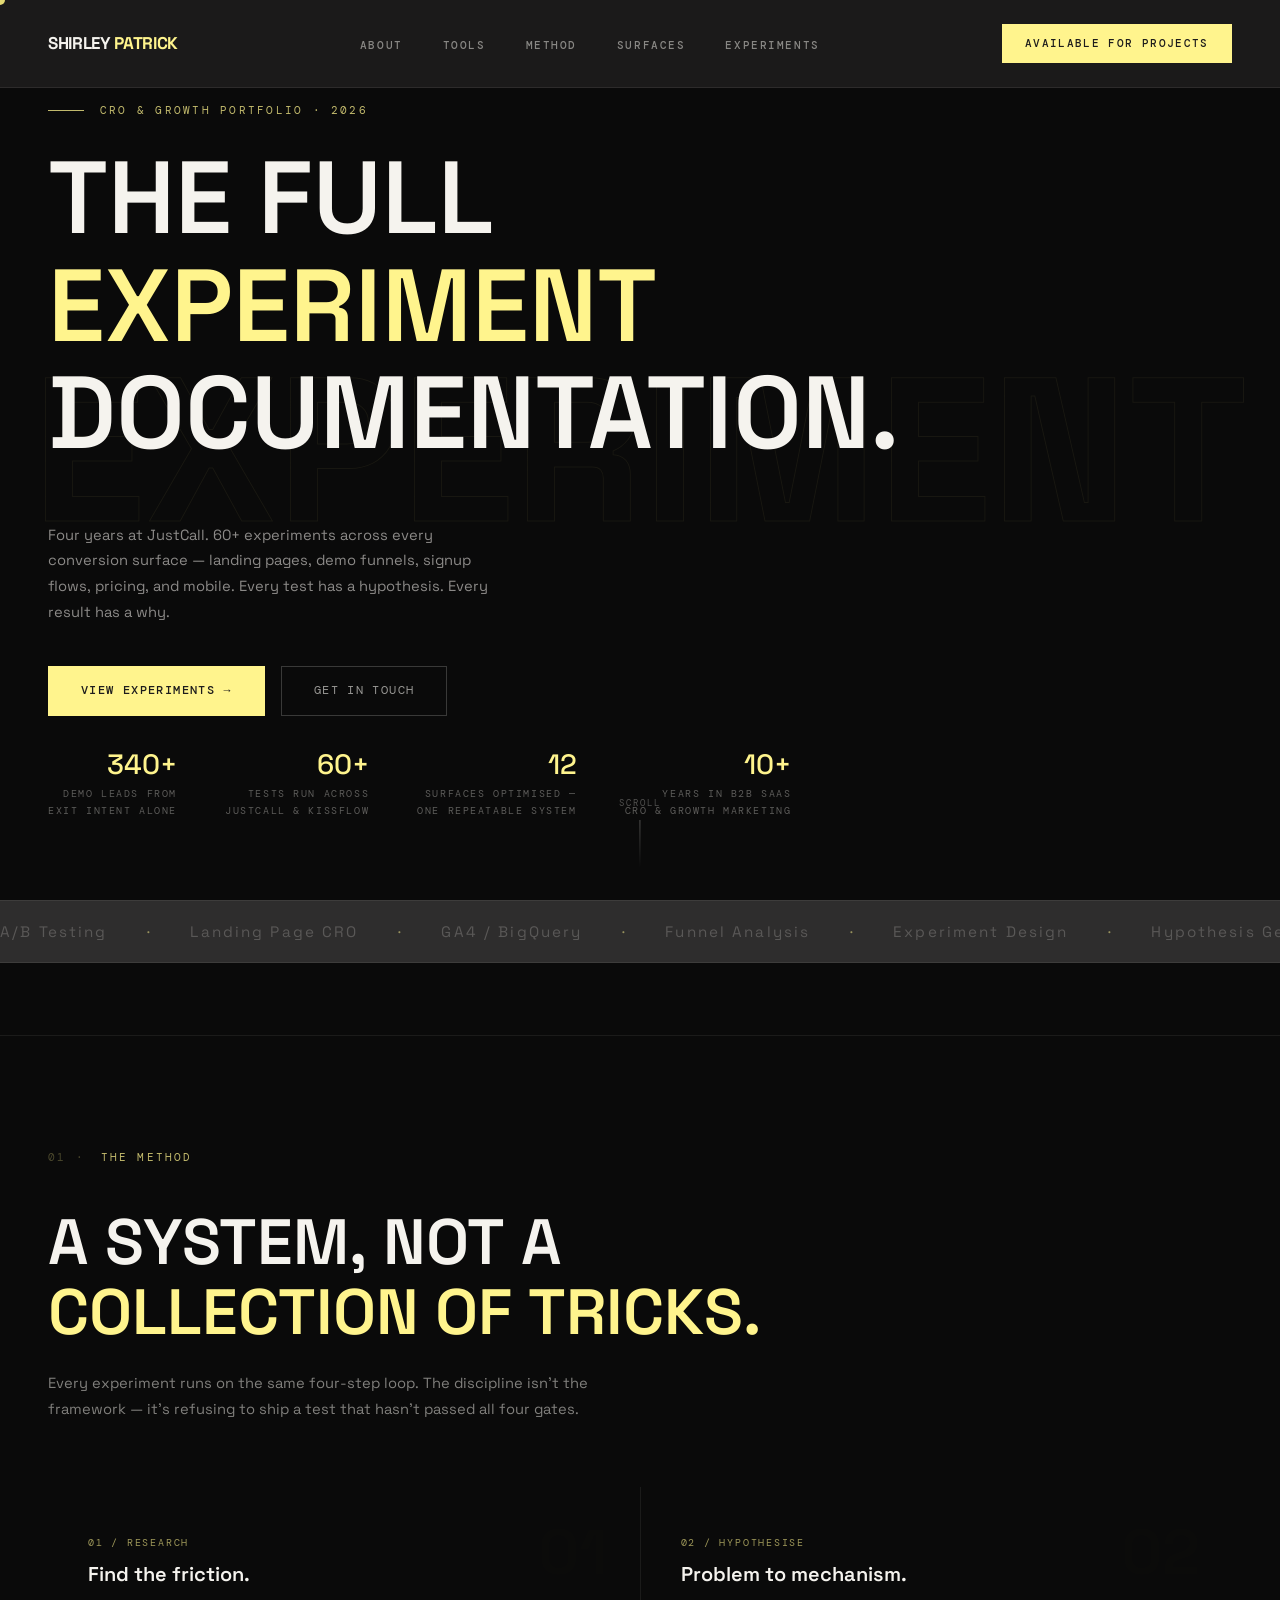
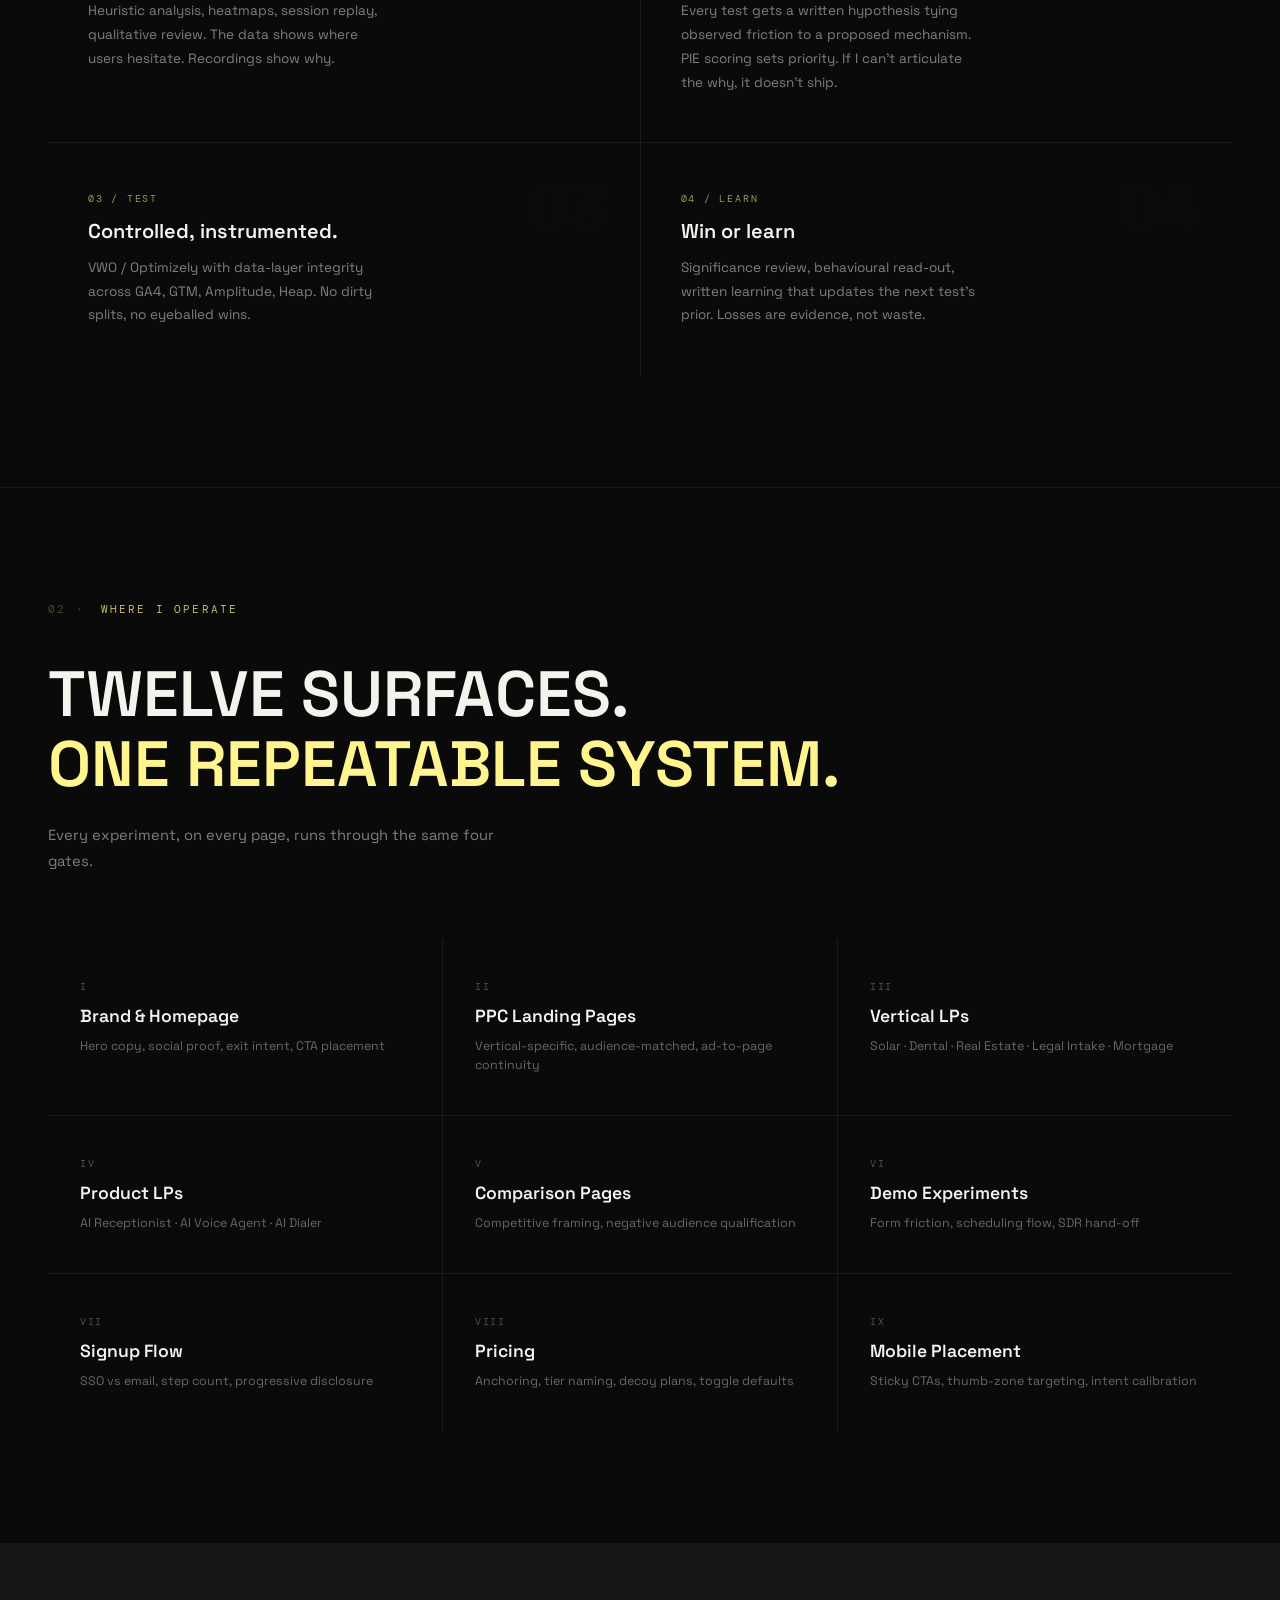
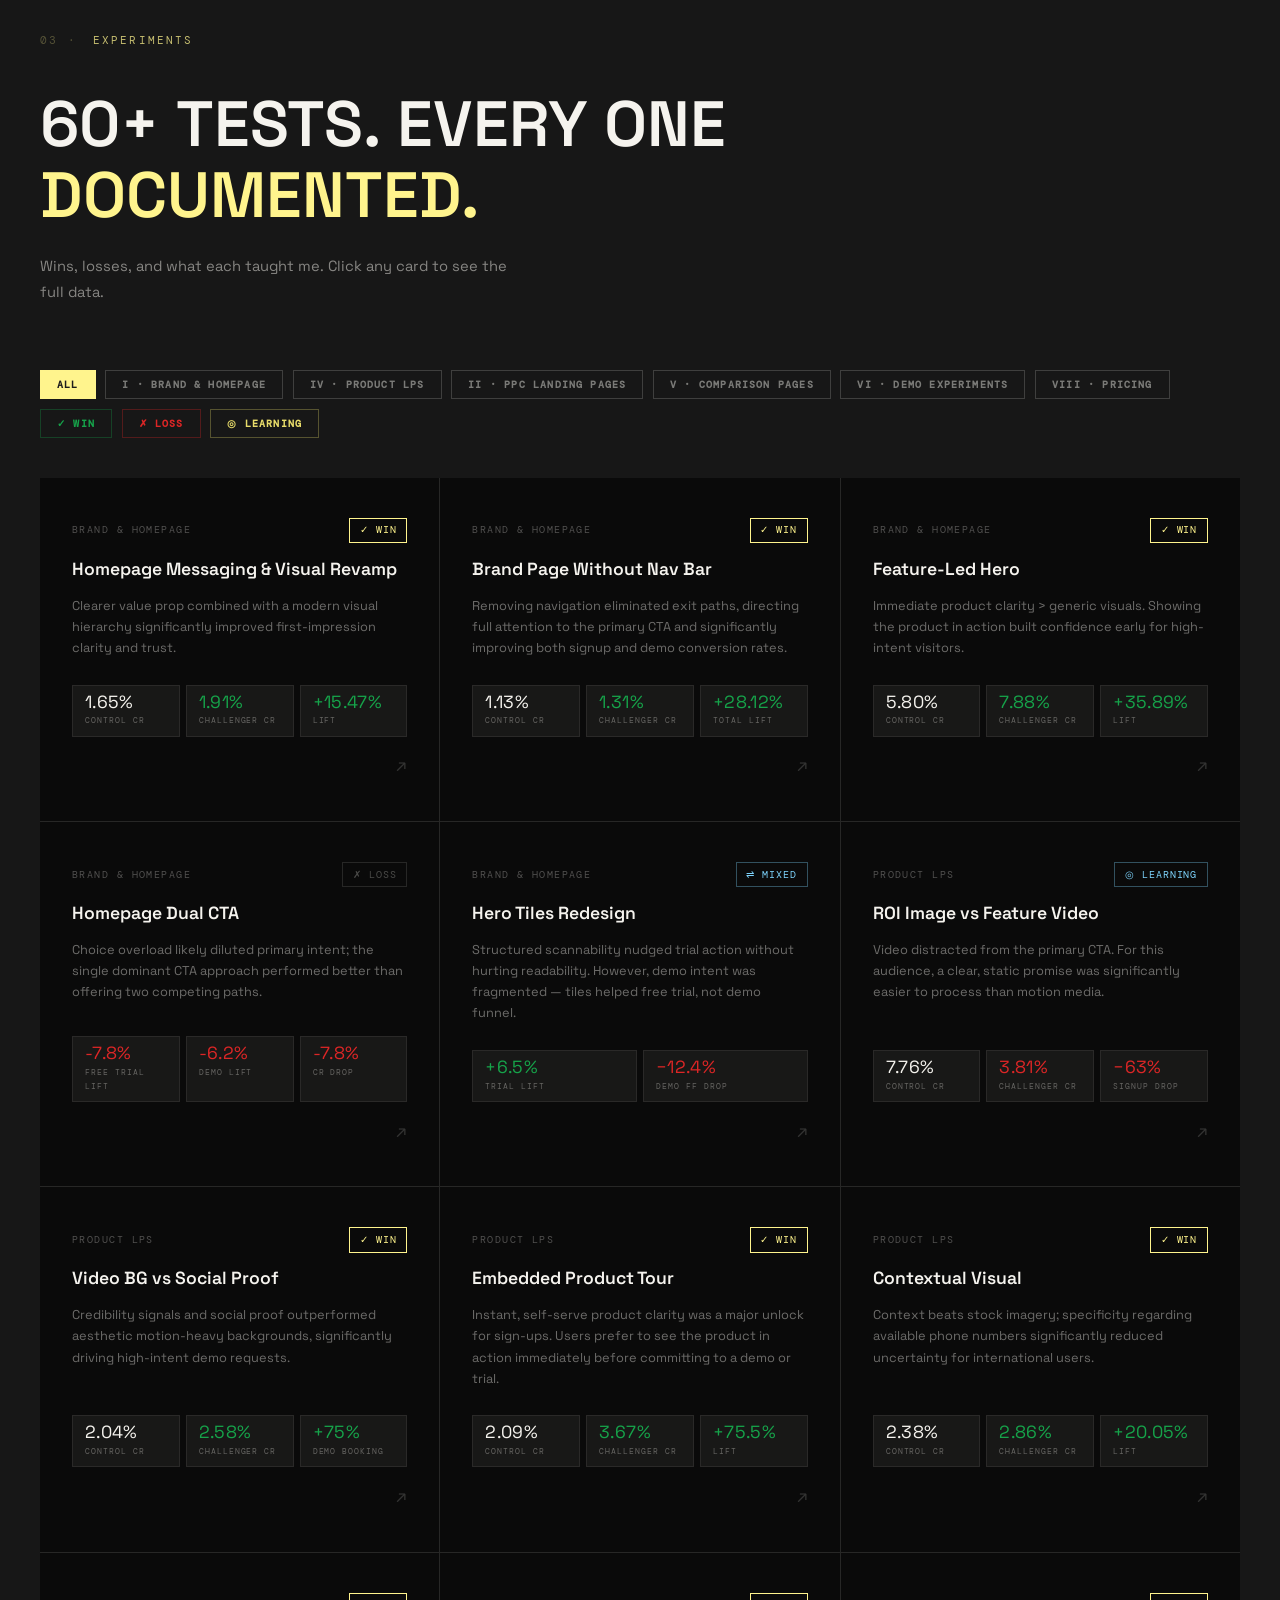
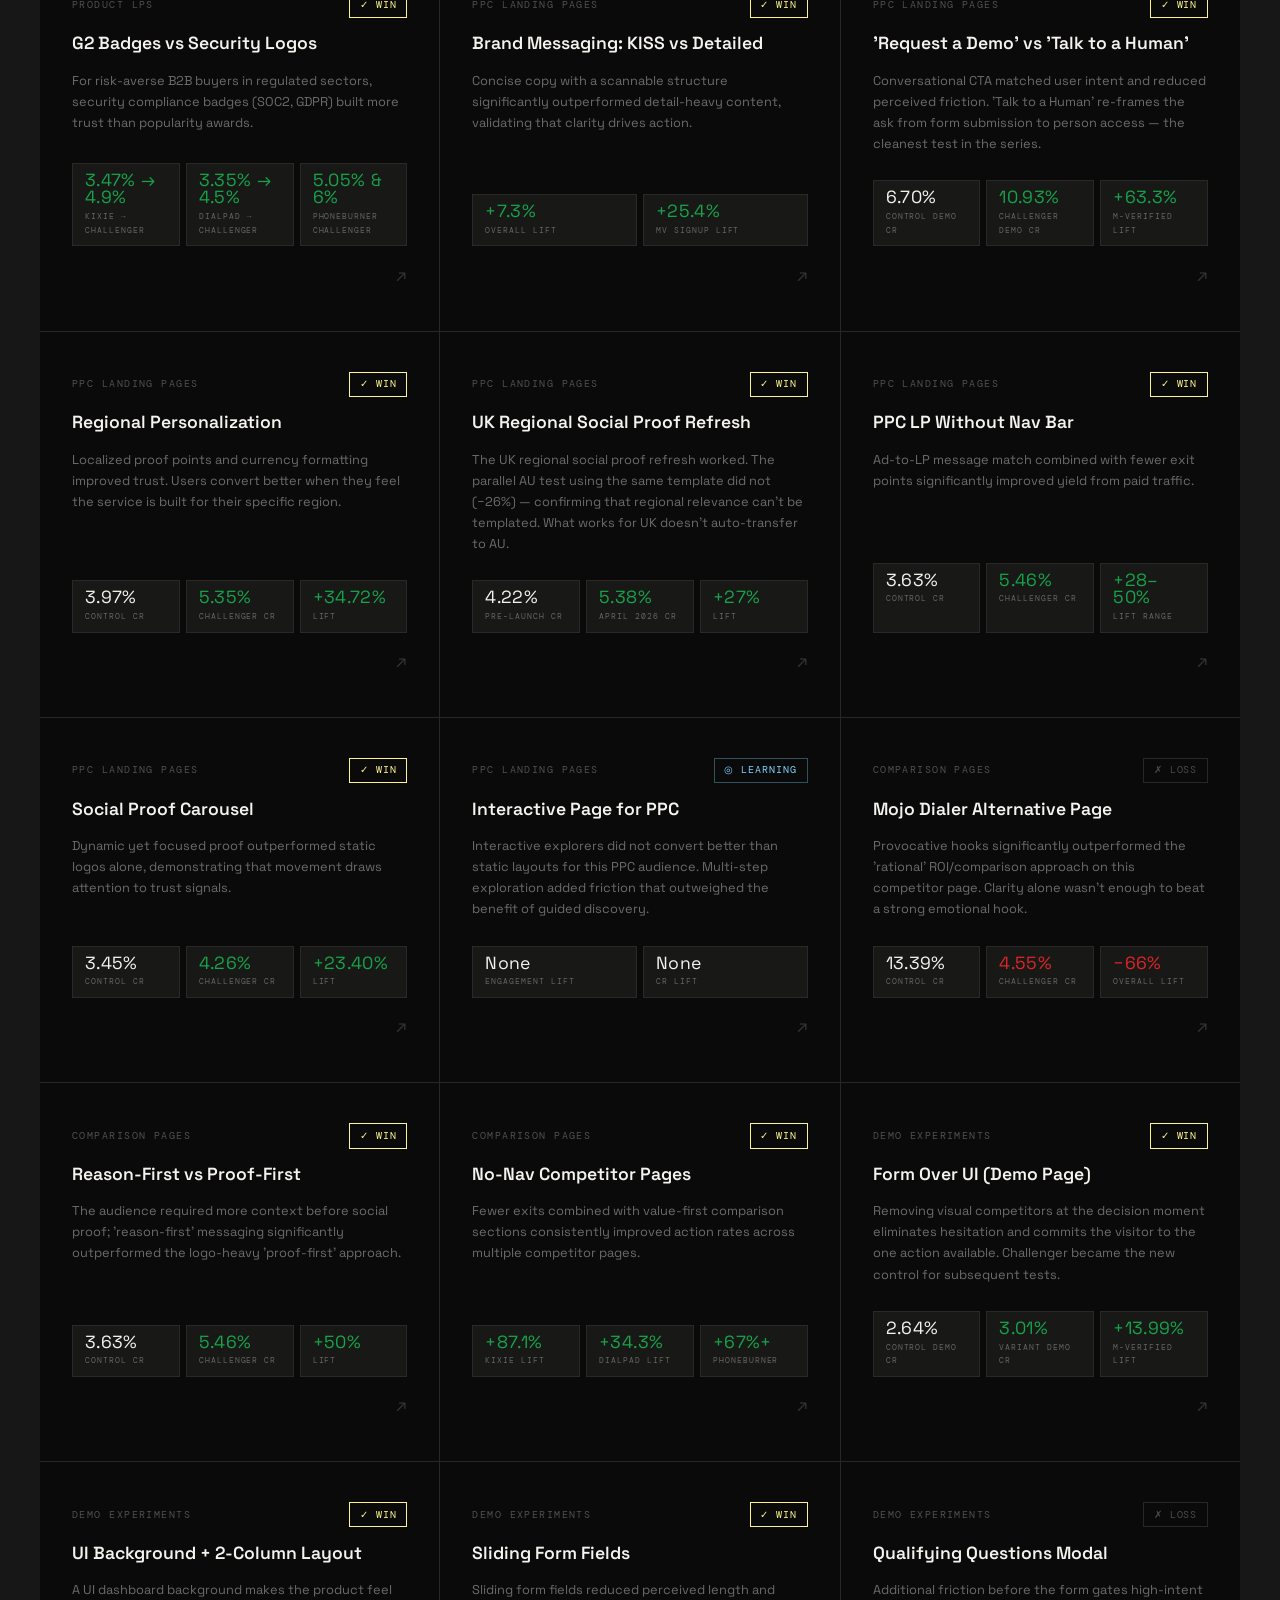
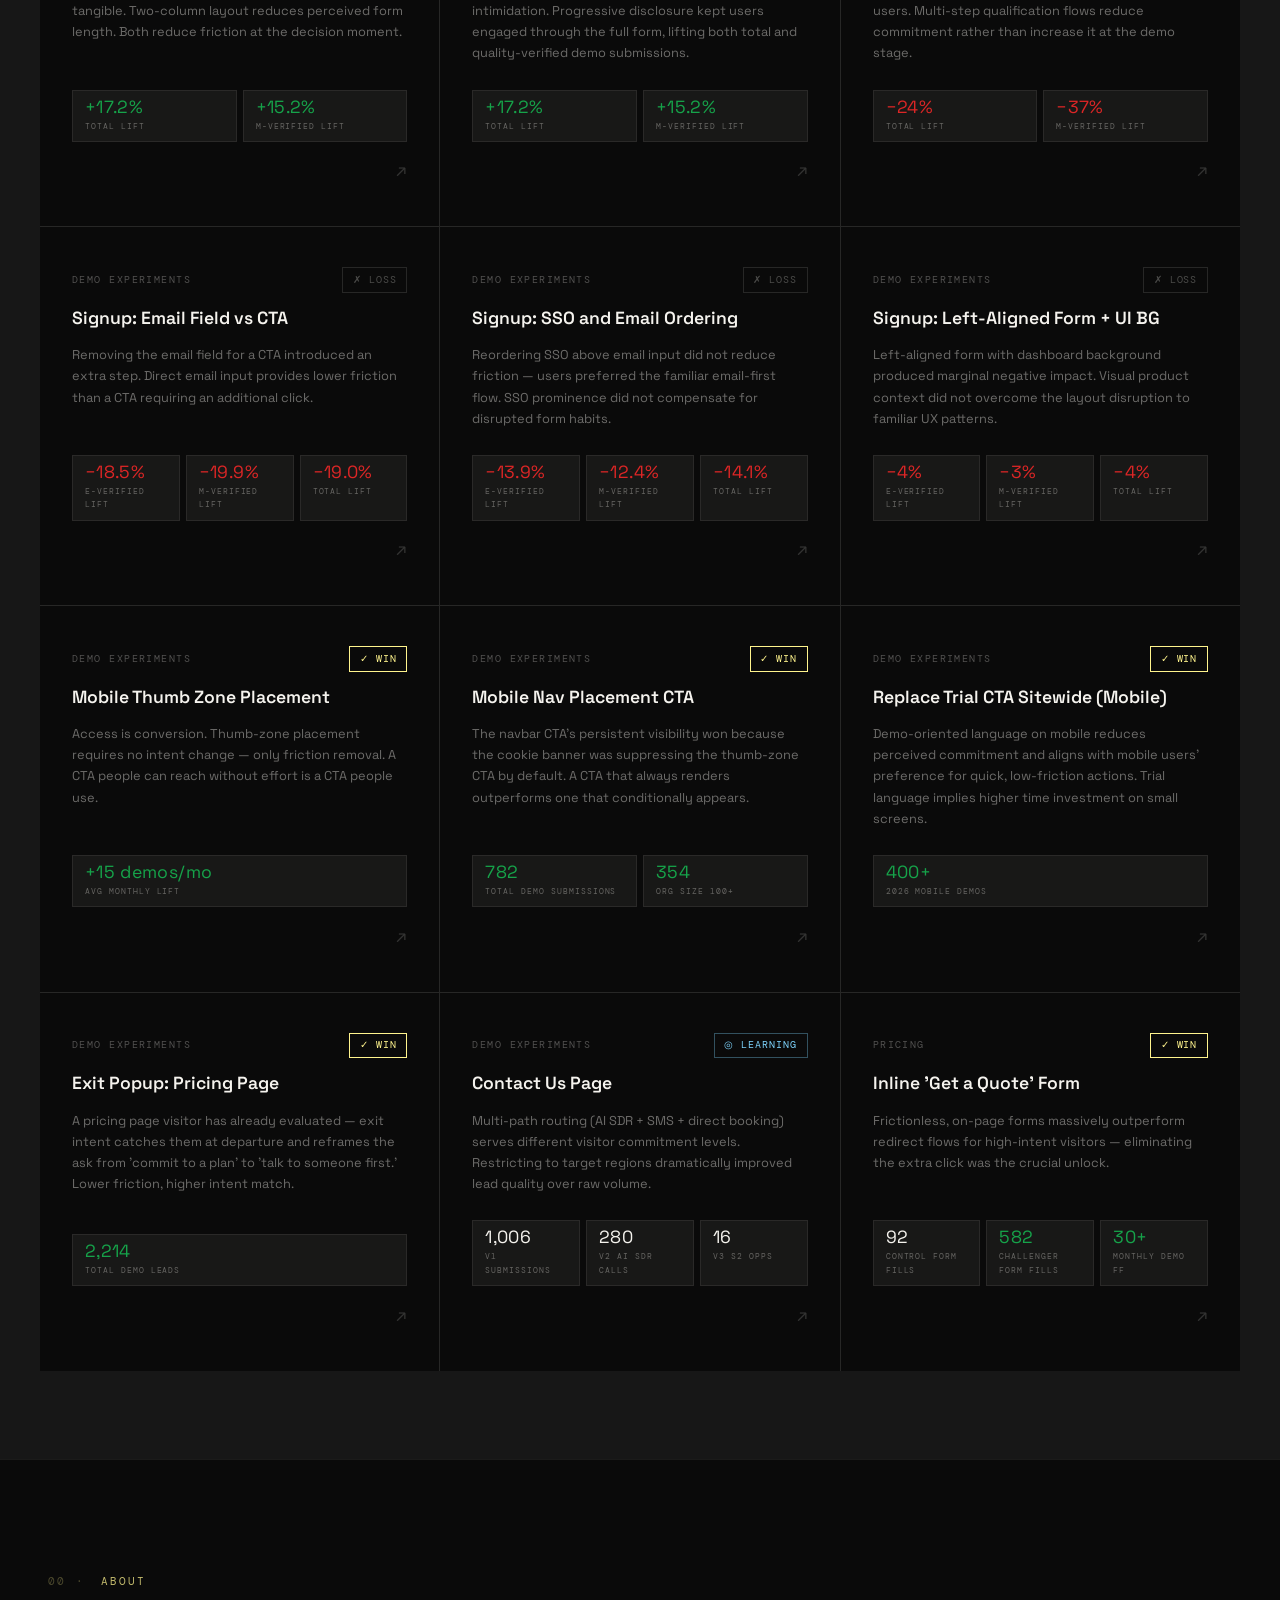
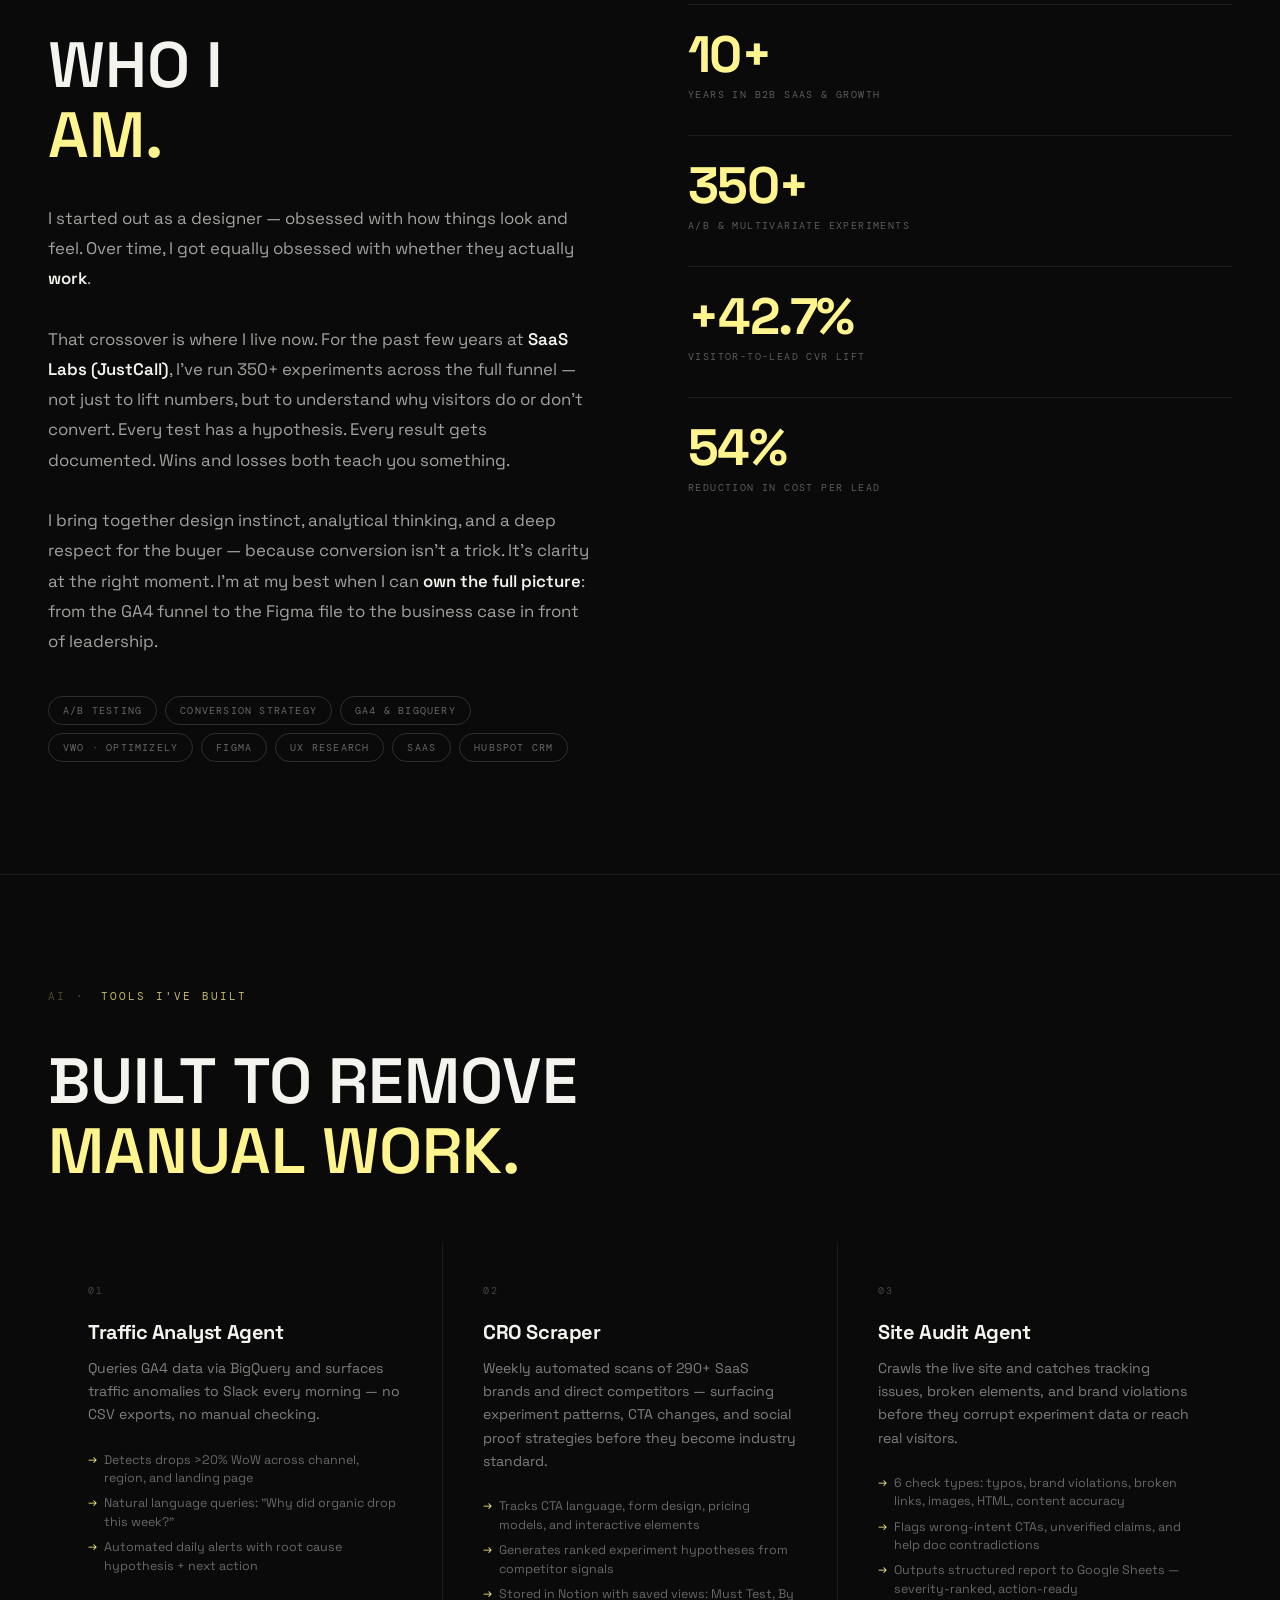
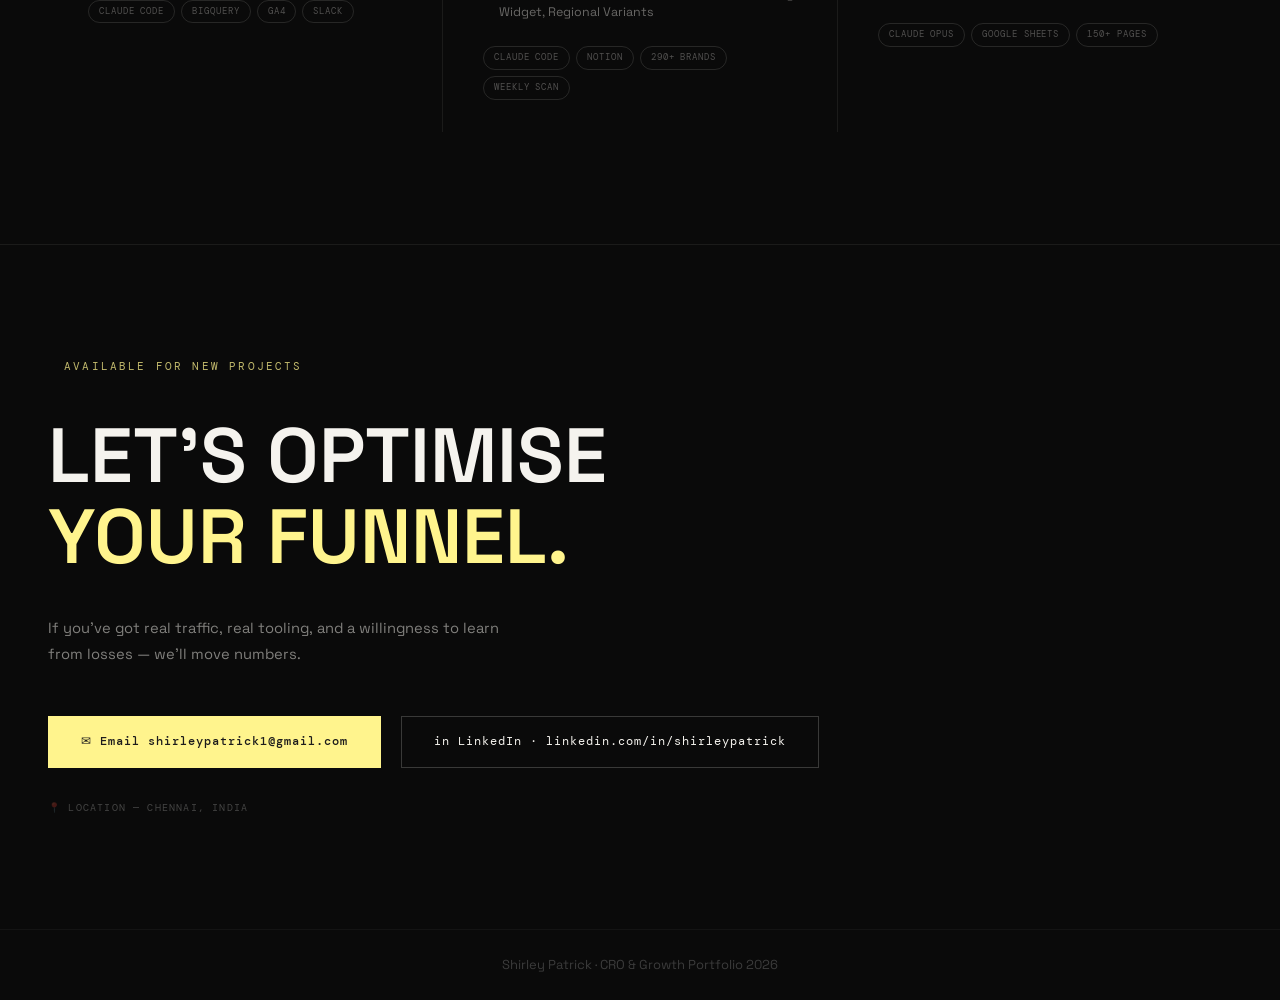
==== index.html @ efe12888 "Replace brick loader with blur-text animation (Space Grotesk 800) Swaps full-screen brick wall loade" ====
<!DOCTYPE html>
<html lang="en">
<head>
  <meta charset="UTF-8" />
  <meta name="viewport" content="width=device-width, initial-scale=1.0" />
  <title>Shirley Patrick · CRO & Growth Portfolio 2026</title>
  <link rel="preconnect" href="https://fonts.googleapis.com" />
  <link rel="preconnect" href="https://fonts.gstatic.com" crossorigin />
  <link href="https://fonts.googleapis.com/css2?family=Space+Grotesk:wght@400;500;600;700;800&family=DM+Mono:wght@400;500&family=DM+Sans:wght@400;500;600&display=swap" rel="stylesheet" />
  <style>
    :root {
      --sys: -apple-system, BlinkMacSystemFont, "Segoe UI", sans-serif;
      --primary: #FFF48D;
      --primary-dark: #E8DC6A;
      --primary-light: rgba(255,244,141,0.12);
      --win: #16A34A;
      --win-light: #DCFCE7;
      --loss: #DC2626;
      --loss-light: #FEE2E2;
      --learning: #D97706;
      --learning-light: #FEF3C7;
      --mixed: #7C3AED;
      --mixed-light: #EDE9FE;
      --dark: #0a0a0a;
      --dark2: #2E2D2D;
      --bg: #0a0a0a;
      --card: #2E2D2D;
      --text: #F5F3EE;
      --muted: rgba(245,243,238,0.5);
      --border: rgba(245,243,238,0.1);
    }

    *, *::before, *::after { box-sizing: border-box; margin: 0; padding: 0; }
    html { scroll-behavior: smooth; }
    body { font-family: 'DM Sans', sans-serif; background: var(--bg); color: var(--text); font-size: 16px; line-height: 1.6; overflow-x: hidden; }
    img { display: block; max-width: 100%; }
    a { color: inherit; }

    /* ── NAV ─────────────────────────────────────────── */
    nav {
      position: fixed; top: 0; left: 0; right: 0; z-index: 200;
      background: rgba(29,28,28,0.95);
      backdrop-filter: blur(20px);
      -webkit-backdrop-filter: blur(20px);
      border-bottom: 1px solid rgba(245,243,238,0.08);
      height: 72px;
      box-shadow: 0 2px 24px rgba(0,0,0,0.3);
    }
    .nav-inner {
      max-width: 1320px; margin: 0 auto;
      height: 100%; padding: 0 40px;
      display: flex; align-items: center; justify-content: space-between;
    }
    .nav-logo { font-family: 'Space Grotesk', sans-serif; font-weight: 800; font-size: 18px; text-decoration: none; color: var(--text); letter-spacing: -0.01em; }
    .nav-logo em { color: var(--primary); font-style: normal; }
    .nav-links { display: flex; gap: 32px; list-style: none; }
    .nav-links a { text-decoration: none; color: var(--muted); font-size: 14px; font-weight: 500; transition: color .2s; }
    .nav-links a:hover { color: var(--text); }
    .nav-cta {
      display: flex; align-items: center; gap: 8px;
      background: #FFF48D;
      color: #1D1C1C;
      padding: 9px 22px; border-radius: 100px;
      font-size: 13px; font-weight: 600; text-decoration: none;
      transition: all .2s;
      box-shadow: 0 4px 16px rgba(255,244,141,0.2);
    }
    .nav-cta:hover { transform: translateY(-1px); box-shadow: 0 8px 24px rgba(255,244,141,0.3); }
    .pulse { width: 7px; height: 7px; border-radius: 50%; background: #FFF48D; animation: pulse 2s ease-in-out infinite; }
    @keyframes pulse { 0%,100%{opacity:1;transform:scale(1)} 50%{opacity:.5;transform:scale(.85)} }

    /* ── HERO ─────────────────────────────────────────── */
    .hero-wrap {
      background: #0a0a0a;
      border-bottom: none;
      position: relative;
      overflow: hidden;
    }
    .hero-wrap::before {
      content: '';
      position: absolute;
      width: 900px; height: 900px; border-radius: 50%;
      background: radial-gradient(circle, rgba(255,244,141,0.08) 0%, transparent 65%);
      top: -300px; right: -100px; pointer-events: none;
    }
    .hero-wrap::after {
      content: '';
      position: absolute;
      width: 600px; height: 600px; border-radius: 50%;
      background: radial-gradient(circle, rgba(255,244,141,0.04) 0%, transparent 65%);
      bottom: -200px; left: -100px; pointer-events: none;
    }
    .hero {
      max-width: 1320px; margin: 0 auto; padding: 100px 40px 96px;
      display: grid; grid-template-columns: 1fr 1fr; gap: 80px; align-items: center;
      position: relative; z-index: 1;
    }
    .hero-tag {
      display: inline-flex; align-items: center; gap: 8px;
      background: rgba(255,244,141,0.12);
      color: #60A5FA;
      border: 1px solid rgba(255,244,141,0.25);
      padding: 6px 14px; border-radius: 100px;
      font-size: 12px; font-weight: 700; letter-spacing: .06em; text-transform: uppercase;
      margin-bottom: 28px;
    }
    .hero h1 {
      font-family: 'Space Grotesk', sans-serif; font-weight: 800;
      font-size: 68px; line-height: 1.04;
      color: #ffffff; margin-bottom: 24px;
      letter-spacing: -0.025em;
    }
    .hero h1 em {
      color: #FFF48D; -webkit-text-fill-color: #FFF48D; font-style: normal;
    }
    .hero-sub { font-size: 18px; color: rgba(255,255,255,0.62); line-height: 1.75; margin-bottom: 40px; }
    .hero-btns { display: flex; gap: 16px; align-items: center; }
    .btn-p {
      background: #FFF48D;
      color: #1D1C1C;
      padding: 14px 32px; border-radius: 12px;
      font-size: 15px; font-weight: 700; text-decoration: none;
      transition: all .25s;
      box-shadow: 0 4px 20px rgba(255,244,141,0.2);
      letter-spacing: -0.01em;
    }
    .btn-p:hover { transform: translateY(-2px); box-shadow: 0 10px 36px rgba(255,244,141,0.3); }
    .btn-s { color: rgba(255,255,255,0.65); font-size: 15px; font-weight: 600; text-decoration: none; transition: color .2s; }
    .btn-s:hover { color: #fff; text-decoration: underline; }

    .hero-metrics { display: grid; grid-template-columns: 1fr 1fr; gap: 20px; }
    .metric-card {
      background: rgba(255,255,255,0.06);
      border-radius: 20px; padding: 32px 28px;
      border: 1px solid rgba(255,255,255,0.09);
      transition: transform .3s, box-shadow .3s, border-color .3s, background .3s;
      backdrop-filter: blur(12px);
    }
    .metric-card:hover { transform: translateY(-5px); box-shadow: 0 20px 40px rgba(0,0,0,.4); border-color: rgba(255,244,141,0.25); background: rgba(255,255,255,0.07); }
    .metric-num {
      font-family: 'Space Grotesk', sans-serif; font-weight: 800; font-size: 52px;
      color: #FFF48D; -webkit-text-fill-color: #FFF48D; line-height: 1; margin-bottom: 8px;
    }
    .metric-label { font-size: 13px; color: rgba(255,255,255,0.5); font-weight: 500; line-height: 1.4; }

    /* ── SHARED SECTION LAYOUT ────────────────────────── */
    .section { padding: 88px 40px; }
    .section-inner { max-width: 1320px; margin: 0 auto; }
    .s-tag { font-size: 11px; font-weight: 700; letter-spacing: .12em; text-transform: uppercase; color: var(--primary); margin-bottom: 12px; }
    .s-title { font-family: 'Space Grotesk', sans-serif; font-weight: 400; font-size: clamp(44px,6.5vw,96px); color: var(--text); -webkit-text-fill-color: var(--text); margin-bottom: 1.5rem; line-height: .92; letter-spacing: .01em; }
    .s-sub { font-size: 18px; color: var(--muted); line-height: 1.65; max-width: 600px; margin-bottom: 56px; }

    /* ── METHOD ──────────────────────────────────────── */
    .method-wrap {
      background: #0a0a0a;
      position: relative; overflow: hidden;
    }
    .method-wrap::before {
      content: ''; position: absolute; inset: 0;
      background: radial-gradient(ellipse at 70% 50%, rgba(255,244,141,0.04) 0%, transparent 60%);
      pointer-events: none;
    }
    .method-wrap .s-tag { color: #FFF48D; }
    .method-wrap .s-title { color: #fff; }
    .method-top { display: flex; justify-content: space-between; align-items: flex-start; margin-bottom: 56px; gap: 40px; }
    .method-intro { font-size: 17px; color: rgba(255,255,255,.45); line-height: 1.75; max-width: 480px; }
    .method-grid { display: grid; grid-template-columns: repeat(4, 1fr); gap: 3px; }
    .method-step {
      background: rgba(255,255,255,.04); padding: 40px 32px;
      position: relative; overflow: hidden;
      transition: background .3s, box-shadow .3s;
      border: 1px solid rgba(255,255,255,.05);
    }
    .method-step:first-child { border-radius: 20px 3px 3px 20px; }
    .method-step:last-child  { border-radius: 3px 20px 20px 3px; }
    .method-step:hover { background: rgba(255,255,255,.07); box-shadow: inset 0 0 0 1px rgba(255,244,141,.2); }
    .step-bg { font-family: 'Space Grotesk', sans-serif; font-size: 100px; font-weight: 800; color: rgba(255,255,255,.04); position: absolute; bottom: -10px; right: 10px; line-height: 1; pointer-events: none; }
    .step-pill { display: inline-block; background: #FFF48D; color: #1D1C1C; font-size: 10px; font-weight: 700; padding: 4px 10px; border-radius: 6px; margin-bottom: 20px; letter-spacing: .06em; }
    .step-name { font-family: 'Space Grotesk', sans-serif; font-weight: 700; font-size: 22px; color: #fff; margin-bottom: 16px; }
    .step-desc { font-size: 14px; color: rgba(255,255,255,.55); line-height: 1.65; }

    /* ── SURFACES ─────────────────────────────────────── */
    .surfaces-grid { display: grid; grid-template-columns: repeat(4, 1fr); gap: 16px; }
    .surf-card {
      background: var(--card); border-radius: 18px; padding: 28px 24px;
      border: 1px solid var(--border);
      transition: all .25s; cursor: default;
    }
    .surf-card:hover { border-color: var(--primary); transform: translateY(-3px); box-shadow: 0 12px 32px rgba(255,244,141,.08); }
    .surf-num { font-family: 'Space Grotesk', sans-serif; font-size: 12px; font-weight: 700; color: var(--primary); margin-bottom: 10px; letter-spacing: .06em; }
    .surf-name { font-family: 'Space Grotesk', sans-serif; font-weight: 700; font-size: 17px; margin-bottom: 8px; }
    .surf-desc { font-size: 13px; color: var(--muted); line-height: 1.5; }

    /* ── CASE STUDIES ─────────────────────────────────── */
    .cs-wrap { background: #171717; }
    .filter-row { display: flex; flex-wrap: wrap; gap: 8px; align-items: center; margin-bottom: 40px; }
    .fbtn {
      padding: 8px 18px; border-radius: 100px;
      font-size: 13px; font-weight: 600;
      border: 2px solid var(--border); background: var(--card); color: var(--muted);
      cursor: pointer; transition: all .2s;
    }
    .fbtn:hover { border-color: var(--primary); color: var(--primary); }
    .fbtn.on { background: var(--primary); border-color: var(--primary); color: #fff; }
    .gap { flex: 1; }
    .rbtn {
      padding: 6px 14px; border-radius: 100px;
      font-size: 12px; font-weight: 700;
      border: 2px solid transparent; cursor: pointer; transition: all .2s;
    }
    .rbtn-win   { background: var(--win-light);      color: var(--win);      border-color: #d0f5e4; }
    .rbtn-loss  { background: var(--loss-light);     color: var(--loss);     border-color: #fbd6db; }
    .rbtn-learn { background: var(--learning-light); color: #c07a00;         border-color: #ffe5b0; }
    .rbtn-win.on   { background: var(--win);      color: #fff; border-color: var(--win); }
    .rbtn-loss.on  { background: var(--loss);     color: #fff; border-color: var(--loss); }
    .rbtn-learn.on { background: var(--learning); color: #fff; border-color: var(--learning); }

    .cs-grid { display: grid; grid-template-columns: repeat(3, 1fr); gap: 24px; }
    .cs-card {
      background: var(--card); border-radius: 22px; overflow: hidden;
      border: 1px solid var(--border);
      display: flex; flex-direction: column;
      transition: all .3s; cursor: pointer;
    }
    .cs-card:hover { transform: translateY(-7px); box-shadow: 0 28px 56px rgba(0,0,0,.4); border-color: rgba(255,244,141,.2); }
    .cs-card.hide { display: none; }

    /* image zone */
    .cs-img-zone { position: relative; overflow: hidden; background: #e8edf8; flex-shrink: 0; }
    .cs-img-zone img { width: 100%; height: 270px; object-fit: cover; object-position: top center; transition: transform .5s; }
    .cs-card:hover .cs-img-zone img { transform: scale(1.04); }
    .cs-no-img { height: 180px; background: linear-gradient(135deg, rgba(255,244,141,.1) 0%, rgba(255,244,141,.04) 100%); display: flex; align-items: center; justify-content: center; font-size: 40px; }

    /* floating labels on image */
    .cs-section-pill {
      position: absolute; top: 14px; left: 14px;
      background: rgba(6,10,26,0.65); backdrop-filter: blur(6px);
      color: rgba(255,255,255,.9); font-size: 10px; font-weight: 700;
      padding: 4px 10px; border-radius: 6px; letter-spacing: .07em; text-transform: uppercase;
    }
    .cs-badge {
      position: absolute; top: 14px; right: 14px;
      font-size: 11px; font-weight: 700; padding: 5px 13px; border-radius: 100px;
      letter-spacing: .05em;
    }
    .badge-win      { background: var(--win);      color: #fff; }
    .badge-loss     { background: var(--loss);     color: #fff; }
    .badge-learning { background: var(--learning); color: #fff; }
    .badge-mixed    { background: var(--mixed);    color: #fff; }
    .badge-pending  { background: #9CA3AF;          color: #fff; }

    /* card body */
    .cs-body { padding: 24px; flex: 1; display: flex; flex-direction: column; }
    .cs-meta { font-size: 11px; font-weight: 700; color: var(--primary); letter-spacing: .09em; text-transform: uppercase; margin-bottom: 6px; }
    .cs-title { font-family: 'Space Grotesk', sans-serif; font-weight: 400; font-size: 1.55rem; letter-spacing: .02em; line-height: 1.1; margin-bottom: 10px; }
    .cs-hypo { font-size: 13px; color: var(--muted); line-height: 1.55; margin-bottom: 18px; font-style: italic; }

    .cs-metrics { display: flex; gap: 10px; flex-wrap: wrap; margin-bottom: 18px; }
    .cs-metric { background: var(--bg); border-radius: 10px; padding: 10px 14px; flex: 1; min-width: 72px; }
    .cs-mv { font-family: 'Space Grotesk', sans-serif; font-weight: 400; font-size: 2.2rem; letter-spacing: .02em; line-height: 1; }
    .cs-ml { font-size: 10px; color: var(--muted); font-weight: 600; text-transform: uppercase; letter-spacing: .06em; margin-top: 3px; }
    .pos { color: var(--win); }
    .neg { color: var(--loss); }

    .cs-insight { margin-top: auto; padding-top: 16px; border-top: 1px solid var(--border); }
    .cs-il { font-size: 10px; font-weight: 700; color: var(--muted); text-transform: uppercase; letter-spacing: .1em; margin-bottom: 4px; }
    .cs-it { font-size: 13px; line-height: 1.55; color: var(--text); }

    /* ── LIGHTBOX ─────────────────────────────────────── */
    .lb-overlay {
      position: fixed; inset: 0; z-index: 500;
      background: rgba(6,10,26,.92); backdrop-filter: blur(4px);
      display: flex; align-items: center; justify-content: center;
      opacity: 0; pointer-events: none; transition: opacity .3s;
      padding: 20px;
    }
    .lb-overlay.open { opacity: 1; pointer-events: all; }
    .lb-box {
      background: var(--card); border-radius: 24px;
      max-width: 1200px; width: 100%; max-height: 90vh;
      overflow-y: auto; padding: 48px; position: relative;
      transform: translateY(24px); transition: transform .3s;
    }
    .lb-overlay.open .lb-box { transform: translateY(0); }
    .lb-close {
      position: absolute; top: 20px; right: 20px;
      width: 38px; height: 38px; border-radius: 50%;
      background: var(--bg); border: 1px solid var(--border);
      cursor: pointer; font-size: 16px; display: flex; align-items: center; justify-content: center;
      transition: background .2s; z-index: 10;
    }
    .lb-close:hover { background: var(--border); }
    .lb-nav {
      position: fixed; top: 50%; transform: translateY(-50%);
      width: 52px; height: 52px; border-radius: 50%;
      background: rgba(255,255,255,0.10); border: 1px solid rgba(255,255,255,0.22);
      color: #fff; font-size: 22px; cursor: pointer;
      align-items: center; justify-content: center;
      transition: all .2s; z-index: 600;
      backdrop-filter: blur(6px);
      display: none;
    }
    .lb-overlay.open .lb-nav { display: flex; }
    .lb-nav:hover:not(:disabled) { background: rgba(255,255,255,0.22); transform: translateY(-50%) scale(1.08); }
    .lb-nav:disabled { opacity: 0.25; cursor: default; }
    .lb-prev { left: 24px; }
    .lb-next { right: 24px; }
    .lb-counter {
      position: fixed; bottom: 28px; left: 50%; transform: translateX(-50%);
      color: rgba(255,255,255,0.45); font-size: 13px; font-weight: 500;
      letter-spacing: .06em; z-index: 600; pointer-events: none;
    }
    .lb-img { width: 100%; border-radius: 14px; margin-bottom: 28px; border: 1px solid var(--border); }
    .lb-head { display: flex; align-items: center; gap: 12px; margin-bottom: 16px; }
    .lb-title { font-family: 'Space Grotesk', sans-serif; font-weight: 400; font-size: clamp(32px,3.5vw,48px); line-height: .92; letter-spacing: .01em; margin-bottom: 12px; }
    .lb-hypo { font-size: 15px; color: var(--muted); font-style: italic; line-height: 1.65; margin-bottom: 28px; padding-bottom: 28px; border-bottom: 1px solid var(--border); }
    .lb-table { width: 100%; border-collapse: collapse; margin-bottom: 28px; }
    .lb-table th { padding: 10px 14px; text-align: left; font-size: 11px; font-weight: 700; text-transform: uppercase; letter-spacing: .08em; color: var(--muted); border-bottom: 2px solid var(--border); background: var(--bg); }
    .lb-table th:not(:first-child) { text-align: right; }
    .lb-table td { padding: 12px 14px; font-size: 14px; border-bottom: 1px solid var(--border); }
    .lb-table td:not(:first-child) { text-align: right; }
    .lb-table tr:last-child td { border-bottom: none; }
    .lb-insight { background: var(--bg); border-radius: 14px; padding: 24px; }
    .lb-il { font-size: 10px; font-weight: 700; text-transform: uppercase; letter-spacing: .1em; color: var(--muted); margin-bottom: 8px; }
    .lb-it { font-size: 15px; line-height: 1.65; }

    /* ── PATTERNS ─────────────────────────────────────── */
    .patterns-grid { display: grid; grid-template-columns: 5fr 3fr; gap: 48px; }
    .pat-col-h { font-family: 'Space Grotesk', sans-serif; font-weight: 400; font-size: 1.45rem; letter-spacing: .02em; margin-bottom: 24px; display: flex; align-items: center; gap: 10px; }
    .pat-card {
      background: var(--card); border-radius: 16px; padding: 24px 24px 24px 28px;
      margin-bottom: 14px; border: 1px solid var(--border);
      transition: transform .2s, box-shadow .2s;
    }
    .pat-card:hover { transform: translateX(4px); box-shadow: 4px 0 20px rgba(255,244,141,.07); }
    .pat-card.works  { border-left: 4px solid var(--win); }
    .pat-card.doesnt { border-left: 4px solid var(--loss); }
    .pat-label { font-size: 10px; font-weight: 700; text-transform: uppercase; letter-spacing: .1em; color: var(--muted); margin-bottom: 4px; }
    .pat-title { font-family: 'Space Grotesk', sans-serif; font-weight: 400; font-size: 1.45rem; letter-spacing: .02em; line-height: 1.15; margin-bottom: 5px; }
    .pat-desc { font-size: 13px; color: var(--muted); line-height: 1.55; }

    /* ── CONTACT ──────────────────────────────────────── */
    .contact-wrap {
      background: #0a0a0a;
      position: relative; overflow: hidden;
    }
    .contact-wrap::before {
      content: ''; position: absolute;
      width: 700px; height: 700px; border-radius: 50%;
      background: radial-gradient(circle, rgba(255,244,141,0.06) 0%, transparent 60%);
      top: -200px; right: -100px; pointer-events: none;
    }
    .contact-inner {
      max-width: 1320px; margin: 0 auto; padding: 100px 40px;
      display: grid; grid-template-columns: 1fr 1fr; gap: 80px; align-items: center;
      position: relative; z-index: 1;
    }
    .c-tag { font-size: 11px; font-weight: 700; letter-spacing: .12em; text-transform: uppercase; color: #FFF48D; margin-bottom: 16px; }
    .c-title { font-family: 'Space Grotesk', sans-serif; font-weight: 400; font-size: clamp(52px,8.5vw,110px); color: #fff; -webkit-text-fill-color: #fff; line-height: .92; margin-bottom: 20px; letter-spacing: .01em; }
    .c-sub { font-size: 17px; color: rgba(255,255,255,.45); line-height: 1.75; }
    .c-cards { display: flex; flex-direction: column; gap: 16px; }
    .c-card {
      display: flex; align-items: center; gap: 18px;
      background: rgba(255,255,255,.05); border-radius: 18px;
      padding: 24px 28px; border: 1px solid rgba(255,255,255,.07);
      text-decoration: none; color: #fff; transition: background .2s;
    }
    .c-card:hover { background: rgba(255,255,255,.09); border-color: rgba(255,244,141,.25); transform: translateX(4px); }
    .c-icon { width: 48px; height: 48px; border-radius: 14px; background: #FFF48D; display: flex; align-items: center; justify-content: center; font-size: 22px; flex-shrink: 0; }
    .c-lbl { font-size: 10px; font-weight: 700; text-transform: uppercase; letter-spacing: .1em; color: rgba(255,255,255,.35); margin-bottom: 4px; }
    .c-val { font-size: 16px; font-weight: 600; }
    .footer { background: #0a0a0a; border-top: 1px solid rgba(255,255,255,.04); padding: 24px 40px; text-align: center; }
    .footer p { font-size: 13px; color: rgba(255,255,255,.2); }

    /* ── RESPONSIVE ───────────────────────────────────── */
    @media (max-width: 1024px) {
      .hero { grid-template-columns: 1fr; gap: 48px; }
      .method-grid { grid-template-columns: 1fr 1fr; }
      .method-step:first-child { border-radius: 20px 3px 3px 3px; }
      .method-step:last-child  { border-radius: 3px 3px 20px 3px; }
      .surfaces-grid { grid-template-columns: repeat(3, 1fr); }
      .cs-grid { grid-template-columns: 1fr 1fr; }
    }
    @media (max-width: 768px) {
      nav { padding: 0 20px; }
      .nav-links { display: none; }
      .hero { padding: 60px 20px 48px; }
      .hero h1 { font-size: 38px; }
      .hero-metrics { grid-template-columns: 1fr 1fr; }
      .section { padding: 60px 20px; }
      .method-top { flex-direction: column; gap: 20px; }
      .method-grid { grid-template-columns: 1fr; }
      .method-step:first-child, .method-step:last-child { border-radius: 16px; }
      .surfaces-grid { grid-template-columns: 1fr 1fr; }
      .cs-grid { grid-template-columns: 1fr; }
      .patterns-grid { grid-template-columns: 1fr; }
      .contact-inner { grid-template-columns: 1fr; padding: 60px 20px; }
      .c-title { font-size: 36px; }
      .lb-box { padding: 28px 20px; }
    }
  
    /* ── CURSOR ─────────────────────────────────────── */
    body { cursor: none; }
    #cur {
      position: fixed; width: 10px; height: 10px;
      background: var(--primary); border-radius: 50%;
      pointer-events: none; z-index: 9999;
      transform: translate(-50%,-50%);
      transition: width .2s, height .2s;
      mix-blend-mode: difference;
    }
    #cur.big { width: 36px; height: 36px; }

    /* ── HERO (portfolio.html exact) ────────────────── */
    .hero-wrap { display: none !important; }
    .hero {
      min-height: 100vh !important;
      display: flex !important;
      flex-direction: column !important;
      justify-content: flex-end !important;
      align-items: flex-start !important;
      padding: 0 3rem 5rem !important;
      position: relative !important;
      overflow: hidden !important;
      background: var(--bg) !important;
      max-width: none !important;
      margin: 0 !important;
      gap: 0 !important;
    }
    .hero-watermark {
      position: absolute; top: 50%; left: 50%;
      transform: translate(-50%,-50%);
      font-family: 'Space Grotesk', sans-serif; font-size: clamp(100px,20vw,300px);
      color: transparent; -webkit-text-stroke: 1px rgba(255,244,141,.06);
      white-space: nowrap; pointer-events: none; user-select: none; letter-spacing: .02em;
    }
    .hero-eyebrow {
      display: flex; align-items: center; gap: 1rem; margin-bottom: 1.5rem;
      font-family: 'DM Mono', monospace; font-size: .7rem; letter-spacing: .2em;
      text-transform: uppercase; color: var(--primary); opacity: .75;
    }
    .hero-eyebrow::before { content: ''; display: block; width: 36px; height: 1px; background: var(--primary); }
    .hero h1 {
      font-family: 'Space Grotesk', sans-serif !important;
      font-size: clamp(60px,10vw,148px) !important;
      line-height: .9 !important; letter-spacing: .01em !important;
      color: var(--text) !important; max-width: 860px !important;
      margin-bottom: 3.5rem !important; -webkit-text-fill-color: var(--text) !important;
    }
    .hero h1 em { font-style: normal; color: var(--primary); -webkit-text-fill-color: var(--primary); }
    .hero-row {
      display: flex; justify-content: space-between; align-items: flex-end;
      gap: 2rem; flex-wrap: wrap;
    }
    .hero-sub {
      max-width: 440px; font-size: .92rem; line-height: 1.75;
      color: rgba(245,243,238,.55);
    }
    .hero-btns { display: flex; gap: 1rem; margin-top: 2rem; flex-wrap: wrap; }
    .btn-y {
      font-family: 'DM Mono', monospace; font-size: .72rem; letter-spacing: .12em;
      text-transform: uppercase; padding: .9rem 2rem; text-decoration: none;
      background: var(--primary); color: #1D1C1C; border: 1px solid var(--primary);
      transition: all .25s;
    }
    .btn-y:hover { background: transparent; color: var(--primary); }
    .btn-g {
      font-family: 'DM Mono', monospace; font-size: .72rem; letter-spacing: .12em;
      text-transform: uppercase; padding: .9rem 2rem; text-decoration: none;
      background: transparent; color: rgba(245,243,238,.6);
      border: 1px solid rgba(245,243,238,.2); transition: all .25s;
    }
    .btn-g:hover { border-color: var(--text); color: var(--text); }
    .hero-stats { display: flex; gap: 3rem; flex-wrap: wrap; }
    .stat { text-align: right; }
    .stat-n {
      font-family: 'Space Grotesk', sans-serif; font-size: 3.2rem;
      color: var(--primary); line-height: 1; letter-spacing: .02em; display: block;
    }
    .stat-l {
      font-family: 'DM Mono', monospace; font-size: .62rem; letter-spacing: .16em;
      text-transform: uppercase; color: rgba(245,243,238,.35); display: block; margin-top: .3rem;
    }
    .scroll-hint {
      position: absolute; bottom: 2rem; left: 50%; transform: translateX(-50%);
      display: flex; flex-direction: column; align-items: center; gap: .5rem; opacity: .3;
    }
    .scroll-hint span { font-family: 'DM Mono', monospace; font-size: .58rem; letter-spacing: .2em; text-transform: uppercase; }
    .scroll-bar {
      width: 1px; height: 48px;
      background: linear-gradient(to bottom, var(--text), transparent);
      animation: sb 1.8s ease-in-out infinite;
    }
    @keyframes sb {
      0%  { transform: scaleY(0); transform-origin: top; }
      50% { transform: scaleY(1); transform-origin: top; }
      51% { transform: scaleY(1); transform-origin: bottom; }
      100%{ transform: scaleY(0); transform-origin: bottom; }
    }

    /* ── MARQUEE ─────────────────────────────────────── */
    .mq-wrap {
      overflow: hidden; border-top: 1px solid rgba(245,243,238,.07);
      border-bottom: 1px solid rgba(245,243,238,.07);
      padding: 1.1rem 0; background: #2E2D2D;
    }
    .mq-track {
      display: flex; gap: 2.5rem; white-space: nowrap;
      animation: mq 28s linear infinite;
    }
    @keyframes mq { from { transform: translateX(0); } to { transform: translateX(-50%); } }
    .mq-item {
      font-family: 'Space Grotesk', sans-serif; font-size: .95rem; letter-spacing: .14em;
      color: rgba(245,243,238,.22); flex-shrink: 0;
    }
    .mq-dot { color: var(--primary); opacity: .5; }

    /* ── NAV overrides for portfolio style ──────────── */
    nav {
      display: flex !important; justify-content: space-between !important; align-items: center !important;
      padding: 1.5rem 3rem !important;
      background: rgba(29,28,28,0.95) !important; backdrop-filter: blur(20px) !important;
      border-bottom: 1px solid rgba(245,243,238,0.08) !important;
      height: auto !important; box-shadow: none !important;
    }
    .nav-inner { display: contents !important; }
    .nav-links { display: flex !important; gap: 2.5rem !important; }
    .nav-logo {
      font-family: 'Space Grotesk', sans-serif !important;
      font-size: 1.1rem !important; letter-spacing: -0.02em !important;
      color: var(--text) !important; font-weight: 700 !important;
      -webkit-text-fill-color: var(--text) !important;
    }
    .nav-logo em {
      color: var(--primary) !important;
      -webkit-text-fill-color: var(--primary) !important;
      font-style: normal !important; opacity: 1 !important;
    }
    .nav-links a { font-family: 'DM Mono', monospace !important; font-size: .7rem !important; letter-spacing: .14em !important; text-transform: uppercase !important; color: rgba(245,243,238,.5) !important; }
    .nav-links a:hover { color: var(--text) !important; }
    .nav-cta {
      font-family: 'DM Mono', monospace !important; font-size: .7rem !important;
      letter-spacing: .12em !important; text-transform: uppercase !important;
      padding: .55rem 1.4rem !important; border-radius: 0 !important;
      border: 1px solid var(--primary) !important;
      background: transparent !important; color: var(--primary) !important;
      box-shadow: none !important; display: inline-flex !important;
      align-items: center !important; width: auto !important;
    }
    .nav-cta:hover { background: var(--primary) !important; color: #1D1C1C !important; }
    .pulse { display: none !important; }

  
    /* ── SECTION LABELS & H2 (portfolio.html style) ──── */
    .sec-label {
      font-family: 'DM Mono', monospace; font-size: .68rem; letter-spacing: .2em;
      text-transform: uppercase; color: var(--primary); opacity: .75;
      margin-bottom: 2.5rem; display: flex; align-items: center; gap: 1rem;
    }
    .sec-label::before { content: attr(data-n); opacity: .35; }
    .sec-h2 {
      font-family: 'Space Grotesk', sans-serif !important; font-weight: 400 !important;
      font-size: clamp(44px,6.5vw,96px) !important; line-height: .92 !important;
      letter-spacing: .01em !important; color: var(--text) !important;
      -webkit-text-fill-color: var(--text) !important;
      margin-bottom: 1.5rem !important;
    }
    .sec-h2 em { font-style: normal; color: var(--primary); -webkit-text-fill-color: var(--primary); }
    .method-intro-p { font-size: .92rem; line-height: 1.75; color: rgba(245,243,238,.5); max-width: 560px; margin-top: 1rem; margin-bottom: 4rem; }
    .surfaces-intro-p { font-size: .92rem; line-height: 1.75; color: rgba(245,243,238,.5); max-width: 480px; margin-top: 1rem; margin-bottom: 4rem; }

    /* ── METHOD GRID (portfolio.html style) ─────────── */
    .m-grid {
      display: grid; grid-template-columns: 1fr 1fr; gap: 1px;
      background: rgba(245,243,238,.07);
    }
    .m-step-p {
      background: var(--bg); padding: 3rem 2.5rem;
      position: relative; overflow: hidden; transition: background .25s;
    }
    .m-step-p:hover { background: var(--card); }
    .m-num-p {
      position: absolute; top: 1.5rem; right: 2rem;
      font-family: 'Space Grotesk', sans-serif; font-size: 5rem;
      color: rgba(255,244,141,.08); line-height: 1; pointer-events: none;
    }
    .m-tag-p {
      font-family: 'DM Mono', monospace; font-size: .62rem; letter-spacing: .18em;
      text-transform: uppercase; color: var(--primary); opacity: .6; margin-bottom: .6rem;
    }
    .m-title-p {
      font-family: 'Space Grotesk', sans-serif; font-size: 2rem; letter-spacing: .03em;
      color: var(--text); margin-bottom: .75rem; -webkit-text-fill-color: var(--text);
    }
    .m-body-p { font-size: .85rem; line-height: 1.75; color: rgba(245,243,238,.5); max-width: 300px; }

    /* ── SURFACES GRID (portfolio.html style) ───────── */
    .surf-grid-p {
      display: grid; grid-template-columns: repeat(3, 1fr); gap: 1px;
      background: rgba(245,243,238,.07); margin-top: 0;
    }
    .surf-tile-p {
      background: var(--bg); padding: 2.5rem 2rem;
      display: flex; flex-direction: column; gap: .6rem; transition: background .25s;
    }
    .surf-tile-p:hover { background: var(--card); }
    .surf-id-p {
      font-family: 'DM Mono', monospace; font-size: .6rem; letter-spacing: .18em;
      text-transform: uppercase; color: rgba(245,243,238,.3);
    }
    .surf-name-p {
      font-family: 'Space Grotesk', sans-serif; font-size: 1.5rem; letter-spacing: .03em;
      color: var(--text); -webkit-text-fill-color: var(--text);
    }
    .surf-note-p { font-size: .78rem; color: rgba(245,243,238,.4); line-height: 1.5; }

    /* ── METHOD/SURFACES SECTION WRAP ───────────────── */
    .method-wrap-p { background: var(--bg); padding: 7rem 3rem; border-top: 1px solid rgba(245,243,238,.07); }
    .surfaces-wrap-p { padding: 7rem 3rem; border-top: 1px solid rgba(245,243,238,.07); }

  
    /* ══ EXACT HEADLINE RULES FROM portfolio.html ══════════════════ */
    /* Bebas Neue has one weight — strip all font-weight overrides     */

    .nav-logo {
      font-family: 'Space Grotesk', sans-serif !important;
      font-size: 1.5rem !important; letter-spacing: .1em !important;
      font-weight: 400 !important;
    }
    .hero-watermark {
      font-family: 'Space Grotesk', sans-serif !important;
      font-size: clamp(100px,20vw,300px) !important;
      letter-spacing: .02em !important; font-weight: 400 !important;
    }
    .hero h1, section.hero h1 {
      font-family: 'Space Grotesk', sans-serif !important;
      font-size: clamp(60px,10vw,148px) !important;
      line-height: .9 !important; letter-spacing: .01em !important;
      font-weight: 400 !important;
      -webkit-text-fill-color: var(--text) !important;
    }
    .hero h1 em { color: var(--primary) !important; -webkit-text-fill-color: var(--primary) !important; font-style: normal !important; }
    .stat-n {
      font-family: 'Space Grotesk', sans-serif !important;
      font-size: 3.2rem !important; line-height: 1 !important;
      letter-spacing: .02em !important; font-weight: 400 !important;
    }
    .sec-h2, h2.sec-h2 {
      font-family: 'Space Grotesk', sans-serif !important;
      font-size: clamp(44px,6.5vw,96px) !important;
      line-height: .92 !important; letter-spacing: .01em !important;
      font-weight: 400 !important;
      -webkit-text-fill-color: var(--text) !important;
    }
    .sec-h2 em { color: var(--primary) !important; -webkit-text-fill-color: var(--primary) !important; font-style: normal !important; }
    .m-num-p {
      font-family: 'Space Grotesk', sans-serif !important;
      font-size: 5rem !important; font-weight: 400 !important;
    }
    .m-title-p {
      font-family: 'Space Grotesk', sans-serif !important;
      font-size: 2rem !important; letter-spacing: .03em !important;
      font-weight: 400 !important;
      -webkit-text-fill-color: var(--text) !important;
    }
    .surf-name-p {
      font-family: 'Space Grotesk', sans-serif !important;
      font-size: 1.5rem !important; letter-spacing: .03em !important;
      font-weight: 400 !important;
      -webkit-text-fill-color: var(--text) !important;
    }
    .cs-title {
      font-family: 'Space Grotesk', sans-serif !important;
      font-size: 1.55rem !important; letter-spacing: .02em !important;
      line-height: 1.1 !important; font-weight: 400 !important;
    }
    .cs-mv {
      font-family: 'Space Grotesk', sans-serif !important;
      font-size: 2.2rem !important; letter-spacing: .02em !important;
      line-height: 1 !important; font-weight: 400 !important;
    }
    .lb-title {
      font-family: 'Space Grotesk', sans-serif !important;
      font-size: clamp(32px,3.5vw,48px) !important;
      line-height: .92 !important; letter-spacing: .01em !important;
      font-weight: 400 !important;
      -webkit-text-fill-color: var(--text) !important;
    }
    .c-title {
      font-family: 'Space Grotesk', sans-serif !important;
      font-size: clamp(52px,8.5vw,110px) !important;
      line-height: .92 !important; letter-spacing: .01em !important;
      font-weight: 400 !important; color: #fff !important;
      -webkit-text-fill-color: #fff !important;
    }
    .c-title em { color: var(--primary) !important; -webkit-text-fill-color: var(--primary) !important; font-style: normal !important; }
    /* ══════════════════════════════════════════════════════════════ */

  
    /* ══ FILTER BUTTONS — exact portfolio.html style ═══════════ */
    .filter-row { display: flex; gap: .6rem; flex-wrap: wrap; align-items: center; margin-bottom: 40px; }
    .fbtn {
      font-family: 'DM Mono', monospace !important; font-size: .62rem !important;
      letter-spacing: .12em !important; text-transform: uppercase !important;
      padding: .45rem 1rem !important; border-radius: 0 !important;
      border: 1px solid rgba(245,243,238,.18) !important;
      background: transparent !important; color: rgba(245,243,238,.45) !important;
      cursor: none !important; transition: all .2s !important;
    }
    .fbtn:hover, .fbtn.on {
      background: var(--primary) !important; border-color: var(--primary) !important;
      color: #1D1C1C !important;
    }
    .rbtn {
      font-family: 'DM Mono', monospace !important; font-size: .62rem !important;
      letter-spacing: .12em !important; text-transform: uppercase !important;
      padding: .45rem 1rem !important; border-radius: 0 !important;
      border: 1px solid rgba(245,243,238,.18) !important;
      background: transparent !important; color: rgba(245,243,238,.45) !important;
      cursor: none !important; transition: all .2s !important;
    }
    .rbtn-win   { color: var(--win) !important; border-color: rgba(22,163,74,.3) !important; }
    .rbtn-loss  { color: var(--loss) !important; border-color: rgba(220,38,38,.3) !important; }
    .rbtn-learn { color: #E8DC6A !important; border-color: rgba(232,220,106,.3) !important; }
    .rbtn-win.on   { background: var(--win) !important; color: #fff !important; border-color: var(--win) !important; }
    .rbtn-loss.on  { background: var(--loss) !important; color: #fff !important; border-color: var(--loss) !important; }
    .rbtn-learn.on { background: #E8DC6A !important; color: #1D1C1C !important; border-color: #E8DC6A !important; }
    .gap { flex: 1 !important; }
    /* ══════════════════════════════════════════════════════════ */

  
    /* ══ h2 ELEMENT SELECTOR — exact portfolio.html rule ══════ */
    h2 {
      font-family: 'Space Grotesk', sans-serif !important;
      font-size: clamp(44px,6.5vw,96px) !important;
      line-height: .92 !important;
      letter-spacing: .01em !important;
      color: var(--text) !important;
      -webkit-text-fill-color: var(--text) !important;
    }
    h2 em {
      font-style: normal !important;
      color: var(--primary) !important;
      -webkit-text-fill-color: var(--primary) !important;
    }
    /* ══════════════════════════════════════════════════════════ */

  
    /* ══ EXPERIMENT CARDS — exact portfolio.html ═══════════════ */
    .exp-grid {
      display: grid; grid-template-columns: repeat(3,1fr); gap: 1px;
      background: rgba(245,243,238,.07);
    }
    .ec {
      background: var(--bg); padding: 2.5rem 2rem;
      display: flex; flex-direction: column; gap: .9rem;
      cursor: none; transition: background .25s;
    }
    .ec:hover { background: var(--card); }
    .ec-top { display: flex; justify-content: space-between; align-items: center; }
    .ec-surface {
      font-family: 'DM Mono', monospace; font-size: .6rem; letter-spacing: .15em;
      text-transform: uppercase; color: rgba(245,243,238,.3);
    }
    .badge {
      font-family: 'DM Mono', monospace; font-size: .6rem; letter-spacing: .1em;
      text-transform: uppercase; padding: .22rem .6rem;
    }
    .bw { color: var(--primary); border: 1px solid var(--primary); }
    .bl { color: rgba(245,243,238,.28); border: 1px solid rgba(245,243,238,.12); }
    .bo { color: #7DD3FC; border: 1px solid rgba(125,211,252,.35); }
    .ec-title { font-family: 'Space Grotesk', sans-serif; font-size: 1.55rem; letter-spacing: .02em; line-height: 1.1; }
    .ec-lift { font-family: 'Space Grotesk', sans-serif; font-size: 2.8rem; letter-spacing: .02em; color: var(--primary); line-height: 1; }
    .ec-lift.neg { color: rgba(245,243,238,.28); }
    .ec-desc { font-size: .8rem; line-height: 1.65; color: rgba(245,243,238,.42); }
    .ec-arr { align-self: flex-end; font-size: 1.1rem; color: rgba(245,243,238,.18); transition: all .2s; }
    .ec:hover .ec-arr { color: var(--primary); transform: translate(3px,-3px); }
    .ec.hide { display: none; }
    /* ══════════════════════════════════════════════════════════ */

  
    /* ── CARD METRIC CHIPS ──────────────────────────── */
    .ec-metrics { display: flex; gap: 6px; flex-wrap: wrap; margin-top: auto; padding-top: .75rem; }
    .ec-chip {
      background: rgba(245,243,238,.06); border: 1px solid rgba(245,243,238,.08);
      padding: .5rem .75rem; flex: 1; min-width: 60px;
    }
    .ec-chip-v {
      font-family: 'Space Grotesk', sans-serif; font-size: 1.1rem;
      letter-spacing: .02em; line-height: 1; display: block;
      color: var(--text);
    }
    .ec-chip-v.pos { color: var(--win); }
    .ec-chip-v.neg { color: var(--loss); }
    .ec-chip-l {
      font-family: 'DM Mono', monospace; font-size: .5rem;
      letter-spacing: .12em; text-transform: uppercase;
      color: rgba(245,243,238,.35); display: block; margin-top: 3px;
    }

  
    /* ══ CONTACT — exact portfolio.html ════════════════════════ */
    .contact-wrap, .contact-inner-old { display: none !important; }
    .contact-section {
      padding: 7rem 3rem; border-top: 1px solid rgba(245,243,238,.07);
      background: var(--bg);
    }
    .contact-inner-p { max-width: 780px; }
    h2.c-hl {
      font-family: 'Space Grotesk', sans-serif !important;
      font-size: clamp(52px,8.5vw,110px) !important;
      line-height: .92 !important; letter-spacing: .01em !important;
      font-weight: 400 !important; color: var(--text) !important;
      -webkit-text-fill-color: var(--text) !important;
      margin-bottom: 2.5rem !important;
    }
    h2.c-hl em { color: var(--primary) !important; -webkit-text-fill-color: var(--primary) !important; font-style: normal !important; }
    .c-sub-p { font-size: .92rem; line-height: 1.75; color: rgba(245,243,238,.5); max-width: 460px; margin-bottom: 3rem; }
    .c-links-p { display: flex; gap: 1.25rem; flex-wrap: wrap; }
    .c-link-p {
      display: flex; align-items: center; gap: .75rem;
      text-decoration: none; font-family: 'DM Mono', monospace; font-size: .78rem;
      letter-spacing: .08em; padding: .9rem 2rem; transition: all .25s; cursor: none;
    }
    .cl-y-p { background: var(--primary); border: 1px solid var(--primary); color: #1D1C1C; }
    .cl-y-p:hover { background: transparent; color: var(--primary); }
    .cl-g-p { background: transparent; border: 1px solid rgba(245,243,238,.2); color: var(--text); }
    .cl-g-p:hover { background: var(--primary); border-color: var(--primary); color: #1D1C1C; }
    .c-loc-p {
      margin-top: 2rem; font-family: 'DM Mono', monospace; font-size: .62rem;
      letter-spacing: .12em; text-transform: uppercase; color: rgba(245,243,238,.25);
    }
    /* ══════════════════════════════════════════════════════════ */

  
    /* ── LIGHTBOX TWO-COLUMN LAYOUT ──────────────────── */
    .lb-box {
      background: var(--card); border-radius: 24px;
      max-width: 1200px; width: 100%; max-height: 90vh;
      overflow: hidden; padding: 0; position: relative;
      transform: translateY(24px); transition: transform .3s;
      display: grid; grid-template-columns: 1fr 1fr;
    }
    .lb-overlay.open .lb-box { transform: translateY(0); }
    .lb-img-col {
      overflow-y: auto; background: #ffffff;
      max-height: 90vh; position: sticky; top: 0;
      display: flex; align-items: center; justify-content: center;
      padding: 24px;
    }
    .lb-img-col img { width: 100%; display: block; }
    .lb-img-col .lb-no-img {
      height: 100%; min-height: 300px;
      display: flex; align-items: center; justify-content: center;
      font-size: 64px; color: rgba(245,243,238,.1);
    }
    .lb-content-col {
      overflow-y: auto; max-height: 90vh; padding: 40px 36px;
      position: relative;
    }
    .lb-close {
      position: absolute; top: 16px; right: 16px;
      width: 34px; height: 34px; border-radius: 50%;
      background: var(--bg); border: 1px solid var(--border);
      cursor: pointer; font-size: 14px; display: flex; align-items: center; justify-content: center;
      transition: background .2s; z-index: 10;
    }
    @media (max-width: 768px) {
      .lb-box { grid-template-columns: 1fr; }
      .lb-img-col { max-height: 40vh; position: relative; }
      .lb-content-col { max-height: 50vh; padding: 24px 20px; }
    }

  
    /* ══ SYSTEM FONT OVERRIDE ════════════════════════════════════ */
    :root {
      --sys: -apple-system, BlinkMacSystemFont, "Segoe UI", sans-serif;  }

    body {
      font-family: 'Space Grotesk', sans-serif !important;
      font-weight: 400 !important;
      line-height: 1.7 !important;
      font-size: 15px !important;
    }

    h1, h2, h3,
    .hero h1, section.hero h1,
    .sec-h2, h2.sec-h2, h2.c-hl,
    .m-title-p, .surf-name-p,
    .cs-title, .lb-title,
    .nav-logo,
    .hero-watermark,
    .m-num-p, .step-bg, .step-name,
    .pat-col-h, .pat-title,
    .ec-title, .ec-lift {
      font-family: 'Space Grotesk', sans-serif !important;
      font-weight: 500 !important;
      line-height: 1.3 !important;
      letter-spacing: normal !important;
      -webkit-text-fill-color: unset !important;
    }

    /* Hero h1 — keep large, use weight 500 */
    .hero h1, section.hero h1 {
      font-size: clamp(48px, 8vw, 120px) !important;
      line-height: 1.05 !important;
      font-weight: 600 !important;
    }
    .hero h1 em {
      color: var(--primary) !important;
      -webkit-text-fill-color: var(--primary) !important;
      font-style: normal !important;
    }

    /* Section h2 */
    .sec-h2, h2.sec-h2 {
      font-size: clamp(36px, 5vw, 72px) !important;
      line-height: 1.1 !important;
      font-weight: 600 !important;
    }
    .sec-h2 em { color: var(--primary) !important; -webkit-text-fill-color: var(--primary) !important; font-style: normal !important; }

    /* Contact h2 */
    h2.c-hl {
      font-size: clamp(40px, 6vw, 88px) !important;
      line-height: 1.05 !important;
      font-weight: 600 !important;
    }
    h2.c-hl em { color: var(--primary) !important; -webkit-text-fill-color: var(--primary) !important; font-style: normal !important; }

    /* Stat numbers */
    .stat-n {
      font-family: 'Space Grotesk', sans-serif !important;
      font-size: 28px !important;
      font-weight: 500 !important;
      color: var(--primary) !important;
      line-height: 1.2 !important;
      letter-spacing: normal !important;
    }

    /* Nav logo */
    .nav-logo {
      font-family: 'Space Grotesk', sans-serif !important;
      font-size: 17px !important;
      font-weight: 700 !important;
      letter-spacing: -0.02em !important;
    }

    /* Labels — DM Mono stays for small caps labels */
    .sec-label, .m-tag-p, .surf-id-p, .ec-surface,
    .ec-chip-l, .stat-l, .hero-eyebrow, .c-loc-p, .lb-il {
      font-family: 'DM Mono', monospace !important;
    }

    /* Card titles */
    .ec-title {
      font-size: 1.1rem !important;
      font-weight: 600 !important;
      line-height: 1.3 !important;
    }
    .ec-lift {
      font-size: 1.8rem !important;
      font-weight: 500 !important;
      color: var(--primary) !important;
      line-height: 1.2 !important;
    }
    .ec-lift.neg { color: rgba(245,243,238,.4) !important; }

    /* Lightbox title */
    .lb-title {
      font-size: clamp(24px, 3vw, 36px) !important;
      font-weight: 600 !important;
      line-height: 1.2 !important;
    }

    /* Method step titles */
    .m-title-p { font-size: 1.25rem !important; font-weight: 600 !important; }
    .m-num-p { font-family: 'Space Grotesk', sans-serif !important; font-weight: 700 !important; font-size: 4rem !important; opacity: .06; }

    /* Surface names */
    .surf-name-p { font-size: 1.1rem !important; font-weight: 600 !important; }

    /* Watermark */
    .hero-watermark {
      font-size: clamp(80px,16vw,240px) !important;
      font-weight: 800 !important;
      -webkit-text-stroke: 1px rgba(255,244,141,.06) !important;
    }

    /* Filter buttons keep DM Mono */
    .fbtn, .rbtn { font-family: 'DM Mono', monospace !important; }
    /* ══════════════════════════════════════════════════════════ */

  
    /* ── USER STYLE OVERRIDES ───────────────────────── */
    .stat-n, .ec-lift, .metric-num {
      color: #FFF48D !important;
      font-weight: 500 !important;
      font-size: 28px !important;
    }
    .ec-lift { font-size: 1.8rem !important; }
    .stat-n  { font-size: 28px !important; }

    /* Win badge — transparent + yellow border */
    .badge-win, .bw, .rbtn-win.on {
      background: transparent !important;
      border: 1px solid #FFF48D !important;
      color: #FFF48D !important;
    }

    /* CTA buttons */
    .btn-y, .cl-y-p, .nav-cta, .btn-p {
      background: #FFF48D !important;
      color: #1D1C1C !important;
      font-weight: 500 !important;
      border-color: #FFF48D !important;
    }
    .btn-y:hover, .cl-y-p:hover, .nav-cta:hover {
      background: transparent !important;
      color: #FFF48D !important;
    }
    /* ───────────────────────────────────────────────── */

  
    /* ══ SCROLL TEXT ANIMATION (ozgur.design style) ══════════ */
    .reveal-text .word {
      display: inline-block;
      opacity: 0;
      transform: translateY(22px);
      transition: opacity 0.55s cubic-bezier(0.22, 1, 0.36, 1),
                  transform 0.55s cubic-bezier(0.22, 1, 0.36, 1);
      will-change: transform, opacity;
    }
    .reveal-text.revealed .word {
      opacity: 1;
      transform: translateY(0);
    }
    /* Para / sub text — line by line */
    .reveal-line {
      display: block;
      opacity: 0;
      transform: translateY(16px);
      transition: opacity 0.6s cubic-bezier(0.22, 1, 0.36, 1),
                  transform 0.6s cubic-bezier(0.22, 1, 0.36, 1);
    }
    .reveal-line.revealed { opacity: 1; transform: translateY(0); }

    @media (prefers-reduced-motion: reduce) {
      .reveal-text .word,
      .reveal-line { transition: none; opacity: 1; transform: none; }
    }
    /* ══════════════════════════════════════════════════════════ */

  
    /* ══ BLUR TEXT LOADER ══════════════════════════════════════════ */
    #brick-loader {
      position: fixed;
      top: 0; left: 0;
      width: 100%; height: 100%;
      background: #000;
      z-index: 9999;
    }
    #brick-loader.out {
      opacity: 0; pointer-events: none;
      transition: opacity 0.7s ease;
    }
    .loading-text {
      position: absolute;
      top: 0; bottom: 0; left: 0; right: 0;
      margin: auto;
      text-align: center;
      width: 100%;
      height: 100px;
      line-height: 100px;
    }
    .loading-text span {
      display: inline-block;
      margin: 0 5px;
      color: #FFF48D;
      font-family: 'Space Grotesk', sans-serif;
      font-weight: 800;
      font-size: 44px;
      letter-spacing: -0.025em;
    }
    .loading-text span:nth-child(1) { filter: blur(0px); animation: blur-text 1.5s 0s   infinite linear alternate; }
    .loading-text span:nth-child(2) { filter: blur(0px); animation: blur-text 1.5s 0.2s  infinite linear alternate; }
    .loading-text span:nth-child(3) { filter: blur(0px); animation: blur-text 1.5s 0.4s  infinite linear alternate; }
    .loading-text span:nth-child(4) { filter: blur(0px); animation: blur-text 1.5s 0.6s  infinite linear alternate; }
    .loading-text span:nth-child(5) { filter: blur(0px); animation: blur-text 1.5s 0.8s  infinite linear alternate; }
    .loading-text span:nth-child(6) { filter: blur(0px); animation: blur-text 1.5s 1.0s  infinite linear alternate; }
    .loading-text span:nth-child(7) { filter: blur(0px); animation: blur-text 1.5s 1.2s  infinite linear alternate; }
    @keyframes blur-text {
      0%   { filter: blur(0px); }
      100% { filter: blur(4px); }
    }
    @media (prefers-reduced-motion: reduce) { #brick-loader { display: none; } }
    /* ══════════════════════════════════════════════════════════════ */

  
    /* ══ ABOUT SECTION ═════════════════════════════════════════ */
    .about-wrap {
      padding: 7rem 3rem; border-top: 1px solid rgba(245,243,238,.07);
      background: var(--bg);
    }
    .about-grid {
      display: grid; grid-template-columns: 1fr 1fr; gap: 6rem; align-items: start;
      max-width: 1200px;
    }
    .about-bio {
      font-size: 1.05rem; line-height: 1.8;
      color: rgba(245,243,238,.65); margin-top: 2rem;
    }
    .about-bio strong { color: var(--text); font-weight: 600; }
    .about-stats { display: flex; flex-direction: column; gap: 2rem; margin-top: 2rem; }
    .about-stat-row {
      border-top: 1px solid rgba(245,243,238,.08);
      padding-top: 1.5rem;
      display: flex; justify-content: space-between; align-items: flex-start;
    }
    .about-stat-num {
      font-family: 'Space Grotesk', sans-serif;
      font-size: clamp(32px, 4vw, 52px); font-weight: 700;
      letter-spacing: -0.03em; color: var(--primary); line-height: 1;
    }
    .about-stat-lbl {
      font-family: 'DM Mono', monospace; font-size: 10px;
      letter-spacing: 0.14em; text-transform: uppercase;
      color: rgba(245,243,238,.35); margin-top: 6px; display: block;
    }
    .about-tags { display: flex; flex-wrap: wrap; gap: 8px; margin-top: 2.5rem; }
    .about-tag {
      font-family: 'DM Mono', monospace; font-size: 10px;
      letter-spacing: 0.12em; text-transform: uppercase;
      border: 1px solid rgba(245,243,238,.15); color: rgba(245,243,238,.4);
      padding: 5px 14px; border-radius: 100px;
    }
    @media (max-width: 768px) {
      .about-grid { grid-template-columns: 1fr; gap: 3rem; }
      .about-wrap { padding: 5rem 1.5rem; }
    }
    /* ══════════════════════════════════════════════════════════ */

  
    /* ══ AI TOOLS SECTION ══════════════════════════════════════ */
    .tools-wrap {
      padding: 7rem 3rem; border-top: 1px solid rgba(245,243,238,.07);
      background: var(--bg);
    }
    .tools-grid {
      display: grid; grid-template-columns: repeat(3, 1fr); gap: 1px;
      background: rgba(245,243,238,.07); margin-top: 3.5rem;
    }
    .tool-card {
      background: var(--bg); padding: 2.5rem 2.5rem 2rem;
      position: relative; overflow: hidden;
      transition: background .25s;
    }
    .tool-card:hover { background: var(--card); }
    .tool-num {
      font-family: 'DM Mono', monospace; font-size: .6rem;
      letter-spacing: .18em; text-transform: uppercase;
      color: rgba(245,243,238,.25); margin-bottom: 1rem; display: block;
    }
    .tool-name {
      font-family: 'Space Grotesk', sans-serif; font-weight: 700;
      font-size: 1.25rem; color: var(--text); margin-bottom: .5rem;
      letter-spacing: -0.02em;
    }
    .tool-desc {
      font-size: .88rem; color: rgba(245,243,238,.5);
      line-height: 1.65; margin-bottom: 1.5rem;
    }
    .tool-points {
      list-style: none; display: flex; flex-direction: column; gap: .4rem;
      margin-bottom: 1.5rem;
    }
    .tool-points li {
      font-size: .78rem; color: rgba(245,243,238,.4); line-height: 1.5;
      padding-left: 1rem; position: relative;
    }
    .tool-points li::before {
      content: '→'; position: absolute; left: 0;
      color: var(--primary); font-size: .7rem;
    }
    .tool-tags { display: flex; flex-wrap: wrap; gap: 6px; }
    .tool-tag {
      font-family: 'DM Mono', monospace; font-size: .58rem;
      letter-spacing: .1em; text-transform: uppercase;
      border: 1px solid rgba(245,243,238,.12); color: rgba(245,243,238,.3);
      padding: 3px 10px; border-radius: 100px;
    }
    @media (max-width: 768px) {
      .tools-grid { grid-template-columns: 1fr; }
      .tools-wrap { padding: 5rem 1.5rem; }
    }
    /* ══════════════════════════════════════════════════════════ */

  
    /* ══ MOBILE OPTIMISATION ════════════════════════════════════ */

    /* Hide custom cursor on touch devices */
    @media (hover: none) {
      body { cursor: auto !important; }
      #cur { display: none !important; }
    }

    @media (max-width: 768px) {

      /* NAV */
      nav {
        padding: 1rem 1.25rem !important;
        justify-content: space-between !important;
      }
      .nav-links { display: none !important; }
      .nav-logo { font-size: .95rem !important; }
      .nav-cta {
        font-size: .58rem !important;
        padding: .45rem 1rem !important;
        letter-spacing: .08em !important;
      }

      /* HERO */
      .hero {
        padding: 0 1.25rem 3rem !important;
        min-height: 100svh !important;
      }
      .hero h1 {
        font-size: clamp(44px, 12vw, 72px) !important;
        margin-bottom: 2rem !important;
      }
      .hero-watermark {
        font-size: clamp(60px, 28vw, 140px) !important;
      }
      .hero-eyebrow { font-size: .6rem !important; }
      .hero-row { flex-direction: column; gap: 2rem; }
      .hero-sub { max-width: 100%; font-size: .85rem !important; }
      .hero-stats {
        flex-direction: row !important;
        flex-wrap: wrap !important;
        gap: 1.5rem !important;
        justify-content: flex-start !important;
      }
      .stat { text-align: left !important; }
      .stat-n { font-size: 2rem !important; }
      .stat-l { font-size: .55rem !important; }
      .btn-y, .btn-g {
        font-size: .65rem !important;
        padding: .75rem 1.5rem !important;
      }
      .scroll-hint { display: none; }

      /* MARQUEE */
      .mq-wrap { padding: .8rem 0; }

      /* SECTION PADDING */
      .about-wrap, .tools-wrap, .method-wrap-p,
      .surfaces-wrap-p, .section, .contact-section {
        padding: 4rem 1.25rem !important;
      }

      /* SECTION HEADINGS */
      .sec-h2 {
        font-size: clamp(32px, 10vw, 56px) !important;
        line-height: 1.05 !important;
      }

      /* ABOUT */
      .about-grid { grid-template-columns: 1fr !important; gap: 2.5rem !important; }
      .about-stats { gap: 1.25rem !important; }
      .about-stat-num { font-size: clamp(28px, 8vw, 44px) !important; }
      .about-tags { gap: 6px !important; }

      /* TOOLS */
      .tools-grid { grid-template-columns: 1fr !important; }
      .tool-card { padding: 1.75rem 1.25rem !important; }

      /* METHOD */
      .m-grid { grid-template-columns: 1fr !important; }
      .m-step-p { padding: 2rem 1.25rem !important; }
      .m-title-p { font-size: 1.1rem !important; }

      /* SURFACES */
      .surf-grid-p { grid-template-columns: 1fr 1fr !important; }

      /* EXPERIMENTS */
      .filter-row {
        gap: 6px !important;
        margin-bottom: 24px !important;
      }
      .fbtn {
        font-size: .55rem !important;
        padding: .4rem .75rem !important;
      }
      .rbtn {
        font-size: .55rem !important;
        padding: .4rem .75rem !important;
      }
      .gap { display: none !important; }
      .exp-grid { grid-template-columns: 1fr !important; }
      .ec { padding: 1.75rem 1.25rem !important; }
      .ec-title { font-size: 1.15rem !important; }
      .ec-lift { font-size: 1.6rem !important; }
      .ec-metrics { gap: 4px !important; }
      .ec-chip { padding: .4rem .5rem !important; }
      .ec-chip-v { font-size: .95rem !important; }

      /* LIGHTBOX */
      .lb-overlay { padding: 0 !important; align-items: flex-end !important; }
      .lb-box {
        grid-template-columns: 1fr !important;
        grid-template-rows: auto 1fr !important;
        max-height: 95svh !important;
        border-radius: 20px 20px 0 0 !important;
        max-width: 100% !important;
      }
      .lb-img-col {
        max-height: 35svh !important;
        position: relative !important;
      }
      .lb-content-col {
        max-height: 60svh !important;
        padding: 24px 20px !important;
      }
      .lb-title { font-size: 1.4rem !important; }
      .lb-nav { width: 40px !important; height: 40px !important; font-size: 16px !important; }
      .lb-prev { left: 10px !important; }
      .lb-next { right: 10px !important; }

      /* CONTACT */
      .contact-section { padding: 4rem 1.25rem !important; }
      h2.c-hl { font-size: clamp(36px, 10vw, 64px) !important; }
      .c-links-p { flex-direction: column !important; gap: .75rem !important; }
      .c-link-p { padding: .85rem 1.25rem !important; font-size: .72rem !important; }

      /* FOOTER */
      .footer { padding: 1.5rem 1.25rem !important; }
    }

    @media (max-width: 480px) {
      .surf-grid-p { grid-template-columns: 1fr !important; }
      .hero-stats { gap: 1rem !important; }
      .stat-n { font-size: 1.75rem !important; }
    }
    /* ══════════════════════════════════════════════════════════ */

  </style>
</head>
<body>

<div id="brick-loader">
  <div class="loading-text">
    <span>L</span><span>O</span><span>A</span><span>D</span><span>I</span><span>N</span><span>G</span>
  </div>
</div>
<script>
(function(){
  var l=document.getElementById('brick-loader');
  setTimeout(function(){
    l.classList.add('out');
    setTimeout(function(){if(l.parentNode)l.parentNode.removeChild(l);},700);
  },2500);
})();
</script>



<div id="cur"></div>

<!-- NAV -->
<nav>
  <div class="nav-inner">
    <a href="#top" class="nav-logo">SHIRLEY <em>PATRICK</em></a>
    <ul class="nav-links">
      <li><a href="#about">About</a></li>
      <li><a href="#tools">Tools</a></li>
      <li><a href="#method">Method</a></li>
      <li><a href="#surfaces">Surfaces</a></li>
      <li><a href="#experiments">Experiments</a></li>
      </ul>
    <a href="#contact" class="nav-cta"><span class="pulse"></span>Available for Projects</a>
  </div>
</nav>

<!-- HERO -->
<section class="hero" id="top" style="border:none;padding-top:0;">
  <div class="hero-watermark" aria-hidden="true">EXPERIMENT</div>
  <div class="hero-eyebrow">CRO &amp; Growth Portfolio · 2026</div>
  <h1>
    THE FULL<br>
    <em>EXPERIMENT</em><br>
    DOCUMENTATION.
  </h1>
  <div class="hero-row">
    <div>
      <p class="hero-sub">
        Four years at JustCall. 60+ experiments across every conversion surface — landing pages, demo funnels, signup flows, pricing, and mobile. Every test has a hypothesis. Every result has a why.
      </p>
      <div class="hero-btns">
        <a href="#experiments" class="btn-y">View Experiments →</a>
        <a href="#contact" class="btn-g">Get in touch</a>
      </div>
    </div>
    <div class="hero-stats">
      <div class="stat">
        <span class="stat-n">340+</span>
        <span class="stat-l">Demo leads from<br>exit intent alone</span>
      </div>
      <div class="stat">
        <span class="stat-n">60+</span>
        <span class="stat-l">Tests run across<br>JustCall &amp; Kissflow</span>
      </div>
      <div class="stat">
        <span class="stat-n">12</span>
        <span class="stat-l">Surfaces optimised —<br>one repeatable system</span>
      </div>
      <div class="stat">
        <span class="stat-n">10+</span>
        <span class="stat-l">Years in B2B SaaS<br>CRO &amp; growth marketing</span>
      </div>
    </div>
  </div>
  <div class="scroll-hint" aria-hidden="true">
    <span>Scroll</span>
    <div class="scroll-bar"></div>
  </div>
</section>

<!-- MARQUEE -->
<div class="mq-wrap" aria-hidden="true">
  <div class="mq-track">
    <span class="mq-item">A/B Testing</span><span class="mq-dot"> · </span>
    <span class="mq-item">Landing Page CRO</span><span class="mq-dot"> · </span>
    <span class="mq-item">GA4 / BigQuery</span><span class="mq-dot"> · </span>
    <span class="mq-item">Funnel Analysis</span><span class="mq-dot"> · </span>
    <span class="mq-item">Experiment Design</span><span class="mq-dot"> · </span>
    <span class="mq-item">Hypothesis Generation</span><span class="mq-dot"> · </span>
    <span class="mq-item">VWO · Optimizely</span><span class="mq-dot"> · </span>
    <span class="mq-item">Heatmaps &amp; Session Replay</span><span class="mq-dot"> · </span>
    <span class="mq-item">PIE Scoring</span><span class="mq-dot"> · </span>
    <span class="mq-item">HubSpot CRM</span><span class="mq-dot"> · </span>
    <span class="mq-item">Exit Intent Optimisation</span><span class="mq-dot"> · </span>
    <span class="mq-item">A/B Testing</span><span class="mq-dot"> · </span>
    <span class="mq-item">Landing Page CRO</span><span class="mq-dot"> · </span>
    <span class="mq-item">GA4 / BigQuery</span><span class="mq-dot"> · </span>
    <span class="mq-item">Funnel Analysis</span><span class="mq-dot"> · </span>
    <span class="mq-item">Experiment Design</span><span class="mq-dot"> · </span>
    <span class="mq-item">Hypothesis Generation</span><span class="mq-dot"> · </span>
    <span class="mq-item">VWO · Optimizely</span><span class="mq-dot"> · </span>
    <span class="mq-item">Heatmaps &amp; Session Replay</span><span class="mq-dot"> · </span>
    <span class="mq-item">PIE Scoring</span><span class="mq-dot"> · </span>
    <span class="mq-item">HubSpot CRM</span><span class="mq-dot"> · </span>
    <span class="mq-item">Exit Intent Optimisation</span><span class="mq-dot"> · </span>
  </div>
</div>

<!-- METHOD -->
<section class="method-wrap-p" id="method" style="margin-top:72px;">
  <div class="sec-label" data-n="01 ·">The Method</div>
  <h2 class="sec-h2 ap">A SYSTEM, NOT A<br><em>COLLECTION OF TRICKS.</em></h2>
  <p class="method-intro-p">Every experiment runs on the same four-step loop. The discipline isn't the framework — it's refusing to ship a test that hasn't passed all four gates.</p>
  <div class="m-grid">
    <div class="m-step-p">
      <div class="m-num-p">01</div>
      <div class="m-tag-p">01 / Research</div>
      <div class="m-title-p">Find the friction.</div>
      <p class="m-body-p">Heuristic analysis, heatmaps, session replay, qualitative review. The data shows where users hesitate. Recordings show why.</p>
    </div>
    <div class="m-step-p">
      <div class="m-num-p">02</div>
      <div class="m-tag-p">02 / Hypothesise</div>
      <div class="m-title-p">Problem to mechanism.</div>
      <p class="m-body-p">Every test gets a written hypothesis tying observed friction to a proposed mechanism. PIE scoring sets priority. If I can't articulate the why, it doesn't ship.</p>
    </div>
    <div class="m-step-p">
      <div class="m-num-p">03</div>
      <div class="m-tag-p">03 / Test</div>
      <div class="m-title-p">Controlled, instrumented.</div>
      <p class="m-body-p">VWO / Optimizely with data-layer integrity across GA4, GTM, Amplitude, Heap. No dirty splits, no eyeballed wins.</p>
    </div>
    <div class="m-step-p">
      <div class="m-num-p">04</div>
      <div class="m-tag-p">04 / Learn</div>
      <div class="m-title-p">Win or learn</div>
      <p class="m-body-p">Significance review, behavioural read-out, written learning that updates the next test's prior. Losses are evidence, not waste.</p>
    </div>
  </div>
</section>

<!-- SURFACES -->
<section class="surfaces-wrap-p" id="surfaces">
  <div class="sec-label" data-n="02 ·">Where I Operate</div>
  <h2 class="sec-h2 ap">TWELVE SURFACES.<br><em>ONE REPEATABLE SYSTEM.</em></h2>
  <p class="surfaces-intro-p">Every experiment, on every page, runs through the same four gates.</p>
  <div class="surf-grid-p">
    <div class="surf-tile-p">
      <div class="surf-id-p">I</div>
      <div class="surf-name-p">Brand &amp; Homepage</div>
      <div class="surf-note-p">Hero copy, social proof, exit intent, CTA placement</div>
    </div>
    <div class="surf-tile-p">
      <div class="surf-id-p">II</div>
      <div class="surf-name-p">PPC Landing Pages</div>
      <div class="surf-note-p">Vertical-specific, audience-matched, ad-to-page continuity</div>
    </div>
    <div class="surf-tile-p">
      <div class="surf-id-p">III</div>
      <div class="surf-name-p">Vertical LPs</div>
      <div class="surf-note-p">Solar · Dental · Real Estate · Legal Intake · Mortgage</div>
    </div>
    <div class="surf-tile-p">
      <div class="surf-id-p">IV</div>
      <div class="surf-name-p">Product LPs</div>
      <div class="surf-note-p">AI Receptionist · AI Voice Agent · AI Dialer</div>
    </div>
    <div class="surf-tile-p">
      <div class="surf-id-p">V</div>
      <div class="surf-name-p">Comparison Pages</div>
      <div class="surf-note-p">Competitive framing, negative audience qualification</div>
    </div>
    <div class="surf-tile-p">
      <div class="surf-id-p">VI</div>
      <div class="surf-name-p">Demo Experiments</div>
      <div class="surf-note-p">Form friction, scheduling flow, SDR hand-off</div>
    </div>
    <div class="surf-tile-p">
      <div class="surf-id-p">VII</div>
      <div class="surf-name-p">Signup Flow</div>
      <div class="surf-note-p">SSO vs email, step count, progressive disclosure</div>
    </div>
    <div class="surf-tile-p">
      <div class="surf-id-p">VIII</div>
      <div class="surf-name-p">Pricing</div>
      <div class="surf-note-p">Anchoring, tier naming, decoy plans, toggle defaults</div>
    </div>
    <div class="surf-tile-p">
      <div class="surf-id-p">IX</div>
      <div class="surf-name-p">Mobile Placement</div>
      <div class="surf-note-p">Sticky CTAs, thumb-zone targeting, intent calibration</div>
    </div>
  </div>
</section>


<!-- EXPERIMENTS -->
<section class="section cs-wrap" id="experiments">
  <div class="section-inner">
    <div class="sec-label" data-n="03 ·">Experiments</div>
    <h2 class="sec-h2 ap">60+ TESTS. EVERY ONE<br><em>DOCUMENTED.</em></h2>
    <p class="surfaces-intro-p">Wins, losses, and what each taught me. Click any card to see the full data.</p>
    <div class="filter-row" id="filterRow">
      <button class="fbtn on" data-sec="all">All</button>
      <button class="fbtn" data-sec="brand-homepage">I · Brand &amp; Homepage</button>
      <button class="fbtn" data-sec="product-lps">IV · Product LPs</button>
      <button class="fbtn" data-sec="ppc">II · PPC Landing Pages</button>
      <button class="fbtn" data-sec="comparison">V · Comparison Pages</button>
      <button class="fbtn" data-sec="demo">VI · Demo Experiments</button>
      <button class="fbtn" data-sec="pricing">VIII · Pricing</button>
      <span class="gap"></span>
      <button class="rbtn rbtn-win"   data-res="win">✓ Win</button>
      <button class="rbtn rbtn-loss"  data-res="loss">✗ Loss</button>
      <button class="rbtn rbtn-learn" data-res="learning">◎ Learning</button>
    </div>
    <div class="exp-grid" id="csGrid"></div>
  </div>
</section>

<!-- PATTERNS removed -->

<!-- ABOUT -->
<section class="about-wrap" id="about">
  <div class="about-grid">
    <div>
      <div class="sec-label" data-n="00 ·">About</div>
      <h2 class="sec-h2 ap">WHO I<br><em>AM.</em></h2>
      <p class="about-bio ap">
        I started out as a designer — obsessed with how things look and feel. Over time, I got equally obsessed with whether they actually <strong>work</strong>.
        <br><br>
        That crossover is where I live now. For the past few years at <strong>SaaS Labs (JustCall)</strong>, I've run 350+ experiments across the full funnel — not just to lift numbers, but to understand why visitors do or don't convert. Every test has a hypothesis. Every result gets documented. Wins and losses both teach you something.
        <br><br>
        I bring together design instinct, analytical thinking, and a deep respect for the buyer — because conversion isn't a trick. It's clarity at the right moment. I'm at my best when I can <strong>own the full picture</strong>: from the GA4 funnel to the Figma file to the business case in front of leadership.
      </p>
      <div class="about-tags ap">
        <span class="about-tag">A/B Testing</span>
        <span class="about-tag">Conversion Strategy</span>
        <span class="about-tag">GA4 &amp; BigQuery</span>
        <span class="about-tag">VWO · Optimizely</span>
        <span class="about-tag">Figma</span>
        <span class="about-tag">UX Research</span>
        <span class="about-tag">SaaS</span>
        <span class="about-tag">HubSpot CRM</span>
      </div>
    </div>
    <div class="about-stats ap">
      <div class="about-stat-row">
        <div>
          <span class="about-stat-num">10+</span>
          <span class="about-stat-lbl">Years in B2B SaaS &amp; Growth</span>
        </div>
      </div>
      <div class="about-stat-row">
        <div>
          <span class="about-stat-num">350+</span>
          <span class="about-stat-lbl">A/B &amp; Multivariate Experiments</span>
        </div>
      </div>
      <div class="about-stat-row">
        <div>
          <span class="about-stat-num">+42.7%</span>
          <span class="about-stat-lbl">Visitor-to-Lead CVR Lift</span>
        </div>
      </div>
      <div class="about-stat-row">
        <div>
          <span class="about-stat-num">54%</span>
          <span class="about-stat-lbl">Reduction in Cost Per Lead</span>
        </div>
      </div>
    </div>
  </div>
</section>


<!-- AI TOOLS -->
<section class="tools-wrap" id="tools">
  <div class="sec-label" data-n="AI ·">Tools I've Built</div>
  <h2 class="sec-h2 ap">BUILT TO REMOVE<br><em>MANUAL WORK.</em></h2>
  <div class="tools-grid">

    <div class="tool-card">
      <span class="tool-num">01</span>
      <div class="tool-name">Traffic Analyst Agent</div>
      <p class="tool-desc">Queries GA4 data via BigQuery and surfaces traffic anomalies to Slack every morning — no CSV exports, no manual checking.</p>
      <ul class="tool-points">
        <li>Detects drops &gt;20% WoW across channel, region, and landing page</li>
        <li>Natural language queries: "Why did organic drop this week?"</li>
        <li>Automated daily alerts with root cause hypothesis + next action</li>
      </ul>
      <div class="tool-tags">
        <span class="tool-tag">Claude Code</span>
        <span class="tool-tag">BigQuery</span>
        <span class="tool-tag">GA4</span>
        <span class="tool-tag">Slack</span>
      </div>
    </div>

    <div class="tool-card">
      <span class="tool-num">02</span>
      <div class="tool-name">CRO Scraper</div>
      <p class="tool-desc">Weekly automated scans of 290+ SaaS brands and direct competitors — surfacing experiment patterns, CTA changes, and social proof strategies before they become industry standard.</p>
      <ul class="tool-points">
        <li>Tracks CTA language, form design, pricing models, and interactive elements</li>
        <li>Generates ranked experiment hypotheses from competitor signals</li>
        <li>Stored in Notion with saved views: Must Test, By Widget, Regional Variants</li>
      </ul>
      <div class="tool-tags">
        <span class="tool-tag">Claude Code</span>
        <span class="tool-tag">Notion</span>
        <span class="tool-tag">290+ Brands</span>
        <span class="tool-tag">Weekly Scan</span>
      </div>
    </div>



    <div class="tool-card">
      <span class="tool-num">03</span>
      <div class="tool-name">Site Audit Agent</div>
      <p class="tool-desc">Crawls the live site and catches tracking issues, broken elements, and brand violations before they corrupt experiment data or reach real visitors.</p>
      <ul class="tool-points">
        <li>6 check types: typos, brand violations, broken links, images, HTML, content accuracy</li>
        <li>Flags wrong-intent CTAs, unverified claims, and help doc contradictions</li>
        <li>Outputs structured report to Google Sheets — severity-ranked, action-ready</li>
      </ul>
      <div class="tool-tags">
        <span class="tool-tag">Claude Opus</span>
        <span class="tool-tag">Google Sheets</span>
        <span class="tool-tag">150+ Pages</span>
      </div>
    </div>

  </div>
</section>

<!-- CONTACT -->
<section class="contact-section" id="contact">
  <div class="contact-inner-p">
    <div class="sec-label" data-n="">Available for New Projects</div>
    <h2 class="c-hl ap">LET'S OPTIMISE<br><em>YOUR FUNNEL.</em></h2>
    <p class="c-sub-p ap">If you've got real traffic, real tooling, and a willingness to learn from losses — we'll move numbers.</p>
    <div class="c-links-p ap">
      <a href="mailto:shirleypatrick1@gmail.com" class="c-link-p cl-y-p">✉ Email shirleypatrick1@gmail.com</a>
      <a href="https://linkedin.com/in/shirleypatrick/" class="c-link-p cl-g-p" target="_blank" rel="noopener">in LinkedIn · linkedin.com/in/shirleypatrick</a>
    </div>
    <p class="c-loc-p">📍 Location — Chennai, India</p>
  </div>
</section>

<div class="footer"><p>Shirley Patrick · CRO & Growth Portfolio 2026</p></div>

<!-- LIGHTBOX -->
<div class="lb-overlay" id="lbOverlay">
  <button class="lb-nav lb-prev" id="lbPrev">&#8592;</button>
  <button class="lb-nav lb-next" id="lbNext">&#8594;</button>
  <div class="lb-counter" id="lbCounter"></div>
  <div class="lb-box">
    <div class="lb-img-col" id="lbImgCol"></div>
    <div class="lb-content-col" id="lbContent">
      <button class="lb-close" id="lbClose">✕</button>
    </div>
  </div>
</div>

<script>



/* ─── CURSOR (defined first so bindCursor is always available) ─── */
const cur = document.getElementById('cur');
function bindCursor(){
  document.querySelectorAll('a,button,.ec,.m-step-p,.surf-tile-p,.fbtn,.rbtn').forEach(el => {
    el.removeEventListener('mouseenter', _curBig);
    el.removeEventListener('mouseleave', _curSmall);
    el.addEventListener('mouseenter', _curBig);
    el.addEventListener('mouseleave', _curSmall);
  });
}
function _curBig(){ if(cur) cur.classList.add('big'); }
function _curSmall(){ if(cur) cur.classList.remove('big'); }
if(cur){
  document.addEventListener('mousemove', e => {
    cur.style.left = e.clientX + 'px';
    cur.style.top  = e.clientY + 'px';
  });
}
/* ─────────────────────────────────────────────────────
   DATA — verbatim from all 48 slides, no fabrication
───────────────────────────────────────────────────── */
const SURFACES = [
  { num:"01", name:"Homepage",         desc:"Value-prop clarity, hierarchy, navigation, hero composition." },
  { num:"02", name:"PPC Landing",      desc:"Message match, distraction removal, intent-led layout." },
  { num:"03", name:"Pricing",          desc:"Plan comparison, inline forms, exit-intent capture." },
  { num:"04", name:"Demo Flow",        desc:"Form architecture, qualification, CTA language." },
  { num:"05", name:"Signup",           desc:"Friction removal, social auth ordering, trust signals." },
  { num:"06", name:"Mobile",           desc:"Thumb-zone placement, nav bar CTA, reach-without-effort." },
  { num:"07", name:"Exit Popups",      desc:"Behavioural triggers at pricing-page abandonment." },
  { num:"08", name:"Floating Banners", desc:"Persistent low-friction CTAs across paid pages." },
  { num:"09", name:"Widgets",          desc:"Interactive product tours, ROI calculators, embedded demos." },
  { num:"10", name:"Comparison Pages", desc:"Competitor pages, message frames, social proof patterns." },
  { num:"11", name:"Vertical Pages",   desc:"Industry-specific layouts: solar, dental, real estate, mortgage." },
  { num:"12", name:"Contact Us",       desc:"Multi-path routing, AI SDR, SMS opt-in, demo booking." }
];

const SEC = {
  "brand-homepage":"Brand & Homepage",
  "product-lps":   "Product LPs",
  "ppc":           "PPC Landing Pages",
  "comparison":    "Comparison Pages",
  "demo":          "Demo Experiments",
  "pricing":       "Pricing"
};

const EXP = [
/* ── I. BRAND & HOMEPAGE ──────────────────────────── */
{
  id:"CS01", sec:"brand-homepage", result:"win",
  title:"Homepage Messaging & Visual Revamp",
  url:"justcall.io",
  hypo:"Revamping messaging and design language will upscale brand image and improve conversion rate.",
  metrics:[
    {l:"Control CR",     v:"1.65%"},
    {l:"Challenger CR",  v:"1.91%", p:true},
    {l:"Lift",           v:"+15.47%", p:true}
  ],
  rows:[
    {k:"Traffic (Control)",     v:"20,242"},
    {k:"Traffic (Challenger)",  v:"22,044"},
    {k:"Control CR",            v:"1.65%"},
    {k:"Challenger CR",         v:"1.91%"},
    {k:"Lift",                  v:"+15.47%", c:"pos"}
  ],
  insight:"Clearer value prop combined with a modern visual hierarchy significantly improved first-impression clarity and trust.",
  img:"assets/images/image7.png"
},
{
  id:"CS02", sec:"brand-homepage", result:"win",
  title:"Brand Page Without Nav Bar",
  url:"justcall.io",
  hypo:"Removing the navigation bar from the PPC landing page will reduce distractions and increase conversions, as it keeps users focused on the primary call-to-action without offering exits or competing paths.",
  metrics:[
    {l:"Control CR",    v:"1.13%"},
    {l:"Challenger CR", v:"1.31%", p:true},
    {l:"Total Lift",    v:"+28.12%", p:true}
  ],
  rows:[
    {k:"Traffic (Control)",    v:"29,180"},
    {k:"Traffic (Challenger)", v:"34,784"},
    {k:"Control CR",           v:"1.13%"},
    {k:"Challenger CR",        v:"1.31%"},
    {k:"MV Signup (Control)",  v:"168 (0.58%)"},
    {k:"MV Signup (Challenger)",v:"260 (0.75%) +24.01%",c:"pos"},
    {k:"MV Demo (Control)",    v:"46 (0.16%)"},
    {k:"MV Demo (Challenger)", v:"68 (0.20%) +29.83%",c:"pos"},
    {k:"Total Lift",           v:"+28.12%",c:"pos"}
  ],
  insight:"Removing navigation eliminated exit paths, directing full attention to the primary CTA and significantly improving both signup and demo conversion rates.",
  img:"assets/images/image_cs02_combined.png"
},
{
  id:"CS03", sec:"brand-homepage", result:"win",
  title:"Feature-Led Hero",
  url:"justcall.io",
  hypo:"Replacing a static hero image with an interactive product preview will boost understanding and purchase intent.",
  metrics:[
    {l:"Control CR",    v:"5.80%"},
    {l:"Challenger CR", v:"7.88%", p:true},
    {l:"Lift",          v:"+35.89%", p:true}
  ],
  rows:[
    {k:"Traffic (Control)",    v:"11,316"},
    {k:"Traffic (Challenger)", v:"10,460"},
    {k:"Control CR",           v:"5.80%"},
    {k:"Challenger CR",        v:"7.88%"},
    {k:"Lift",                 v:"+35.89%",c:"pos"}
  ],
  insight:"Immediate product clarity > generic visuals. Showing the product in action built confidence early for high-intent visitors.",
  img:"assets/images/image17.png"
},
{
  id:"CS04", sec:"brand-homepage", result:"loss",
  title:"Homepage Dual CTA",
  url:"justcall.io",
  hypo:"Providing two options (e.g., Free Trial + Demo) increases the likelihood at least one will be chosen.",
  metrics:[
    {l:"Free Trial Lift", v:"-7.8%",  p:false},
    {l:"Demo Lift",       v:"-6.2%",  p:false},
    {l:"CR Drop",         v:"-7.8%",  p:false}
  ],
  rows:[
    {k:"Traffic (Control)",       v:"17,076"},
    {k:"Traffic (Challenger)",    v:"17,214"},
    {k:"Free Trial (Control)",    v:"934"},
    {k:"Free Trial (Challenger)", v:"868",      c:"neg"},
    {k:"Demo FF (Control)",       v:"330"},
    {k:"Demo FF (Challenger)",    v:"312",      c:"neg"},
    {k:"Demo Lift",               v:"−6.2%",    c:"neg"}
  ],
  insight:"Choice overload likely diluted primary intent; the single dominant CTA approach performed better than offering two competing paths.",
  img:"assets/images/image_cs04_combined.png"

},
{
  id:"CS06", sec:"brand-homepage", result:"mixed",
  title:"Hero Tiles Redesign",
  url:"justcall.io",
  hypo:"Redesigning the hero by adding a prominent headline and skimmable feature tiles will drive faster comprehension and clicks.",
  metrics:[
    {l:"Trial Lift",    v:"+6.5%",  p:true},
    {l:"Demo FF Drop",  v:"−12.4%", p:false}
  ],
  rows:[
    {k:"Traffic (Control)",            v:"11,316"},
    {k:"Traffic (Challenger)",         v:"11,176"},
    {k:"Free Trial (Control)",         v:"516"},
    {k:"Free Trial (Challenger)",      v:"540",    c:"pos"},
    {k:"Demo Form Fills (Control)",    v:"244"},
    {k:"Demo Form Fills (Challenger)", v:"210",    c:"neg"},
    {k:"Demo FF Drop",                 v:"−12.4%", c:"neg"}
  ],
  insight:"Structured scannability nudged trial action without hurting readability. However, demo intent was fragmented — tiles helped free trial, not demo funnel.",
  img:"assets/images/image_cs06_combined.png"
},

/* ── IV. PRODUCT LPs & VISUALS ─────────────────────── */
{
  id:"CS09", sec:"product-lps", result:"learning",
  title:"ROI Image vs Feature Video",
  url:"justcall.io/product/lp/ai-dialer/",
  hypo:"Pairing our bold ROI promise with a static hero image will drive more sign-ups than a complex feature video.",
  metrics:[
    {l:"Control CR",    v:"7.76%"},
    {l:"Challenger CR", v:"3.81%", p:false},
    {l:"Signup Drop",   v:"−63%",  p:false}
  ],
  rows:[
    {k:"Traffic (Control)",    v:"1,392"},
    {k:"Traffic (Challenger)", v:"1,364"},
    {k:"Control CR",           v:"7.76%"},
    {k:"Challenger CR",        v:"3.81%"},
    {k:"Demo Booking Lift",    v:"−14.9%",c:"neg"},
    {k:"Signup Lift",          v:"−63%",c:"neg"},
    {k:"Overall Lift",         v:"−50%",c:"neg"}
  ],
  insight:"Video distracted from the primary CTA. For this audience, a clear, static promise was significantly easier to process than motion media.",
  img:"assets/images/image18.png"
},
{
  id:"CS10", sec:"product-lps", result:"win",
  title:"Video BG vs Social Proof",
  url:"Sales Dialer LP",
  hypo:"Replacing the video background with strong social proof elements will improve trust and increase conversion rates.",
  metrics:[
    {l:"Control CR",    v:"2.04%"},
    {l:"Challenger CR", v:"2.58%", p:true},
    {l:"Demo Booking",  v:"+75%",  p:true}
  ],
  rows:[
    {k:"Traffic (Control)",    v:"1,960"},
    {k:"Traffic (Challenger)", v:"1,860"},
    {k:"Control CR",           v:"2.04%"},
    {k:"Challenger CR",        v:"2.58%"},
    {k:"Demo Booking (Ctrl)",  v:"0.61%"},
    {k:"Demo Booking (Chall)", v:"1.02% (+75%)",c:"pos"},
    {k:"Signup",               v:"1.08% → 1.08% (flat)"}
  ],
  insight:"Credibility signals and social proof outperformed aesthetic motion-heavy backgrounds, significantly driving high-intent demo requests.",
  img:"assets/images/image_cs10_combined.png"
},
{
  id:"CS11", sec:"product-lps", result:"win",
  title:"Embedded Product Tour",
  url:"justcall.io/product/lp/auto-dialer/",
  hypo:"Embedding a product tour directly on the page will increase understanding and conversions for high-intent visitors.",
  metrics:[
    {l:"Control CR",    v:"2.09%"},
    {l:"Challenger CR", v:"3.67%", p:true},
    {l:"Lift",          v:"+75.5%",p:true}
  ],
  rows:[
    {k:"Traffic (Control)",     v:"6,120"},
    {k:"Total (Control)",       v:"128"},
    {k:"Traffic (Challenger)",  v:"6,100"},
    {k:"Total (Challenger)",    v:"224"},
    {k:"Control CR",            v:"2.09%"},
    {k:"Challenger CR",         v:"3.67%"},
    {k:"Lift",                  v:"+75.5%",c:"pos"}
  ],
  insight:"Instant, self-serve product clarity was a major unlock for sign-ups. Users prefer to see the product in action immediately before committing to a demo or trial.",
  img:"assets/images/image22.png"
},
{
  id:"CS12", sec:"product-lps", result:"win",
  title:"Contextual Visual",
  url:"Sales Dialer LP",
  hypo:"Replacing a generic agent image with country-specific number options increases confidence and conversion.",
  metrics:[
    {l:"Control CR",    v:"2.38%"},
    {l:"Challenger CR", v:"2.86%", p:true},
    {l:"Lift",          v:"+20.05%",p:true}
  ],
  rows:[
    {k:"Traffic (Control)",    v:"2,690"},
    {k:"Total (Control)",      v:"64"},
    {k:"Traffic (Challenger)", v:"2,800"},
    {k:"Total (Challenger)",   v:"80"},
    {k:"Control CR",           v:"2.38%"},
    {k:"Challenger CR",        v:"2.86%"},
    {k:"Lift",                 v:"+20.05%",c:"pos"}
  ],
  insight:"Context beats stock imagery; specificity regarding available phone numbers significantly reduced uncertainty for international users.",
  img:"assets/images/image_cs12_combined.png"
},
{
  id:"CS18", sec:"product-lps", result:"win",
  title:"G2 Badges vs Security Logos",
  url:"PPC landing pages",
  hypo:"Security badges address compliance concerns upfront for decision-makers in regulated industries, signaling credibility more than popularity badges.",
  metrics:[
    {l:"Kixie → Challenger",    v:"3.47% → 4.9%",  p:true},
    {l:"Dialpad → Challenger",  v:"3.35% → 4.5%",  p:true},
    {l:"Phoneburner Challenger", v:"5.05% & 6%",    p:true}
  ],
  rows:[
    {k:"Kixie Control CR",       v:"3.47%"},
    {k:"Kixie Challenger CR",    v:"4.9%",c:"pos"},
    {k:"Dialpad Control CR",     v:"3.35%"},
    {k:"Dialpad Challenger CR",  v:"4.5%",c:"pos"},
    {k:"Phoneburner Challenger", v:"5.05% & 6%",c:"pos"}
  ],
  insight:"For risk-averse B2B buyers in regulated sectors, security compliance badges (SOC2, GDPR) built more trust than popularity awards.",
  img:"assets/images/image26.png"
},

/* ── II. PPC LANDING PAGES ─────────────────────────── */
{
  id:"CS05", sec:"ppc", result:"win",
  title:"Brand Messaging: KISS vs Detailed",
  url:"justcall.io/lp-v1/",
  hypo:"Applying the KISS (Keep It Simple, Stupid) principle will reduce cognitive load and improve conversion rates.",
  metrics:[
    {l:"Overall Lift",    v:"+7.3%",  p:true},
    {l:"MV Signup Lift",  v:"+25.4%", p:true}
  ],
  rows:[
    {k:"Traffic (Control)",    v:"2,202"},
    {k:"Traffic (Challenger)", v:"2,160"},
    {k:"Control CR",           v:"3.87%"},
    {k:"Challenger CR",        v:"4.81%"},
    {k:"MV Signup (Ctrl)",     v:"0.93%"},
    {k:"MV Signup (Chall)",    v:"1.17% (+25.4%)",c:"pos"},
    {k:"MV Demo (Ctrl)",       v:"0.99%"},
    {k:"MV Demo (Chall)",      v:"1.47% (+7.3%)",c:"pos"}
  ],
  insight:"Concise copy with a scannable structure significantly outperformed detail-heavy content, validating that clarity drives action.",
  img:"assets/images/image29.png"
},
{
  id:"CS07", sec:"ppc", result:"win",
  title:"'Request a Demo' vs 'Talk to a Human'",
  url:"justcall.io/lp-v1",
  hypo:"Replacing 'Request a demo' with 'Talk to a human' will set clearer expectations and increase engagement.",
  metrics:[
    {l:"Control Demo CR",    v:"6.70%"},
    {l:"Challenger Demo CR", v:"10.93%", p:true},
    {l:"M-Verified Lift",    v:"+63.3%", p:true}
  ],
  rows:[
    {k:"Traffic (Control)",       v:"1,960"},
    {k:"Traffic (Challenger)",    v:"1,860"},
    {k:"Demo FF (Control)",       v:"143"},
    {k:"Demo FF (Challenger)",    v:"184",      c:"pos"},
    {k:"Demo FF Lift",            v:"+28.7%",   c:"pos"}
  ],
  insight:"Conversational CTA matched user intent and reduced perceived friction. 'Talk to a Human' re-frames the ask from form submission to person access — the cleanest test in the series.",
  img:"assets/images/image41.png"
},
{
  id:"CS08", sec:"ppc", result:"win",
  title:"Regional Personalization",
  url:"justcall.io/lp-v1-uk/",
  hypo:"Tailoring layout, CTAs, and content to match the behavior of UK, AU, and US users increases relevance and conversion.",
  metrics:[
    {l:"Control CR",    v:"3.97%"},
    {l:"Challenger CR", v:"5.35%", p:true},
    {l:"Lift",          v:"+34.72%",p:true}
  ],
  rows:[
    {k:"Traffic (Control)",    v:"10,116"},
    {k:"Demo FF (Control)",    v:"402"},
    {k:"Traffic (Challenger)", v:"10,460"},
    {k:"Demo FF (Challenger)", v:"560"},
    {k:"Control CR",           v:"3.97%"},
    {k:"Challenger CR",        v:"5.35%"},
    {k:"Lift",                 v:"+34.72%",c:"pos"}
  ],
  insight:"Localized proof points and currency formatting improved trust. Users convert better when they feel the service is built for their specific region.",
  img:"assets/images/image_cs08_combined.png"
},
{
  id:"UK-Regional", sec:"ppc", result:"win",
  title:"UK Regional Social Proof Refresh",
  url:"justcall.io/lp-v1-uk/ · April 2026",
  hypo:"Adding region-specific UK proof points (logos, testimonials, currency) to the brand landing page will lift CR for UK paid traffic.",
  metrics:[
    {l:"Pre-launch CR",  v:"4.22%"},
    {l:"April 2026 CR",  v:"5.38%", p:true},
    {l:"Lift",           v:"+27%",   p:true}
  ],
  rows:[
    {k:"Period",         v:"April 2026"},
    {k:"Pre-launch CR",  v:"4.22%"},
    {k:"April 2026 CR",  v:"5.38%"},
    {k:"Delta",          v:"+1.16pp"},
    {k:"Lift",           v:"+27%",c:"pos"},
    {k:"AU same template", v:"−26% (failed — templates don't transfer)", c:"neg"}
  ],
  insight:"The UK regional social proof refresh worked. The parallel AU test using the same template did not (−26%) — confirming that regional relevance can't be templated. What works for UK doesn't auto-transfer to AU.",
  img:"assets/images/image_uk_regional.png"
},
{
  id:"CS13", sec:"ppc", result:"win",
  title:"PPC LP Without Nav Bar",
  url:"justcall.io/product/lp/auto-dialer/",
  hypo:"Removing the navigation bar on PPC landing pages will increase focus on the core CTA and reduce exits by limiting distraction.",
  metrics:[
    {l:"Control CR",    v:"3.63%"},
    {l:"Challenger CR", v:"5.46%", p:true},
    {l:"Lift Range",    v:"+28–50%",p:true}
  ],
  rows:[
    {k:"Traffic (Control)",    v:"24,602"},
    {k:"Traffic (Challenger)",  v:"22,160"},
    {k:"Signups (Control)",     v:"892"},
    {k:"Signups (Challenger)",  v:"1,344",    c:"pos"},
    {k:"CR (Control)",          v:"3.63%"},
    {k:"CR (Challenger)",       v:"5.46%",    c:"pos"},
    {k:"Total Lift",            v:"+50%",     c:"pos"}
  ],
  insight:"Ad-to-LP message match combined with fewer exit points significantly improved yield from paid traffic.",
  img:"assets/images/image_cs13_combined.png"
},
{
  id:"CS17", sec:"ppc", result:"win",
  title:"Social Proof Carousel",
  url:"CallHippo Comparison Page",
  hypo:"Adding a scrolling customer proof carousel increases credibility and conversions.",
  metrics:[
    {l:"Control CR",    v:"3.45%"},
    {l:"Challenger CR", v:"4.26%", p:true},
    {l:"Lift",          v:"+23.40%",p:true}
  ],
  rows:[
    {k:"Traffic (Control)",    v:"2,900"},
    {k:"Total (Control)",      v:"100"},
    {k:"Traffic (Challenger)", v:"2,820"},
    {k:"Total (Challenger)",   v:"160"},
    {k:"Control CR",           v:"3.45%"},
    {k:"Challenger CR",        v:"4.26%"},
    {k:"Lift",                 v:"+23.40%",c:"pos"}
  ],
  insight:"Dynamic yet focused proof outperformed static logos alone, demonstrating that movement draws attention to trust signals.",
  img:"assets/images/image_cs17_combined.png"
},
{
  id:"Interactive-PPC", sec:"ppc", result:"learning",
  title:"Interactive Page for PPC",
  url:"justcall.io/product/lp/ai-voice-agent-v1/?step1 · sales-dialer-v3/?step1",
  hypo:"An interactive landing page will increase engagement and conversions because visitors can explore the product step by step instead of scrolling through a static layout.",
  metrics:[
    {l:"Engagement Lift", v:"None"},
    {l:"CR Lift",         v:"None"}
  ],
  rows:[
    {k:"Result",     v:"No lift in engagement or conversions"},
    {k:"Prototypes", v:"Two URLs tested (AI Voice Agent + Sales Dialer v3)"}
  ],
  insight:"Interactive explorers did not convert better than static layouts for this PPC audience. Multi-step exploration added friction that outweighed the benefit of guided discovery.",
  img:"assets/images/image34.png"
},

/* ── V. COMPARISON PAGES ───────────────────────────── */
{
  id:"CS14", sec:"comparison", result:"loss",
  title:"Mojo Dialer Alternative Page",
  url:"",
  hypo:"Leading with a clear, quantifiable ROI statement paired with a concise comparison table will reduce confusion and increase conversion.",
  metrics:[
    {l:"Control CR",    v:"13.39%"},
    {l:"Challenger CR", v:"4.55%",  p:false},
    {l:"Overall Lift",  v:"−66%",   p:false}
  ],
  rows:[
    {k:"Traffic (Control)",    v:"488"},
    {k:"Traffic (Challenger)", v:"352"},
    {k:"Control CR",           v:"13.39%"},
    {k:"Challenger CR",        v:"4.55%"},
    {k:"Demo Booking (Ctrl)",  v:"3.57%"},
    {k:"Demo Booking (Chall)", v:"1.14% (−62%)",c:"neg"},
    {k:"Signup (Control)",     v:"8.93%"},
    {k:"Signup (Challenger)",  v:"3.41% (−68%)",c:"neg"},
    {k:"Overall Lift",         v:"−66%",c:"neg"}
  ],
  insight:"Provocative hooks significantly outperformed the 'rational' ROI/comparison approach on this competitor page. Clarity alone wasn't enough to beat a strong emotional hook.",
  img:"assets/images/image_cs14_combined.png"
},
{
  id:"CS15", sec:"comparison", result:"win",
  title:"Reason-First vs Proof-First",
  url:"CallHippo Comparison Page",
  hypo:"Trimming copy and adding recognizable logos (proof-first) increases trust and conversions.",
  metrics:[
    {l:"Control CR",    v:"3.63%"},
    {l:"Challenger CR", v:"5.46%", p:true},
    {l:"Lift",          v:"+50%",  p:true}
  ],
  rows:[
    {k:"Traffic (Control)",    v:"24,602"},
    {k:"Traffic (Challenger)",  v:"22,160"},
    {k:"Signups (Control)",     v:"892"},
    {k:"Signups (Challenger)",  v:"1,344",    c:"pos"},
    {k:"CR (Control)",          v:"3.63%"},
    {k:"CR (Challenger)",       v:"5.46%",    c:"pos"},
    {k:"Total Lift",            v:"+50%",     c:"pos"}
  ],
  insight:"The audience required more context before social proof; 'reason-first' messaging significantly outperformed the logo-heavy 'proof-first' approach.",
  img:"assets/images/image_cs15_combined.png"
},
{
  id:"CS16", sec:"comparison", result:"win",
  title:"No-Nav Competitor Pages",
  url:"PPC competitor landing pages",
  hypo:"Removing top navigation on competitor comparison landing pages increases CTA focus and conversion rates.",
  metrics:[
    {l:"Kixie Lift",     v:"+87.1%", p:true},
    {l:"Dialpad Lift",   v:"+34.3%", p:true},
    {l:"Phoneburner",    v:"+67%+",  p:true}
  ],
  rows:[
    {k:"Kixie Control CR",         v:"3.47%"},
    {k:"Kixie Challenger CR",      v:"6.49% (+87.1%)",c:"pos"},
    {k:"Dialpad Control CR",       v:"3.35%"},
    {k:"Dialpad Challenger CR",    v:"4.5% (+34.3%)",c:"pos"},
    {k:"Phoneburner Challenger",   v:"5.05% & 7.5%",c:"pos"}
  ],
  insight:"Fewer exits combined with value-first comparison sections consistently improved action rates across multiple competitor pages.",
  img:"assets/images/image_cs16_combined.png"
},

/* ── VI. DEMO EXPERIMENTS ──────────────────────────── */
{
  id:"Demo-Exp1", sec:"demo", result:"win",
  title:"Form Over UI (Demo Page)",
  url:"Demo request page · Early 2025",
  hypo:"Strip all surrounding UI — no nav, no social proof, no product screenshots. Just the form. If someone is on the demo page, everything else is noise.",
  metrics:[
    {l:"Control Demo CR",  v:"2.64%"},
    {l:"Variant Demo CR",  v:"3.01%", p:true},
    {l:"M-Verified Lift",  v:"+13.99%",p:true}
  ],
  rows:[
    {k:"Traffic (Control)",    v:"8,420"},
    {k:"Traffic (Variant)",    v:"8,210"},
    {k:"Demo FF (Control)",    v:"396"},
    {k:"Demo FF (Variant)",    v:"447",       c:"pos"},
    {k:"Demo Lift",            v:"+12.7%",    c:"pos"}
  ],
  insight:"Removing visual competitors at the decision moment eliminates hesitation and commits the visitor to the one action available. Challenger became the new control for subsequent tests.",
  img:"assets/images/image_exp1_form_over_ui.png"
},
{
  id:"Demo-Exp2", sec:"demo", result:"win",
  title:"UI Background + 2-Column Layout",
  url:"Demo request page · Mid 2025",
  hypo:"Adding a UI dashboard background behind the demo form and restructuring fields into two columns will increase submissions by making the product feel tangible while reducing perceived form length.",
  metrics:[
    {l:"Total Lift",      v:"+17.2%", p:true},
    {l:"M-Verified Lift", v:"+15.2%", p:true}
  ],
  rows:[
    {k:"Traffic (Control)",    v:"7,840"},
    {k:"Traffic (Variant)",    v:"7,620"},
    {k:"Demo FF (Control)",    v:"412"},
    {k:"Demo FF (Variant)",    v:"483",       c:"pos"},
    {k:"Demo Lift",            v:"+17.2%",    c:"pos"}
  ],
  insight:"A UI dashboard background makes the product feel tangible. Two-column layout reduces perceived form length. Both reduce friction at the decision moment.",
  img:"assets/images/image_exp2_ui_background.png"
},
{
  id:"Demo-Exp3", sec:"demo", result:"win",
  title:"Sliding Form Fields",
  url:"Demo request page · Mid 2025",
  hypo:"Gradually revealing form fields as users progress will make the form feel shorter and less intimidating, increasing demo submissions.",
  metrics:[
    {l:"Total Lift",      v:"+17.2%", p:true},
    {l:"M-Verified Lift", v:"+15.2%", p:true}
  ],
  rows:[
    {k:"Traffic (Control)",    v:"6,940"},
    {k:"Traffic (Variant)",    v:"6,710"},
    {k:"Demo FF (Control)",    v:"368"},
    {k:"Demo FF (Variant)",    v:"431",       c:"pos"},
    {k:"Demo Lift",            v:"+17.2%",    c:"pos"}
  ],
  insight:"Sliding form fields reduced perceived length and intimidation. Progressive disclosure kept users engaged through the full form, lifting both total and quality-verified demo submissions.",
  img:"assets/images/image_exp3_sliding_form.png"
},
{
  id:"Demo-Exp4", sec:"demo", result:"loss",
  title:"Qualifying Questions Modal",
  url:"Demo request page · Mid 2025",
  hypo:"Adding modal qualifying questions before the demo form will prime users and increase commitment by creating a multi-step engagement flow.",
  metrics:[
    {l:"Total Lift",      v:"−24%",  p:false},
    {l:"M-Verified Lift", v:"−37%",  p:false}
  ],
  rows:[
    {k:"Traffic (Control)",    v:"926"},
    {k:"Traffic (Variant)",    v:"1,006"},
    {k:"Demo FF (Control)",    v:"170"},
    {k:"Demo FF (Variant)",    v:"140",    c:"neg"},
    {k:"Demo Lift",            v:"−24%",   c:"neg"}
  ],
  insight:"Additional friction before the form gates high-intent users. Multi-step qualification flows reduce commitment rather than increase it at the demo stage.",
  img:"assets/images/image_demo_exp4_qualifying.png"
},
{
  id:"CS24", sec:"demo", result:"loss",
  title:"Signup: Email Field vs CTA",
  url:"justcall.io/signup",
  hypo:"Placing social sign-up at the top with higher visibility and replacing the email field with a CTA will reduce friction and increase signups.",
  metrics:[
    {l:"E-verified Lift", v:"−18.5%", p:false},
    {l:"M-verified Lift", v:"−19.9%", p:false},
    {l:"Total Lift",      v:"−19.0%", p:false}
  ],
  rows:[
    {k:"Traffic (Control)",    v:"11,440"},
    {k:"Traffic (Variant)",    v:"10,854"},
    {k:"Signups (Control)",    v:"930"},
    {k:"Signups (Variant)",    v:"756",       c:"neg"},
    {k:"Signup Lift",          v:"−19.0%",    c:"neg"}
  ],
  insight:"Removing the email field for a CTA introduced an extra step. Direct email input provides lower friction than a CTA requiring an additional click.",
  img:"assets/images/image_cs24_signup_email.png"
},
{
  id:"CS25", sec:"demo", result:"loss",
  title:"Signup: SSO and Email Ordering",
  url:"justcall.io/signup",
  hypo:"Placing social sign-up at the top with higher visibility will reduce friction and increase signups.",
  metrics:[
    {l:"E-verified Lift", v:"−13.9%", p:false},
    {l:"M-verified Lift", v:"−12.4%", p:false},
    {l:"Total Lift",      v:"−14.1%", p:false}
  ],
  rows:[
    {k:"Traffic (Control)",    v:"9,040"},
    {k:"Traffic (Variant)",    v:"9,840"},
    {k:"Signups (Control)",    v:"752"},
    {k:"Signups (Variant)",    v:"648",       c:"neg"},
    {k:"Signup Lift",          v:"−13.9%",    c:"neg"}
  ],
  insight:"Reordering SSO above email input did not reduce friction — users preferred the familiar email-first flow. SSO prominence did not compensate for disrupted form habits.",
  img:"assets/images/image62.png"
},
{
  id:"CS26", sec:"demo", result:"loss",
  title:"Signup: Left-Aligned Form + UI BG",
  url:"justcall.io/signup",
  hypo:"Placing the form on the left side with UI dashboard on the right will make signup feel immediate and product-focused while maintaining form prominence.",
  metrics:[
    {l:"E-verified Lift", v:"−4%", p:false},
    {l:"M-verified Lift", v:"−3%", p:false},
    {l:"Total Lift",      v:"−4%", p:false}
  ],
  rows:[
    {k:"Traffic (Control)",    v:"9,940"},
    {k:"Traffic (Variant)",    v:"9,346"},
    {k:"Signups (Control)",    v:"722"},
    {k:"Signups (Variant)",    v:"694",       c:"neg"},
    {k:"Signup Lift",          v:"−4%",       c:"neg"}
  ],
  insight:"Left-aligned form with dashboard background produced marginal negative impact. Visual product context did not overcome the layout disruption to familiar UX patterns.",
  img:"assets/images/image_cs26_signup_left.png"
},
{
  id:"Mobile-Exp5", sec:"demo", result:"win",
  title:"Mobile Thumb Zone Placement",
  url:"Mobile pages · Early 2024",
  hypo:"Placing the CTA within the thumb zone on mobile could drive more leads.",
  metrics:[
    {l:"Avg Monthly Lift", v:"+15 demos/mo", p:true}
  ],
  rows:[
    {k:"Period",            v:"Early 2024"},
    {k:"Avg monthly gain",  v:"15 additional demo form submissions per month",c:"pos"},
    {k:"Validation",        v:"Confirmed at launch"}
  ],
  insight:"Access is conversion. Thumb-zone placement requires no intent change — only friction removal. A CTA people can reach without effort is a CTA people use.",
  img:"assets/images/image_mobile_exp5_thumb_zone.png"
},
{
  id:"Mobile-Exp6", sec:"demo", result:"win",
  title:"Mobile Nav Placement CTA",
  url:"Mobile pages · Mid 2025",
  hypo:"Placing the Demo CTA in the navbar — always visible while scrolling — would outperform a thumb-zone sticky CTA suppressed by the cookie banner.",
  metrics:[
    {l:"Total Demo Submissions", v:"782",  p:true},
    {l:"Org Size 100+",          v:"354",  p:true}
  ],
  headers:["Demo","Demo form submission","Org size 100+"],
  rows:[
    {k:"2025", v:"629",  v2:"283"},
    {k:"2026", v:"153",  v2:"71"},
    {k:"Total",v:"782",  c:"pos", v2:"354", c2:"pos"}
  ],
  insight:"The navbar CTA's persistent visibility won because the cookie banner was suppressing the thumb-zone CTA by default. A CTA that always renders outperforms one that conditionally appears.",
  img:"assets/images/image_mobile_exp6_nav_cta.png"
},
{
  id:"Mobile-Exp7", sec:"demo", result:"win",
  title:"Replace Trial CTA Sitewide (Mobile)",
  url:"Mobile pages (sitewide) · 2026",
  hypo:"Replacing the mobile Demo CTA text from a trial-focused message to a more direct/demo-oriented message will increase mobile conversion rate, because mobile users prefer quick, low-friction actions like booking a short demo over starting a trial.",
  metrics:[
    {l:"2026 Mobile Demos", v:"400+", p:true}
  ],
  rows:[
    {k:"Period",            v:"2026"},
    {k:"Monthly Mobile Demos", v:"350+", c:"pos"}
  ],
  insight:"Demo-oriented language on mobile reduces perceived commitment and aligns with mobile users' preference for quick, low-friction actions. Trial language implies higher time investment on small screens.",
  img:"assets/images/image_mobile_exp7_replace_trial.png"
},
{
  id:"Demo-Exp8", sec:"demo", result:"win",
  title:"Exit Popup: Pricing Page",
  url:"justcall.io/pricing/ · 2024 onwards",
  hypo:"Exit intent popups fire when a visitor moves their cursor toward the browser tab — signalling departure. The pricing page is the highest-intent page on the site: one more touchpoint with a low-commitment offer (book a demo vs. commit to a plan) converts visitors who would otherwise leave as untagged lost traffic.",
  metrics:[
    {l:"Total Demo Leads", v:"2,214", p:true},
  ],
  rows:[
    {k:"2024 — Demo FF",        v:"708"},
    {k:"2025 — Demo FF",        v:"1,740"},
    {k:"2026 — Demo FF",        v:"566"},
    {k:"TOTAL Demo FF",         v:"2,214",c:"pos"},
  ],
  insight:"A pricing page visitor has already evaluated — exit intent catches them at departure and reframes the ask from 'commit to a plan' to 'talk to someone first.' Lower friction, higher intent match.",
  img:"assets/images/image_demo_exp8_exit_popup.png"
},
{
  id:"Contact-Us", sec:"demo", result:"learning",
  title:"Contact Us Page",
  url:"justcall.io/contact-us · May 2025–April 2026",
  hypo:"The Contact Us page as a net-new demo entry point evolved through three distinct versions as we learned what offer mix, copy, and channel combination converted best.",
  metrics:[
    {l:"V1 Submissions",  v:"1,006"},
    {l:"V2 AI SDR Calls", v:"280"},
    {l:"V3 S2 Opps",      v:"16"}
  ],
  rows:[
    {k:"V1 May–Dec 2025 — Users",      v:"11,740"},
    {k:"V1 May–Dec 2025 — Submissions",v:"1,006"},
    {k:"V1 S2",                        v:"40"},
    {k:"V2 Jan–Mar 20 2026 — Users",   v:"2,260"},
    {k:"V2 Submissions",               v:"514"},
    {k:"V2 S2",                        v:"0"},
    {k:"V2 AI SDR calls",              v:"280 (11 warm transfers)"},
    {k:"V2 SMS opt-ins",               v:"72 (Text Me path)"},
    {k:"V2 Demos booked",              v:"54 (Talk to a Human)"},
    {k:"V3 Mar 20–Apr 27 — Users",     v:"948"},
    {k:"V3 Submissions",               v:"150"},
    {k:"V3 S2",                        v:"16",c:"pos"},
    {k:"V3 Change",                    v:"Restricted navbar to target regions only — reduced volume, improved quality"}
  ],
  insight:"Multi-path routing (AI SDR + SMS + direct booking) serves different visitor commitment levels. Restricting to target regions dramatically improved lead quality over raw volume.",
  img:"assets/images/image_contact_us_evolution.png"
},

/* ── VIII. PRICING ──────────────────────────────────── */
{
  id:"CS19", sec:"pricing", result:"win",
  title:"Inline 'Get a Quote' Form",
  url:"justcall.io/pricing/",
  hypo:"Embedding the 'Get a Quote' form directly on the pricing card reduces friction and increases completions compared to a redirect.",
  metrics:[
    {l:"Control Form Fills",     v:"92"},
    {l:"Challenger Form Fills",  v:"582", p:true},
    {l:"Monthly Demo FF",        v:"30+", p:true}
  ],
  rows:[
    {k:"Quote Form Fills (Control)",    v:"0"},
    {k:"Quote Form Fills (Challenger)", v:"582",         c:"pos"},
    {k:"Demo FF (Control)",             v:"0"},
    {k:"Demo FF (Challenger)",          v:"30+ monthly", c:"pos"}
  ],
  insight:"Frictionless, on-page forms massively outperform redirect flows for high-intent visitors — eliminating the extra click was the crucial unlock.",
  img:"assets/images/image_cs19_get_quote.png"
}
];

const PATTERNS = {
  works:[
    { label:"FORM DESIGN",   title:"The form is the product.",       desc:"On a dedicated demo page, surrounding content competes for attention at the decision moment. The 15% lift came from removing, not adding." },
    { label:"CTA PLACEMENT", title:"Intent-first, always.",          desc:"Demo CTAs only generate demos at intent-matched moments. Adding them to trial-intent pages costs signups without creating demos." },
    { label:"MOBILE",        title:"Access is conversion.",          desc:"Demos don't always require intent change — they require friction removal. A CTA people can reach without effort is a CTA people use." },
    { label:"BEHAVIOURAL",   title:"Abandon equals high intent.",    desc:"1,107 demo leads from exit intent proves it. Pricing-page abandoners are the highest-intent visitors on the site." },
    { label:"CTA LANGUAGE",  title:"Human, not process.",            desc:"'Talk to a Human' re-frames the ask from form submission to person access. +63% CR — the cleanest test in the series." },
    { label:"MULTI-PATH",    title:"Let visitors choose speed.",     desc:"AI SDR (140) + SMS (36) together exceeded demo bookings (27). Different visitors want different commitment levels." },
    { label:"VISUALS",       title:"Specificity over stock.",        desc:"Country-specific phone numbers beat generic agent imagery. Functional visuals outperform decorative." },
    { label:"HERO",          title:"Static beats motion.",           desc:"Video heroes and motion-heavy backgrounds consistently underperformed clear static promises." },
    { label:"LOCALISATION",  title:"Built for them.",               desc:"Region-specific pages (currency, formats, local proof) lifted CR by 27-35% on UK pages. AU same template lost −26%." }
  ],
  doesnt:[
    { label:"DUAL PRIMARY CTAs",   title:"Choice overload kills conversion.",   desc:"Trial alongside Demo created choice overload at page level (CS04) and site level (Exp 9). The dominant CTA always wins." },
    { label:"MOTION IN HERO",      title:"Video heroes underperform.",          desc:"Video heroes and video backgrounds underperformed static alternatives in every head-to-head test." },
    { label:"PROVOCATIVE HOOKS",   title:"Provocation without substance loses.", desc:"Clickbait-style copy on competitor pages underperformed rational ROI/comparison by 66%. Clarity wins." }
  ]
};

/* ─── HELPERS ──────────────────────────────────────── */
const bC = r => ({win:"badge-win",loss:"badge-loss",learning:"badge-learning",mixed:"badge-mixed",pending:"badge-pending"}[r]||"badge-learning");
const bL = r => ({win:"✓ WIN",loss:"✗ LOSS",learning:"◎ LEARNING",mixed:"⇌ MIXED",pending:"⧖ PENDING"}[r]||"LEARNING");

/* ─── RENDER SURFACES ─────────────────────────────── */
/* surfGrid is hardcoded in HTML */

/* ─── RENDER EXPERIMENTS ──────────────────────────── */
document.getElementById("csGrid").innerHTML = EXP.map(e=>{
  const r = e.result;
  const bc = r==='win'?'bw':r==='loss'?'bl':'bo';
  const bl = r==='win'?'✓ Win':r==='loss'?'✗ Loss':r==='learning'?'◎ Learning':r==='mixed'?'⇌ Mixed':'⧖ Pending';
  const lift = e.metrics&&e.metrics[0] ? e.metrics[0].v : '—';
  const isNeg = r==='loss';
  const desc = e.insight || (e.hypo.length>120?e.hypo.slice(0,120)+'…':e.hypo);
  const chips = (e.metrics||[]).slice(0,3).map(m=>{
    const cls = m.p===true?'pos':m.p===false?'neg':'';
    return `<div class="ec-chip"><span class="ec-chip-v ${cls}">${m.v}</span><span class="ec-chip-l">${m.l}</span></div>`;
  }).join('');
  return `<div class="ec in" data-sec="${e.sec}" data-res="${r}" onclick="openLb('${e.id}')">
  <div class="ec-top">
    <span class="ec-surface">${SEC[e.sec]||''}</span>
    <span class="badge ${bc}">${bl}</span>
  </div>
  <div class="ec-title">${e.title}</div>
  <p class="ec-desc">${desc}</p>
  ${chips?`<div class="ec-metrics">${chips}</div>`:''}
  <span class="ec-arr">↗</span>
</div>`;
}).join("");
bindCursor(); // rebind after dynamic render

/* ─── RENDER PATTERNS ─────────────────────────────── */
if(document.getElementById("worksCol")) document.getElementById("worksCol").innerHTML += PATTERNS.works.map(p=>`
<div class="pat-card works">
  <div class="pat-label">${p.label}</div>
  <div class="pat-title">${p.title}</div>
  <div class="pat-desc">${p.desc}</div>
</div>`).join("");

if(document.getElementById("doesntCol")) document.getElementById("doesntCol").innerHTML += PATTERNS.doesnt.map(p=>`
<div class="pat-card doesnt">
  <div class="pat-label">${p.label}</div>
  <div class="pat-title">${p.title}</div>
  <div class="pat-desc">${p.desc}</div>
</div>`).join("");

/* ─── COUNTER ANIMATION ───────────────────────────── */
const counters = document.querySelectorAll("[data-target]");
const cObs = new IntersectionObserver(entries=>{
  entries.forEach(en=>{
    if(!en.isIntersecting) return;
    const el = en.target;
    const target = parseInt(el.dataset.target);
    const suffix = el.dataset.suffix||"";
    const dur = 1800, start = Date.now();
    (function tick(){
      const t = Math.min((Date.now()-start)/dur,1);
      const ease = 1-Math.pow(1-t,3);
      el.textContent = Math.round(ease*target).toLocaleString()+suffix;
      if(t<1) requestAnimationFrame(tick);
    })();
    cObs.unobserve(el);
  });
},{threshold:0});
counters.forEach(c=>cObs.observe(c));

/* ─── FILTERS ─────────────────────────────────────── */
let activeSec="all", activeRes=null;

function applyFilters(){
  document.querySelectorAll(".ec").forEach(card=>{
    const secOk = activeSec==="all" || card.dataset.sec===activeSec;
    const resOk = !activeRes || card.dataset.res===activeRes;
    const show = secOk&&resOk;
    card.classList.toggle("hide",!show);
    if(show) card.classList.add("in"); // ensure visible after filter
  });
}

document.addEventListener("click", e => {
  const fbtn = e.target.closest(".fbtn");
  if(fbtn){
    document.querySelectorAll(".fbtn").forEach(b=>b.classList.remove("on"));
    fbtn.classList.add("on");
    activeSec = fbtn.dataset.sec;
    applyFilters(); return;
  }
  const rbtn = e.target.closest(".rbtn");
  if(rbtn){
    if(rbtn.classList.contains("on")){
      rbtn.classList.remove("on"); activeRes=null;
    } else {
      document.querySelectorAll(".rbtn").forEach(b=>b.classList.remove("on"));
      rbtn.classList.add("on"); activeRes=rbtn.dataset.res;
    }
    applyFilters();
  }
});

/* ─── LIGHTBOX ────────────────────────────────────── */
let lbIndex = 0;

function getVisibleExp(){
  // Return experiments matching active filters (or all if no filter)
  return EXP.filter(e=>{
    const card = document.querySelector(`.cs-card[data-sec="${e.sec}"][data-res="${e.result}"]`);
    // Check if any card for this exp is visible
    const cards = document.querySelectorAll(`.cs-card`);
    for(const c of cards){
      if(c.onclick && c.onclick.toString().includes(e.id)){
        return !c.classList.contains("hide");
      }
    }
    return true;
  });
}

function updateLbNav(idx, total){
  const prev = document.getElementById("lbPrev");
  const next = document.getElementById("lbNext");
  const ctr  = document.getElementById("lbCounter");
  prev.disabled = idx === 0;
  next.disabled = idx === total - 1;
  ctr.textContent = `${idx + 1} / ${total}`;
}

function renderLb(e){
  // Left: image
  const imgCol = document.getElementById("lbImgCol");
  imgCol.innerHTML = e.img
    ? `<img src="${e.img}" alt="${e.title}" style="width:100%;display:block;"/>`
    : `<div class="lb-no-img">📊</div>`;
  // Right: content (keep close button)
  const closeBtn = document.getElementById("lbClose");
  document.getElementById("lbContent").innerHTML = `
<div class="lb-head" style="margin-bottom:16px;margin-top:8px;">
  <span class="cs-badge ${bC(e.result)}" style="position:static">${bL(e.result)}</span>
</div>
<div class="lb-title">${e.title}</div>
<div class="lb-hypo">"${e.hypo}"</div>
${buildTable(e.rows, e.headers)}
<div class="lb-insight">
  <div class="lb-il">Key Insight</div>
  <div class="lb-it">${e.insight}</div>
</div>`;
  document.getElementById("lbContent").prepend(closeBtn);
  document.getElementById("lbContent").scrollTop = 0;
}

function buildTable(rows, headers){
  if(!rows||!rows.length) return "";
  if(rows.some(r=>r.v2!==undefined)){
    const col=c=>c==="pos"?"var(--win)":c==="neg"?"var(--loss)":"inherit";
    const h=headers||["Metric","Value",""];
    return `<table class="lb-table"><thead><tr><th>${h[0]}</th><th style="text-align:right">${h[1]}</th><th style="text-align:right">${h[2]}</th></tr></thead><tbody>${
      rows.map(r=>`<tr><td style="color:var(--muted);font-weight:600">${r.k}</td><td style="font-weight:600;text-align:right;color:${col(r.c)}">${r.v}</td><td style="font-weight:600;text-align:right;color:${col(r.c2)}">${r.v2}</td></tr>`).join("")
    }</tbody></table>`;
  }
  const IS_C  = k=>/\b(Control|Ctrl)\b/i.test(k)&&!/\b(Challenger|Chall|Variant|Var)\b/i.test(k);
  const IS_CH = k=>/\b(Challenger|Chall|Variant|Var)\b/i.test(k)&&!/\b(Control|Ctrl)\b/i.test(k);
  const clean = k=>k
    .replace(/\s*\((Control|Ctrl|Challenger|Chall|Variant|Var)\)/gi,"")
    .replace(/^(Control|Ctrl)\s+/i,"")
    .replace(/^(Challenger|Chall|Variant|Var)\s+/i,"")
    .replace(/\s+(Control|Ctrl)\b/i,"")
    .replace(/\s+(Challenger|Chall|Variant|Var)\b/i,"")
    .replace(/\bMV\s+(Control|Challenger)\b/i,"MV")
    .trim();
  const ctrlMap={},challMap={},order=[],seen=new Set();
  rows.forEach(r=>{
    if(IS_C(r.k)){
      const b=clean(r.k); ctrlMap[b]=r;
      if(!seen.has(b)){order.push({type:"pair",b});seen.add(b);}
    } else if(IS_CH(r.k)){
      challMap[clean(r.k)]=r;
    } else {
      order.push({type:"single",row:r});
    }
  });
  const hasPairs=order.some(o=>o.type==="pair"&&ctrlMap[o.b]&&challMap[o.b]);
  if(!hasPairs) return `<table class="lb-table"><thead><tr><th>Metric</th><th>Value</th></tr></thead><tbody>${
    rows.map(r=>`<tr><td style="color:var(--muted)">${r.k}</td><td style="font-weight:600;color:${r.c==="pos"?"var(--win)":r.c==="neg"?"var(--loss)":"var(--text)"}">${r.v}</td></tr>`).join("")
  }</tbody></table>`;
  const col=c=>c==="pos"?"var(--win)":c==="neg"?"var(--loss)":"inherit";
  const body=order.map(o=>{
    if(o.type==="pair"){
      const c=ctrlMap[o.b],ch=challMap[o.b];
      if(!c||!ch) return "";
      return `<tr><td style="color:var(--muted)">${o.b||c.k}</td><td>${c.v}</td><td style="color:${col(ch.c)};font-weight:${ch.c?"700":"500"}">${ch.v}</td></tr>`;
    }
    const r=o.row;
    return `<tr><td style="color:var(--muted);font-size:11px;font-weight:700;letter-spacing:.07em;text-transform:uppercase;padding-top:14px" colspan="2">${r.k}</td><td style="color:${col(r.c)};font-weight:700;padding-top:14px">${r.v}</td></tr>`;
  }).join("");
  return `<table class="lb-table"><thead><tr><th>Metric</th><th style="text-align:right">Control</th><th style="text-align:right">Challenger</th></tr></thead><tbody>${body}</tbody></table>`;
}

function openLb(id){
  const vis = EXP; // navigate all experiments
  const idx = vis.findIndex(x=>x.id===id);
  if(idx===-1) return;
  lbIndex = idx;
  renderLb(vis[idx]);
  updateLbNav(idx, vis.length);
  const ov = document.getElementById("lbOverlay");
  ov.classList.add("open");
  document.body.style.overflow="hidden";
}

function closeLb(){
  document.getElementById("lbOverlay").classList.remove("open");
  document.body.style.overflow="";
}

document.getElementById("lbPrev").addEventListener("click",()=>{
  if(lbIndex > 0){ lbIndex--; renderLb(EXP[lbIndex]); updateLbNav(lbIndex, EXP.length); }
});
document.getElementById("lbNext").addEventListener("click",()=>{
  if(lbIndex < EXP.length-1){ lbIndex++; renderLb(EXP[lbIndex]); updateLbNav(lbIndex, EXP.length); }
});
document.getElementById("lbClose").addEventListener("click",closeLb);
document.getElementById("lbOverlay").addEventListener("click",e=>{
  if(e.target===document.getElementById("lbOverlay")) closeLb();
});
document.addEventListener("keydown",e=>{
  if(e.key==="Escape") closeLb();
  if(!document.getElementById("lbOverlay").classList.contains("open")) return;
  if(e.key==="ArrowLeft"  && lbIndex > 0)              { lbIndex--; renderLb(EXP[lbIndex]); updateLbNav(lbIndex, EXP.length); }
  if(e.key==="ArrowRight" && lbIndex < EXP.length-1)   { lbIndex++; renderLb(EXP[lbIndex]); updateLbNav(lbIndex, EXP.length); }
});

// cursor: defined above


// Scroll reveal
const apObs = new IntersectionObserver(entries => {
  entries.forEach((e, i) => {
    if (e.isIntersecting) {
      setTimeout(() => e.target.classList.add('in'), i * 55);
      apObs.unobserve(e.target);
    }
  });
}, { threshold: 0.08 });
document.querySelectorAll('.ap').forEach(el => apObs.observe(el));
bindCursor(); // final bind


/* ── SCROLL TEXT ANIMATION ─────────────────────────── */
(function(){
  const reduced = window.matchMedia('(prefers-reduced-motion: reduce)').matches;

  function splitWords(el){
    const raw = el.innerHTML;
    // Preserve <em> and <br> tags, split only text nodes
    const temp = document.createElement('div');
    temp.innerHTML = raw;
    function processNode(node){
      if(node.nodeType === 3){ // text node
        const words = node.textContent.split(/(\s+)/);
        const frag = document.createDocumentFragment();
        words.forEach(w => {
          if(/^\s+$/.test(w)){
            frag.appendChild(document.createTextNode(w));
          } else if(w){
            const span = document.createElement('span');
            span.className = 'word';
            span.textContent = w;
            frag.appendChild(span);
          }
        });
        node.parentNode.replaceChild(frag, node);
      } else if(node.nodeType === 1 && node.tagName !== 'SPAN'){
        Array.from(node.childNodes).forEach(processNode);
      }
    }
    Array.from(temp.childNodes).forEach(processNode);
    el.innerHTML = '';
    el.appendChild(temp);
    el.classList.add('reveal-text');
  }

  function staggerWords(el, baseDelay){
    el.querySelectorAll('.word').forEach((w, i) => {
      w.style.transitionDelay = (baseDelay + i * 0.045) + 's';
    });
  }

  if(!reduced){
    // Target: h1, h2 section headings, method titles, surface names
    const headings = document.querySelectorAll(
      '.hero h1, .sec-h2, h2.c-hl, .m-title-p, .surf-name-p'
    );
    headings.forEach(el => {
      splitWords(el);
      staggerWords(el, 0);
    });

    // Target: sub-paragraphs — fade as single line
    document.querySelectorAll('.method-intro-p, .surfaces-intro-p, .hero-sub, .c-sub-p').forEach(el => {
      el.classList.add('reveal-line');
    });

    const obs = new IntersectionObserver(entries => {
      entries.forEach(entry => {
        if(entry.isIntersecting){
          entry.target.classList.add('revealed');
          obs.unobserve(entry.target);
        }
      });
    }, { threshold: 0.15 });

    document.querySelectorAll('.reveal-text, .reveal-line').forEach(el => obs.observe(el));
  }
})();

</script>
</body>
</html>
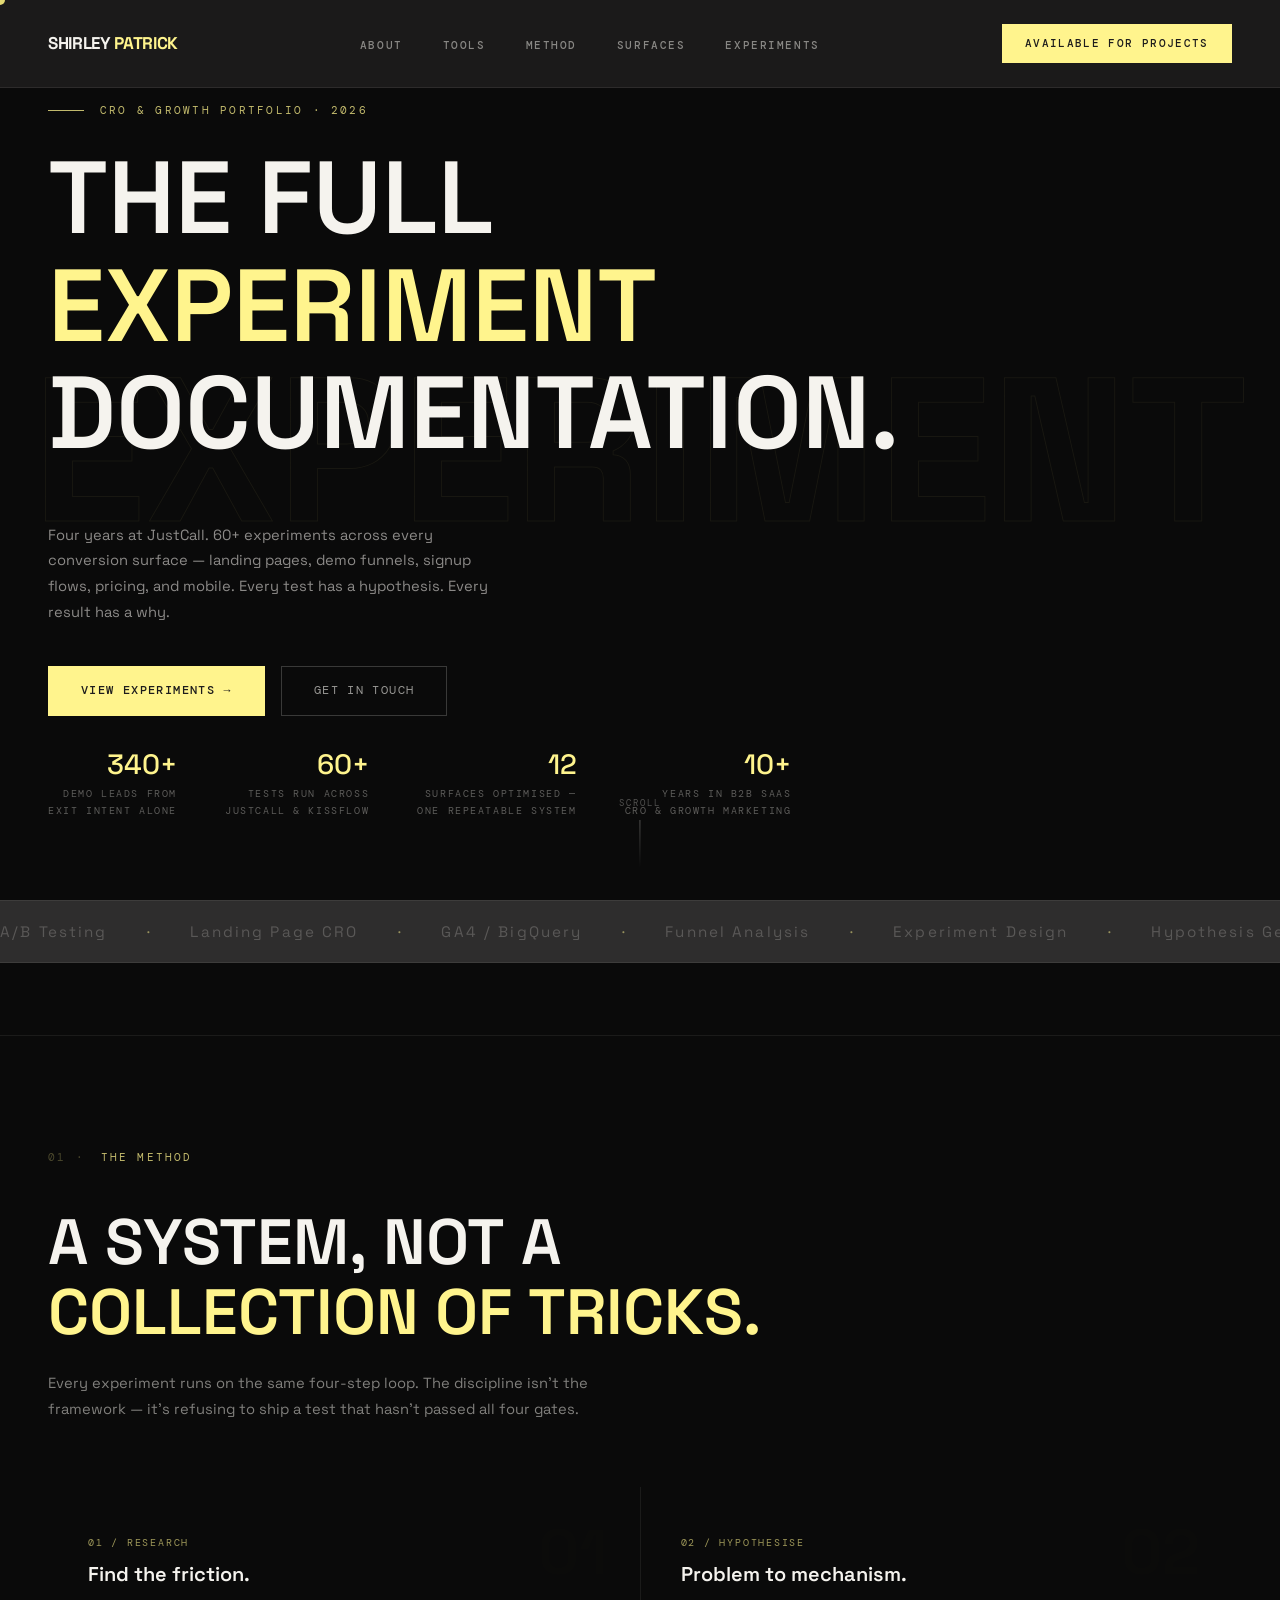
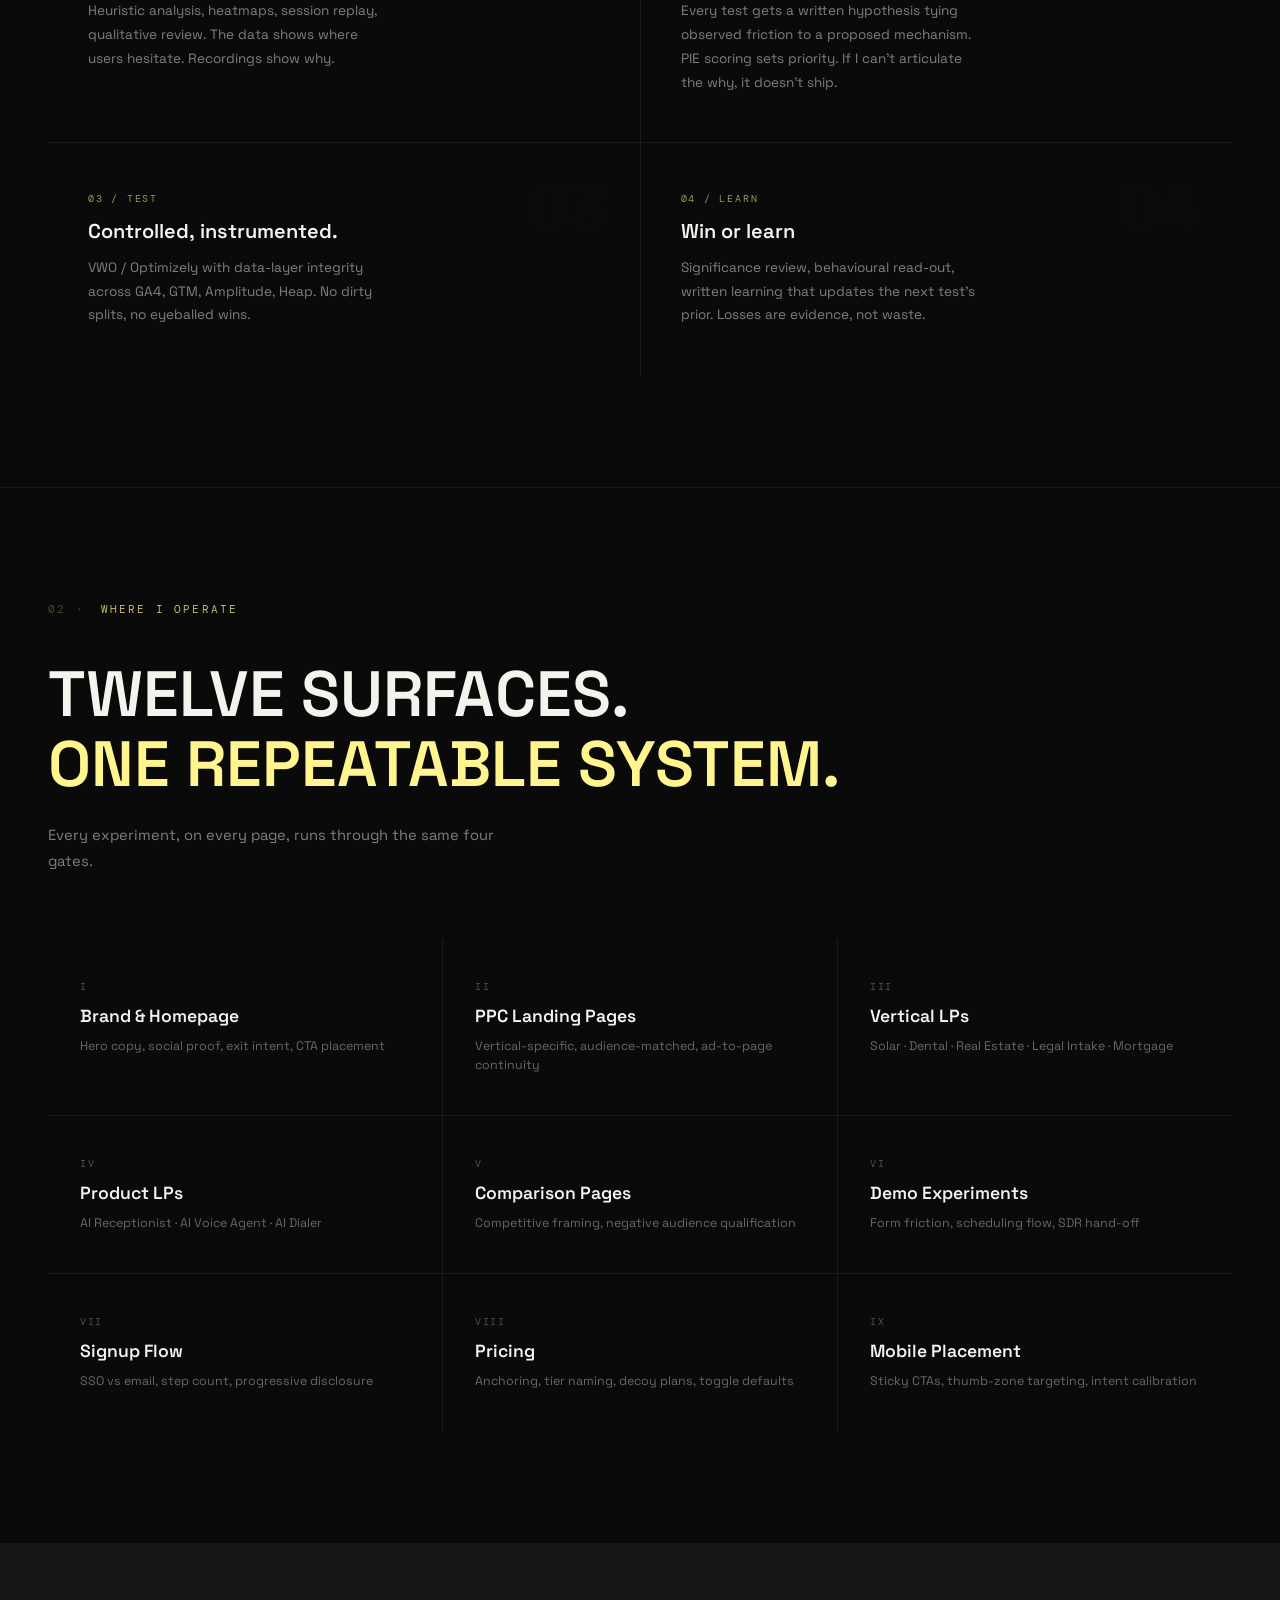
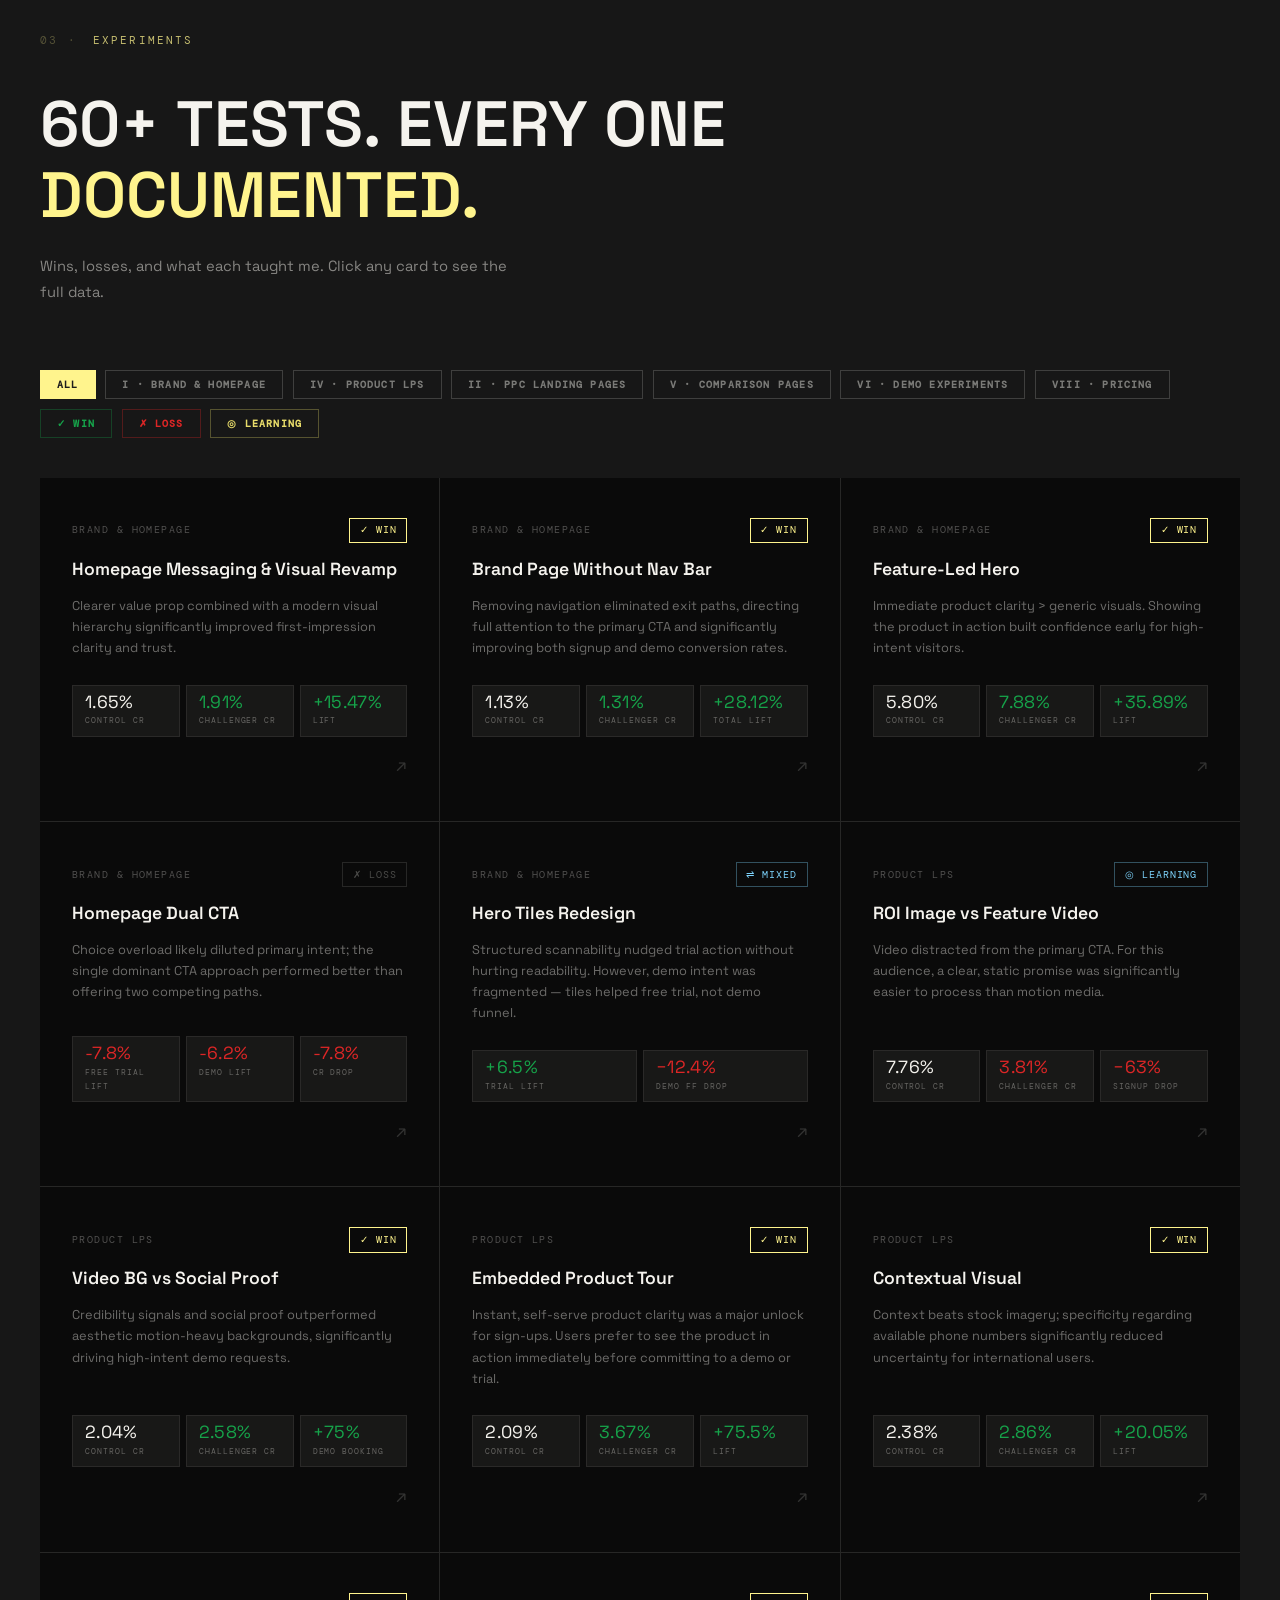
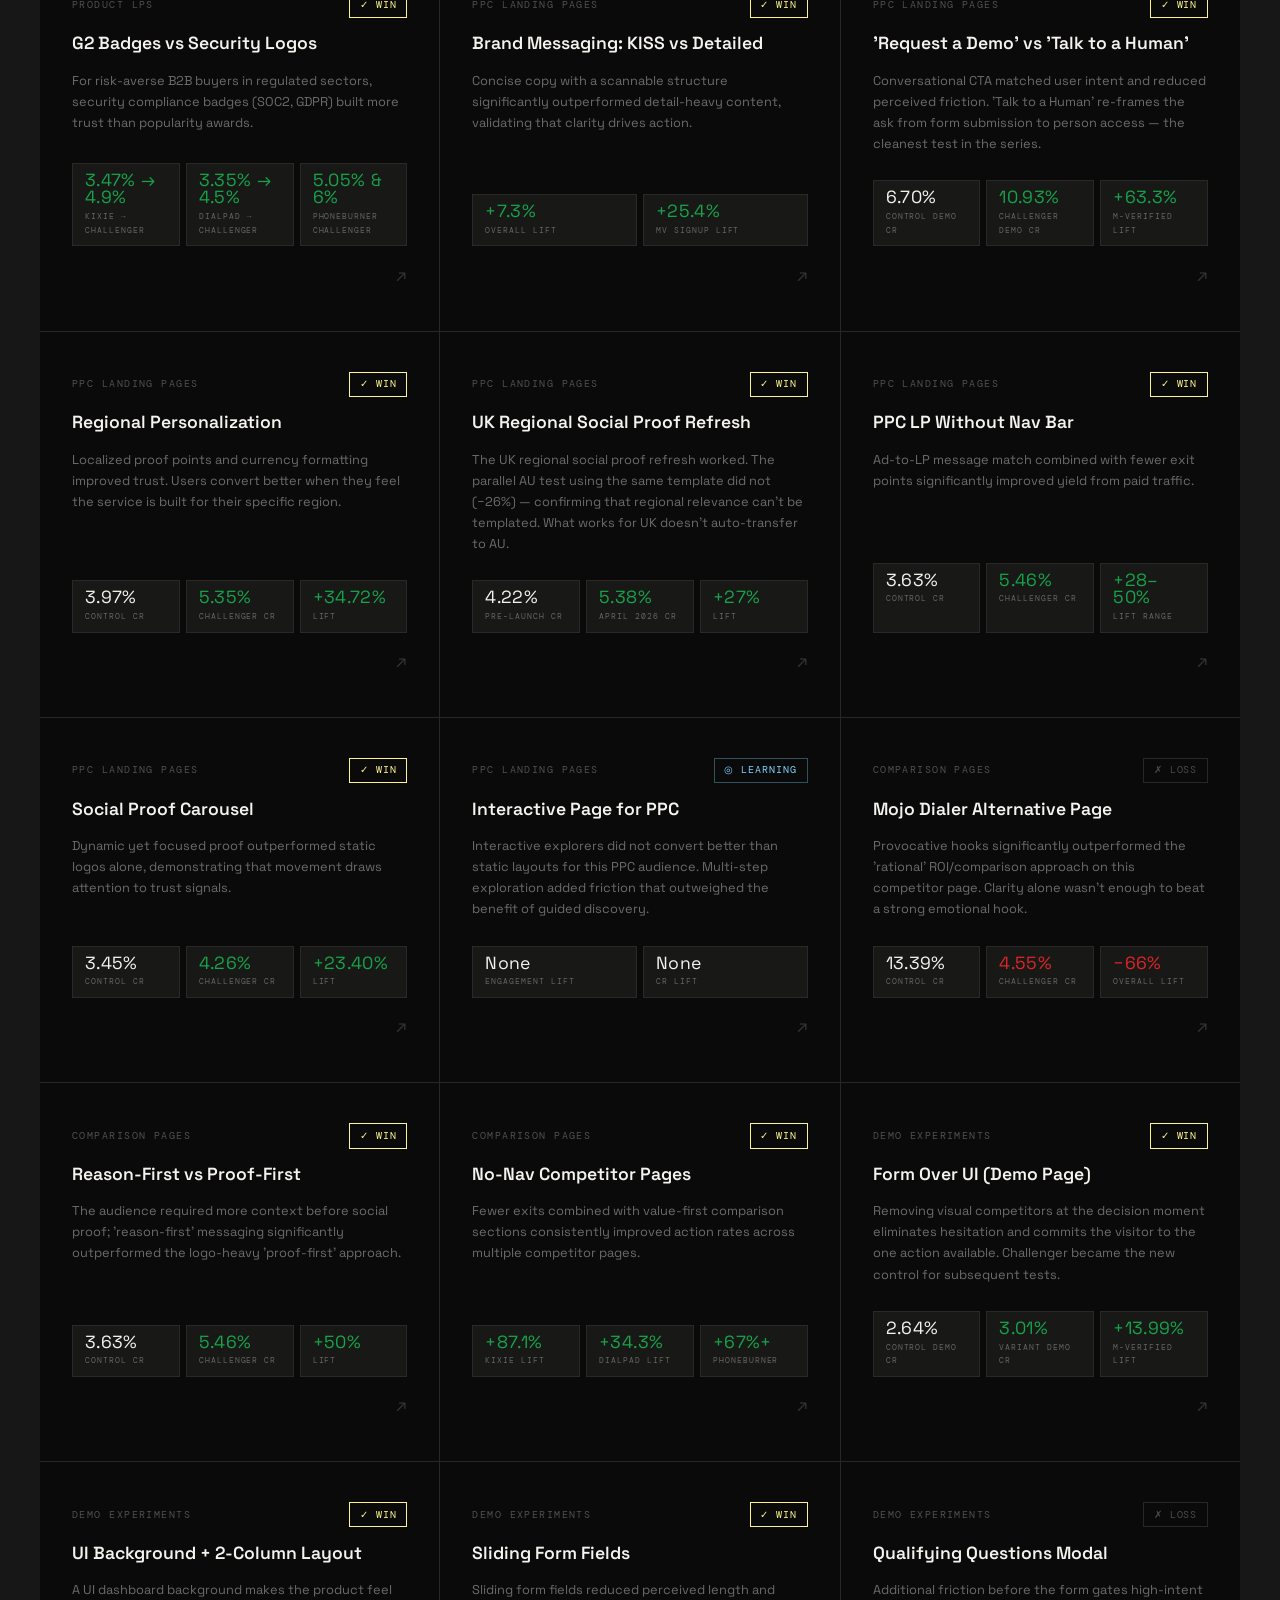
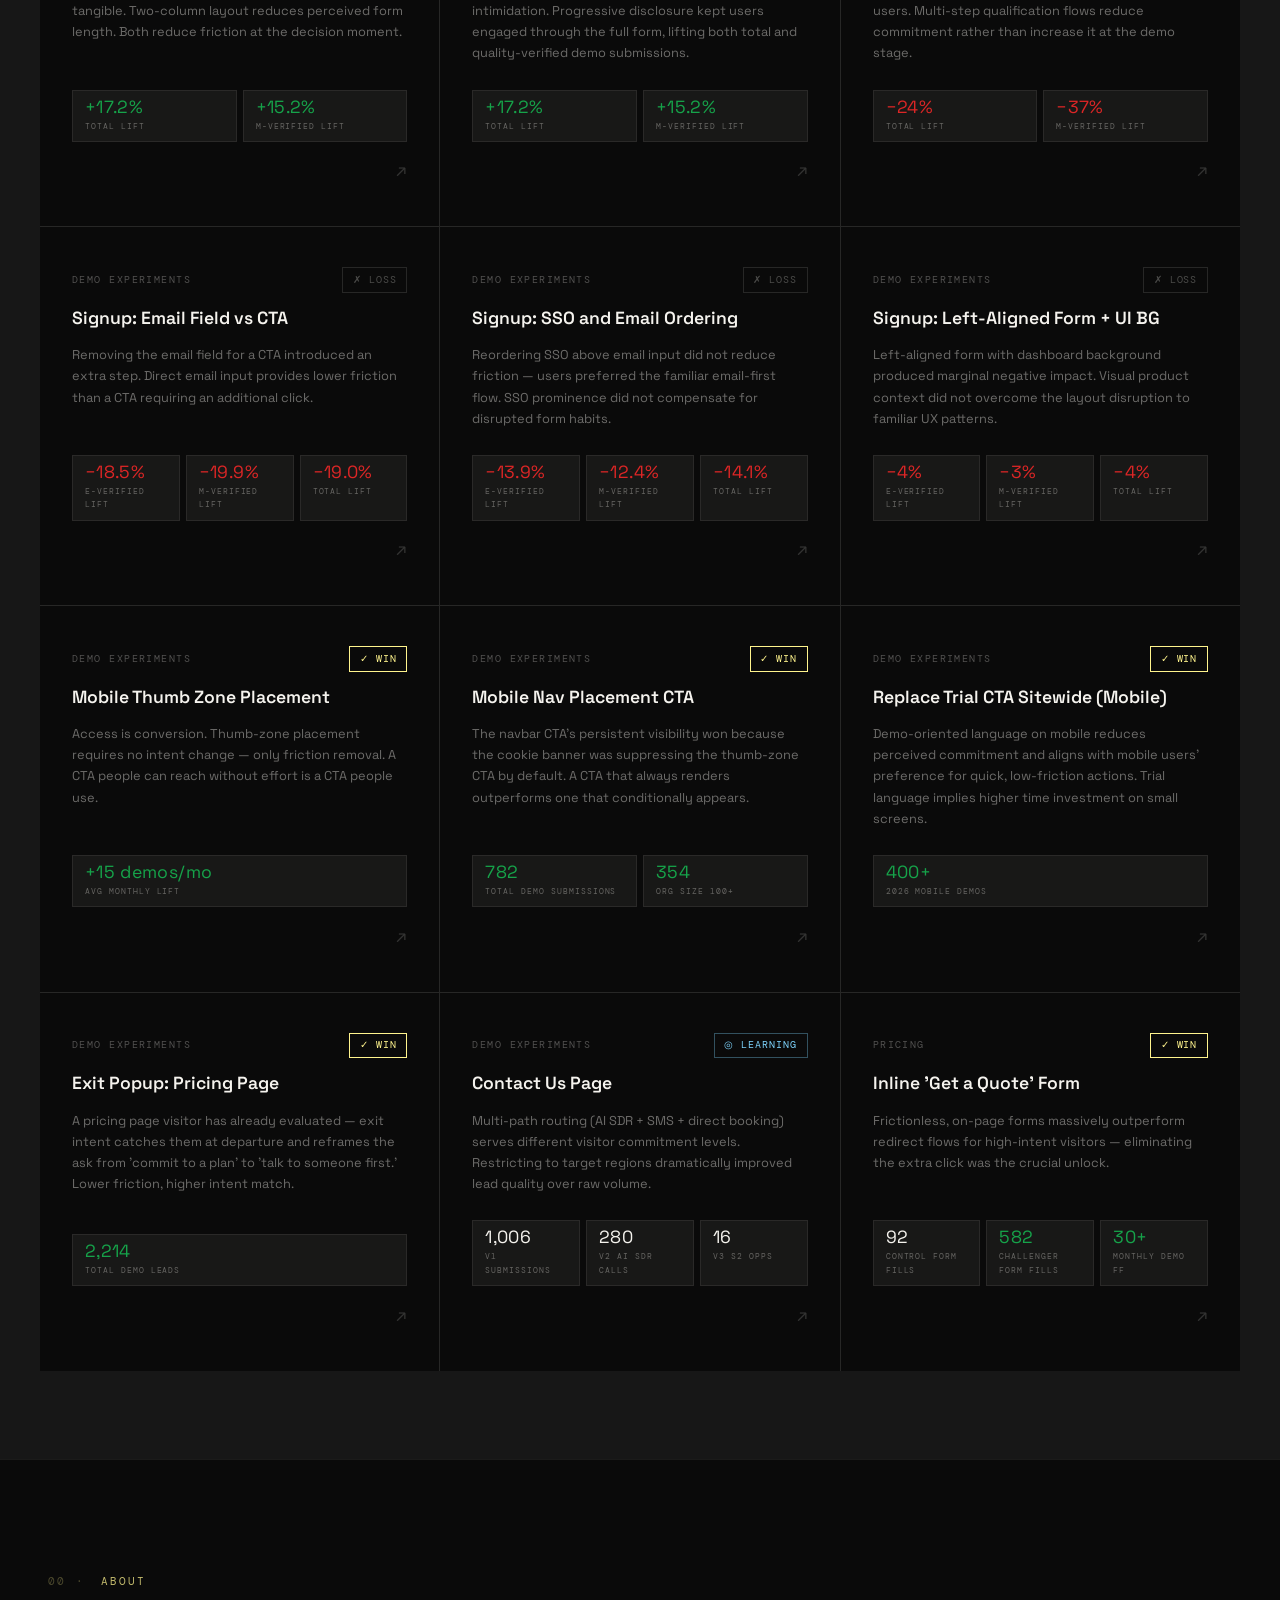
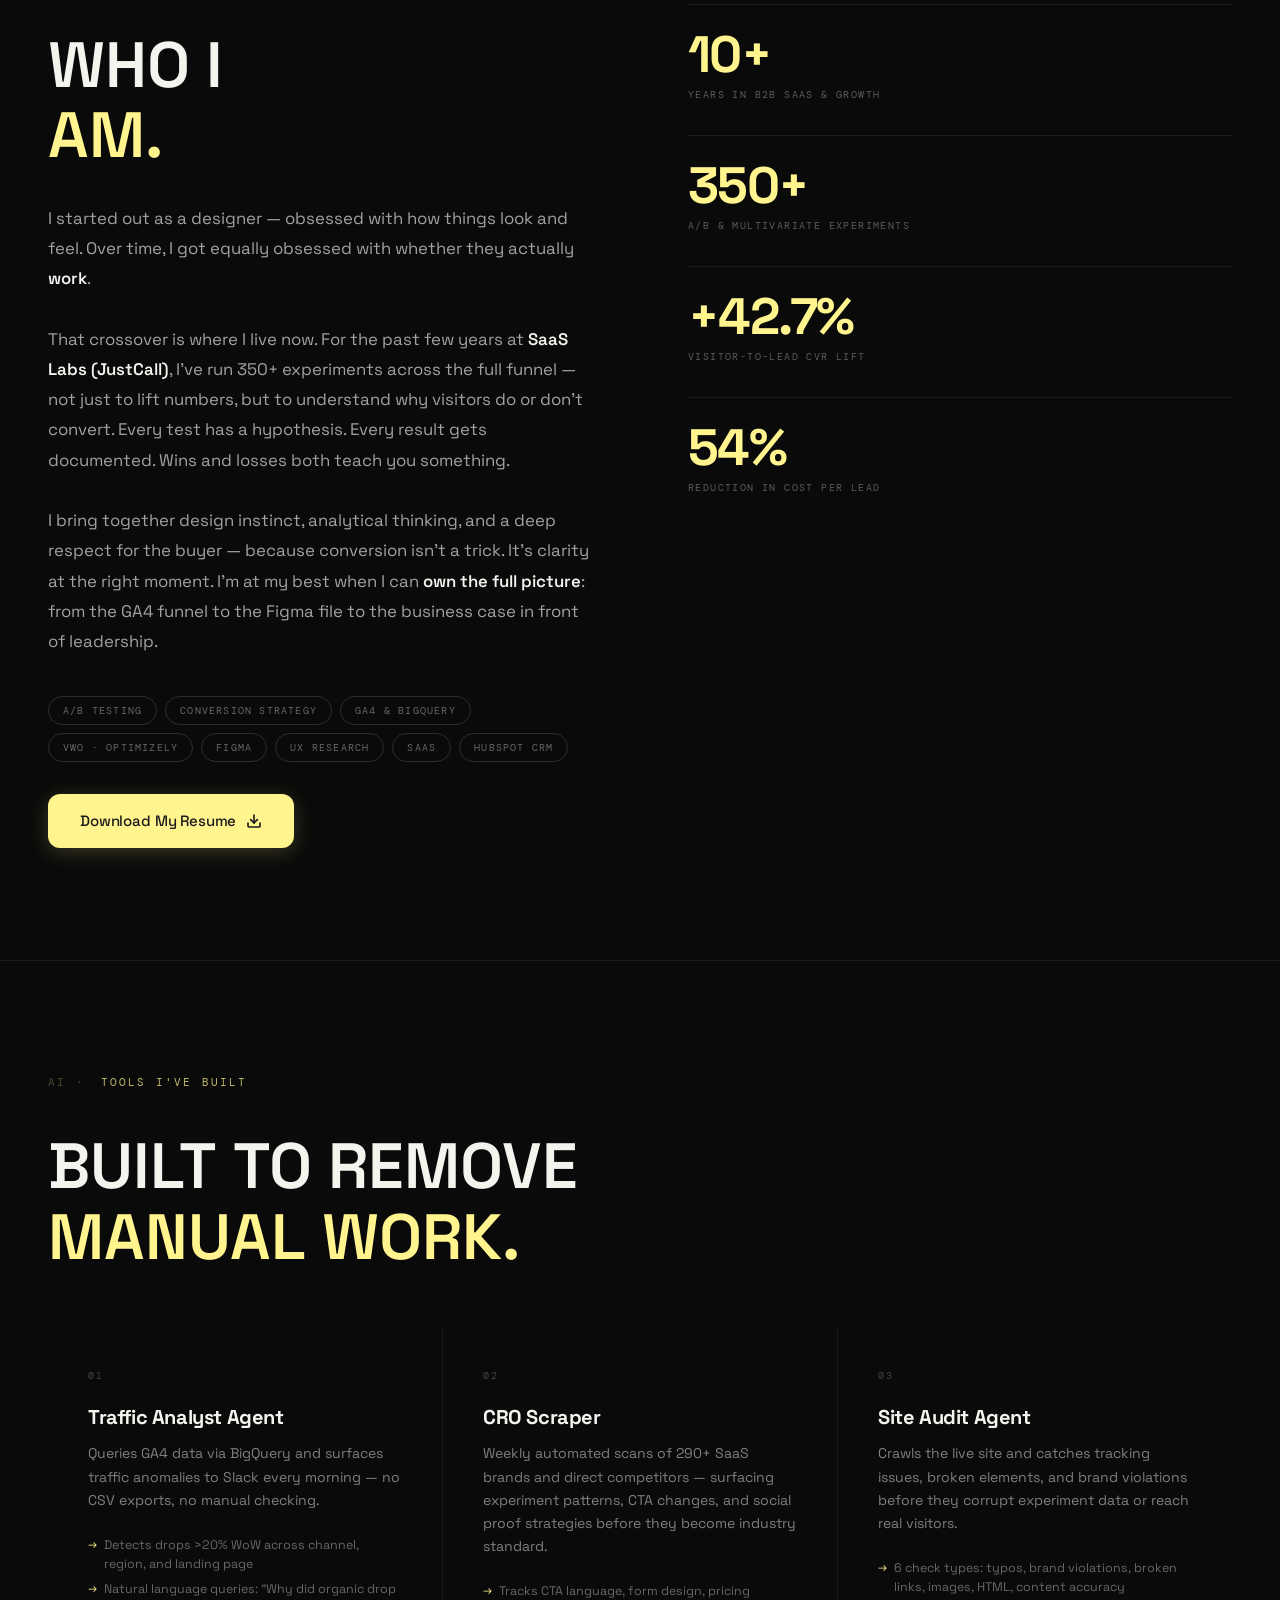
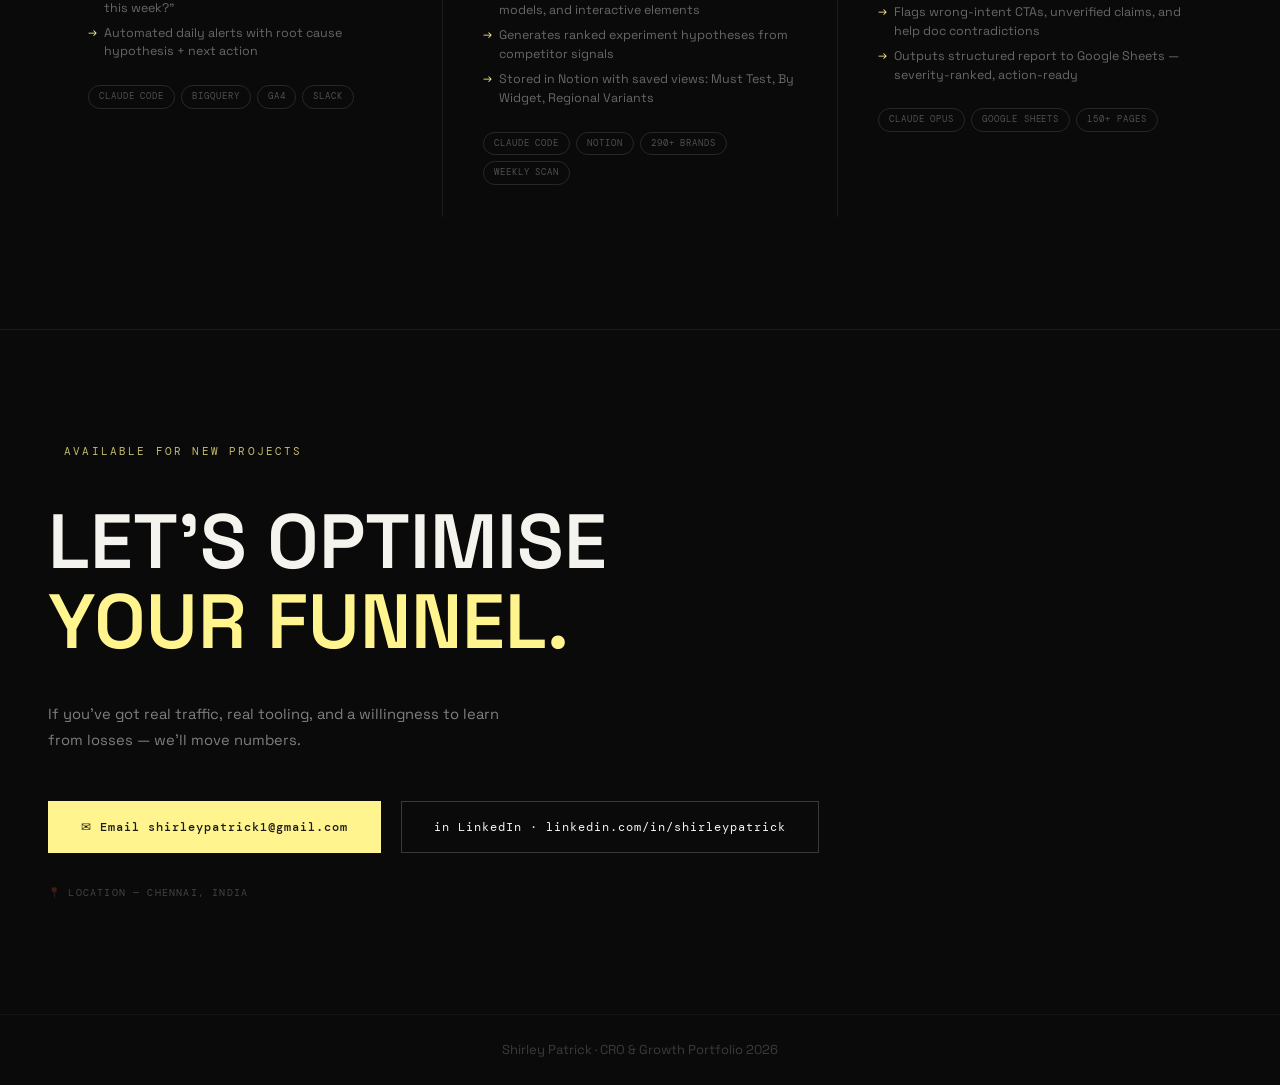
==== commit afc1ff73: "feat: add Download My Resume button to Who I Am section Adds resume PDF to downloads/ and a yellow d" ====
--- a/index.html
+++ b/index.html
@@ -1589,6 +1589,12 @@
         <span class="about-tag">SaaS</span>
         <span class="about-tag">HubSpot CRM</span>
       </div>
+      <div style="margin-top:2rem;">
+        <a href="downloads/Shirley_Patrick_Resume.pdf" class="btn-p" download style="display:inline-flex;align-items:center;gap:10px;">
+          Download My Resume
+          <svg width="16" height="16" viewBox="0 0 24 24" fill="none" stroke="currentColor" stroke-width="2.5" stroke-linecap="round" stroke-linejoin="round"><path d="M21 15v4a2 2 0 0 1-2 2H5a2 2 0 0 1-2-2v-4"/><polyline points="7 10 12 15 17 10"/><line x1="12" y1="15" x2="12" y2="3"/></svg>
+        </a>
+      </div>
     </div>
     <div class="about-stats ap">
       <div class="about-stat-row">
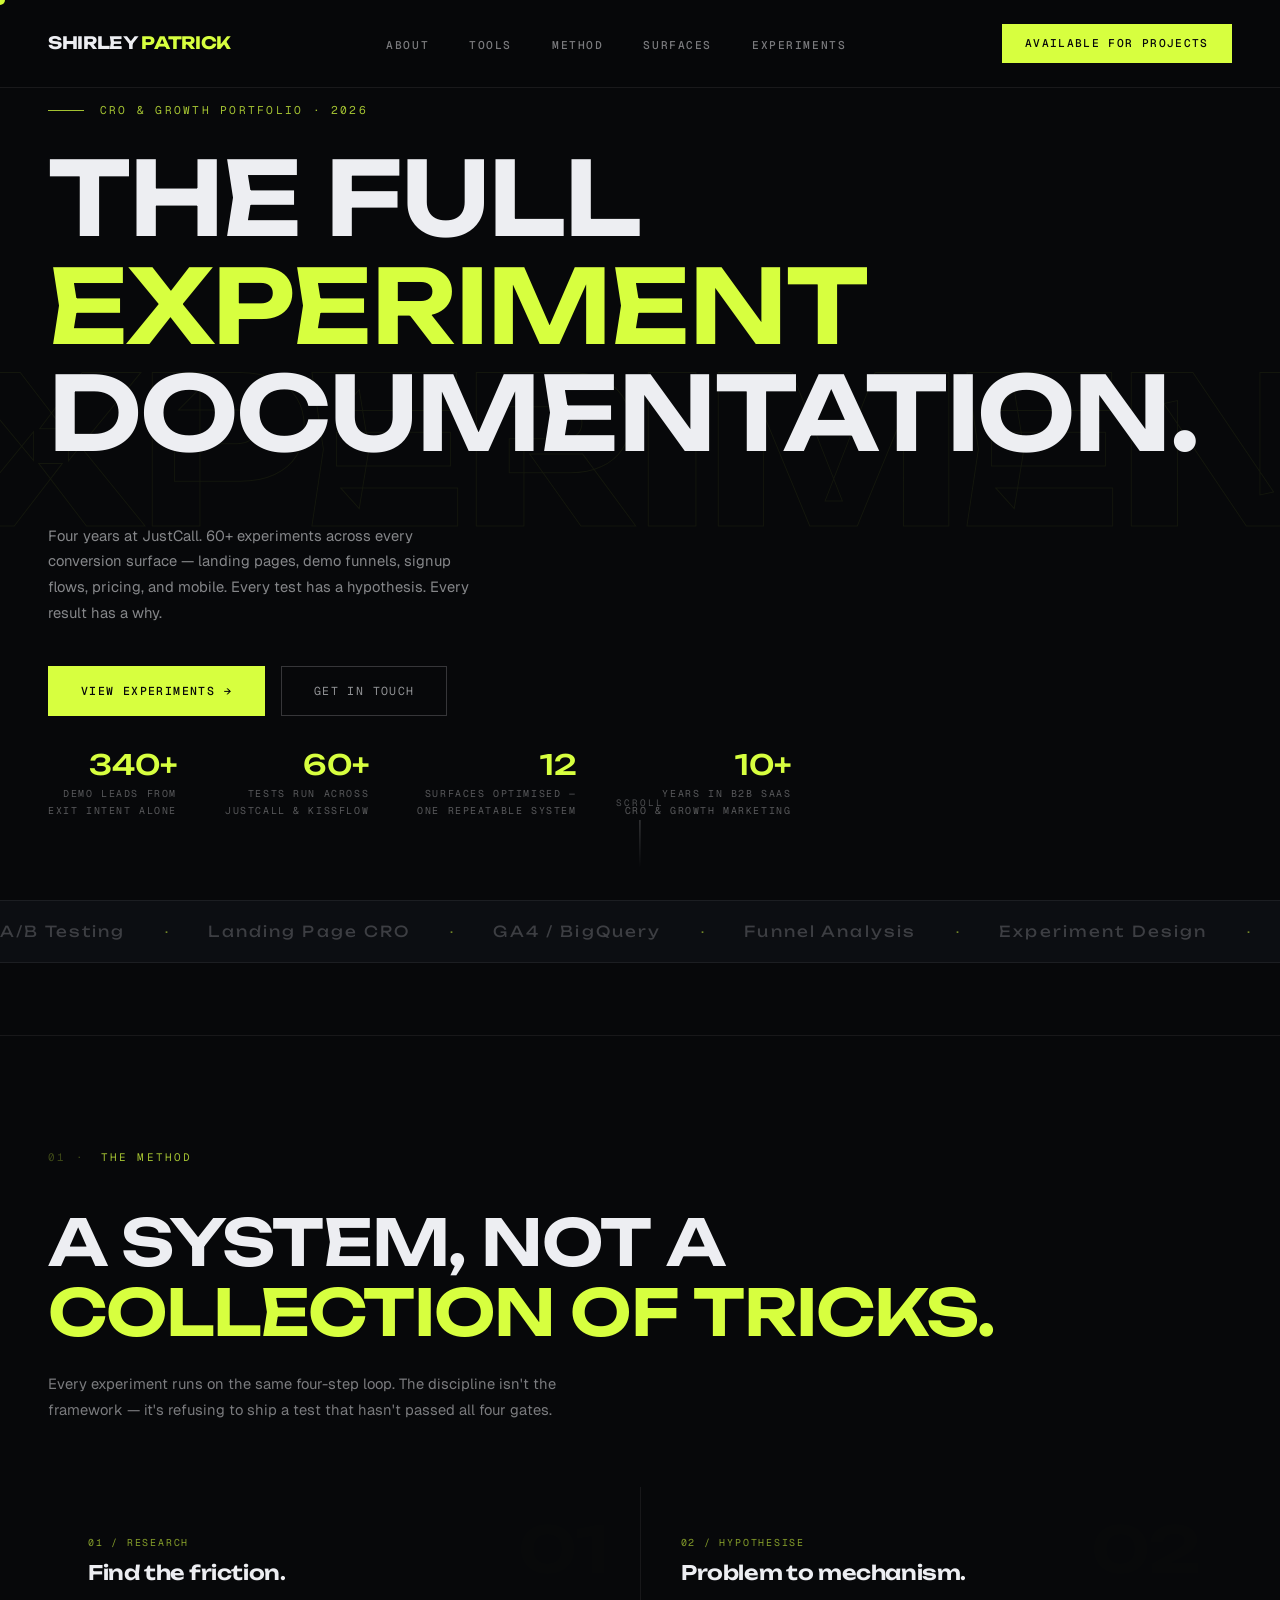
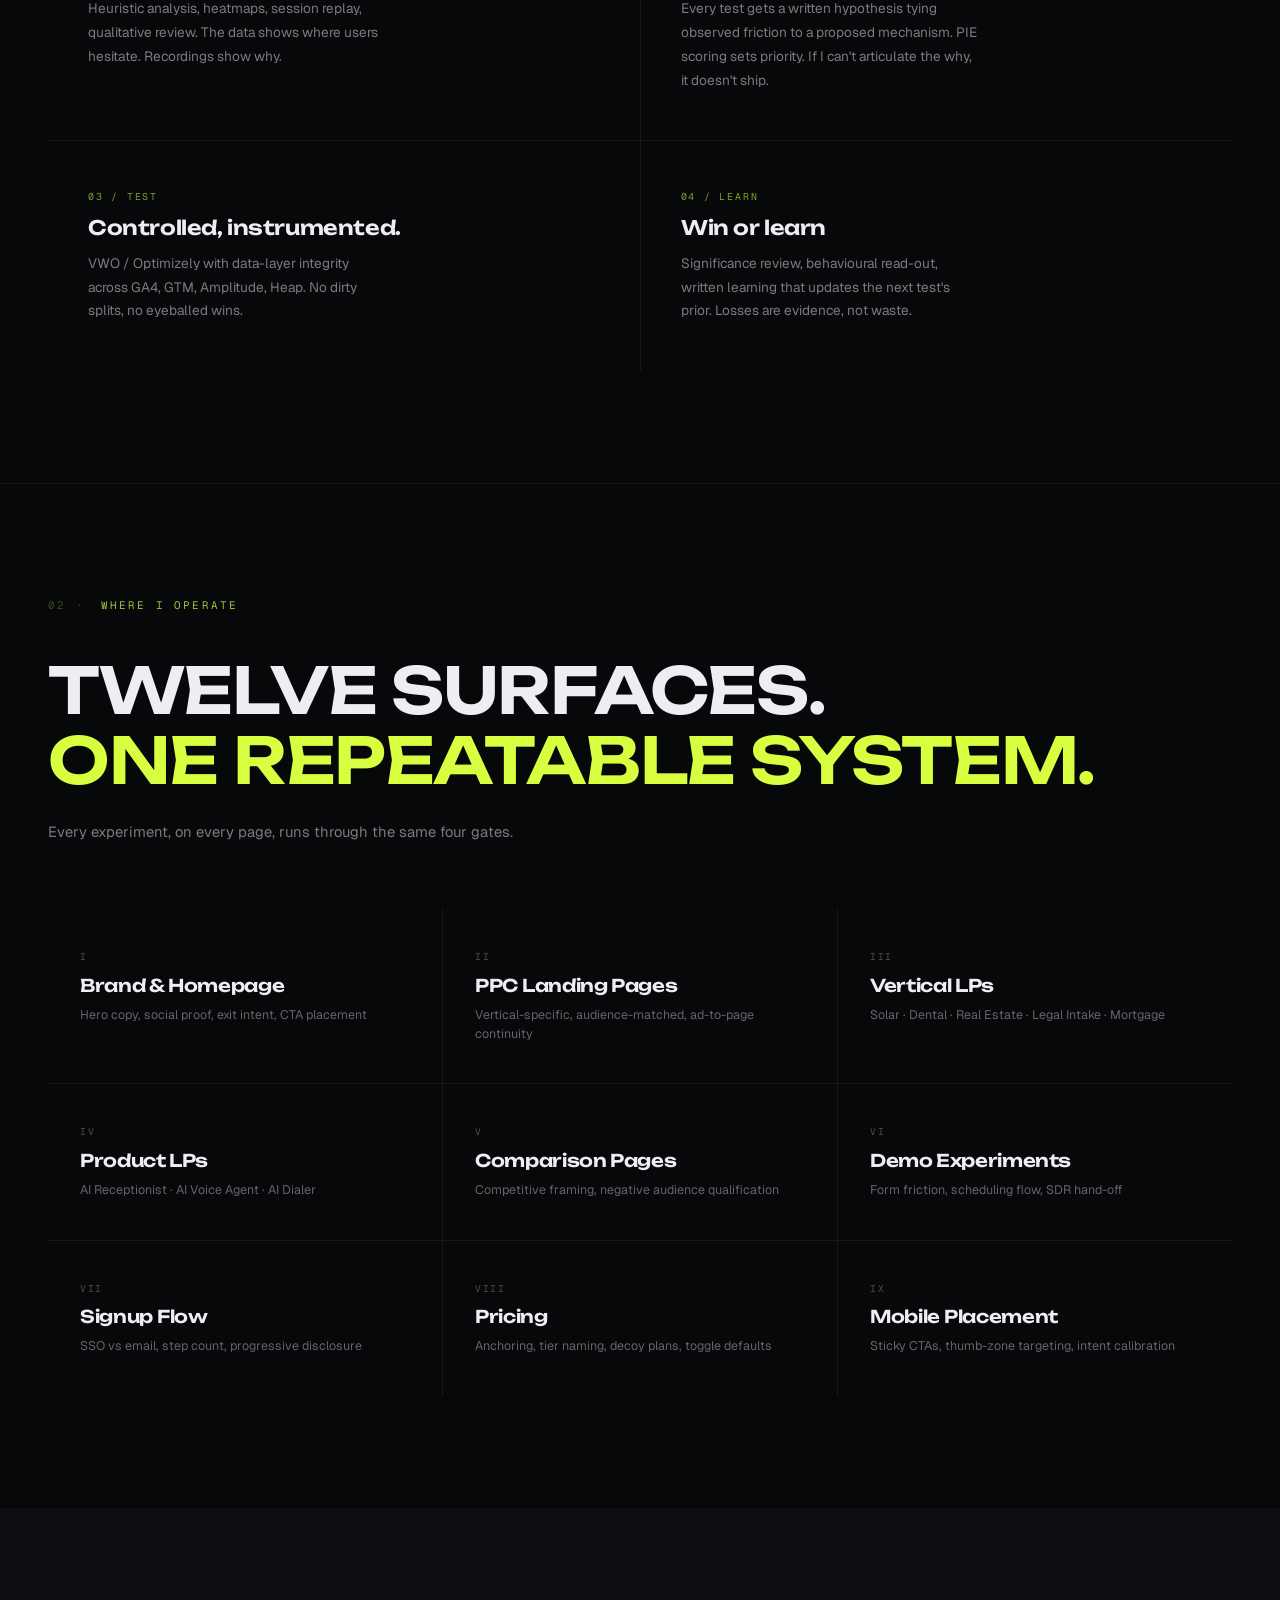
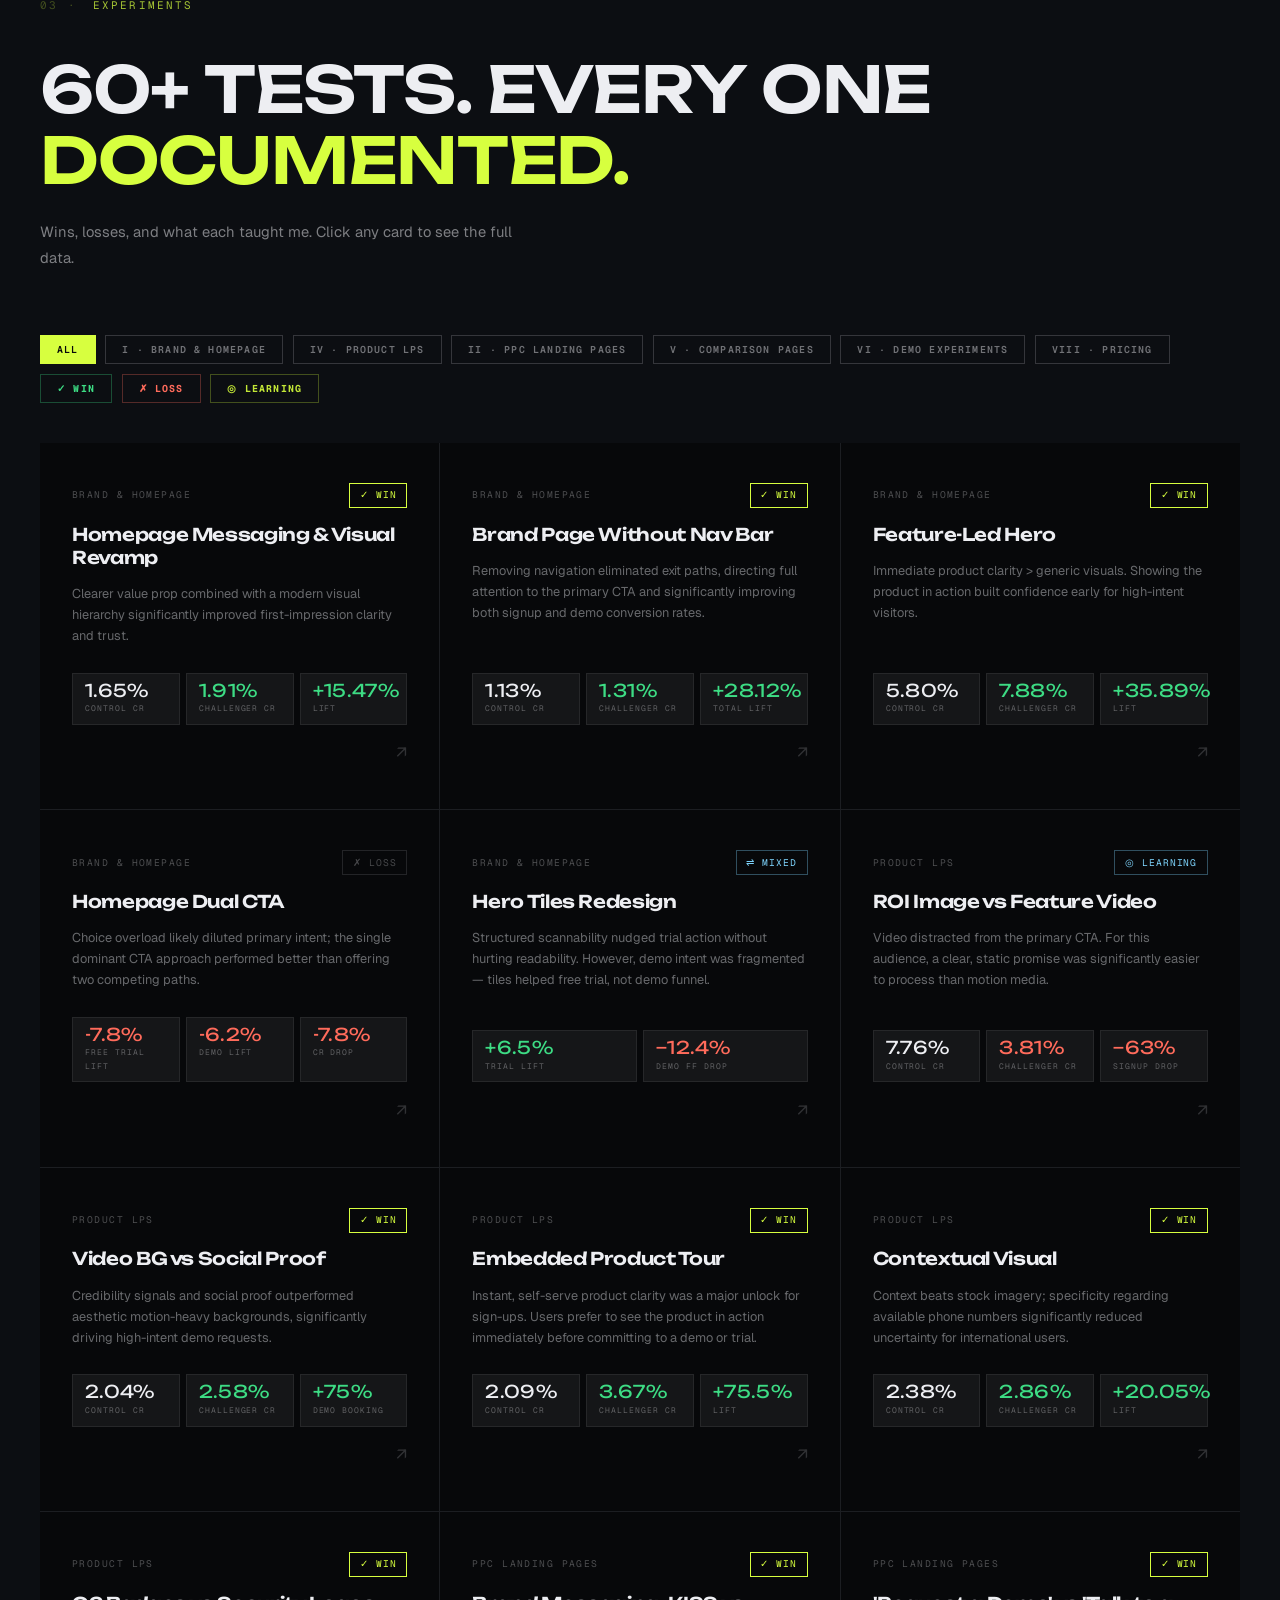
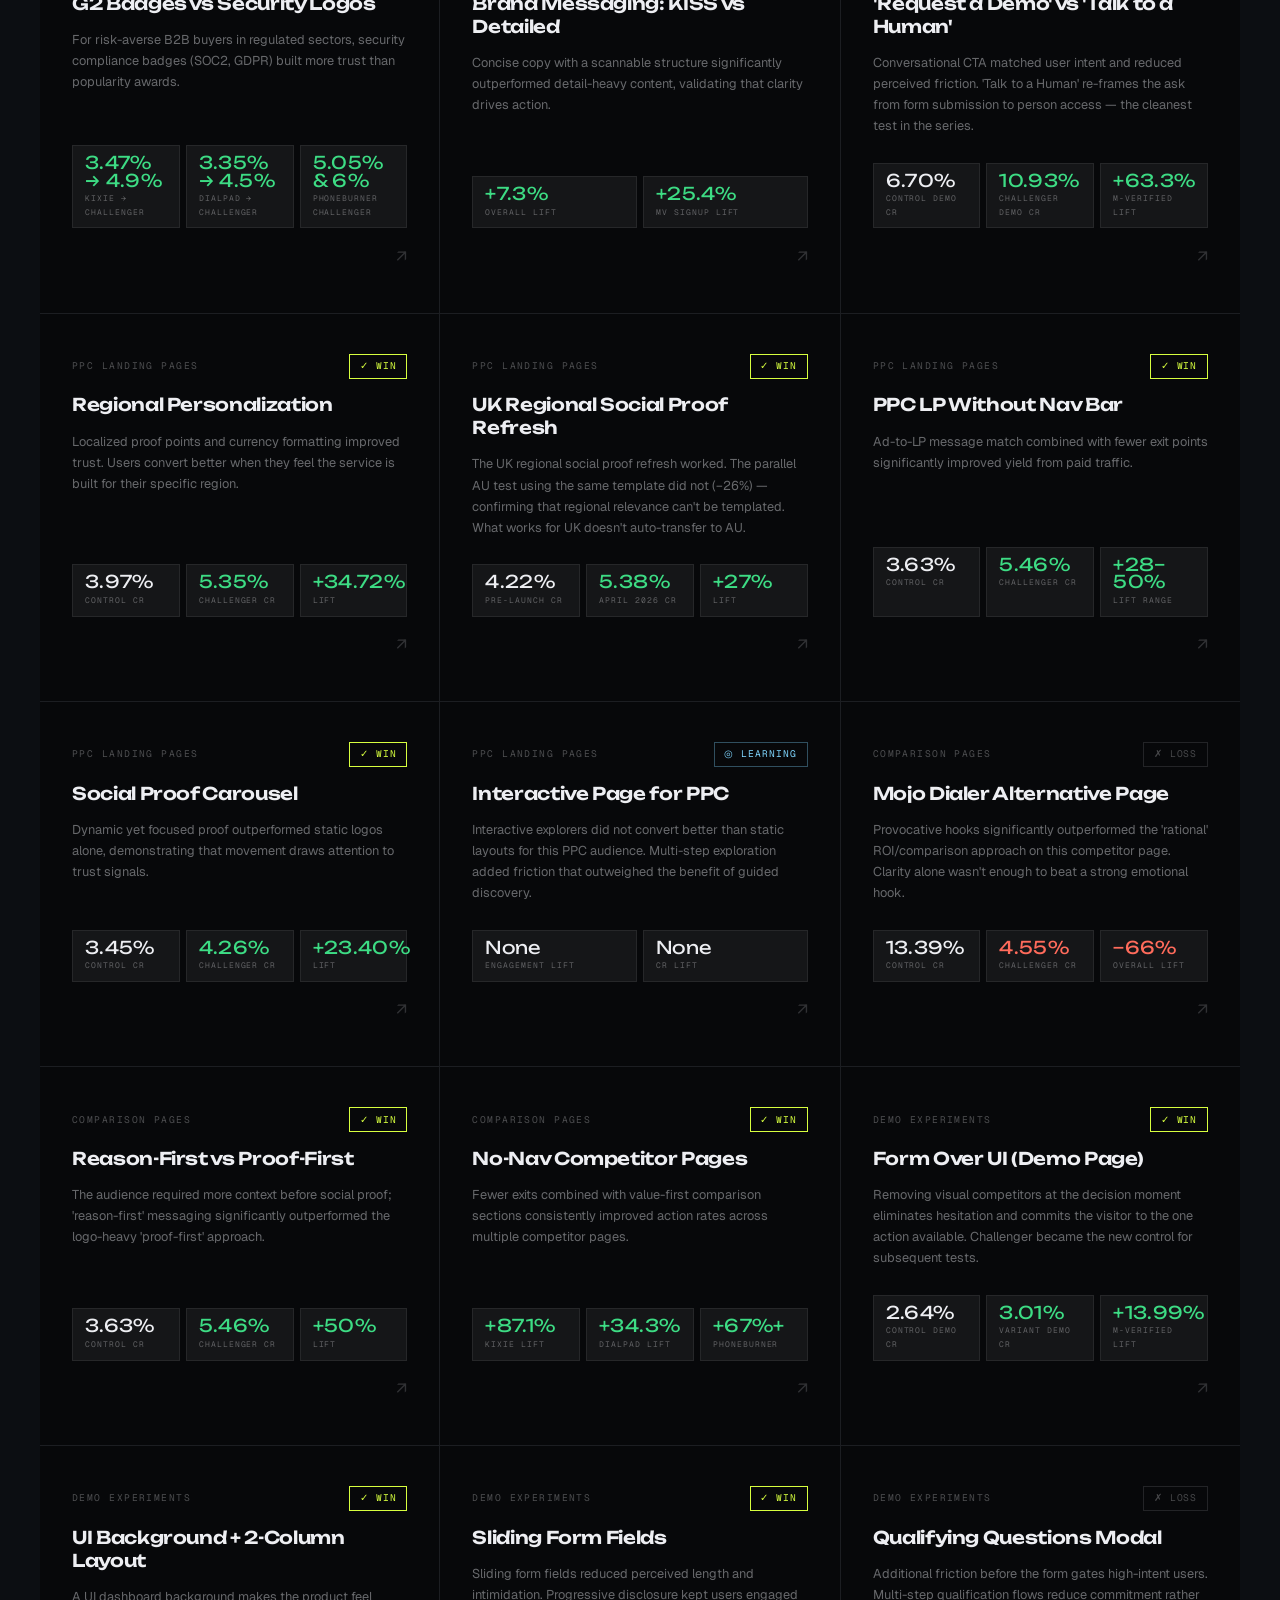
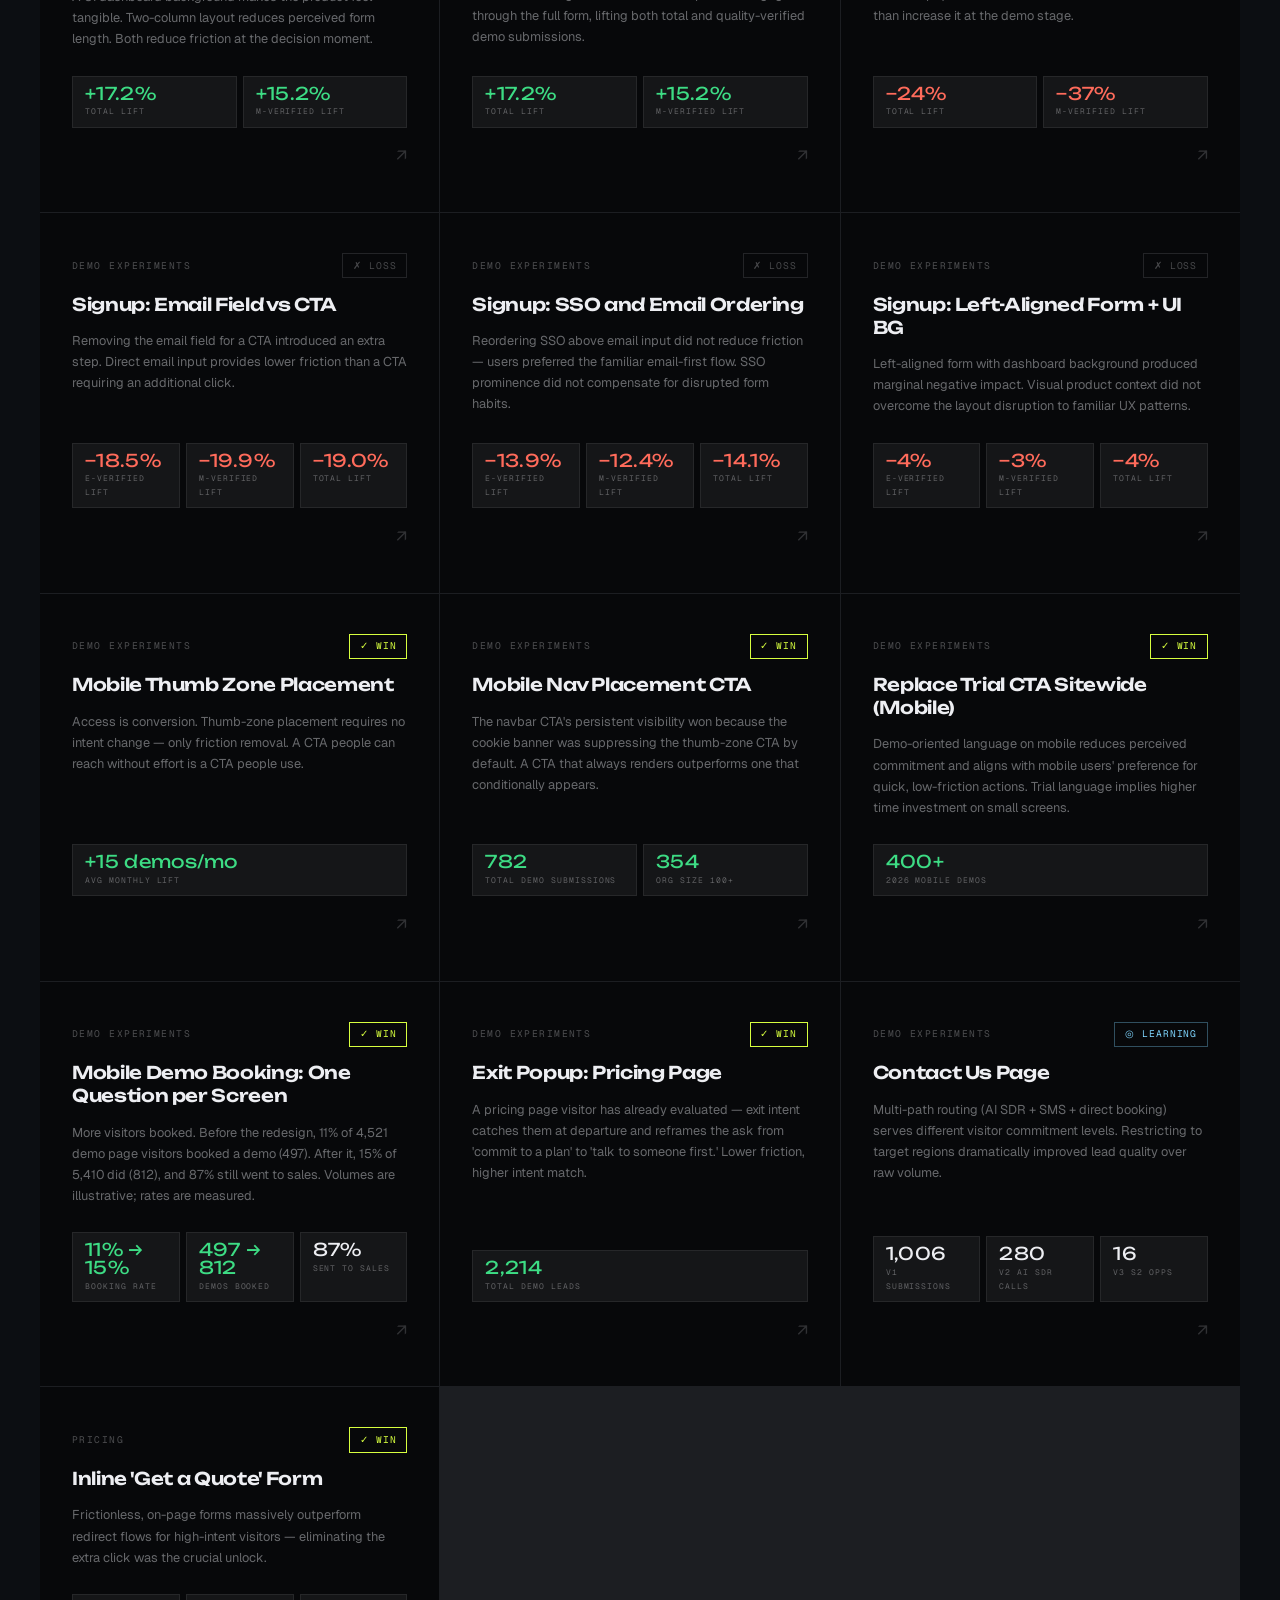
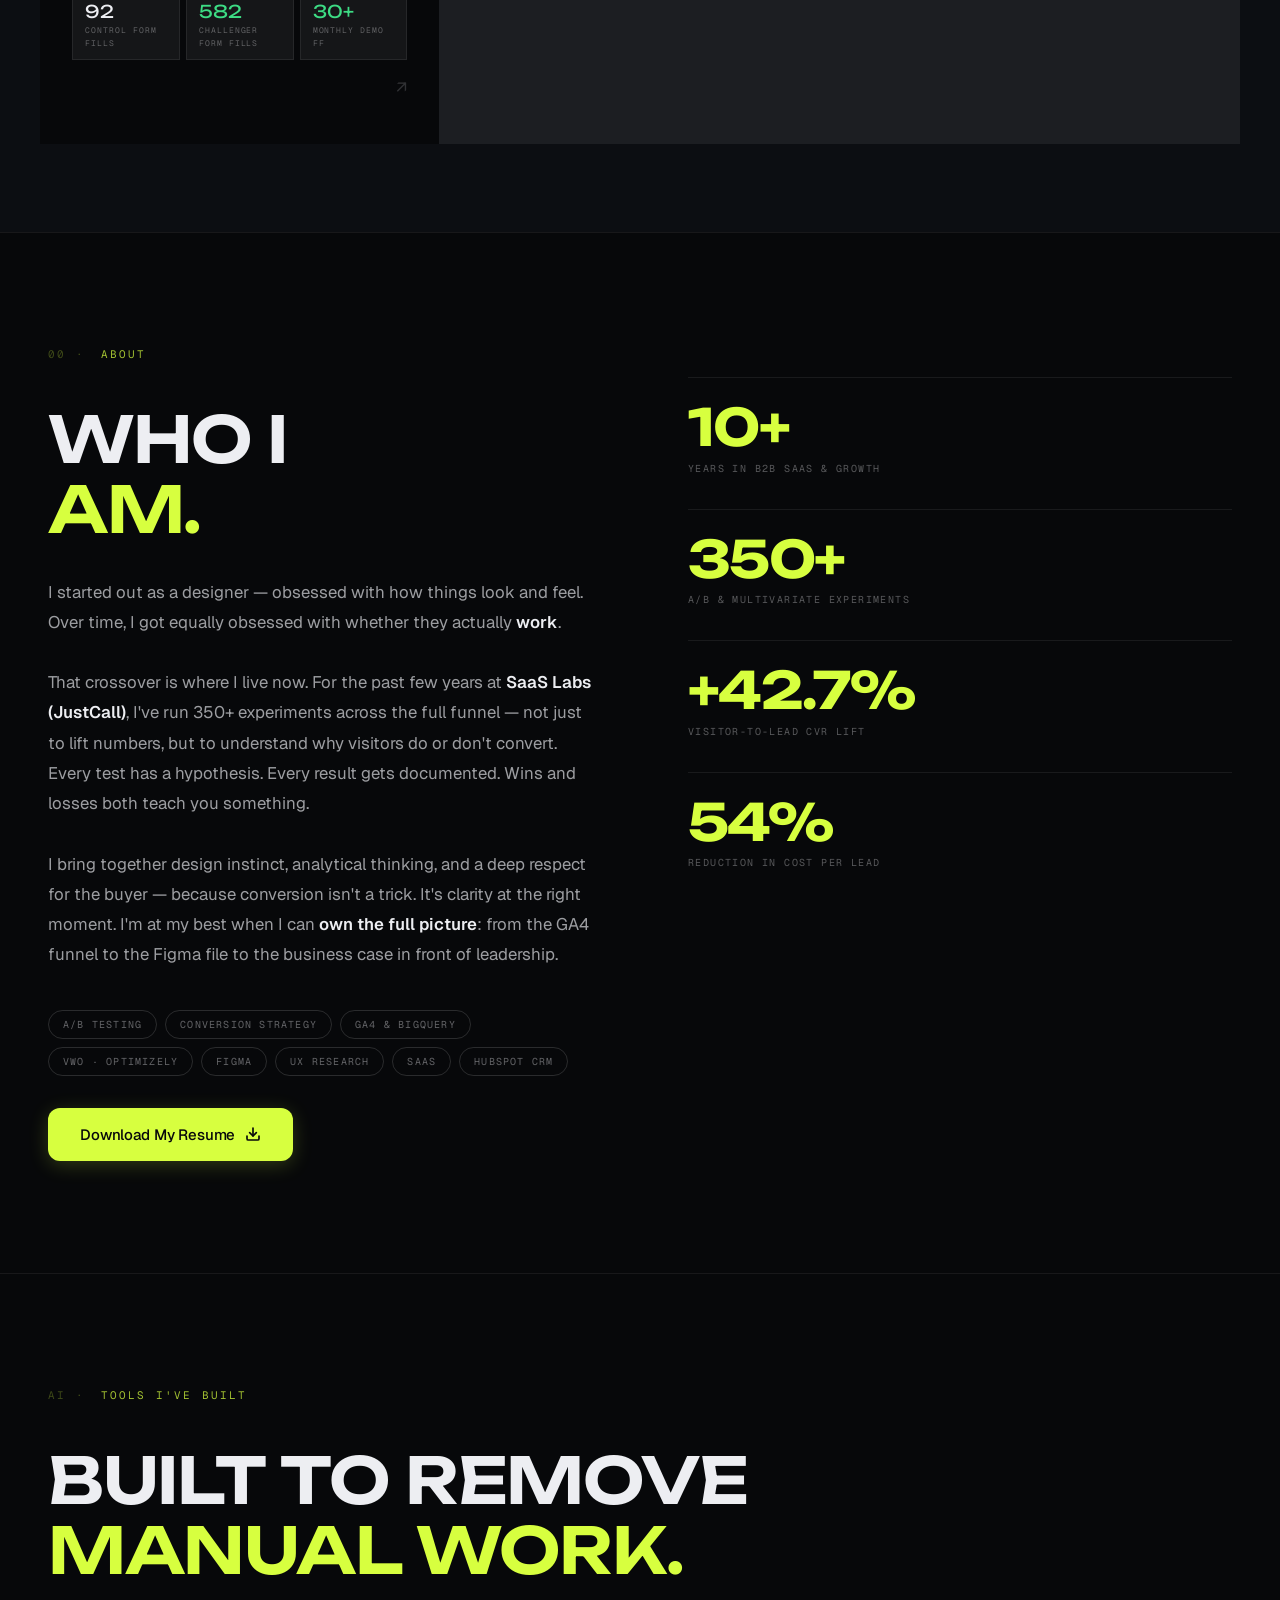
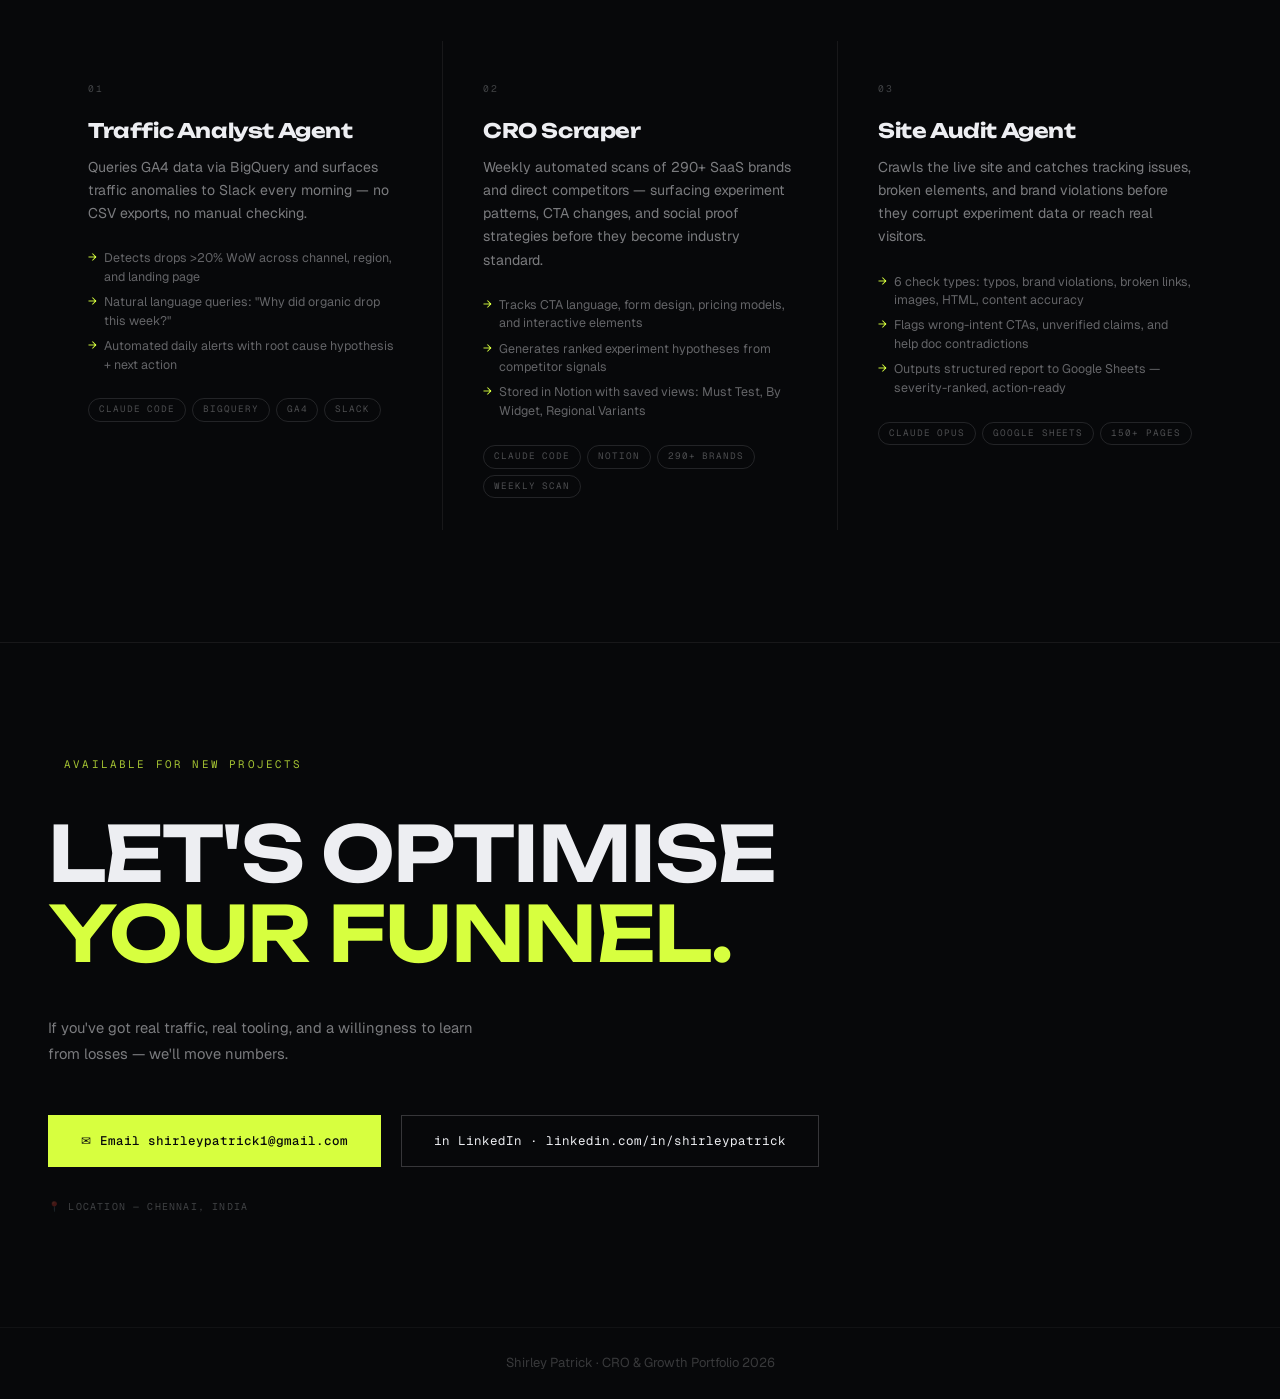
==== commit 929048da: "Sync repo with live production site (shirleypatrick-cro.vercel.app) Live deploy was made via CLI fro" ====
--- a/index.html
+++ b/index.html
@@ -6,43 +6,43 @@
   <title>Shirley Patrick · CRO & Growth Portfolio 2026</title>
   <link rel="preconnect" href="https://fonts.googleapis.com" />
   <link rel="preconnect" href="https://fonts.gstatic.com" crossorigin />
-  <link href="https://fonts.googleapis.com/css2?family=Space+Grotesk:wght@400;500;600;700;800&family=DM+Mono:wght@400;500&family=DM+Sans:wght@400;500;600&display=swap" rel="stylesheet" />
+  <link href="https://fonts.googleapis.com/css2?family=Unbounded:wght@400;500;600;700;800&family=Geist+Mono:wght@400;500&family=Geist:wght@400;500;600;700&display=swap" rel="stylesheet" />
   <style>
     :root {
       --sys: -apple-system, BlinkMacSystemFont, "Segoe UI", sans-serif;
-      --primary: #FFF48D;
-      --primary-dark: #E8DC6A;
-      --primary-light: rgba(255,244,141,0.12);
-      --win: #16A34A;
-      --win-light: #DCFCE7;
-      --loss: #DC2626;
-      --loss-light: #FEE2E2;
-      --learning: #D97706;
-      --learning-light: #FEF3C7;
-      --mixed: #7C3AED;
-      --mixed-light: #EDE9FE;
-      --dark: #0a0a0a;
-      --dark2: #2E2D2D;
-      --bg: #0a0a0a;
-      --card: #2E2D2D;
-      --text: #F5F3EE;
-      --muted: rgba(245,243,238,0.5);
-      --border: rgba(245,243,238,0.1);
+      --primary: #D7FF3F;
+      --primary-dark: #C2E636;
+      --primary-light: rgba(215,255,63,0.12);
+      --win: #3DDC84;
+      --win-light: rgba(61,220,132,0.12);
+      --loss: #FF6B5B;
+      --loss-light: rgba(255,107,91,0.12);
+      --learning: #FF8A3D;
+      --learning-light: rgba(255,138,61,0.12);
+      --mixed: #B79CFF;
+      --mixed-light: rgba(183,156,255,0.12);
+      --dark: #07080A;
+      --dark2: #0C0E12;
+      --bg: #07080A;
+      --card: #0C0E12;
+      --text: #EDEEF2;
+      --muted: #A3A8B4;
+      --border: rgba(255,255,255,0.1);
     }
 
     *, *::before, *::after { box-sizing: border-box; margin: 0; padding: 0; }
     html { scroll-behavior: smooth; }
-    body { font-family: 'DM Sans', sans-serif; background: var(--bg); color: var(--text); font-size: 16px; line-height: 1.6; overflow-x: hidden; }
+    body { font-family: 'Geist', system-ui, sans-serif; background: var(--bg); color: var(--text); font-size: 16px; line-height: 1.6; overflow-x: hidden; }
     img { display: block; max-width: 100%; }
     a { color: inherit; }
 
     /* ── NAV ─────────────────────────────────────────── */
     nav {
       position: fixed; top: 0; left: 0; right: 0; z-index: 200;
-      background: rgba(29,28,28,0.95);
+      background: rgba(7,8,10,0.95);
       backdrop-filter: blur(20px);
       -webkit-backdrop-filter: blur(20px);
-      border-bottom: 1px solid rgba(245,243,238,0.08);
+      border-bottom: 1px solid rgba(237,238,242,0.08);
       height: 72px;
       box-shadow: 0 2px 24px rgba(0,0,0,0.3);
     }
@@ -51,27 +51,27 @@
       height: 100%; padding: 0 40px;
       display: flex; align-items: center; justify-content: space-between;
     }
-    .nav-logo { font-family: 'Space Grotesk', sans-serif; font-weight: 800; font-size: 18px; text-decoration: none; color: var(--text); letter-spacing: -0.01em; }
+    .nav-logo { font-family: 'Unbounded', sans-serif; font-weight: 800; font-size: 18px; text-decoration: none; color: var(--text); letter-spacing: -0.01em; }
     .nav-logo em { color: var(--primary); font-style: normal; }
     .nav-links { display: flex; gap: 32px; list-style: none; }
     .nav-links a { text-decoration: none; color: var(--muted); font-size: 14px; font-weight: 500; transition: color .2s; }
     .nav-links a:hover { color: var(--text); }
     .nav-cta {
       display: flex; align-items: center; gap: 8px;
-      background: #FFF48D;
-      color: #1D1C1C;
+      background: #D7FF3F;
+      color: #07080A;
       padding: 9px 22px; border-radius: 100px;
       font-size: 13px; font-weight: 600; text-decoration: none;
       transition: all .2s;
-      box-shadow: 0 4px 16px rgba(255,244,141,0.2);
-    }
-    .nav-cta:hover { transform: translateY(-1px); box-shadow: 0 8px 24px rgba(255,244,141,0.3); }
-    .pulse { width: 7px; height: 7px; border-radius: 50%; background: #FFF48D; animation: pulse 2s ease-in-out infinite; }
+      box-shadow: 0 4px 16px rgba(215,255,63,0.2);
+    }
+    .nav-cta:hover { transform: translateY(-1px); box-shadow: 0 8px 24px rgba(215,255,63,0.3); }
+    .pulse { width: 7px; height: 7px; border-radius: 50%; background: #D7FF3F; animation: pulse 2s ease-in-out infinite; }
     @keyframes pulse { 0%,100%{opacity:1;transform:scale(1)} 50%{opacity:.5;transform:scale(.85)} }
 
     /* ── HERO ─────────────────────────────────────────── */
     .hero-wrap {
-      background: #0a0a0a;
+      background: #07080A;
       border-bottom: none;
       position: relative;
       overflow: hidden;
@@ -80,14 +80,14 @@
       content: '';
       position: absolute;
       width: 900px; height: 900px; border-radius: 50%;
-      background: radial-gradient(circle, rgba(255,244,141,0.08) 0%, transparent 65%);
+      background: radial-gradient(circle, rgba(215,255,63,0.08) 0%, transparent 65%);
       top: -300px; right: -100px; pointer-events: none;
     }
     .hero-wrap::after {
       content: '';
       position: absolute;
       width: 600px; height: 600px; border-radius: 50%;
-      background: radial-gradient(circle, rgba(255,244,141,0.04) 0%, transparent 65%);
+      background: radial-gradient(circle, rgba(215,255,63,0.04) 0%, transparent 65%);
       bottom: -200px; left: -100px; pointer-events: none;
     }
     .hero {
@@ -97,34 +97,34 @@
     }
     .hero-tag {
       display: inline-flex; align-items: center; gap: 8px;
-      background: rgba(255,244,141,0.12);
+      background: rgba(215,255,63,0.12);
       color: #60A5FA;
-      border: 1px solid rgba(255,244,141,0.25);
+      border: 1px solid rgba(215,255,63,0.25);
       padding: 6px 14px; border-radius: 100px;
       font-size: 12px; font-weight: 700; letter-spacing: .06em; text-transform: uppercase;
       margin-bottom: 28px;
     }
     .hero h1 {
-      font-family: 'Space Grotesk', sans-serif; font-weight: 800;
+      font-family: 'Unbounded', sans-serif; font-weight: 800;
       font-size: 68px; line-height: 1.04;
       color: #ffffff; margin-bottom: 24px;
       letter-spacing: -0.025em;
     }
     .hero h1 em {
-      color: #FFF48D; -webkit-text-fill-color: #FFF48D; font-style: normal;
+      color: #D7FF3F; -webkit-text-fill-color: #D7FF3F; font-style: normal;
     }
     .hero-sub { font-size: 18px; color: rgba(255,255,255,0.62); line-height: 1.75; margin-bottom: 40px; }
     .hero-btns { display: flex; gap: 16px; align-items: center; }
     .btn-p {
-      background: #FFF48D;
-      color: #1D1C1C;
+      background: #D7FF3F;
+      color: #07080A;
       padding: 14px 32px; border-radius: 12px;
       font-size: 15px; font-weight: 700; text-decoration: none;
       transition: all .25s;
-      box-shadow: 0 4px 20px rgba(255,244,141,0.2);
+      box-shadow: 0 4px 20px rgba(215,255,63,0.2);
       letter-spacing: -0.01em;
     }
-    .btn-p:hover { transform: translateY(-2px); box-shadow: 0 10px 36px rgba(255,244,141,0.3); }
+    .btn-p:hover { transform: translateY(-2px); box-shadow: 0 10px 36px rgba(215,255,63,0.3); }
     .btn-s { color: rgba(255,255,255,0.65); font-size: 15px; font-weight: 600; text-decoration: none; transition: color .2s; }
     .btn-s:hover { color: #fff; text-decoration: underline; }
 
@@ -136,10 +136,10 @@
       transition: transform .3s, box-shadow .3s, border-color .3s, background .3s;
       backdrop-filter: blur(12px);
     }
-    .metric-card:hover { transform: translateY(-5px); box-shadow: 0 20px 40px rgba(0,0,0,.4); border-color: rgba(255,244,141,0.25); background: rgba(255,255,255,0.07); }
+    .metric-card:hover { transform: translateY(-5px); box-shadow: 0 20px 40px rgba(0,0,0,.4); border-color: rgba(215,255,63,0.25); background: rgba(255,255,255,0.07); }
     .metric-num {
-      font-family: 'Space Grotesk', sans-serif; font-weight: 800; font-size: 52px;
-      color: #FFF48D; -webkit-text-fill-color: #FFF48D; line-height: 1; margin-bottom: 8px;
+      font-family: 'Unbounded', sans-serif; font-weight: 800; font-size: 52px;
+      color: #D7FF3F; -webkit-text-fill-color: #D7FF3F; line-height: 1; margin-bottom: 8px;
     }
     .metric-label { font-size: 13px; color: rgba(255,255,255,0.5); font-weight: 500; line-height: 1.4; }
 
@@ -147,20 +147,20 @@
     .section { padding: 88px 40px; }
     .section-inner { max-width: 1320px; margin: 0 auto; }
     .s-tag { font-size: 11px; font-weight: 700; letter-spacing: .12em; text-transform: uppercase; color: var(--primary); margin-bottom: 12px; }
-    .s-title { font-family: 'Space Grotesk', sans-serif; font-weight: 400; font-size: clamp(44px,6.5vw,96px); color: var(--text); -webkit-text-fill-color: var(--text); margin-bottom: 1.5rem; line-height: .92; letter-spacing: .01em; }
+    .s-title { font-family: 'Unbounded', sans-serif; font-weight: 400; font-size: clamp(44px,6.5vw,96px); color: var(--text); -webkit-text-fill-color: var(--text); margin-bottom: 1.5rem; line-height: .92; letter-spacing: .01em; }
     .s-sub { font-size: 18px; color: var(--muted); line-height: 1.65; max-width: 600px; margin-bottom: 56px; }
 
     /* ── METHOD ──────────────────────────────────────── */
     .method-wrap {
-      background: #0a0a0a;
+      background: #07080A;
       position: relative; overflow: hidden;
     }
     .method-wrap::before {
       content: ''; position: absolute; inset: 0;
-      background: radial-gradient(ellipse at 70% 50%, rgba(255,244,141,0.04) 0%, transparent 60%);
+      background: radial-gradient(ellipse at 70% 50%, rgba(215,255,63,0.04) 0%, transparent 60%);
       pointer-events: none;
     }
-    .method-wrap .s-tag { color: #FFF48D; }
+    .method-wrap .s-tag { color: #D7FF3F; }
     .method-wrap .s-title { color: #fff; }
     .method-top { display: flex; justify-content: space-between; align-items: flex-start; margin-bottom: 56px; gap: 40px; }
     .method-intro { font-size: 17px; color: rgba(255,255,255,.45); line-height: 1.75; max-width: 480px; }
@@ -173,10 +173,10 @@
     }
     .method-step:first-child { border-radius: 20px 3px 3px 20px; }
     .method-step:last-child  { border-radius: 3px 20px 20px 3px; }
-    .method-step:hover { background: rgba(255,255,255,.07); box-shadow: inset 0 0 0 1px rgba(255,244,141,.2); }
-    .step-bg { font-family: 'Space Grotesk', sans-serif; font-size: 100px; font-weight: 800; color: rgba(255,255,255,.04); position: absolute; bottom: -10px; right: 10px; line-height: 1; pointer-events: none; }
-    .step-pill { display: inline-block; background: #FFF48D; color: #1D1C1C; font-size: 10px; font-weight: 700; padding: 4px 10px; border-radius: 6px; margin-bottom: 20px; letter-spacing: .06em; }
-    .step-name { font-family: 'Space Grotesk', sans-serif; font-weight: 700; font-size: 22px; color: #fff; margin-bottom: 16px; }
+    .method-step:hover { background: rgba(255,255,255,.07); box-shadow: inset 0 0 0 1px rgba(215,255,63,.2); }
+    .step-bg { font-family: 'Unbounded', sans-serif; font-size: 100px; font-weight: 800; color: rgba(255,255,255,.04); position: absolute; bottom: -10px; right: 10px; line-height: 1; pointer-events: none; }
+    .step-pill { display: inline-block; background: #D7FF3F; color: #07080A; font-size: 10px; font-weight: 700; padding: 4px 10px; border-radius: 6px; margin-bottom: 20px; letter-spacing: .06em; }
+    .step-name { font-family: 'Unbounded', sans-serif; font-weight: 700; font-size: 22px; color: #fff; margin-bottom: 16px; }
     .step-desc { font-size: 14px; color: rgba(255,255,255,.55); line-height: 1.65; }
 
     /* ── SURFACES ─────────────────────────────────────── */
@@ -186,13 +186,13 @@
       border: 1px solid var(--border);
       transition: all .25s; cursor: default;
     }
-    .surf-card:hover { border-color: var(--primary); transform: translateY(-3px); box-shadow: 0 12px 32px rgba(255,244,141,.08); }
-    .surf-num { font-family: 'Space Grotesk', sans-serif; font-size: 12px; font-weight: 700; color: var(--primary); margin-bottom: 10px; letter-spacing: .06em; }
-    .surf-name { font-family: 'Space Grotesk', sans-serif; font-weight: 700; font-size: 17px; margin-bottom: 8px; }
+    .surf-card:hover { border-color: var(--primary); transform: translateY(-3px); box-shadow: 0 12px 32px rgba(215,255,63,.08); }
+    .surf-num { font-family: 'Unbounded', sans-serif; font-size: 12px; font-weight: 700; color: var(--primary); margin-bottom: 10px; letter-spacing: .06em; }
+    .surf-name { font-family: 'Unbounded', sans-serif; font-weight: 700; font-size: 17px; margin-bottom: 8px; }
     .surf-desc { font-size: 13px; color: var(--muted); line-height: 1.5; }
 
     /* ── CASE STUDIES ─────────────────────────────────── */
-    .cs-wrap { background: #171717; }
+    .cs-wrap { background: #0C0E12; }
     .filter-row { display: flex; flex-wrap: wrap; gap: 8px; align-items: center; margin-bottom: 40px; }
     .fbtn {
       padding: 8px 18px; border-radius: 100px;
@@ -208,12 +208,12 @@
       font-size: 12px; font-weight: 700;
       border: 2px solid transparent; cursor: pointer; transition: all .2s;
     }
-    .rbtn-win   { background: var(--win-light);      color: var(--win);      border-color: #d0f5e4; }
-    .rbtn-loss  { background: var(--loss-light);     color: var(--loss);     border-color: #fbd6db; }
-    .rbtn-learn { background: var(--learning-light); color: #c07a00;         border-color: #ffe5b0; }
-    .rbtn-win.on   { background: var(--win);      color: #fff; border-color: var(--win); }
-    .rbtn-loss.on  { background: var(--loss);     color: #fff; border-color: var(--loss); }
-    .rbtn-learn.on { background: var(--learning); color: #fff; border-color: var(--learning); }
+    .rbtn-win   { background: var(--win-light);      color: var(--win);      border-color: rgba(61,220,132,.3); }
+    .rbtn-loss  { background: var(--loss-light);     color: var(--loss);     border-color: rgba(255,107,91,.3); }
+    .rbtn-learn { background: var(--learning-light); color: var(--learning);         border-color: rgba(255,138,61,.3); }
+    .rbtn-win.on   { background: var(--win);      color: #07080A; border-color: var(--win); }
+    .rbtn-loss.on  { background: var(--loss);     color: #07080A; border-color: var(--loss); }
+    .rbtn-learn.on { background: var(--learning); color: #07080A; border-color: var(--learning); }
 
     .cs-grid { display: grid; grid-template-columns: repeat(3, 1fr); gap: 24px; }
     .cs-card {
@@ -222,14 +222,14 @@
       display: flex; flex-direction: column;
       transition: all .3s; cursor: pointer;
     }
-    .cs-card:hover { transform: translateY(-7px); box-shadow: 0 28px 56px rgba(0,0,0,.4); border-color: rgba(255,244,141,.2); }
+    .cs-card:hover { transform: translateY(-7px); box-shadow: 0 28px 56px rgba(0,0,0,.4); border-color: rgba(215,255,63,.2); }
     .cs-card.hide { display: none; }
 
     /* image zone */
     .cs-img-zone { position: relative; overflow: hidden; background: #e8edf8; flex-shrink: 0; }
     .cs-img-zone img { width: 100%; height: 270px; object-fit: cover; object-position: top center; transition: transform .5s; }
     .cs-card:hover .cs-img-zone img { transform: scale(1.04); }
-    .cs-no-img { height: 180px; background: linear-gradient(135deg, rgba(255,244,141,.1) 0%, rgba(255,244,141,.04) 100%); display: flex; align-items: center; justify-content: center; font-size: 40px; }
+    .cs-no-img { height: 180px; background: linear-gradient(135deg, rgba(215,255,63,.1) 0%, rgba(215,255,63,.04) 100%); display: flex; align-items: center; justify-content: center; font-size: 40px; }
 
     /* floating labels on image */
     .cs-section-pill {
@@ -243,21 +243,21 @@
       font-size: 11px; font-weight: 700; padding: 5px 13px; border-radius: 100px;
       letter-spacing: .05em;
     }
-    .badge-win      { background: var(--win);      color: #fff; }
-    .badge-loss     { background: var(--loss);     color: #fff; }
-    .badge-learning { background: var(--learning); color: #fff; }
-    .badge-mixed    { background: var(--mixed);    color: #fff; }
-    .badge-pending  { background: #9CA3AF;          color: #fff; }
+    .badge-win      { background: var(--win);      color: #07080A; }
+    .badge-loss     { background: var(--loss);     color: #07080A; }
+    .badge-learning { background: var(--learning); color: #07080A; }
+    .badge-mixed    { background: var(--mixed);    color: #07080A; }
+    .badge-pending  { background: #9CA3AF;          color: #07080A; }
 
     /* card body */
     .cs-body { padding: 24px; flex: 1; display: flex; flex-direction: column; }
     .cs-meta { font-size: 11px; font-weight: 700; color: var(--primary); letter-spacing: .09em; text-transform: uppercase; margin-bottom: 6px; }
-    .cs-title { font-family: 'Space Grotesk', sans-serif; font-weight: 400; font-size: 1.55rem; letter-spacing: .02em; line-height: 1.1; margin-bottom: 10px; }
+    .cs-title { font-family: 'Unbounded', sans-serif; font-weight: 400; font-size: 1.55rem; letter-spacing: .02em; line-height: 1.1; margin-bottom: 10px; }
     .cs-hypo { font-size: 13px; color: var(--muted); line-height: 1.55; margin-bottom: 18px; font-style: italic; }
 
     .cs-metrics { display: flex; gap: 10px; flex-wrap: wrap; margin-bottom: 18px; }
     .cs-metric { background: var(--bg); border-radius: 10px; padding: 10px 14px; flex: 1; min-width: 72px; }
-    .cs-mv { font-family: 'Space Grotesk', sans-serif; font-weight: 400; font-size: 2.2rem; letter-spacing: .02em; line-height: 1; }
+    .cs-mv { font-family: 'Unbounded', sans-serif; font-weight: 400; font-size: 2.2rem; letter-spacing: .02em; line-height: 1; }
     .cs-ml { font-size: 10px; color: var(--muted); font-weight: 600; text-transform: uppercase; letter-spacing: .06em; margin-top: 3px; }
     .pos { color: var(--win); }
     .neg { color: var(--loss); }
@@ -312,7 +312,7 @@
     }
     .lb-img { width: 100%; border-radius: 14px; margin-bottom: 28px; border: 1px solid var(--border); }
     .lb-head { display: flex; align-items: center; gap: 12px; margin-bottom: 16px; }
-    .lb-title { font-family: 'Space Grotesk', sans-serif; font-weight: 400; font-size: clamp(32px,3.5vw,48px); line-height: .92; letter-spacing: .01em; margin-bottom: 12px; }
+    .lb-title { font-family: 'Unbounded', sans-serif; font-weight: 400; font-size: clamp(32px,3.5vw,48px); line-height: .92; letter-spacing: .01em; margin-bottom: 12px; }
     .lb-hypo { font-size: 15px; color: var(--muted); font-style: italic; line-height: 1.65; margin-bottom: 28px; padding-bottom: 28px; border-bottom: 1px solid var(--border); }
     .lb-table { width: 100%; border-collapse: collapse; margin-bottom: 28px; }
     .lb-table th { padding: 10px 14px; text-align: left; font-size: 11px; font-weight: 700; text-transform: uppercase; letter-spacing: .08em; color: var(--muted); border-bottom: 2px solid var(--border); background: var(--bg); }
@@ -326,28 +326,28 @@
 
     /* ── PATTERNS ─────────────────────────────────────── */
     .patterns-grid { display: grid; grid-template-columns: 5fr 3fr; gap: 48px; }
-    .pat-col-h { font-family: 'Space Grotesk', sans-serif; font-weight: 400; font-size: 1.45rem; letter-spacing: .02em; margin-bottom: 24px; display: flex; align-items: center; gap: 10px; }
+    .pat-col-h { font-family: 'Unbounded', sans-serif; font-weight: 400; font-size: 1.45rem; letter-spacing: .02em; margin-bottom: 24px; display: flex; align-items: center; gap: 10px; }
     .pat-card {
       background: var(--card); border-radius: 16px; padding: 24px 24px 24px 28px;
       margin-bottom: 14px; border: 1px solid var(--border);
       transition: transform .2s, box-shadow .2s;
     }
-    .pat-card:hover { transform: translateX(4px); box-shadow: 4px 0 20px rgba(255,244,141,.07); }
+    .pat-card:hover { transform: translateX(4px); box-shadow: 4px 0 20px rgba(215,255,63,.07); }
     .pat-card.works  { border-left: 4px solid var(--win); }
     .pat-card.doesnt { border-left: 4px solid var(--loss); }
     .pat-label { font-size: 10px; font-weight: 700; text-transform: uppercase; letter-spacing: .1em; color: var(--muted); margin-bottom: 4px; }
-    .pat-title { font-family: 'Space Grotesk', sans-serif; font-weight: 400; font-size: 1.45rem; letter-spacing: .02em; line-height: 1.15; margin-bottom: 5px; }
+    .pat-title { font-family: 'Unbounded', sans-serif; font-weight: 400; font-size: 1.45rem; letter-spacing: .02em; line-height: 1.15; margin-bottom: 5px; }
     .pat-desc { font-size: 13px; color: var(--muted); line-height: 1.55; }
 
     /* ── CONTACT ──────────────────────────────────────── */
     .contact-wrap {
-      background: #0a0a0a;
+      background: #07080A;
       position: relative; overflow: hidden;
     }
     .contact-wrap::before {
       content: ''; position: absolute;
       width: 700px; height: 700px; border-radius: 50%;
-      background: radial-gradient(circle, rgba(255,244,141,0.06) 0%, transparent 60%);
+      background: radial-gradient(circle, rgba(215,255,63,0.06) 0%, transparent 60%);
       top: -200px; right: -100px; pointer-events: none;
     }
     .contact-inner {
@@ -355,8 +355,8 @@
       display: grid; grid-template-columns: 1fr 1fr; gap: 80px; align-items: center;
       position: relative; z-index: 1;
     }
-    .c-tag { font-size: 11px; font-weight: 700; letter-spacing: .12em; text-transform: uppercase; color: #FFF48D; margin-bottom: 16px; }
-    .c-title { font-family: 'Space Grotesk', sans-serif; font-weight: 400; font-size: clamp(52px,8.5vw,110px); color: #fff; -webkit-text-fill-color: #fff; line-height: .92; margin-bottom: 20px; letter-spacing: .01em; }
+    .c-tag { font-size: 11px; font-weight: 700; letter-spacing: .12em; text-transform: uppercase; color: #D7FF3F; margin-bottom: 16px; }
+    .c-title { font-family: 'Unbounded', sans-serif; font-weight: 400; font-size: clamp(52px,8.5vw,110px); color: #fff; -webkit-text-fill-color: #fff; line-height: .92; margin-bottom: 20px; letter-spacing: .01em; }
     .c-sub { font-size: 17px; color: rgba(255,255,255,.45); line-height: 1.75; }
     .c-cards { display: flex; flex-direction: column; gap: 16px; }
     .c-card {
@@ -365,11 +365,11 @@
       padding: 24px 28px; border: 1px solid rgba(255,255,255,.07);
       text-decoration: none; color: #fff; transition: background .2s;
     }
-    .c-card:hover { background: rgba(255,255,255,.09); border-color: rgba(255,244,141,.25); transform: translateX(4px); }
-    .c-icon { width: 48px; height: 48px; border-radius: 14px; background: #FFF48D; display: flex; align-items: center; justify-content: center; font-size: 22px; flex-shrink: 0; }
+    .c-card:hover { background: rgba(255,255,255,.09); border-color: rgba(215,255,63,.25); transform: translateX(4px); }
+    .c-icon { width: 48px; height: 48px; border-radius: 14px; background: #D7FF3F; display: flex; align-items: center; justify-content: center; font-size: 22px; flex-shrink: 0; }
     .c-lbl { font-size: 10px; font-weight: 700; text-transform: uppercase; letter-spacing: .1em; color: rgba(255,255,255,.35); margin-bottom: 4px; }
     .c-val { font-size: 16px; font-weight: 600; }
-    .footer { background: #0a0a0a; border-top: 1px solid rgba(255,255,255,.04); padding: 24px 40px; text-align: center; }
+    .footer { background: #07080A; border-top: 1px solid rgba(255,255,255,.04); padding: 24px 40px; text-align: center; }
     .footer p { font-size: 13px; color: rgba(255,255,255,.2); }
 
     /* ── RESPONSIVE ───────────────────────────────────── */
@@ -430,18 +430,18 @@
     .hero-watermark {
       position: absolute; top: 50%; left: 50%;
       transform: translate(-50%,-50%);
-      font-family: 'Space Grotesk', sans-serif; font-size: clamp(100px,20vw,300px);
-      color: transparent; -webkit-text-stroke: 1px rgba(255,244,141,.06);
+      font-family: 'Unbounded', sans-serif; font-size: clamp(100px,20vw,300px);
+      color: transparent; -webkit-text-stroke: 1px rgba(215,255,63,.06);
       white-space: nowrap; pointer-events: none; user-select: none; letter-spacing: .02em;
     }
     .hero-eyebrow {
       display: flex; align-items: center; gap: 1rem; margin-bottom: 1.5rem;
-      font-family: 'DM Mono', monospace; font-size: .7rem; letter-spacing: .2em;
+      font-family: 'Geist Mono', monospace; font-size: .7rem; letter-spacing: .2em;
       text-transform: uppercase; color: var(--primary); opacity: .75;
     }
     .hero-eyebrow::before { content: ''; display: block; width: 36px; height: 1px; background: var(--primary); }
     .hero h1 {
-      font-family: 'Space Grotesk', sans-serif !important;
+      font-family: 'Unbounded', sans-serif !important;
       font-size: clamp(60px,10vw,148px) !important;
       line-height: .9 !important; letter-spacing: .01em !important;
       color: var(--text) !important; max-width: 860px !important;
@@ -454,38 +454,38 @@
     }
     .hero-sub {
       max-width: 440px; font-size: .92rem; line-height: 1.75;
-      color: rgba(245,243,238,.55);
+      color: rgba(237,238,242,.55);
     }
     .hero-btns { display: flex; gap: 1rem; margin-top: 2rem; flex-wrap: wrap; }
     .btn-y {
-      font-family: 'DM Mono', monospace; font-size: .72rem; letter-spacing: .12em;
+      font-family: 'Geist Mono', monospace; font-size: .72rem; letter-spacing: .12em;
       text-transform: uppercase; padding: .9rem 2rem; text-decoration: none;
-      background: var(--primary); color: #1D1C1C; border: 1px solid var(--primary);
+      background: var(--primary); color: #07080A; border: 1px solid var(--primary);
       transition: all .25s;
     }
     .btn-y:hover { background: transparent; color: var(--primary); }
     .btn-g {
-      font-family: 'DM Mono', monospace; font-size: .72rem; letter-spacing: .12em;
+      font-family: 'Geist Mono', monospace; font-size: .72rem; letter-spacing: .12em;
       text-transform: uppercase; padding: .9rem 2rem; text-decoration: none;
-      background: transparent; color: rgba(245,243,238,.6);
-      border: 1px solid rgba(245,243,238,.2); transition: all .25s;
+      background: transparent; color: rgba(237,238,242,.6);
+      border: 1px solid rgba(237,238,242,.2); transition: all .25s;
     }
     .btn-g:hover { border-color: var(--text); color: var(--text); }
     .hero-stats { display: flex; gap: 3rem; flex-wrap: wrap; }
     .stat { text-align: right; }
     .stat-n {
-      font-family: 'Space Grotesk', sans-serif; font-size: 3.2rem;
+      font-family: 'Unbounded', sans-serif; font-size: 3.2rem;
       color: var(--primary); line-height: 1; letter-spacing: .02em; display: block;
     }
     .stat-l {
-      font-family: 'DM Mono', monospace; font-size: .62rem; letter-spacing: .16em;
-      text-transform: uppercase; color: rgba(245,243,238,.35); display: block; margin-top: .3rem;
+      font-family: 'Geist Mono', monospace; font-size: .62rem; letter-spacing: .16em;
+      text-transform: uppercase; color: rgba(237,238,242,.35); display: block; margin-top: .3rem;
     }
     .scroll-hint {
       position: absolute; bottom: 2rem; left: 50%; transform: translateX(-50%);
       display: flex; flex-direction: column; align-items: center; gap: .5rem; opacity: .3;
     }
-    .scroll-hint span { font-family: 'DM Mono', monospace; font-size: .58rem; letter-spacing: .2em; text-transform: uppercase; }
+    .scroll-hint span { font-family: 'Geist Mono', monospace; font-size: .58rem; letter-spacing: .2em; text-transform: uppercase; }
     .scroll-bar {
       width: 1px; height: 48px;
       background: linear-gradient(to bottom, var(--text), transparent);
@@ -500,9 +500,9 @@
 
     /* ── MARQUEE ─────────────────────────────────────── */
     .mq-wrap {
-      overflow: hidden; border-top: 1px solid rgba(245,243,238,.07);
-      border-bottom: 1px solid rgba(245,243,238,.07);
-      padding: 1.1rem 0; background: #2E2D2D;
+      overflow: hidden; border-top: 1px solid rgba(237,238,242,.07);
+      border-bottom: 1px solid rgba(237,238,242,.07);
+      padding: 1.1rem 0; background: #0C0E12;
     }
     .mq-track {
       display: flex; gap: 2.5rem; white-space: nowrap;
@@ -510,8 +510,8 @@
     }
     @keyframes mq { from { transform: translateX(0); } to { transform: translateX(-50%); } }
     .mq-item {
-      font-family: 'Space Grotesk', sans-serif; font-size: .95rem; letter-spacing: .14em;
-      color: rgba(245,243,238,.22); flex-shrink: 0;
+      font-family: 'Unbounded', sans-serif; font-size: .95rem; letter-spacing: .14em;
+      color: rgba(237,238,242,.22); flex-shrink: 0;
     }
     .mq-dot { color: var(--primary); opacity: .5; }
 
@@ -519,14 +519,14 @@
     nav {
       display: flex !important; justify-content: space-between !important; align-items: center !important;
       padding: 1.5rem 3rem !important;
-      background: rgba(29,28,28,0.95) !important; backdrop-filter: blur(20px) !important;
-      border-bottom: 1px solid rgba(245,243,238,0.08) !important;
+      background: rgba(7,8,10,0.95) !important; backdrop-filter: blur(20px) !important;
+      border-bottom: 1px solid rgba(237,238,242,0.08) !important;
       height: auto !important; box-shadow: none !important;
     }
     .nav-inner { display: contents !important; }
     .nav-links { display: flex !important; gap: 2.5rem !important; }
     .nav-logo {
-      font-family: 'Space Grotesk', sans-serif !important;
+      font-family: 'Unbounded', sans-serif !important;
       font-size: 1.1rem !important; letter-spacing: -0.02em !important;
       color: var(--text) !important; font-weight: 700 !important;
       -webkit-text-fill-color: var(--text) !important;
@@ -536,10 +536,10 @@
       -webkit-text-fill-color: var(--primary) !important;
       font-style: normal !important; opacity: 1 !important;
     }
-    .nav-links a { font-family: 'DM Mono', monospace !important; font-size: .7rem !important; letter-spacing: .14em !important; text-transform: uppercase !important; color: rgba(245,243,238,.5) !important; }
+    .nav-links a { font-family: 'Geist Mono', monospace !important; font-size: .7rem !important; letter-spacing: .14em !important; text-transform: uppercase !important; color: rgba(237,238,242,.5) !important; }
     .nav-links a:hover { color: var(--text) !important; }
     .nav-cta {
-      font-family: 'DM Mono', monospace !important; font-size: .7rem !important;
+      font-family: 'Geist Mono', monospace !important; font-size: .7rem !important;
       letter-spacing: .12em !important; text-transform: uppercase !important;
       padding: .55rem 1.4rem !important; border-radius: 0 !important;
       border: 1px solid var(--primary) !important;
@@ -547,32 +547,32 @@
       box-shadow: none !important; display: inline-flex !important;
       align-items: center !important; width: auto !important;
     }
-    .nav-cta:hover { background: var(--primary) !important; color: #1D1C1C !important; }
+    .nav-cta:hover { background: var(--primary) !important; color: #07080A !important; }
     .pulse { display: none !important; }
 
   
     /* ── SECTION LABELS & H2 (portfolio.html style) ──── */
     .sec-label {
-      font-family: 'DM Mono', monospace; font-size: .68rem; letter-spacing: .2em;
+      font-family: 'Geist Mono', monospace; font-size: .68rem; letter-spacing: .2em;
       text-transform: uppercase; color: var(--primary); opacity: .75;
       margin-bottom: 2.5rem; display: flex; align-items: center; gap: 1rem;
     }
     .sec-label::before { content: attr(data-n); opacity: .35; }
     .sec-h2 {
-      font-family: 'Space Grotesk', sans-serif !important; font-weight: 400 !important;
+      font-family: 'Unbounded', sans-serif !important; font-weight: 400 !important;
       font-size: clamp(44px,6.5vw,96px) !important; line-height: .92 !important;
       letter-spacing: .01em !important; color: var(--text) !important;
       -webkit-text-fill-color: var(--text) !important;
       margin-bottom: 1.5rem !important;
     }
     .sec-h2 em { font-style: normal; color: var(--primary); -webkit-text-fill-color: var(--primary); }
-    .method-intro-p { font-size: .92rem; line-height: 1.75; color: rgba(245,243,238,.5); max-width: 560px; margin-top: 1rem; margin-bottom: 4rem; }
-    .surfaces-intro-p { font-size: .92rem; line-height: 1.75; color: rgba(245,243,238,.5); max-width: 480px; margin-top: 1rem; margin-bottom: 4rem; }
+    .method-intro-p { font-size: .92rem; line-height: 1.75; color: rgba(237,238,242,.5); max-width: 560px; margin-top: 1rem; margin-bottom: 4rem; }
+    .surfaces-intro-p { font-size: .92rem; line-height: 1.75; color: rgba(237,238,242,.5); max-width: 480px; margin-top: 1rem; margin-bottom: 4rem; }
 
     /* ── METHOD GRID (portfolio.html style) ─────────── */
     .m-grid {
       display: grid; grid-template-columns: 1fr 1fr; gap: 1px;
-      background: rgba(245,243,238,.07);
+      background: rgba(237,238,242,.07);
     }
     .m-step-p {
       background: var(--bg); padding: 3rem 2.5rem;
@@ -581,23 +581,23 @@
     .m-step-p:hover { background: var(--card); }
     .m-num-p {
       position: absolute; top: 1.5rem; right: 2rem;
-      font-family: 'Space Grotesk', sans-serif; font-size: 5rem;
-      color: rgba(255,244,141,.08); line-height: 1; pointer-events: none;
+      font-family: 'Unbounded', sans-serif; font-size: 5rem;
+      color: rgba(215,255,63,.08); line-height: 1; pointer-events: none;
     }
     .m-tag-p {
-      font-family: 'DM Mono', monospace; font-size: .62rem; letter-spacing: .18em;
+      font-family: 'Geist Mono', monospace; font-size: .62rem; letter-spacing: .18em;
       text-transform: uppercase; color: var(--primary); opacity: .6; margin-bottom: .6rem;
     }
     .m-title-p {
-      font-family: 'Space Grotesk', sans-serif; font-size: 2rem; letter-spacing: .03em;
+      font-family: 'Unbounded', sans-serif; font-size: 2rem; letter-spacing: .03em;
       color: var(--text); margin-bottom: .75rem; -webkit-text-fill-color: var(--text);
     }
-    .m-body-p { font-size: .85rem; line-height: 1.75; color: rgba(245,243,238,.5); max-width: 300px; }
+    .m-body-p { font-size: .85rem; line-height: 1.75; color: rgba(237,238,242,.5); max-width: 300px; }
 
     /* ── SURFACES GRID (portfolio.html style) ───────── */
     .surf-grid-p {
       display: grid; grid-template-columns: repeat(3, 1fr); gap: 1px;
-      background: rgba(245,243,238,.07); margin-top: 0;
+      background: rgba(237,238,242,.07); margin-top: 0;
     }
     .surf-tile-p {
       background: var(--bg); padding: 2.5rem 2rem;
@@ -605,35 +605,35 @@
     }
     .surf-tile-p:hover { background: var(--card); }
     .surf-id-p {
-      font-family: 'DM Mono', monospace; font-size: .6rem; letter-spacing: .18em;
-      text-transform: uppercase; color: rgba(245,243,238,.3);
+      font-family: 'Geist Mono', monospace; font-size: .6rem; letter-spacing: .18em;
+      text-transform: uppercase; color: rgba(237,238,242,.3);
     }
     .surf-name-p {
-      font-family: 'Space Grotesk', sans-serif; font-size: 1.5rem; letter-spacing: .03em;
+      font-family: 'Unbounded', sans-serif; font-size: 1.5rem; letter-spacing: .03em;
       color: var(--text); -webkit-text-fill-color: var(--text);
     }
-    .surf-note-p { font-size: .78rem; color: rgba(245,243,238,.4); line-height: 1.5; }
+    .surf-note-p { font-size: .78rem; color: rgba(237,238,242,.4); line-height: 1.5; }
 
     /* ── METHOD/SURFACES SECTION WRAP ───────────────── */
-    .method-wrap-p { background: var(--bg); padding: 7rem 3rem; border-top: 1px solid rgba(245,243,238,.07); }
-    .surfaces-wrap-p { padding: 7rem 3rem; border-top: 1px solid rgba(245,243,238,.07); }
+    .method-wrap-p { background: var(--bg); padding: 7rem 3rem; border-top: 1px solid rgba(237,238,242,.07); }
+    .surfaces-wrap-p { padding: 7rem 3rem; border-top: 1px solid rgba(237,238,242,.07); }
 
   
     /* ══ EXACT HEADLINE RULES FROM portfolio.html ══════════════════ */
     /* Bebas Neue has one weight — strip all font-weight overrides     */
 
     .nav-logo {
-      font-family: 'Space Grotesk', sans-serif !important;
+      font-family: 'Unbounded', sans-serif !important;
       font-size: 1.5rem !important; letter-spacing: .1em !important;
       font-weight: 400 !important;
     }
     .hero-watermark {
-      font-family: 'Space Grotesk', sans-serif !important;
+      font-family: 'Unbounded', sans-serif !important;
       font-size: clamp(100px,20vw,300px) !important;
       letter-spacing: .02em !important; font-weight: 400 !important;
     }
     .hero h1, section.hero h1 {
-      font-family: 'Space Grotesk', sans-serif !important;
+      font-family: 'Unbounded', sans-serif !important;
       font-size: clamp(60px,10vw,148px) !important;
       line-height: .9 !important; letter-spacing: .01em !important;
       font-weight: 400 !important;
@@ -641,12 +641,12 @@
     }
     .hero h1 em { color: var(--primary) !important; -webkit-text-fill-color: var(--primary) !important; font-style: normal !important; }
     .stat-n {
-      font-family: 'Space Grotesk', sans-serif !important;
+      font-family: 'Unbounded', sans-serif !important;
       font-size: 3.2rem !important; line-height: 1 !important;
       letter-spacing: .02em !important; font-weight: 400 !important;
     }
     .sec-h2, h2.sec-h2 {
-      font-family: 'Space Grotesk', sans-serif !important;
+      font-family: 'Unbounded', sans-serif !important;
       font-size: clamp(44px,6.5vw,96px) !important;
       line-height: .92 !important; letter-spacing: .01em !important;
       font-weight: 400 !important;
@@ -654,40 +654,40 @@
     }
     .sec-h2 em { color: var(--primary) !important; -webkit-text-fill-color: var(--primary) !important; font-style: normal !important; }
     .m-num-p {
-      font-family: 'Space Grotesk', sans-serif !important;
+      font-family: 'Unbounded', sans-serif !important;
       font-size: 5rem !important; font-weight: 400 !important;
     }
     .m-title-p {
-      font-family: 'Space Grotesk', sans-serif !important;
+      font-family: 'Unbounded', sans-serif !important;
       font-size: 2rem !important; letter-spacing: .03em !important;
       font-weight: 400 !important;
       -webkit-text-fill-color: var(--text) !important;
     }
     .surf-name-p {
-      font-family: 'Space Grotesk', sans-serif !important;
+      font-family: 'Unbounded', sans-serif !important;
       font-size: 1.5rem !important; letter-spacing: .03em !important;
       font-weight: 400 !important;
       -webkit-text-fill-color: var(--text) !important;
     }
     .cs-title {
-      font-family: 'Space Grotesk', sans-serif !important;
+      font-family: 'Unbounded', sans-serif !important;
       font-size: 1.55rem !important; letter-spacing: .02em !important;
       line-height: 1.1 !important; font-weight: 400 !important;
     }
     .cs-mv {
-      font-family: 'Space Grotesk', sans-serif !important;
+      font-family: 'Unbounded', sans-serif !important;
       font-size: 2.2rem !important; letter-spacing: .02em !important;
       line-height: 1 !important; font-weight: 400 !important;
     }
     .lb-title {
-      font-family: 'Space Grotesk', sans-serif !important;
+      font-family: 'Unbounded', sans-serif !important;
       font-size: clamp(32px,3.5vw,48px) !important;
       line-height: .92 !important; letter-spacing: .01em !important;
       font-weight: 400 !important;
       -webkit-text-fill-color: var(--text) !important;
     }
     .c-title {
-      font-family: 'Space Grotesk', sans-serif !important;
+      font-family: 'Unbounded', sans-serif !important;
       font-size: clamp(52px,8.5vw,110px) !important;
       line-height: .92 !important; letter-spacing: .01em !important;
       font-weight: 400 !important; color: #fff !important;
@@ -700,38 +700,38 @@
     /* ══ FILTER BUTTONS — exact portfolio.html style ═══════════ */
     .filter-row { display: flex; gap: .6rem; flex-wrap: wrap; align-items: center; margin-bottom: 40px; }
     .fbtn {
-      font-family: 'DM Mono', monospace !important; font-size: .62rem !important;
+      font-family: 'Geist Mono', monospace !important; font-size: .62rem !important;
       letter-spacing: .12em !important; text-transform: uppercase !important;
       padding: .45rem 1rem !important; border-radius: 0 !important;
-      border: 1px solid rgba(245,243,238,.18) !important;
-      background: transparent !important; color: rgba(245,243,238,.45) !important;
+      border: 1px solid rgba(237,238,242,.18) !important;
+      background: transparent !important; color: rgba(237,238,242,.45) !important;
       cursor: none !important; transition: all .2s !important;
     }
     .fbtn:hover, .fbtn.on {
       background: var(--primary) !important; border-color: var(--primary) !important;
-      color: #1D1C1C !important;
+      color: #07080A !important;
     }
     .rbtn {
-      font-family: 'DM Mono', monospace !important; font-size: .62rem !important;
+      font-family: 'Geist Mono', monospace !important; font-size: .62rem !important;
       letter-spacing: .12em !important; text-transform: uppercase !important;
       padding: .45rem 1rem !important; border-radius: 0 !important;
-      border: 1px solid rgba(245,243,238,.18) !important;
-      background: transparent !important; color: rgba(245,243,238,.45) !important;
+      border: 1px solid rgba(237,238,242,.18) !important;
+      background: transparent !important; color: rgba(237,238,242,.45) !important;
       cursor: none !important; transition: all .2s !important;
     }
-    .rbtn-win   { color: var(--win) !important; border-color: rgba(22,163,74,.3) !important; }
-    .rbtn-loss  { color: var(--loss) !important; border-color: rgba(220,38,38,.3) !important; }
-    .rbtn-learn { color: #E8DC6A !important; border-color: rgba(232,220,106,.3) !important; }
-    .rbtn-win.on   { background: var(--win) !important; color: #fff !important; border-color: var(--win) !important; }
-    .rbtn-loss.on  { background: var(--loss) !important; color: #fff !important; border-color: var(--loss) !important; }
-    .rbtn-learn.on { background: #E8DC6A !important; color: #1D1C1C !important; border-color: #E8DC6A !important; }
+    .rbtn-win   { color: var(--win) !important; border-color: rgba(61,220,132,.3) !important; }
+    .rbtn-loss  { color: var(--loss) !important; border-color: rgba(255,107,91,.3) !important; }
+    .rbtn-learn { color: #C2E636 !important; border-color: rgba(194,230,54,.3) !important; }
+    .rbtn-win.on   { background: var(--win) !important; color: #07080A !important; border-color: var(--win) !important; }
+    .rbtn-loss.on  { background: var(--loss) !important; color: #07080A !important; border-color: var(--loss) !important; }
+    .rbtn-learn.on { background: #C2E636 !important; color: #07080A !important; border-color: #C2E636 !important; }
     .gap { flex: 1 !important; }
     /* ══════════════════════════════════════════════════════════ */
 
   
     /* ══ h2 ELEMENT SELECTOR — exact portfolio.html rule ══════ */
     h2 {
-      font-family: 'Space Grotesk', sans-serif !important;
+      font-family: 'Unbounded', sans-serif !important;
       font-size: clamp(44px,6.5vw,96px) !important;
       line-height: .92 !important;
       letter-spacing: .01em !important;
@@ -749,7 +749,7 @@
     /* ══ EXPERIMENT CARDS — exact portfolio.html ═══════════════ */
     .exp-grid {
       display: grid; grid-template-columns: repeat(3,1fr); gap: 1px;
-      background: rgba(245,243,238,.07);
+      background: rgba(237,238,242,.07);
     }
     .ec {
       background: var(--bg); padding: 2.5rem 2rem;
@@ -759,21 +759,21 @@
     .ec:hover { background: var(--card); }
     .ec-top { display: flex; justify-content: space-between; align-items: center; }
     .ec-surface {
-      font-family: 'DM Mono', monospace; font-size: .6rem; letter-spacing: .15em;
-      text-transform: uppercase; color: rgba(245,243,238,.3);
+      font-family: 'Geist Mono', monospace; font-size: .6rem; letter-spacing: .15em;
+      text-transform: uppercase; color: rgba(237,238,242,.3);
     }
     .badge {
-      font-family: 'DM Mono', monospace; font-size: .6rem; letter-spacing: .1em;
+      font-family: 'Geist Mono', monospace; font-size: .6rem; letter-spacing: .1em;
       text-transform: uppercase; padding: .22rem .6rem;
     }
     .bw { color: var(--primary); border: 1px solid var(--primary); }
-    .bl { color: rgba(245,243,238,.28); border: 1px solid rgba(245,243,238,.12); }
+    .bl { color: rgba(237,238,242,.28); border: 1px solid rgba(237,238,242,.12); }
     .bo { color: #7DD3FC; border: 1px solid rgba(125,211,252,.35); }
-    .ec-title { font-family: 'Space Grotesk', sans-serif; font-size: 1.55rem; letter-spacing: .02em; line-height: 1.1; }
-    .ec-lift { font-family: 'Space Grotesk', sans-serif; font-size: 2.8rem; letter-spacing: .02em; color: var(--primary); line-height: 1; }
-    .ec-lift.neg { color: rgba(245,243,238,.28); }
-    .ec-desc { font-size: .8rem; line-height: 1.65; color: rgba(245,243,238,.42); }
-    .ec-arr { align-self: flex-end; font-size: 1.1rem; color: rgba(245,243,238,.18); transition: all .2s; }
+    .ec-title { font-family: 'Unbounded', sans-serif; font-size: 1.55rem; letter-spacing: .02em; line-height: 1.1; }
+    .ec-lift { font-family: 'Unbounded', sans-serif; font-size: 2.8rem; letter-spacing: .02em; color: var(--primary); line-height: 1; }
+    .ec-lift.neg { color: rgba(237,238,242,.28); }
+    .ec-desc { font-size: .8rem; line-height: 1.65; color: rgba(237,238,242,.42); }
+    .ec-arr { align-self: flex-end; font-size: 1.1rem; color: rgba(237,238,242,.18); transition: all .2s; }
     .ec:hover .ec-arr { color: var(--primary); transform: translate(3px,-3px); }
     .ec.hide { display: none; }
     /* ══════════════════════════════════════════════════════════ */
@@ -782,32 +782,32 @@
     /* ── CARD METRIC CHIPS ──────────────────────────── */
     .ec-metrics { display: flex; gap: 6px; flex-wrap: wrap; margin-top: auto; padding-top: .75rem; }
     .ec-chip {
-      background: rgba(245,243,238,.06); border: 1px solid rgba(245,243,238,.08);
+      background: rgba(237,238,242,.06); border: 1px solid rgba(237,238,242,.08);
       padding: .5rem .75rem; flex: 1; min-width: 60px;
     }
     .ec-chip-v {
-      font-family: 'Space Grotesk', sans-serif; font-size: 1.1rem;
+      font-family: 'Unbounded', sans-serif; font-size: 1.1rem;
       letter-spacing: .02em; line-height: 1; display: block;
       color: var(--text);
     }
     .ec-chip-v.pos { color: var(--win); }
     .ec-chip-v.neg { color: var(--loss); }
     .ec-chip-l {
-      font-family: 'DM Mono', monospace; font-size: .5rem;
+      font-family: 'Geist Mono', monospace; font-size: .5rem;
       letter-spacing: .12em; text-transform: uppercase;
-      color: rgba(245,243,238,.35); display: block; margin-top: 3px;
+      color: rgba(237,238,242,.35); display: block; margin-top: 3px;
     }
 
   
     /* ══ CONTACT — exact portfolio.html ════════════════════════ */
     .contact-wrap, .contact-inner-old { display: none !important; }
     .contact-section {
-      padding: 7rem 3rem; border-top: 1px solid rgba(245,243,238,.07);
+      padding: 7rem 3rem; border-top: 1px solid rgba(237,238,242,.07);
       background: var(--bg);
     }
     .contact-inner-p { max-width: 780px; }
     h2.c-hl {
-      font-family: 'Space Grotesk', sans-serif !important;
+      font-family: 'Unbounded', sans-serif !important;
       font-size: clamp(52px,8.5vw,110px) !important;
       line-height: .92 !important; letter-spacing: .01em !important;
       font-weight: 400 !important; color: var(--text) !important;
@@ -815,20 +815,20 @@
       margin-bottom: 2.5rem !important;
     }
     h2.c-hl em { color: var(--primary) !important; -webkit-text-fill-color: var(--primary) !important; font-style: normal !important; }
-    .c-sub-p { font-size: .92rem; line-height: 1.75; color: rgba(245,243,238,.5); max-width: 460px; margin-bottom: 3rem; }
+    .c-sub-p { font-size: .92rem; line-height: 1.75; color: rgba(237,238,242,.5); max-width: 460px; margin-bottom: 3rem; }
     .c-links-p { display: flex; gap: 1.25rem; flex-wrap: wrap; }
     .c-link-p {
       display: flex; align-items: center; gap: .75rem;
-      text-decoration: none; font-family: 'DM Mono', monospace; font-size: .78rem;
+      text-decoration: none; font-family: 'Geist Mono', monospace; font-size: .78rem;
       letter-spacing: .08em; padding: .9rem 2rem; transition: all .25s; cursor: none;
     }
-    .cl-y-p { background: var(--primary); border: 1px solid var(--primary); color: #1D1C1C; }
+    .cl-y-p { background: var(--primary); border: 1px solid var(--primary); color: #07080A; }
     .cl-y-p:hover { background: transparent; color: var(--primary); }
-    .cl-g-p { background: transparent; border: 1px solid rgba(245,243,238,.2); color: var(--text); }
-    .cl-g-p:hover { background: var(--primary); border-color: var(--primary); color: #1D1C1C; }
+    .cl-g-p { background: transparent; border: 1px solid rgba(237,238,242,.2); color: var(--text); }
+    .cl-g-p:hover { background: var(--primary); border-color: var(--primary); color: #07080A; }
     .c-loc-p {
-      margin-top: 2rem; font-family: 'DM Mono', monospace; font-size: .62rem;
-      letter-spacing: .12em; text-transform: uppercase; color: rgba(245,243,238,.25);
+      margin-top: 2rem; font-family: 'Geist Mono', monospace; font-size: .62rem;
+      letter-spacing: .12em; text-transform: uppercase; color: rgba(237,238,242,.25);
     }
     /* ══════════════════════════════════════════════════════════ */
 
@@ -852,7 +852,7 @@
     .lb-img-col .lb-no-img {
       height: 100%; min-height: 300px;
       display: flex; align-items: center; justify-content: center;
-      font-size: 64px; color: rgba(245,243,238,.1);
+      font-size: 64px; color: rgba(237,238,242,.1);
     }
     .lb-content-col {
       overflow-y: auto; max-height: 90vh; padding: 40px 36px;
@@ -877,7 +877,7 @@
       --sys: -apple-system, BlinkMacSystemFont, "Segoe UI", sans-serif;  }
 
     body {
-      font-family: 'Space Grotesk', sans-serif !important;
+      font-family: 'Geist', system-ui, sans-serif !important;
       font-weight: 400 !important;
       line-height: 1.7 !important;
       font-size: 15px !important;
@@ -893,10 +893,10 @@
     .m-num-p, .step-bg, .step-name,
     .pat-col-h, .pat-title,
     .ec-title, .ec-lift {
-      font-family: 'Space Grotesk', sans-serif !important;
+      font-family: 'Unbounded', sans-serif !important;
       font-weight: 500 !important;
-      line-height: 1.3 !important;
-      letter-spacing: normal !important;
+      line-height: 1.2 !important;
+      letter-spacing: -0.02em !important;
       -webkit-text-fill-color: unset !important;
     }
 
@@ -930,7 +930,7 @@
 
     /* Stat numbers */
     .stat-n {
-      font-family: 'Space Grotesk', sans-serif !important;
+      font-family: 'Unbounded', sans-serif !important;
       font-size: 28px !important;
       font-weight: 500 !important;
       color: var(--primary) !important;
@@ -940,7 +940,7 @@
 
     /* Nav logo */
     .nav-logo {
-      font-family: 'Space Grotesk', sans-serif !important;
+      font-family: 'Unbounded', sans-serif !important;
       font-size: 17px !important;
       font-weight: 700 !important;
       letter-spacing: -0.02em !important;
@@ -949,7 +949,7 @@
     /* Labels — DM Mono stays for small caps labels */
     .sec-label, .m-tag-p, .surf-id-p, .ec-surface,
     .ec-chip-l, .stat-l, .hero-eyebrow, .c-loc-p, .lb-il {
-      font-family: 'DM Mono', monospace !important;
+      font-family: 'Geist Mono', monospace !important;
     }
 
     /* Card titles */
@@ -964,7 +964,7 @@
       color: var(--primary) !important;
       line-height: 1.2 !important;
     }
-    .ec-lift.neg { color: rgba(245,243,238,.4) !important; }
+    .ec-lift.neg { color: rgba(237,238,242,.4) !important; }
 
     /* Lightbox title */
     .lb-title {
@@ -975,7 +975,7 @@
 
     /* Method step titles */
     .m-title-p { font-size: 1.25rem !important; font-weight: 600 !important; }
-    .m-num-p { font-family: 'Space Grotesk', sans-serif !important; font-weight: 700 !important; font-size: 4rem !important; opacity: .06; }
+    .m-num-p { font-family: 'Unbounded', sans-serif !important; font-weight: 700 !important; font-size: 4rem !important; opacity: .06; }
 
     /* Surface names */
     .surf-name-p { font-size: 1.1rem !important; font-weight: 600 !important; }
@@ -984,17 +984,17 @@
     .hero-watermark {
       font-size: clamp(80px,16vw,240px) !important;
       font-weight: 800 !important;
-      -webkit-text-stroke: 1px rgba(255,244,141,.06) !important;
+      -webkit-text-stroke: 1px rgba(215,255,63,.06) !important;
     }
 
     /* Filter buttons keep DM Mono */
-    .fbtn, .rbtn { font-family: 'DM Mono', monospace !important; }
+    .fbtn, .rbtn { font-family: 'Geist Mono', monospace !important; }
     /* ══════════════════════════════════════════════════════════ */
 
   
     /* ── USER STYLE OVERRIDES ───────────────────────── */
     .stat-n, .ec-lift, .metric-num {
-      color: #FFF48D !important;
+      color: #D7FF3F !important;
       font-weight: 500 !important;
       font-size: 28px !important;
     }
@@ -1004,20 +1004,20 @@
     /* Win badge — transparent + yellow border */
     .badge-win, .bw, .rbtn-win.on {
       background: transparent !important;
-      border: 1px solid #FFF48D !important;
-      color: #FFF48D !important;
+      border: 1px solid #D7FF3F !important;
+      color: #D7FF3F !important;
     }
 
     /* CTA buttons */
     .btn-y, .cl-y-p, .nav-cta, .btn-p {
-      background: #FFF48D !important;
-      color: #1D1C1C !important;
+      background: #D7FF3F !important;
+      color: #07080A !important;
       font-weight: 500 !important;
-      border-color: #FFF48D !important;
+      border-color: #D7FF3F !important;
     }
     .btn-y:hover, .cl-y-p:hover, .nav-cta:hover {
       background: transparent !important;
-      color: #FFF48D !important;
+      color: #D7FF3F !important;
     }
     /* ───────────────────────────────────────────────── */
 
@@ -1076,8 +1076,8 @@
     .loading-text span {
       display: inline-block;
       margin: 0 5px;
-      color: #FFF48D;
-      font-family: 'Space Grotesk', sans-serif;
+      color: #D7FF3F;
+      font-family: 'Unbounded', sans-serif;
       font-weight: 800;
       font-size: 44px;
       letter-spacing: -0.025em;
@@ -1099,7 +1099,7 @@
   
     /* ══ ABOUT SECTION ═════════════════════════════════════════ */
     .about-wrap {
-      padding: 7rem 3rem; border-top: 1px solid rgba(245,243,238,.07);
+      padding: 7rem 3rem; border-top: 1px solid rgba(237,238,242,.07);
       background: var(--bg);
     }
     .about-grid {
@@ -1108,30 +1108,30 @@
     }
     .about-bio {
       font-size: 1.05rem; line-height: 1.8;
-      color: rgba(245,243,238,.65); margin-top: 2rem;
+      color: rgba(237,238,242,.65); margin-top: 2rem;
     }
     .about-bio strong { color: var(--text); font-weight: 600; }
     .about-stats { display: flex; flex-direction: column; gap: 2rem; margin-top: 2rem; }
     .about-stat-row {
-      border-top: 1px solid rgba(245,243,238,.08);
+      border-top: 1px solid rgba(237,238,242,.08);
       padding-top: 1.5rem;
       display: flex; justify-content: space-between; align-items: flex-start;
     }
     .about-stat-num {
-      font-family: 'Space Grotesk', sans-serif;
+      font-family: 'Unbounded', sans-serif;
       font-size: clamp(32px, 4vw, 52px); font-weight: 700;
       letter-spacing: -0.03em; color: var(--primary); line-height: 1;
     }
     .about-stat-lbl {
-      font-family: 'DM Mono', monospace; font-size: 10px;
+      font-family: 'Geist Mono', monospace; font-size: 10px;
       letter-spacing: 0.14em; text-transform: uppercase;
-      color: rgba(245,243,238,.35); margin-top: 6px; display: block;
+      color: rgba(237,238,242,.35); margin-top: 6px; display: block;
     }
     .about-tags { display: flex; flex-wrap: wrap; gap: 8px; margin-top: 2.5rem; }
     .about-tag {
-      font-family: 'DM Mono', monospace; font-size: 10px;
+      font-family: 'Geist Mono', monospace; font-size: 10px;
       letter-spacing: 0.12em; text-transform: uppercase;
-      border: 1px solid rgba(245,243,238,.15); color: rgba(245,243,238,.4);
+      border: 1px solid rgba(237,238,242,.15); color: rgba(237,238,242,.4);
       padding: 5px 14px; border-radius: 100px;
     }
     @media (max-width: 768px) {
@@ -1143,12 +1143,12 @@
   
     /* ══ AI TOOLS SECTION ══════════════════════════════════════ */
     .tools-wrap {
-      padding: 7rem 3rem; border-top: 1px solid rgba(245,243,238,.07);
+      padding: 7rem 3rem; border-top: 1px solid rgba(237,238,242,.07);
       background: var(--bg);
     }
     .tools-grid {
       display: grid; grid-template-columns: repeat(3, 1fr); gap: 1px;
-      background: rgba(245,243,238,.07); margin-top: 3.5rem;
+      background: rgba(237,238,242,.07); margin-top: 3.5rem;
     }
     .tool-card {
       background: var(--bg); padding: 2.5rem 2.5rem 2rem;
@@ -1157,17 +1157,17 @@
     }
     .tool-card:hover { background: var(--card); }
     .tool-num {
-      font-family: 'DM Mono', monospace; font-size: .6rem;
+      font-family: 'Geist Mono', monospace; font-size: .6rem;
       letter-spacing: .18em; text-transform: uppercase;
-      color: rgba(245,243,238,.25); margin-bottom: 1rem; display: block;
+      color: rgba(237,238,242,.25); margin-bottom: 1rem; display: block;
     }
     .tool-name {
-      font-family: 'Space Grotesk', sans-serif; font-weight: 700;
+      font-family: 'Unbounded', sans-serif; font-weight: 700;
       font-size: 1.25rem; color: var(--text); margin-bottom: .5rem;
       letter-spacing: -0.02em;
     }
     .tool-desc {
-      font-size: .88rem; color: rgba(245,243,238,.5);
+      font-size: .88rem; color: rgba(237,238,242,.5);
       line-height: 1.65; margin-bottom: 1.5rem;
     }
     .tool-points {
@@ -1175,7 +1175,7 @@
       margin-bottom: 1.5rem;
     }
     .tool-points li {
-      font-size: .78rem; color: rgba(245,243,238,.4); line-height: 1.5;
+      font-size: .78rem; color: rgba(237,238,242,.4); line-height: 1.5;
       padding-left: 1rem; position: relative;
     }
     .tool-points li::before {
@@ -1184,9 +1184,9 @@
     }
     .tool-tags { display: flex; flex-wrap: wrap; gap: 6px; }
     .tool-tag {
-      font-family: 'DM Mono', monospace; font-size: .58rem;
+      font-family: 'Geist Mono', monospace; font-size: .58rem;
       letter-spacing: .1em; text-transform: uppercase;
-      border: 1px solid rgba(245,243,238,.12); color: rgba(245,243,238,.3);
+      border: 1px solid rgba(237,238,242,.12); color: rgba(237,238,242,.3);
       padding: 3px 10px; border-radius: 100px;
     }
     @media (max-width: 768px) {
@@ -1343,6 +1343,11 @@
     }
     /* ══════════════════════════════════════════════════════════ */
 
+    /* Unbounded is wider than the old display face: keep the hero inside small screens */
+    @media (max-width: 900px) {
+      .hero h1, section.hero h1 { font-size: clamp(26px, 7.4vw, 64px) !important; }
+      .sec-h2, h2.sec-h2, h2.c-hl { overflow-wrap: break-word; }
+    }
   </style>
 </head>
 <body>
@@ -2389,6 +2394,25 @@
   img:"assets/images/image_mobile_exp7_replace_trial.png"
 },
 {
+  id:"Mobile-Exp9", sec:"demo", result:"win",
+  title:"Mobile Demo Booking: One Question per Screen",
+  url:"Mobile demo flow · Aug–Oct 2026",
+  hypo:"If we redesign the mobile demo booking experience with progressive disclosure (one question per screen), larger touch targets and minimal required fields, mobile demo-to-contact conversion will rise, because lower cognitive load and a friction-light form match how people behave on mobile.",
+  metrics:[
+    {l:"Booking rate", v:"11% → 15%", p:true},
+    {l:"Demos booked", v:"497 → 812", p:true},
+    {l:"Sent to sales", v:"87%"}
+  ],
+  headers:["","Before","After"],
+  rows:[
+    {k:"Demo page visitors", v:"4,521",              v2:"5,410"},
+    {k:"Booking rate",       v:"11%",                v2:"15%", c2:"pos"},
+    {k:"Demos booked",       v:"497",                v2:"812", c2:"pos"}
+  ],
+  insight:"More visitors booked. Before the redesign, 11% of 4,521 demo page visitors booked a demo (497). After it, 15% of 5,410 did (812), and 87% still went to sales. Volumes are illustrative; rates are measured.",
+  img:"assets/images/image_mobile_exp9_demo_flow.png"
+},
+{
   id:"Demo-Exp8", sec:"demo", result:"win",
   title:"Exit Popup: Pricing Page",
   url:"justcall.io/pricing/ · 2024 onwards",
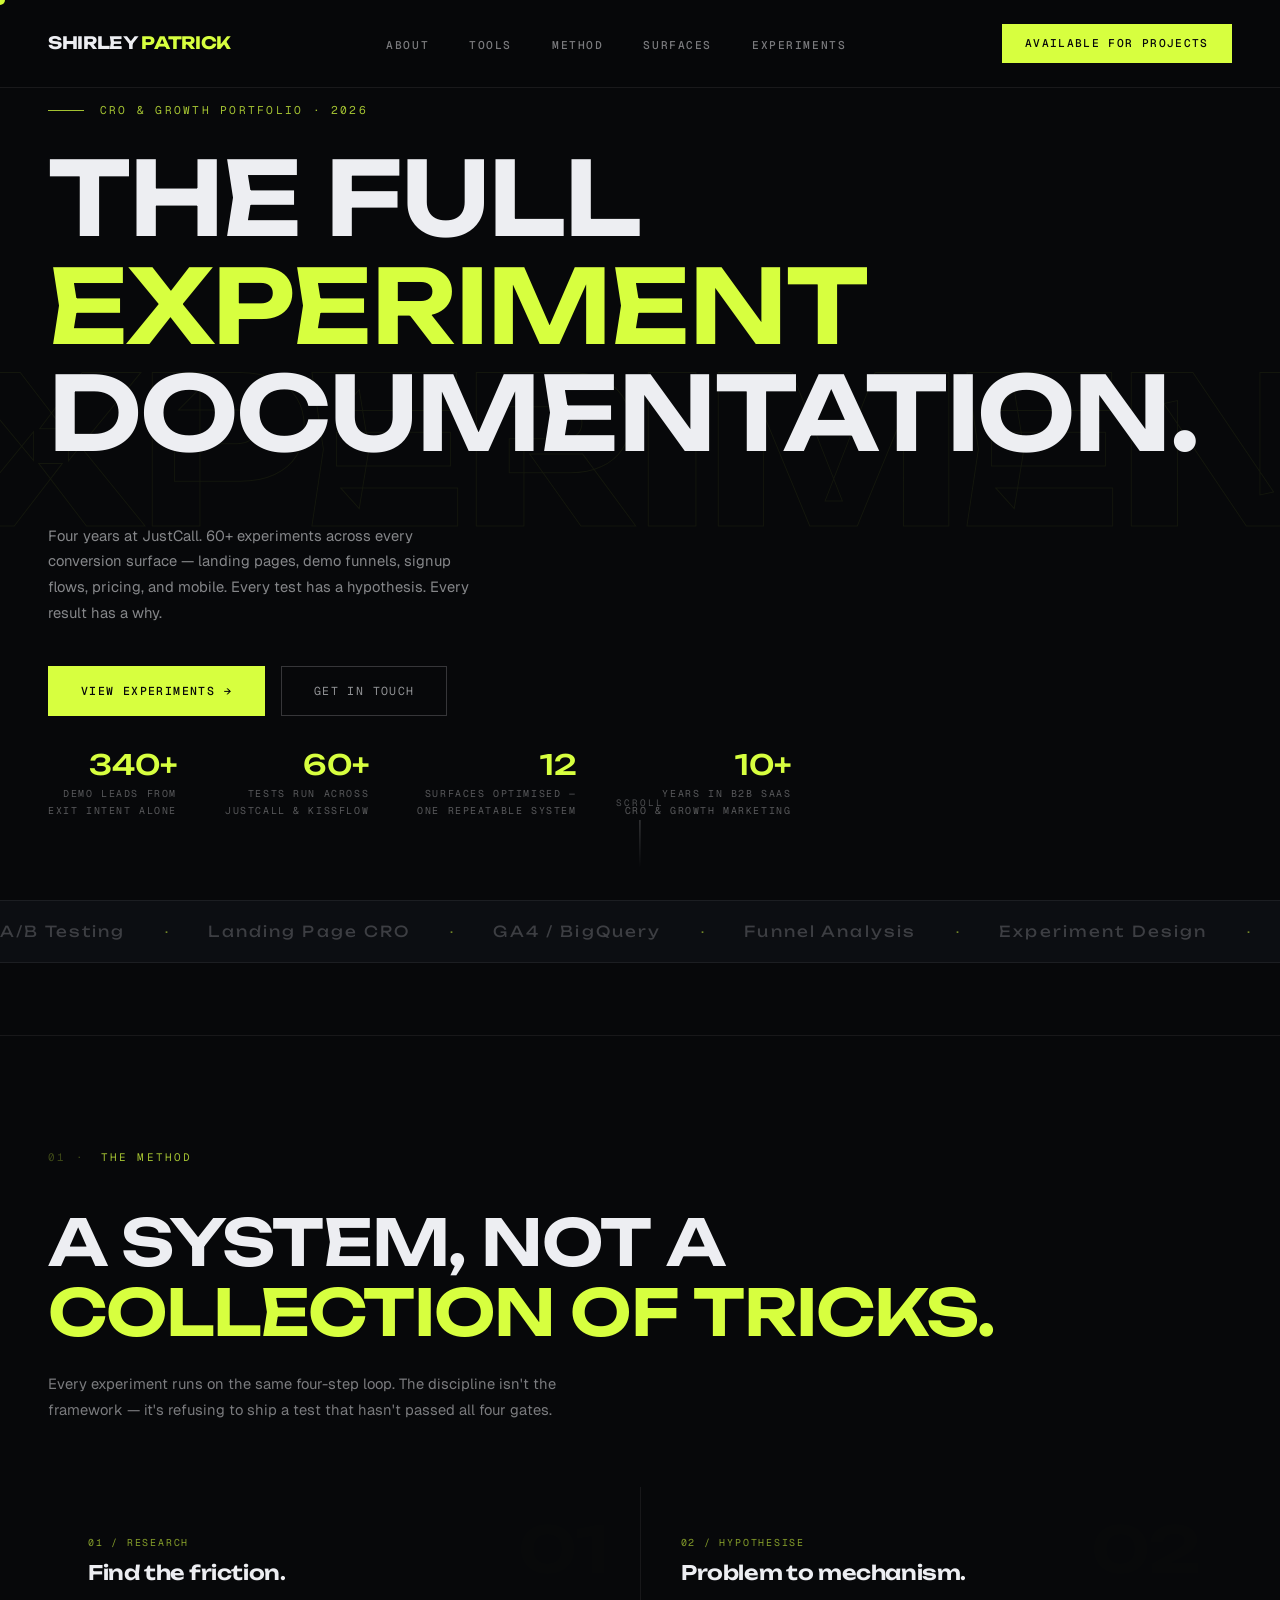
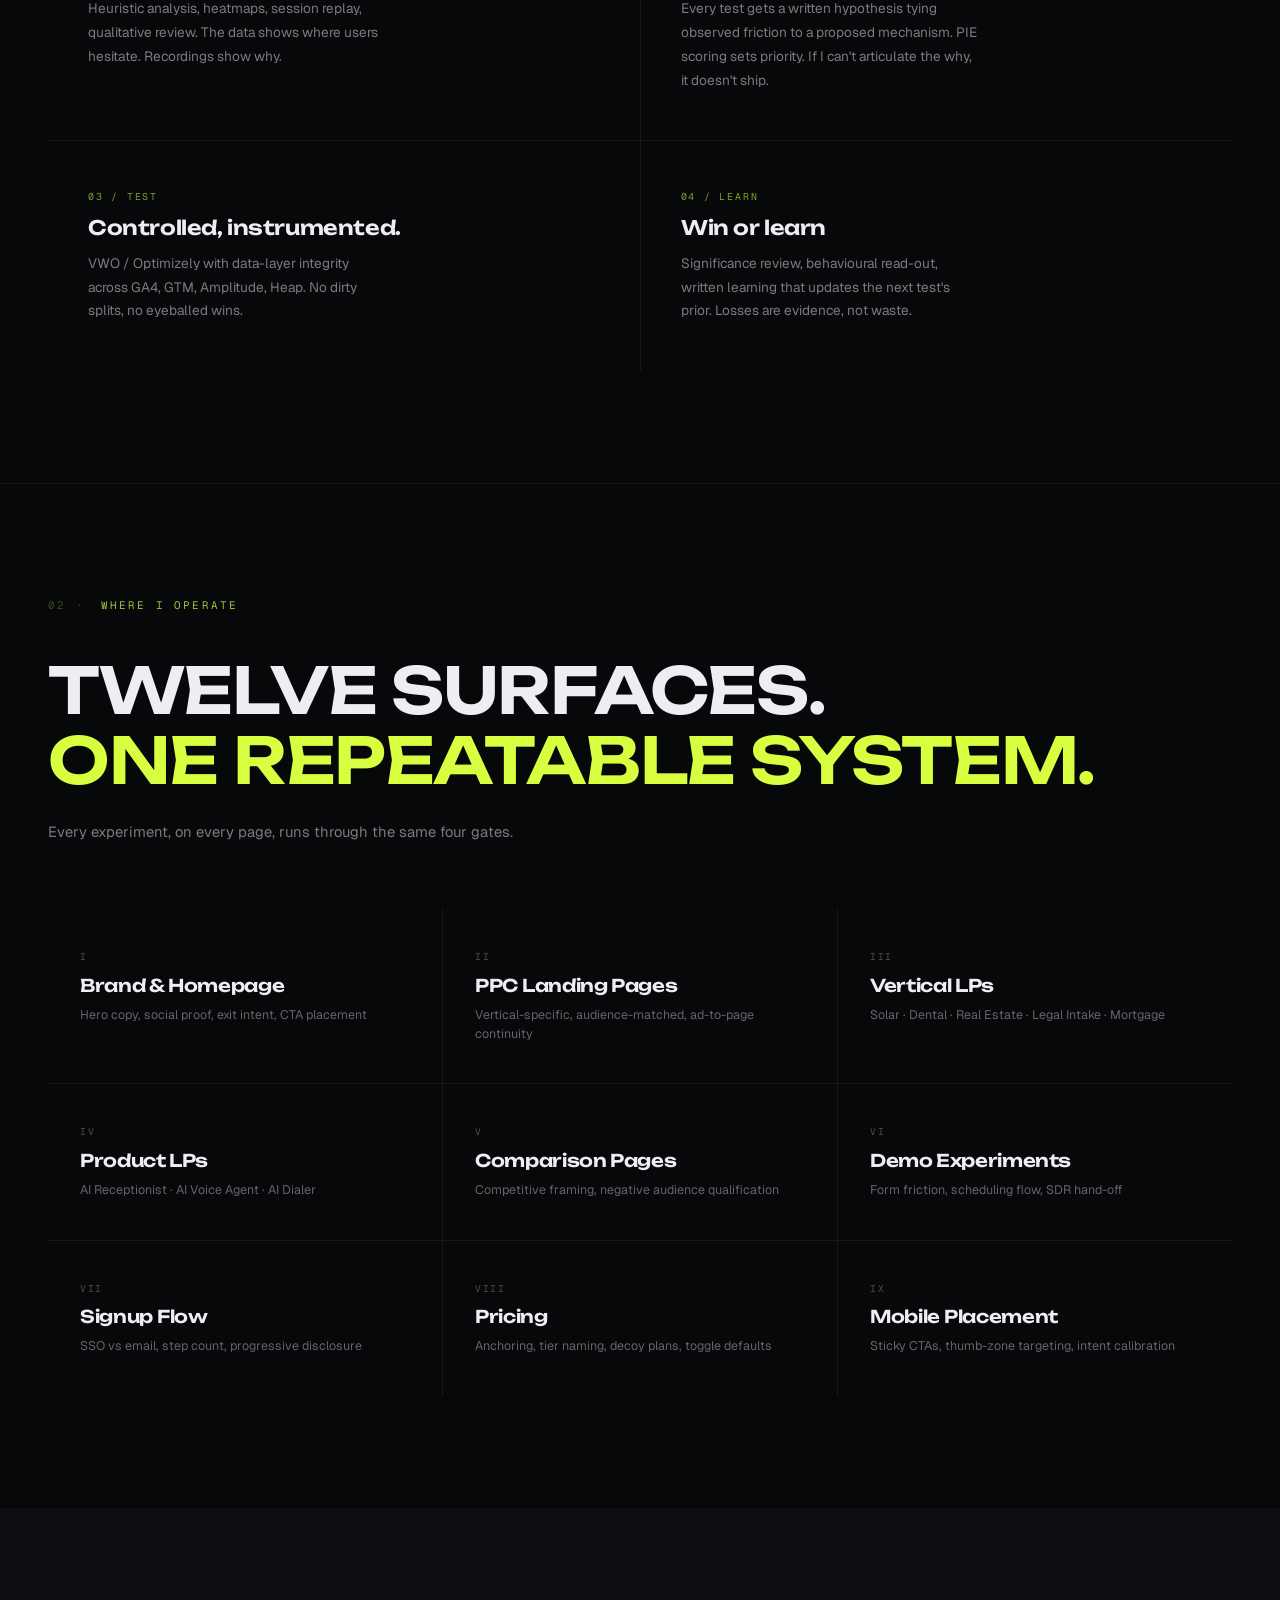
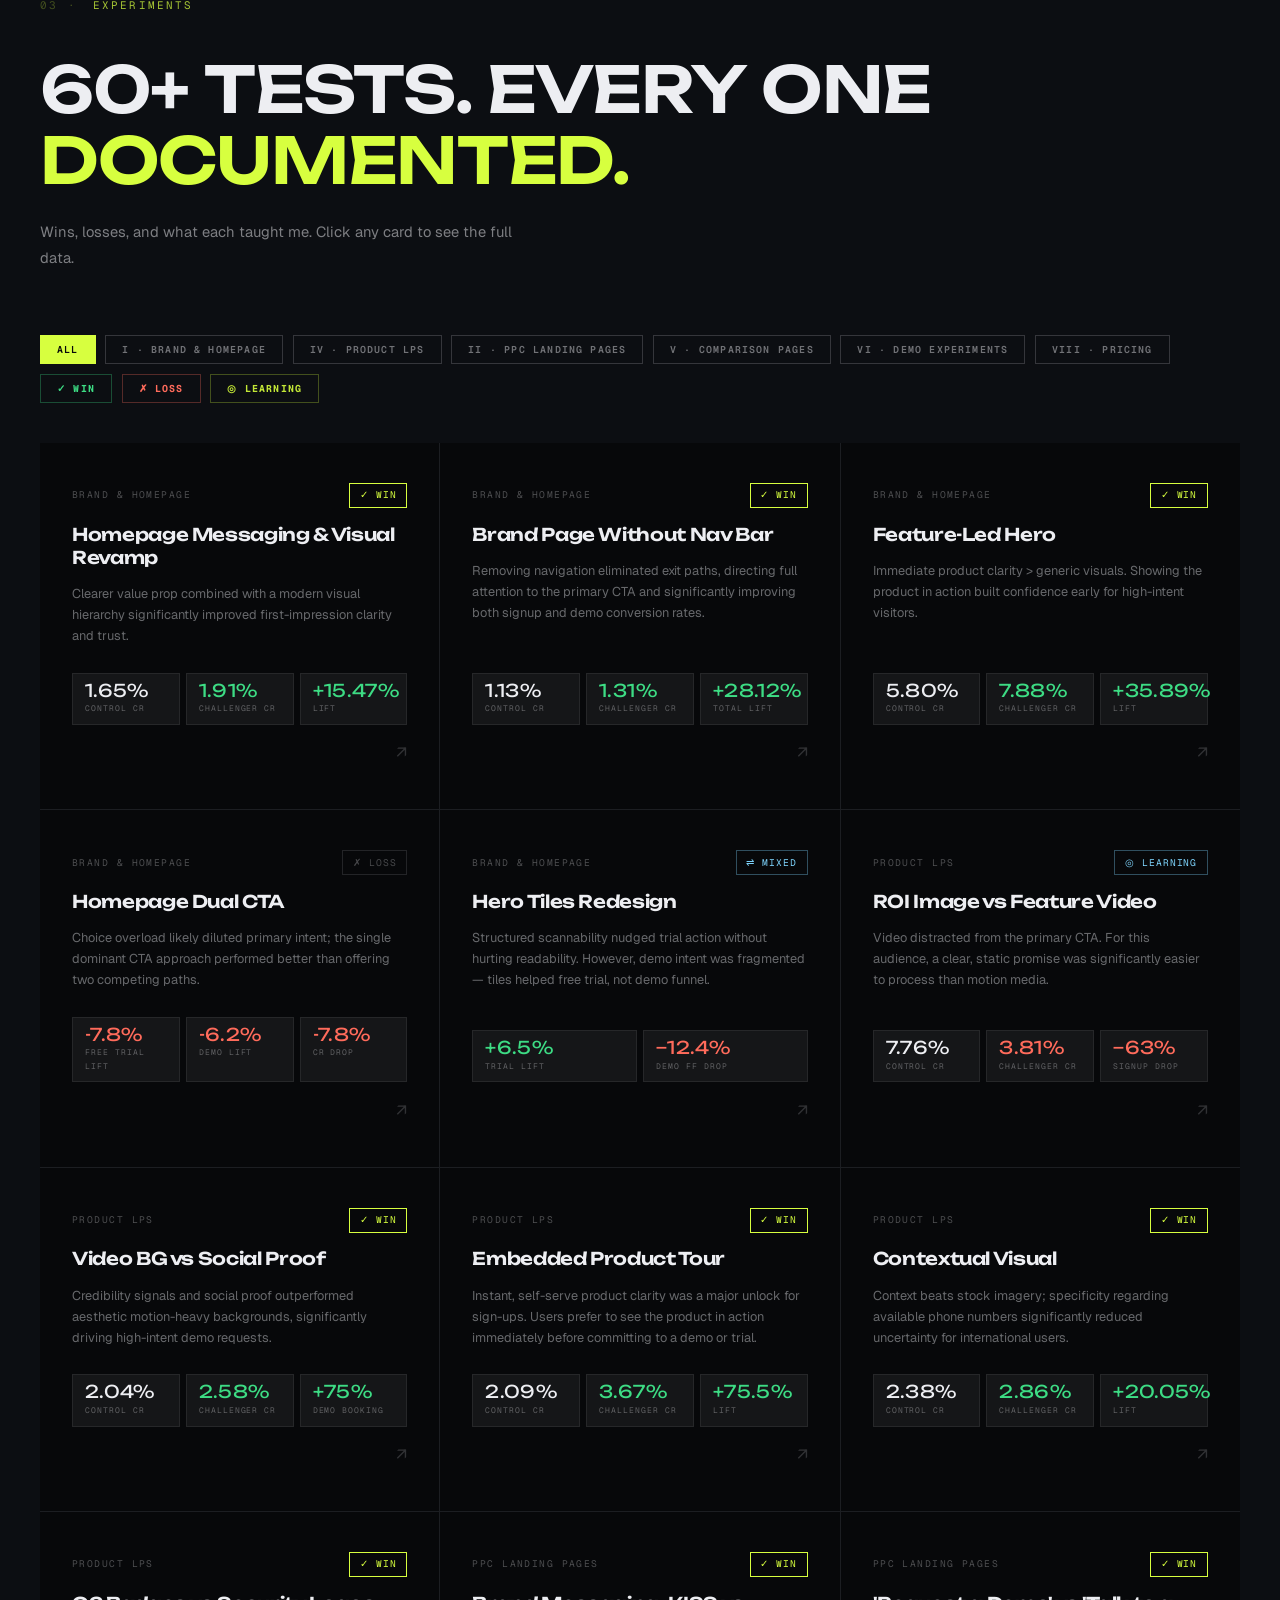
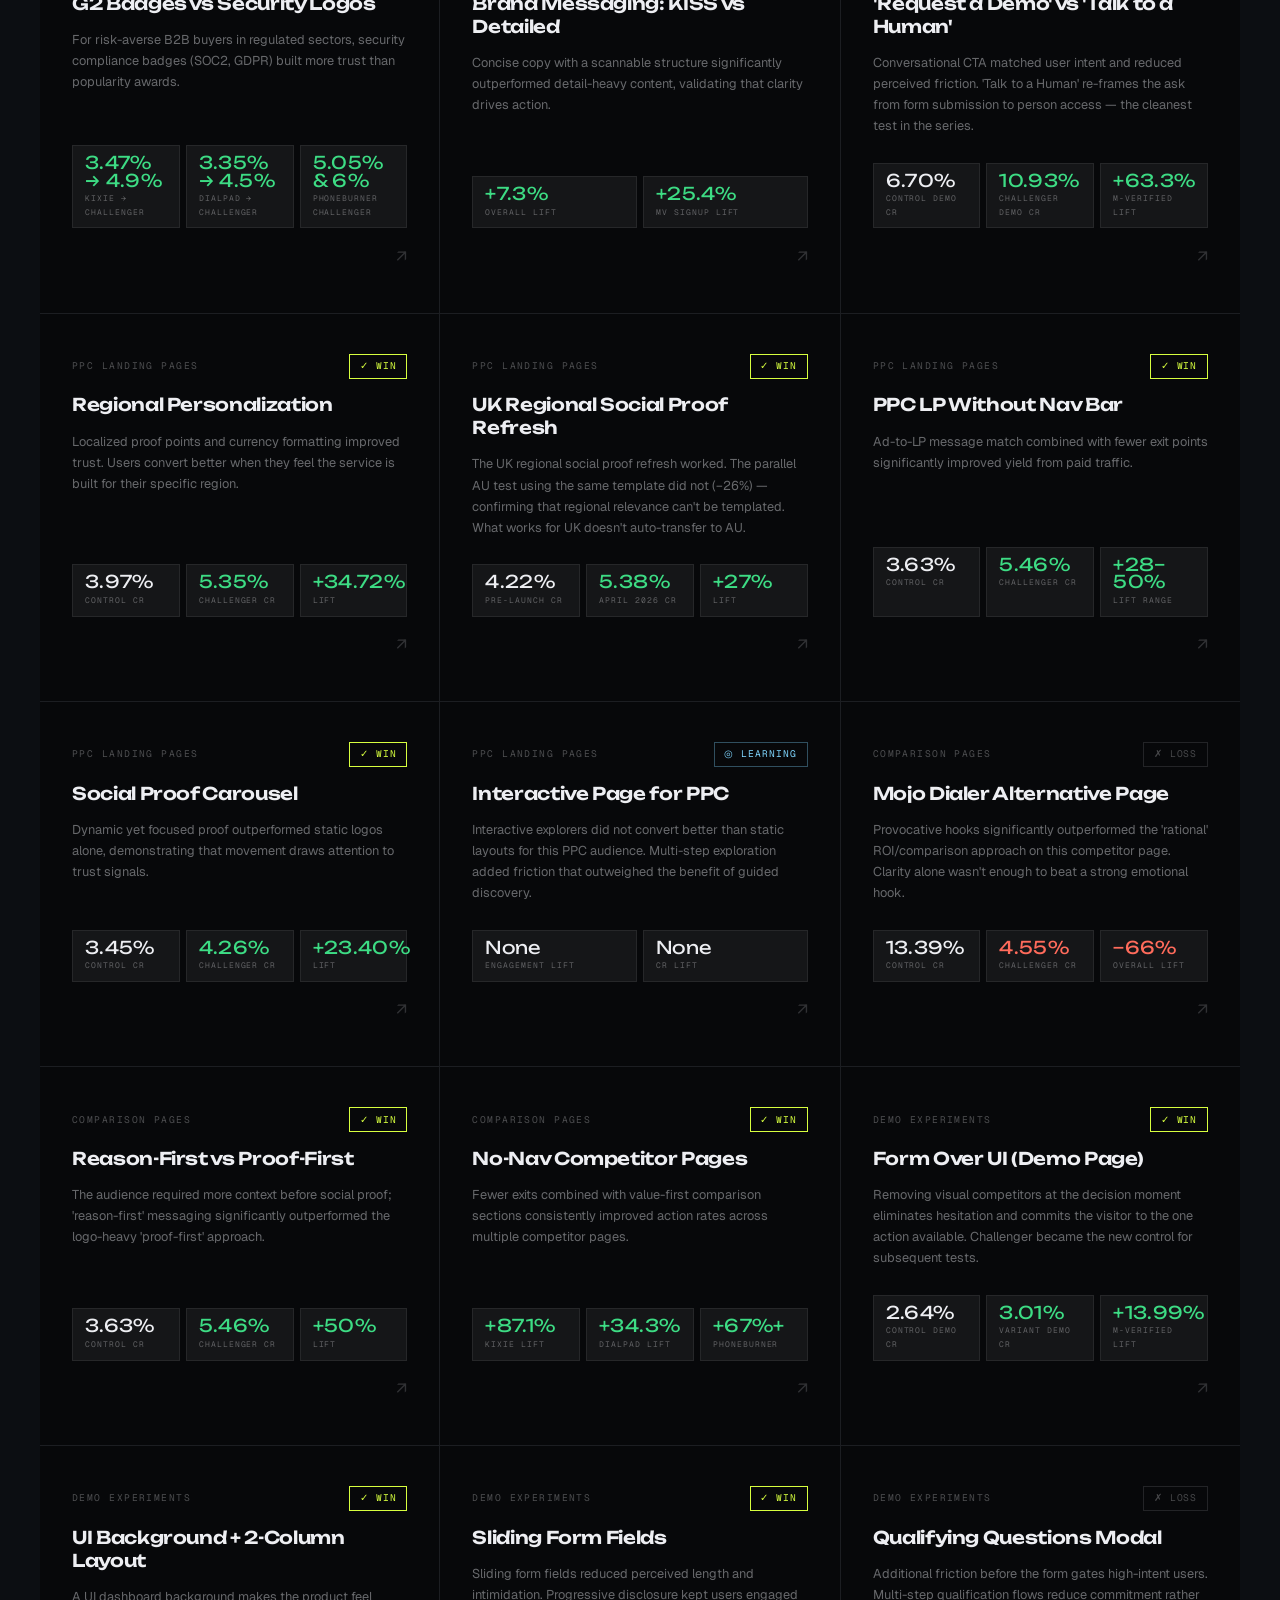
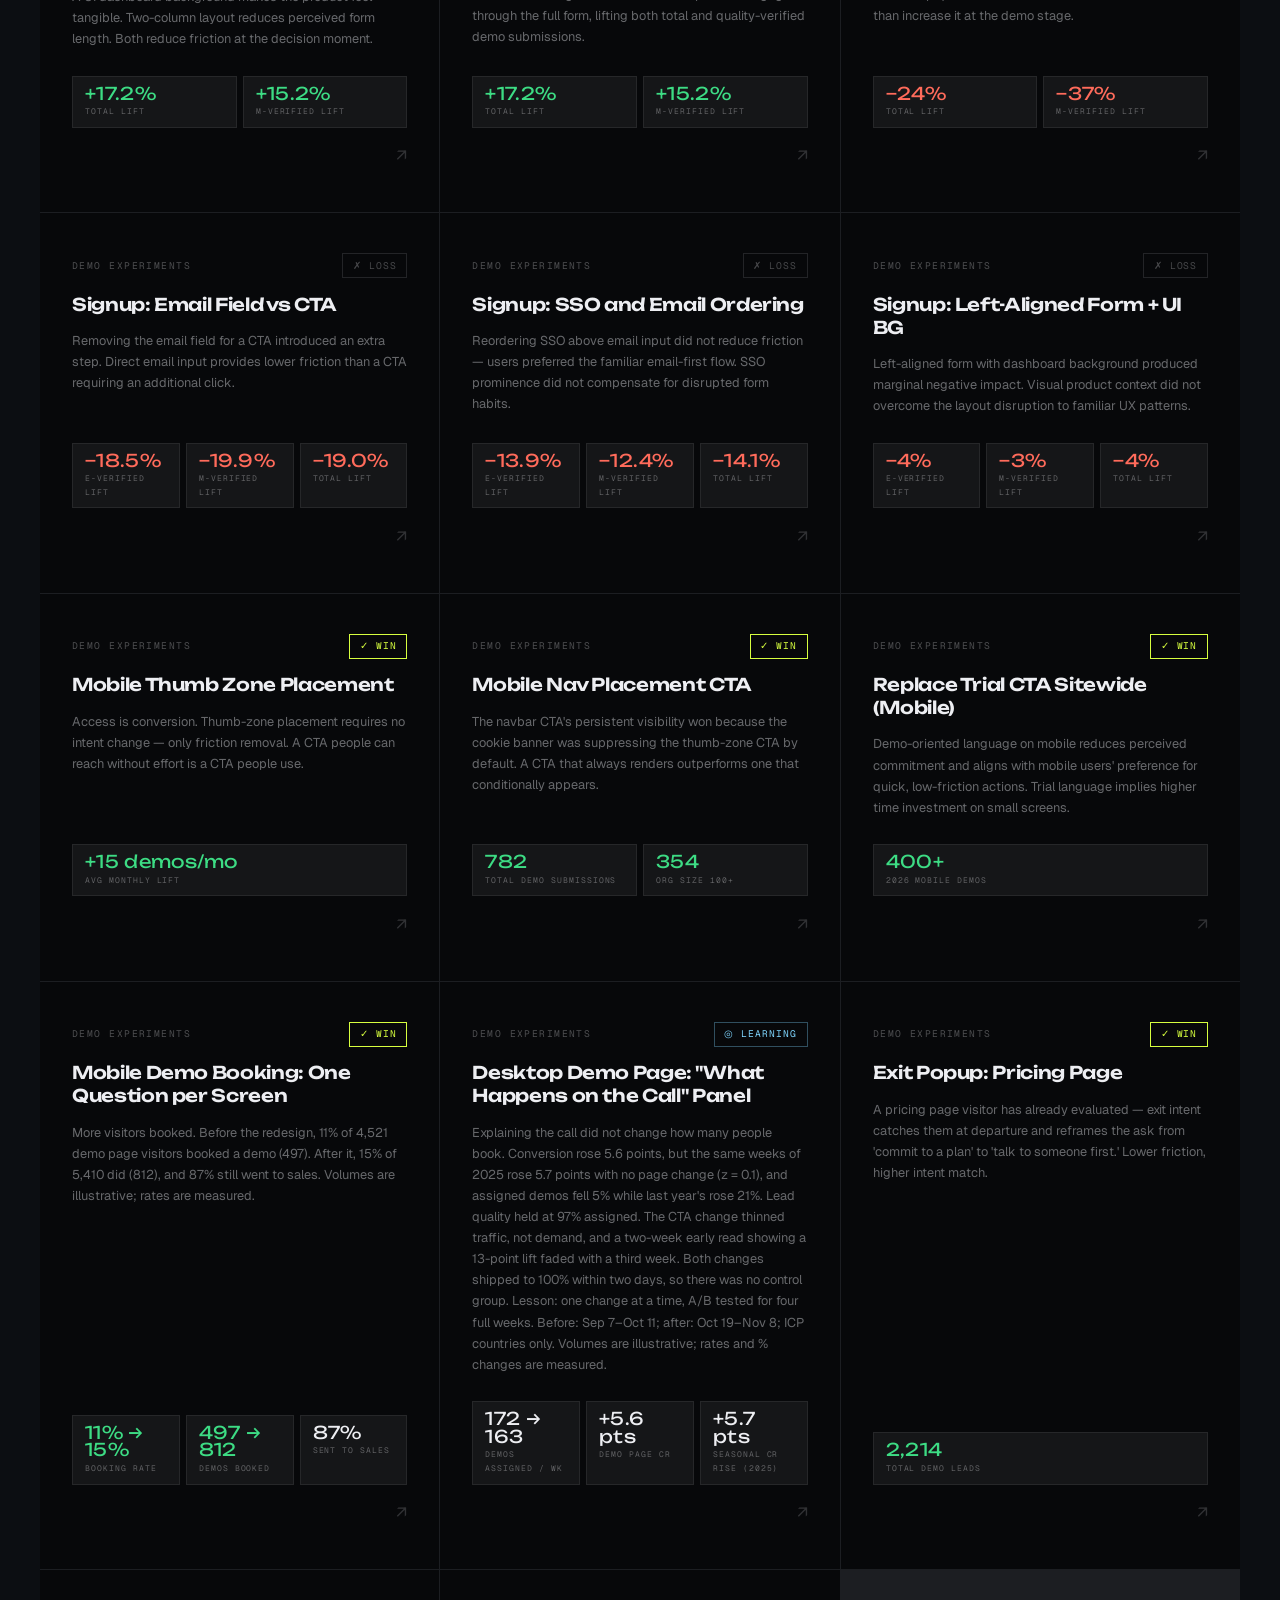
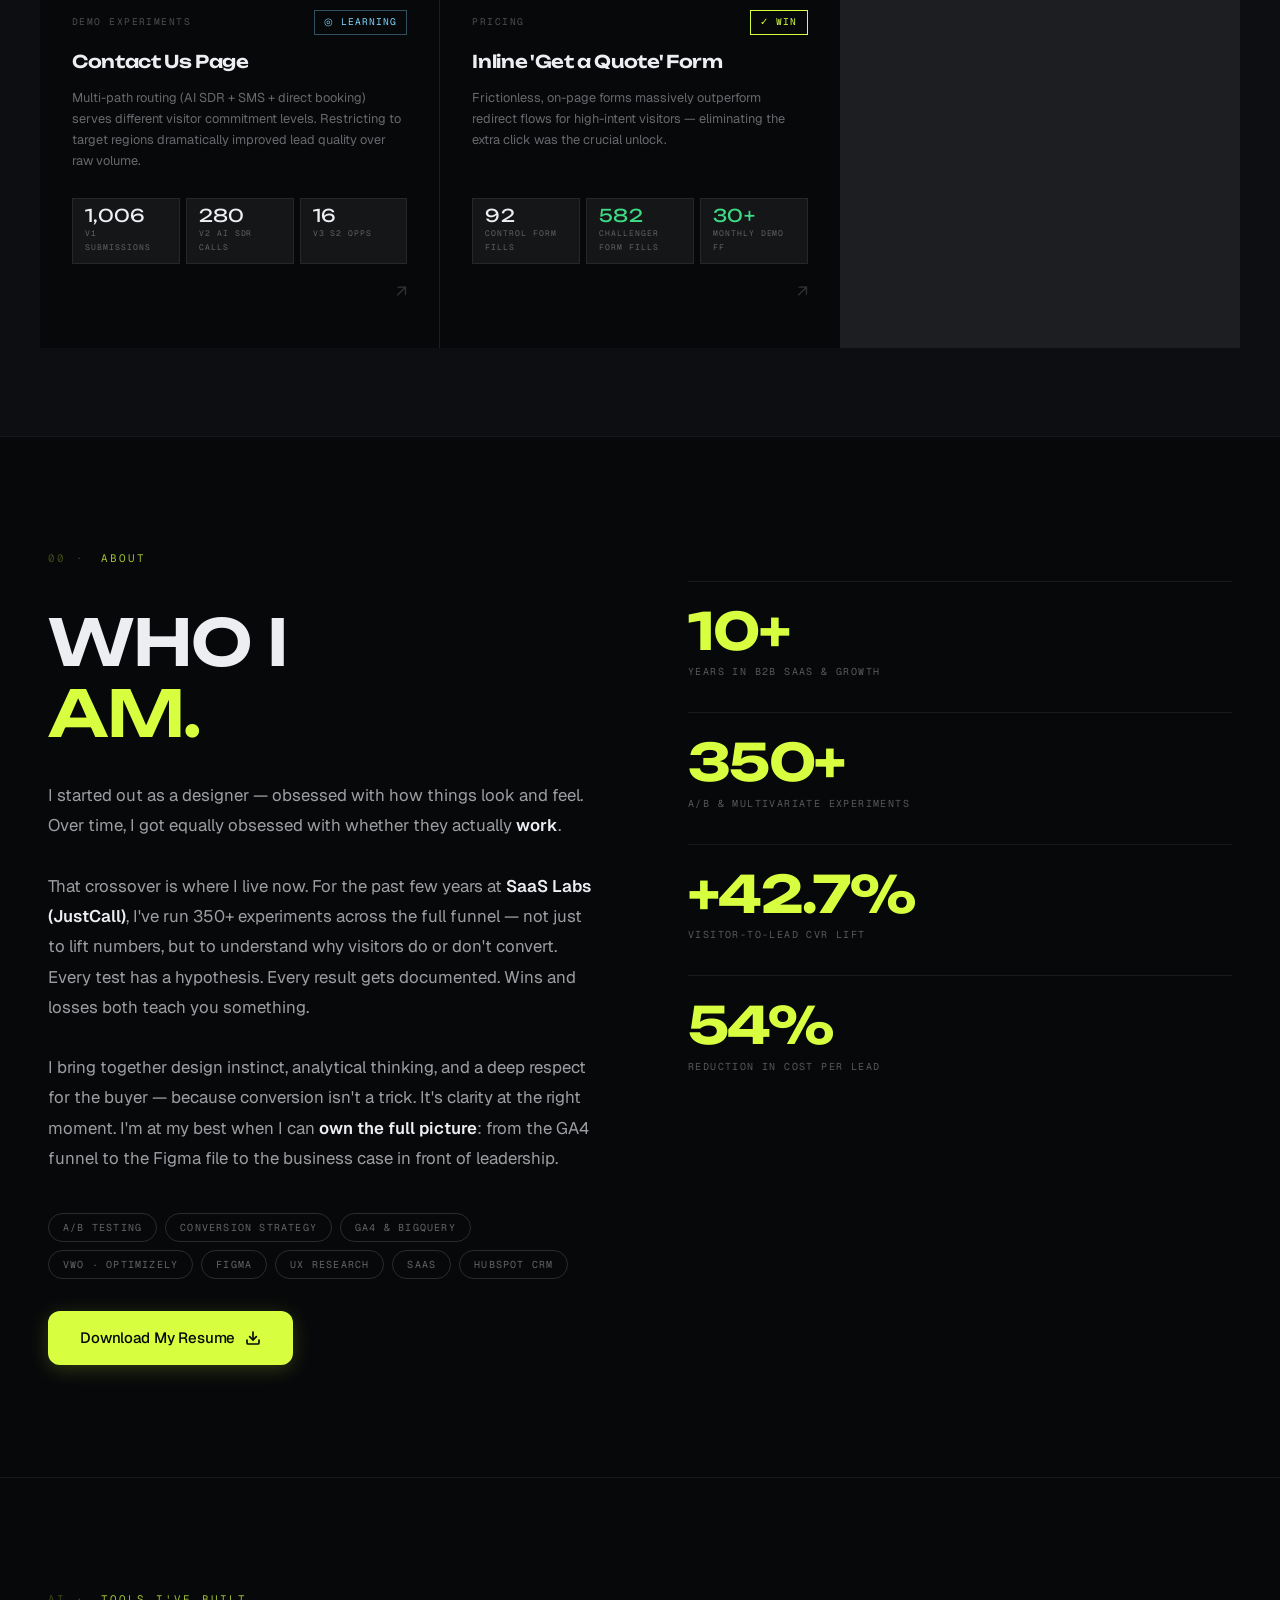
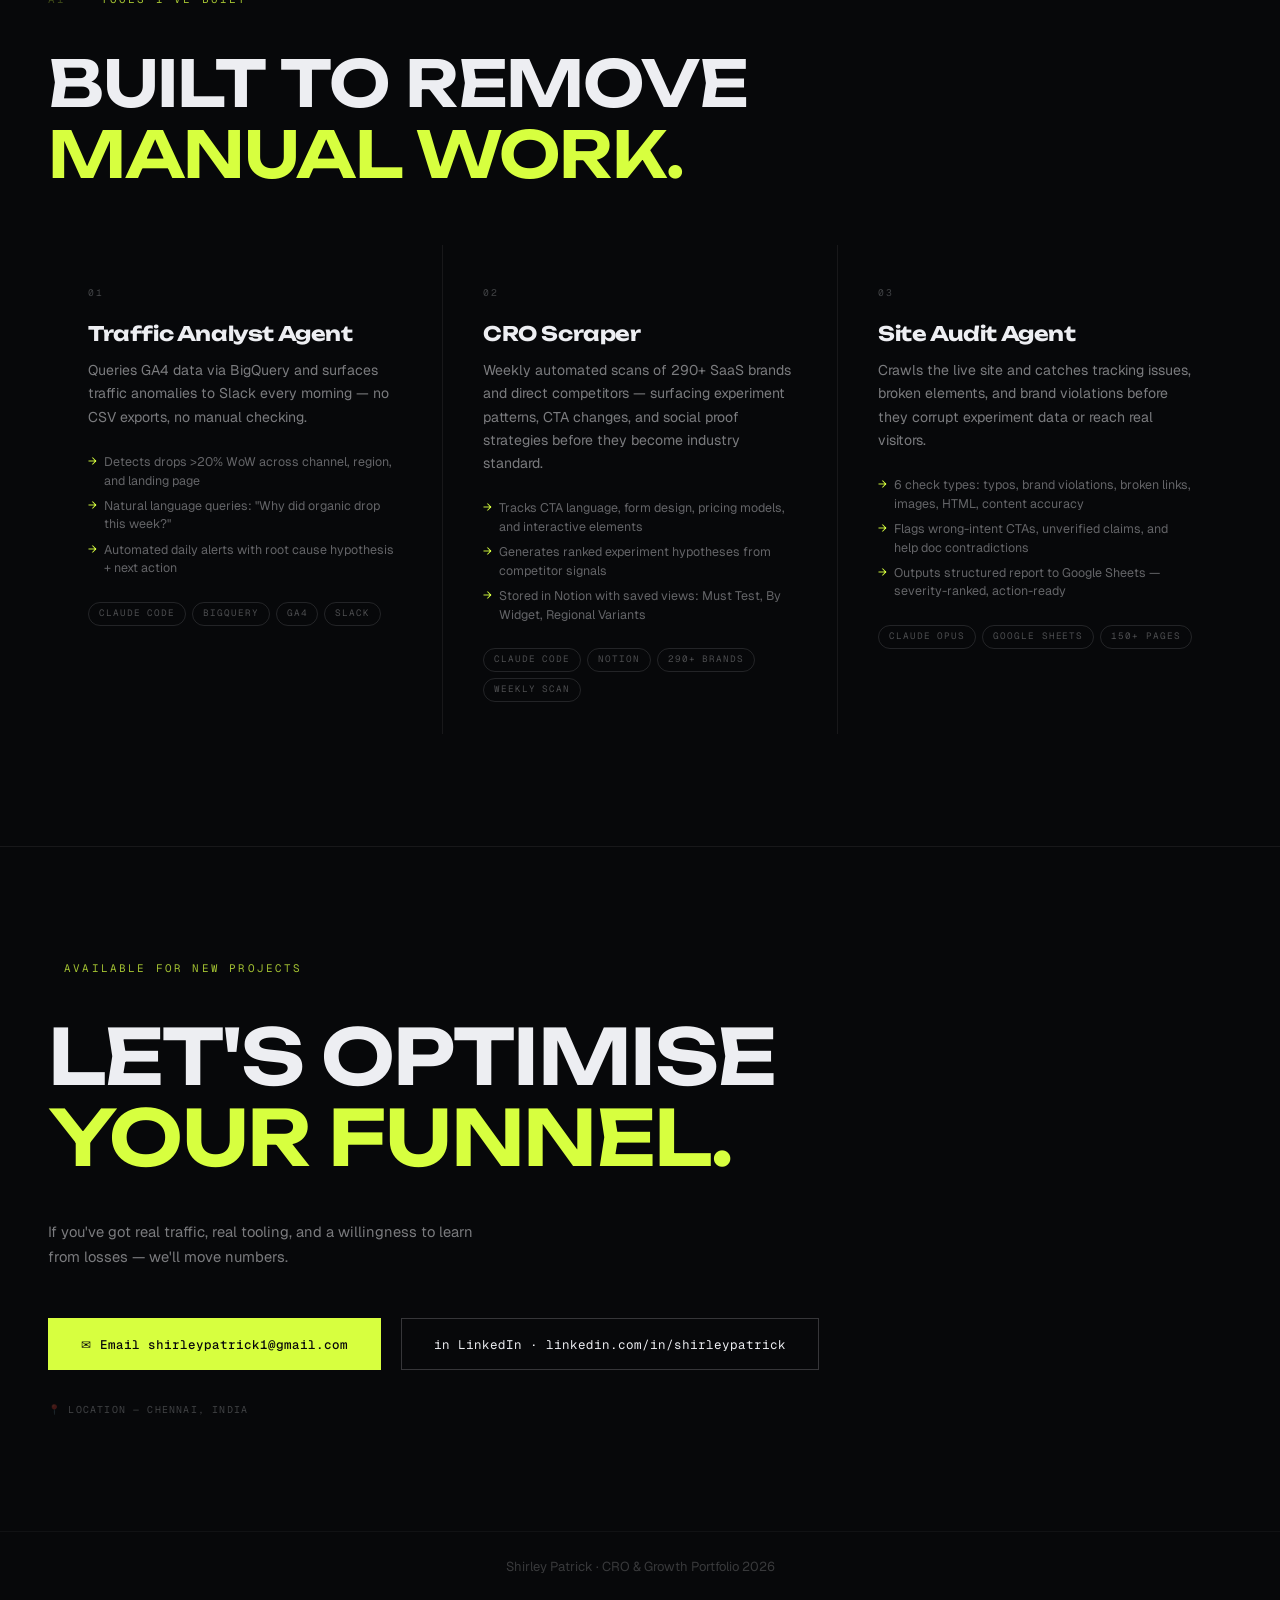
==== commit b221e040: "Add Demo-Exp10: desktop demo page 'What happens on the call' panel (learning) Co-Authored-By: Claude" ====
--- a/index.html
+++ b/index.html
@@ -2413,6 +2413,28 @@
   img:"assets/images/image_mobile_exp9_demo_flow.png"
 },
 {
+  id:"Demo-Exp10", sec:"demo", result:"learning",
+  title:"Desktop Demo Page: \"What Happens on the Call\" Panel",
+  url:"justcall.io/demo (desktop) · Oct 12–14 2026",
+  hypo:"If we show visitors what the 30-minute call covers (map your setup, see the right configuration, plan pricing and migration) beside the demo form, more of them will book, because uncertainty about the call is a reason to hold back. Two days earlier, demo CTAs were hidden from reject users so unqualified visitors stay off the demo path.",
+  metrics:[
+    {l:"Demos assigned / wk", v:"172 → 163"},
+    {l:"Demo page CR", v:"+5.6 pts"},
+    {l:"Seasonal CR rise (2025)", v:"+5.7 pts"}
+  ],
+  headers:["Weekly avg, ICP desktop","Before","After"],
+  rows:[
+    {k:"Cleaned visitors",          v:"11,064", v2:"7,816", c2:"neg"},
+    {k:"Demo page users",           v:"482",   v2:"394",   c2:"neg"},
+    {k:"Demo requests",             v:"179",   v2:"168"},
+    {k:"Demo assigned (primary)",   v:"172",   v2:"163"},
+    {k:"Demo page CR",              v:"37.1%", v2:"42.7%"},
+    {k:"Requests assigned to sales",v:"95.9%", v2:"97.1%", c2:"pos"}
+  ],
+  insight:"Explaining the call did not change how many people book. Conversion rose 5.6 points, but the same weeks of 2025 rose 5.7 points with no page change (z = 0.1), and assigned demos fell 5% while last year's rose 21%. Lead quality held at 97% assigned. The CTA change thinned traffic, not demand, and a two-week early read showing a 13-point lift faded with a third week. Both changes shipped to 100% within two days, so there was no control group. Lesson: one change at a time, A/B tested for four full weeks. Before: Sep 7–Oct 11; after: Oct 19–Nov 8; ICP countries only. Volumes are illustrative; rates and % changes are measured.",
+  img:"assets/images/image_demo_exp10_call_panel.png"
+},
+{
   id:"Demo-Exp8", sec:"demo", result:"win",
   title:"Exit Popup: Pricing Page",
   url:"justcall.io/pricing/ · 2024 onwards",
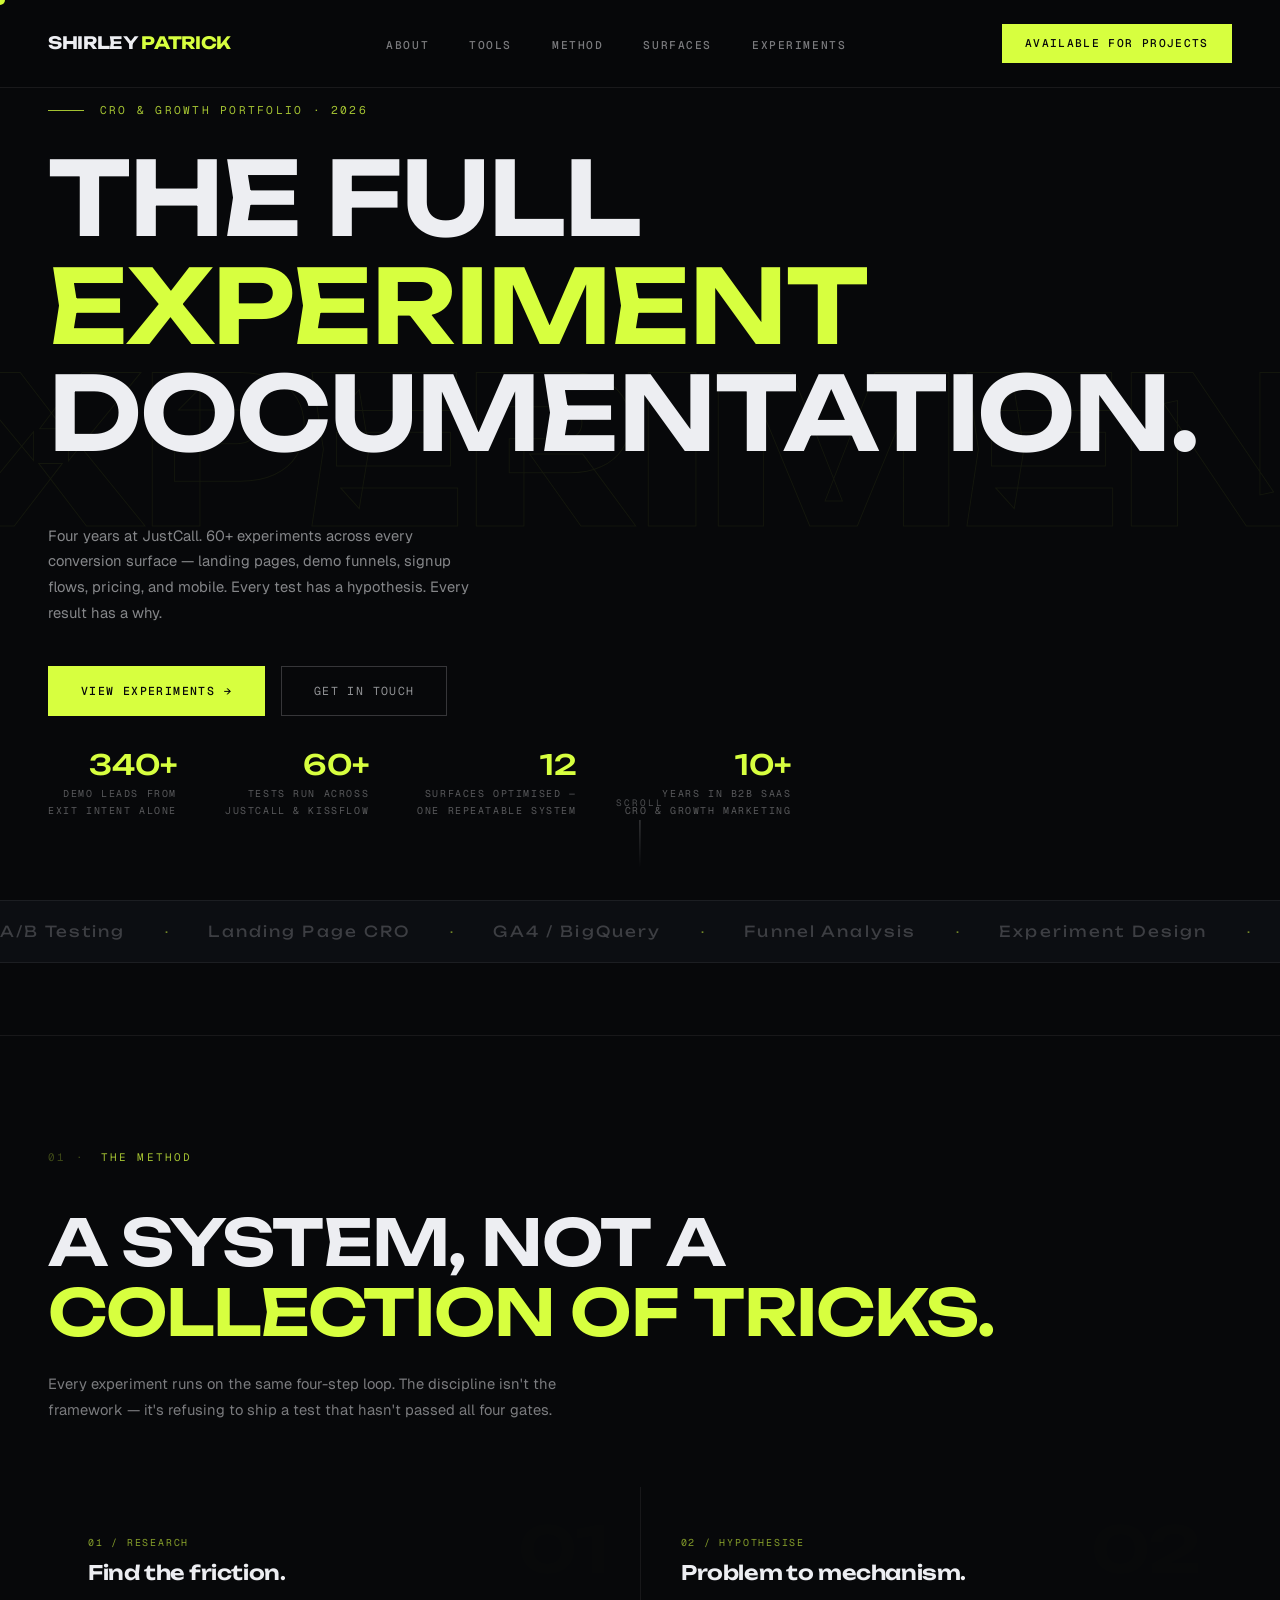
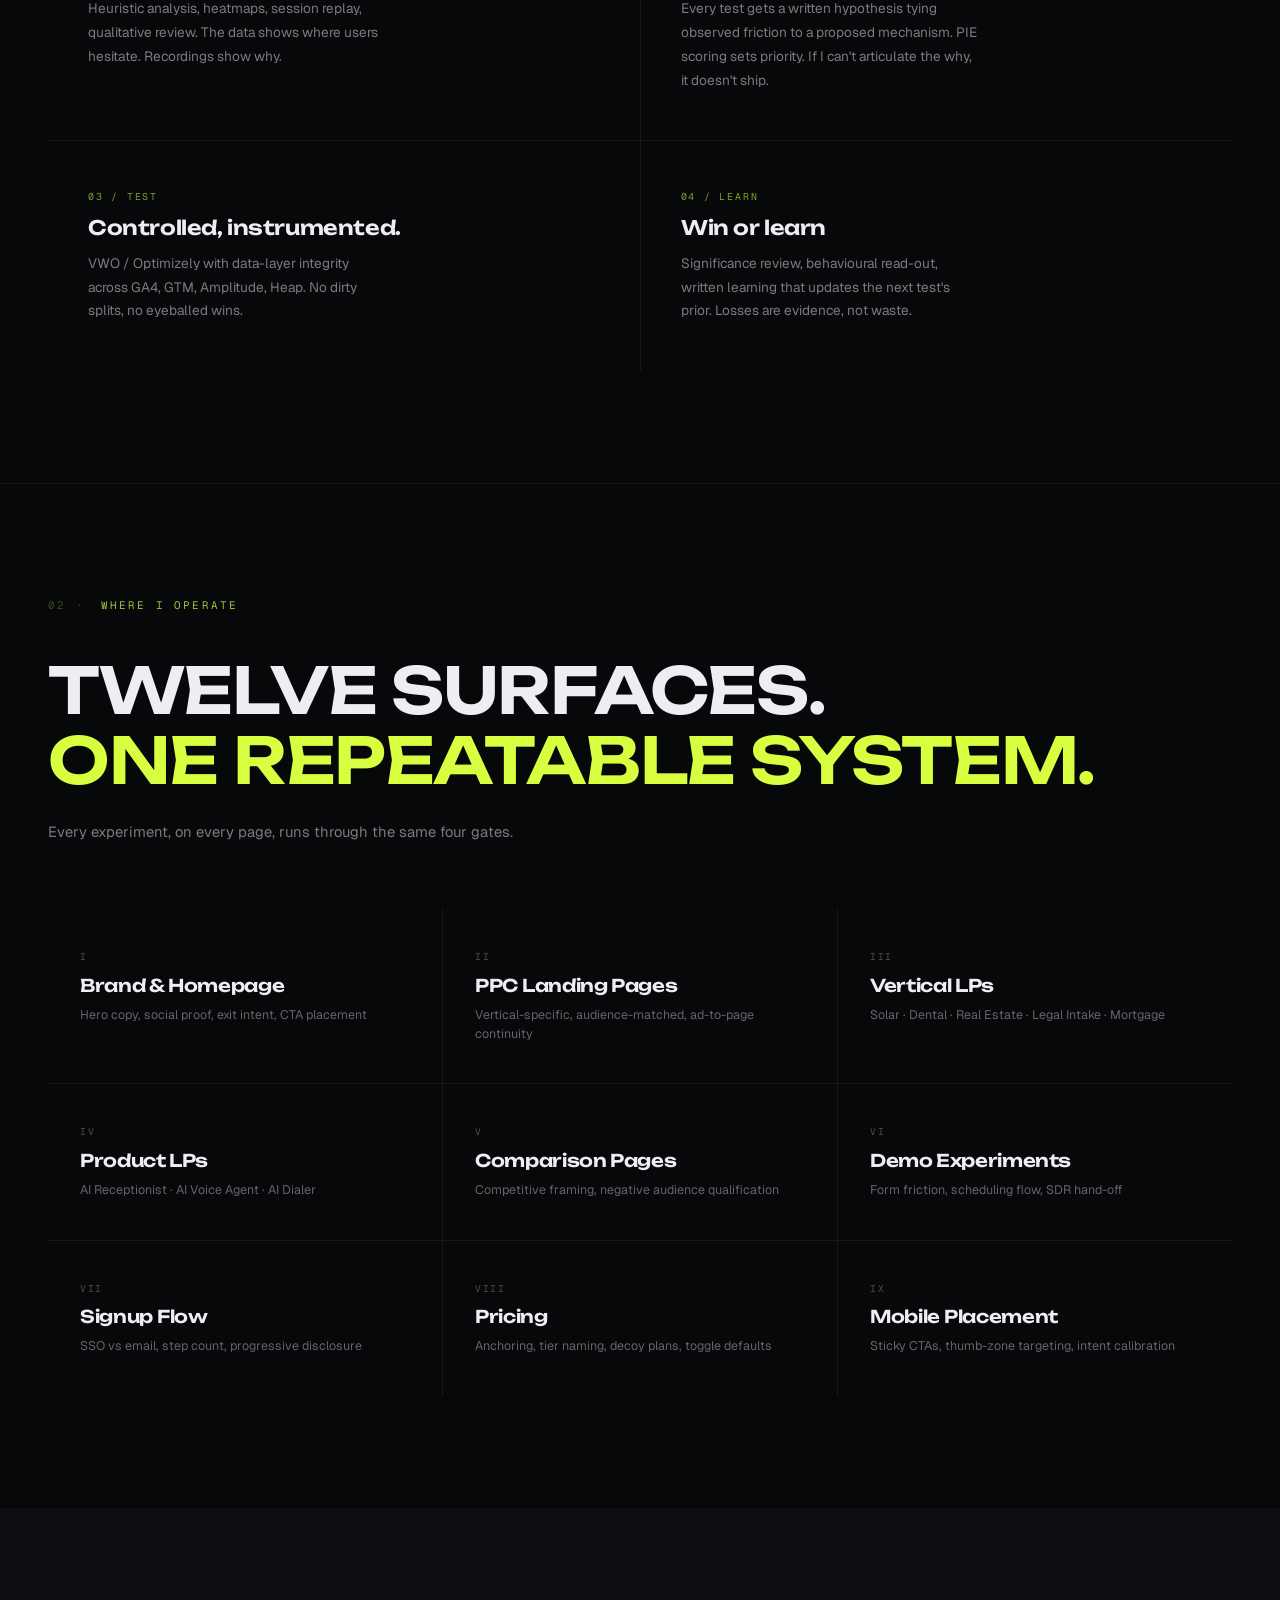
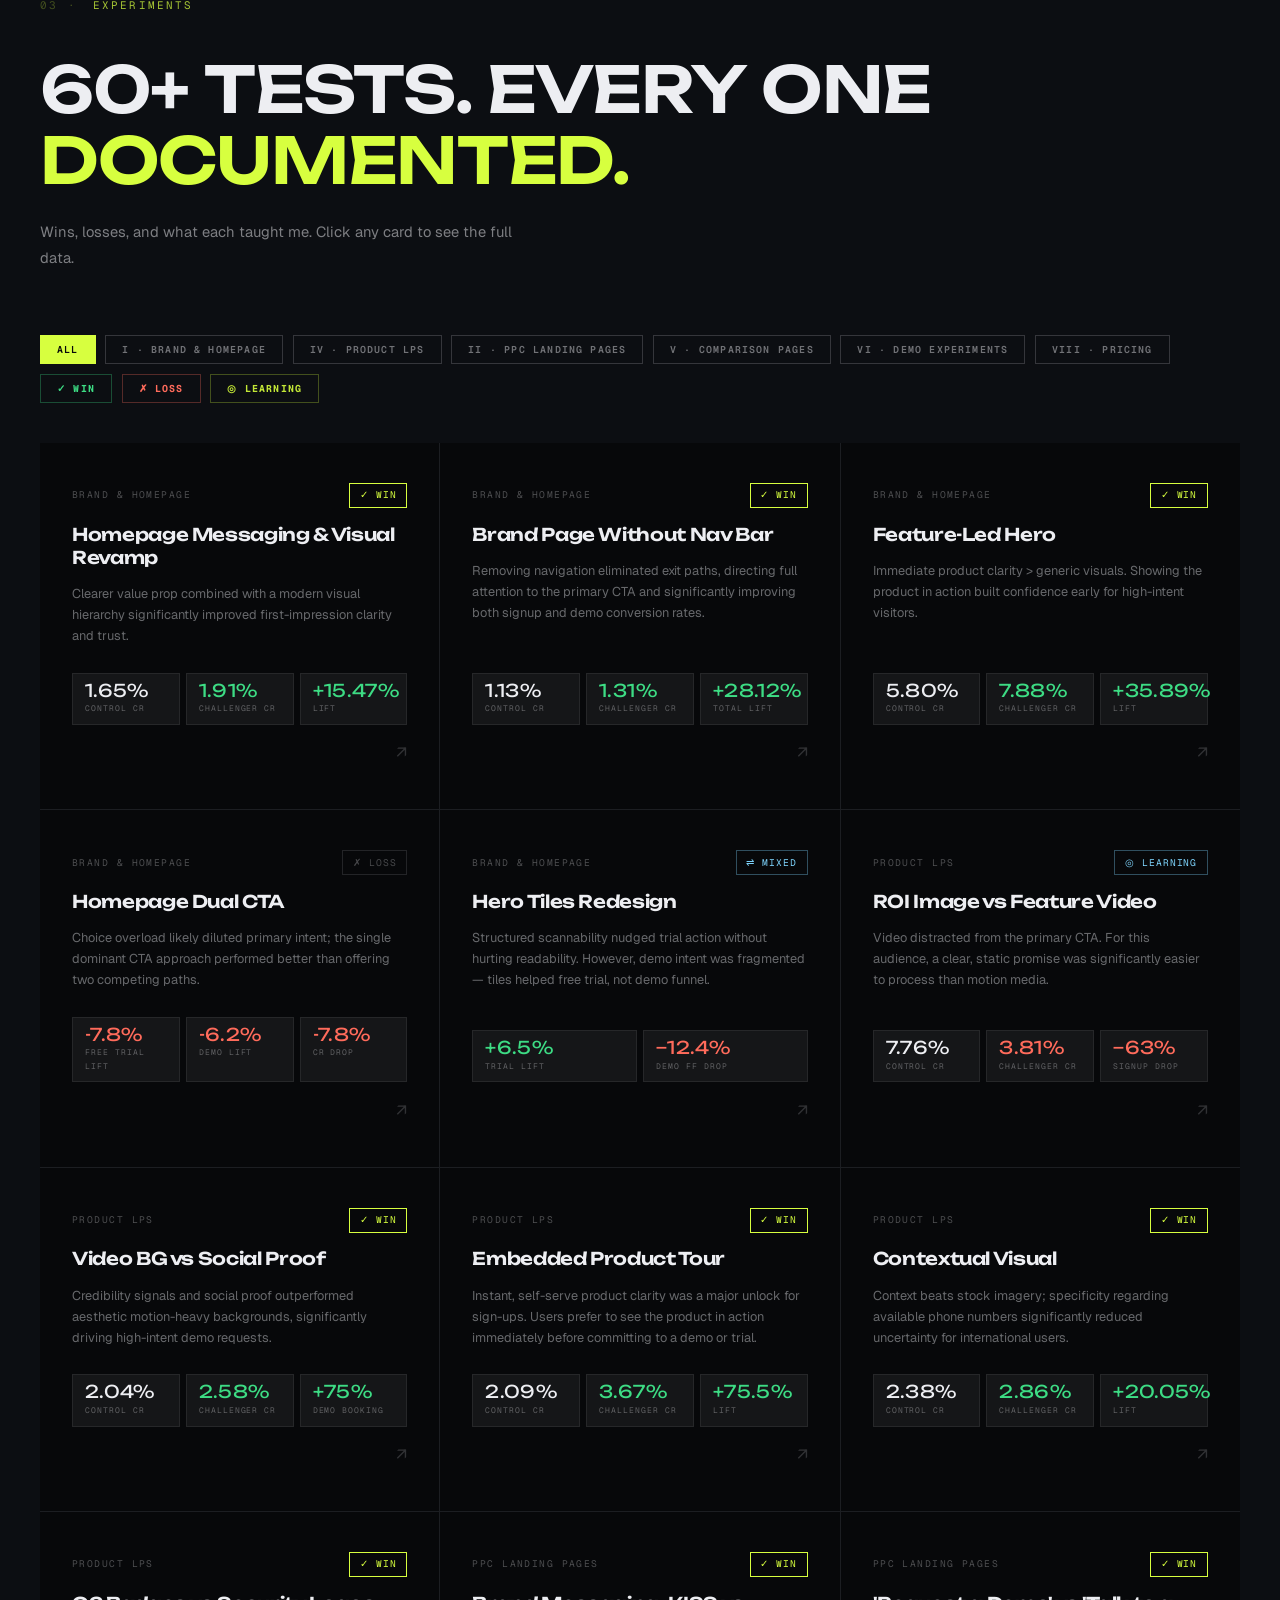
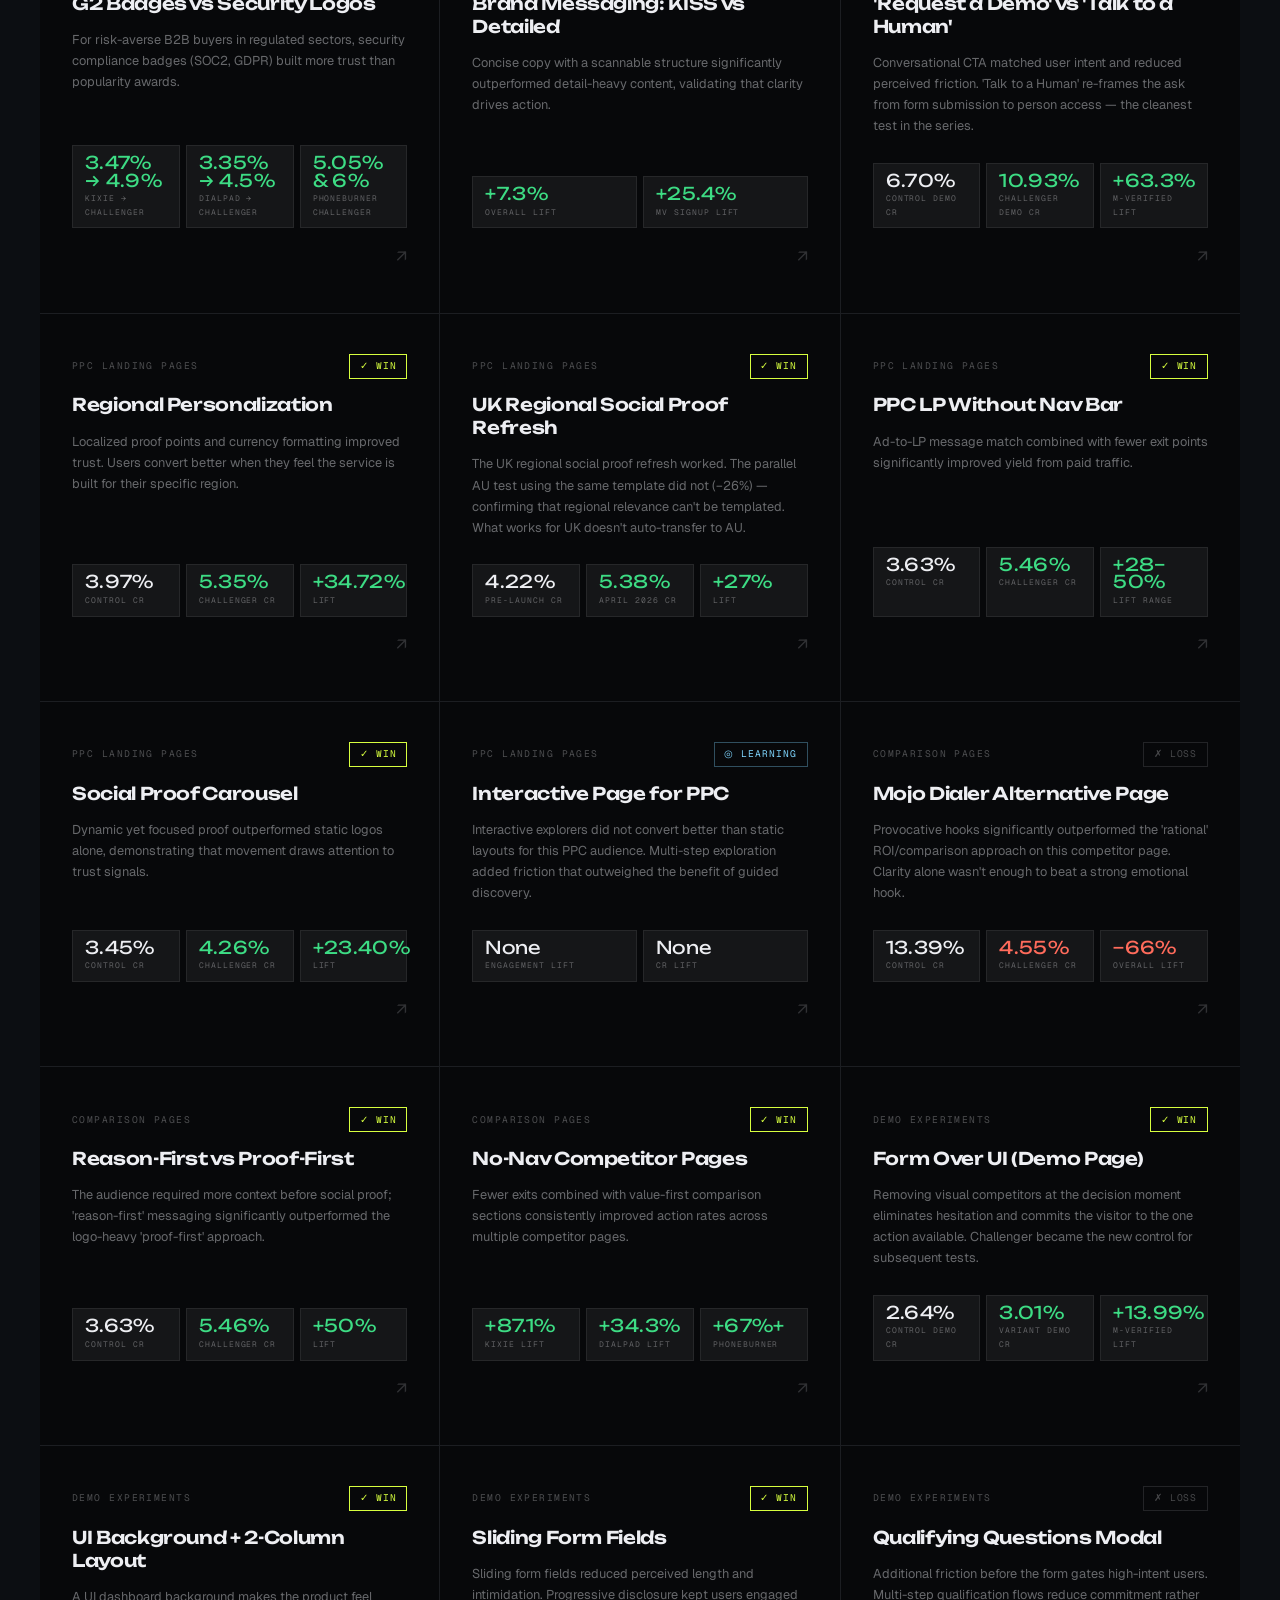
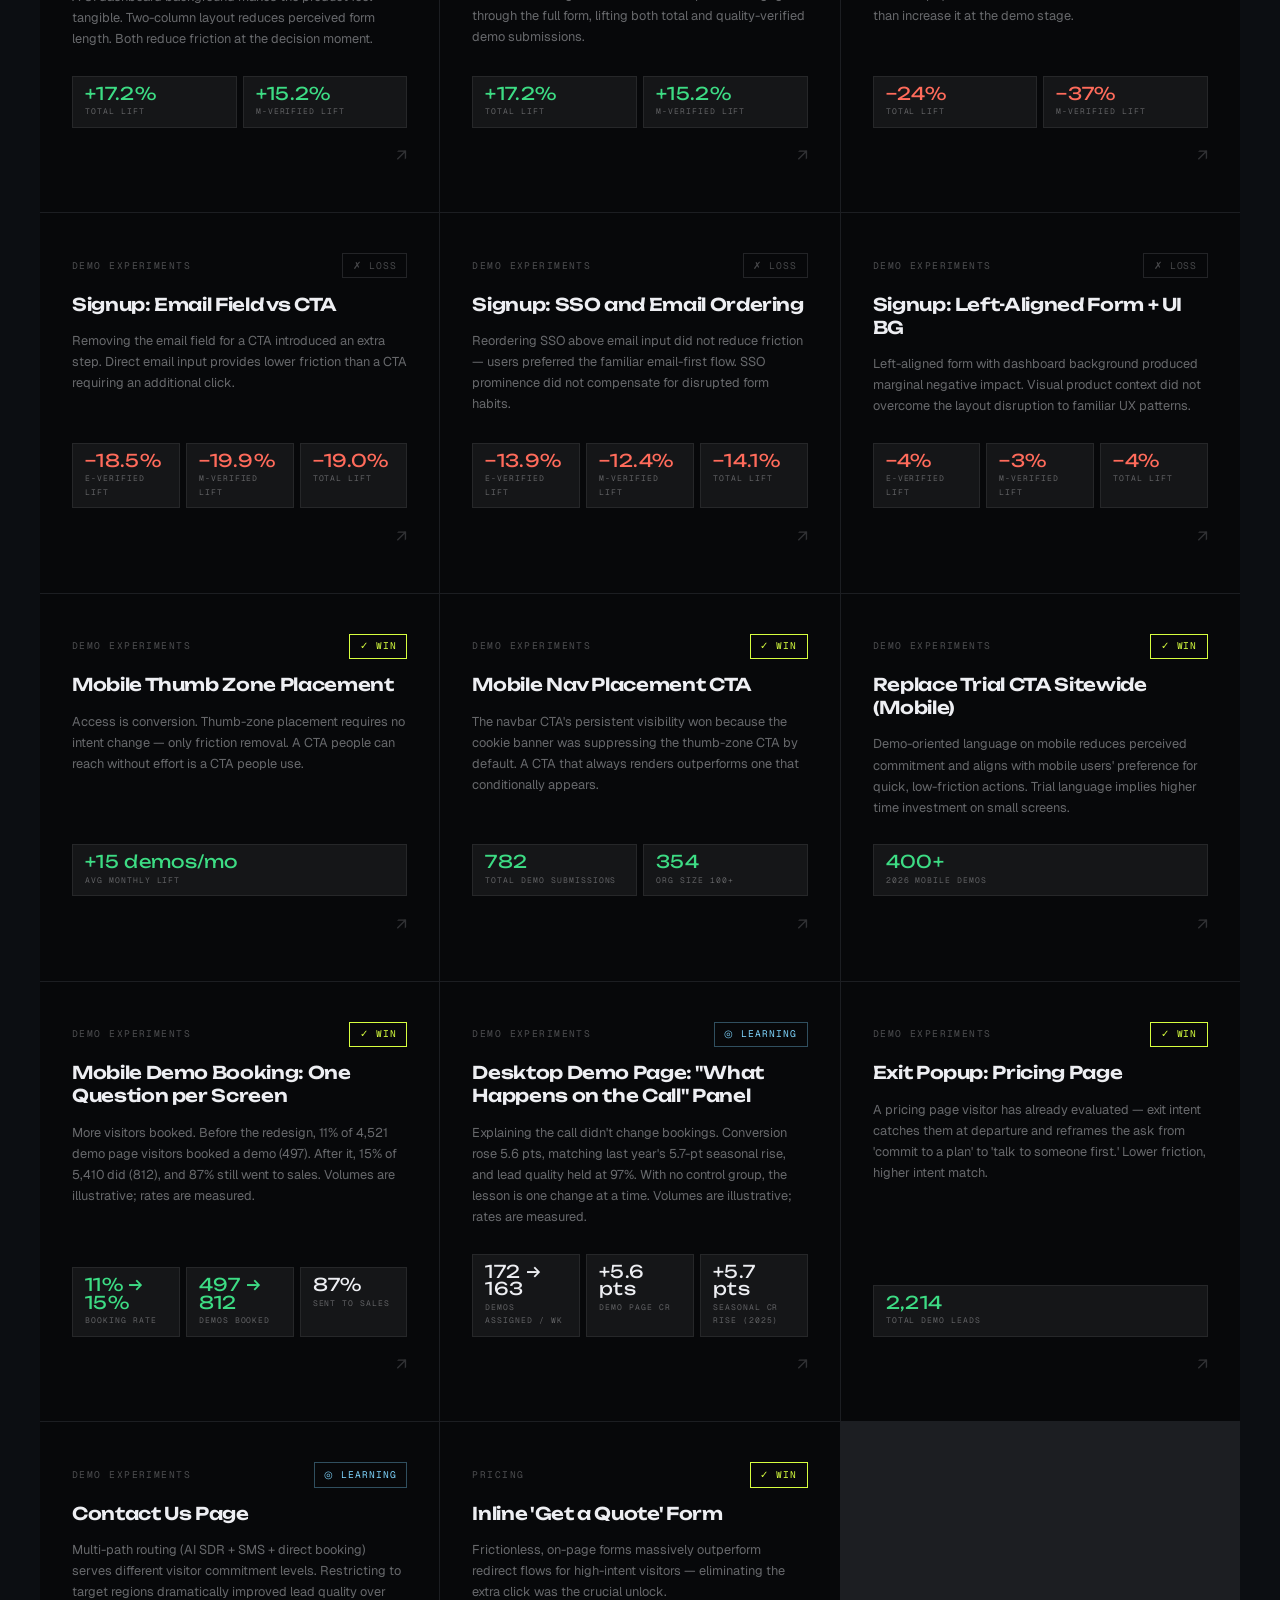
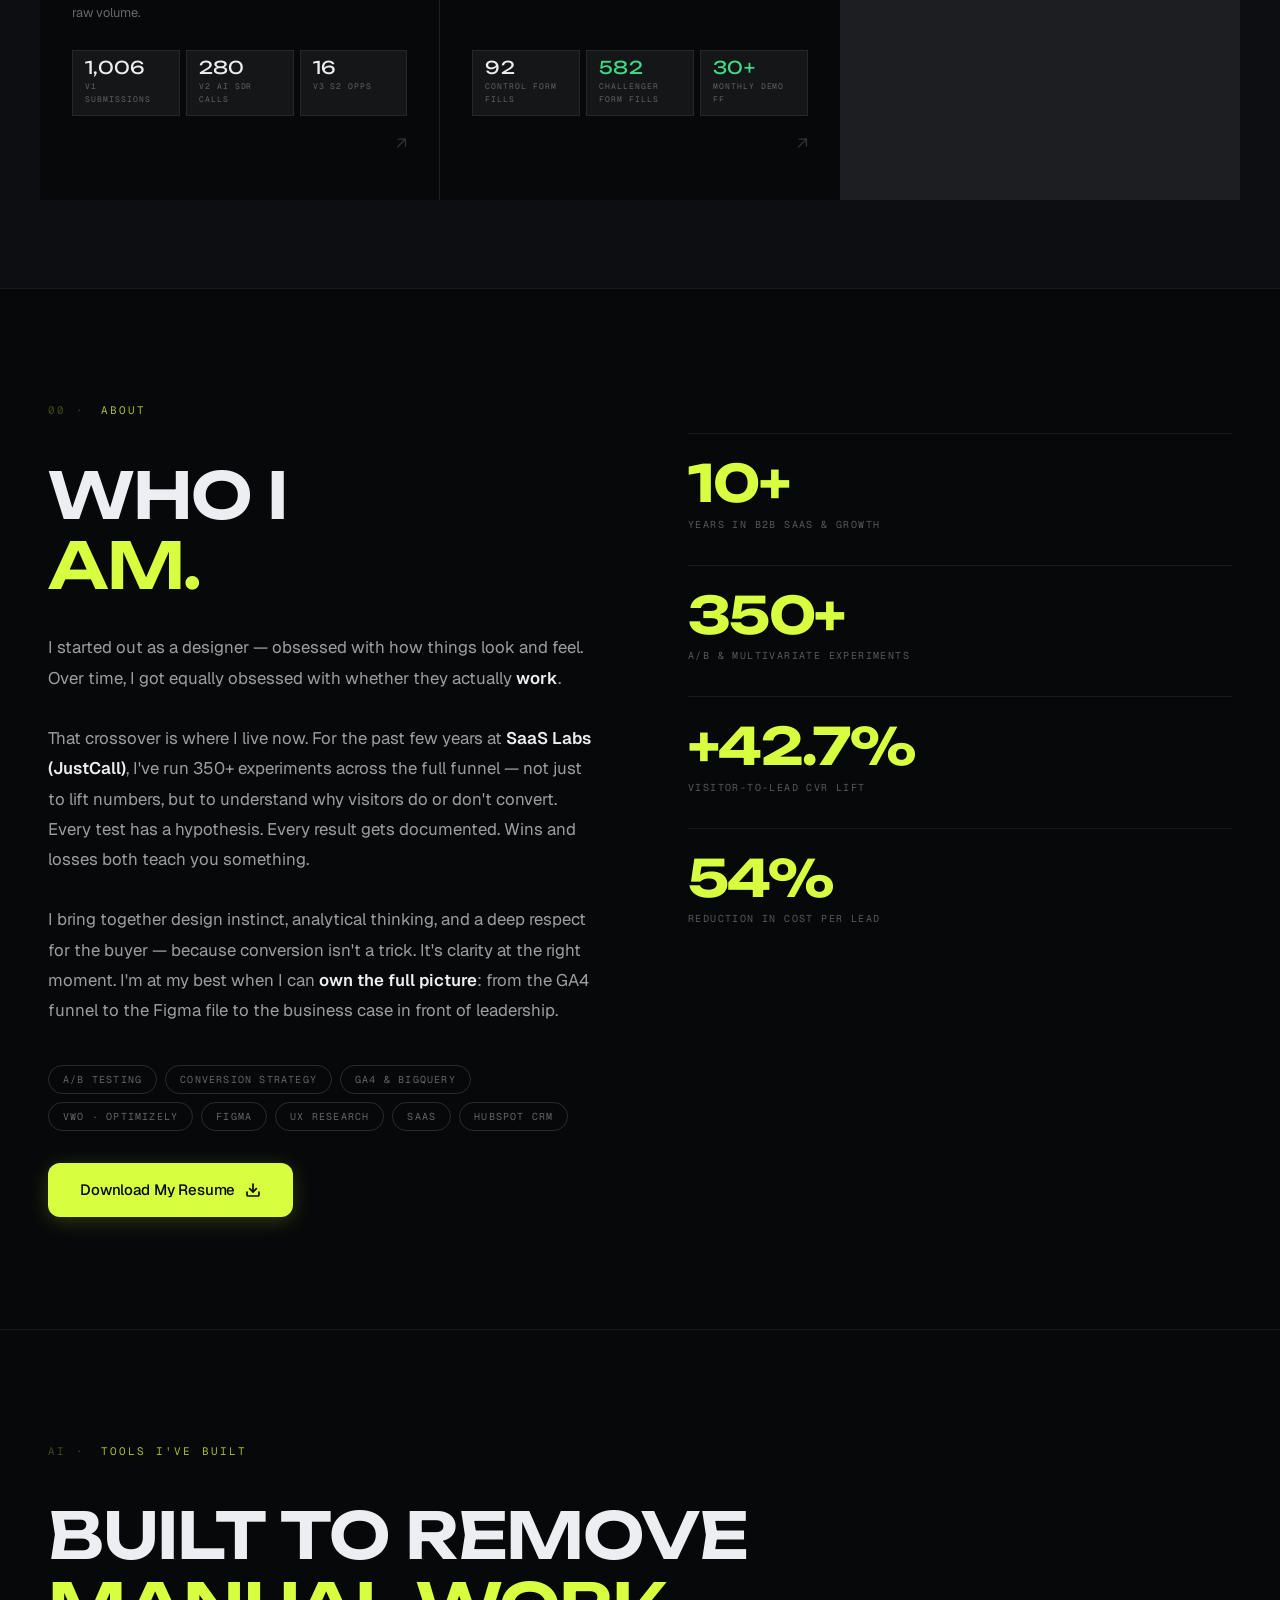
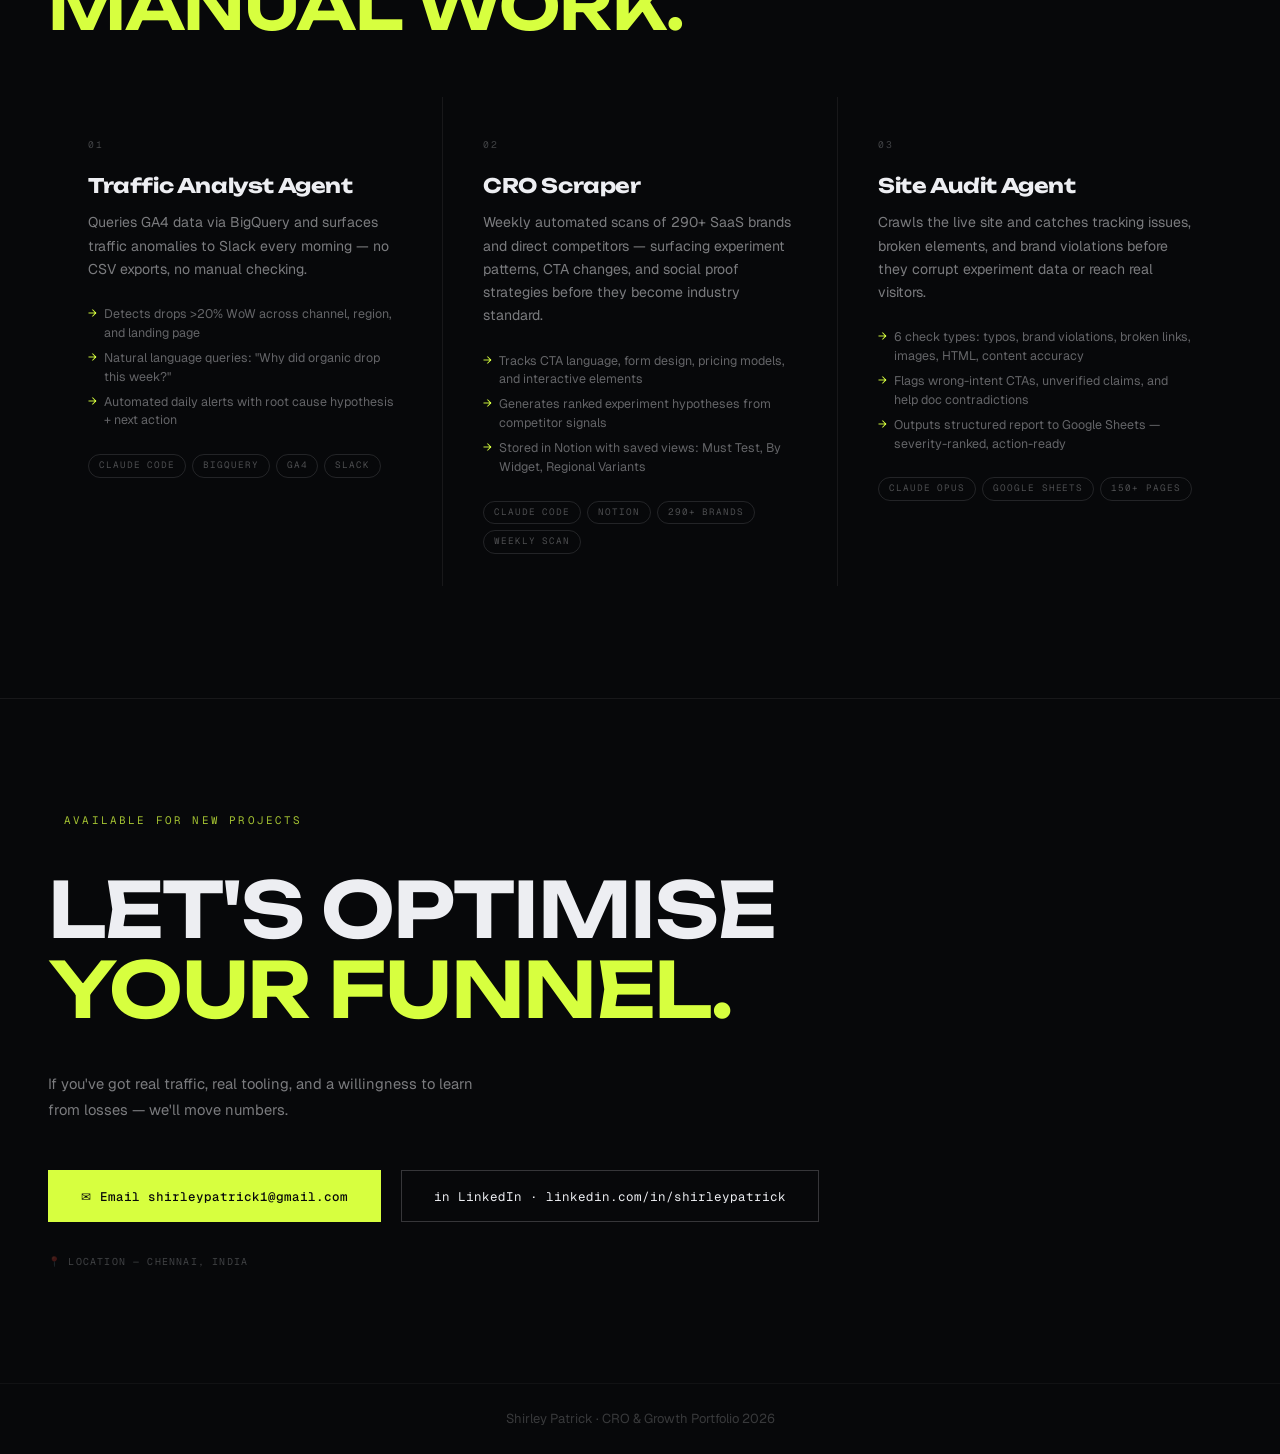
==== commit b73a0847: "Demo-Exp10: shorten insight to match other cards Co-Authored-By: Claude Opus 5.5 <noreply@anthropic." ====
--- a/index.html
+++ b/index.html
@@ -2416,7 +2416,7 @@
   id:"Demo-Exp10", sec:"demo", result:"learning",
   title:"Desktop Demo Page: \"What Happens on the Call\" Panel",
   url:"justcall.io/demo (desktop) · Oct 12–14 2026",
-  hypo:"If we show visitors what the 30-minute call covers (map your setup, see the right configuration, plan pricing and migration) beside the demo form, more of them will book, because uncertainty about the call is a reason to hold back. Two days earlier, demo CTAs were hidden from reject users so unqualified visitors stay off the demo path.",
+  hypo:"Showing what the 30-minute call covers beside the demo form will lift bookings, because not knowing what the call involves makes visitors hold back.",
   metrics:[
     {l:"Demos assigned / wk", v:"172 → 163"},
     {l:"Demo page CR", v:"+5.6 pts"},
@@ -2431,8 +2431,8 @@
     {k:"Demo page CR",              v:"37.1%", v2:"42.7%"},
     {k:"Requests assigned to sales",v:"95.9%", v2:"97.1%", c2:"pos"}
   ],
-  insight:"Explaining the call did not change how many people book. Conversion rose 5.6 points, but the same weeks of 2025 rose 5.7 points with no page change (z = 0.1), and assigned demos fell 5% while last year's rose 21%. Lead quality held at 97% assigned. The CTA change thinned traffic, not demand, and a two-week early read showing a 13-point lift faded with a third week. Both changes shipped to 100% within two days, so there was no control group. Lesson: one change at a time, A/B tested for four full weeks. Before: Sep 7–Oct 11; after: Oct 19–Nov 8; ICP countries only. Volumes are illustrative; rates and % changes are measured.",
-  img:"assets/images/image_demo_exp10_call_panel.png"
+  insight:"Explaining the call didn't change bookings. Conversion rose 5.6 pts, matching last year's 5.7-pt seasonal rise, and lead quality held at 97%. With no control group, the lesson is one change at a time. Volumes are illustrative; rates are measured.",
+  img:"assets/images/image_demo_exp10_v2.png"
 },
 {
   id:"Demo-Exp8", sec:"demo", result:"win",
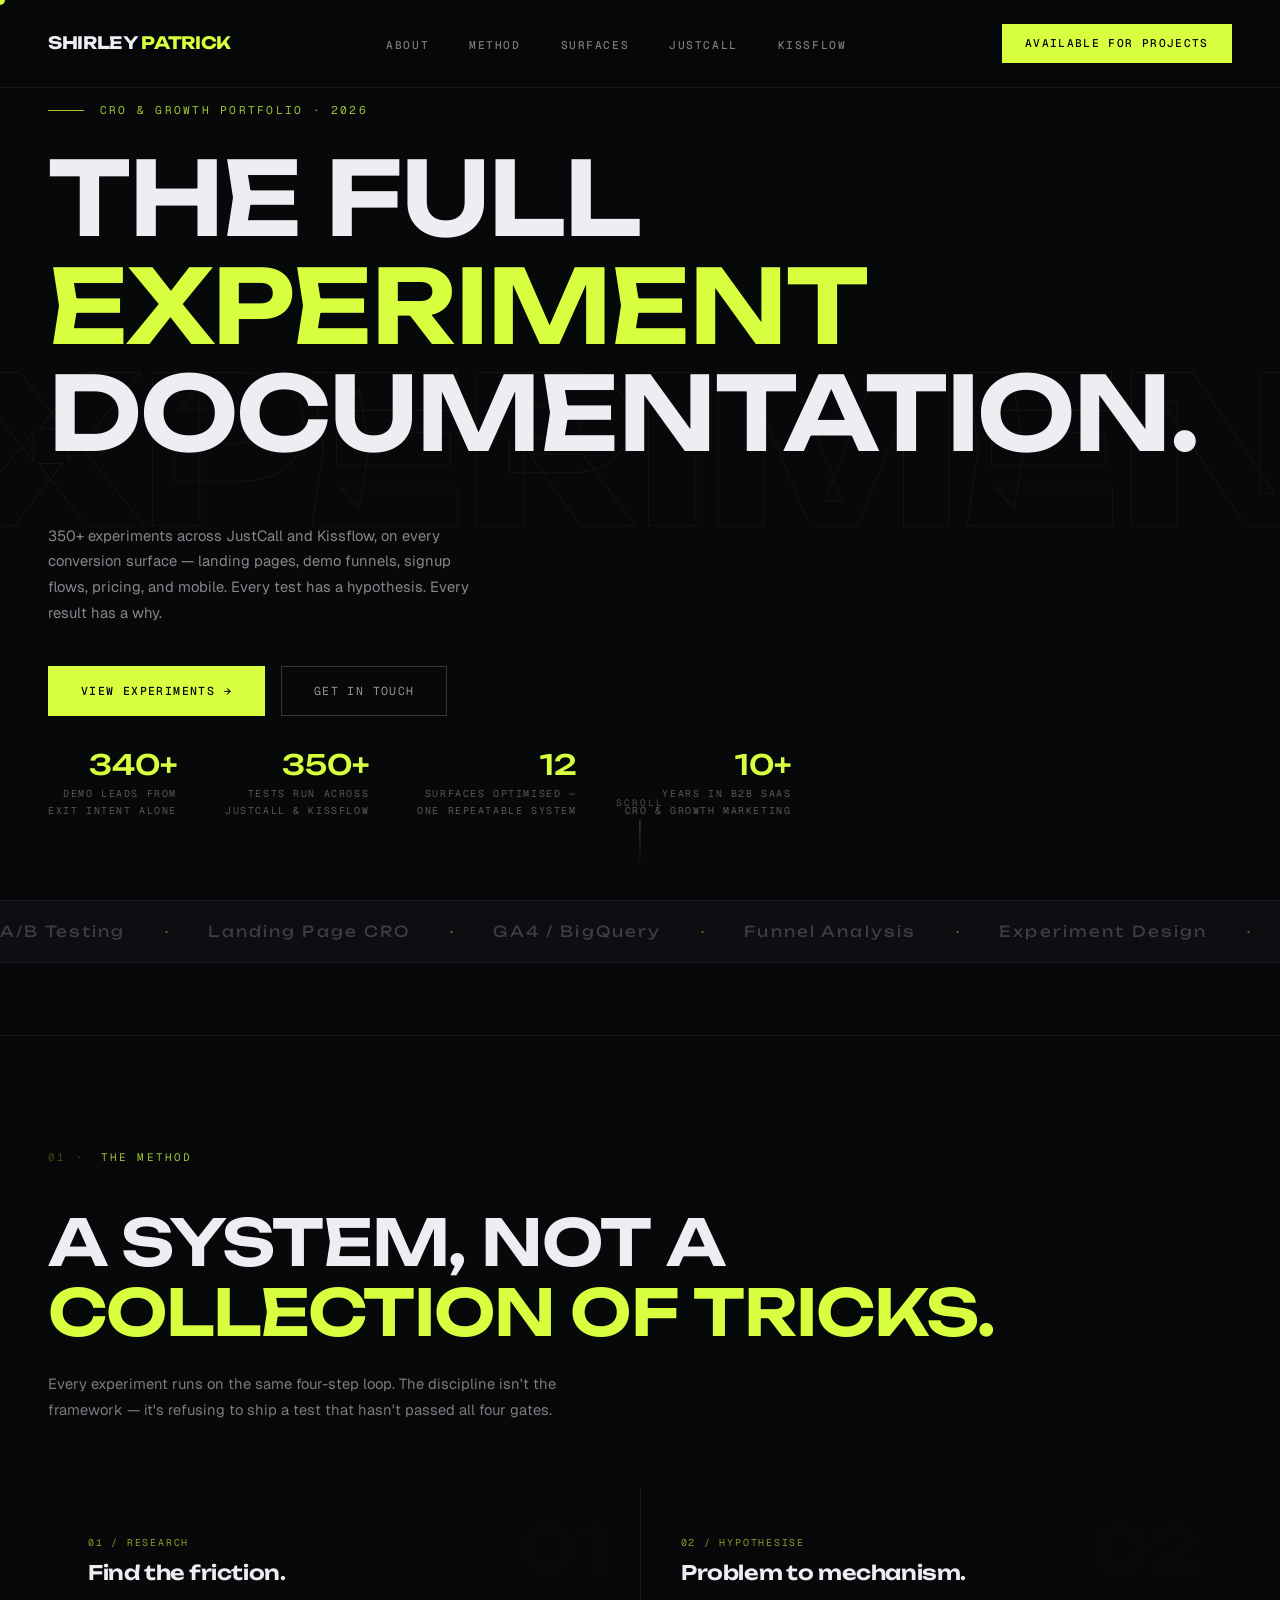
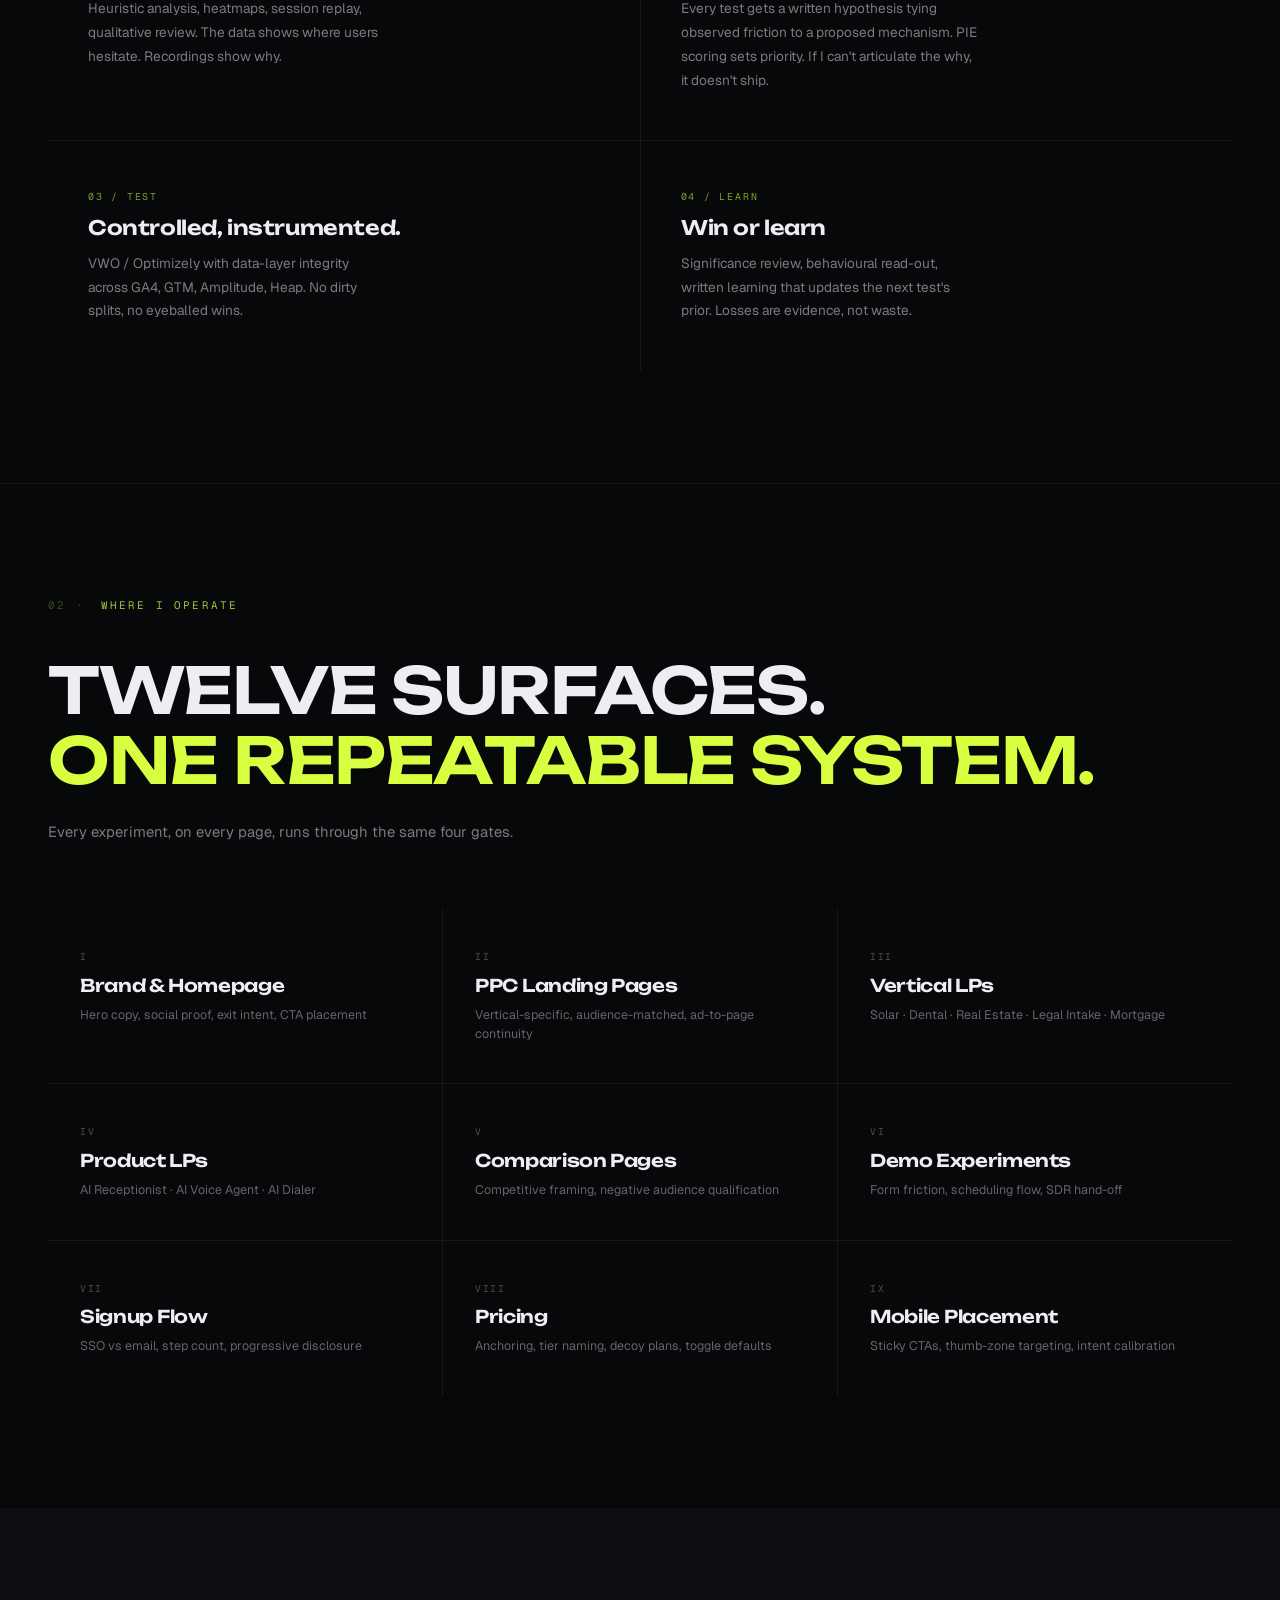
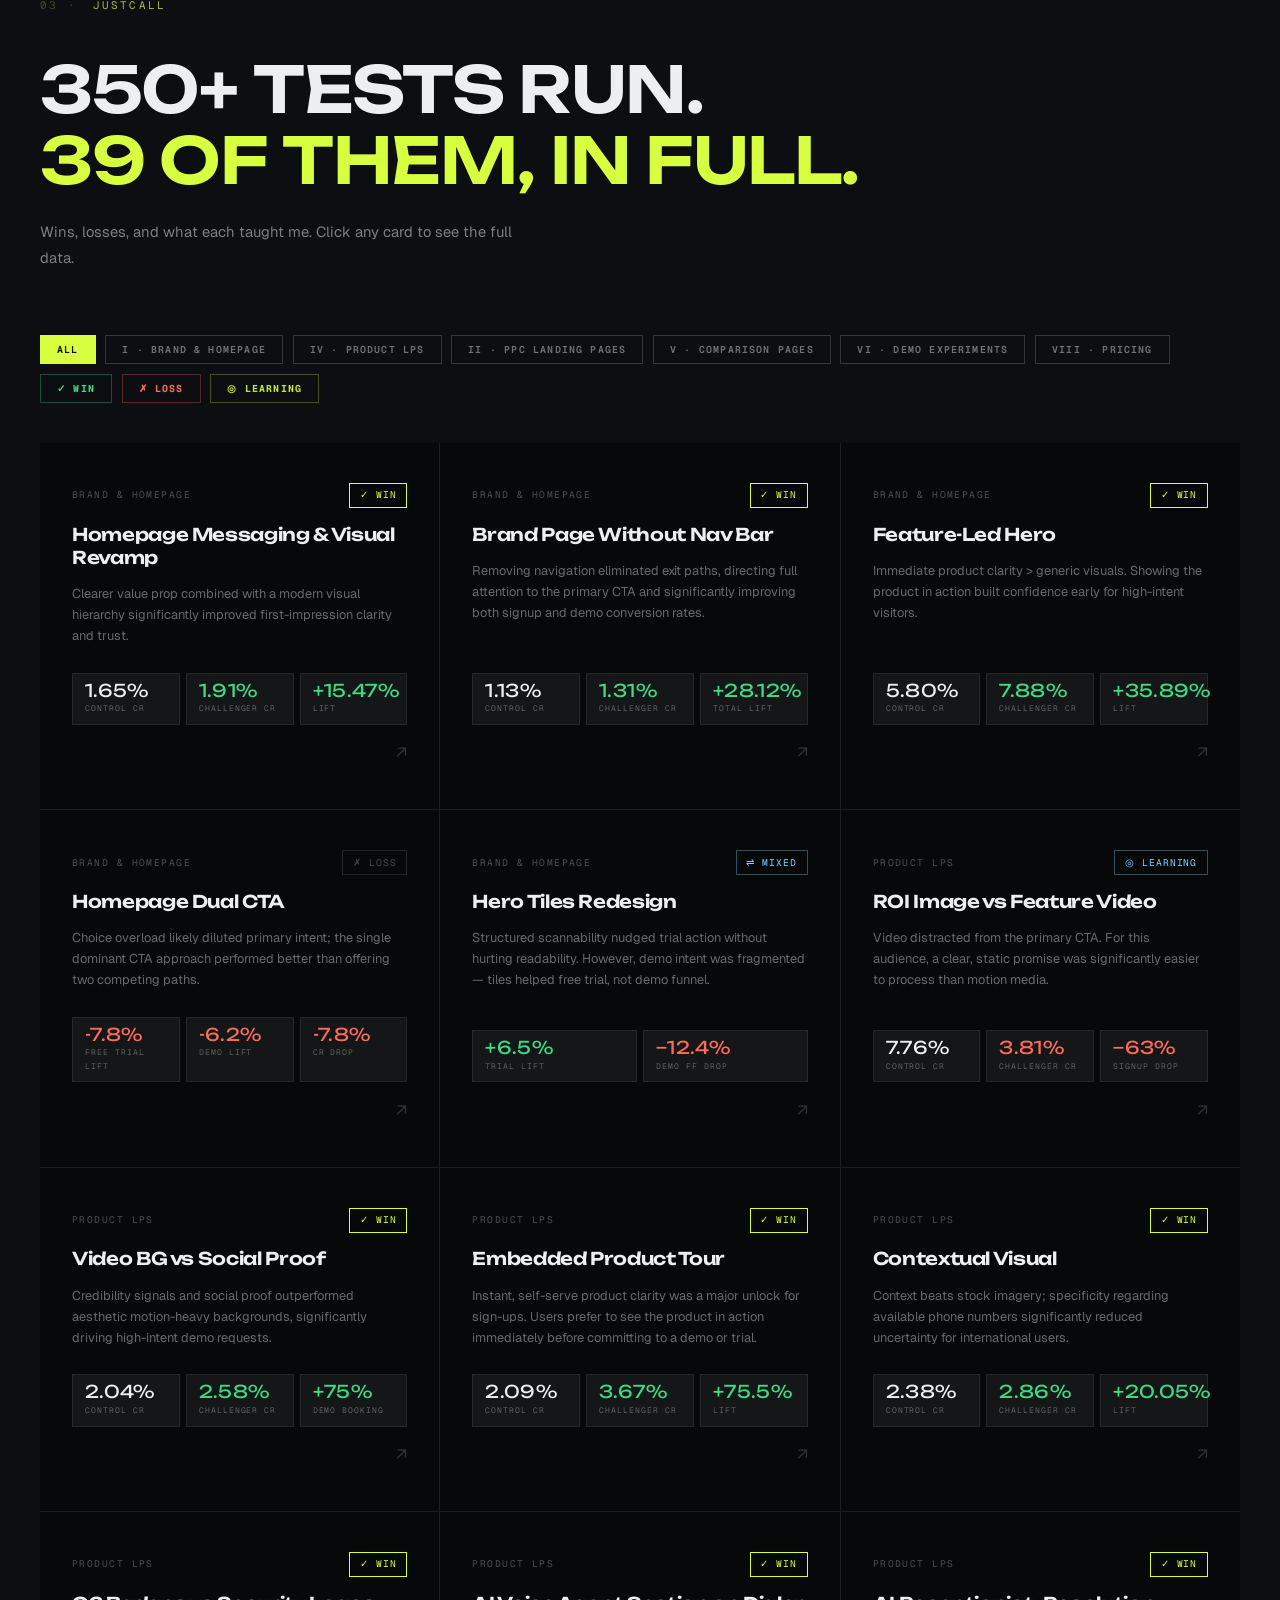
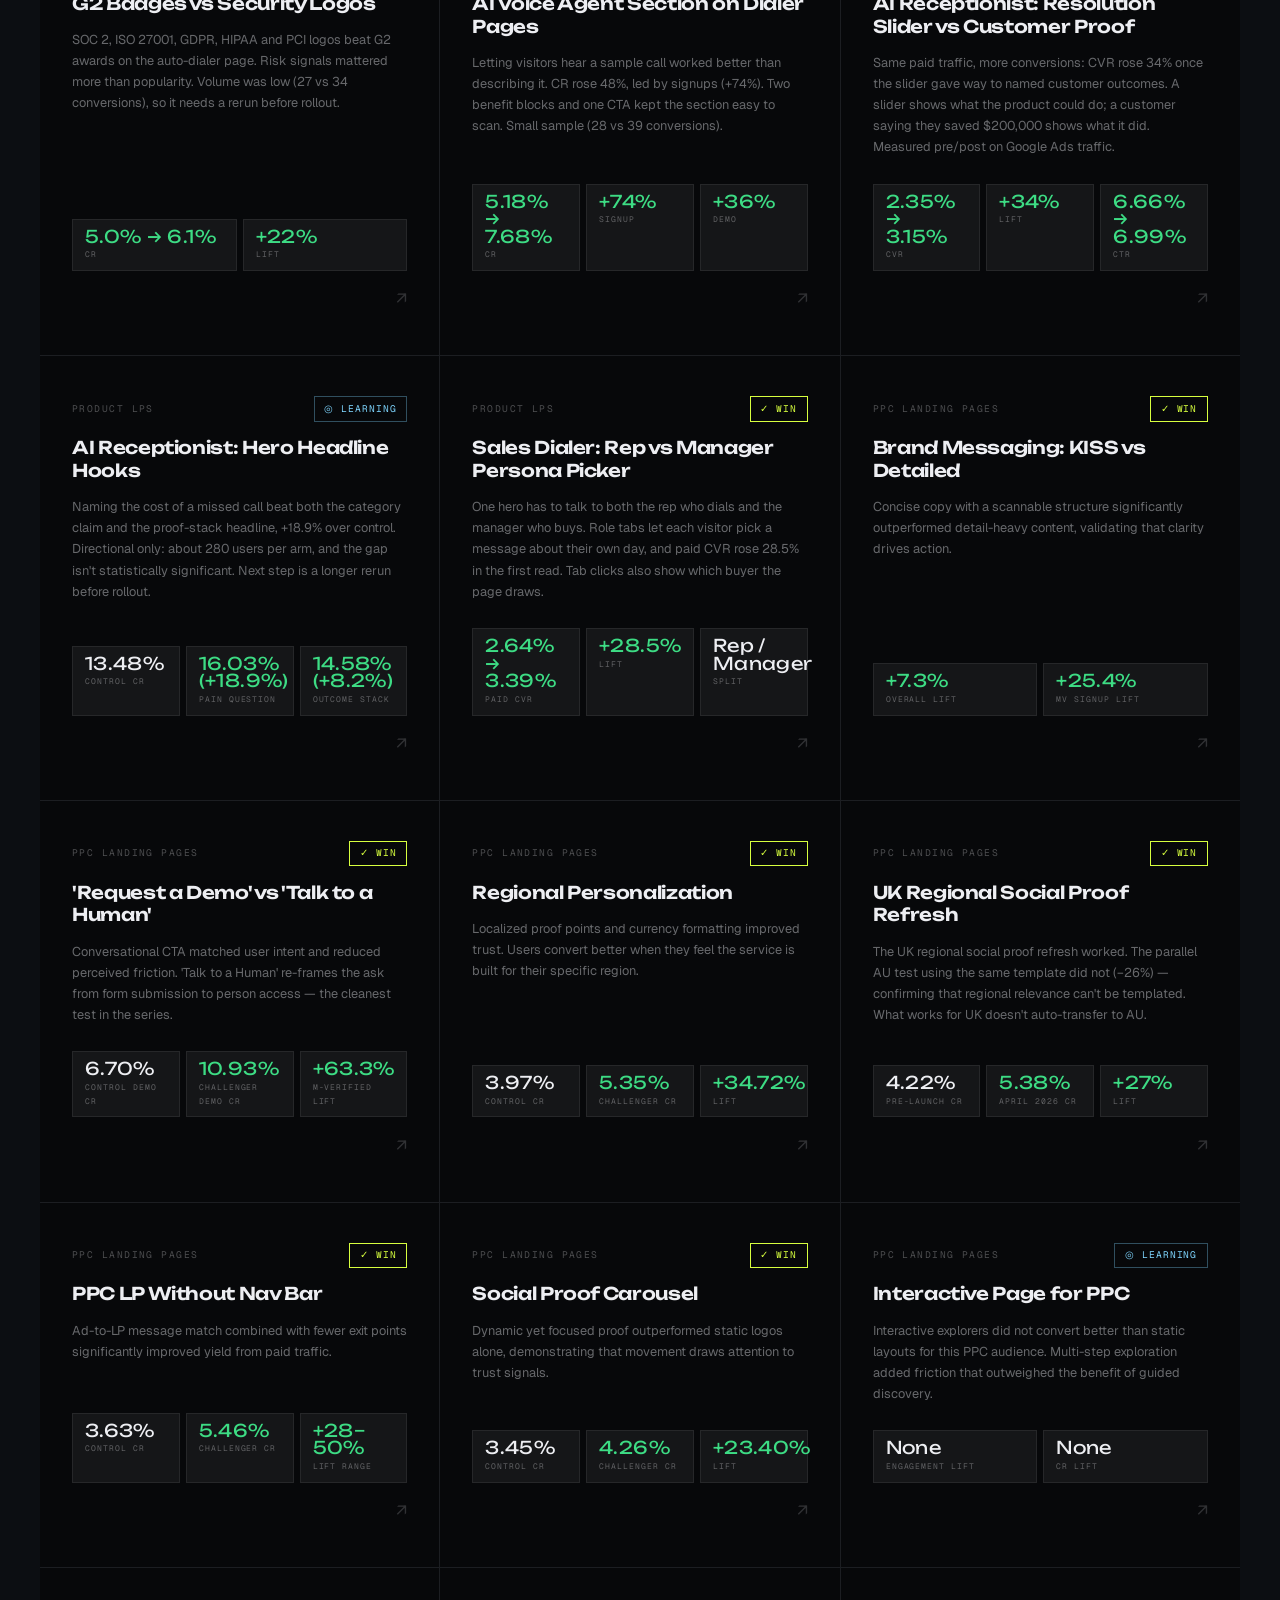
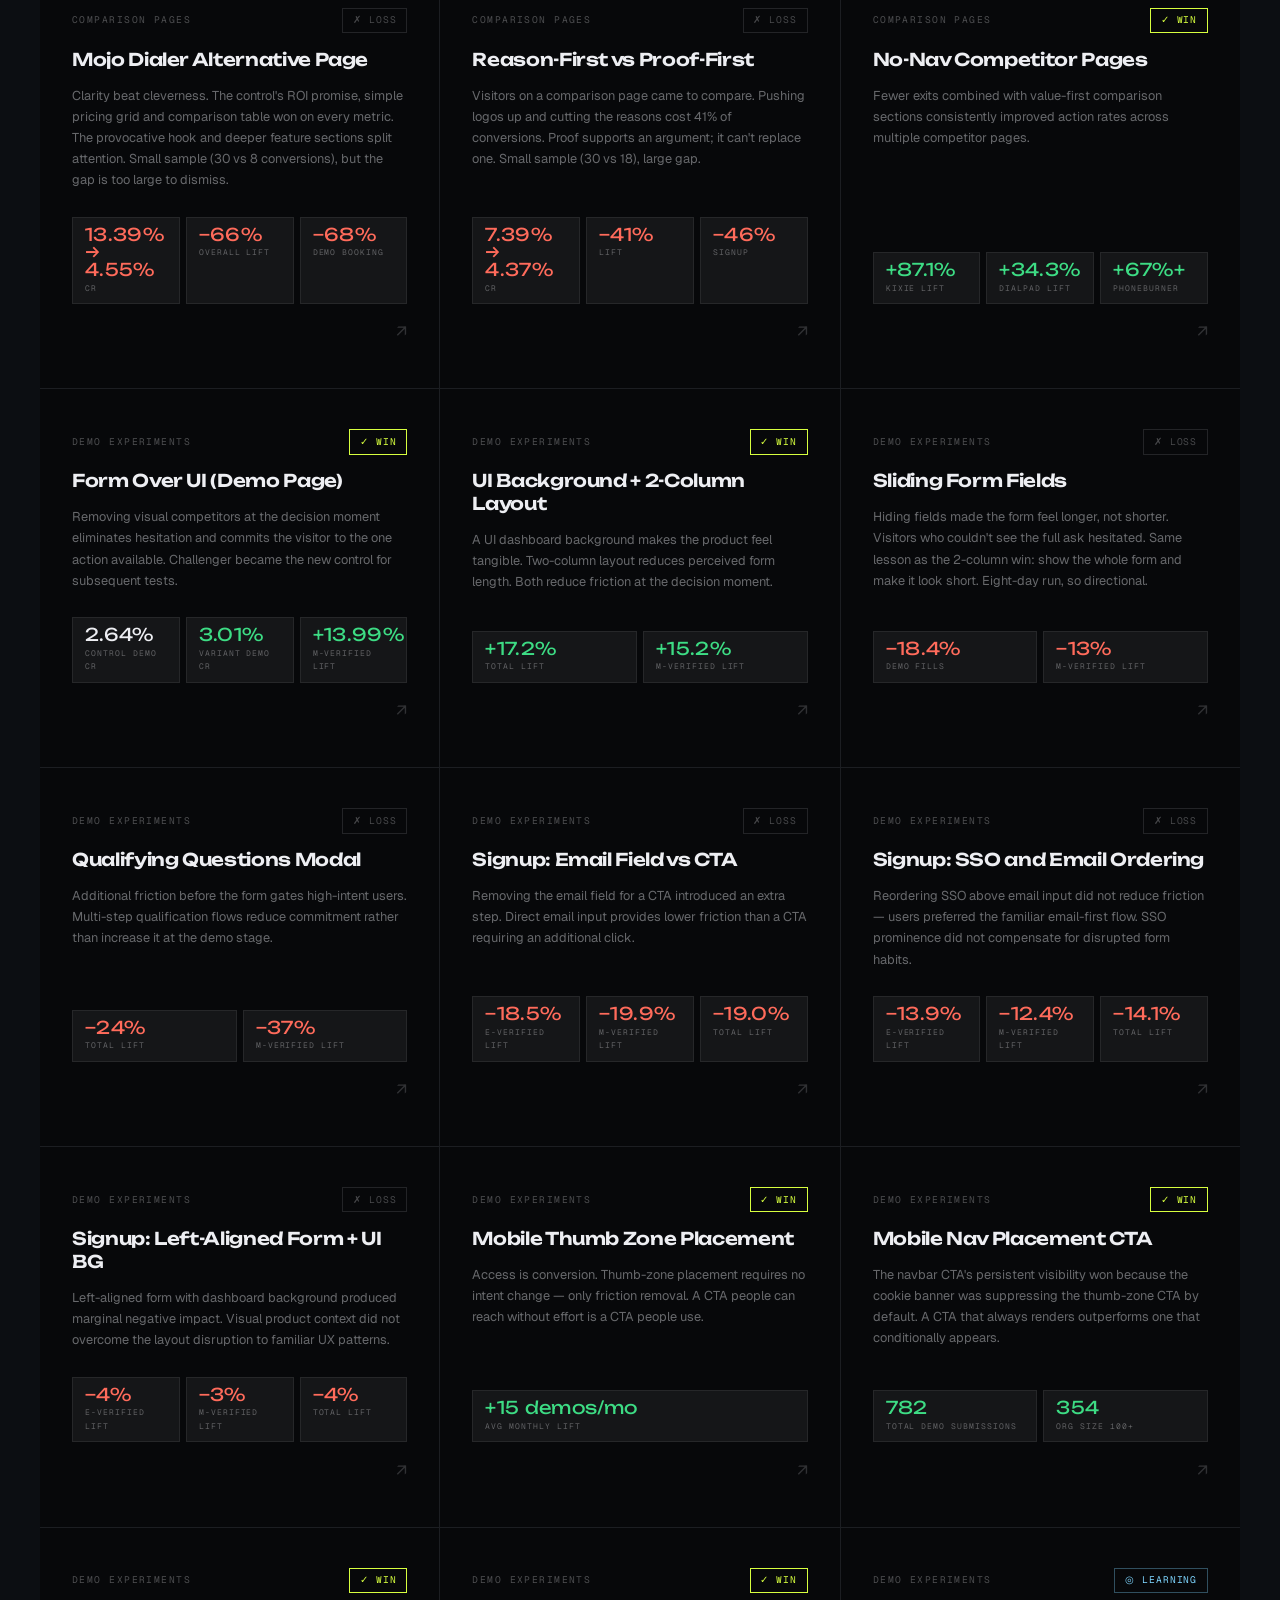
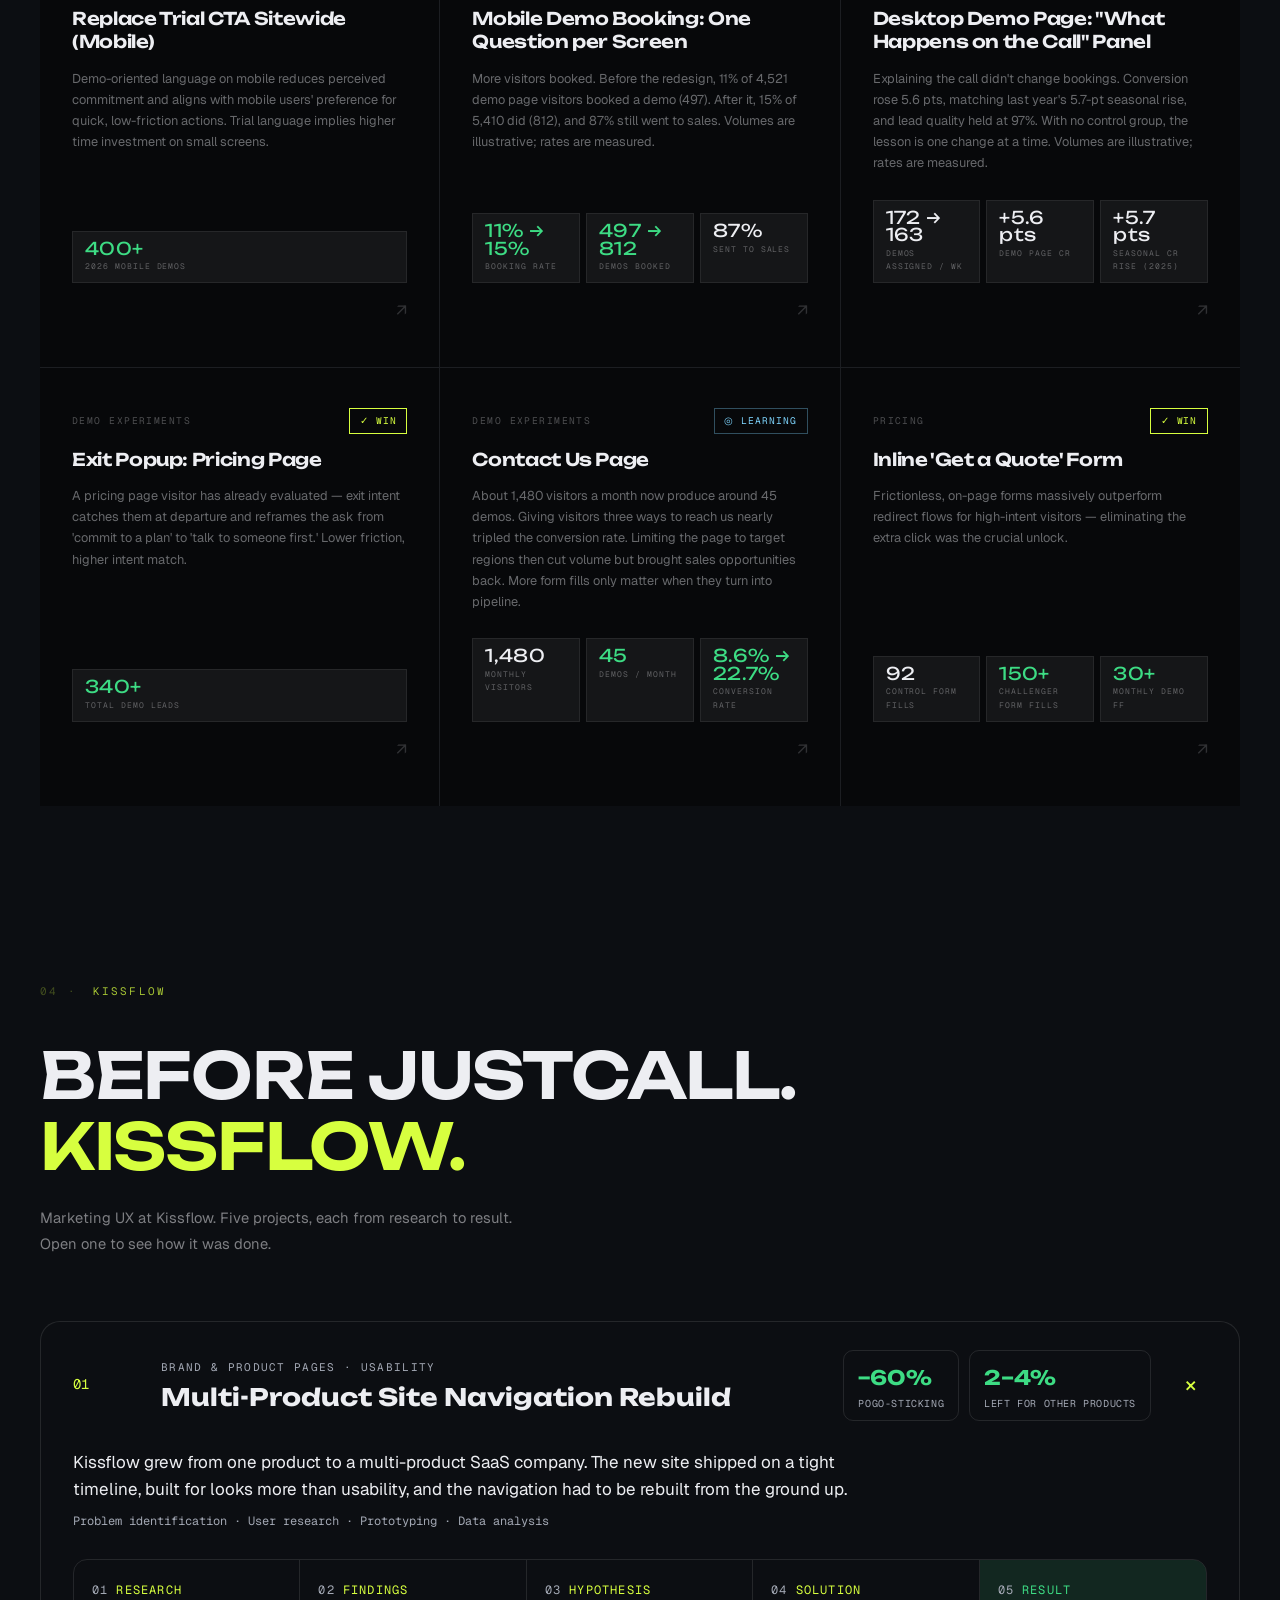
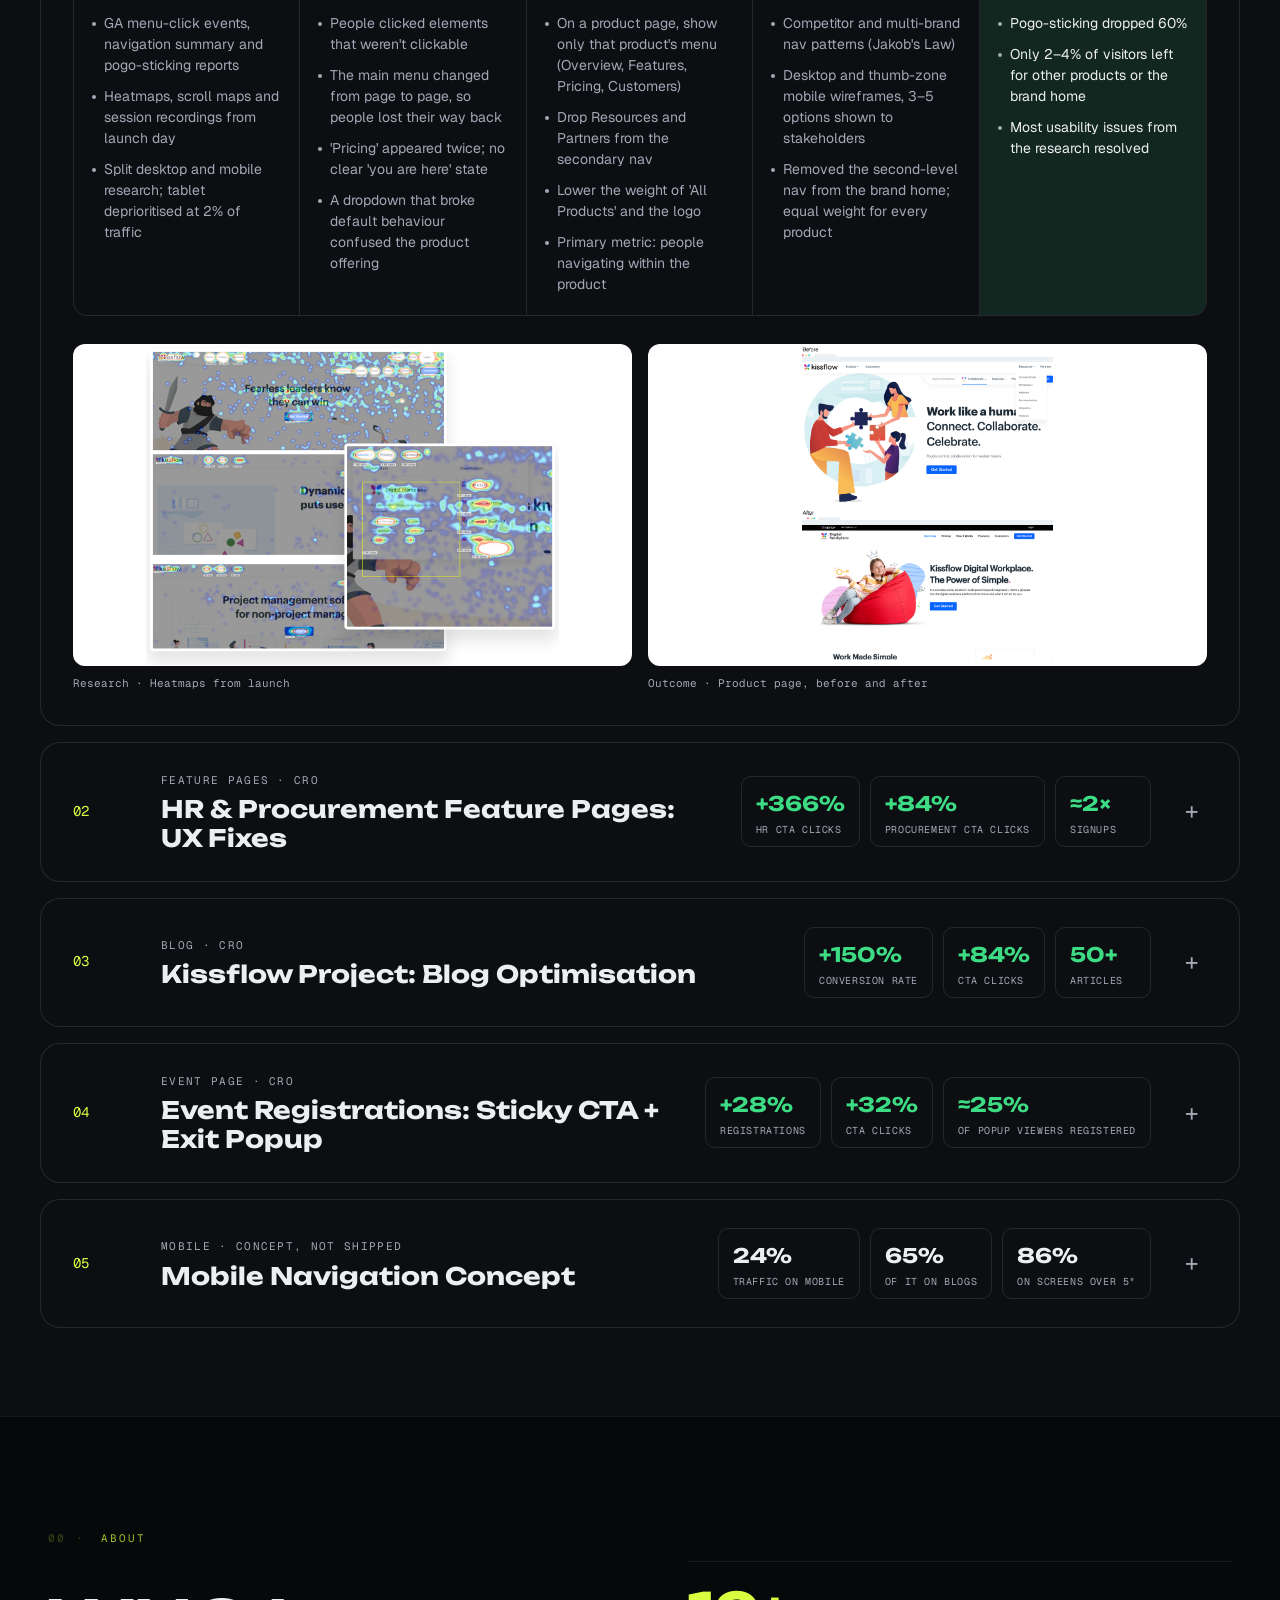
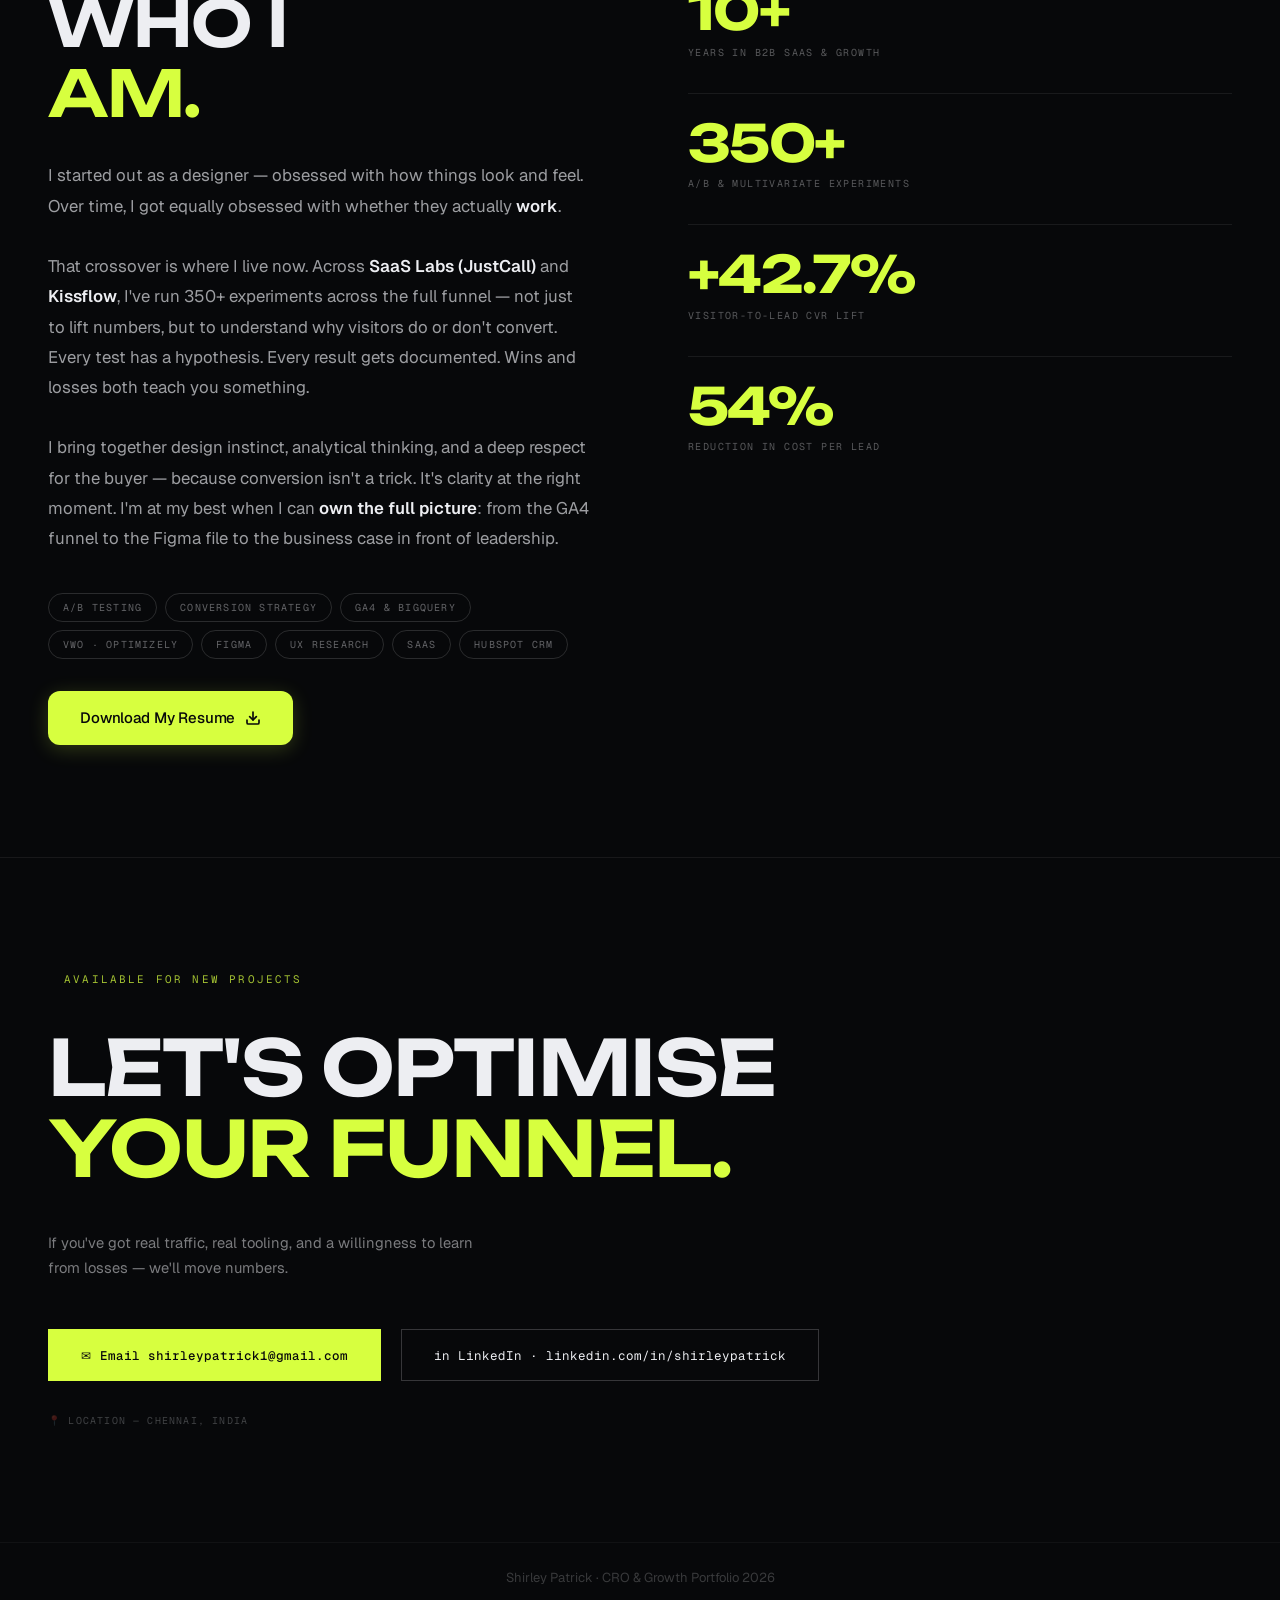
==== commit ebd81493: "Portfolio update: deck experiments, Kissflow case studies, section rail - Add AI-Voice-Fold, AI-Rec-" ====
--- a/index.html
+++ b/index.html
@@ -848,7 +848,7 @@
       display: flex; align-items: center; justify-content: center;
       padding: 24px;
     }
-    .lb-img-col img { width: 100%; display: block; }
+    .lb-img-col img { width: 100%; height: auto; max-height: calc(90vh - 48px); object-fit: contain; display: block; }
     .lb-img-col .lb-no-img {
       height: 100%; min-height: 300px;
       display: flex; align-items: center; justify-content: center;
@@ -868,10 +868,104 @@
     @media (max-width: 768px) {
       .lb-box { grid-template-columns: 1fr; }
       .lb-img-col { max-height: 40vh; position: relative; }
+      .lb-img-col img { max-height: calc(40vh - 48px); }
       .lb-content-col { max-height: 50vh; padding: 24px 20px; }
     }
 
   
+    /* ══ KISSFLOW CASE STUDIES ══════════════════════════ */
+    .kf-cases { display: flex; flex-direction: column; gap: 16px; margin-top: 40px; }
+    .kf-case { background: var(--card); border: 1px solid var(--border); border-radius: 20px; overflow: hidden; }
+    .kf-head { all: unset; box-sizing: border-box; width: 100%; cursor: pointer; display: grid; grid-template-columns: 64px 1fr auto 32px; align-items: center; gap: 24px; padding: 28px 32px; }
+    .kf-head:focus-visible { outline: 2px solid var(--primary); outline-offset: -2px; }
+    .kf-n { font-family: 'Geist Mono', monospace; font-size: 14px; color: var(--primary); }
+    .kf-titles { display: flex; flex-direction: column; gap: 6px; min-width: 0; }
+    .kf-area { font-family: 'Geist Mono', monospace; font-size: 11px; letter-spacing: .12em; text-transform: uppercase; color: var(--muted); }
+    .kf-title { font-family: 'Unbounded', sans-serif; font-weight: 700; font-size: clamp(18px, 2vw, 24px); line-height: 1.2; color: var(--text); }
+    .kf-stats { display: flex; gap: 10px; }
+    .kf-stat { display: flex; flex-direction: column; gap: 2px; padding: 10px 14px; border: 1px solid var(--border); border-radius: 10px; min-width: 96px; }
+    .kf-stat-v { font-family: 'Unbounded', sans-serif; font-weight: 700; font-size: 20px; color: var(--win); }
+    .kf-stat-l { font-family: 'Geist Mono', monospace; font-size: 10px; letter-spacing: .06em; text-transform: uppercase; color: var(--muted); line-height: 1.3; }
+    .kf-neutral .kf-stat-v { color: var(--text); }
+    .kf-neutral .kf-step:last-child { background: transparent; }
+    .kf-neutral .kf-step:last-child .kf-step-k { color: var(--learning); }
+    .kf-toggle { font-size: 24px; color: var(--muted); text-align: center; transition: transform .25s; }
+    .kf-case.open .kf-toggle { transform: rotate(45deg); color: var(--primary); }
+    .kf-body { display: none; padding: 0 32px 32px; }
+    .kf-case.open .kf-body { display: block; }
+    .kf-context { font-size: 17px; line-height: 1.6; color: var(--text); max-width: 820px; margin-bottom: 8px; }
+    .kf-role { font-family: 'Geist Mono', monospace; font-size: 12px; color: var(--muted); margin-bottom: 28px; }
+    .kf-steps { display: grid; grid-template-columns: repeat(5, 1fr); gap: 0; border: 1px solid var(--border); border-radius: 14px; overflow: hidden; margin-bottom: 28px; }
+    .kf-step { padding: 20px 18px; border-right: 1px solid var(--border); }
+    .kf-step:last-child { border-right: 0; background: var(--win-light); }
+    .kf-step-k { font-family: 'Geist Mono', monospace; font-size: 12px; letter-spacing: .1em; text-transform: uppercase; color: var(--primary); margin-bottom: 12px; display: flex; gap: 8px; }
+    .kf-step-k span { color: var(--muted); }
+    .kf-step:last-child .kf-step-k { color: var(--win); }
+    .kf-step ul { list-style: none; display: flex; flex-direction: column; gap: 10px; }
+    .kf-step li { font-size: 14px; line-height: 1.5; color: var(--muted); padding-left: 12px; position: relative; }
+    .kf-step li::before { content: ""; position: absolute; left: 0; top: .65em; width: 4px; height: 4px; border-radius: 50%; background: var(--muted); }
+    .kf-step:last-child li { color: var(--text); }
+    .kf-imgs { display: grid; grid-template-columns: 1fr 1fr; gap: 16px; }
+    .kf-imgs figure { margin: 0; }
+    .kf-imgs a { display: block; background: #fff; border-radius: 12px; overflow: hidden; border: 1px solid var(--border); }
+    .kf-imgs img { width: 100%; height: 320px; object-fit: contain; display: block; }
+    .kf-imgs figcaption { font-family: 'Geist Mono', monospace; font-size: 11px; color: var(--muted); margin-top: 8px; }
+    @media (max-width: 1024px) {
+      .kf-steps { grid-template-columns: 1fr 1fr; }
+      .kf-step { border-bottom: 1px solid var(--border); }
+      .kf-step:last-child { grid-column: 1 / -1; }
+    }
+    @media (max-width: 768px) {
+      .kf-head { grid-template-columns: 40px 1fr 24px; padding: 20px 16px; gap: 12px; }
+      .kf-stats { grid-column: 1 / -1; grid-row: 2; flex-wrap: wrap; }
+      .kf-toggle { grid-column: 3; grid-row: 1; }
+      .kf-stat { min-width: 0; flex: 1 1 30%; }
+      .kf-body { padding: 0 16px 20px; }
+      .kf-steps { grid-template-columns: 1fr; }
+      .kf-step { border-right: 0; }
+      .kf-imgs { grid-template-columns: 1fr; }
+      .kf-imgs img { height: 220px; }
+    }
+
+    /* ══ SECTION RAIL ═══════════════════════════════════ */
+    .side-rail { display: none; }
+    @media (min-width: 1440px) {
+      .side-rail {
+        display: flex; flex-direction: column; gap: 10px;
+        position: fixed; left: 10px; top: 50%; z-index: 150;
+        padding: 8px; border-radius: 16px;
+        background: rgba(12,14,18,.92); border: 1px solid var(--border);
+        box-shadow: 0 12px 32px rgba(0,0,0,.45);
+        backdrop-filter: blur(8px);
+        opacity: 0; pointer-events: none;
+        transform: translate(-12px,-50%); transition: opacity .3s, transform .3s;
+      }
+      .side-rail.show { opacity: 1; pointer-events: auto; transform: translate(0,-50%); }
+      .rail-btn {
+        position: relative; width: 32px; height: 32px; border-radius: 9px;
+        display: flex; align-items: center; justify-content: center;
+        background: rgba(255,255,255,.06); color: var(--muted);
+        transition: background .2s, color .2s;
+      }
+      .rail-btn svg { width: 16px; height: 16px; }
+      .rail-btn:hover { background: rgba(255,255,255,.12); color: var(--text); }
+      .rail-btn.on { background: var(--primary); color: #07080A; }
+      .rail-btn:focus-visible { outline: 2px solid var(--primary); outline-offset: 2px; }
+      .rail-tip {
+        position: absolute; left: calc(100% + 12px); top: 50%; transform: translateY(-50%);
+        white-space: nowrap; pointer-events: none; opacity: 0; transition: opacity .15s;
+        font-family: 'Geist Mono', monospace; font-size: 11px; letter-spacing: .1em; text-transform: uppercase;
+        background: var(--card); color: var(--text); border: 1px solid var(--border);
+        padding: 6px 10px; border-radius: 8px;
+      }
+      .rail-btn:hover .rail-tip, .rail-btn:focus-visible .rail-tip { opacity: 1; }
+    }
+    @media (min-width: 1600px) {
+      .side-rail { left: 20px; gap: 12px; padding: 10px; }
+      .rail-btn { width: 40px; height: 40px; border-radius: 11px; }
+      .rail-btn svg { width: 18px; height: 18px; }
+    }
+
     /* ══ SYSTEM FONT OVERRIDE ════════════════════════════════════ */
     :root {
       --sys: -apple-system, BlinkMacSystemFont, "Segoe UI", sans-serif;  }
@@ -1377,16 +1471,26 @@
     <a href="#top" class="nav-logo">SHIRLEY <em>PATRICK</em></a>
     <ul class="nav-links">
       <li><a href="#about">About</a></li>
-      <li><a href="#tools">Tools</a></li>
       <li><a href="#method">Method</a></li>
       <li><a href="#surfaces">Surfaces</a></li>
-      <li><a href="#experiments">Experiments</a></li>
+      <li><a href="#experiments">JustCall</a></li>
+      <li><a href="#kissflow">Kissflow</a></li>
       </ul>
     <a href="#contact" class="nav-cta"><span class="pulse"></span>Available for Projects</a>
   </div>
 </nav>
 
 <!-- HERO -->
+<!-- SECTION RAIL -->
+<div class="side-rail" id="sideRail" role="navigation" aria-label="Page sections">
+    <a class="rail-btn" href="#top" data-rail="top" aria-label="Home"><svg viewBox="0 0 24 24" fill="none" stroke="currentColor" stroke-width="1.8" stroke-linecap="round" stroke-linejoin="round" aria-hidden="true"><rect x="4" y="4" width="6" height="6" rx="1.5"/><rect x="14" y="4" width="6" height="6" rx="1.5"/><rect x="4" y="14" width="6" height="6" rx="1.5"/><rect x="14" y="14" width="6" height="6" rx="1.5"/></svg><span class="rail-tip">Home</span></a>
+    <a class="rail-btn" href="#method" data-rail="method" aria-label="Method"><svg viewBox="0 0 24 24" fill="none" stroke="currentColor" stroke-width="1.8" stroke-linecap="round" stroke-linejoin="round" aria-hidden="true"><circle cx="6" cy="6" r="2.5"/><circle cx="18" cy="18" r="2.5"/><path d="M8.5 6H15a3 3 0 0 1 0 6H9a3 3 0 0 0 0 6h6.5"/></svg><span class="rail-tip">Method</span></a>
+    <a class="rail-btn" href="#surfaces" data-rail="surfaces" aria-label="Surfaces"><svg viewBox="0 0 24 24" fill="none" stroke="currentColor" stroke-width="1.8" stroke-linecap="round" stroke-linejoin="round" aria-hidden="true"><path d="M12 3 3 8l9 5 9-5-9-5Z"/><path d="m3 13 9 5 9-5"/></svg><span class="rail-tip">Surfaces</span></a>
+    <a class="rail-btn" href="#experiments" data-rail="experiments" aria-label="JustCall"><svg viewBox="0 0 24 24" fill="none" stroke="currentColor" stroke-width="1.8" stroke-linecap="round" stroke-linejoin="round" aria-hidden="true"><path d="M9 3h6"/><path d="M10 3v6L4.5 18.5A1.7 1.7 0 0 0 6 21h12a1.7 1.7 0 0 0 1.5-2.5L14 9V3"/><path d="M7 15h10"/></svg><span class="rail-tip">JustCall</span></a>
+    <a class="rail-btn" href="#kissflow" data-rail="kissflow" aria-label="Kissflow"><svg viewBox="0 0 24 24" fill="none" stroke="currentColor" stroke-width="1.8" stroke-linecap="round" stroke-linejoin="round" aria-hidden="true"><path d="M4 5.5A1.5 1.5 0 0 1 5.5 4H10a2 2 0 0 1 2 2v14a2 2 0 0 0-2-2H4Z"/><path d="M20 5.5A1.5 1.5 0 0 0 18.5 4H14a2 2 0 0 0-2 2v14a2 2 0 0 1 2-2h6Z"/></svg><span class="rail-tip">Kissflow</span></a>
+    <a class="rail-btn" href="#about" data-rail="about" aria-label="About"><svg viewBox="0 0 24 24" fill="none" stroke="currentColor" stroke-width="1.8" stroke-linecap="round" stroke-linejoin="round" aria-hidden="true"><circle cx="12" cy="8" r="4"/><path d="M4 21a8 8 0 0 1 16 0"/></svg><span class="rail-tip">About</span></a>
+    <a class="rail-btn" href="#contact" data-rail="contact" aria-label="Contact"><svg viewBox="0 0 24 24" fill="none" stroke="currentColor" stroke-width="1.8" stroke-linecap="round" stroke-linejoin="round" aria-hidden="true"><rect x="3" y="5" width="18" height="14" rx="2"/><path d="m3 7 9 6 9-6"/></svg><span class="rail-tip">Contact</span></a>
+</div>
 <section class="hero" id="top" style="border:none;padding-top:0;">
   <div class="hero-watermark" aria-hidden="true">EXPERIMENT</div>
   <div class="hero-eyebrow">CRO &amp; Growth Portfolio · 2026</div>
@@ -1398,7 +1502,7 @@
   <div class="hero-row">
     <div>
       <p class="hero-sub">
-        Four years at JustCall. 60+ experiments across every conversion surface — landing pages, demo funnels, signup flows, pricing, and mobile. Every test has a hypothesis. Every result has a why.
+        350+ experiments across JustCall and Kissflow, on every conversion surface — landing pages, demo funnels, signup flows, pricing, and mobile. Every test has a hypothesis. Every result has a why.
       </p>
       <div class="hero-btns">
         <a href="#experiments" class="btn-y">View Experiments →</a>
@@ -1411,7 +1515,7 @@
         <span class="stat-l">Demo leads from<br>exit intent alone</span>
       </div>
       <div class="stat">
-        <span class="stat-n">60+</span>
+        <span class="stat-n">350+</span>
         <span class="stat-l">Tests run across<br>JustCall &amp; Kissflow</span>
       </div>
       <div class="stat">
@@ -1549,8 +1653,8 @@
 <!-- EXPERIMENTS -->
 <section class="section cs-wrap" id="experiments">
   <div class="section-inner">
-    <div class="sec-label" data-n="03 ·">Experiments</div>
-    <h2 class="sec-h2 ap">60+ TESTS. EVERY ONE<br><em>DOCUMENTED.</em></h2>
+    <div class="sec-label" data-n="03 ·">JustCall</div>
+    <h2 class="sec-h2 ap">350+ TESTS RUN.<br><em><span id="expCount">39</span> OF THEM, IN FULL.</em></h2>
     <p class="surfaces-intro-p">Wins, losses, and what each taught me. Click any card to see the full data.</p>
     <div class="filter-row" id="filterRow">
       <button class="fbtn on" data-sec="all">All</button>
@@ -1569,6 +1673,16 @@
   </div>
 </section>
 
+<!-- KISSFLOW -->
+<section class="section cs-wrap" id="kissflow">
+  <div class="section-inner">
+    <div class="sec-label" data-n="04 ·">Kissflow</div>
+    <h2 class="sec-h2 ap">BEFORE JUSTCALL.<br><em>KISSFLOW.</em></h2>
+    <p class="surfaces-intro-p">Marketing UX at Kissflow. Five projects, each from research to result. Open one to see how it was done.</p>
+    <div class="kf-cases" id="kfCases"></div>
+  </div>
+</section>
+
 <!-- PATTERNS removed -->
 
 <!-- ABOUT -->
@@ -1580,7 +1694,7 @@
       <p class="about-bio ap">
         I started out as a designer — obsessed with how things look and feel. Over time, I got equally obsessed with whether they actually <strong>work</strong>.
         <br><br>
-        That crossover is where I live now. For the past few years at <strong>SaaS Labs (JustCall)</strong>, I've run 350+ experiments across the full funnel — not just to lift numbers, but to understand why visitors do or don't convert. Every test has a hypothesis. Every result gets documented. Wins and losses both teach you something.
+        That crossover is where I live now. Across <strong>SaaS Labs (JustCall)</strong> and <strong>Kissflow</strong>, I've run 350+ experiments across the full funnel — not just to lift numbers, but to understand why visitors do or don't convert. Every test has a hypothesis. Every result gets documented. Wins and losses both teach you something.
         <br><br>
         I bring together design instinct, analytical thinking, and a deep respect for the buyer — because conversion isn't a trick. It's clarity at the right moment. I'm at my best when I can <strong>own the full picture</strong>: from the GA4 funnel to the Figma file to the business case in front of leadership.
       </p>
@@ -1631,67 +1745,6 @@
 </section>
 
 
-<!-- AI TOOLS -->
-<section class="tools-wrap" id="tools">
-  <div class="sec-label" data-n="AI ·">Tools I've Built</div>
-  <h2 class="sec-h2 ap">BUILT TO REMOVE<br><em>MANUAL WORK.</em></h2>
-  <div class="tools-grid">
-
-    <div class="tool-card">
-      <span class="tool-num">01</span>
-      <div class="tool-name">Traffic Analyst Agent</div>
-      <p class="tool-desc">Queries GA4 data via BigQuery and surfaces traffic anomalies to Slack every morning — no CSV exports, no manual checking.</p>
-      <ul class="tool-points">
-        <li>Detects drops &gt;20% WoW across channel, region, and landing page</li>
-        <li>Natural language queries: "Why did organic drop this week?"</li>
-        <li>Automated daily alerts with root cause hypothesis + next action</li>
-      </ul>
-      <div class="tool-tags">
-        <span class="tool-tag">Claude Code</span>
-        <span class="tool-tag">BigQuery</span>
-        <span class="tool-tag">GA4</span>
-        <span class="tool-tag">Slack</span>
-      </div>
-    </div>
-
-    <div class="tool-card">
-      <span class="tool-num">02</span>
-      <div class="tool-name">CRO Scraper</div>
-      <p class="tool-desc">Weekly automated scans of 290+ SaaS brands and direct competitors — surfacing experiment patterns, CTA changes, and social proof strategies before they become industry standard.</p>
-      <ul class="tool-points">
-        <li>Tracks CTA language, form design, pricing models, and interactive elements</li>
-        <li>Generates ranked experiment hypotheses from competitor signals</li>
-        <li>Stored in Notion with saved views: Must Test, By Widget, Regional Variants</li>
-      </ul>
-      <div class="tool-tags">
-        <span class="tool-tag">Claude Code</span>
-        <span class="tool-tag">Notion</span>
-        <span class="tool-tag">290+ Brands</span>
-        <span class="tool-tag">Weekly Scan</span>
-      </div>
-    </div>
-
-
-
-    <div class="tool-card">
-      <span class="tool-num">03</span>
-      <div class="tool-name">Site Audit Agent</div>
-      <p class="tool-desc">Crawls the live site and catches tracking issues, broken elements, and brand violations before they corrupt experiment data or reach real visitors.</p>
-      <ul class="tool-points">
-        <li>6 check types: typos, brand violations, broken links, images, HTML, content accuracy</li>
-        <li>Flags wrong-intent CTAs, unverified claims, and help doc contradictions</li>
-        <li>Outputs structured report to Google Sheets — severity-ranked, action-ready</li>
-      </ul>
-      <div class="tool-tags">
-        <span class="tool-tag">Claude Opus</span>
-        <span class="tool-tag">Google Sheets</span>
-        <span class="tool-tag">150+ Pages</span>
-      </div>
-    </div>
-
-  </div>
-</section>
-
 <!-- CONTACT -->
 <section class="contact-section" id="contact">
   <div class="contact-inner-p">
@@ -1902,7 +1955,7 @@
     {k:"Overall Lift",         v:"−50%",c:"neg"}
   ],
   insight:"Video distracted from the primary CTA. For this audience, a clear, static promise was significantly easier to process than motion media.",
-  img:"assets/images/image18.png"
+  img:"assets/images/image18_crop_v3.png"
 },
 {
   id:"CS10", sec:"product-lps", result:"win",
@@ -1968,7 +2021,7 @@
     {k:"Lift",                 v:"+20.05%",c:"pos"}
   ],
   insight:"Context beats stock imagery; specificity regarding available phone numbers significantly reduced uncertainty for international users.",
-  img:"assets/images/image_cs12_combined.png"
+  img:"assets/images/image_cs12_combined_crop_v3.png"
 },
 {
   id:"CS18", sec:"product-lps", result:"win",
@@ -1976,19 +2029,94 @@
   url:"PPC landing pages",
   hypo:"Security badges address compliance concerns upfront for decision-makers in regulated industries, signaling credibility more than popularity badges.",
   metrics:[
-    {l:"Kixie → Challenger",    v:"3.47% → 4.9%",  p:true},
-    {l:"Dialpad → Challenger",  v:"3.35% → 4.5%",  p:true},
-    {l:"Phoneburner Challenger", v:"5.05% & 6%",    p:true}
-  ],
-  rows:[
-    {k:"Kixie Control CR",       v:"3.47%"},
-    {k:"Kixie Challenger CR",    v:"4.9%",c:"pos"},
-    {k:"Dialpad Control CR",     v:"3.35%"},
-    {k:"Dialpad Challenger CR",  v:"4.5%",c:"pos"},
-    {k:"Phoneburner Challenger", v:"5.05% & 6%",c:"pos"}
-  ],
-  insight:"For risk-averse B2B buyers in regulated sectors, security compliance badges (SOC2, GDPR) built more trust than popularity awards.",
-  img:"assets/images/image26.png"
+    {l:"CR",   v:"5.0% → 6.1%", p:true},
+    {l:"Lift", v:"+22%",        p:true}
+  ],
+  rows:[
+    {k:"CR (Control: G2 badges)",        v:"5.0%"},
+    {k:"CR (Challenger: security logos)",v:"6.1% (+22%)", c:"pos"}
+  ],
+  insight:"SOC 2, ISO 27001, GDPR, HIPAA and PCI logos beat G2 awards on the auto-dialer page. Risk signals mattered more than popularity. Volume was low (27 vs 34 conversions), so it needs a rerun before rollout.",
+  img:"assets/images/image26_crop_v3.png"
+},
+{
+  id:"AI-Voice-Fold", sec:"product-lps", result:"win",
+  title:"AI Voice Agent Section on Dialer Pages",
+  url:"justcall.io/product/lp/sales-dialer/ · auto-dialer",
+  hypo:"Adding a dedicated AI Voice Agent section (24/7 call handling, a sample-call player and instant transcripts) to the dialer landing pages will lift lead conversion by 20% or more.",
+  metrics:[
+    {l:"CR",     v:"5.18% → 7.68%", p:true},
+    {l:"Signup", v:"+74%",          p:true},
+    {l:"Demo",   v:"+36%",          p:true}
+  ],
+  rows:[
+    {k:"CR (Control)",              v:"5.18%"},
+    {k:"CR (Challenger)",           v:"7.68% (+48%)", c:"pos"},
+    {k:"Signup (Control)",          v:"2.03%"},
+    {k:"Signup (Challenger)",       v:"3.54% (+74%)", c:"pos"},
+    {k:"Demo Booking (Control)",    v:"2.03%"},
+    {k:"Demo Booking (Challenger)", v:"2.76% (+36%)", c:"pos"}
+  ],
+  insight:"Letting visitors hear a sample call worked better than describing it. CR rose 48%, led by signups (+74%). Two benefit blocks and one CTA kept the section easy to scan. Small sample (28 vs 39 conversions).",
+  img:"assets/images/image_ai_voice_agent_fold_crop_v3.png"
+},
+{
+  id:"AI-Rec-Proof", sec:"product-lps", result:"win",
+  title:"AI Receptionist: Resolution Slider vs Customer Proof",
+  url:"justcall.io/product/lp/ai-receptionist/",
+  hypo:"Replacing the interactive resolution slider (a mock calls dashboard showing AI resolution rate) with three customer-outcome cards will build trust faster and lift conversions.",
+  metrics:[
+    {l:"CVR",  v:"2.35% → 3.15%", p:true},
+    {l:"Lift", v:"+34%",          p:true},
+    {l:"CTR",  v:"6.66% → 6.99%", p:true}
+  ],
+  headers:["","Before (slider)","After (customer proof)"],
+  rows:[
+    {k:"Paid impressions / month", v:"13,049", v2:"13,040"},
+    {k:"Clicks",                   v:"869",    v2:"912",   c2:"pos"},
+    {k:"Conversions",              v:"20.5",   v2:"28.7",  c2:"pos"},
+    {k:"CVR",                      v:"2.35%",  v2:"3.15% (+34%)", c2:"pos"}
+  ],
+  insight:"Same paid traffic, more conversions: CVR rose 34% once the slider gave way to named customer outcomes. A slider shows what the product could do; a customer saying they saved $200,000 shows what it did. Measured pre/post on Google Ads traffic.",
+  img:"assets/images/image_ai_receptionist_proof_v2.png"
+},
+{
+  id:"AI-Rec-Hooks", sec:"product-lps", result:"learning",
+  title:"AI Receptionist: Hero Headline Hooks",
+  url:"justcall.io/product/lp/ai-receptionist/",
+  hypo:"A loss-aversion question ('Every Unanswered Call Has a Price. Do You Know Yours?') or an outcome-metric headline will beat the category claim ('The Only (AI) Receptionist That Never Misses a Call').",
+  metrics:[
+    {l:"Control CR",   v:"13.48%"},
+    {l:"Pain question",v:"16.03% (+18.9%)", p:true},
+    {l:"Outcome stack",v:"14.58% (+8.2%)",  p:true}
+  ],
+  headers:["Variant","Angle","CR (demo + trial)"],
+  rows:[
+    {k:"Control",   v:"Category claim",            v2:"13.48%"},
+    {k:"Variant 1", v:"$200K saved · 80% resolved", v2:"14.58% (+8.2%)",  c2:"pos"},
+    {k:"Variant 2", v:"Price of an unanswered call",v2:"16.03% (+18.9%)", c2:"pos"}
+  ],
+  insight:"Naming the cost of a missed call beat both the category claim and the proof-stack headline, +18.9% over control. Directional only: about 280 users per arm, and the gap isn't statistically significant. Next step is a longer rerun before rollout.",
+  img:"assets/images/image_ai_receptionist_hooks_v2.png"
+},
+{
+  id:"Persona-Picker", sec:"product-lps", result:"win",
+  title:"Sales Dialer: Rep vs Manager Persona Picker",
+  url:"justcall.io/product/lp/sales-dialer-demo/ · May 2026",
+  hypo:"Letting visitors pick their role (rep or manager) and see a hero written for their day will lift conversions, and show which buyer the page actually attracts.",
+  metrics:[
+    {l:"Paid CVR", v:"2.64% → 3.39%", p:true},
+    {l:"Lift",     v:"+28.5%",        p:true},
+    {l:"Split",    v:"Rep / Manager"}
+  ],
+  headers:["","Before (single hero)","After (persona picker)"],
+  rows:[
+    {k:"Hero",     v:"'Talk To More Prospects Every Day'", v2:"Rep / Manager tabs"},
+    {k:"Paid CVR", v:"2.64%", v2:"3.39% (+28.5%)", c2:"pos"},
+    {k:"Window",   v:"9 weeks", v2:"Early read, still running"}
+  ],
+  insight:"One hero has to talk to both the rep who dials and the manager who buys. Role tabs let each visitor pick a message about their own day, and paid CVR rose 28.5% in the first read. Tab clicks also show which buyer the page draws.",
+  img:"assets/images/image_sales_dialer_persona_v2.png"
 },
 
 /* ── II. PPC LANDING PAGES ─────────────────────────── */
@@ -2002,6 +2130,7 @@
     {l:"MV Signup Lift",  v:"+25.4%", p:true}
   ],
   rows:[
+    {k:"Copy source",          v:"Customer interviews"},
     {k:"Traffic (Control)",    v:"2,202"},
     {k:"Traffic (Challenger)", v:"2,160"},
     {k:"Control CR",           v:"3.87%"},
@@ -2012,7 +2141,7 @@
     {k:"MV Demo (Chall)",      v:"1.47% (+7.3%)",c:"pos"}
   ],
   insight:"Concise copy with a scannable structure significantly outperformed detail-heavy content, validating that clarity drives action.",
-  img:"assets/images/image29.png"
+  img:"assets/images/image29_crop_v3.png"
 },
 {
   id:"CS07", sec:"ppc", result:"win",
@@ -2135,7 +2264,7 @@
     {k:"Prototypes", v:"Two URLs tested (AI Voice Agent + Sales Dialer v3)"}
   ],
   insight:"Interactive explorers did not convert better than static layouts for this PPC audience. Multi-step exploration added friction that outweighed the benefit of guided discovery.",
-  img:"assets/images/image34.png"
+  img:"assets/images/image34_crop_v3.png"
 },
 
 /* ── V. COMPARISON PAGES ───────────────────────────── */
@@ -2145,44 +2274,40 @@
   url:"",
   hypo:"Leading with a clear, quantifiable ROI statement paired with a concise comparison table will reduce confusion and increase conversion.",
   metrics:[
-    {l:"Control CR",    v:"13.39%"},
-    {l:"Challenger CR", v:"4.55%",  p:false},
-    {l:"Overall Lift",  v:"−66%",   p:false}
-  ],
-  rows:[
-    {k:"Traffic (Control)",    v:"488"},
-    {k:"Traffic (Challenger)", v:"352"},
-    {k:"Control CR",           v:"13.39%"},
-    {k:"Challenger CR",        v:"4.55%"},
-    {k:"Demo Booking (Ctrl)",  v:"3.57%"},
-    {k:"Demo Booking (Chall)", v:"1.14% (−62%)",c:"neg"},
-    {k:"Signup (Control)",     v:"8.93%"},
-    {k:"Signup (Challenger)",  v:"3.41% (−68%)",c:"neg"},
-    {k:"Overall Lift",         v:"−66%",c:"neg"}
-  ],
-  insight:"Provocative hooks significantly outperformed the 'rational' ROI/comparison approach on this competitor page. Clarity alone wasn't enough to beat a strong emotional hook.",
+    {l:"CR",           v:"13.39% → 4.55%", p:false},
+    {l:"Overall lift", v:"−66%",           p:false},
+    {l:"Demo booking", v:"−68%",           p:false}
+  ],
+  rows:[
+    {k:"CR (Control)",              v:"13.39%"},
+    {k:"CR (Challenger)",           v:"4.55% (−66%)", c:"neg"},
+    {k:"Demo Booking (Control)",    v:"3.57%"},
+    {k:"Demo Booking (Challenger)", v:"1.14% (−68%)", c:"neg"},
+    {k:"Signup (Control)",          v:"8.93%"},
+    {k:"Signup (Challenger)",       v:"3.41% (−62%)", c:"neg"}
+  ],
+  insight:"Clarity beat cleverness. The control's ROI promise, simple pricing grid and comparison table won on every metric. The provocative hook and deeper feature sections split attention. Small sample (30 vs 8 conversions), but the gap is too large to dismiss.",
   img:"assets/images/image_cs14_combined.png"
 },
 {
-  id:"CS15", sec:"comparison", result:"win",
+  id:"CS15", sec:"comparison", result:"loss",
   title:"Reason-First vs Proof-First",
   url:"CallHippo Comparison Page",
   hypo:"Trimming copy and adding recognizable logos (proof-first) increases trust and conversions.",
   metrics:[
-    {l:"Control CR",    v:"3.63%"},
-    {l:"Challenger CR", v:"5.46%", p:true},
-    {l:"Lift",          v:"+50%",  p:true}
-  ],
-  rows:[
-    {k:"Traffic (Control)",    v:"24,602"},
-    {k:"Traffic (Challenger)",  v:"22,160"},
-    {k:"Signups (Control)",     v:"892"},
-    {k:"Signups (Challenger)",  v:"1,344",    c:"pos"},
-    {k:"CR (Control)",          v:"3.63%"},
-    {k:"CR (Challenger)",       v:"5.46%",    c:"pos"},
-    {k:"Total Lift",            v:"+50%",     c:"pos"}
-  ],
-  insight:"The audience required more context before social proof; 'reason-first' messaging significantly outperformed the logo-heavy 'proof-first' approach.",
+    {l:"CR",     v:"7.39% → 4.37%", p:false},
+    {l:"Lift",   v:"−41%",          p:false},
+    {l:"Signup", v:"−46%",          p:false}
+  ],
+  rows:[
+    {k:"CR (Control: reason-first)",  v:"7.39%"},
+    {k:"CR (Challenger: proof-first)",v:"4.37% (−41%)", c:"neg"},
+    {k:"Signup (Control)",            v:"5.42%"},
+    {k:"Signup (Challenger)",         v:"2.91% (−46%)", c:"neg"},
+    {k:"Demo Booking (Control)",      v:"1.97%"},
+    {k:"Demo Booking (Challenger)",   v:"1.46% (−26%)", c:"neg"}
+  ],
+  insight:"Visitors on a comparison page came to compare. Pushing logos up and cutting the reasons cost 41% of conversions. Proof supports an argument; it can't replace one. Small sample (30 vs 18), large gap.",
   img:"assets/images/image_cs15_combined.png"
 },
 {
@@ -2225,7 +2350,7 @@
     {k:"Demo Lift",            v:"+12.7%",    c:"pos"}
   ],
   insight:"Removing visual competitors at the decision moment eliminates hesitation and commits the visitor to the one action available. Challenger became the new control for subsequent tests.",
-  img:"assets/images/image_exp1_form_over_ui.png"
+  img:"assets/images/image_exp1_form_over_ui_crop_v3.png"
 },
 {
   id:"Demo-Exp2", sec:"demo", result:"win",
@@ -2244,26 +2369,25 @@
     {k:"Demo Lift",            v:"+17.2%",    c:"pos"}
   ],
   insight:"A UI dashboard background makes the product feel tangible. Two-column layout reduces perceived form length. Both reduce friction at the decision moment.",
-  img:"assets/images/image_exp2_ui_background.png"
-},
-{
-  id:"Demo-Exp3", sec:"demo", result:"win",
+  img:"assets/images/image_exp2_ui_background_crop_v3.png"
+},
+{
+  id:"Demo-Exp3", sec:"demo", result:"loss",
   title:"Sliding Form Fields",
   url:"Demo request page · Mid 2025",
   hypo:"Gradually revealing form fields as users progress will make the form feel shorter and less intimidating, increasing demo submissions.",
   metrics:[
-    {l:"Total Lift",      v:"+17.2%", p:true},
-    {l:"M-Verified Lift", v:"+15.2%", p:true}
-  ],
-  rows:[
-    {k:"Traffic (Control)",    v:"6,940"},
-    {k:"Traffic (Variant)",    v:"6,710"},
-    {k:"Demo FF (Control)",    v:"368"},
-    {k:"Demo FF (Variant)",    v:"431",       c:"pos"},
-    {k:"Demo Lift",            v:"+17.2%",    c:"pos"}
-  ],
-  insight:"Sliding form fields reduced perceived length and intimidation. Progressive disclosure kept users engaged through the full form, lifting both total and quality-verified demo submissions.",
-  img:"assets/images/image_exp3_sliding_form.png"
+    {l:"Demo fills",      v:"−18.4%", p:false},
+    {l:"M-verified lift", v:"−13%",   p:false}
+  ],
+  rows:[
+    {k:"Demo fill rate (Control)",  v:"17.15%"},
+    {k:"Demo fill rate (Variant)",  v:"13.99% (−18.4%)", c:"neg"},
+    {k:"M-verified rate (Control)", v:"11.36%"},
+    {k:"M-verified rate (Variant)", v:"9.88% (−13%)",    c:"neg"}
+  ],
+  insight:"Hiding fields made the form feel longer, not shorter. Visitors who couldn't see the full ask hesitated. Same lesson as the 2-column win: show the whole form and make it look short. Eight-day run, so directional.",
+  img:"assets/images/image_exp3_sliding_form_crop_v3.png"
 },
 {
   id:"Demo-Exp4", sec:"demo", result:"loss",
@@ -2282,7 +2406,7 @@
     {k:"Demo Lift",            v:"−24%",   c:"neg"}
   ],
   insight:"Additional friction before the form gates high-intent users. Multi-step qualification flows reduce commitment rather than increase it at the demo stage.",
-  img:"assets/images/image_demo_exp4_qualifying.png"
+  img:"assets/images/image_demo_exp4_qualifying_crop_v3.png"
 },
 {
   id:"CS24", sec:"demo", result:"loss",
@@ -2342,7 +2466,7 @@
     {k:"Signup Lift",          v:"−4%",       c:"neg"}
   ],
   insight:"Left-aligned form with dashboard background produced marginal negative impact. Visual product context did not overcome the layout disruption to familiar UX patterns.",
-  img:"assets/images/image_cs26_signup_left.png"
+  img:"assets/images/image_cs26_signup_left_crop_v3.png"
 },
 {
   id:"Mobile-Exp5", sec:"demo", result:"win",
@@ -2358,7 +2482,7 @@
     {k:"Validation",        v:"Confirmed at launch"}
   ],
   insight:"Access is conversion. Thumb-zone placement requires no intent change — only friction removal. A CTA people can reach without effort is a CTA people use.",
-  img:"assets/images/image_mobile_exp5_thumb_zone.png"
+  img:"assets/images/image_mobile_exp5_thumb_zone_crop_v3.png"
 },
 {
   id:"Mobile-Exp6", sec:"demo", result:"win",
@@ -2376,7 +2500,7 @@
     {k:"Total",v:"782",  c:"pos", v2:"354", c2:"pos"}
   ],
   insight:"The navbar CTA's persistent visibility won because the cookie banner was suppressing the thumb-zone CTA by default. A CTA that always renders outperforms one that conditionally appears.",
-  img:"assets/images/image_mobile_exp6_nav_cta.png"
+  img:"assets/images/image_mobile_exp6_nav_cta_crop_v3.png"
 },
 {
   id:"Mobile-Exp7", sec:"demo", result:"win",
@@ -2391,7 +2515,7 @@
     {k:"Monthly Mobile Demos", v:"350+", c:"pos"}
   ],
   insight:"Demo-oriented language on mobile reduces perceived commitment and aligns with mobile users' preference for quick, low-friction actions. Trial language implies higher time investment on small screens.",
-  img:"assets/images/image_mobile_exp7_replace_trial.png"
+  img:"assets/images/image_mobile_exp7_replace_trial_crop_v3.png"
 },
 {
   id:"Mobile-Exp9", sec:"demo", result:"win",
@@ -2440,16 +2564,15 @@
   url:"justcall.io/pricing/ · 2024 onwards",
   hypo:"Exit intent popups fire when a visitor moves their cursor toward the browser tab — signalling departure. The pricing page is the highest-intent page on the site: one more touchpoint with a low-commitment offer (book a demo vs. commit to a plan) converts visitors who would otherwise leave as untagged lost traffic.",
   metrics:[
-    {l:"Total Demo Leads", v:"2,214", p:true},
-  ],
-  rows:[
-    {k:"2024 — Demo FF",        v:"708"},
-    {k:"2025 — Demo FF",        v:"1,740"},
-    {k:"2026 — Demo FF",        v:"566"},
-    {k:"TOTAL Demo FF",         v:"2,214",c:"pos"},
+    {l:"Total Demo Leads", v:"340+", p:true},
+  ],
+  rows:[
+    {k:"Page",                  v:"Pricing (exit intent)"},
+    {k:"Offer",                 v:"Book a demo instead of committing to a plan"},
+    {k:"TOTAL Demo FF",         v:"340+",c:"pos"},
   ],
   insight:"A pricing page visitor has already evaluated — exit intent catches them at departure and reframes the ask from 'commit to a plan' to 'talk to someone first.' Lower friction, higher intent match.",
-  img:"assets/images/image_demo_exp8_exit_popup.png"
+  img:"assets/images/image_demo_exp8_exit_popup_crop_v3.png"
 },
 {
   id:"Contact-Us", sec:"demo", result:"learning",
@@ -2457,26 +2580,17 @@
   url:"justcall.io/contact-us · May 2025–April 2026",
   hypo:"The Contact Us page as a net-new demo entry point evolved through three distinct versions as we learned what offer mix, copy, and channel combination converted best.",
   metrics:[
-    {l:"V1 Submissions",  v:"1,006"},
-    {l:"V2 AI SDR Calls", v:"280"},
-    {l:"V3 S2 Opps",      v:"16"}
-  ],
-  rows:[
-    {k:"V1 May–Dec 2025 — Users",      v:"11,740"},
-    {k:"V1 May–Dec 2025 — Submissions",v:"1,006"},
-    {k:"V1 S2",                        v:"40"},
-    {k:"V2 Jan–Mar 20 2026 — Users",   v:"2,260"},
-    {k:"V2 Submissions",               v:"514"},
-    {k:"V2 S2",                        v:"0"},
-    {k:"V2 AI SDR calls",              v:"280 (11 warm transfers)"},
-    {k:"V2 SMS opt-ins",               v:"72 (Text Me path)"},
-    {k:"V2 Demos booked",              v:"54 (Talk to a Human)"},
-    {k:"V3 Mar 20–Apr 27 — Users",     v:"948"},
-    {k:"V3 Submissions",               v:"150"},
-    {k:"V3 S2",                        v:"16",c:"pos"},
-    {k:"V3 Change",                    v:"Restricted navbar to target regions only — reduced volume, improved quality"}
-  ],
-  insight:"Multi-path routing (AI SDR + SMS + direct booking) serves different visitor commitment levels. Restricting to target regions dramatically improved lead quality over raw volume.",
+    {l:"Monthly visitors", v:"1,480"},
+    {l:"Demos / month",    v:"45",          p:true},
+    {l:"Conversion rate",  v:"8.6% → 22.7%", p:true}
+  ],
+  headers:["Version","Visitors → conversions","Outcome"],
+  rows:[
+    {k:"V1 · general form",         v:"11,740 → 1,006 (8.6%)", v2:"40 sales opps"},
+    {k:"V2 · book, text or AI SDR", v:"2,260 → 514 (22.7%)",   v2:"54 demos booked", c2:"pos"},
+    {k:"V3 · target regions only",  v:"948 → 150 (15.8%)",     v2:"16 sales opps",   c2:"pos"}
+  ],
+  insight:"About 1,480 visitors a month now produce around 45 demos. Giving visitors three ways to reach us nearly tripled the conversion rate. Limiting the page to target regions then cut volume but brought sales opportunities back. More form fills only matter when they turn into pipeline.",
   img:"assets/images/image_contact_us_evolution.png"
 },
 
@@ -2488,17 +2602,17 @@
   hypo:"Embedding the 'Get a Quote' form directly on the pricing card reduces friction and increases completions compared to a redirect.",
   metrics:[
     {l:"Control Form Fills",     v:"92"},
-    {l:"Challenger Form Fills",  v:"582", p:true},
+    {l:"Challenger Form Fills",  v:"150+", p:true},
     {l:"Monthly Demo FF",        v:"30+", p:true}
   ],
   rows:[
     {k:"Quote Form Fills (Control)",    v:"0"},
-    {k:"Quote Form Fills (Challenger)", v:"582",         c:"pos"},
+    {k:"Quote Form Fills (Challenger)", v:"150+",        c:"pos"},
     {k:"Demo FF (Control)",             v:"0"},
     {k:"Demo FF (Challenger)",          v:"30+ monthly", c:"pos"}
   ],
   insight:"Frictionless, on-page forms massively outperform redirect flows for high-intent visitors — eliminating the extra click was the crucial unlock.",
-  img:"assets/images/image_cs19_get_quote.png"
+  img:"assets/images/image_cs19_get_quote_crop_v3.png"
 }
 ];
 
@@ -2529,7 +2643,8 @@
 /* surfGrid is hardcoded in HTML */
 
 /* ─── RENDER EXPERIMENTS ──────────────────────────── */
-document.getElementById("csGrid").innerHTML = EXP.map(e=>{
+try{ var _ec=document.getElementById("expCount"); if(_ec) _ec.textContent=EXP.filter(function(x){return x.sec!=="kissflow";}).length; }catch(e){}
+function cardHTML(e){
   const r = e.result;
   const bc = r==='win'?'bw':r==='loss'?'bl':'bo';
   const bl = r==='win'?'✓ Win':r==='loss'?'✗ Loss':r==='learning'?'◎ Learning':r==='mixed'?'⇌ Mixed':'⧖ Pending';
@@ -2550,8 +2665,138 @@
   ${chips?`<div class="ec-metrics">${chips}</div>`:''}
   <span class="ec-arr">↗</span>
 </div>`;
-}).join("");
+}
+document.getElementById("csGrid").innerHTML = EXP.filter(e=>e.sec!=="kissflow").map(cardHTML).join("");
 bindCursor(); // rebind after dynamic render
+
+
+/* ─── KISSFLOW CASE STUDIES ───────────────────────── */
+const KF = [
+{
+  n:"01", title:"Multi-Product Site Navigation Rebuild", area:"Brand & product pages · Usability",
+  context:"Kissflow grew from one product to a multi-product SaaS company. The new site shipped on a tight timeline, built for looks more than usability, and the navigation had to be rebuilt from the ground up.",
+  role:"Problem identification · User research · Prototyping · Data analysis",
+  stats:[{v:"−60%",l:"Pogo-sticking"},{v:"2–4%",l:"Left for other products"}],
+  steps:[
+    {k:"Research", items:["GA menu-click events, navigation summary and pogo-sticking reports","Heatmaps, scroll maps and session recordings from launch day","Split desktop and mobile research; tablet deprioritised at 2% of traffic"]},
+    {k:"Findings", items:["People clicked elements that weren't clickable","The main menu changed from page to page, so people lost their way back","'Pricing' appeared twice; no clear 'you are here' state","A dropdown that broke default behaviour confused the product offering"]},
+    {k:"Hypothesis", items:["On a product page, show only that product's menu (Overview, Features, Pricing, Customers)","Drop Resources and Partners from the secondary nav","Lower the weight of 'All Products' and the logo","Primary metric: people navigating within the product"]},
+    {k:"Solution", items:["Competitor and multi-brand nav patterns (Jakob's Law)","Desktop and thumb-zone mobile wireframes, 3–5 options shown to stakeholders","Removed the second-level nav from the brand home; equal weight for every product"]},
+    {k:"Result", items:["Pogo-sticking dropped 60%","Only 2–4% of visitors left for other products or the brand home","Most usability issues from the research resolved"]}
+  ],
+  research:"assets/images/kf_navigation_research_v1.png", researchCap:"Heatmaps from launch",
+  outcome:"assets/images/kf_navigation_v1.png", outcomeCap:"Product page, before and after"
+},
+{
+  n:"02", title:"HR & Procurement Feature Pages: UX Fixes", area:"Feature pages · CRO",
+  context:"HR Cloud and Procurement, two flagship products, shipped their feature pages on a deadline with only the visuals finished. After launch the job was to fix the usability problems and raise CTA clicks.",
+  role:"Problem identification · Redesign · User research · Prototyping · Data analysis",
+  stats:[{v:"+366%",l:"HR CTA clicks"},{v:"+84%",l:"Procurement CTA clicks"},{v:"≈2×",l:"Signups"}],
+  steps:[
+    {k:"Research", items:["GA for audience, channel, device and region","Event tracking on feature-box clicks, CTA clicks and path analysis","Heatmaps, scroll maps and session recordings after launch"]},
+    {k:"Findings", items:["The selected feature box looked like a button, so people clicked it again and again","Change blindness: no clear feedback after a click","Feature titles sat above the options and went unnoticed; icons louder than labels","People clicked the boxes but rarely scrolled"]},
+    {k:"Hypothesis", items:["A first-fold CTA will increase CTA clicks","Fixing the feature boxes will make scrolling and exploring easier","People who explore more features are more likely to sign up","Primary metric: CTA clicks"]},
+    {k:"Solution", items:["Competitor patterns for active and inactive states","HR: fixed left-hand feature panel plus a first-fold CTA","Procurement: features first, then the CTA, with on-scroll feature navigation"]},
+    {k:"Result", items:["HR CTA clicks +366%, 76% from the first-fold CTA","Procurement CTA clicks +84%, 86% from the first-fold CTA","Repeat clicks on the same option dropped sharply; signups roughly doubled"]}
+  ],
+  research:"assets/images/kf_feature_pages_research_v1.png", researchCap:"Heatmap and event data",
+  outcome:"assets/images/kf_feature_pages_v1.png", outcomeCap:"HR feature page, before and after"
+},
+{
+  n:"03", title:"Kissflow Project: Blog Optimisation", area:"Blog · CRO",
+  context:"The Kissflow Project page was a year old and its 50+ blogs drew heavy traffic. The goal, shared with the organic team: more CTA clicks and signups from the blog.",
+  role:"Problem identification · Redesign · User research · Data analysis · with SEO and content",
+  stats:[{v:"+150%",l:"Conversion rate"},{v:"+84%",l:"CTA clicks"},{v:"50+",l:"Articles"}],
+  steps:[
+    {k:"Research", items:["A set of questions per article for SEO: audience, intent, keywords, traffic","GA plus event tracking on CTA clicks, interlinks and banner breakdown","Attention, scroll and click maps; session recordings"]},
+    {k:"Findings", items:["CTA banners in the wrong places, with the same generic copy on every blog","Key information in the wrong order; weak content hierarchy","Blogs without visuals; unclear conversion paths"]},
+    {k:"Hypothesis", items:["Contextual CTA placement, copy and visuals will lift clicks","Content relevant to the reader will move them to the next step","A clearer conversion path will lift signups","Primary metric: CTA clicks and signups"]},
+    {k:"Solution", items:["Competitor content review per keyword (e.g. 'Project Planning', ~4,400 searches a month)","One change at a time to isolate impact: banners, then content order, then visuals","Then exit strategy and scroll-triggered side banners"]},
+    {k:"Result", items:["Conversion rate up 150%","CTA clicks up 84%","What worked was shared with the other product squads"]}
+  ],
+  research:"assets/images/kf_blog_research_v1.png", researchCap:"Article-by-article planning sheet",
+  outcome:"assets/images/kf_blog_v1.png", outcomeCap:"Attention map on a Project blog"
+},
+{
+  n:"04", title:"Event Registrations: Sticky CTA + Exit Popup", area:"Event page · CRO",
+  context:"Digital Workplace Day Tweetathon was Kissflow's first 24-hour conversation about the digital workplace. The page went live fast with little UX work, so the job was to lift registrations while it ran.",
+  role:"Discovery · Prototyping · Data analysis",
+  stats:[{v:"+28%",l:"Registrations"},{v:"+32%",l:"CTA clicks"},{v:"≈25%",l:"Of popup viewers registered"}],
+  steps:[
+    {k:"Research", items:["Mouseflow session recordings, heatmaps and scroll maps from day one","GA plus Heap: signups, CTA clicks, registration patterns by device, exit rate","New vs returning visitors and cohorts"]},
+    {k:"Findings", items:["About 60% of registrations came from mobile","The page hadn't been designed for mobile","Visitors scrolled for a long time; many came back after a first visit"]},
+    {k:"Hypothesis", items:["A sticky footer CTA beats scrolling back to the header or footer","An exit popup with social proof (the bandwagon effect) will catch people leaving","Primary metric: registrations"]},
+    {k:"Solution", items:["Sticky footer CTA that opens a registration box","Exit popup showing how many leaders had already registered"]},
+    {k:"Result", items:["Registrations up 28%","CTA clicks up 32% from the sticky footer","Nearly 1 in 4 people who saw the exit popup registered"]}
+  ],
+  research:"assets/images/kf_event_research_v1.png", researchCap:"Registration funnel by device",
+  outcome:"assets/images/kf_event_v1.png", outcomeCap:"Exit popup and sticky footer CTA"
+},
+{
+  n:"05", title:"Mobile Navigation Concept", area:"Mobile · Concept, not shipped", neutral:true,
+  context:"A proposal to replace the hamburger menu with app-style navigation, starting with whether it was worth the investment.",
+  role:"Discovery · Prototyping · Data analysis",
+  stats:[{v:"24%",l:"Traffic on mobile"},{v:"65%",l:"Of it on blogs"},{v:"86%",l:"On screens over 5\""}],
+  steps:[
+    {k:"Research", items:["GA dashboards: device split, page types on mobile, screen sizes","Performance of every menu option","Thumb-zone and one-handed-use studies"]},
+    {k:"Findings", items:["Nearly 24% of traffic came from mobile, 65% of it on blogs","The menu CTA was the most-clicked element","86% of prospects used screens over 5 inches"]},
+    {k:"Hypothesis", items:["Frequent links in the easy-to-reach zone, rare ones in the hamburger","A sticky CTA matched to page intent will lift findability and conversions"]},
+    {k:"Solution", items:["Four concepts: conversion pages, ebooks and webinars, pageviews, and one shared version for every page"]},
+    {k:"Result", items:["Presented to stakeholders; not built","Lesson: lead with the cheapest version that proves the idea, then expand"]}
+  ],
+  research:"assets/images/kf_mobile_nav_research_v1.png", researchCap:"Mobile traffic analysis",
+  outcome:"assets/images/kf_mobile_nav_v1.png", outcomeCap:"Use case 1 concepts"
+}
+];
+
+(function(){
+  var host=document.getElementById("kfCases"); if(!host) return;
+  host.innerHTML = KF.map(function(c,idx){
+    var stats=c.stats.map(function(s){return '<div class="kf-stat"><span class="kf-stat-v">'+s.v+'</span><span class="kf-stat-l">'+s.l+'</span></div>';}).join('');
+    var steps=c.steps.map(function(st,i){return '<div class="kf-step"><div class="kf-step-k"><span>'+String(i+1).padStart(2,"0")+'</span>'+st.k+'</div><ul>'+st.items.map(function(t){return '<li>'+t+'</li>';}).join('')+'</ul></div>';}).join('');
+    return '<article class="kf-case'+(idx===0?' open':'')+(c.neutral?' kf-neutral':'')+'">'+
+      '<button class="kf-head" type="button" aria-expanded="'+(idx===0)+'">'+
+        '<span class="kf-n">'+c.n+'</span>'+
+        '<span class="kf-titles"><span class="kf-area">'+c.area+'</span><span class="kf-title">'+c.title+'</span></span>'+
+        '<span class="kf-stats">'+stats+'</span>'+
+        '<span class="kf-toggle" aria-hidden="true">+</span>'+
+      '</button>'+
+      '<div class="kf-body">'+
+        '<p class="kf-context">'+c.context+'</p>'+
+        '<p class="kf-role">'+c.role+'</p>'+
+        '<div class="kf-steps">'+steps+'</div>'+
+        '<div class="kf-imgs">'+
+          '<figure><a href="'+c.research+'" target="_blank" rel="noopener"><img src="'+c.research+'" alt="'+c.researchCap+'" loading="lazy"></a><figcaption>Research · '+c.researchCap+'</figcaption></figure>'+
+          '<figure><a href="'+c.outcome+'" target="_blank" rel="noopener"><img src="'+c.outcome+'" alt="'+c.outcomeCap+'" loading="lazy"></a><figcaption>Outcome · '+c.outcomeCap+'</figcaption></figure>'+
+        '</div>'+
+      '</div>'+
+    '</article>';
+  }).join('');
+  host.addEventListener("click",function(e){
+    var h=e.target.closest(".kf-head"); if(!h) return;
+    var a=h.parentElement; var o=a.classList.toggle("open"); h.setAttribute("aria-expanded",o);
+  });
+})();
+
+
+/* ─── SECTION RAIL (scroll-spy) ───────────────────── */
+(function(){
+  var rail=document.getElementById("sideRail"); if(!rail) return;
+  var btns=[].slice.call(rail.querySelectorAll(".rail-btn"));
+  var secs=btns.map(function(b){return document.getElementById(b.dataset.rail);});
+  var ticking=false;
+  function update(){
+    ticking=false;
+    var y=window.scrollY, line=window.innerHeight*0.35, active=0;
+    rail.classList.toggle("show", y>window.innerHeight*0.5);
+    secs.forEach(function(sec,i){ if(sec && sec.getBoundingClientRect().top<=line) active=i; });
+    if(window.innerHeight+y>=document.documentElement.scrollHeight-4) active=secs.length-1;
+    btns.forEach(function(b,i){ b.classList.toggle("on",i===active); if(i===active) b.setAttribute("aria-current","true"); else b.removeAttribute("aria-current"); });
+  }
+  window.addEventListener("scroll",function(){ if(!ticking){ ticking=true; requestAnimationFrame(update);} },{passive:true});
+  window.addEventListener("resize",update);
+  update();
+})();
 
 /* ─── RENDER PATTERNS ─────────────────────────────── */
 if(document.getElementById("worksCol")) document.getElementById("worksCol").innerHTML += PATTERNS.works.map(p=>`
@@ -2592,7 +2837,7 @@
 let activeSec="all", activeRes=null;
 
 function applyFilters(){
-  document.querySelectorAll(".ec").forEach(card=>{
+  document.querySelectorAll("#csGrid .ec").forEach(card=>{
     const secOk = activeSec==="all" || card.dataset.sec===activeSec;
     const resOk = !activeRes || card.dataset.res===activeRes;
     const show = secOk&&resOk;
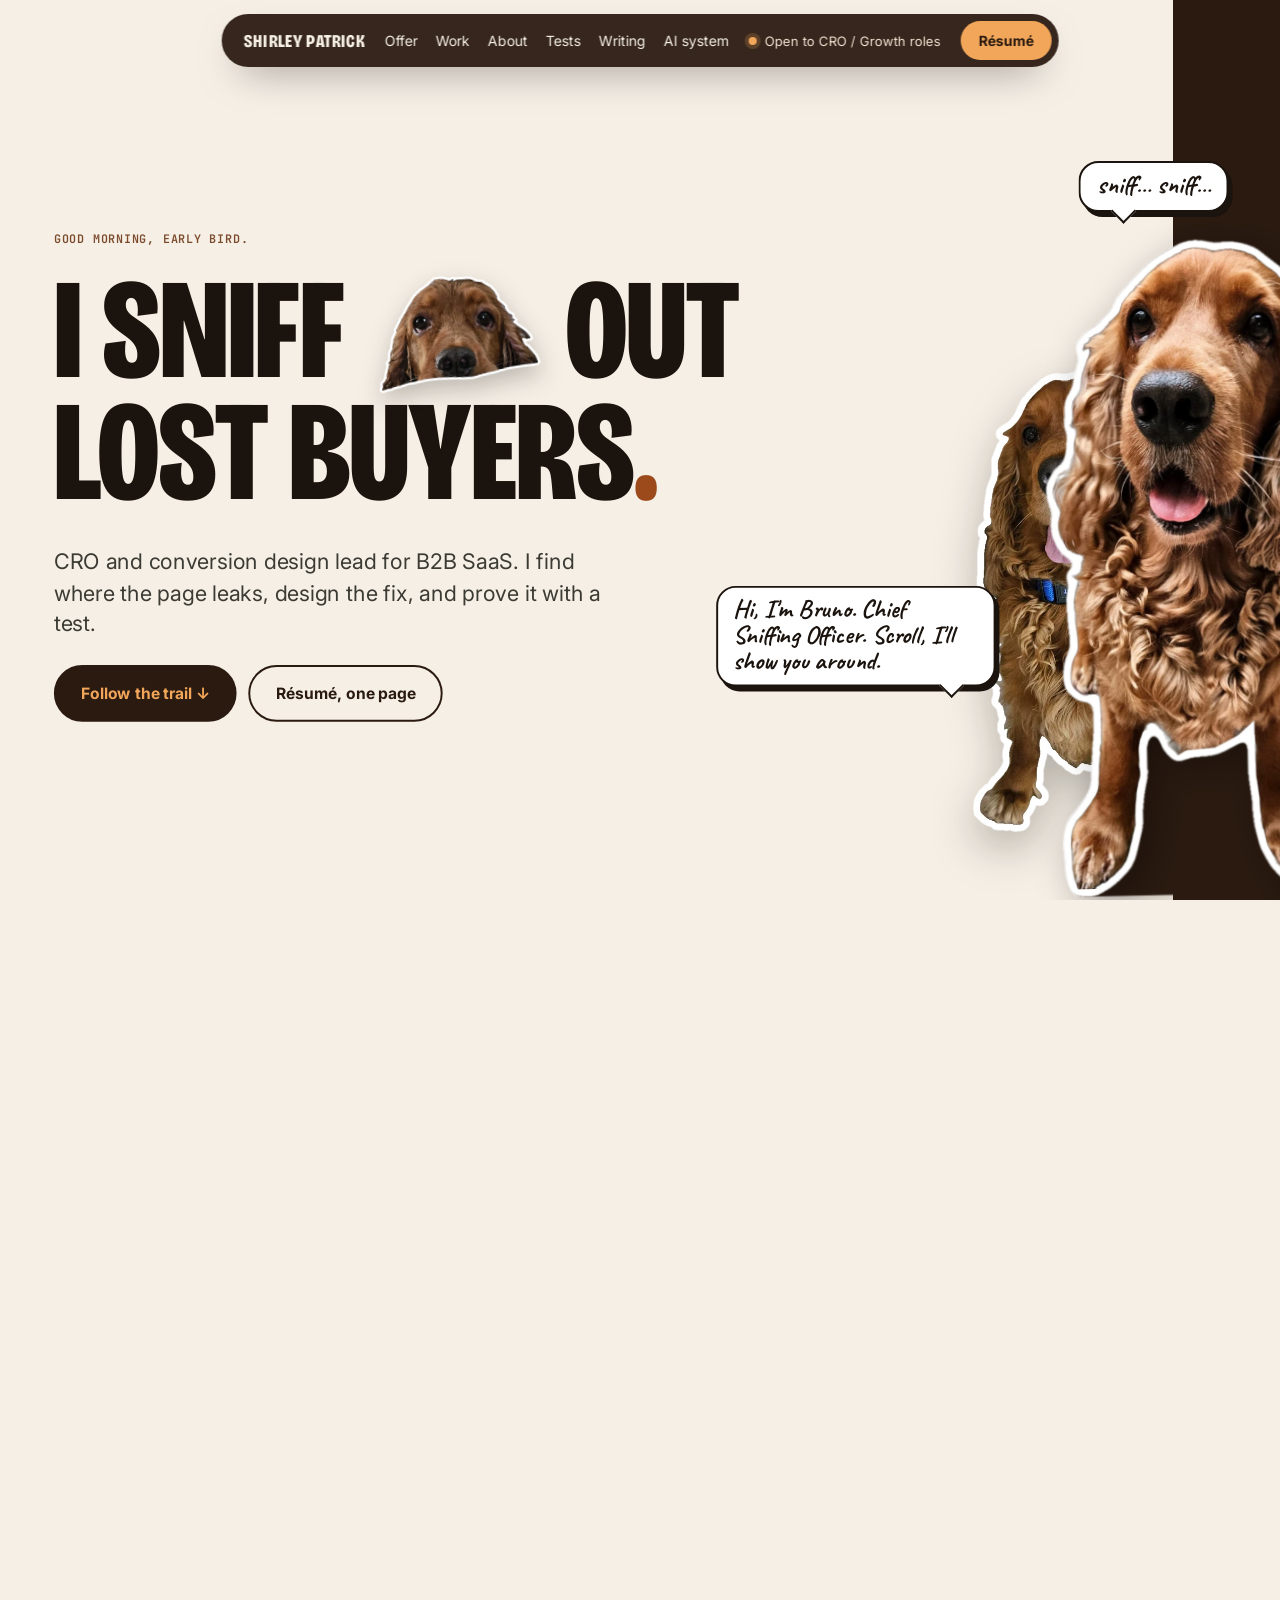
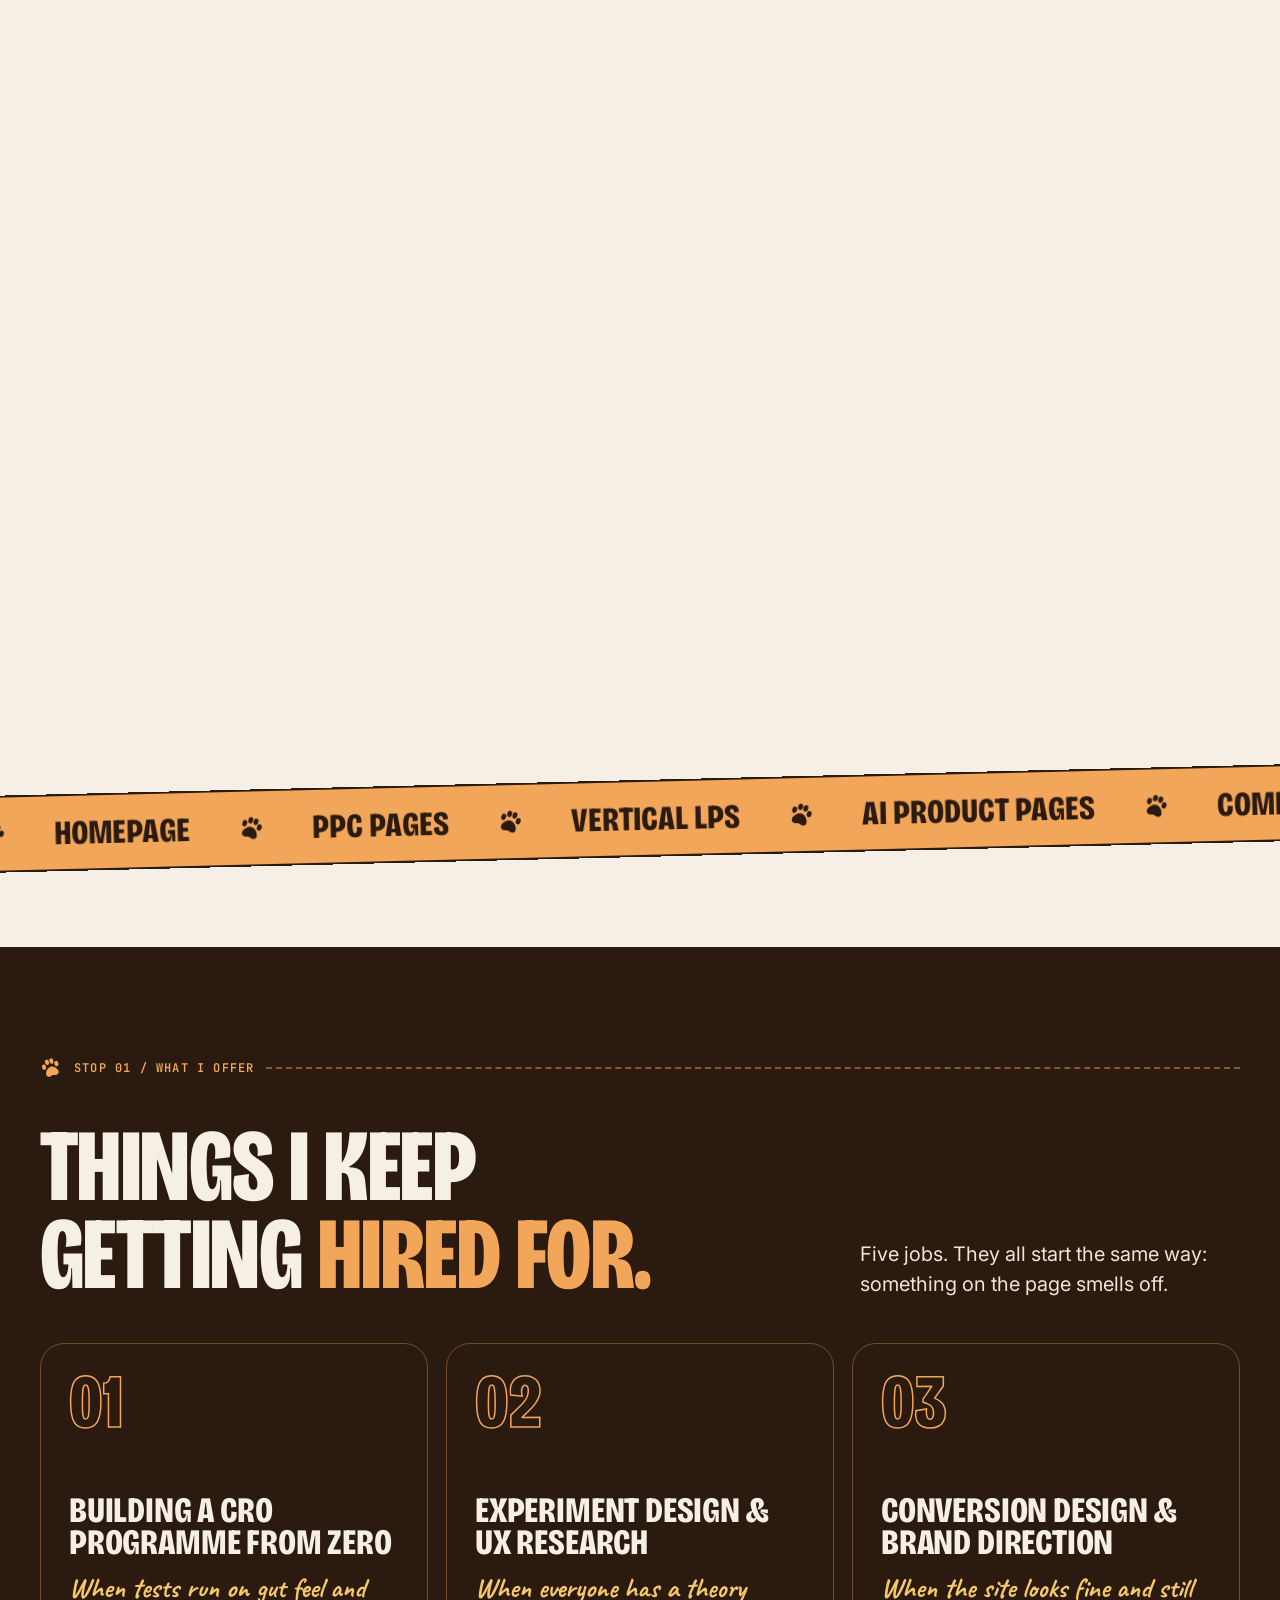
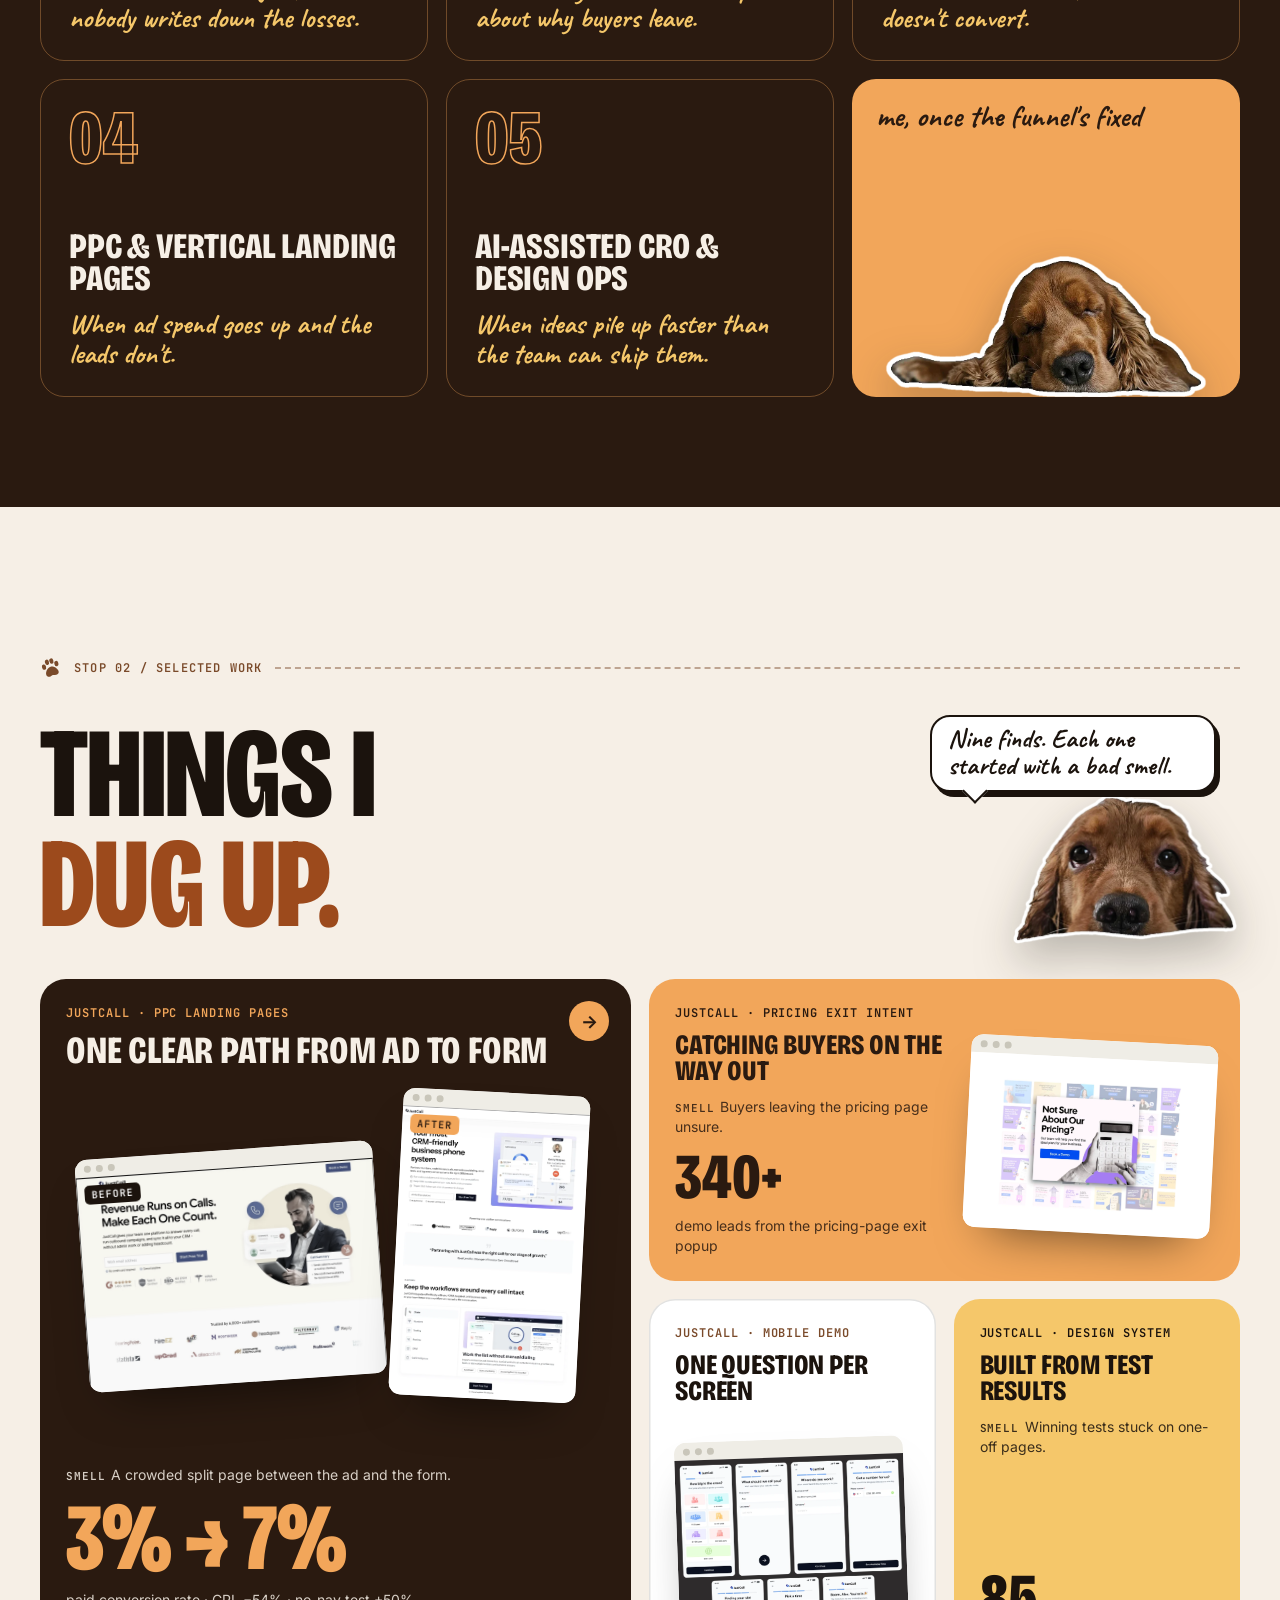
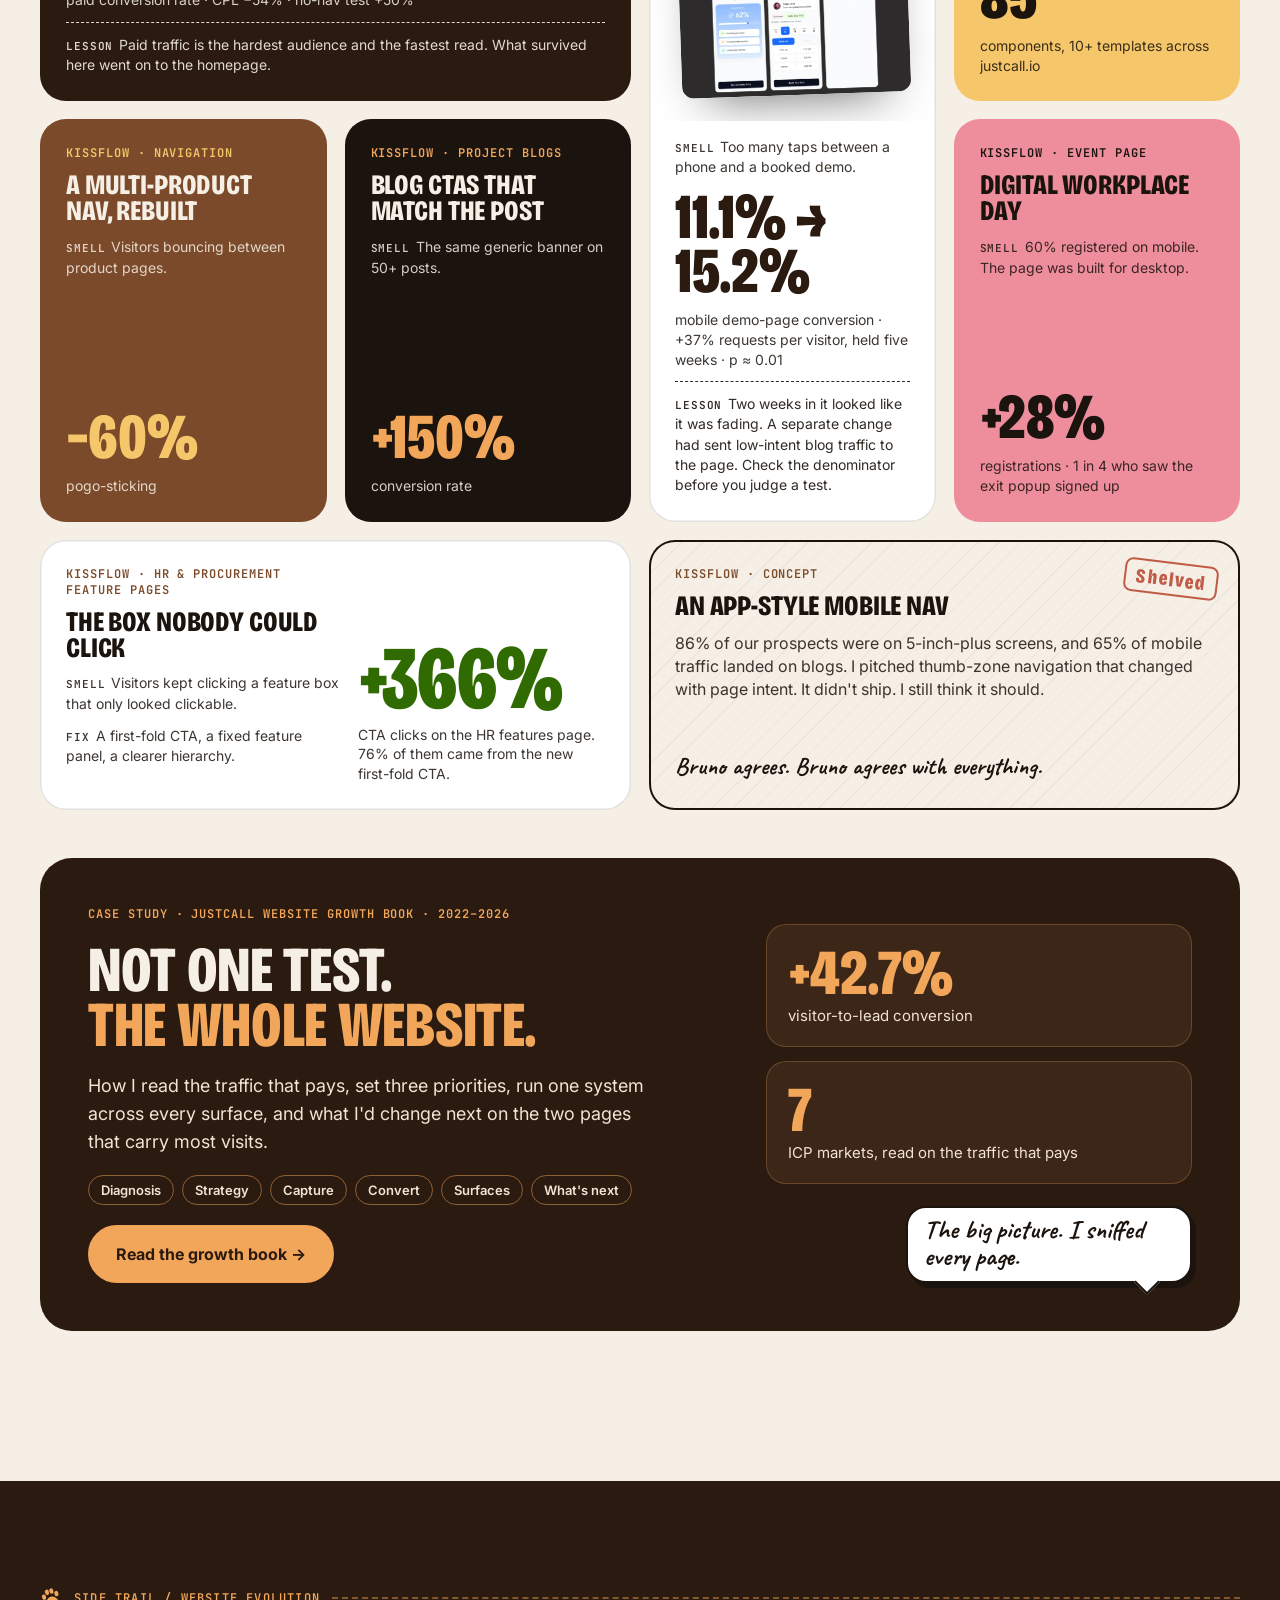
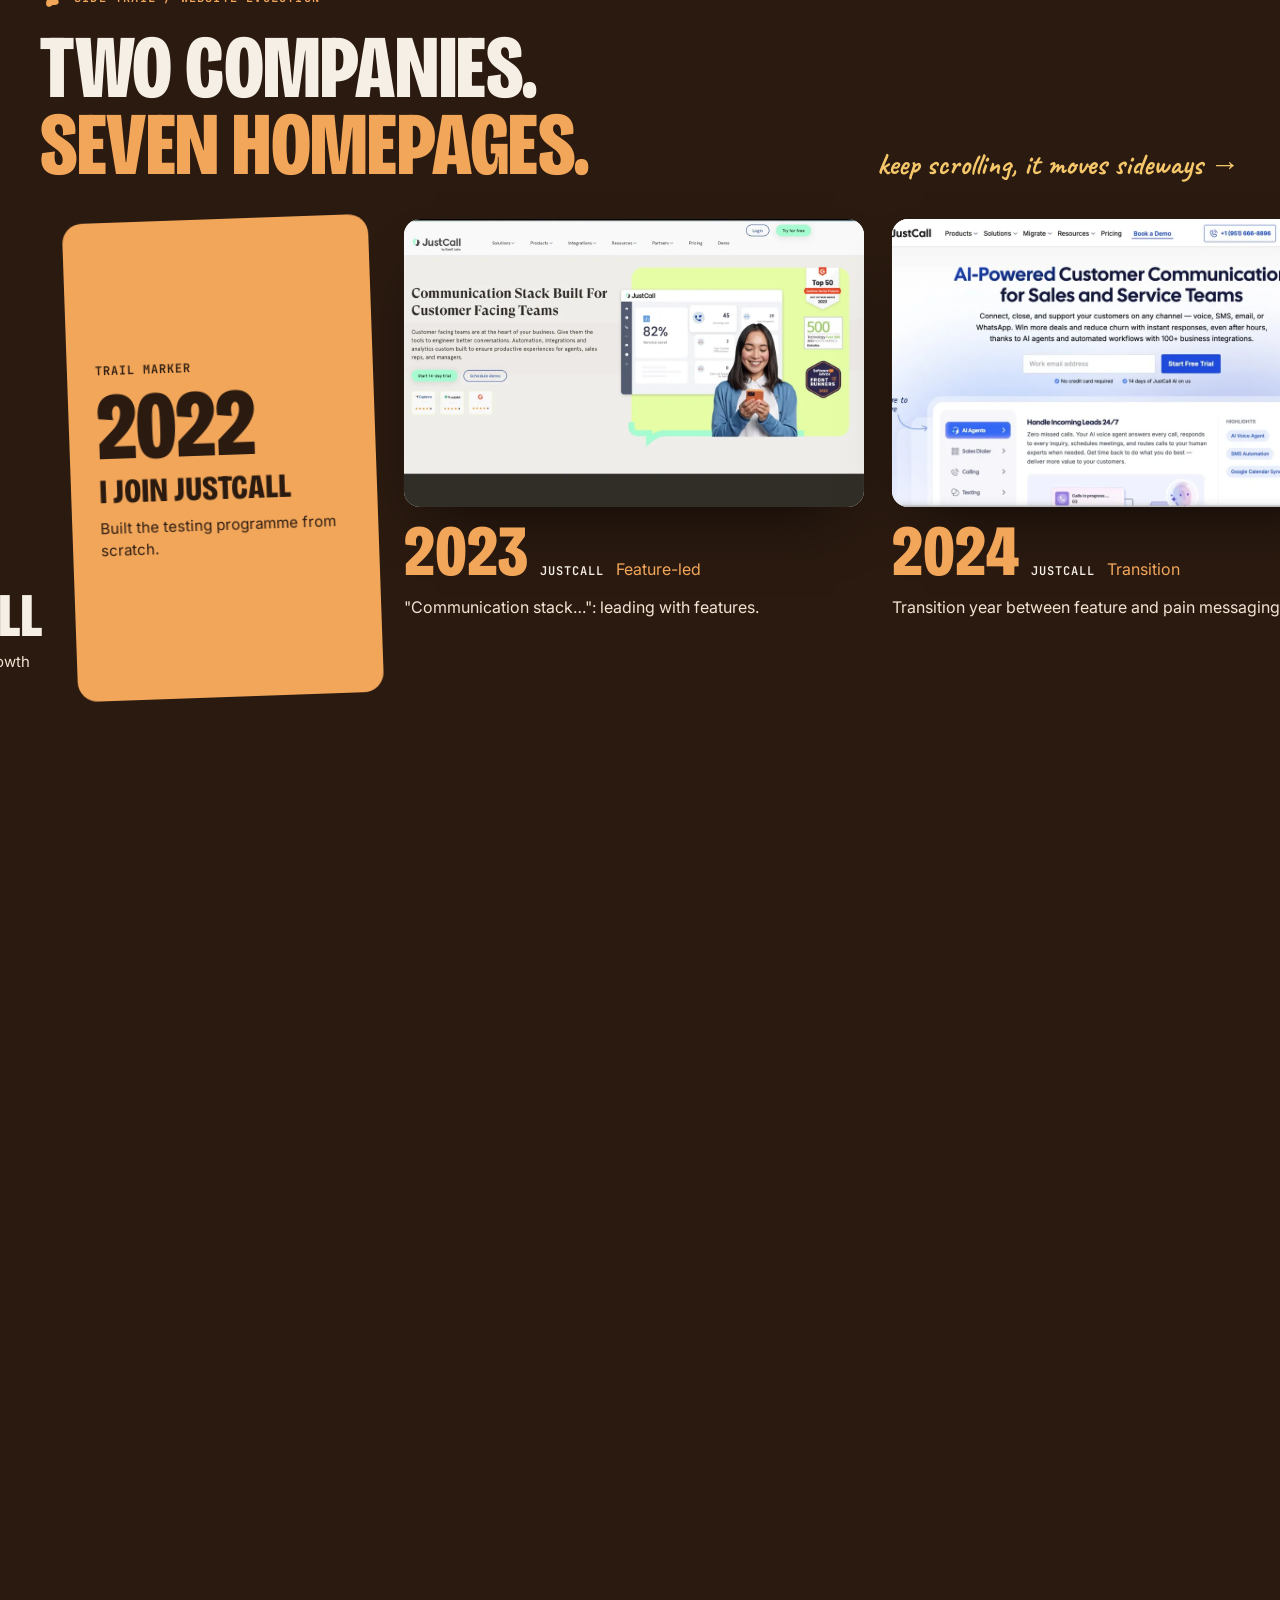
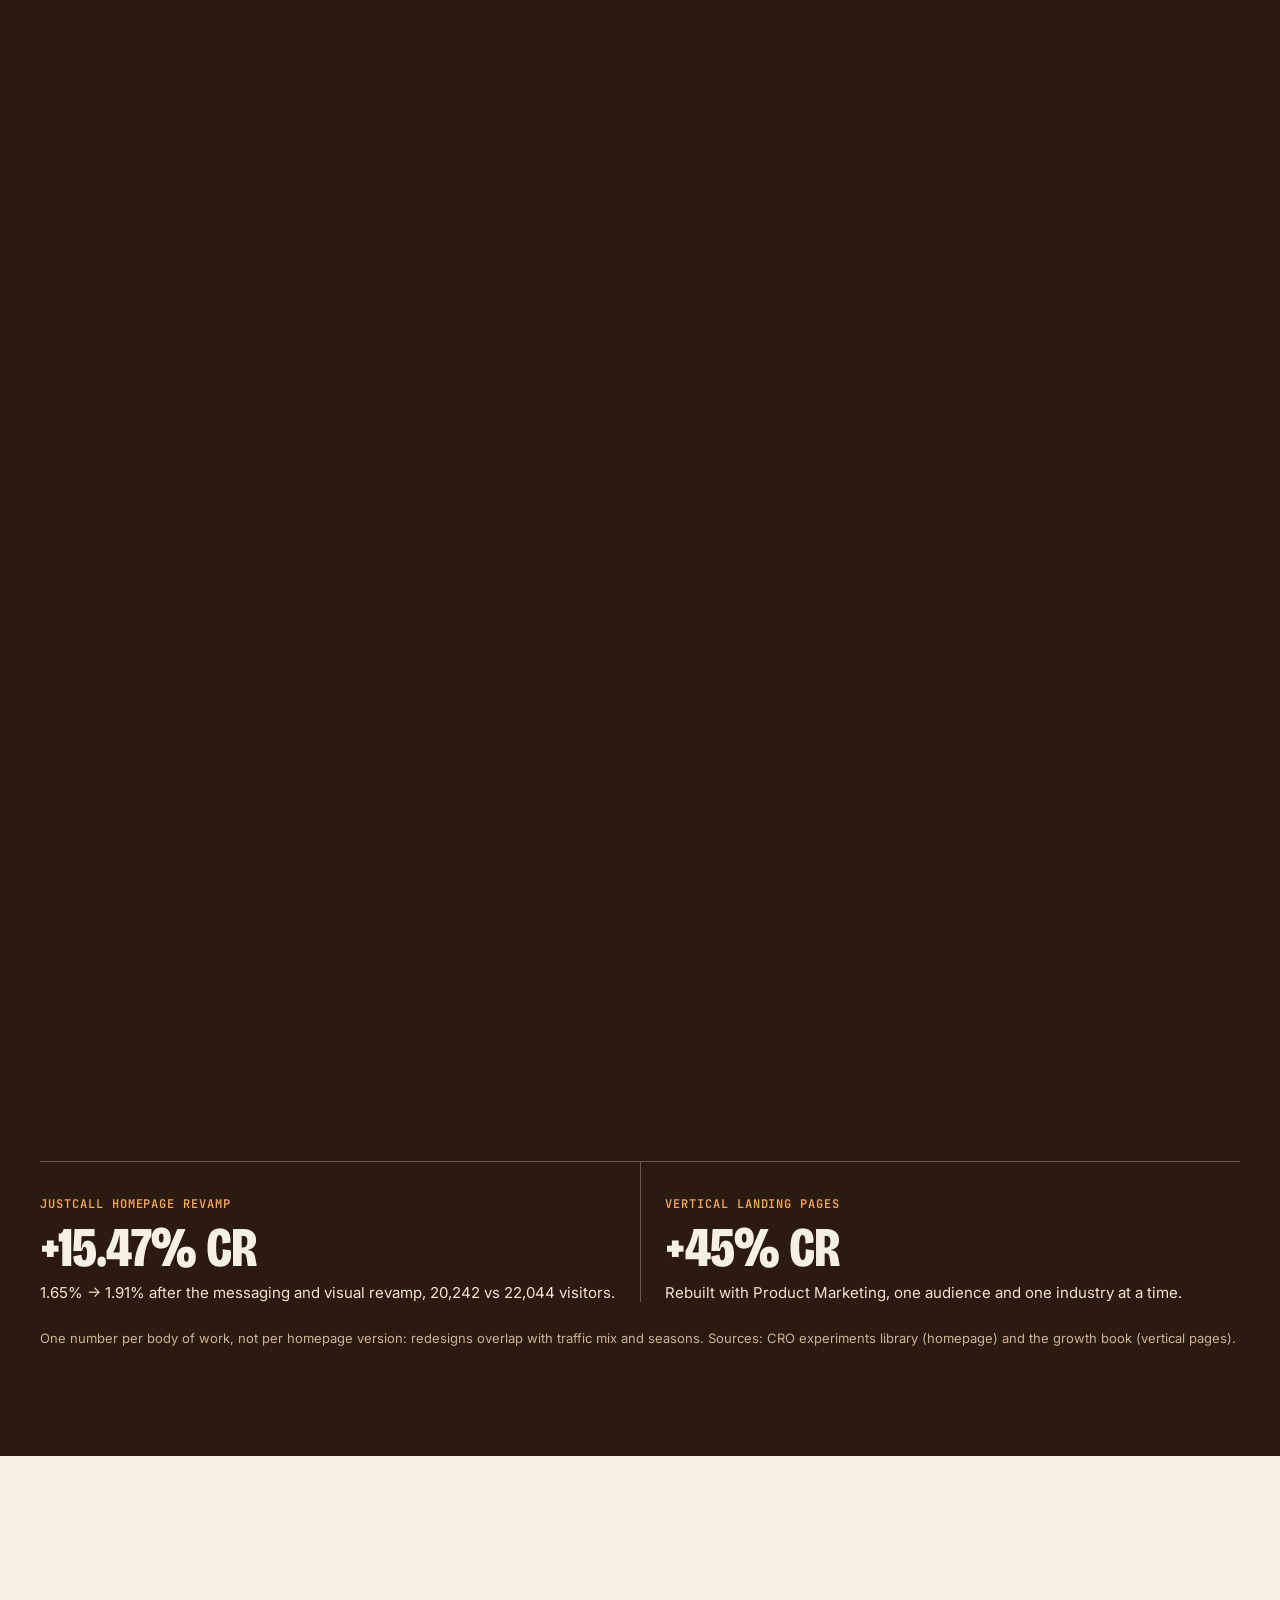
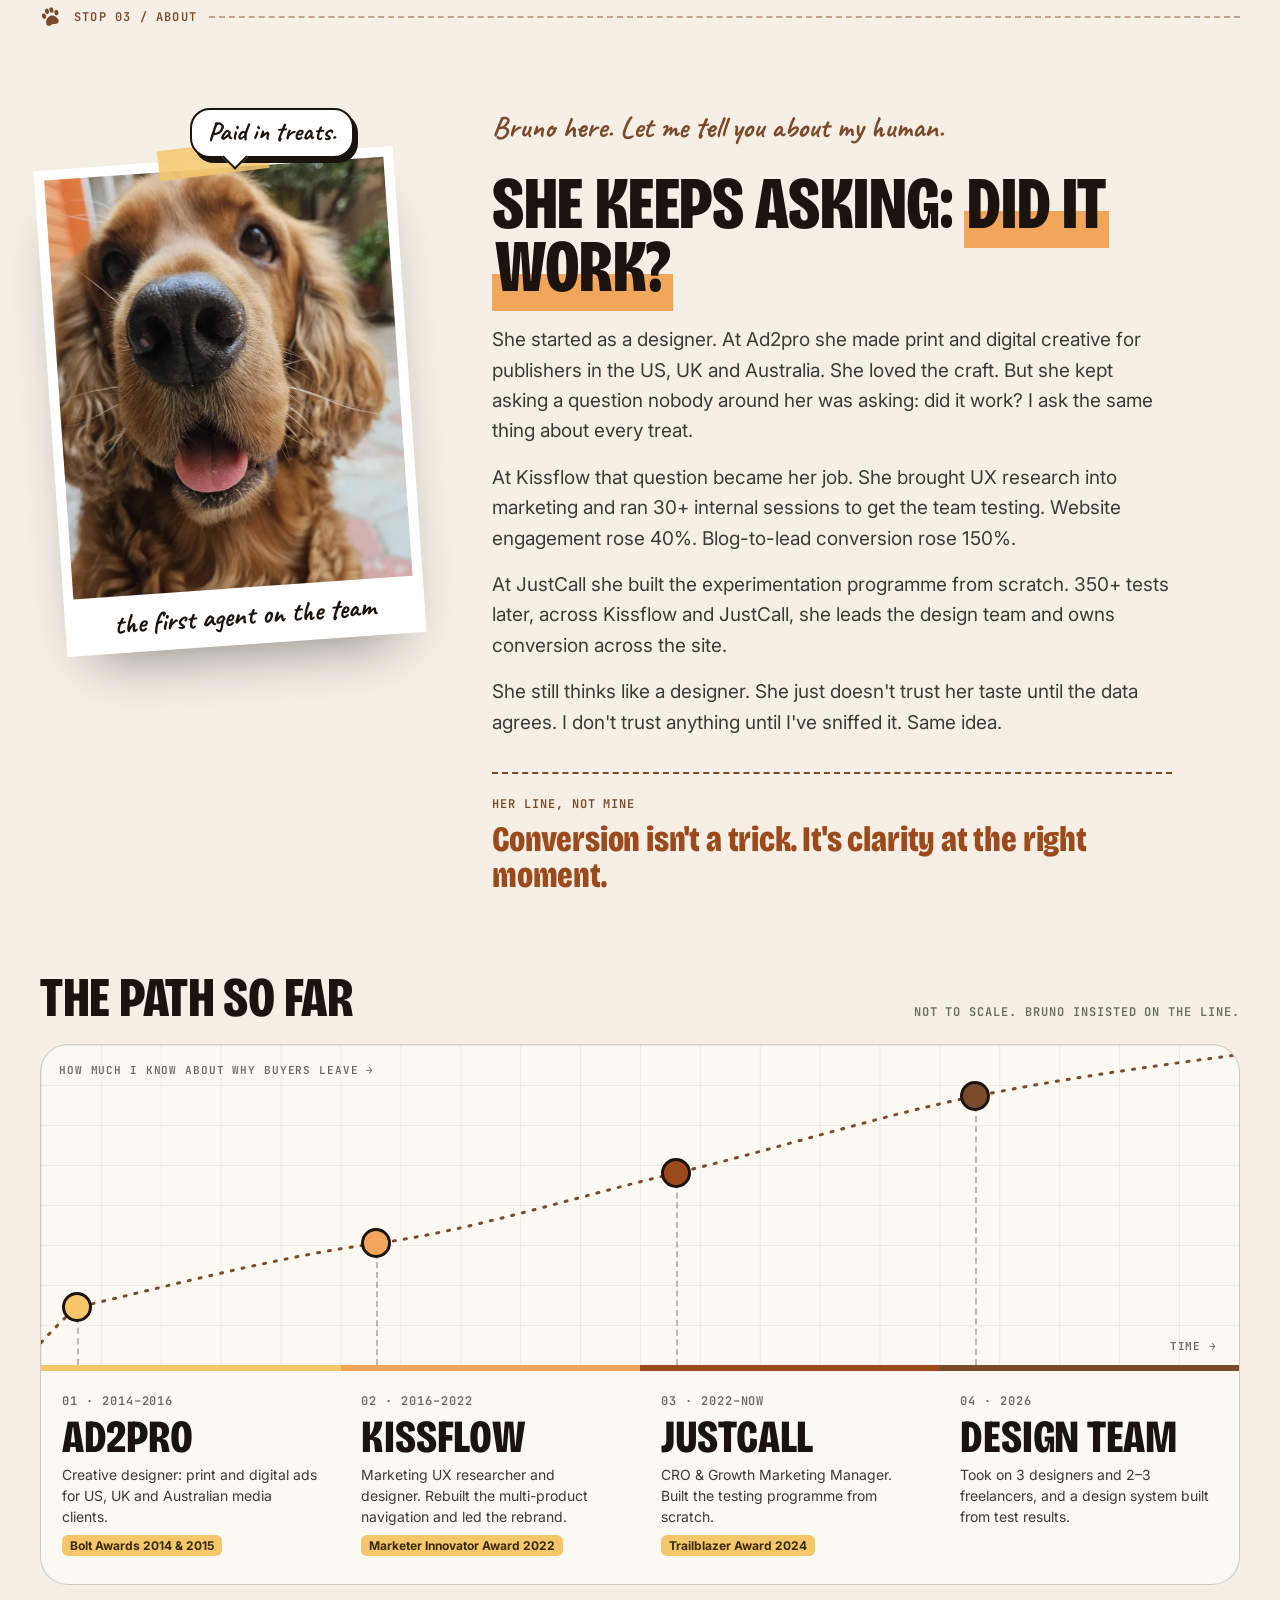
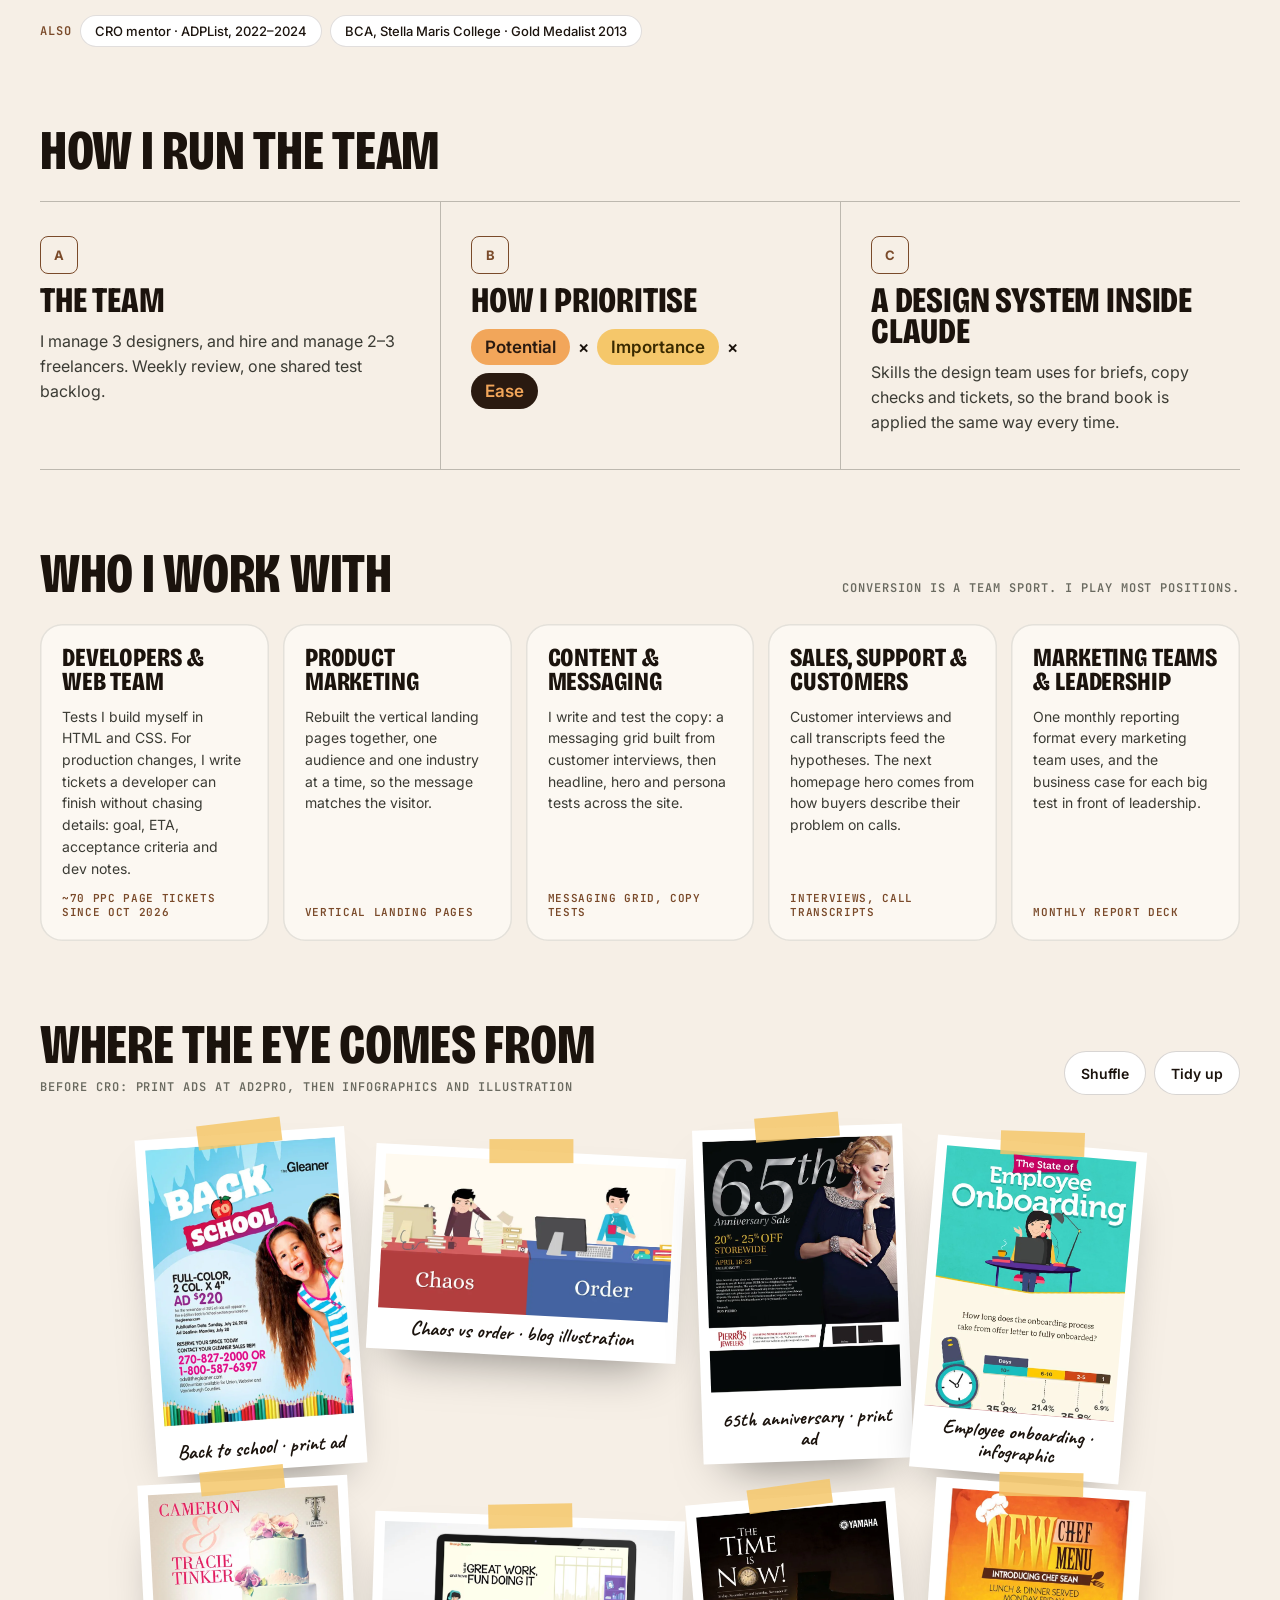
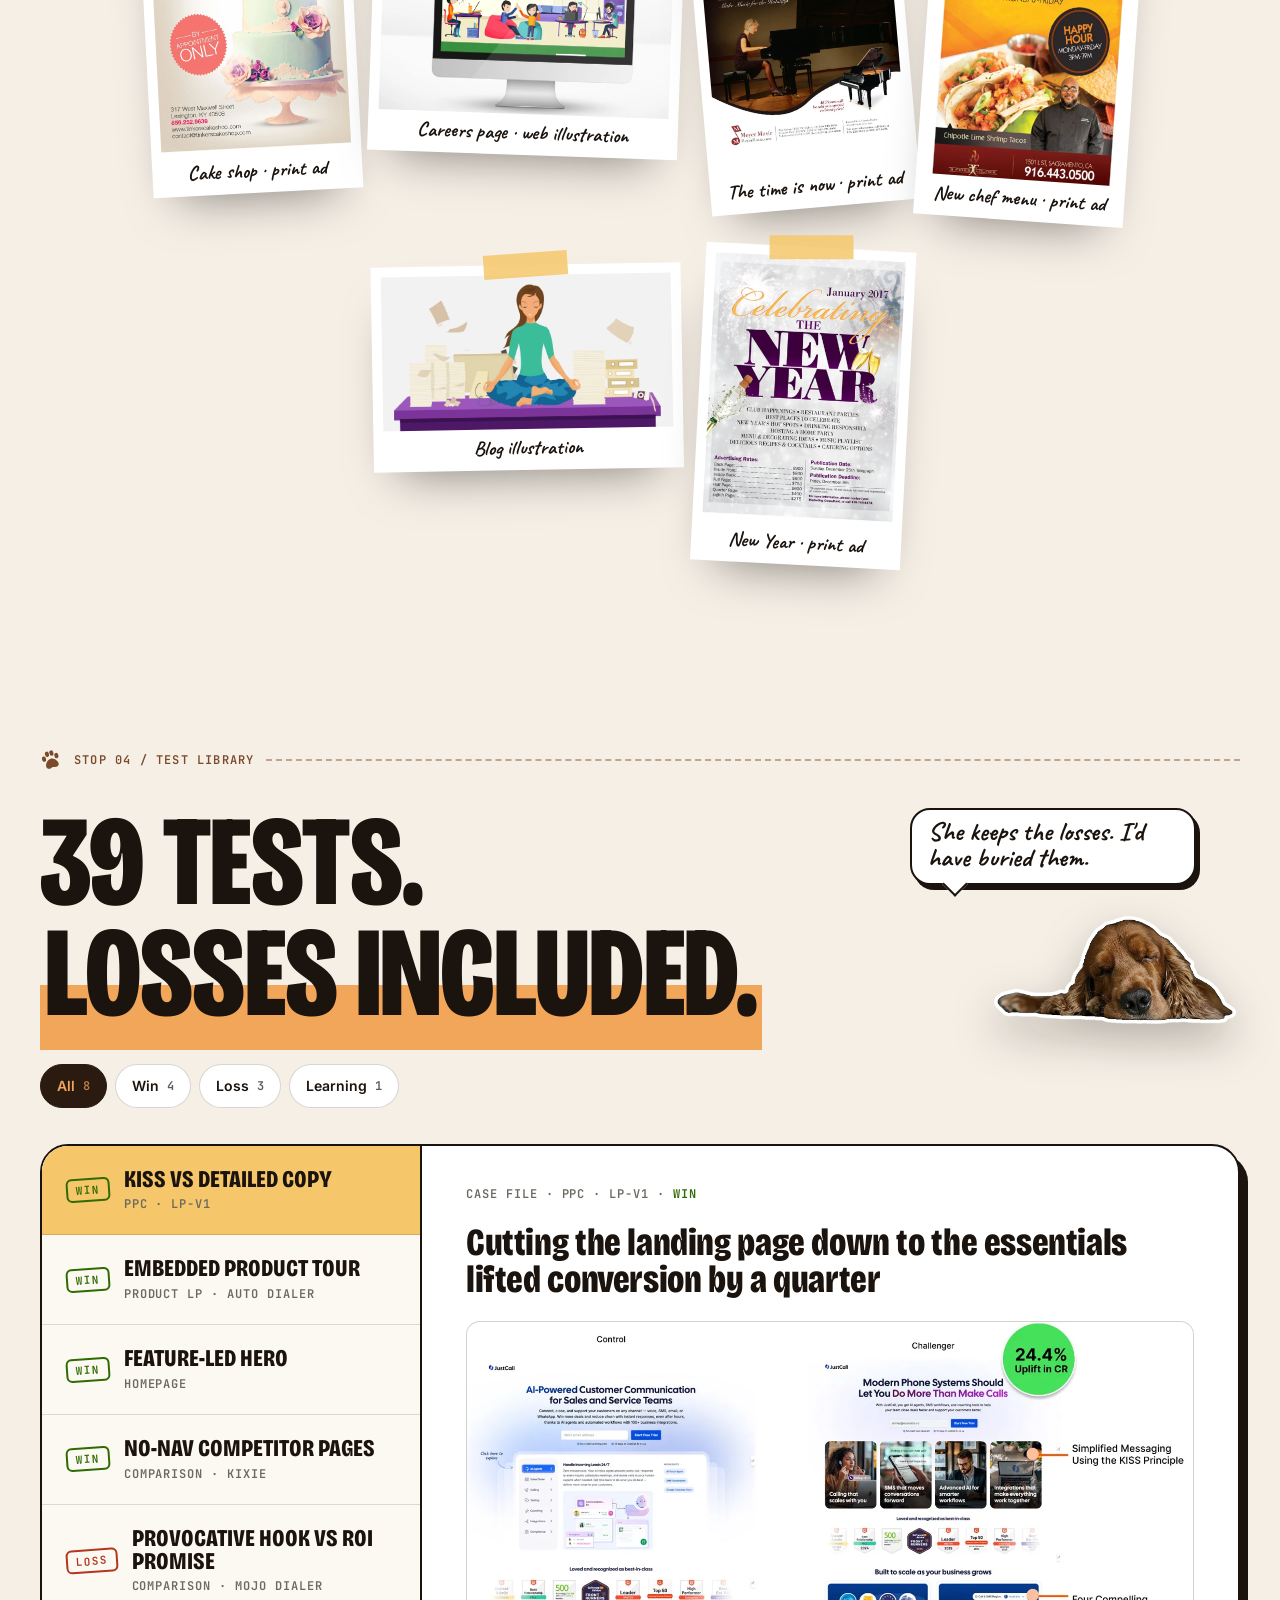
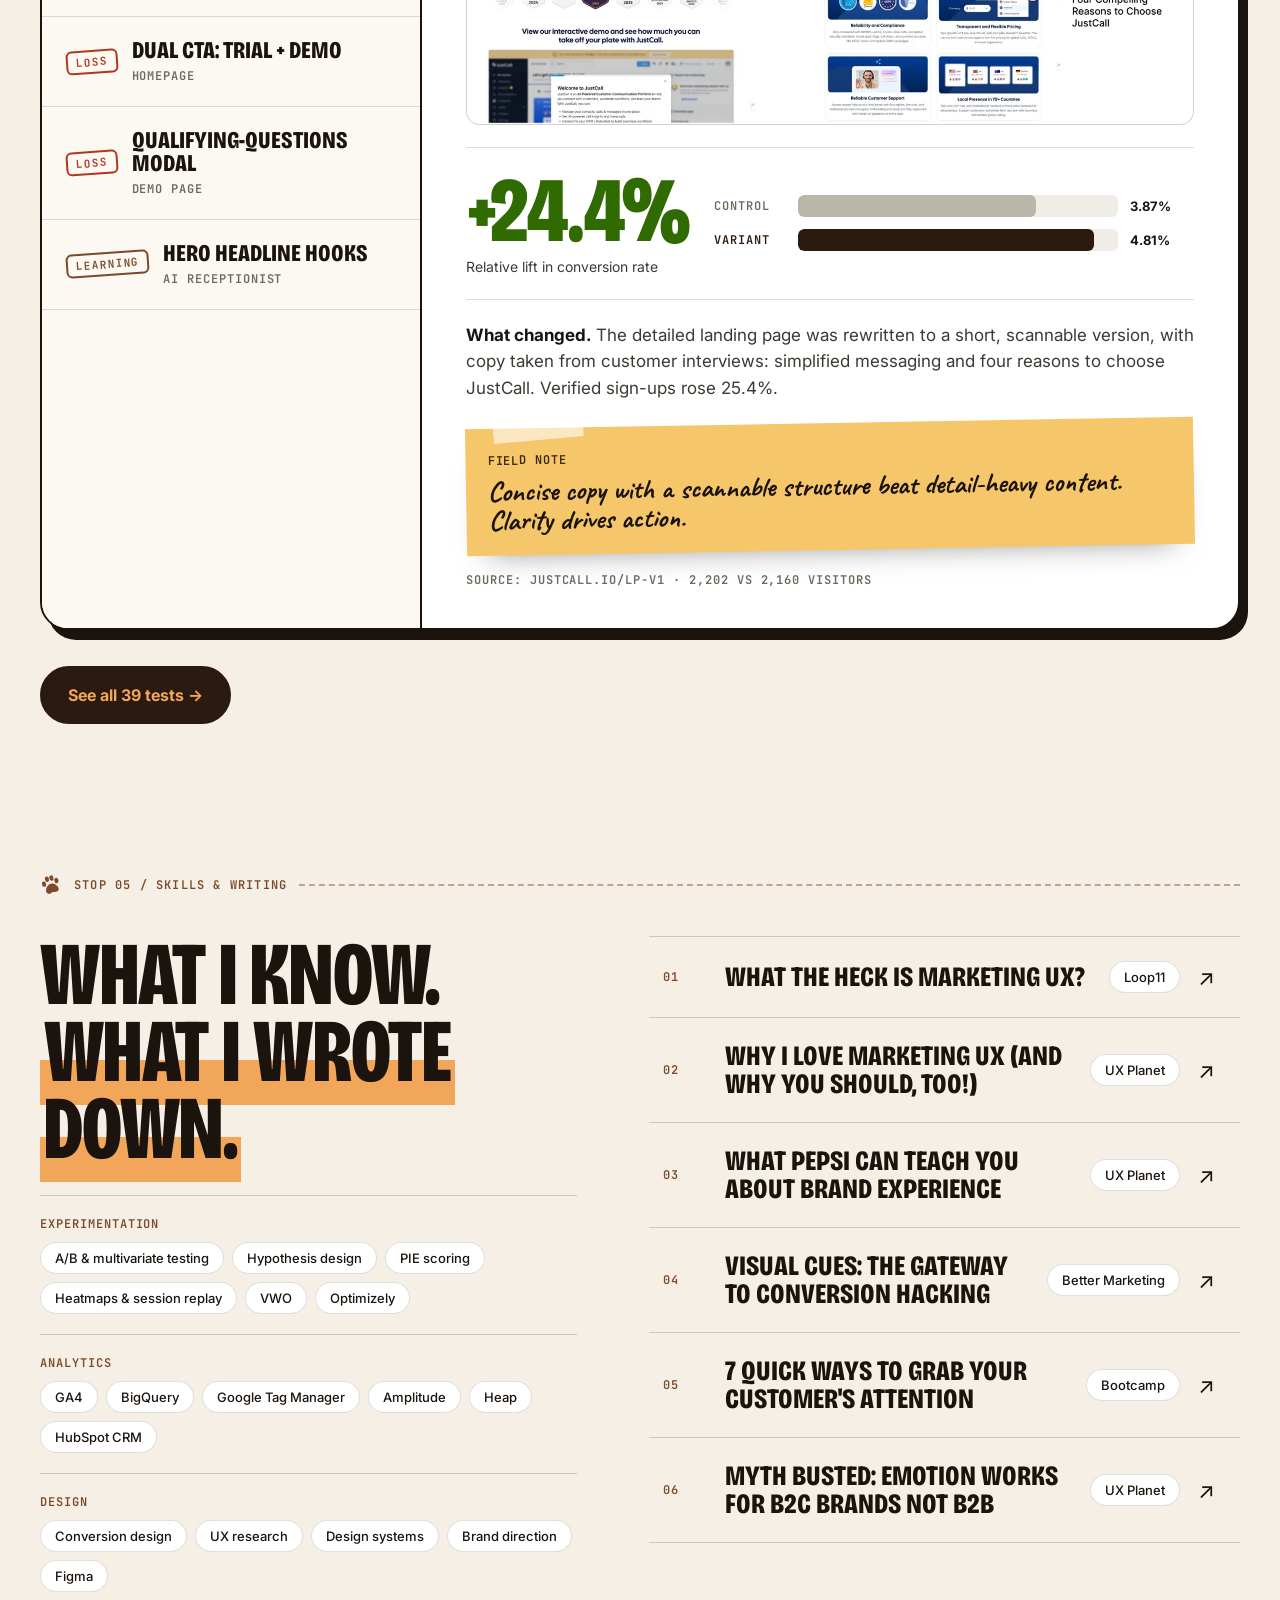
==== commit b66e1fcb: "Static export of the "Follow the nose" CRO portfolio Nine pages pre-rendered from the Claude Design " ====
--- a/index.html
+++ b/index.html
@@ -1,3086 +1,341 @@
-<!DOCTYPE html>
+<!doctype html>
 <html lang="en">
 <head>
-  <meta charset="UTF-8" />
-  <meta name="viewport" content="width=device-width, initial-scale=1.0" />
-  <title>Shirley Patrick · CRO & Growth Portfolio 2026</title>
-  <link rel="preconnect" href="https://fonts.googleapis.com" />
-  <link rel="preconnect" href="https://fonts.gstatic.com" crossorigin />
-  <link href="https://fonts.googleapis.com/css2?family=Unbounded:wght@400;500;600;700;800&family=Geist+Mono:wght@400;500&family=Geist:wght@400;500;600;700&display=swap" rel="stylesheet" />
-  <style>
-    :root {
-      --sys: -apple-system, BlinkMacSystemFont, "Segoe UI", sans-serif;
-      --primary: #D7FF3F;
-      --primary-dark: #C2E636;
-      --primary-light: rgba(215,255,63,0.12);
-      --win: #3DDC84;
-      --win-light: rgba(61,220,132,0.12);
-      --loss: #FF6B5B;
-      --loss-light: rgba(255,107,91,0.12);
-      --learning: #FF8A3D;
-      --learning-light: rgba(255,138,61,0.12);
-      --mixed: #B79CFF;
-      --mixed-light: rgba(183,156,255,0.12);
-      --dark: #07080A;
-      --dark2: #0C0E12;
-      --bg: #07080A;
-      --card: #0C0E12;
-      --text: #EDEEF2;
-      --muted: #A3A8B4;
-      --border: rgba(255,255,255,0.1);
-    }
-
-    *, *::before, *::after { box-sizing: border-box; margin: 0; padding: 0; }
-    html { scroll-behavior: smooth; }
-    body { font-family: 'Geist', system-ui, sans-serif; background: var(--bg); color: var(--text); font-size: 16px; line-height: 1.6; overflow-x: hidden; }
-    img { display: block; max-width: 100%; }
-    a { color: inherit; }
-
-    /* ── NAV ─────────────────────────────────────────── */
-    nav {
-      position: fixed; top: 0; left: 0; right: 0; z-index: 200;
-      background: rgba(7,8,10,0.95);
-      backdrop-filter: blur(20px);
-      -webkit-backdrop-filter: blur(20px);
-      border-bottom: 1px solid rgba(237,238,242,0.08);
-      height: 72px;
-      box-shadow: 0 2px 24px rgba(0,0,0,0.3);
-    }
-    .nav-inner {
-      max-width: 1320px; margin: 0 auto;
-      height: 100%; padding: 0 40px;
-      display: flex; align-items: center; justify-content: space-between;
-    }
-    .nav-logo { font-family: 'Unbounded', sans-serif; font-weight: 800; font-size: 18px; text-decoration: none; color: var(--text); letter-spacing: -0.01em; }
-    .nav-logo em { color: var(--primary); font-style: normal; }
-    .nav-links { display: flex; gap: 32px; list-style: none; }
-    .nav-links a { text-decoration: none; color: var(--muted); font-size: 14px; font-weight: 500; transition: color .2s; }
-    .nav-links a:hover { color: var(--text); }
-    .nav-cta {
-      display: flex; align-items: center; gap: 8px;
-      background: #D7FF3F;
-      color: #07080A;
-      padding: 9px 22px; border-radius: 100px;
-      font-size: 13px; font-weight: 600; text-decoration: none;
-      transition: all .2s;
-      box-shadow: 0 4px 16px rgba(215,255,63,0.2);
-    }
-    .nav-cta:hover { transform: translateY(-1px); box-shadow: 0 8px 24px rgba(215,255,63,0.3); }
-    .pulse { width: 7px; height: 7px; border-radius: 50%; background: #D7FF3F; animation: pulse 2s ease-in-out infinite; }
-    @keyframes pulse { 0%,100%{opacity:1;transform:scale(1)} 50%{opacity:.5;transform:scale(.85)} }
-
-    /* ── HERO ─────────────────────────────────────────── */
-    .hero-wrap {
-      background: #07080A;
-      border-bottom: none;
-      position: relative;
-      overflow: hidden;
-    }
-    .hero-wrap::before {
-      content: '';
-      position: absolute;
-      width: 900px; height: 900px; border-radius: 50%;
-      background: radial-gradient(circle, rgba(215,255,63,0.08) 0%, transparent 65%);
-      top: -300px; right: -100px; pointer-events: none;
-    }
-    .hero-wrap::after {
-      content: '';
-      position: absolute;
-      width: 600px; height: 600px; border-radius: 50%;
-      background: radial-gradient(circle, rgba(215,255,63,0.04) 0%, transparent 65%);
-      bottom: -200px; left: -100px; pointer-events: none;
-    }
-    .hero {
-      max-width: 1320px; margin: 0 auto; padding: 100px 40px 96px;
-      display: grid; grid-template-columns: 1fr 1fr; gap: 80px; align-items: center;
-      position: relative; z-index: 1;
-    }
-    .hero-tag {
-      display: inline-flex; align-items: center; gap: 8px;
-      background: rgba(215,255,63,0.12);
-      color: #60A5FA;
-      border: 1px solid rgba(215,255,63,0.25);
-      padding: 6px 14px; border-radius: 100px;
-      font-size: 12px; font-weight: 700; letter-spacing: .06em; text-transform: uppercase;
-      margin-bottom: 28px;
-    }
-    .hero h1 {
-      font-family: 'Unbounded', sans-serif; font-weight: 800;
-      font-size: 68px; line-height: 1.04;
-      color: #ffffff; margin-bottom: 24px;
-      letter-spacing: -0.025em;
-    }
-    .hero h1 em {
-      color: #D7FF3F; -webkit-text-fill-color: #D7FF3F; font-style: normal;
-    }
-    .hero-sub { font-size: 18px; color: rgba(255,255,255,0.62); line-height: 1.75; margin-bottom: 40px; }
-    .hero-btns { display: flex; gap: 16px; align-items: center; }
-    .btn-p {
-      background: #D7FF3F;
-      color: #07080A;
-      padding: 14px 32px; border-radius: 12px;
-      font-size: 15px; font-weight: 700; text-decoration: none;
-      transition: all .25s;
-      box-shadow: 0 4px 20px rgba(215,255,63,0.2);
-      letter-spacing: -0.01em;
-    }
-    .btn-p:hover { transform: translateY(-2px); box-shadow: 0 10px 36px rgba(215,255,63,0.3); }
-    .btn-s { color: rgba(255,255,255,0.65); font-size: 15px; font-weight: 600; text-decoration: none; transition: color .2s; }
-    .btn-s:hover { color: #fff; text-decoration: underline; }
-
-    .hero-metrics { display: grid; grid-template-columns: 1fr 1fr; gap: 20px; }
-    .metric-card {
-      background: rgba(255,255,255,0.06);
-      border-radius: 20px; padding: 32px 28px;
-      border: 1px solid rgba(255,255,255,0.09);
-      transition: transform .3s, box-shadow .3s, border-color .3s, background .3s;
-      backdrop-filter: blur(12px);
-    }
-    .metric-card:hover { transform: translateY(-5px); box-shadow: 0 20px 40px rgba(0,0,0,.4); border-color: rgba(215,255,63,0.25); background: rgba(255,255,255,0.07); }
-    .metric-num {
-      font-family: 'Unbounded', sans-serif; font-weight: 800; font-size: 52px;
-      color: #D7FF3F; -webkit-text-fill-color: #D7FF3F; line-height: 1; margin-bottom: 8px;
-    }
-    .metric-label { font-size: 13px; color: rgba(255,255,255,0.5); font-weight: 500; line-height: 1.4; }
-
-    /* ── SHARED SECTION LAYOUT ────────────────────────── */
-    .section { padding: 88px 40px; }
-    .section-inner { max-width: 1320px; margin: 0 auto; }
-    .s-tag { font-size: 11px; font-weight: 700; letter-spacing: .12em; text-transform: uppercase; color: var(--primary); margin-bottom: 12px; }
-    .s-title { font-family: 'Unbounded', sans-serif; font-weight: 400; font-size: clamp(44px,6.5vw,96px); color: var(--text); -webkit-text-fill-color: var(--text); margin-bottom: 1.5rem; line-height: .92; letter-spacing: .01em; }
-    .s-sub { font-size: 18px; color: var(--muted); line-height: 1.65; max-width: 600px; margin-bottom: 56px; }
-
-    /* ── METHOD ──────────────────────────────────────── */
-    .method-wrap {
-      background: #07080A;
-      position: relative; overflow: hidden;
-    }
-    .method-wrap::before {
-      content: ''; position: absolute; inset: 0;
-      background: radial-gradient(ellipse at 70% 50%, rgba(215,255,63,0.04) 0%, transparent 60%);
-      pointer-events: none;
-    }
-    .method-wrap .s-tag { color: #D7FF3F; }
-    .method-wrap .s-title { color: #fff; }
-    .method-top { display: flex; justify-content: space-between; align-items: flex-start; margin-bottom: 56px; gap: 40px; }
-    .method-intro { font-size: 17px; color: rgba(255,255,255,.45); line-height: 1.75; max-width: 480px; }
-    .method-grid { display: grid; grid-template-columns: repeat(4, 1fr); gap: 3px; }
-    .method-step {
-      background: rgba(255,255,255,.04); padding: 40px 32px;
-      position: relative; overflow: hidden;
-      transition: background .3s, box-shadow .3s;
-      border: 1px solid rgba(255,255,255,.05);
-    }
-    .method-step:first-child { border-radius: 20px 3px 3px 20px; }
-    .method-step:last-child  { border-radius: 3px 20px 20px 3px; }
-    .method-step:hover { background: rgba(255,255,255,.07); box-shadow: inset 0 0 0 1px rgba(215,255,63,.2); }
-    .step-bg { font-family: 'Unbounded', sans-serif; font-size: 100px; font-weight: 800; color: rgba(255,255,255,.04); position: absolute; bottom: -10px; right: 10px; line-height: 1; pointer-events: none; }
-    .step-pill { display: inline-block; background: #D7FF3F; color: #07080A; font-size: 10px; font-weight: 700; padding: 4px 10px; border-radius: 6px; margin-bottom: 20px; letter-spacing: .06em; }
-    .step-name { font-family: 'Unbounded', sans-serif; font-weight: 700; font-size: 22px; color: #fff; margin-bottom: 16px; }
-    .step-desc { font-size: 14px; color: rgba(255,255,255,.55); line-height: 1.65; }
-
-    /* ── SURFACES ─────────────────────────────────────── */
-    .surfaces-grid { display: grid; grid-template-columns: repeat(4, 1fr); gap: 16px; }
-    .surf-card {
-      background: var(--card); border-radius: 18px; padding: 28px 24px;
-      border: 1px solid var(--border);
-      transition: all .25s; cursor: default;
-    }
-    .surf-card:hover { border-color: var(--primary); transform: translateY(-3px); box-shadow: 0 12px 32px rgba(215,255,63,.08); }
-    .surf-num { font-family: 'Unbounded', sans-serif; font-size: 12px; font-weight: 700; color: var(--primary); margin-bottom: 10px; letter-spacing: .06em; }
-    .surf-name { font-family: 'Unbounded', sans-serif; font-weight: 700; font-size: 17px; margin-bottom: 8px; }
-    .surf-desc { font-size: 13px; color: var(--muted); line-height: 1.5; }
-
-    /* ── CASE STUDIES ─────────────────────────────────── */
-    .cs-wrap { background: #0C0E12; }
-    .filter-row { display: flex; flex-wrap: wrap; gap: 8px; align-items: center; margin-bottom: 40px; }
-    .fbtn {
-      padding: 8px 18px; border-radius: 100px;
-      font-size: 13px; font-weight: 600;
-      border: 2px solid var(--border); background: var(--card); color: var(--muted);
-      cursor: pointer; transition: all .2s;
-    }
-    .fbtn:hover { border-color: var(--primary); color: var(--primary); }
-    .fbtn.on { background: var(--primary); border-color: var(--primary); color: #fff; }
-    .gap { flex: 1; }
-    .rbtn {
-      padding: 6px 14px; border-radius: 100px;
-      font-size: 12px; font-weight: 700;
-      border: 2px solid transparent; cursor: pointer; transition: all .2s;
-    }
-    .rbtn-win   { background: var(--win-light);      color: var(--win);      border-color: rgba(61,220,132,.3); }
-    .rbtn-loss  { background: var(--loss-light);     color: var(--loss);     border-color: rgba(255,107,91,.3); }
-    .rbtn-learn { background: var(--learning-light); color: var(--learning);         border-color: rgba(255,138,61,.3); }
-    .rbtn-win.on   { background: var(--win);      color: #07080A; border-color: var(--win); }
-    .rbtn-loss.on  { background: var(--loss);     color: #07080A; border-color: var(--loss); }
-    .rbtn-learn.on { background: var(--learning); color: #07080A; border-color: var(--learning); }
-
-    .cs-grid { display: grid; grid-template-columns: repeat(3, 1fr); gap: 24px; }
-    .cs-card {
-      background: var(--card); border-radius: 22px; overflow: hidden;
-      border: 1px solid var(--border);
-      display: flex; flex-direction: column;
-      transition: all .3s; cursor: pointer;
-    }
-    .cs-card:hover { transform: translateY(-7px); box-shadow: 0 28px 56px rgba(0,0,0,.4); border-color: rgba(215,255,63,.2); }
-    .cs-card.hide { display: none; }
-
-    /* image zone */
-    .cs-img-zone { position: relative; overflow: hidden; background: #e8edf8; flex-shrink: 0; }
-    .cs-img-zone img { width: 100%; height: 270px; object-fit: cover; object-position: top center; transition: transform .5s; }
-    .cs-card:hover .cs-img-zone img { transform: scale(1.04); }
-    .cs-no-img { height: 180px; background: linear-gradient(135deg, rgba(215,255,63,.1) 0%, rgba(215,255,63,.04) 100%); display: flex; align-items: center; justify-content: center; font-size: 40px; }
-
-    /* floating labels on image */
-    .cs-section-pill {
-      position: absolute; top: 14px; left: 14px;
-      background: rgba(6,10,26,0.65); backdrop-filter: blur(6px);
-      color: rgba(255,255,255,.9); font-size: 10px; font-weight: 700;
-      padding: 4px 10px; border-radius: 6px; letter-spacing: .07em; text-transform: uppercase;
-    }
-    .cs-badge {
-      position: absolute; top: 14px; right: 14px;
-      font-size: 11px; font-weight: 700; padding: 5px 13px; border-radius: 100px;
-      letter-spacing: .05em;
-    }
-    .badge-win      { background: var(--win);      color: #07080A; }
-    .badge-loss     { background: var(--loss);     color: #07080A; }
-    .badge-learning { background: var(--learning); color: #07080A; }
-    .badge-mixed    { background: var(--mixed);    color: #07080A; }
-    .badge-pending  { background: #9CA3AF;          color: #07080A; }
-
-    /* card body */
-    .cs-body { padding: 24px; flex: 1; display: flex; flex-direction: column; }
-    .cs-meta { font-size: 11px; font-weight: 700; color: var(--primary); letter-spacing: .09em; text-transform: uppercase; margin-bottom: 6px; }
-    .cs-title { font-family: 'Unbounded', sans-serif; font-weight: 400; font-size: 1.55rem; letter-spacing: .02em; line-height: 1.1; margin-bottom: 10px; }
-    .cs-hypo { font-size: 13px; color: var(--muted); line-height: 1.55; margin-bottom: 18px; font-style: italic; }
-
-    .cs-metrics { display: flex; gap: 10px; flex-wrap: wrap; margin-bottom: 18px; }
-    .cs-metric { background: var(--bg); border-radius: 10px; padding: 10px 14px; flex: 1; min-width: 72px; }
-    .cs-mv { font-family: 'Unbounded', sans-serif; font-weight: 400; font-size: 2.2rem; letter-spacing: .02em; line-height: 1; }
-    .cs-ml { font-size: 10px; color: var(--muted); font-weight: 600; text-transform: uppercase; letter-spacing: .06em; margin-top: 3px; }
-    .pos { color: var(--win); }
-    .neg { color: var(--loss); }
-
-    .cs-insight { margin-top: auto; padding-top: 16px; border-top: 1px solid var(--border); }
-    .cs-il { font-size: 10px; font-weight: 700; color: var(--muted); text-transform: uppercase; letter-spacing: .1em; margin-bottom: 4px; }
-    .cs-it { font-size: 13px; line-height: 1.55; color: var(--text); }
-
-    /* ── LIGHTBOX ─────────────────────────────────────── */
-    .lb-overlay {
-      position: fixed; inset: 0; z-index: 500;
-      background: rgba(6,10,26,.92); backdrop-filter: blur(4px);
-      display: flex; align-items: center; justify-content: center;
-      opacity: 0; pointer-events: none; transition: opacity .3s;
-      padding: 20px;
-    }
-    .lb-overlay.open { opacity: 1; pointer-events: all; }
-    .lb-box {
-      background: var(--card); border-radius: 24px;
-      max-width: 1200px; width: 100%; max-height: 90vh;
-      overflow-y: auto; padding: 48px; position: relative;
-      transform: translateY(24px); transition: transform .3s;
-    }
-    .lb-overlay.open .lb-box { transform: translateY(0); }
-    .lb-close {
-      position: absolute; top: 20px; right: 20px;
-      width: 38px; height: 38px; border-radius: 50%;
-      background: var(--bg); border: 1px solid var(--border);
-      cursor: pointer; font-size: 16px; display: flex; align-items: center; justify-content: center;
-      transition: background .2s; z-index: 10;
-    }
-    .lb-close:hover { background: var(--border); }
-    .lb-nav {
-      position: fixed; top: 50%; transform: translateY(-50%);
-      width: 52px; height: 52px; border-radius: 50%;
-      background: rgba(255,255,255,0.10); border: 1px solid rgba(255,255,255,0.22);
-      color: #fff; font-size: 22px; cursor: pointer;
-      align-items: center; justify-content: center;
-      transition: all .2s; z-index: 600;
-      backdrop-filter: blur(6px);
-      display: none;
-    }
-    .lb-overlay.open .lb-nav { display: flex; }
-    .lb-nav:hover:not(:disabled) { background: rgba(255,255,255,0.22); transform: translateY(-50%) scale(1.08); }
-    .lb-nav:disabled { opacity: 0.25; cursor: default; }
-    .lb-prev { left: 24px; }
-    .lb-next { right: 24px; }
-    .lb-counter {
-      position: fixed; bottom: 28px; left: 50%; transform: translateX(-50%);
-      color: rgba(255,255,255,0.45); font-size: 13px; font-weight: 500;
-      letter-spacing: .06em; z-index: 600; pointer-events: none;
-    }
-    .lb-img { width: 100%; border-radius: 14px; margin-bottom: 28px; border: 1px solid var(--border); }
-    .lb-head { display: flex; align-items: center; gap: 12px; margin-bottom: 16px; }
-    .lb-title { font-family: 'Unbounded', sans-serif; font-weight: 400; font-size: clamp(32px,3.5vw,48px); line-height: .92; letter-spacing: .01em; margin-bottom: 12px; }
-    .lb-hypo { font-size: 15px; color: var(--muted); font-style: italic; line-height: 1.65; margin-bottom: 28px; padding-bottom: 28px; border-bottom: 1px solid var(--border); }
-    .lb-table { width: 100%; border-collapse: collapse; margin-bottom: 28px; }
-    .lb-table th { padding: 10px 14px; text-align: left; font-size: 11px; font-weight: 700; text-transform: uppercase; letter-spacing: .08em; color: var(--muted); border-bottom: 2px solid var(--border); background: var(--bg); }
-    .lb-table th:not(:first-child) { text-align: right; }
-    .lb-table td { padding: 12px 14px; font-size: 14px; border-bottom: 1px solid var(--border); }
-    .lb-table td:not(:first-child) { text-align: right; }
-    .lb-table tr:last-child td { border-bottom: none; }
-    .lb-insight { background: var(--bg); border-radius: 14px; padding: 24px; }
-    .lb-il { font-size: 10px; font-weight: 700; text-transform: uppercase; letter-spacing: .1em; color: var(--muted); margin-bottom: 8px; }
-    .lb-it { font-size: 15px; line-height: 1.65; }
-
-    /* ── PATTERNS ─────────────────────────────────────── */
-    .patterns-grid { display: grid; grid-template-columns: 5fr 3fr; gap: 48px; }
-    .pat-col-h { font-family: 'Unbounded', sans-serif; font-weight: 400; font-size: 1.45rem; letter-spacing: .02em; margin-bottom: 24px; display: flex; align-items: center; gap: 10px; }
-    .pat-card {
-      background: var(--card); border-radius: 16px; padding: 24px 24px 24px 28px;
-      margin-bottom: 14px; border: 1px solid var(--border);
-      transition: transform .2s, box-shadow .2s;
-    }
-    .pat-card:hover { transform: translateX(4px); box-shadow: 4px 0 20px rgba(215,255,63,.07); }
-    .pat-card.works  { border-left: 4px solid var(--win); }
-    .pat-card.doesnt { border-left: 4px solid var(--loss); }
-    .pat-label { font-size: 10px; font-weight: 700; text-transform: uppercase; letter-spacing: .1em; color: var(--muted); margin-bottom: 4px; }
-    .pat-title { font-family: 'Unbounded', sans-serif; font-weight: 400; font-size: 1.45rem; letter-spacing: .02em; line-height: 1.15; margin-bottom: 5px; }
-    .pat-desc { font-size: 13px; color: var(--muted); line-height: 1.55; }
-
-    /* ── CONTACT ──────────────────────────────────────── */
-    .contact-wrap {
-      background: #07080A;
-      position: relative; overflow: hidden;
-    }
-    .contact-wrap::before {
-      content: ''; position: absolute;
-      width: 700px; height: 700px; border-radius: 50%;
-      background: radial-gradient(circle, rgba(215,255,63,0.06) 0%, transparent 60%);
-      top: -200px; right: -100px; pointer-events: none;
-    }
-    .contact-inner {
-      max-width: 1320px; margin: 0 auto; padding: 100px 40px;
-      display: grid; grid-template-columns: 1fr 1fr; gap: 80px; align-items: center;
-      position: relative; z-index: 1;
-    }
-    .c-tag { font-size: 11px; font-weight: 700; letter-spacing: .12em; text-transform: uppercase; color: #D7FF3F; margin-bottom: 16px; }
-    .c-title { font-family: 'Unbounded', sans-serif; font-weight: 400; font-size: clamp(52px,8.5vw,110px); color: #fff; -webkit-text-fill-color: #fff; line-height: .92; margin-bottom: 20px; letter-spacing: .01em; }
-    .c-sub { font-size: 17px; color: rgba(255,255,255,.45); line-height: 1.75; }
-    .c-cards { display: flex; flex-direction: column; gap: 16px; }
-    .c-card {
-      display: flex; align-items: center; gap: 18px;
-      background: rgba(255,255,255,.05); border-radius: 18px;
-      padding: 24px 28px; border: 1px solid rgba(255,255,255,.07);
-      text-decoration: none; color: #fff; transition: background .2s;
-    }
-    .c-card:hover { background: rgba(255,255,255,.09); border-color: rgba(215,255,63,.25); transform: translateX(4px); }
-    .c-icon { width: 48px; height: 48px; border-radius: 14px; background: #D7FF3F; display: flex; align-items: center; justify-content: center; font-size: 22px; flex-shrink: 0; }
-    .c-lbl { font-size: 10px; font-weight: 700; text-transform: uppercase; letter-spacing: .1em; color: rgba(255,255,255,.35); margin-bottom: 4px; }
-    .c-val { font-size: 16px; font-weight: 600; }
-    .footer { background: #07080A; border-top: 1px solid rgba(255,255,255,.04); padding: 24px 40px; text-align: center; }
-    .footer p { font-size: 13px; color: rgba(255,255,255,.2); }
-
-    /* ── RESPONSIVE ───────────────────────────────────── */
-    @media (max-width: 1024px) {
-      .hero { grid-template-columns: 1fr; gap: 48px; }
-      .method-grid { grid-template-columns: 1fr 1fr; }
-      .method-step:first-child { border-radius: 20px 3px 3px 3px; }
-      .method-step:last-child  { border-radius: 3px 3px 20px 3px; }
-      .surfaces-grid { grid-template-columns: repeat(3, 1fr); }
-      .cs-grid { grid-template-columns: 1fr 1fr; }
-    }
-    @media (max-width: 768px) {
-      nav { padding: 0 20px; }
-      .nav-links { display: none; }
-      .hero { padding: 60px 20px 48px; }
-      .hero h1 { font-size: 38px; }
-      .hero-metrics { grid-template-columns: 1fr 1fr; }
-      .section { padding: 60px 20px; }
-      .method-top { flex-direction: column; gap: 20px; }
-      .method-grid { grid-template-columns: 1fr; }
-      .method-step:first-child, .method-step:last-child { border-radius: 16px; }
-      .surfaces-grid { grid-template-columns: 1fr 1fr; }
-      .cs-grid { grid-template-columns: 1fr; }
-      .patterns-grid { grid-template-columns: 1fr; }
-      .contact-inner { grid-template-columns: 1fr; padding: 60px 20px; }
-      .c-title { font-size: 36px; }
-      .lb-box { padding: 28px 20px; }
-    }
-  
-    /* ── CURSOR ─────────────────────────────────────── */
-    body { cursor: none; }
-    #cur {
-      position: fixed; width: 10px; height: 10px;
-      background: var(--primary); border-radius: 50%;
-      pointer-events: none; z-index: 9999;
-      transform: translate(-50%,-50%);
-      transition: width .2s, height .2s;
-      mix-blend-mode: difference;
-    }
-    #cur.big { width: 36px; height: 36px; }
-
-    /* ── HERO (portfolio.html exact) ────────────────── */
-    .hero-wrap { display: none !important; }
-    .hero {
-      min-height: 100vh !important;
-      display: flex !important;
-      flex-direction: column !important;
-      justify-content: flex-end !important;
-      align-items: flex-start !important;
-      padding: 0 3rem 5rem !important;
-      position: relative !important;
-      overflow: hidden !important;
-      background: var(--bg) !important;
-      max-width: none !important;
-      margin: 0 !important;
-      gap: 0 !important;
-    }
-    .hero-watermark {
-      position: absolute; top: 50%; left: 50%;
-      transform: translate(-50%,-50%);
-      font-family: 'Unbounded', sans-serif; font-size: clamp(100px,20vw,300px);
-      color: transparent; -webkit-text-stroke: 1px rgba(215,255,63,.06);
-      white-space: nowrap; pointer-events: none; user-select: none; letter-spacing: .02em;
-    }
-    .hero-eyebrow {
-      display: flex; align-items: center; gap: 1rem; margin-bottom: 1.5rem;
-      font-family: 'Geist Mono', monospace; font-size: .7rem; letter-spacing: .2em;
-      text-transform: uppercase; color: var(--primary); opacity: .75;
-    }
-    .hero-eyebrow::before { content: ''; display: block; width: 36px; height: 1px; background: var(--primary); }
-    .hero h1 {
-      font-family: 'Unbounded', sans-serif !important;
-      font-size: clamp(60px,10vw,148px) !important;
-      line-height: .9 !important; letter-spacing: .01em !important;
-      color: var(--text) !important; max-width: 860px !important;
-      margin-bottom: 3.5rem !important; -webkit-text-fill-color: var(--text) !important;
-    }
-    .hero h1 em { font-style: normal; color: var(--primary); -webkit-text-fill-color: var(--primary); }
-    .hero-row {
-      display: flex; justify-content: space-between; align-items: flex-end;
-      gap: 2rem; flex-wrap: wrap;
-    }
-    .hero-sub {
-      max-width: 440px; font-size: .92rem; line-height: 1.75;
-      color: rgba(237,238,242,.55);
-    }
-    .hero-btns { display: flex; gap: 1rem; margin-top: 2rem; flex-wrap: wrap; }
-    .btn-y {
-      font-family: 'Geist Mono', monospace; font-size: .72rem; letter-spacing: .12em;
-      text-transform: uppercase; padding: .9rem 2rem; text-decoration: none;
-      background: var(--primary); color: #07080A; border: 1px solid var(--primary);
-      transition: all .25s;
-    }
-    .btn-y:hover { background: transparent; color: var(--primary); }
-    .btn-g {
-      font-family: 'Geist Mono', monospace; font-size: .72rem; letter-spacing: .12em;
-      text-transform: uppercase; padding: .9rem 2rem; text-decoration: none;
-      background: transparent; color: rgba(237,238,242,.6);
-      border: 1px solid rgba(237,238,242,.2); transition: all .25s;
-    }
-    .btn-g:hover { border-color: var(--text); color: var(--text); }
-    .hero-stats { display: flex; gap: 3rem; flex-wrap: wrap; }
-    .stat { text-align: right; }
-    .stat-n {
-      font-family: 'Unbounded', sans-serif; font-size: 3.2rem;
-      color: var(--primary); line-height: 1; letter-spacing: .02em; display: block;
-    }
-    .stat-l {
-      font-family: 'Geist Mono', monospace; font-size: .62rem; letter-spacing: .16em;
-      text-transform: uppercase; color: rgba(237,238,242,.35); display: block; margin-top: .3rem;
-    }
-    .scroll-hint {
-      position: absolute; bottom: 2rem; left: 50%; transform: translateX(-50%);
-      display: flex; flex-direction: column; align-items: center; gap: .5rem; opacity: .3;
-    }
-    .scroll-hint span { font-family: 'Geist Mono', monospace; font-size: .58rem; letter-spacing: .2em; text-transform: uppercase; }
-    .scroll-bar {
-      width: 1px; height: 48px;
-      background: linear-gradient(to bottom, var(--text), transparent);
-      animation: sb 1.8s ease-in-out infinite;
-    }
-    @keyframes sb {
-      0%  { transform: scaleY(0); transform-origin: top; }
-      50% { transform: scaleY(1); transform-origin: top; }
-      51% { transform: scaleY(1); transform-origin: bottom; }
-      100%{ transform: scaleY(0); transform-origin: bottom; }
-    }
-
-    /* ── MARQUEE ─────────────────────────────────────── */
-    .mq-wrap {
-      overflow: hidden; border-top: 1px solid rgba(237,238,242,.07);
-      border-bottom: 1px solid rgba(237,238,242,.07);
-      padding: 1.1rem 0; background: #0C0E12;
-    }
-    .mq-track {
-      display: flex; gap: 2.5rem; white-space: nowrap;
-      animation: mq 28s linear infinite;
-    }
-    @keyframes mq { from { transform: translateX(0); } to { transform: translateX(-50%); } }
-    .mq-item {
-      font-family: 'Unbounded', sans-serif; font-size: .95rem; letter-spacing: .14em;
-      color: rgba(237,238,242,.22); flex-shrink: 0;
-    }
-    .mq-dot { color: var(--primary); opacity: .5; }
-
-    /* ── NAV overrides for portfolio style ──────────── */
-    nav {
-      display: flex !important; justify-content: space-between !important; align-items: center !important;
-      padding: 1.5rem 3rem !important;
-      background: rgba(7,8,10,0.95) !important; backdrop-filter: blur(20px) !important;
-      border-bottom: 1px solid rgba(237,238,242,0.08) !important;
-      height: auto !important; box-shadow: none !important;
-    }
-    .nav-inner { display: contents !important; }
-    .nav-links { display: flex !important; gap: 2.5rem !important; }
-    .nav-logo {
-      font-family: 'Unbounded', sans-serif !important;
-      font-size: 1.1rem !important; letter-spacing: -0.02em !important;
-      color: var(--text) !important; font-weight: 700 !important;
-      -webkit-text-fill-color: var(--text) !important;
-    }
-    .nav-logo em {
-      color: var(--primary) !important;
-      -webkit-text-fill-color: var(--primary) !important;
-      font-style: normal !important; opacity: 1 !important;
-    }
-    .nav-links a { font-family: 'Geist Mono', monospace !important; font-size: .7rem !important; letter-spacing: .14em !important; text-transform: uppercase !important; color: rgba(237,238,242,.5) !important; }
-    .nav-links a:hover { color: var(--text) !important; }
-    .nav-cta {
-      font-family: 'Geist Mono', monospace !important; font-size: .7rem !important;
-      letter-spacing: .12em !important; text-transform: uppercase !important;
-      padding: .55rem 1.4rem !important; border-radius: 0 !important;
-      border: 1px solid var(--primary) !important;
-      background: transparent !important; color: var(--primary) !important;
-      box-shadow: none !important; display: inline-flex !important;
-      align-items: center !important; width: auto !important;
-    }
-    .nav-cta:hover { background: var(--primary) !important; color: #07080A !important; }
-    .pulse { display: none !important; }
-
-  
-    /* ── SECTION LABELS & H2 (portfolio.html style) ──── */
-    .sec-label {
-      font-family: 'Geist Mono', monospace; font-size: .68rem; letter-spacing: .2em;
-      text-transform: uppercase; color: var(--primary); opacity: .75;
-      margin-bottom: 2.5rem; display: flex; align-items: center; gap: 1rem;
-    }
-    .sec-label::before { content: attr(data-n); opacity: .35; }
-    .sec-h2 {
-      font-family: 'Unbounded', sans-serif !important; font-weight: 400 !important;
-      font-size: clamp(44px,6.5vw,96px) !important; line-height: .92 !important;
-      letter-spacing: .01em !important; color: var(--text) !important;
-      -webkit-text-fill-color: var(--text) !important;
-      margin-bottom: 1.5rem !important;
-    }
-    .sec-h2 em { font-style: normal; color: var(--primary); -webkit-text-fill-color: var(--primary); }
-    .method-intro-p { font-size: .92rem; line-height: 1.75; color: rgba(237,238,242,.5); max-width: 560px; margin-top: 1rem; margin-bottom: 4rem; }
-    .surfaces-intro-p { font-size: .92rem; line-height: 1.75; color: rgba(237,238,242,.5); max-width: 480px; margin-top: 1rem; margin-bottom: 4rem; }
-
-    /* ── METHOD GRID (portfolio.html style) ─────────── */
-    .m-grid {
-      display: grid; grid-template-columns: 1fr 1fr; gap: 1px;
-      background: rgba(237,238,242,.07);
-    }
-    .m-step-p {
-      background: var(--bg); padding: 3rem 2.5rem;
-      position: relative; overflow: hidden; transition: background .25s;
-    }
-    .m-step-p:hover { background: var(--card); }
-    .m-num-p {
-      position: absolute; top: 1.5rem; right: 2rem;
-      font-family: 'Unbounded', sans-serif; font-size: 5rem;
-      color: rgba(215,255,63,.08); line-height: 1; pointer-events: none;
-    }
-    .m-tag-p {
-      font-family: 'Geist Mono', monospace; font-size: .62rem; letter-spacing: .18em;
-      text-transform: uppercase; color: var(--primary); opacity: .6; margin-bottom: .6rem;
-    }
-    .m-title-p {
-      font-family: 'Unbounded', sans-serif; font-size: 2rem; letter-spacing: .03em;
-      color: var(--text); margin-bottom: .75rem; -webkit-text-fill-color: var(--text);
-    }
-    .m-body-p { font-size: .85rem; line-height: 1.75; color: rgba(237,238,242,.5); max-width: 300px; }
-
-    /* ── SURFACES GRID (portfolio.html style) ───────── */
-    .surf-grid-p {
-      display: grid; grid-template-columns: repeat(3, 1fr); gap: 1px;
-      background: rgba(237,238,242,.07); margin-top: 0;
-    }
-    .surf-tile-p {
-      background: var(--bg); padding: 2.5rem 2rem;
-      display: flex; flex-direction: column; gap: .6rem; transition: background .25s;
-    }
-    .surf-tile-p:hover { background: var(--card); }
-    .surf-id-p {
-      font-family: 'Geist Mono', monospace; font-size: .6rem; letter-spacing: .18em;
-      text-transform: uppercase; color: rgba(237,238,242,.3);
-    }
-    .surf-name-p {
-      font-family: 'Unbounded', sans-serif; font-size: 1.5rem; letter-spacing: .03em;
-      color: var(--text); -webkit-text-fill-color: var(--text);
-    }
-    .surf-note-p { font-size: .78rem; color: rgba(237,238,242,.4); line-height: 1.5; }
-
-    /* ── METHOD/SURFACES SECTION WRAP ───────────────── */
-    .method-wrap-p { background: var(--bg); padding: 7rem 3rem; border-top: 1px solid rgba(237,238,242,.07); }
-    .surfaces-wrap-p { padding: 7rem 3rem; border-top: 1px solid rgba(237,238,242,.07); }
-
-  
-    /* ══ EXACT HEADLINE RULES FROM portfolio.html ══════════════════ */
-    /* Bebas Neue has one weight — strip all font-weight overrides     */
-
-    .nav-logo {
-      font-family: 'Unbounded', sans-serif !important;
-      font-size: 1.5rem !important; letter-spacing: .1em !important;
-      font-weight: 400 !important;
-    }
-    .hero-watermark {
-      font-family: 'Unbounded', sans-serif !important;
-      font-size: clamp(100px,20vw,300px) !important;
-      letter-spacing: .02em !important; font-weight: 400 !important;
-    }
-    .hero h1, section.hero h1 {
-      font-family: 'Unbounded', sans-serif !important;
-      font-size: clamp(60px,10vw,148px) !important;
-      line-height: .9 !important; letter-spacing: .01em !important;
-      font-weight: 400 !important;
-      -webkit-text-fill-color: var(--text) !important;
-    }
-    .hero h1 em { color: var(--primary) !important; -webkit-text-fill-color: var(--primary) !important; font-style: normal !important; }
-    .stat-n {
-      font-family: 'Unbounded', sans-serif !important;
-      font-size: 3.2rem !important; line-height: 1 !important;
-      letter-spacing: .02em !important; font-weight: 400 !important;
-    }
-    .sec-h2, h2.sec-h2 {
-      font-family: 'Unbounded', sans-serif !important;
-      font-size: clamp(44px,6.5vw,96px) !important;
-      line-height: .92 !important; letter-spacing: .01em !important;
-      font-weight: 400 !important;
-      -webkit-text-fill-color: var(--text) !important;
-    }
-    .sec-h2 em { color: var(--primary) !important; -webkit-text-fill-color: var(--primary) !important; font-style: normal !important; }
-    .m-num-p {
-      font-family: 'Unbounded', sans-serif !important;
-      font-size: 5rem !important; font-weight: 400 !important;
-    }
-    .m-title-p {
-      font-family: 'Unbounded', sans-serif !important;
-      font-size: 2rem !important; letter-spacing: .03em !important;
-      font-weight: 400 !important;
-      -webkit-text-fill-color: var(--text) !important;
-    }
-    .surf-name-p {
-      font-family: 'Unbounded', sans-serif !important;
-      font-size: 1.5rem !important; letter-spacing: .03em !important;
-      font-weight: 400 !important;
-      -webkit-text-fill-color: var(--text) !important;
-    }
-    .cs-title {
-      font-family: 'Unbounded', sans-serif !important;
-      font-size: 1.55rem !important; letter-spacing: .02em !important;
-      line-height: 1.1 !important; font-weight: 400 !important;
-    }
-    .cs-mv {
-      font-family: 'Unbounded', sans-serif !important;
-      font-size: 2.2rem !important; letter-spacing: .02em !important;
-      line-height: 1 !important; font-weight: 400 !important;
-    }
-    .lb-title {
-      font-family: 'Unbounded', sans-serif !important;
-      font-size: clamp(32px,3.5vw,48px) !important;
-      line-height: .92 !important; letter-spacing: .01em !important;
-      font-weight: 400 !important;
-      -webkit-text-fill-color: var(--text) !important;
-    }
-    .c-title {
-      font-family: 'Unbounded', sans-serif !important;
-      font-size: clamp(52px,8.5vw,110px) !important;
-      line-height: .92 !important; letter-spacing: .01em !important;
-      font-weight: 400 !important; color: #fff !important;
-      -webkit-text-fill-color: #fff !important;
-    }
-    .c-title em { color: var(--primary) !important; -webkit-text-fill-color: var(--primary) !important; font-style: normal !important; }
-    /* ══════════════════════════════════════════════════════════════ */
-
-  
-    /* ══ FILTER BUTTONS — exact portfolio.html style ═══════════ */
-    .filter-row { display: flex; gap: .6rem; flex-wrap: wrap; align-items: center; margin-bottom: 40px; }
-    .fbtn {
-      font-family: 'Geist Mono', monospace !important; font-size: .62rem !important;
-      letter-spacing: .12em !important; text-transform: uppercase !important;
-      padding: .45rem 1rem !important; border-radius: 0 !important;
-      border: 1px solid rgba(237,238,242,.18) !important;
-      background: transparent !important; color: rgba(237,238,242,.45) !important;
-      cursor: none !important; transition: all .2s !important;
-    }
-    .fbtn:hover, .fbtn.on {
-      background: var(--primary) !important; border-color: var(--primary) !important;
-      color: #07080A !important;
-    }
-    .rbtn {
-      font-family: 'Geist Mono', monospace !important; font-size: .62rem !important;
-      letter-spacing: .12em !important; text-transform: uppercase !important;
-      padding: .45rem 1rem !important; border-radius: 0 !important;
-      border: 1px solid rgba(237,238,242,.18) !important;
-      background: transparent !important; color: rgba(237,238,242,.45) !important;
-      cursor: none !important; transition: all .2s !important;
-    }
-    .rbtn-win   { color: var(--win) !important; border-color: rgba(61,220,132,.3) !important; }
-    .rbtn-loss  { color: var(--loss) !important; border-color: rgba(255,107,91,.3) !important; }
-    .rbtn-learn { color: #C2E636 !important; border-color: rgba(194,230,54,.3) !important; }
-    .rbtn-win.on   { background: var(--win) !important; color: #07080A !important; border-color: var(--win) !important; }
-    .rbtn-loss.on  { background: var(--loss) !important; color: #07080A !important; border-color: var(--loss) !important; }
-    .rbtn-learn.on { background: #C2E636 !important; color: #07080A !important; border-color: #C2E636 !important; }
-    .gap { flex: 1 !important; }
-    /* ══════════════════════════════════════════════════════════ */
-
-  
-    /* ══ h2 ELEMENT SELECTOR — exact portfolio.html rule ══════ */
-    h2 {
-      font-family: 'Unbounded', sans-serif !important;
-      font-size: clamp(44px,6.5vw,96px) !important;
-      line-height: .92 !important;
-      letter-spacing: .01em !important;
-      color: var(--text) !important;
-      -webkit-text-fill-color: var(--text) !important;
-    }
-    h2 em {
-      font-style: normal !important;
-      color: var(--primary) !important;
-      -webkit-text-fill-color: var(--primary) !important;
-    }
-    /* ══════════════════════════════════════════════════════════ */
-
-  
-    /* ══ EXPERIMENT CARDS — exact portfolio.html ═══════════════ */
-    .exp-grid {
-      display: grid; grid-template-columns: repeat(3,1fr); gap: 1px;
-      background: rgba(237,238,242,.07);
-    }
-    .ec {
-      background: var(--bg); padding: 2.5rem 2rem;
-      display: flex; flex-direction: column; gap: .9rem;
-      cursor: none; transition: background .25s;
-    }
-    .ec:hover { background: var(--card); }
-    .ec-top { display: flex; justify-content: space-between; align-items: center; }
-    .ec-surface {
-      font-family: 'Geist Mono', monospace; font-size: .6rem; letter-spacing: .15em;
-      text-transform: uppercase; color: rgba(237,238,242,.3);
-    }
-    .badge {
-      font-family: 'Geist Mono', monospace; font-size: .6rem; letter-spacing: .1em;
-      text-transform: uppercase; padding: .22rem .6rem;
-    }
-    .bw { color: var(--primary); border: 1px solid var(--primary); }
-    .bl { color: rgba(237,238,242,.28); border: 1px solid rgba(237,238,242,.12); }
-    .bo { color: #7DD3FC; border: 1px solid rgba(125,211,252,.35); }
-    .ec-title { font-family: 'Unbounded', sans-serif; font-size: 1.55rem; letter-spacing: .02em; line-height: 1.1; }
-    .ec-lift { font-family: 'Unbounded', sans-serif; font-size: 2.8rem; letter-spacing: .02em; color: var(--primary); line-height: 1; }
-    .ec-lift.neg { color: rgba(237,238,242,.28); }
-    .ec-desc { font-size: .8rem; line-height: 1.65; color: rgba(237,238,242,.42); }
-    .ec-arr { align-self: flex-end; font-size: 1.1rem; color: rgba(237,238,242,.18); transition: all .2s; }
-    .ec:hover .ec-arr { color: var(--primary); transform: translate(3px,-3px); }
-    .ec.hide { display: none; }
-    /* ══════════════════════════════════════════════════════════ */
-
-  
-    /* ── CARD METRIC CHIPS ──────────────────────────── */
-    .ec-metrics { display: flex; gap: 6px; flex-wrap: wrap; margin-top: auto; padding-top: .75rem; }
-    .ec-chip {
-      background: rgba(237,238,242,.06); border: 1px solid rgba(237,238,242,.08);
-      padding: .5rem .75rem; flex: 1; min-width: 60px;
-    }
-    .ec-chip-v {
-      font-family: 'Unbounded', sans-serif; font-size: 1.1rem;
-      letter-spacing: .02em; line-height: 1; display: block;
-      color: var(--text);
-    }
-    .ec-chip-v.pos { color: var(--win); }
-    .ec-chip-v.neg { color: var(--loss); }
-    .ec-chip-l {
-      font-family: 'Geist Mono', monospace; font-size: .5rem;
-      letter-spacing: .12em; text-transform: uppercase;
-      color: rgba(237,238,242,.35); display: block; margin-top: 3px;
-    }
-
-  
-    /* ══ CONTACT — exact portfolio.html ════════════════════════ */
-    .contact-wrap, .contact-inner-old { display: none !important; }
-    .contact-section {
-      padding: 7rem 3rem; border-top: 1px solid rgba(237,238,242,.07);
-      background: var(--bg);
-    }
-    .contact-inner-p { max-width: 780px; }
-    h2.c-hl {
-      font-family: 'Unbounded', sans-serif !important;
-      font-size: clamp(52px,8.5vw,110px) !important;
-      line-height: .92 !important; letter-spacing: .01em !important;
-      font-weight: 400 !important; color: var(--text) !important;
-      -webkit-text-fill-color: var(--text) !important;
-      margin-bottom: 2.5rem !important;
-    }
-    h2.c-hl em { color: var(--primary) !important; -webkit-text-fill-color: var(--primary) !important; font-style: normal !important; }
-    .c-sub-p { font-size: .92rem; line-height: 1.75; color: rgba(237,238,242,.5); max-width: 460px; margin-bottom: 3rem; }
-    .c-links-p { display: flex; gap: 1.25rem; flex-wrap: wrap; }
-    .c-link-p {
-      display: flex; align-items: center; gap: .75rem;
-      text-decoration: none; font-family: 'Geist Mono', monospace; font-size: .78rem;
-      letter-spacing: .08em; padding: .9rem 2rem; transition: all .25s; cursor: none;
-    }
-    .cl-y-p { background: var(--primary); border: 1px solid var(--primary); color: #07080A; }
-    .cl-y-p:hover { background: transparent; color: var(--primary); }
-    .cl-g-p { background: transparent; border: 1px solid rgba(237,238,242,.2); color: var(--text); }
-    .cl-g-p:hover { background: var(--primary); border-color: var(--primary); color: #07080A; }
-    .c-loc-p {
-      margin-top: 2rem; font-family: 'Geist Mono', monospace; font-size: .62rem;
-      letter-spacing: .12em; text-transform: uppercase; color: rgba(237,238,242,.25);
-    }
-    /* ══════════════════════════════════════════════════════════ */
-
-  
-    /* ── LIGHTBOX TWO-COLUMN LAYOUT ──────────────────── */
-    .lb-box {
-      background: var(--card); border-radius: 24px;
-      max-width: 1200px; width: 100%; max-height: 90vh;
-      overflow: hidden; padding: 0; position: relative;
-      transform: translateY(24px); transition: transform .3s;
-      display: grid; grid-template-columns: 1fr 1fr;
-    }
-    .lb-overlay.open .lb-box { transform: translateY(0); }
-    .lb-img-col {
-      overflow-y: auto; background: #ffffff;
-      max-height: 90vh; position: sticky; top: 0;
-      display: flex; align-items: center; justify-content: center;
-      padding: 24px;
-    }
-    .lb-img-col img { width: 100%; height: auto; max-height: calc(90vh - 48px); object-fit: contain; display: block; }
-    .lb-img-col .lb-no-img {
-      height: 100%; min-height: 300px;
-      display: flex; align-items: center; justify-content: center;
-      font-size: 64px; color: rgba(237,238,242,.1);
-    }
-    .lb-content-col {
-      overflow-y: auto; max-height: 90vh; padding: 40px 36px;
-      position: relative;
-    }
-    .lb-close {
-      position: absolute; top: 16px; right: 16px;
-      width: 34px; height: 34px; border-radius: 50%;
-      background: var(--bg); border: 1px solid var(--border);
-      cursor: pointer; font-size: 14px; display: flex; align-items: center; justify-content: center;
-      transition: background .2s; z-index: 10;
-    }
-    @media (max-width: 768px) {
-      .lb-box { grid-template-columns: 1fr; }
-      .lb-img-col { max-height: 40vh; position: relative; }
-      .lb-img-col img { max-height: calc(40vh - 48px); }
-      .lb-content-col { max-height: 50vh; padding: 24px 20px; }
-    }
-
-  
-    /* ══ KISSFLOW CASE STUDIES ══════════════════════════ */
-    .kf-cases { display: flex; flex-direction: column; gap: 16px; margin-top: 40px; }
-    .kf-case { background: var(--card); border: 1px solid var(--border); border-radius: 20px; overflow: hidden; }
-    .kf-head { all: unset; box-sizing: border-box; width: 100%; cursor: pointer; display: grid; grid-template-columns: 64px 1fr auto 32px; align-items: center; gap: 24px; padding: 28px 32px; }
-    .kf-head:focus-visible { outline: 2px solid var(--primary); outline-offset: -2px; }
-    .kf-n { font-family: 'Geist Mono', monospace; font-size: 14px; color: var(--primary); }
-    .kf-titles { display: flex; flex-direction: column; gap: 6px; min-width: 0; }
-    .kf-area { font-family: 'Geist Mono', monospace; font-size: 11px; letter-spacing: .12em; text-transform: uppercase; color: var(--muted); }
-    .kf-title { font-family: 'Unbounded', sans-serif; font-weight: 700; font-size: clamp(18px, 2vw, 24px); line-height: 1.2; color: var(--text); }
-    .kf-stats { display: flex; gap: 10px; }
-    .kf-stat { display: flex; flex-direction: column; gap: 2px; padding: 10px 14px; border: 1px solid var(--border); border-radius: 10px; min-width: 96px; }
-    .kf-stat-v { font-family: 'Unbounded', sans-serif; font-weight: 700; font-size: 20px; color: var(--win); }
-    .kf-stat-l { font-family: 'Geist Mono', monospace; font-size: 10px; letter-spacing: .06em; text-transform: uppercase; color: var(--muted); line-height: 1.3; }
-    .kf-neutral .kf-stat-v { color: var(--text); }
-    .kf-neutral .kf-step:last-child { background: transparent; }
-    .kf-neutral .kf-step:last-child .kf-step-k { color: var(--learning); }
-    .kf-toggle { font-size: 24px; color: var(--muted); text-align: center; transition: transform .25s; }
-    .kf-case.open .kf-toggle { transform: rotate(45deg); color: var(--primary); }
-    .kf-body { display: none; padding: 0 32px 32px; }
-    .kf-case.open .kf-body { display: block; }
-    .kf-context { font-size: 17px; line-height: 1.6; color: var(--text); max-width: 820px; margin-bottom: 8px; }
-    .kf-role { font-family: 'Geist Mono', monospace; font-size: 12px; color: var(--muted); margin-bottom: 28px; }
-    .kf-steps { display: grid; grid-template-columns: repeat(5, 1fr); gap: 0; border: 1px solid var(--border); border-radius: 14px; overflow: hidden; margin-bottom: 28px; }
-    .kf-step { padding: 20px 18px; border-right: 1px solid var(--border); }
-    .kf-step:last-child { border-right: 0; background: var(--win-light); }
-    .kf-step-k { font-family: 'Geist Mono', monospace; font-size: 12px; letter-spacing: .1em; text-transform: uppercase; color: var(--primary); margin-bottom: 12px; display: flex; gap: 8px; }
-    .kf-step-k span { color: var(--muted); }
-    .kf-step:last-child .kf-step-k { color: var(--win); }
-    .kf-step ul { list-style: none; display: flex; flex-direction: column; gap: 10px; }
-    .kf-step li { font-size: 14px; line-height: 1.5; color: var(--muted); padding-left: 12px; position: relative; }
-    .kf-step li::before { content: ""; position: absolute; left: 0; top: .65em; width: 4px; height: 4px; border-radius: 50%; background: var(--muted); }
-    .kf-step:last-child li { color: var(--text); }
-    .kf-imgs { display: grid; grid-template-columns: 1fr 1fr; gap: 16px; }
-    .kf-imgs figure { margin: 0; }
-    .kf-imgs a { display: block; background: #fff; border-radius: 12px; overflow: hidden; border: 1px solid var(--border); }
-    .kf-imgs img { width: 100%; height: 320px; object-fit: contain; display: block; }
-    .kf-imgs figcaption { font-family: 'Geist Mono', monospace; font-size: 11px; color: var(--muted); margin-top: 8px; }
-    @media (max-width: 1024px) {
-      .kf-steps { grid-template-columns: 1fr 1fr; }
-      .kf-step { border-bottom: 1px solid var(--border); }
-      .kf-step:last-child { grid-column: 1 / -1; }
-    }
-    @media (max-width: 768px) {
-      .kf-head { grid-template-columns: 40px 1fr 24px; padding: 20px 16px; gap: 12px; }
-      .kf-stats { grid-column: 1 / -1; grid-row: 2; flex-wrap: wrap; }
-      .kf-toggle { grid-column: 3; grid-row: 1; }
-      .kf-stat { min-width: 0; flex: 1 1 30%; }
-      .kf-body { padding: 0 16px 20px; }
-      .kf-steps { grid-template-columns: 1fr; }
-      .kf-step { border-right: 0; }
-      .kf-imgs { grid-template-columns: 1fr; }
-      .kf-imgs img { height: 220px; }
-    }
-
-    /* ══ SECTION RAIL ═══════════════════════════════════ */
-    .side-rail { display: none; }
-    @media (min-width: 1440px) {
-      .side-rail {
-        display: flex; flex-direction: column; gap: 10px;
-        position: fixed; left: 10px; top: 50%; z-index: 150;
-        padding: 8px; border-radius: 16px;
-        background: rgba(12,14,18,.92); border: 1px solid var(--border);
-        box-shadow: 0 12px 32px rgba(0,0,0,.45);
-        backdrop-filter: blur(8px);
-        opacity: 0; pointer-events: none;
-        transform: translate(-12px,-50%); transition: opacity .3s, transform .3s;
-      }
-      .side-rail.show { opacity: 1; pointer-events: auto; transform: translate(0,-50%); }
-      .rail-btn {
-        position: relative; width: 32px; height: 32px; border-radius: 9px;
-        display: flex; align-items: center; justify-content: center;
-        background: rgba(255,255,255,.06); color: var(--muted);
-        transition: background .2s, color .2s;
-      }
-      .rail-btn svg { width: 16px; height: 16px; }
-      .rail-btn:hover { background: rgba(255,255,255,.12); color: var(--text); }
-      .rail-btn.on { background: var(--primary); color: #07080A; }
-      .rail-btn:focus-visible { outline: 2px solid var(--primary); outline-offset: 2px; }
-      .rail-tip {
-        position: absolute; left: calc(100% + 12px); top: 50%; transform: translateY(-50%);
-        white-space: nowrap; pointer-events: none; opacity: 0; transition: opacity .15s;
-        font-family: 'Geist Mono', monospace; font-size: 11px; letter-spacing: .1em; text-transform: uppercase;
-        background: var(--card); color: var(--text); border: 1px solid var(--border);
-        padding: 6px 10px; border-radius: 8px;
-      }
-      .rail-btn:hover .rail-tip, .rail-btn:focus-visible .rail-tip { opacity: 1; }
-    }
-    @media (min-width: 1600px) {
-      .side-rail { left: 20px; gap: 12px; padding: 10px; }
-      .rail-btn { width: 40px; height: 40px; border-radius: 11px; }
-      .rail-btn svg { width: 18px; height: 18px; }
-    }
-
-    /* ══ SYSTEM FONT OVERRIDE ════════════════════════════════════ */
-    :root {
-      --sys: -apple-system, BlinkMacSystemFont, "Segoe UI", sans-serif;  }
-
-    body {
-      font-family: 'Geist', system-ui, sans-serif !important;
-      font-weight: 400 !important;
-      line-height: 1.7 !important;
-      font-size: 15px !important;
-    }
-
-    h1, h2, h3,
-    .hero h1, section.hero h1,
-    .sec-h2, h2.sec-h2, h2.c-hl,
-    .m-title-p, .surf-name-p,
-    .cs-title, .lb-title,
-    .nav-logo,
-    .hero-watermark,
-    .m-num-p, .step-bg, .step-name,
-    .pat-col-h, .pat-title,
-    .ec-title, .ec-lift {
-      font-family: 'Unbounded', sans-serif !important;
-      font-weight: 500 !important;
-      line-height: 1.2 !important;
-      letter-spacing: -0.02em !important;
-      -webkit-text-fill-color: unset !important;
-    }
-
-    /* Hero h1 — keep large, use weight 500 */
-    .hero h1, section.hero h1 {
-      font-size: clamp(48px, 8vw, 120px) !important;
-      line-height: 1.05 !important;
-      font-weight: 600 !important;
-    }
-    .hero h1 em {
-      color: var(--primary) !important;
-      -webkit-text-fill-color: var(--primary) !important;
-      font-style: normal !important;
-    }
-
-    /* Section h2 */
-    .sec-h2, h2.sec-h2 {
-      font-size: clamp(36px, 5vw, 72px) !important;
-      line-height: 1.1 !important;
-      font-weight: 600 !important;
-    }
-    .sec-h2 em { color: var(--primary) !important; -webkit-text-fill-color: var(--primary) !important; font-style: normal !important; }
-
-    /* Contact h2 */
-    h2.c-hl {
-      font-size: clamp(40px, 6vw, 88px) !important;
-      line-height: 1.05 !important;
-      font-weight: 600 !important;
-    }
-    h2.c-hl em { color: var(--primary) !important; -webkit-text-fill-color: var(--primary) !important; font-style: normal !important; }
-
-    /* Stat numbers */
-    .stat-n {
-      font-family: 'Unbounded', sans-serif !important;
-      font-size: 28px !important;
-      font-weight: 500 !important;
-      color: var(--primary) !important;
-      line-height: 1.2 !important;
-      letter-spacing: normal !important;
-    }
-
-    /* Nav logo */
-    .nav-logo {
-      font-family: 'Unbounded', sans-serif !important;
-      font-size: 17px !important;
-      font-weight: 700 !important;
-      letter-spacing: -0.02em !important;
-    }
-
-    /* Labels — DM Mono stays for small caps labels */
-    .sec-label, .m-tag-p, .surf-id-p, .ec-surface,
-    .ec-chip-l, .stat-l, .hero-eyebrow, .c-loc-p, .lb-il {
-      font-family: 'Geist Mono', monospace !important;
-    }
-
-    /* Card titles */
-    .ec-title {
-      font-size: 1.1rem !important;
-      font-weight: 600 !important;
-      line-height: 1.3 !important;
-    }
-    .ec-lift {
-      font-size: 1.8rem !important;
-      font-weight: 500 !important;
-      color: var(--primary) !important;
-      line-height: 1.2 !important;
-    }
-    .ec-lift.neg { color: rgba(237,238,242,.4) !important; }
-
-    /* Lightbox title */
-    .lb-title {
-      font-size: clamp(24px, 3vw, 36px) !important;
-      font-weight: 600 !important;
-      line-height: 1.2 !important;
-    }
-
-    /* Method step titles */
-    .m-title-p { font-size: 1.25rem !important; font-weight: 600 !important; }
-    .m-num-p { font-family: 'Unbounded', sans-serif !important; font-weight: 700 !important; font-size: 4rem !important; opacity: .06; }
-
-    /* Surface names */
-    .surf-name-p { font-size: 1.1rem !important; font-weight: 600 !important; }
-
-    /* Watermark */
-    .hero-watermark {
-      font-size: clamp(80px,16vw,240px) !important;
-      font-weight: 800 !important;
-      -webkit-text-stroke: 1px rgba(215,255,63,.06) !important;
-    }
-
-    /* Filter buttons keep DM Mono */
-    .fbtn, .rbtn { font-family: 'Geist Mono', monospace !important; }
-    /* ══════════════════════════════════════════════════════════ */
-
-  
-    /* ── USER STYLE OVERRIDES ───────────────────────── */
-    .stat-n, .ec-lift, .metric-num {
-      color: #D7FF3F !important;
-      font-weight: 500 !important;
-      font-size: 28px !important;
-    }
-    .ec-lift { font-size: 1.8rem !important; }
-    .stat-n  { font-size: 28px !important; }
-
-    /* Win badge — transparent + yellow border */
-    .badge-win, .bw, .rbtn-win.on {
-      background: transparent !important;
-      border: 1px solid #D7FF3F !important;
-      color: #D7FF3F !important;
-    }
-
-    /* CTA buttons */
-    .btn-y, .cl-y-p, .nav-cta, .btn-p {
-      background: #D7FF3F !important;
-      color: #07080A !important;
-      font-weight: 500 !important;
-      border-color: #D7FF3F !important;
-    }
-    .btn-y:hover, .cl-y-p:hover, .nav-cta:hover {
-      background: transparent !important;
-      color: #D7FF3F !important;
-    }
-    /* ───────────────────────────────────────────────── */
-
-  
-    /* ══ SCROLL TEXT ANIMATION (ozgur.design style) ══════════ */
-    .reveal-text .word {
-      display: inline-block;
-      opacity: 0;
-      transform: translateY(22px);
-      transition: opacity 0.55s cubic-bezier(0.22, 1, 0.36, 1),
-                  transform 0.55s cubic-bezier(0.22, 1, 0.36, 1);
-      will-change: transform, opacity;
-    }
-    .reveal-text.revealed .word {
-      opacity: 1;
-      transform: translateY(0);
-    }
-    /* Para / sub text — line by line */
-    .reveal-line {
-      display: block;
-      opacity: 0;
-      transform: translateY(16px);
-      transition: opacity 0.6s cubic-bezier(0.22, 1, 0.36, 1),
-                  transform 0.6s cubic-bezier(0.22, 1, 0.36, 1);
-    }
-    .reveal-line.revealed { opacity: 1; transform: translateY(0); }
-
-    @media (prefers-reduced-motion: reduce) {
-      .reveal-text .word,
-      .reveal-line { transition: none; opacity: 1; transform: none; }
-    }
-    /* ══════════════════════════════════════════════════════════ */
-
-  
-    /* ══ BLUR TEXT LOADER ══════════════════════════════════════════ */
-    #brick-loader {
-      position: fixed;
-      top: 0; left: 0;
-      width: 100%; height: 100%;
-      background: #000;
-      z-index: 9999;
-    }
-    #brick-loader.out {
-      opacity: 0; pointer-events: none;
-      transition: opacity 0.7s ease;
-    }
-    .loading-text {
-      position: absolute;
-      top: 0; bottom: 0; left: 0; right: 0;
-      margin: auto;
-      text-align: center;
-      width: 100%;
-      height: 100px;
-      line-height: 100px;
-    }
-    .loading-text span {
-      display: inline-block;
-      margin: 0 5px;
-      color: #D7FF3F;
-      font-family: 'Unbounded', sans-serif;
-      font-weight: 800;
-      font-size: 44px;
-      letter-spacing: -0.025em;
-    }
-    .loading-text span:nth-child(1) { filter: blur(0px); animation: blur-text 1.5s 0s   infinite linear alternate; }
-    .loading-text span:nth-child(2) { filter: blur(0px); animation: blur-text 1.5s 0.2s  infinite linear alternate; }
-    .loading-text span:nth-child(3) { filter: blur(0px); animation: blur-text 1.5s 0.4s  infinite linear alternate; }
-    .loading-text span:nth-child(4) { filter: blur(0px); animation: blur-text 1.5s 0.6s  infinite linear alternate; }
-    .loading-text span:nth-child(5) { filter: blur(0px); animation: blur-text 1.5s 0.8s  infinite linear alternate; }
-    .loading-text span:nth-child(6) { filter: blur(0px); animation: blur-text 1.5s 1.0s  infinite linear alternate; }
-    .loading-text span:nth-child(7) { filter: blur(0px); animation: blur-text 1.5s 1.2s  infinite linear alternate; }
-    @keyframes blur-text {
-      0%   { filter: blur(0px); }
-      100% { filter: blur(4px); }
-    }
-    @media (prefers-reduced-motion: reduce) { #brick-loader { display: none; } }
-    /* ══════════════════════════════════════════════════════════════ */
-
-  
-    /* ══ ABOUT SECTION ═════════════════════════════════════════ */
-    .about-wrap {
-      padding: 7rem 3rem; border-top: 1px solid rgba(237,238,242,.07);
-      background: var(--bg);
-    }
-    .about-grid {
-      display: grid; grid-template-columns: 1fr 1fr; gap: 6rem; align-items: start;
-      max-width: 1200px;
-    }
-    .about-bio {
-      font-size: 1.05rem; line-height: 1.8;
-      color: rgba(237,238,242,.65); margin-top: 2rem;
-    }
-    .about-bio strong { color: var(--text); font-weight: 600; }
-    .about-stats { display: flex; flex-direction: column; gap: 2rem; margin-top: 2rem; }
-    .about-stat-row {
-      border-top: 1px solid rgba(237,238,242,.08);
-      padding-top: 1.5rem;
-      display: flex; justify-content: space-between; align-items: flex-start;
-    }
-    .about-stat-num {
-      font-family: 'Unbounded', sans-serif;
-      font-size: clamp(32px, 4vw, 52px); font-weight: 700;
-      letter-spacing: -0.03em; color: var(--primary); line-height: 1;
-    }
-    .about-stat-lbl {
-      font-family: 'Geist Mono', monospace; font-size: 10px;
-      letter-spacing: 0.14em; text-transform: uppercase;
-      color: rgba(237,238,242,.35); margin-top: 6px; display: block;
-    }
-    .about-tags { display: flex; flex-wrap: wrap; gap: 8px; margin-top: 2.5rem; }
-    .about-tag {
-      font-family: 'Geist Mono', monospace; font-size: 10px;
-      letter-spacing: 0.12em; text-transform: uppercase;
-      border: 1px solid rgba(237,238,242,.15); color: rgba(237,238,242,.4);
-      padding: 5px 14px; border-radius: 100px;
-    }
-    @media (max-width: 768px) {
-      .about-grid { grid-template-columns: 1fr; gap: 3rem; }
-      .about-wrap { padding: 5rem 1.5rem; }
-    }
-    /* ══════════════════════════════════════════════════════════ */
-
-  
-    /* ══ AI TOOLS SECTION ══════════════════════════════════════ */
-    .tools-wrap {
-      padding: 7rem 3rem; border-top: 1px solid rgba(237,238,242,.07);
-      background: var(--bg);
-    }
-    .tools-grid {
-      display: grid; grid-template-columns: repeat(3, 1fr); gap: 1px;
-      background: rgba(237,238,242,.07); margin-top: 3.5rem;
-    }
-    .tool-card {
-      background: var(--bg); padding: 2.5rem 2.5rem 2rem;
-      position: relative; overflow: hidden;
-      transition: background .25s;
-    }
-    .tool-card:hover { background: var(--card); }
-    .tool-num {
-      font-family: 'Geist Mono', monospace; font-size: .6rem;
-      letter-spacing: .18em; text-transform: uppercase;
-      color: rgba(237,238,242,.25); margin-bottom: 1rem; display: block;
-    }
-    .tool-name {
-      font-family: 'Unbounded', sans-serif; font-weight: 700;
-      font-size: 1.25rem; color: var(--text); margin-bottom: .5rem;
-      letter-spacing: -0.02em;
-    }
-    .tool-desc {
-      font-size: .88rem; color: rgba(237,238,242,.5);
-      line-height: 1.65; margin-bottom: 1.5rem;
-    }
-    .tool-points {
-      list-style: none; display: flex; flex-direction: column; gap: .4rem;
-      margin-bottom: 1.5rem;
-    }
-    .tool-points li {
-      font-size: .78rem; color: rgba(237,238,242,.4); line-height: 1.5;
-      padding-left: 1rem; position: relative;
-    }
-    .tool-points li::before {
-      content: '→'; position: absolute; left: 0;
-      color: var(--primary); font-size: .7rem;
-    }
-    .tool-tags { display: flex; flex-wrap: wrap; gap: 6px; }
-    .tool-tag {
-      font-family: 'Geist Mono', monospace; font-size: .58rem;
-      letter-spacing: .1em; text-transform: uppercase;
-      border: 1px solid rgba(237,238,242,.12); color: rgba(237,238,242,.3);
-      padding: 3px 10px; border-radius: 100px;
-    }
-    @media (max-width: 768px) {
-      .tools-grid { grid-template-columns: 1fr; }
-      .tools-wrap { padding: 5rem 1.5rem; }
-    }
-    /* ══════════════════════════════════════════════════════════ */
-
-  
-    /* ══ MOBILE OPTIMISATION ════════════════════════════════════ */
-
-    /* Hide custom cursor on touch devices */
-    @media (hover: none) {
-      body { cursor: auto !important; }
-      #cur { display: none !important; }
-    }
-
-    @media (max-width: 768px) {
-
-      /* NAV */
-      nav {
-        padding: 1rem 1.25rem !important;
-        justify-content: space-between !important;
-      }
-      .nav-links { display: none !important; }
-      .nav-logo { font-size: .95rem !important; }
-      .nav-cta {
-        font-size: .58rem !important;
-        padding: .45rem 1rem !important;
-        letter-spacing: .08em !important;
-      }
-
-      /* HERO */
-      .hero {
-        padding: 0 1.25rem 3rem !important;
-        min-height: 100svh !important;
-      }
-      .hero h1 {
-        font-size: clamp(44px, 12vw, 72px) !important;
-        margin-bottom: 2rem !important;
-      }
-      .hero-watermark {
-        font-size: clamp(60px, 28vw, 140px) !important;
-      }
-      .hero-eyebrow { font-size: .6rem !important; }
-      .hero-row { flex-direction: column; gap: 2rem; }
-      .hero-sub { max-width: 100%; font-size: .85rem !important; }
-      .hero-stats {
-        flex-direction: row !important;
-        flex-wrap: wrap !important;
-        gap: 1.5rem !important;
-        justify-content: flex-start !important;
-      }
-      .stat { text-align: left !important; }
-      .stat-n { font-size: 2rem !important; }
-      .stat-l { font-size: .55rem !important; }
-      .btn-y, .btn-g {
-        font-size: .65rem !important;
-        padding: .75rem 1.5rem !important;
-      }
-      .scroll-hint { display: none; }
-
-      /* MARQUEE */
-      .mq-wrap { padding: .8rem 0; }
-
-      /* SECTION PADDING */
-      .about-wrap, .tools-wrap, .method-wrap-p,
-      .surfaces-wrap-p, .section, .contact-section {
-        padding: 4rem 1.25rem !important;
-      }
-
-      /* SECTION HEADINGS */
-      .sec-h2 {
-        font-size: clamp(32px, 10vw, 56px) !important;
-        line-height: 1.05 !important;
-      }
-
-      /* ABOUT */
-      .about-grid { grid-template-columns: 1fr !important; gap: 2.5rem !important; }
-      .about-stats { gap: 1.25rem !important; }
-      .about-stat-num { font-size: clamp(28px, 8vw, 44px) !important; }
-      .about-tags { gap: 6px !important; }
-
-      /* TOOLS */
-      .tools-grid { grid-template-columns: 1fr !important; }
-      .tool-card { padding: 1.75rem 1.25rem !important; }
-
-      /* METHOD */
-      .m-grid { grid-template-columns: 1fr !important; }
-      .m-step-p { padding: 2rem 1.25rem !important; }
-      .m-title-p { font-size: 1.1rem !important; }
-
-      /* SURFACES */
-      .surf-grid-p { grid-template-columns: 1fr 1fr !important; }
-
-      /* EXPERIMENTS */
-      .filter-row {
-        gap: 6px !important;
-        margin-bottom: 24px !important;
-      }
-      .fbtn {
-        font-size: .55rem !important;
-        padding: .4rem .75rem !important;
-      }
-      .rbtn {
-        font-size: .55rem !important;
-        padding: .4rem .75rem !important;
-      }
-      .gap { display: none !important; }
-      .exp-grid { grid-template-columns: 1fr !important; }
-      .ec { padding: 1.75rem 1.25rem !important; }
-      .ec-title { font-size: 1.15rem !important; }
-      .ec-lift { font-size: 1.6rem !important; }
-      .ec-metrics { gap: 4px !important; }
-      .ec-chip { padding: .4rem .5rem !important; }
-      .ec-chip-v { font-size: .95rem !important; }
-
-      /* LIGHTBOX */
-      .lb-overlay { padding: 0 !important; align-items: flex-end !important; }
-      .lb-box {
-        grid-template-columns: 1fr !important;
-        grid-template-rows: auto 1fr !important;
-        max-height: 95svh !important;
-        border-radius: 20px 20px 0 0 !important;
-        max-width: 100% !important;
-      }
-      .lb-img-col {
-        max-height: 35svh !important;
-        position: relative !important;
-      }
-      .lb-content-col {
-        max-height: 60svh !important;
-        padding: 24px 20px !important;
-      }
-      .lb-title { font-size: 1.4rem !important; }
-      .lb-nav { width: 40px !important; height: 40px !important; font-size: 16px !important; }
-      .lb-prev { left: 10px !important; }
-      .lb-next { right: 10px !important; }
-
-      /* CONTACT */
-      .contact-section { padding: 4rem 1.25rem !important; }
-      h2.c-hl { font-size: clamp(36px, 10vw, 64px) !important; }
-      .c-links-p { flex-direction: column !important; gap: .75rem !important; }
-      .c-link-p { padding: .85rem 1.25rem !important; font-size: .72rem !important; }
-
-      /* FOOTER */
-      .footer { padding: 1.5rem 1.25rem !important; }
-    }
-
-    @media (max-width: 480px) {
-      .surf-grid-p { grid-template-columns: 1fr !important; }
-      .hero-stats { gap: 1rem !important; }
-      .stat-n { font-size: 1.75rem !important; }
-    }
-    /* ══════════════════════════════════════════════════════════ */
-
-    /* Unbounded is wider than the old display face: keep the hero inside small screens */
-    @media (max-width: 900px) {
-      .hero h1, section.hero h1 { font-size: clamp(26px, 7.4vw, 64px) !important; }
-      .sec-h2, h2.sec-h2, h2.c-hl { overflow-wrap: break-word; }
-    }
-  </style>
+<meta charset="utf-8">
+<meta name="viewport" content="width=device-width, initial-scale=1">
+<title>Shirley Patrick · Follow the nose</title>
+<meta name="description" content="Shirley Patrick, CRO and growth lead for B2B SaaS. 350+ A/B and multivariate tests, +42.7% visitor-to-lead conversion at JustCall.">
+<meta property="og:title" content="Shirley Patrick · Follow the nose">
+<meta property="og:description" content="Shirley Patrick, CRO and growth lead for B2B SaaS. 350+ A/B and multivariate tests, +42.7% visitor-to-lead conversion at JustCall.">
+<meta property="og:type" content="website">
+<link rel="icon" href="data:image/svg+xml,%3Csvg xmlns=%22http://www.w3.org/2000/svg%22 viewBox=%220 0 24 24%22%3E%3Cg fill=%22%239C4A1C%22%3E%3Cellipse cx=%225%22 cy=%229%22 rx=%222.2%22 ry=%223%22/%3E%3Cellipse cx=%229.5%22 cy=%224.8%22 rx=%222.2%22 ry=%223%22/%3E%3Cellipse cx=%2214.5%22 cy=%224.8%22 rx=%222.2%22 ry=%223%22/%3E%3Cellipse cx=%2219%22 cy=%229%22 rx=%222.2%22 ry=%223%22/%3E%3Cpath d=%22M12 10.5c-3.6 0-7 4-7 7.2 0 2 1.6 3.1 3.4 3.1 1.4 0 2.3-.8 3.6-.8s2.2.8 3.6.8c1.8 0 3.4-1.1 3.4-3.1 0-3.2-3.4-7.2-7-7.2z%22/%3E%3C/g%3E%3C/svg%3E">
+<link rel="preconnect" href="https://fonts.googleapis.com">
+<link href="https://fonts.googleapis.com/css2?family=Bricolage+Grotesque:opsz,wdth,wght@12..96,75..100,200..800&amp;family=Inter:wght@400;500;600;700&amp;family=Caveat:wght@600;700&amp;family=JetBrains+Mono:wght@400;600&amp;display=swap" rel="stylesheet">
+<style>
+.pal-copper,:root{--bg:#F6EFE6;--bg2:#FCF8F2;--ink:#1B130D;--dk:#2A1A10;--dk2:#3B2618;--on-dk:#F2E3D2;--on-dk2:#CDB297;--acc:#F2A65A;--acc-ink:#9C4A1C;--y:#F5C76A;--y2:#FBEBCB;--or:#EE8E9D;--br:#7A4A2A;--win:#2F6B00;--loss:#B3361E}
+.pal-nose{--bg:#F5F1EC;--bg2:#FBF8F4;--ink:#171210;--dk:#171210;--dk2:#271F1B;--on-dk:#EFE7E1;--on-dk2:#BFB3AB;--acc:#F59DB0;--acc-ink:#B0365A;--y:#F2A65A;--y2:#FBE5CC;--or:#D9844A;--br:#7A4A2A;--win:#2F6B00;--loss:#B3361E}
+.pal-collar{--bg:#F4F1EC;--bg2:#FBF9F5;--ink:#13151D;--dk:#1C3FB0;--dk2:#2A4EC4;--on-dk:#E8EDFF;--on-dk2:#BFCBF5;--acc:#FFC27A;--acc-ink:#1C3FB0;--y:#FFD66B;--y2:#FFF1C9;--or:#EE8E9D;--br:#7A4A2A;--win:#2F6B00;--loss:#B3361E}
+.pal-green{--bg:#F4F3EF;--bg2:#FBFAF7;--ink:#14140F;--dk:#013900;--dk2:#024A00;--on-dk:#D6E5C8;--on-dk2:#A9C29A;--acc:#B6FE00;--acc-ink:#3F7A00;--y:#FFDC13;--y2:#FFF7D6;--or:#FA8005;--br:#754402;--win:#2F6B00;--loss:#B84A00}
+body{margin:0;background:var(--bg);color:var(--ink);font-family:Inter,system-ui,sans-serif;-webkit-font-smoothing:antialiased}
+a{color:var(--ink);transition:color .2s}a:hover{color:var(--acc-ink)}
+img{display:block;max-width:100%}
+.w{max-width:1280px;margin:0 auto;padding:0 40px;box-sizing:border-box;width:100%}
+.d{font-family:'Bricolage Grotesque',sans-serif;font-stretch:75%;font-weight:800;text-transform:uppercase;line-height:.86;letter-spacing:-.005em;margin:0}
+.mono{font-family:'JetBrains Mono',ui-monospace,monospace;font-size:12px;letter-spacing:.08em;text-transform:uppercase;font-weight:600}
+.hand{font-family:Caveat,cursive;font-weight:700}
+.hl{background:linear-gradient(transparent 58%,var(--acc) 58%);-webkit-box-decoration-break:clone;box-decoration-break:clone;padding:0 .04em}
+.stop{display:flex;align-items:center;gap:12px;font-family:'JetBrains Mono',ui-monospace,monospace;font-size:12px;letter-spacing:.1em;text-transform:uppercase;font-weight:600;color:var(--br)}
+.stop svg{width:22px;height:22px;fill:currentColor;transform:rotate(-16deg);flex:0 0 22px}
+.stop::after{content:"";flex:1;border-top:2px dashed currentColor;opacity:.45}
+.bub{position:absolute;background:#FFFFFF;color:var(--ink);border:2px solid var(--ink);border-radius:20px;padding:9px 16px 11px;font-family:Caveat,cursive;font-weight:700;font-size:26px;line-height:1.02;box-shadow:4px 5px 0 var(--ink);z-index:6;width:max-content;max-width:250px}
+.bub::after{content:"";position:absolute;width:16px;height:16px;background:#FFFFFF;border-right:2px solid var(--ink);border-bottom:2px solid var(--ink);bottom:-10px;left:34px;transform:rotate(45deg)}
+.bub.r::after{left:auto;right:34px}
+.stick{filter:drop-shadow(0 18px 22px rgba(20,20,15,.28));height:auto}
+.btn{display:inline-flex;align-items:center;gap:10px;background:var(--dk);color:var(--acc);text-decoration:none;border-radius:999px;padding:17px 26px;font-weight:700;font-size:16px;border:2px solid var(--dk);transition:transform .2s,background .2s}
+.btn:hover{transform:translateY(-2px);color:var(--acc)}
+.btn.ghost{background:transparent;color:var(--dk)}
+.btn.lime{background:var(--acc);color:var(--dk);border-color:var(--acc)}
+.btn.lime:hover{color:var(--dk)}
+.btn.out{background:transparent;color:var(--bg);border-color:var(--bg)}
+.btn.out:hover{color:var(--bg)}
+.sec{animation:rise .7s cubic-bezier(.2,.7,.2,1) both}
+@keyframes rise{from{opacity:0;transform:translateY(28px)}to{opacity:1;transform:none}}
+@supports (animation-timeline:view()){.sec{animation:rise linear both;animation-timeline:view();animation-range:entry 0% entry 30%}}
+
+/* nav */
+.nav{position:absolute;top:14px;left:50%;transform:translateX(-50%);display:flex;align-items:center;gap:20px;background:color-mix(in srgb,var(--dk) 94%,transparent);backdrop-filter:blur(10px);color:var(--bg);border-radius:999px;padding:7px 7px 7px 22px;white-space:nowrap;box-shadow:0 16px 40px -18px rgba(0,0,0,.6)}
+.nav a{color:var(--bg);text-decoration:none;font-size:14px}
+.nav a:hover{color:var(--acc)}
+.nav .brand{font-family:'Bricolage Grotesque',sans-serif;font-stretch:75%;font-weight:800;text-transform:uppercase;font-size:18px;letter-spacing:.01em}
+.navlinks{display:flex;gap:18px}
+.avail{display:inline-flex;align-items:center;gap:8px;font-size:13px;color:var(--on-dk)}
+.avail::before{content:"";width:8px;height:8px;border-radius:50%;background:var(--acc);box-shadow:0 0 0 4px color-mix(in srgb,var(--acc) 20%,transparent)}
+.nav .resbtn{background:var(--acc);color:var(--dk);border-radius:999px;padding:11px 18px;font-weight:700}
+.nav .resbtn:hover{color:var(--dk)}
+
+/* intro + curtain */
+.intro{position:relative}
+.stage{position:relative}
+.hero{position:relative;padding:150px 40px 70px}
+.hl1{font-size:clamp(68px,11.4vw,196px)}
+.inl{display:inline-block;height:.8em;width:auto;vertical-align:-.07em;margin:0 .04em;transform:rotate(-7deg);filter:drop-shadow(0 10px 12px rgba(20,20,15,.25))}
+.hero-row{display:flex;gap:40px;align-items:flex-end;margin-top:34px;position:relative;z-index:2}
+.hero-copy{max-width:600px;display:flex;flex-direction:column;gap:26px}
+.hero-dog{position:absolute;right:40px;bottom:0;z-index:1}
+.hero-dog img{height:500px;width:auto}
+.hero-dog .bub{right:calc(100% - 30px);top:42%}
+.cur{display:none}
+.cur{--ch:min(76vh,720px);--cl:max(48px,4vw);--r2:calc(var(--cl) + var(--ch) * .195)}
+.cur-back{position:absolute;inset:0;background:var(--dk);opacity:calc(1 - var(--p,0) * 30);z-index:0}
+.cur-panel{position:absolute;inset:0 0 0 var(--r2);background:var(--dk);color:var(--bg);display:flex;flex-direction:column;justify-content:center;gap:26px;padding:0 6vw 0 calc(max(450px,31vw) - var(--r2));box-sizing:border-box;z-index:1}
+.cur-fill{position:absolute;bottom:-14px;left:var(--cl);height:var(--ch);aspect-ratio:1013/1176;background:var(--dk);-webkit-mask:url(/assets/img/cur-fill-mask.webp) 0 0/100% 100% no-repeat;mask:url(/assets/img/cur-fill-mask.webp) 0 0/100% 100% no-repeat;transform-origin:29.418% 100%;z-index:0}
+.cur-bruno{position:absolute;bottom:-14px;left:max(48px,4vw);height:min(76vh,720px);width:auto;max-width:none;transform-origin:50% 100%;filter:drop-shadow(10px 8px 18px rgba(0,0,0,.35));z-index:2}
+.cur-bub{left:calc(max(48px,4vw) + 40px);bottom:calc(min(76vh,720px) + 4px);z-index:3}
+@media (min-width:900px) and (min-height:680px) and (max-height:1400px) and (prefers-reduced-motion:no-preference){
+.intro{height:260vh}
+.stage{position:sticky;top:0;height:100vh;overflow:hidden}
+.hero{height:100vh;box-sizing:border-box;display:flex;flex-direction:column;justify-content:center;padding-top:90px;padding-bottom:40px;transform:scale(calc(.95 + var(--p,0) * .05));transform-origin:50% 60%}
+.hl1{font-size:clamp(68px,min(11.4vw,17.5vh),196px)}
+.hero-dog img{height:min(60vh,540px)}
+.cur{display:block;position:absolute;inset:0;z-index:20;transform:translate3d(calc(var(--p,0) * (100% + 560px)),0,0);will-change:transform}
+.cur-bruno,.cur-fill{transform:rotate(calc(-6deg + var(--p,0) * 9deg)) translateY(calc(var(--p,0) * -10px));will-change:transform}
+.nocur .cur{display:none}
+.nocur .intro{height:auto}
+.nocur .stage{position:relative;height:auto;overflow:visible}
+.nocur .hero{height:auto;padding:150px 40px 70px;transform:none}
+}
+
+/* marquee */
+.mq{overflow:hidden;background:var(--acc);color:var(--dk);transform:rotate(-1.4deg);margin:0 -20px;position:relative;z-index:4;border-top:2px solid var(--dk);border-bottom:2px solid var(--dk)}
+.mq div{display:flex;gap:48px;width:max-content;padding:16px 0;font-family:'Bricolage Grotesque',sans-serif;font-stretch:75%;font-weight:800;text-transform:uppercase;font-size:34px;animation:mq 30s linear infinite;white-space:nowrap}
+.mq span{display:inline-flex;align-items:center;gap:48px}
+.mq svg{width:26px;height:26px;fill:var(--dk);transform:rotate(18deg)}
+@keyframes mq{to{transform:translateX(-50%)}}
+
+/* offer */
+.offer-head{display:flex;justify-content:space-between;align-items:flex-end;gap:32px;flex-wrap:wrap}
+.og{display:grid;grid-template-columns:repeat(3,minmax(0,1fr));gap:18px}
+.ogc{display:flex;flex-direction:column;justify-content:space-between;gap:26px;min-height:260px;padding:28px;border:1.5px solid color-mix(in srgb,var(--acc) 35%,transparent);border-radius:24px;transition:background .3s,color .3s,transform .3s}
+.ogc:hover{background:var(--acc);color:var(--dk);transform:rotate(-1deg)}
+.ogc:hover .og-w,.ogc:hover .og-n{color:var(--dk);-webkit-text-stroke-color:var(--dk)}
+.og-n{font-family:'Bricolage Grotesque',sans-serif;font-stretch:75%;font-weight:800;font-size:76px;line-height:.8;color:transparent;-webkit-text-stroke:1.5px var(--acc)}
+.og-t{font-size:clamp(32px,2.8vw,42px);line-height:.9}
+.og-w{margin:0;font-family:Caveat,cursive;font-weight:700;font-size:28px;line-height:1.05;color:var(--y)}
+.og-dog{position:relative;display:flex;flex-direction:column;justify-content:flex-end;align-items:center;min-height:260px;border-radius:24px;background:var(--acc);overflow:hidden;padding:24px 18px 0}
+.og-dog .hand{position:absolute;top:22px;left:24px;right:24px;font-size:30px;line-height:1;color:var(--dk)}
+.og-dog img{width:100%;max-width:330px;margin-bottom:-6px}
+
+/* work bento */
+.work-head{display:flex;justify-content:space-between;align-items:flex-end;gap:32px;flex-wrap:wrap;position:relative}
+.work-dog{position:relative;flex:0 0 280px;height:190px}
+.work-dog img{position:absolute;right:0;bottom:-8px;width:230px}
+.work-dog .bub{left:-30px;top:-34px}
+.bento{display:grid;grid-template-columns:repeat(4,minmax(0,1fr));grid-auto-rows:minmax(270px,auto);grid-auto-flow:dense;gap:18px}
+.bt{position:relative;display:flex;flex-direction:column;gap:12px;padding:26px;border-radius:26px;overflow:hidden;text-decoration:none;transition:transform .35s cubic-bezier(.2,.7,.2,1),box-shadow .35s}
+a.bt:hover{transform:translateY(-6px);box-shadow:0 28px 50px -30px color-mix(in srgb,var(--dk) 55%,transparent);color:inherit}
+.bt.w2{grid-column:span 2}.bt.h2{grid-row:span 2}
+.bt-t{font-size:clamp(26px,2.2vw,34px);line-height:.92}
+.bt-s{margin:0;font-size:14px;line-height:1.45;opacity:.85}
+.bt-s b{font-family:'JetBrains Mono',monospace;font-size:11px;letter-spacing:.08em;text-transform:uppercase;font-weight:600;margin-right:6px}
+.bt-n{font-family:'Bricolage Grotesque',sans-serif;font-stretch:75%;font-weight:800;font-size:clamp(56px,5vw,84px);line-height:.85;margin-top:auto}
+.bt.h2.w2 .bt-n{font-size:clamp(80px,7.4vw,124px)}
+.bt-c{font-size:14px;line-height:1.4;opacity:.85}
+.bt-l{padding-top:12px;border-top:1px dashed currentColor;opacity:.9}
+.bt-go{position:absolute;top:22px;right:22px;width:40px;height:40px;border-radius:50%;display:flex;align-items:center;justify-content:center;font-size:18px;font-weight:700}
+.bt-vis{position:relative;flex:1 1 auto;min-height:250px;margin:4px -6px}
+.bt-row{display:grid;grid-template-columns:minmax(0,1fr) minmax(0,.9fr);gap:18px;height:100%}
+.shot{position:absolute;background:#FFFFFF;border-radius:12px;overflow:hidden;box-shadow:0 26px 50px -26px rgba(0,0,0,.6);transition:transform .45s cubic-bezier(.2,.7,.2,1)}
+a.bt:hover .shot{transform:rotate(0deg) !important}
+.shot .bar{display:flex;gap:5px;align-items:center;height:18px;padding:0 9px;background:#EFEDE6}
+.shot .bar i{width:7px;height:7px;border-radius:50%;background:#C9C6BA}
+.shot img{width:100%;height:auto}
+.shot.dim img{filter:grayscale(.7) contrast(.95)}
+.stag{position:absolute;top:26px;left:8px;background:var(--ink);color:#FFFFFF;font-family:'JetBrains Mono',monospace;font-size:10px;letter-spacing:.1em;text-transform:uppercase;font-weight:600;border-radius:5px;padding:3px 7px}
+.shot:not(.dim) .stag{background:var(--acc);color:var(--dk)}
+.shelved{position:absolute;top:22px;right:22px;border:2.5px solid currentColor;border-radius:8px;padding:3px 10px;font-family:'Bricolage Grotesque',sans-serif;font-stretch:75%;font-weight:800;font-size:20px;letter-spacing:.06em;transform:rotate(7deg);opacity:.8}
+
+.gbook{display:grid;grid-template-columns:minmax(0,1.5fr) minmax(0,1fr);gap:40px;align-items:end;padding:48px;border-radius:32px;background:var(--dk);text-decoration:none;transition:transform .35s cubic-bezier(.2,.7,.2,1),box-shadow .35s;margin-top:8px}
+a.gbook:hover{transform:translateY(-6px);box-shadow:0 30px 60px -32px rgba(0,0,0,.6);color:inherit}
+.gbook-l{display:flex;flex-direction:column;gap:20px}
+.gbook-r{display:flex;flex-direction:column;gap:14px}
+.gbook-st{display:flex;flex-direction:column;gap:6px;padding:22px;border-radius:20px;background:var(--dk2);color:var(--on-dk);font-size:15px;box-shadow:inset 0 0 0 1px color-mix(in srgb,var(--acc) 25%,transparent)}
+.gbook-n{font-family:'Bricolage Grotesque',sans-serif;font-stretch:75%;font-weight:800;font-size:64px;line-height:.85;color:var(--acc)}
+.gb-chip{display:inline-flex;border:1.5px solid color-mix(in srgb,var(--acc) 50%,transparent);color:var(--on-dk);border-radius:999px;padding:6px 12px;font-size:13px;font-weight:600}
+/* evolution: pinned sideways strip */
+.evo-stage{padding:110px 0 70px;display:flex;flex-direction:column;gap:40px}
+.evo-head{display:flex;flex-direction:column;gap:20px}
+.evo-h{font-size:clamp(60px,8vw,132px)}
+.film{overflow-x:auto;scroll-snap-type:x mandatory}
+.film-track{display:flex;gap:28px;align-items:flex-start;width:max-content;padding:8px 40px 28px}
+.fi{flex:0 0 460px;display:flex;flex-direction:column;gap:14px;scroll-snap-align:center}
+.fshot{border-radius:16px;overflow:hidden;background:#FFFFFF;box-shadow:0 30px 60px -30px rgba(0,0,0,.7)}
+.fshot img{width:100%;height:300px;object-fit:cover;object-position:center top}
+.fi.old .fshot img{filter:grayscale(1) contrast(.95)}
+.film .y{font-family:'Bricolage Grotesque',sans-serif;font-stretch:75%;font-weight:800;font-size:72px;line-height:.85;color:var(--acc)}
+.fmark{flex:0 0 250px;align-self:stretch;display:flex;flex-direction:column;justify-content:center;gap:10px;background:var(--acc);color:var(--dk);border-radius:20px;padding:28px;transform:rotate(-2deg)}
+.fmy{font-family:'Bricolage Grotesque',sans-serif;font-stretch:75%;font-weight:800;font-size:96px;line-height:.82}
+.fml{font-family:'Bricolage Grotesque',sans-serif;font-stretch:75%;font-weight:800;font-size:34px;line-height:.9;text-transform:uppercase}
+.fco{flex:0 0 190px;align-self:stretch;display:flex;flex-direction:column;justify-content:flex-end;gap:10px;border-left:2px dashed color-mix(in srgb,var(--acc) 50%,transparent);padding:0 0 26px 26px}
+.fcn{font-family:'Bricolage Grotesque',sans-serif;font-stretch:75%;font-weight:800;font-size:62px;line-height:.85;text-transform:uppercase;color:var(--bg)}
+.evo-stats{display:grid;grid-template-columns:repeat(2,minmax(0,1fr));border-top:1px solid color-mix(in srgb,var(--bg) 30%,transparent)}
+.evo-stats>div{padding:30px 24px 0;border-left:1px solid color-mix(in srgb,var(--bg) 30%,transparent)}
+.evo-stats>div:first-child{border-left:0;padding-left:0}
+@media (min-width:900px) and (min-height:640px) and (max-height:1400px) and (prefers-reduced-motion:no-preference){
+.evo-pin{height:320vh}
+.evo-stage{position:sticky;top:0;height:100vh;box-sizing:border-box;justify-content:center;padding:80px 0 30px;gap:28px;overflow:hidden}
+.evo-h{font-size:clamp(56px,min(7vw,11vh),120px)}
+.film{overflow:visible}
+.fshot img{height:min(300px,32vh)}
+.film-track{transform:translate3d(calc(var(--e,0) * (-100% + 100vw)),0,0);will-change:transform}
+}
+
+/* about */
+.about{display:grid;grid-template-columns:minmax(0,380px) minmax(0,1fr);gap:72px;align-items:start}
+.about-dog{position:relative;padding-top:50px}
+.about-dog img{width:100%;max-width:340px;margin:0 auto}
+.about-dog .bub{left:150px;top:0}
+.gcard{border:1.5px solid rgba(20,20,15,.2);border-radius:28px;background:var(--bg2);overflow:hidden}
+.graph{position:relative;height:320px;background-image:linear-gradient(rgba(20,20,15,.06) 1px,transparent 1px),linear-gradient(90deg,rgba(20,20,15,.06) 1px,transparent 1px);background-size:5% 12.5%}
+.graph svg{position:absolute;left:0;top:0;width:100%;height:100%;overflow:visible}
+.gdot{position:absolute;width:30px;height:30px;margin:-15px 0 0 -15px;border-radius:50%;border:3px solid var(--ink);box-sizing:border-box;z-index:2}
+.gdrop{position:absolute;bottom:0;width:0;border-left:2px dashed rgba(20,20,15,.28)}
+.glabels{display:grid;grid-template-columns:repeat(4,minmax(0,1fr))}
+.gl{display:flex;flex-direction:column;gap:8px;padding:22px 22px 28px calc(12% - 15px);border-top:6px solid var(--ink)}
+.gl .d{font-size:46px}
+.gl p{margin:0;font-size:14px;line-height:1.5;color:#3B3B34}
+.award{display:inline-flex;align-self:flex-start;background:var(--y);color:#3A2A00;border-radius:6px;padding:3px 8px;font-size:12px;font-weight:700}
+.axis-y{position:absolute;left:18px;top:18px;color:#6A6A60;font-size:11px}
+.axis-x{position:absolute;right:22px;bottom:12px;color:#6A6A60;font-size:11px}
+.refs{display:flex;flex-wrap:wrap;gap:8px;align-items:center}
+.ref{display:inline-flex;align-items:center;background:#FFFFFF;border:1px solid color-mix(in srgb,var(--dk) 14%,transparent);border-radius:999px;padding:7px 14px;font-size:13px;font-weight:500}
+.tri{display:grid;grid-template-columns:repeat(3,minmax(0,1fr));border-top:1px solid rgba(20,20,15,.25);border-bottom:1px solid rgba(20,20,15,.25)}
+.tri>div{padding:34px 30px;border-left:1px solid rgba(20,20,15,.25);display:flex;flex-direction:column;gap:12px}
+.tri>div:first-child{border-left:0;padding-left:0}
+.let{display:inline-flex;width:36px;height:36px;align-items:center;justify-content:center;border:1.5px solid var(--br);color:var(--br);border-radius:8px;font-weight:700;font-size:13px}
+.pile{display:flex;flex-wrap:wrap;justify-content:center;align-items:flex-start;gap:22px 16px;padding:18px 0 30px}
+.pc{margin:0;background:#FFFFFF;padding:10px 10px 12px;box-shadow:0 26px 50px -26px rgba(0,0,0,.5);position:relative;transition:transform .55s cubic-bezier(.2,.7,.2,1),order 0s;z-index:1}
+.pc:hover{transform:rotate(0deg) scale(1.05) !important;z-index:3}
+.pc::before{content:"";position:absolute;top:-12px;left:50%;width:84px;height:24px;margin-left:-42px;background:color-mix(in srgb,var(--y) 85%,transparent);transform:rotate(-3deg)}
+.pc img{width:100%;height:auto}
+.pc.p{width:190px}.pc.l{width:290px}
+.pc figcaption{font-family:Caveat,cursive;font-weight:700;font-size:20px;line-height:1.05;text-align:center;margin-top:8px;color:var(--ink)}
+.pile-ctl{display:flex;gap:8px;flex-wrap:wrap}
+.pol{background:#FFFFFF;padding:10px 10px 12px;box-shadow:0 30px 60px -30px rgba(0,0,0,.5);position:relative;transition:transform .45s cubic-bezier(.2,.7,.2,1)}
+.pol:hover{transform:rotate(0) scale(1.03) !important}
+.pol::before{content:"";position:absolute;top:-14px;left:50%;width:110px;height:30px;margin-left:-55px;background:color-mix(in srgb,var(--y) 85%,transparent);transform:rotate(-3deg)}
+.pol img{width:100%;height:260px;object-fit:cover}
+
+.collab{display:grid;grid-template-columns:repeat(5,minmax(0,1fr));gap:14px}
+.cb{display:flex;flex-direction:column;gap:12px;padding:22px;border-radius:22px;background:var(--bg2);box-shadow:inset 0 0 0 1.5px rgba(20,20,15,.1);transition:transform .3s,box-shadow .3s}
+.cb:hover{transform:translateY(-4px);box-shadow:inset 0 0 0 1.5px var(--br)}
+.cb-t{font-size:26px;line-height:.92}
+.cb-d{margin:0;font-size:14px;line-height:1.55;color:#3B3B34}
+.cb-f{margin-top:auto;font-family:'JetBrains Mono',monospace;font-size:11px;letter-spacing:.06em;text-transform:uppercase;font-weight:600;color:var(--br)}
+/* tests */
+.tests-head{display:flex;justify-content:space-between;align-items:flex-end;gap:32px}
+.tests-dog{position:relative;flex:0 0 300px;height:200px}
+.tests-dog img{position:absolute;right:0;bottom:0;width:250px}
+.tests-dog .bub{left:-30px;top:-20px}
+.filters{display:flex;flex-wrap:wrap;gap:8px}
+.fchip{display:inline-flex;align-items:center;gap:8px;background:#FFFFFF;color:var(--ink);border:1.5px solid color-mix(in srgb,var(--dk) 18%,transparent);border-radius:999px;padding:10px 16px;font:inherit;font-size:14px;font-weight:600;cursor:pointer;min-height:44px}
+.fchip:hover{border-color:var(--dk)}
+.fchip.on{background:var(--dk);color:var(--acc);border-color:var(--dk)}
+.fc{font-family:'JetBrains Mono',monospace;font-size:12px;opacity:.7}
+.lib{display:grid;grid-template-columns:minmax(0,380px) minmax(0,1fr);border:2px solid var(--ink);border-radius:28px;overflow:hidden;background:#FFFFFF;box-shadow:8px 10px 0 var(--ink)}
+.lib-list{display:flex;flex-direction:column;border-right:2px solid var(--ink);background:var(--bg2)}
+.li{display:grid;grid-template-columns:auto minmax(0,1fr);grid-template-rows:auto auto;column-gap:14px;row-gap:6px;align-items:center;text-align:left;background:transparent;border:0;border-bottom:1px solid rgba(20,20,15,.14);padding:22px 24px;font:inherit;color:var(--ink);cursor:pointer;transition:background .2s}
+.li:hover{background:var(--y2)}
+.li.on{background:var(--y)}
+.li-t{font-family:'Bricolage Grotesque',sans-serif;font-stretch:75%;font-weight:800;text-transform:uppercase;font-size:24px;line-height:.95}
+.li-p{grid-column:2;color:#6A6A60}
+.stamp-s{grid-row:span 2;align-self:center;border:2px solid currentColor;border-radius:6px;padding:3px 8px;font-family:'JetBrains Mono',monospace;font-size:11px;font-weight:600;letter-spacing:.08em;text-transform:uppercase;transform:rotate(-4deg)}
+.r-win{color:var(--win)}
+.r-loss{color:var(--loss)}
+.r-learn{color:var(--br)}
+.lib-detail{padding:40px 44px;display:flex;flex-direction:column;gap:22px}
+.dh{font-family:'Bricolage Grotesque',sans-serif;font-stretch:75%;font-weight:800;font-size:clamp(32px,3vw,44px);line-height:.98;margin:0;text-transform:none;letter-spacing:-.01em}
+.metrics{display:grid;grid-template-columns:minmax(0,220px) minmax(0,1fr);gap:28px;align-items:center;padding:24px 0;border-top:1px solid rgba(20,20,15,.14);border-bottom:1px solid rgba(20,20,15,.14)}
+.mv{font-family:'Bricolage Grotesque',sans-serif;font-stretch:75%;font-weight:800;font-size:92px;line-height:.85}
+.ml{font-size:14px;color:#3B3B34;margin-top:8px}
+.bars{display:flex;flex-direction:column;gap:12px}
+.bar{display:grid;grid-template-columns:72px minmax(0,1fr) 64px;gap:12px;align-items:center;font-size:13px}
+.track{height:22px;background:#EFEDE6;border-radius:6px;overflow:hidden}
+.fill{height:100%;border-radius:6px;transition:width .5s cubic-bezier(.2,.7,.2,1)}
+.fill.c{background:#B9B6AA}
+.fill.v{background:var(--dk)}
+.fnote{background:var(--y);padding:20px 22px;transform:rotate(-1deg);box-shadow:0 18px 30px -22px rgba(20,20,15,.5);position:relative}
+.fnote::before{content:"";position:absolute;top:-12px;left:28px;width:90px;height:24px;background:rgba(255,255,255,.6);transform:rotate(-4deg)}
+.fnote p{margin:8px 0 0;font-family:Caveat,cursive;font-weight:700;font-size:28px;line-height:1.05;color:var(--ink)}
+.src{color:#6A6A60}
+.lshot{border:1.5px solid rgba(20,20,15,.14);border-radius:14px;overflow:hidden;background:#F3F1EC}
+.lshot img{width:100%;max-height:420px;object-fit:contain;object-position:center top}
+
+/* skills + writing */
+.sk{display:grid;grid-template-columns:minmax(0,1fr) minmax(0,1.1fr);gap:72px;align-items:start}
+.skg{display:flex;flex-direction:column;gap:10px;padding:20px 0;border-top:1px solid rgba(20,20,15,.18)}
+.skg .chips{display:flex;flex-wrap:wrap;gap:8px}
+.wr{display:grid;grid-template-columns:44px minmax(0,1fr) auto 28px;gap:18px;align-items:center;padding:24px 14px;border-bottom:1px solid rgba(20,20,15,.18);transition:background .25s,padding .25s}
+.wr:hover{background:var(--y);padding-left:26px}
+.wt{font-family:'Bricolage Grotesque',sans-serif;font-stretch:75%;font-weight:800;font-size:28px;line-height:1;text-transform:uppercase}
+
+/* pack */
+.pack{background:var(--dk);color:var(--bg);border-radius:40px;padding:72px 56px;display:flex;flex-direction:column;gap:44px;position:relative;overflow:hidden}
+.pk{display:grid;grid-template-columns:repeat(4,minmax(0,1fr));gap:16px;position:relative}
+.pkcol{display:flex;flex-direction:column;gap:12px}
+.pkh{display:flex;align-items:center;gap:14px;padding:4px 0 10px;border-bottom:2px dashed color-mix(in srgb,var(--acc) 45%,transparent)}
+.pkn{display:inline-flex;align-items:center;justify-content:center;width:46px;height:46px;flex:0 0 46px;border-radius:50%;background:var(--acc);color:var(--dk);font-family:'Bricolage Grotesque',sans-serif;font-stretch:75%;font-weight:800;font-size:24px}
+.pkr{font-family:'Bricolage Grotesque',sans-serif;font-stretch:75%;font-weight:800;text-transform:uppercase;font-size:30px;line-height:.9;color:var(--acc)}
+.pkt{display:flex;flex-direction:column;gap:10px;padding:20px;background:var(--dk2);border:1px solid color-mix(in srgb,var(--acc) 25%,transparent);border-radius:20px;flex:1 1 auto;transition:transform .3s,border-color .3s}
+.pkt:hover{transform:translateY(-4px);border-color:var(--acc)}
+.pkt-n{font-family:'JetBrains Mono',monospace;font-size:14px;font-weight:600;color:var(--bg);word-break:break-word}
+.live{display:inline-flex;align-items:center;gap:6px;font-family:'JetBrains Mono',monospace;font-size:10px;letter-spacing:.06em;text-transform:uppercase;color:var(--on-dk2);white-space:nowrap}
+.live::before{content:"";width:7px;height:7px;border-radius:50%;background:#7BE07B}
+.pkt-d{margin:0;font-size:14px;line-height:1.5;color:var(--on-dk)}
+.pkt-f{margin-top:auto;font-family:'Bricolage Grotesque',sans-serif;font-stretch:75%;font-weight:800;font-size:22px;line-height:1;color:var(--acc)}
+.pk-foot{display:flex;gap:14px;align-items:baseline;flex-wrap:wrap;padding:18px 22px;border-radius:16px;background:color-mix(in srgb,var(--acc) 10%,transparent);font-size:15px;line-height:1.5}
+
+/* contact */
+.contact{background:var(--dk);color:var(--bg);position:relative;overflow:hidden;padding:120px 0 0}
+.ct-grid{display:grid;grid-template-columns:minmax(0,1fr) minmax(0,420px);gap:40px;align-items:end}
+.boop{position:relative;align-self:end}
+.boop-c{position:relative;width:380px;max-width:100%;aspect-ratio:1;border-radius:50%;background:var(--acc);overflow:hidden;margin:0 0 90px auto}
+.boop-c img{position:absolute;left:50%;top:-14%;width:118%;max-width:none;transform:translateX(-50%)}
+.boop .bub{left:-40px;top:-10px}
+.foot{display:flex;justify-content:space-between;gap:20px;flex-wrap:wrap;padding:26px 0 30px;border-top:1px solid color-mix(in srgb,var(--bg) 25%,transparent);color:var(--on-dk2);font-size:13px;position:relative;z-index:2;background:var(--dk)}
+
+@media (max-width:1100px){
+.collab{grid-template-columns:repeat(3,minmax(0,1fr))}
+.bento{grid-template-columns:repeat(2,minmax(0,1fr))}
+.og{grid-template-columns:repeat(2,minmax(0,1fr))}
+}
+@media (max-width:900px){
+.w{padding:0 20px}
+.navlinks,.avail{display:none}
+.nav{gap:12px;padding-left:18px}
+.hero{padding:120px 20px 40px}
+.hero-row{flex-direction:column;align-items:flex-start}
+.hero-dog{position:relative;right:auto;align-self:center;margin-top:40px}
+.hero-dog img{height:360px}
+.hero-dog .bub{right:auto;left:150px;top:-30px;font-size:21px;max-width:min(250px,calc(100vw - 222px))}
+.about,.sk,.ct-grid{grid-template-columns:minmax(0,1fr);gap:40px}
+.work-head,.tests-head{flex-direction:column;align-items:flex-start}
+.work-dog,.tests-dog{flex:none;width:280px;height:200px;align-self:flex-end}
+.work-dog img,.tests-dog img{width:200px}
+.work-dog .bub,.tests-dog .bub{left:0;top:0}
+.fi{flex-basis:300px}
+.fshot img{height:200px}
+.fmark{flex-basis:200px}
+.evo-stats,.tri{grid-template-columns:minmax(0,1fr)}
+.pk{grid-template-columns:repeat(2,minmax(0,1fr))}
+.evo-stats>div,.tri>div{border-left:0;padding-left:0}
+
+.graph{display:none}
+.glabels{grid-template-columns:minmax(0,1fr)}
+.gl{padding:20px 22px}
+.pc.p{width:150px}.pc.l{width:230px}
+.lib{grid-template-columns:minmax(0,1fr)}
+.lib-list{border-right:0;border-bottom:2px solid var(--ink)}
+.lib-detail{padding:26px 22px}
+.metrics{grid-template-columns:minmax(0,1fr)}
+.wr{grid-template-columns:32px minmax(0,1fr) 24px}
+.wr .ref{display:none}
+.pack{padding:44px 24px;border-radius:28px}
+.bub{font-size:22px;max-width:210px}
+}
+@media (max-width:640px){
+.collab{grid-template-columns:minmax(0,1fr)}
+.gbook{grid-template-columns:minmax(0,1fr);padding:28px}
+.pk{grid-template-columns:minmax(0,1fr)}
+.bento,.og{grid-template-columns:minmax(0,1fr)}
+.bt.w2{grid-column:span 1}.bt.h2{grid-row:span 1}
+.bt-row{grid-template-columns:minmax(0,1fr)}
+}
+@media (prefers-reduced-motion:reduce){*{animation:none !important;transition:none !important}}
+</style>
 </head>
 <body>
-
-<div id="brick-loader">
-  <div class="loading-text">
-    <span>L</span><span>O</span><span>A</span><span>D</span><span>I</span><span>N</span><span>G</span>
-  </div>
-</div>
-<script>
-(function(){
-  var l=document.getElementById('brick-loader');
-  setTimeout(function(){
-    l.classList.add('out');
-    setTimeout(function(){if(l.parentNode)l.parentNode.removeChild(l);},700);
-  },2500);
-})();
-</script>
-
-
-
-<div id="cur"></div>
-
-<!-- NAV -->
-<nav>
-  <div class="nav-inner">
-    <a href="#top" class="nav-logo">SHIRLEY <em>PATRICK</em></a>
-    <ul class="nav-links">
-      <li><a href="#about">About</a></li>
-      <li><a href="#method">Method</a></li>
-      <li><a href="#surfaces">Surfaces</a></li>
-      <li><a href="#experiments">JustCall</a></li>
-      <li><a href="#kissflow">Kissflow</a></li>
-      </ul>
-    <a href="#contact" class="nav-cta"><span class="pulse"></span>Available for Projects</a>
-  </div>
-</nav>
-
-<!-- HERO -->
-<!-- SECTION RAIL -->
-<div class="side-rail" id="sideRail" role="navigation" aria-label="Page sections">
-    <a class="rail-btn" href="#top" data-rail="top" aria-label="Home"><svg viewBox="0 0 24 24" fill="none" stroke="currentColor" stroke-width="1.8" stroke-linecap="round" stroke-linejoin="round" aria-hidden="true"><rect x="4" y="4" width="6" height="6" rx="1.5"/><rect x="14" y="4" width="6" height="6" rx="1.5"/><rect x="4" y="14" width="6" height="6" rx="1.5"/><rect x="14" y="14" width="6" height="6" rx="1.5"/></svg><span class="rail-tip">Home</span></a>
-    <a class="rail-btn" href="#method" data-rail="method" aria-label="Method"><svg viewBox="0 0 24 24" fill="none" stroke="currentColor" stroke-width="1.8" stroke-linecap="round" stroke-linejoin="round" aria-hidden="true"><circle cx="6" cy="6" r="2.5"/><circle cx="18" cy="18" r="2.5"/><path d="M8.5 6H15a3 3 0 0 1 0 6H9a3 3 0 0 0 0 6h6.5"/></svg><span class="rail-tip">Method</span></a>
-    <a class="rail-btn" href="#surfaces" data-rail="surfaces" aria-label="Surfaces"><svg viewBox="0 0 24 24" fill="none" stroke="currentColor" stroke-width="1.8" stroke-linecap="round" stroke-linejoin="round" aria-hidden="true"><path d="M12 3 3 8l9 5 9-5-9-5Z"/><path d="m3 13 9 5 9-5"/></svg><span class="rail-tip">Surfaces</span></a>
-    <a class="rail-btn" href="#experiments" data-rail="experiments" aria-label="JustCall"><svg viewBox="0 0 24 24" fill="none" stroke="currentColor" stroke-width="1.8" stroke-linecap="round" stroke-linejoin="round" aria-hidden="true"><path d="M9 3h6"/><path d="M10 3v6L4.5 18.5A1.7 1.7 0 0 0 6 21h12a1.7 1.7 0 0 0 1.5-2.5L14 9V3"/><path d="M7 15h10"/></svg><span class="rail-tip">JustCall</span></a>
-    <a class="rail-btn" href="#kissflow" data-rail="kissflow" aria-label="Kissflow"><svg viewBox="0 0 24 24" fill="none" stroke="currentColor" stroke-width="1.8" stroke-linecap="round" stroke-linejoin="round" aria-hidden="true"><path d="M4 5.5A1.5 1.5 0 0 1 5.5 4H10a2 2 0 0 1 2 2v14a2 2 0 0 0-2-2H4Z"/><path d="M20 5.5A1.5 1.5 0 0 0 18.5 4H14a2 2 0 0 0-2 2v14a2 2 0 0 1 2-2h6Z"/></svg><span class="rail-tip">Kissflow</span></a>
-    <a class="rail-btn" href="#about" data-rail="about" aria-label="About"><svg viewBox="0 0 24 24" fill="none" stroke="currentColor" stroke-width="1.8" stroke-linecap="round" stroke-linejoin="round" aria-hidden="true"><circle cx="12" cy="8" r="4"/><path d="M4 21a8 8 0 0 1 16 0"/></svg><span class="rail-tip">About</span></a>
-    <a class="rail-btn" href="#contact" data-rail="contact" aria-label="Contact"><svg viewBox="0 0 24 24" fill="none" stroke="currentColor" stroke-width="1.8" stroke-linecap="round" stroke-linejoin="round" aria-hidden="true"><rect x="3" y="5" width="18" height="14" rx="2"/><path d="m3 7 9 6 9-6"/></svg><span class="rail-tip">Contact</span></a>
-</div>
-<section class="hero" id="top" style="border:none;padding-top:0;">
-  <div class="hero-watermark" aria-hidden="true">EXPERIMENT</div>
-  <div class="hero-eyebrow">CRO &amp; Growth Portfolio · 2026</div>
-  <h1>
-    THE FULL<br>
-    <em>EXPERIMENT</em><br>
-    DOCUMENTATION.
-  </h1>
-  <div class="hero-row">
-    <div>
-      <p class="hero-sub">
-        350+ experiments across JustCall and Kissflow, on every conversion surface — landing pages, demo funnels, signup flows, pricing, and mobile. Every test has a hypothesis. Every result has a why.
-      </p>
-      <div class="hero-btns">
-        <a href="#experiments" class="btn-y">View Experiments →</a>
-        <a href="#contact" class="btn-g">Get in touch</a>
-      </div>
-    </div>
-    <div class="hero-stats">
-      <div class="stat">
-        <span class="stat-n">340+</span>
-        <span class="stat-l">Demo leads from<br>exit intent alone</span>
-      </div>
-      <div class="stat">
-        <span class="stat-n">350+</span>
-        <span class="stat-l">Tests run across<br>JustCall &amp; Kissflow</span>
-      </div>
-      <div class="stat">
-        <span class="stat-n">12</span>
-        <span class="stat-l">Surfaces optimised —<br>one repeatable system</span>
-      </div>
-      <div class="stat">
-        <span class="stat-n">10+</span>
-        <span class="stat-l">Years in B2B SaaS<br>CRO &amp; growth marketing</span>
-      </div>
-    </div>
-  </div>
-  <div class="scroll-hint" aria-hidden="true">
-    <span>Scroll</span>
-    <div class="scroll-bar"></div>
-  </div>
-</section>
-
-<!-- MARQUEE -->
-<div class="mq-wrap" aria-hidden="true">
-  <div class="mq-track">
-    <span class="mq-item">A/B Testing</span><span class="mq-dot"> · </span>
-    <span class="mq-item">Landing Page CRO</span><span class="mq-dot"> · </span>
-    <span class="mq-item">GA4 / BigQuery</span><span class="mq-dot"> · </span>
-    <span class="mq-item">Funnel Analysis</span><span class="mq-dot"> · </span>
-    <span class="mq-item">Experiment Design</span><span class="mq-dot"> · </span>
-    <span class="mq-item">Hypothesis Generation</span><span class="mq-dot"> · </span>
-    <span class="mq-item">VWO · Optimizely</span><span class="mq-dot"> · </span>
-    <span class="mq-item">Heatmaps &amp; Session Replay</span><span class="mq-dot"> · </span>
-    <span class="mq-item">PIE Scoring</span><span class="mq-dot"> · </span>
-    <span class="mq-item">HubSpot CRM</span><span class="mq-dot"> · </span>
-    <span class="mq-item">Exit Intent Optimisation</span><span class="mq-dot"> · </span>
-    <span class="mq-item">A/B Testing</span><span class="mq-dot"> · </span>
-    <span class="mq-item">Landing Page CRO</span><span class="mq-dot"> · </span>
-    <span class="mq-item">GA4 / BigQuery</span><span class="mq-dot"> · </span>
-    <span class="mq-item">Funnel Analysis</span><span class="mq-dot"> · </span>
-    <span class="mq-item">Experiment Design</span><span class="mq-dot"> · </span>
-    <span class="mq-item">Hypothesis Generation</span><span class="mq-dot"> · </span>
-    <span class="mq-item">VWO · Optimizely</span><span class="mq-dot"> · </span>
-    <span class="mq-item">Heatmaps &amp; Session Replay</span><span class="mq-dot"> · </span>
-    <span class="mq-item">PIE Scoring</span><span class="mq-dot"> · </span>
-    <span class="mq-item">HubSpot CRM</span><span class="mq-dot"> · </span>
-    <span class="mq-item">Exit Intent Optimisation</span><span class="mq-dot"> · </span>
-  </div>
-</div>
-
-<!-- METHOD -->
-<section class="method-wrap-p" id="method" style="margin-top:72px;">
-  <div class="sec-label" data-n="01 ·">The Method</div>
-  <h2 class="sec-h2 ap">A SYSTEM, NOT A<br><em>COLLECTION OF TRICKS.</em></h2>
-  <p class="method-intro-p">Every experiment runs on the same four-step loop. The discipline isn't the framework — it's refusing to ship a test that hasn't passed all four gates.</p>
-  <div class="m-grid">
-    <div class="m-step-p">
-      <div class="m-num-p">01</div>
-      <div class="m-tag-p">01 / Research</div>
-      <div class="m-title-p">Find the friction.</div>
-      <p class="m-body-p">Heuristic analysis, heatmaps, session replay, qualitative review. The data shows where users hesitate. Recordings show why.</p>
-    </div>
-    <div class="m-step-p">
-      <div class="m-num-p">02</div>
-      <div class="m-tag-p">02 / Hypothesise</div>
-      <div class="m-title-p">Problem to mechanism.</div>
-      <p class="m-body-p">Every test gets a written hypothesis tying observed friction to a proposed mechanism. PIE scoring sets priority. If I can't articulate the why, it doesn't ship.</p>
-    </div>
-    <div class="m-step-p">
-      <div class="m-num-p">03</div>
-      <div class="m-tag-p">03 / Test</div>
-      <div class="m-title-p">Controlled, instrumented.</div>
-      <p class="m-body-p">VWO / Optimizely with data-layer integrity across GA4, GTM, Amplitude, Heap. No dirty splits, no eyeballed wins.</p>
-    </div>
-    <div class="m-step-p">
-      <div class="m-num-p">04</div>
-      <div class="m-tag-p">04 / Learn</div>
-      <div class="m-title-p">Win or learn</div>
-      <p class="m-body-p">Significance review, behavioural read-out, written learning that updates the next test's prior. Losses are evidence, not waste.</p>
-    </div>
-  </div>
-</section>
-
-<!-- SURFACES -->
-<section class="surfaces-wrap-p" id="surfaces">
-  <div class="sec-label" data-n="02 ·">Where I Operate</div>
-  <h2 class="sec-h2 ap">TWELVE SURFACES.<br><em>ONE REPEATABLE SYSTEM.</em></h2>
-  <p class="surfaces-intro-p">Every experiment, on every page, runs through the same four gates.</p>
-  <div class="surf-grid-p">
-    <div class="surf-tile-p">
-      <div class="surf-id-p">I</div>
-      <div class="surf-name-p">Brand &amp; Homepage</div>
-      <div class="surf-note-p">Hero copy, social proof, exit intent, CTA placement</div>
-    </div>
-    <div class="surf-tile-p">
-      <div class="surf-id-p">II</div>
-      <div class="surf-name-p">PPC Landing Pages</div>
-      <div class="surf-note-p">Vertical-specific, audience-matched, ad-to-page continuity</div>
-    </div>
-    <div class="surf-tile-p">
-      <div class="surf-id-p">III</div>
-      <div class="surf-name-p">Vertical LPs</div>
-      <div class="surf-note-p">Solar · Dental · Real Estate · Legal Intake · Mortgage</div>
-    </div>
-    <div class="surf-tile-p">
-      <div class="surf-id-p">IV</div>
-      <div class="surf-name-p">Product LPs</div>
-      <div class="surf-note-p">AI Receptionist · AI Voice Agent · AI Dialer</div>
-    </div>
-    <div class="surf-tile-p">
-      <div class="surf-id-p">V</div>
-      <div class="surf-name-p">Comparison Pages</div>
-      <div class="surf-note-p">Competitive framing, negative audience qualification</div>
-    </div>
-    <div class="surf-tile-p">
-      <div class="surf-id-p">VI</div>
-      <div class="surf-name-p">Demo Experiments</div>
-      <div class="surf-note-p">Form friction, scheduling flow, SDR hand-off</div>
-    </div>
-    <div class="surf-tile-p">
-      <div class="surf-id-p">VII</div>
-      <div class="surf-name-p">Signup Flow</div>
-      <div class="surf-note-p">SSO vs email, step count, progressive disclosure</div>
-    </div>
-    <div class="surf-tile-p">
-      <div class="surf-id-p">VIII</div>
-      <div class="surf-name-p">Pricing</div>
-      <div class="surf-note-p">Anchoring, tier naming, decoy plans, toggle defaults</div>
-    </div>
-    <div class="surf-tile-p">
-      <div class="surf-id-p">IX</div>
-      <div class="surf-name-p">Mobile Placement</div>
-      <div class="surf-note-p">Sticky CTAs, thumb-zone targeting, intent calibration</div>
-    </div>
-  </div>
-</section>
-
-
-<!-- EXPERIMENTS -->
-<section class="section cs-wrap" id="experiments">
-  <div class="section-inner">
-    <div class="sec-label" data-n="03 ·">JustCall</div>
-    <h2 class="sec-h2 ap">350+ TESTS RUN.<br><em><span id="expCount">39</span> OF THEM, IN FULL.</em></h2>
-    <p class="surfaces-intro-p">Wins, losses, and what each taught me. Click any card to see the full data.</p>
-    <div class="filter-row" id="filterRow">
-      <button class="fbtn on" data-sec="all">All</button>
-      <button class="fbtn" data-sec="brand-homepage">I · Brand &amp; Homepage</button>
-      <button class="fbtn" data-sec="product-lps">IV · Product LPs</button>
-      <button class="fbtn" data-sec="ppc">II · PPC Landing Pages</button>
-      <button class="fbtn" data-sec="comparison">V · Comparison Pages</button>
-      <button class="fbtn" data-sec="demo">VI · Demo Experiments</button>
-      <button class="fbtn" data-sec="pricing">VIII · Pricing</button>
-      <span class="gap"></span>
-      <button class="rbtn rbtn-win"   data-res="win">✓ Win</button>
-      <button class="rbtn rbtn-loss"  data-res="loss">✗ Loss</button>
-      <button class="rbtn rbtn-learn" data-res="learning">◎ Learning</button>
-    </div>
-    <div class="exp-grid" id="csGrid"></div>
-  </div>
-</section>
-
-<!-- KISSFLOW -->
-<section class="section cs-wrap" id="kissflow">
-  <div class="section-inner">
-    <div class="sec-label" data-n="04 ·">Kissflow</div>
-    <h2 class="sec-h2 ap">BEFORE JUSTCALL.<br><em>KISSFLOW.</em></h2>
-    <p class="surfaces-intro-p">Marketing UX at Kissflow. Five projects, each from research to result. Open one to see how it was done.</p>
-    <div class="kf-cases" id="kfCases"></div>
-  </div>
-</section>
-
-<!-- PATTERNS removed -->
-
-<!-- ABOUT -->
-<section class="about-wrap" id="about">
-  <div class="about-grid">
-    <div>
-      <div class="sec-label" data-n="00 ·">About</div>
-      <h2 class="sec-h2 ap">WHO I<br><em>AM.</em></h2>
-      <p class="about-bio ap">
-        I started out as a designer — obsessed with how things look and feel. Over time, I got equally obsessed with whether they actually <strong>work</strong>.
-        <br><br>
-        That crossover is where I live now. Across <strong>SaaS Labs (JustCall)</strong> and <strong>Kissflow</strong>, I've run 350+ experiments across the full funnel — not just to lift numbers, but to understand why visitors do or don't convert. Every test has a hypothesis. Every result gets documented. Wins and losses both teach you something.
-        <br><br>
-        I bring together design instinct, analytical thinking, and a deep respect for the buyer — because conversion isn't a trick. It's clarity at the right moment. I'm at my best when I can <strong>own the full picture</strong>: from the GA4 funnel to the Figma file to the business case in front of leadership.
-      </p>
-      <div class="about-tags ap">
-        <span class="about-tag">A/B Testing</span>
-        <span class="about-tag">Conversion Strategy</span>
-        <span class="about-tag">GA4 &amp; BigQuery</span>
-        <span class="about-tag">VWO · Optimizely</span>
-        <span class="about-tag">Figma</span>
-        <span class="about-tag">UX Research</span>
-        <span class="about-tag">SaaS</span>
-        <span class="about-tag">HubSpot CRM</span>
-      </div>
-      <div style="margin-top:2rem;">
-        <a href="downloads/Shirley_Patrick_Resume.pdf" class="btn-p" download style="display:inline-flex;align-items:center;gap:10px;">
-          Download My Resume
-          <svg width="16" height="16" viewBox="0 0 24 24" fill="none" stroke="currentColor" stroke-width="2.5" stroke-linecap="round" stroke-linejoin="round"><path d="M21 15v4a2 2 0 0 1-2 2H5a2 2 0 0 1-2-2v-4"/><polyline points="7 10 12 15 17 10"/><line x1="12" y1="15" x2="12" y2="3"/></svg>
-        </a>
-      </div>
-    </div>
-    <div class="about-stats ap">
-      <div class="about-stat-row">
-        <div>
-          <span class="about-stat-num">10+</span>
-          <span class="about-stat-lbl">Years in B2B SaaS &amp; Growth</span>
-        </div>
-      </div>
-      <div class="about-stat-row">
-        <div>
-          <span class="about-stat-num">350+</span>
-          <span class="about-stat-lbl">A/B &amp; Multivariate Experiments</span>
-        </div>
-      </div>
-      <div class="about-stat-row">
-        <div>
-          <span class="about-stat-num">+42.7%</span>
-          <span class="about-stat-lbl">Visitor-to-Lead CVR Lift</span>
-        </div>
-      </div>
-      <div class="about-stat-row">
-        <div>
-          <span class="about-stat-num">54%</span>
-          <span class="about-stat-lbl">Reduction in Cost Per Lead</span>
-        </div>
-      </div>
-    </div>
-  </div>
-</section>
-
-
-<!-- CONTACT -->
-<section class="contact-section" id="contact">
-  <div class="contact-inner-p">
-    <div class="sec-label" data-n="">Available for New Projects</div>
-    <h2 class="c-hl ap">LET'S OPTIMISE<br><em>YOUR FUNNEL.</em></h2>
-    <p class="c-sub-p ap">If you've got real traffic, real tooling, and a willingness to learn from losses — we'll move numbers.</p>
-    <div class="c-links-p ap">
-      <a href="mailto:shirleypatrick1@gmail.com" class="c-link-p cl-y-p">✉ Email shirleypatrick1@gmail.com</a>
-      <a href="https://linkedin.com/in/shirleypatrick/" class="c-link-p cl-g-p" target="_blank" rel="noopener">in LinkedIn · linkedin.com/in/shirleypatrick</a>
-    </div>
-    <p class="c-loc-p">📍 Location — Chennai, India</p>
-  </div>
-</section>
-
-<div class="footer"><p>Shirley Patrick · CRO & Growth Portfolio 2026</p></div>
-
-<!-- LIGHTBOX -->
-<div class="lb-overlay" id="lbOverlay">
-  <button class="lb-nav lb-prev" id="lbPrev">&#8592;</button>
-  <button class="lb-nav lb-next" id="lbNext">&#8594;</button>
-  <div class="lb-counter" id="lbCounter"></div>
-  <div class="lb-box">
-    <div class="lb-img-col" id="lbImgCol"></div>
-    <div class="lb-content-col" id="lbContent">
-      <button class="lb-close" id="lbClose">✕</button>
-    </div>
-  </div>
-</div>
-
-<script>
-
-
-
-/* ─── CURSOR (defined first so bindCursor is always available) ─── */
-const cur = document.getElementById('cur');
-function bindCursor(){
-  document.querySelectorAll('a,button,.ec,.m-step-p,.surf-tile-p,.fbtn,.rbtn').forEach(el => {
-    el.removeEventListener('mouseenter', _curBig);
-    el.removeEventListener('mouseleave', _curSmall);
-    el.addEventListener('mouseenter', _curBig);
-    el.addEventListener('mouseleave', _curSmall);
-  });
-}
-function _curBig(){ if(cur) cur.classList.add('big'); }
-function _curSmall(){ if(cur) cur.classList.remove('big'); }
-if(cur){
-  document.addEventListener('mousemove', e => {
-    cur.style.left = e.clientX + 'px';
-    cur.style.top  = e.clientY + 'px';
-  });
-}
-/* ─────────────────────────────────────────────────────
-   DATA — verbatim from all 48 slides, no fabrication
-───────────────────────────────────────────────────── */
-const SURFACES = [
-  { num:"01", name:"Homepage",         desc:"Value-prop clarity, hierarchy, navigation, hero composition." },
-  { num:"02", name:"PPC Landing",      desc:"Message match, distraction removal, intent-led layout." },
-  { num:"03", name:"Pricing",          desc:"Plan comparison, inline forms, exit-intent capture." },
-  { num:"04", name:"Demo Flow",        desc:"Form architecture, qualification, CTA language." },
-  { num:"05", name:"Signup",           desc:"Friction removal, social auth ordering, trust signals." },
-  { num:"06", name:"Mobile",           desc:"Thumb-zone placement, nav bar CTA, reach-without-effort." },
-  { num:"07", name:"Exit Popups",      desc:"Behavioural triggers at pricing-page abandonment." },
-  { num:"08", name:"Floating Banners", desc:"Persistent low-friction CTAs across paid pages." },
-  { num:"09", name:"Widgets",          desc:"Interactive product tours, ROI calculators, embedded demos." },
-  { num:"10", name:"Comparison Pages", desc:"Competitor pages, message frames, social proof patterns." },
-  { num:"11", name:"Vertical Pages",   desc:"Industry-specific layouts: solar, dental, real estate, mortgage." },
-  { num:"12", name:"Contact Us",       desc:"Multi-path routing, AI SDR, SMS opt-in, demo booking." }
-];
-
-const SEC = {
-  "brand-homepage":"Brand & Homepage",
-  "product-lps":   "Product LPs",
-  "ppc":           "PPC Landing Pages",
-  "comparison":    "Comparison Pages",
-  "demo":          "Demo Experiments",
-  "pricing":       "Pricing"
-};
-
-const EXP = [
-/* ── I. BRAND & HOMEPAGE ──────────────────────────── */
-{
-  id:"CS01", sec:"brand-homepage", result:"win",
-  title:"Homepage Messaging & Visual Revamp",
-  url:"justcall.io",
-  hypo:"Revamping messaging and design language will upscale brand image and improve conversion rate.",
-  metrics:[
-    {l:"Control CR",     v:"1.65%"},
-    {l:"Challenger CR",  v:"1.91%", p:true},
-    {l:"Lift",           v:"+15.47%", p:true}
-  ],
-  rows:[
-    {k:"Traffic (Control)",     v:"20,242"},
-    {k:"Traffic (Challenger)",  v:"22,044"},
-    {k:"Control CR",            v:"1.65%"},
-    {k:"Challenger CR",         v:"1.91%"},
-    {k:"Lift",                  v:"+15.47%", c:"pos"}
-  ],
-  insight:"Clearer value prop combined with a modern visual hierarchy significantly improved first-impression clarity and trust.",
-  img:"assets/images/image7.png"
-},
-{
-  id:"CS02", sec:"brand-homepage", result:"win",
-  title:"Brand Page Without Nav Bar",
-  url:"justcall.io",
-  hypo:"Removing the navigation bar from the PPC landing page will reduce distractions and increase conversions, as it keeps users focused on the primary call-to-action without offering exits or competing paths.",
-  metrics:[
-    {l:"Control CR",    v:"1.13%"},
-    {l:"Challenger CR", v:"1.31%", p:true},
-    {l:"Total Lift",    v:"+28.12%", p:true}
-  ],
-  rows:[
-    {k:"Traffic (Control)",    v:"29,180"},
-    {k:"Traffic (Challenger)", v:"34,784"},
-    {k:"Control CR",           v:"1.13%"},
-    {k:"Challenger CR",        v:"1.31%"},
-    {k:"MV Signup (Control)",  v:"168 (0.58%)"},
-    {k:"MV Signup (Challenger)",v:"260 (0.75%) +24.01%",c:"pos"},
-    {k:"MV Demo (Control)",    v:"46 (0.16%)"},
-    {k:"MV Demo (Challenger)", v:"68 (0.20%) +29.83%",c:"pos"},
-    {k:"Total Lift",           v:"+28.12%",c:"pos"}
-  ],
-  insight:"Removing navigation eliminated exit paths, directing full attention to the primary CTA and significantly improving both signup and demo conversion rates.",
-  img:"assets/images/image_cs02_combined.png"
-},
-{
-  id:"CS03", sec:"brand-homepage", result:"win",
-  title:"Feature-Led Hero",
-  url:"justcall.io",
-  hypo:"Replacing a static hero image with an interactive product preview will boost understanding and purchase intent.",
-  metrics:[
-    {l:"Control CR",    v:"5.80%"},
-    {l:"Challenger CR", v:"7.88%", p:true},
-    {l:"Lift",          v:"+35.89%", p:true}
-  ],
-  rows:[
-    {k:"Traffic (Control)",    v:"11,316"},
-    {k:"Traffic (Challenger)", v:"10,460"},
-    {k:"Control CR",           v:"5.80%"},
-    {k:"Challenger CR",        v:"7.88%"},
-    {k:"Lift",                 v:"+35.89%",c:"pos"}
-  ],
-  insight:"Immediate product clarity > generic visuals. Showing the product in action built confidence early for high-intent visitors.",
-  img:"assets/images/image17.png"
-},
-{
-  id:"CS04", sec:"brand-homepage", result:"loss",
-  title:"Homepage Dual CTA",
-  url:"justcall.io",
-  hypo:"Providing two options (e.g., Free Trial + Demo) increases the likelihood at least one will be chosen.",
-  metrics:[
-    {l:"Free Trial Lift", v:"-7.8%",  p:false},
-    {l:"Demo Lift",       v:"-6.2%",  p:false},
-    {l:"CR Drop",         v:"-7.8%",  p:false}
-  ],
-  rows:[
-    {k:"Traffic (Control)",       v:"17,076"},
-    {k:"Traffic (Challenger)",    v:"17,214"},
-    {k:"Free Trial (Control)",    v:"934"},
-    {k:"Free Trial (Challenger)", v:"868",      c:"neg"},
-    {k:"Demo FF (Control)",       v:"330"},
-    {k:"Demo FF (Challenger)",    v:"312",      c:"neg"},
-    {k:"Demo Lift",               v:"−6.2%",    c:"neg"}
-  ],
-  insight:"Choice overload likely diluted primary intent; the single dominant CTA approach performed better than offering two competing paths.",
-  img:"assets/images/image_cs04_combined.png"
-
-},
-{
-  id:"CS06", sec:"brand-homepage", result:"mixed",
-  title:"Hero Tiles Redesign",
-  url:"justcall.io",
-  hypo:"Redesigning the hero by adding a prominent headline and skimmable feature tiles will drive faster comprehension and clicks.",
-  metrics:[
-    {l:"Trial Lift",    v:"+6.5%",  p:true},
-    {l:"Demo FF Drop",  v:"−12.4%", p:false}
-  ],
-  rows:[
-    {k:"Traffic (Control)",            v:"11,316"},
-    {k:"Traffic (Challenger)",         v:"11,176"},
-    {k:"Free Trial (Control)",         v:"516"},
-    {k:"Free Trial (Challenger)",      v:"540",    c:"pos"},
-    {k:"Demo Form Fills (Control)",    v:"244"},
-    {k:"Demo Form Fills (Challenger)", v:"210",    c:"neg"},
-    {k:"Demo FF Drop",                 v:"−12.4%", c:"neg"}
-  ],
-  insight:"Structured scannability nudged trial action without hurting readability. However, demo intent was fragmented — tiles helped free trial, not demo funnel.",
-  img:"assets/images/image_cs06_combined.png"
-},
-
-/* ── IV. PRODUCT LPs & VISUALS ─────────────────────── */
-{
-  id:"CS09", sec:"product-lps", result:"learning",
-  title:"ROI Image vs Feature Video",
-  url:"justcall.io/product/lp/ai-dialer/",
-  hypo:"Pairing our bold ROI promise with a static hero image will drive more sign-ups than a complex feature video.",
-  metrics:[
-    {l:"Control CR",    v:"7.76%"},
-    {l:"Challenger CR", v:"3.81%", p:false},
-    {l:"Signup Drop",   v:"−63%",  p:false}
-  ],
-  rows:[
-    {k:"Traffic (Control)",    v:"1,392"},
-    {k:"Traffic (Challenger)", v:"1,364"},
-    {k:"Control CR",           v:"7.76%"},
-    {k:"Challenger CR",        v:"3.81%"},
-    {k:"Demo Booking Lift",    v:"−14.9%",c:"neg"},
-    {k:"Signup Lift",          v:"−63%",c:"neg"},
-    {k:"Overall Lift",         v:"−50%",c:"neg"}
-  ],
-  insight:"Video distracted from the primary CTA. For this audience, a clear, static promise was significantly easier to process than motion media.",
-  img:"assets/images/image18_crop_v3.png"
-},
-{
-  id:"CS10", sec:"product-lps", result:"win",
-  title:"Video BG vs Social Proof",
-  url:"Sales Dialer LP",
-  hypo:"Replacing the video background with strong social proof elements will improve trust and increase conversion rates.",
-  metrics:[
-    {l:"Control CR",    v:"2.04%"},
-    {l:"Challenger CR", v:"2.58%", p:true},
-    {l:"Demo Booking",  v:"+75%",  p:true}
-  ],
-  rows:[
-    {k:"Traffic (Control)",    v:"1,960"},
-    {k:"Traffic (Challenger)", v:"1,860"},
-    {k:"Control CR",           v:"2.04%"},
-    {k:"Challenger CR",        v:"2.58%"},
-    {k:"Demo Booking (Ctrl)",  v:"0.61%"},
-    {k:"Demo Booking (Chall)", v:"1.02% (+75%)",c:"pos"},
-    {k:"Signup",               v:"1.08% → 1.08% (flat)"}
-  ],
-  insight:"Credibility signals and social proof outperformed aesthetic motion-heavy backgrounds, significantly driving high-intent demo requests.",
-  img:"assets/images/image_cs10_combined.png"
-},
-{
-  id:"CS11", sec:"product-lps", result:"win",
-  title:"Embedded Product Tour",
-  url:"justcall.io/product/lp/auto-dialer/",
-  hypo:"Embedding a product tour directly on the page will increase understanding and conversions for high-intent visitors.",
-  metrics:[
-    {l:"Control CR",    v:"2.09%"},
-    {l:"Challenger CR", v:"3.67%", p:true},
-    {l:"Lift",          v:"+75.5%",p:true}
-  ],
-  rows:[
-    {k:"Traffic (Control)",     v:"6,120"},
-    {k:"Total (Control)",       v:"128"},
-    {k:"Traffic (Challenger)",  v:"6,100"},
-    {k:"Total (Challenger)",    v:"224"},
-    {k:"Control CR",            v:"2.09%"},
-    {k:"Challenger CR",         v:"3.67%"},
-    {k:"Lift",                  v:"+75.5%",c:"pos"}
-  ],
-  insight:"Instant, self-serve product clarity was a major unlock for sign-ups. Users prefer to see the product in action immediately before committing to a demo or trial.",
-  img:"assets/images/image22.png"
-},
-{
-  id:"CS12", sec:"product-lps", result:"win",
-  title:"Contextual Visual",
-  url:"Sales Dialer LP",
-  hypo:"Replacing a generic agent image with country-specific number options increases confidence and conversion.",
-  metrics:[
-    {l:"Control CR",    v:"2.38%"},
-    {l:"Challenger CR", v:"2.86%", p:true},
-    {l:"Lift",          v:"+20.05%",p:true}
-  ],
-  rows:[
-    {k:"Traffic (Control)",    v:"2,690"},
-    {k:"Total (Control)",      v:"64"},
-    {k:"Traffic (Challenger)", v:"2,800"},
-    {k:"Total (Challenger)",   v:"80"},
-    {k:"Control CR",           v:"2.38%"},
-    {k:"Challenger CR",        v:"2.86%"},
-    {k:"Lift",                 v:"+20.05%",c:"pos"}
-  ],
-  insight:"Context beats stock imagery; specificity regarding available phone numbers significantly reduced uncertainty for international users.",
-  img:"assets/images/image_cs12_combined_crop_v3.png"
-},
-{
-  id:"CS18", sec:"product-lps", result:"win",
-  title:"G2 Badges vs Security Logos",
-  url:"PPC landing pages",
-  hypo:"Security badges address compliance concerns upfront for decision-makers in regulated industries, signaling credibility more than popularity badges.",
-  metrics:[
-    {l:"CR",   v:"5.0% → 6.1%", p:true},
-    {l:"Lift", v:"+22%",        p:true}
-  ],
-  rows:[
-    {k:"CR (Control: G2 badges)",        v:"5.0%"},
-    {k:"CR (Challenger: security logos)",v:"6.1% (+22%)", c:"pos"}
-  ],
-  insight:"SOC 2, ISO 27001, GDPR, HIPAA and PCI logos beat G2 awards on the auto-dialer page. Risk signals mattered more than popularity. Volume was low (27 vs 34 conversions), so it needs a rerun before rollout.",
-  img:"assets/images/image26_crop_v3.png"
-},
-{
-  id:"AI-Voice-Fold", sec:"product-lps", result:"win",
-  title:"AI Voice Agent Section on Dialer Pages",
-  url:"justcall.io/product/lp/sales-dialer/ · auto-dialer",
-  hypo:"Adding a dedicated AI Voice Agent section (24/7 call handling, a sample-call player and instant transcripts) to the dialer landing pages will lift lead conversion by 20% or more.",
-  metrics:[
-    {l:"CR",     v:"5.18% → 7.68%", p:true},
-    {l:"Signup", v:"+74%",          p:true},
-    {l:"Demo",   v:"+36%",          p:true}
-  ],
-  rows:[
-    {k:"CR (Control)",              v:"5.18%"},
-    {k:"CR (Challenger)",           v:"7.68% (+48%)", c:"pos"},
-    {k:"Signup (Control)",          v:"2.03%"},
-    {k:"Signup (Challenger)",       v:"3.54% (+74%)", c:"pos"},
-    {k:"Demo Booking (Control)",    v:"2.03%"},
-    {k:"Demo Booking (Challenger)", v:"2.76% (+36%)", c:"pos"}
-  ],
-  insight:"Letting visitors hear a sample call worked better than describing it. CR rose 48%, led by signups (+74%). Two benefit blocks and one CTA kept the section easy to scan. Small sample (28 vs 39 conversions).",
-  img:"assets/images/image_ai_voice_agent_fold_crop_v3.png"
-},
-{
-  id:"AI-Rec-Proof", sec:"product-lps", result:"win",
-  title:"AI Receptionist: Resolution Slider vs Customer Proof",
-  url:"justcall.io/product/lp/ai-receptionist/",
-  hypo:"Replacing the interactive resolution slider (a mock calls dashboard showing AI resolution rate) with three customer-outcome cards will build trust faster and lift conversions.",
-  metrics:[
-    {l:"CVR",  v:"2.35% → 3.15%", p:true},
-    {l:"Lift", v:"+34%",          p:true},
-    {l:"CTR",  v:"6.66% → 6.99%", p:true}
-  ],
-  headers:["","Before (slider)","After (customer proof)"],
-  rows:[
-    {k:"Paid impressions / month", v:"13,049", v2:"13,040"},
-    {k:"Clicks",                   v:"869",    v2:"912",   c2:"pos"},
-    {k:"Conversions",              v:"20.5",   v2:"28.7",  c2:"pos"},
-    {k:"CVR",                      v:"2.35%",  v2:"3.15% (+34%)", c2:"pos"}
-  ],
-  insight:"Same paid traffic, more conversions: CVR rose 34% once the slider gave way to named customer outcomes. A slider shows what the product could do; a customer saying they saved $200,000 shows what it did. Measured pre/post on Google Ads traffic.",
-  img:"assets/images/image_ai_receptionist_proof_v2.png"
-},
-{
-  id:"AI-Rec-Hooks", sec:"product-lps", result:"learning",
-  title:"AI Receptionist: Hero Headline Hooks",
-  url:"justcall.io/product/lp/ai-receptionist/",
-  hypo:"A loss-aversion question ('Every Unanswered Call Has a Price. Do You Know Yours?') or an outcome-metric headline will beat the category claim ('The Only (AI) Receptionist That Never Misses a Call').",
-  metrics:[
-    {l:"Control CR",   v:"13.48%"},
-    {l:"Pain question",v:"16.03% (+18.9%)", p:true},
-    {l:"Outcome stack",v:"14.58% (+8.2%)",  p:true}
-  ],
-  headers:["Variant","Angle","CR (demo + trial)"],
-  rows:[
-    {k:"Control",   v:"Category claim",            v2:"13.48%"},
-    {k:"Variant 1", v:"$200K saved · 80% resolved", v2:"14.58% (+8.2%)",  c2:"pos"},
-    {k:"Variant 2", v:"Price of an unanswered call",v2:"16.03% (+18.9%)", c2:"pos"}
-  ],
-  insight:"Naming the cost of a missed call beat both the category claim and the proof-stack headline, +18.9% over control. Directional only: about 280 users per arm, and the gap isn't statistically significant. Next step is a longer rerun before rollout.",
-  img:"assets/images/image_ai_receptionist_hooks_v2.png"
-},
-{
-  id:"Persona-Picker", sec:"product-lps", result:"win",
-  title:"Sales Dialer: Rep vs Manager Persona Picker",
-  url:"justcall.io/product/lp/sales-dialer-demo/ · May 2026",
-  hypo:"Letting visitors pick their role (rep or manager) and see a hero written for their day will lift conversions, and show which buyer the page actually attracts.",
-  metrics:[
-    {l:"Paid CVR", v:"2.64% → 3.39%", p:true},
-    {l:"Lift",     v:"+28.5%",        p:true},
-    {l:"Split",    v:"Rep / Manager"}
-  ],
-  headers:["","Before (single hero)","After (persona picker)"],
-  rows:[
-    {k:"Hero",     v:"'Talk To More Prospects Every Day'", v2:"Rep / Manager tabs"},
-    {k:"Paid CVR", v:"2.64%", v2:"3.39% (+28.5%)", c2:"pos"},
-    {k:"Window",   v:"9 weeks", v2:"Early read, still running"}
-  ],
-  insight:"One hero has to talk to both the rep who dials and the manager who buys. Role tabs let each visitor pick a message about their own day, and paid CVR rose 28.5% in the first read. Tab clicks also show which buyer the page draws.",
-  img:"assets/images/image_sales_dialer_persona_v2.png"
-},
-
-/* ── II. PPC LANDING PAGES ─────────────────────────── */
-{
-  id:"CS05", sec:"ppc", result:"win",
-  title:"Brand Messaging: KISS vs Detailed",
-  url:"justcall.io/lp-v1/",
-  hypo:"Applying the KISS (Keep It Simple, Stupid) principle will reduce cognitive load and improve conversion rates.",
-  metrics:[
-    {l:"Overall Lift",    v:"+7.3%",  p:true},
-    {l:"MV Signup Lift",  v:"+25.4%", p:true}
-  ],
-  rows:[
-    {k:"Copy source",          v:"Customer interviews"},
-    {k:"Traffic (Control)",    v:"2,202"},
-    {k:"Traffic (Challenger)", v:"2,160"},
-    {k:"Control CR",           v:"3.87%"},
-    {k:"Challenger CR",        v:"4.81%"},
-    {k:"MV Signup (Ctrl)",     v:"0.93%"},
-    {k:"MV Signup (Chall)",    v:"1.17% (+25.4%)",c:"pos"},
-    {k:"MV Demo (Ctrl)",       v:"0.99%"},
-    {k:"MV Demo (Chall)",      v:"1.47% (+7.3%)",c:"pos"}
-  ],
-  insight:"Concise copy with a scannable structure significantly outperformed detail-heavy content, validating that clarity drives action.",
-  img:"assets/images/image29_crop_v3.png"
-},
-{
-  id:"CS07", sec:"ppc", result:"win",
-  title:"'Request a Demo' vs 'Talk to a Human'",
-  url:"justcall.io/lp-v1",
-  hypo:"Replacing 'Request a demo' with 'Talk to a human' will set clearer expectations and increase engagement.",
-  metrics:[
-    {l:"Control Demo CR",    v:"6.70%"},
-    {l:"Challenger Demo CR", v:"10.93%", p:true},
-    {l:"M-Verified Lift",    v:"+63.3%", p:true}
-  ],
-  rows:[
-    {k:"Traffic (Control)",       v:"1,960"},
-    {k:"Traffic (Challenger)",    v:"1,860"},
-    {k:"Demo FF (Control)",       v:"143"},
-    {k:"Demo FF (Challenger)",    v:"184",      c:"pos"},
-    {k:"Demo FF Lift",            v:"+28.7%",   c:"pos"}
-  ],
-  insight:"Conversational CTA matched user intent and reduced perceived friction. 'Talk to a Human' re-frames the ask from form submission to person access — the cleanest test in the series.",
-  img:"assets/images/image41.png"
-},
-{
-  id:"CS08", sec:"ppc", result:"win",
-  title:"Regional Personalization",
-  url:"justcall.io/lp-v1-uk/",
-  hypo:"Tailoring layout, CTAs, and content to match the behavior of UK, AU, and US users increases relevance and conversion.",
-  metrics:[
-    {l:"Control CR",    v:"3.97%"},
-    {l:"Challenger CR", v:"5.35%", p:true},
-    {l:"Lift",          v:"+34.72%",p:true}
-  ],
-  rows:[
-    {k:"Traffic (Control)",    v:"10,116"},
-    {k:"Demo FF (Control)",    v:"402"},
-    {k:"Traffic (Challenger)", v:"10,460"},
-    {k:"Demo FF (Challenger)", v:"560"},
-    {k:"Control CR",           v:"3.97%"},
-    {k:"Challenger CR",        v:"5.35%"},
-    {k:"Lift",                 v:"+34.72%",c:"pos"}
-  ],
-  insight:"Localized proof points and currency formatting improved trust. Users convert better when they feel the service is built for their specific region.",
-  img:"assets/images/image_cs08_combined.png"
-},
-{
-  id:"UK-Regional", sec:"ppc", result:"win",
-  title:"UK Regional Social Proof Refresh",
-  url:"justcall.io/lp-v1-uk/ · April 2026",
-  hypo:"Adding region-specific UK proof points (logos, testimonials, currency) to the brand landing page will lift CR for UK paid traffic.",
-  metrics:[
-    {l:"Pre-launch CR",  v:"4.22%"},
-    {l:"April 2026 CR",  v:"5.38%", p:true},
-    {l:"Lift",           v:"+27%",   p:true}
-  ],
-  rows:[
-    {k:"Period",         v:"April 2026"},
-    {k:"Pre-launch CR",  v:"4.22%"},
-    {k:"April 2026 CR",  v:"5.38%"},
-    {k:"Delta",          v:"+1.16pp"},
-    {k:"Lift",           v:"+27%",c:"pos"},
-    {k:"AU same template", v:"−26% (failed — templates don't transfer)", c:"neg"}
-  ],
-  insight:"The UK regional social proof refresh worked. The parallel AU test using the same template did not (−26%) — confirming that regional relevance can't be templated. What works for UK doesn't auto-transfer to AU.",
-  img:"assets/images/image_uk_regional.png"
-},
-{
-  id:"CS13", sec:"ppc", result:"win",
-  title:"PPC LP Without Nav Bar",
-  url:"justcall.io/product/lp/auto-dialer/",
-  hypo:"Removing the navigation bar on PPC landing pages will increase focus on the core CTA and reduce exits by limiting distraction.",
-  metrics:[
-    {l:"Control CR",    v:"3.63%"},
-    {l:"Challenger CR", v:"5.46%", p:true},
-    {l:"Lift Range",    v:"+28–50%",p:true}
-  ],
-  rows:[
-    {k:"Traffic (Control)",    v:"24,602"},
-    {k:"Traffic (Challenger)",  v:"22,160"},
-    {k:"Signups (Control)",     v:"892"},
-    {k:"Signups (Challenger)",  v:"1,344",    c:"pos"},
-    {k:"CR (Control)",          v:"3.63%"},
-    {k:"CR (Challenger)",       v:"5.46%",    c:"pos"},
-    {k:"Total Lift",            v:"+50%",     c:"pos"}
-  ],
-  insight:"Ad-to-LP message match combined with fewer exit points significantly improved yield from paid traffic.",
-  img:"assets/images/image_cs13_combined.png"
-},
-{
-  id:"CS17", sec:"ppc", result:"win",
-  title:"Social Proof Carousel",
-  url:"CallHippo Comparison Page",
-  hypo:"Adding a scrolling customer proof carousel increases credibility and conversions.",
-  metrics:[
-    {l:"Control CR",    v:"3.45%"},
-    {l:"Challenger CR", v:"4.26%", p:true},
-    {l:"Lift",          v:"+23.40%",p:true}
-  ],
-  rows:[
-    {k:"Traffic (Control)",    v:"2,900"},
-    {k:"Total (Control)",      v:"100"},
-    {k:"Traffic (Challenger)", v:"2,820"},
-    {k:"Total (Challenger)",   v:"160"},
-    {k:"Control CR",           v:"3.45%"},
-    {k:"Challenger CR",        v:"4.26%"},
-    {k:"Lift",                 v:"+23.40%",c:"pos"}
-  ],
-  insight:"Dynamic yet focused proof outperformed static logos alone, demonstrating that movement draws attention to trust signals.",
-  img:"assets/images/image_cs17_combined.png"
-},
-{
-  id:"Interactive-PPC", sec:"ppc", result:"learning",
-  title:"Interactive Page for PPC",
-  url:"justcall.io/product/lp/ai-voice-agent-v1/?step1 · sales-dialer-v3/?step1",
-  hypo:"An interactive landing page will increase engagement and conversions because visitors can explore the product step by step instead of scrolling through a static layout.",
-  metrics:[
-    {l:"Engagement Lift", v:"None"},
-    {l:"CR Lift",         v:"None"}
-  ],
-  rows:[
-    {k:"Result",     v:"No lift in engagement or conversions"},
-    {k:"Prototypes", v:"Two URLs tested (AI Voice Agent + Sales Dialer v3)"}
-  ],
-  insight:"Interactive explorers did not convert better than static layouts for this PPC audience. Multi-step exploration added friction that outweighed the benefit of guided discovery.",
-  img:"assets/images/image34_crop_v3.png"
-},
-
-/* ── V. COMPARISON PAGES ───────────────────────────── */
-{
-  id:"CS14", sec:"comparison", result:"loss",
-  title:"Mojo Dialer Alternative Page",
-  url:"",
-  hypo:"Leading with a clear, quantifiable ROI statement paired with a concise comparison table will reduce confusion and increase conversion.",
-  metrics:[
-    {l:"CR",           v:"13.39% → 4.55%", p:false},
-    {l:"Overall lift", v:"−66%",           p:false},
-    {l:"Demo booking", v:"−68%",           p:false}
-  ],
-  rows:[
-    {k:"CR (Control)",              v:"13.39%"},
-    {k:"CR (Challenger)",           v:"4.55% (−66%)", c:"neg"},
-    {k:"Demo Booking (Control)",    v:"3.57%"},
-    {k:"Demo Booking (Challenger)", v:"1.14% (−68%)", c:"neg"},
-    {k:"Signup (Control)",          v:"8.93%"},
-    {k:"Signup (Challenger)",       v:"3.41% (−62%)", c:"neg"}
-  ],
-  insight:"Clarity beat cleverness. The control's ROI promise, simple pricing grid and comparison table won on every metric. The provocative hook and deeper feature sections split attention. Small sample (30 vs 8 conversions), but the gap is too large to dismiss.",
-  img:"assets/images/image_cs14_combined.png"
-},
-{
-  id:"CS15", sec:"comparison", result:"loss",
-  title:"Reason-First vs Proof-First",
-  url:"CallHippo Comparison Page",
-  hypo:"Trimming copy and adding recognizable logos (proof-first) increases trust and conversions.",
-  metrics:[
-    {l:"CR",     v:"7.39% → 4.37%", p:false},
-    {l:"Lift",   v:"−41%",          p:false},
-    {l:"Signup", v:"−46%",          p:false}
-  ],
-  rows:[
-    {k:"CR (Control: reason-first)",  v:"7.39%"},
-    {k:"CR (Challenger: proof-first)",v:"4.37% (−41%)", c:"neg"},
-    {k:"Signup (Control)",            v:"5.42%"},
-    {k:"Signup (Challenger)",         v:"2.91% (−46%)", c:"neg"},
-    {k:"Demo Booking (Control)",      v:"1.97%"},
-    {k:"Demo Booking (Challenger)",   v:"1.46% (−26%)", c:"neg"}
-  ],
-  insight:"Visitors on a comparison page came to compare. Pushing logos up and cutting the reasons cost 41% of conversions. Proof supports an argument; it can't replace one. Small sample (30 vs 18), large gap.",
-  img:"assets/images/image_cs15_combined.png"
-},
-{
-  id:"CS16", sec:"comparison", result:"win",
-  title:"No-Nav Competitor Pages",
-  url:"PPC competitor landing pages",
-  hypo:"Removing top navigation on competitor comparison landing pages increases CTA focus and conversion rates.",
-  metrics:[
-    {l:"Kixie Lift",     v:"+87.1%", p:true},
-    {l:"Dialpad Lift",   v:"+34.3%", p:true},
-    {l:"Phoneburner",    v:"+67%+",  p:true}
-  ],
-  rows:[
-    {k:"Kixie Control CR",         v:"3.47%"},
-    {k:"Kixie Challenger CR",      v:"6.49% (+87.1%)",c:"pos"},
-    {k:"Dialpad Control CR",       v:"3.35%"},
-    {k:"Dialpad Challenger CR",    v:"4.5% (+34.3%)",c:"pos"},
-    {k:"Phoneburner Challenger",   v:"5.05% & 7.5%",c:"pos"}
-  ],
-  insight:"Fewer exits combined with value-first comparison sections consistently improved action rates across multiple competitor pages.",
-  img:"assets/images/image_cs16_combined.png"
-},
-
-/* ── VI. DEMO EXPERIMENTS ──────────────────────────── */
-{
-  id:"Demo-Exp1", sec:"demo", result:"win",
-  title:"Form Over UI (Demo Page)",
-  url:"Demo request page · Early 2025",
-  hypo:"Strip all surrounding UI — no nav, no social proof, no product screenshots. Just the form. If someone is on the demo page, everything else is noise.",
-  metrics:[
-    {l:"Control Demo CR",  v:"2.64%"},
-    {l:"Variant Demo CR",  v:"3.01%", p:true},
-    {l:"M-Verified Lift",  v:"+13.99%",p:true}
-  ],
-  rows:[
-    {k:"Traffic (Control)",    v:"8,420"},
-    {k:"Traffic (Variant)",    v:"8,210"},
-    {k:"Demo FF (Control)",    v:"396"},
-    {k:"Demo FF (Variant)",    v:"447",       c:"pos"},
-    {k:"Demo Lift",            v:"+12.7%",    c:"pos"}
-  ],
-  insight:"Removing visual competitors at the decision moment eliminates hesitation and commits the visitor to the one action available. Challenger became the new control for subsequent tests.",
-  img:"assets/images/image_exp1_form_over_ui_crop_v3.png"
-},
-{
-  id:"Demo-Exp2", sec:"demo", result:"win",
-  title:"UI Background + 2-Column Layout",
-  url:"Demo request page · Mid 2025",
-  hypo:"Adding a UI dashboard background behind the demo form and restructuring fields into two columns will increase submissions by making the product feel tangible while reducing perceived form length.",
-  metrics:[
-    {l:"Total Lift",      v:"+17.2%", p:true},
-    {l:"M-Verified Lift", v:"+15.2%", p:true}
-  ],
-  rows:[
-    {k:"Traffic (Control)",    v:"7,840"},
-    {k:"Traffic (Variant)",    v:"7,620"},
-    {k:"Demo FF (Control)",    v:"412"},
-    {k:"Demo FF (Variant)",    v:"483",       c:"pos"},
-    {k:"Demo Lift",            v:"+17.2%",    c:"pos"}
-  ],
-  insight:"A UI dashboard background makes the product feel tangible. Two-column layout reduces perceived form length. Both reduce friction at the decision moment.",
-  img:"assets/images/image_exp2_ui_background_crop_v3.png"
-},
-{
-  id:"Demo-Exp3", sec:"demo", result:"loss",
-  title:"Sliding Form Fields",
-  url:"Demo request page · Mid 2025",
-  hypo:"Gradually revealing form fields as users progress will make the form feel shorter and less intimidating, increasing demo submissions.",
-  metrics:[
-    {l:"Demo fills",      v:"−18.4%", p:false},
-    {l:"M-verified lift", v:"−13%",   p:false}
-  ],
-  rows:[
-    {k:"Demo fill rate (Control)",  v:"17.15%"},
-    {k:"Demo fill rate (Variant)",  v:"13.99% (−18.4%)", c:"neg"},
-    {k:"M-verified rate (Control)", v:"11.36%"},
-    {k:"M-verified rate (Variant)", v:"9.88% (−13%)",    c:"neg"}
-  ],
-  insight:"Hiding fields made the form feel longer, not shorter. Visitors who couldn't see the full ask hesitated. Same lesson as the 2-column win: show the whole form and make it look short. Eight-day run, so directional.",
-  img:"assets/images/image_exp3_sliding_form_crop_v3.png"
-},
-{
-  id:"Demo-Exp4", sec:"demo", result:"loss",
-  title:"Qualifying Questions Modal",
-  url:"Demo request page · Mid 2025",
-  hypo:"Adding modal qualifying questions before the demo form will prime users and increase commitment by creating a multi-step engagement flow.",
-  metrics:[
-    {l:"Total Lift",      v:"−24%",  p:false},
-    {l:"M-Verified Lift", v:"−37%",  p:false}
-  ],
-  rows:[
-    {k:"Traffic (Control)",    v:"926"},
-    {k:"Traffic (Variant)",    v:"1,006"},
-    {k:"Demo FF (Control)",    v:"170"},
-    {k:"Demo FF (Variant)",    v:"140",    c:"neg"},
-    {k:"Demo Lift",            v:"−24%",   c:"neg"}
-  ],
-  insight:"Additional friction before the form gates high-intent users. Multi-step qualification flows reduce commitment rather than increase it at the demo stage.",
-  img:"assets/images/image_demo_exp4_qualifying_crop_v3.png"
-},
-{
-  id:"CS24", sec:"demo", result:"loss",
-  title:"Signup: Email Field vs CTA",
-  url:"justcall.io/signup",
-  hypo:"Placing social sign-up at the top with higher visibility and replacing the email field with a CTA will reduce friction and increase signups.",
-  metrics:[
-    {l:"E-verified Lift", v:"−18.5%", p:false},
-    {l:"M-verified Lift", v:"−19.9%", p:false},
-    {l:"Total Lift",      v:"−19.0%", p:false}
-  ],
-  rows:[
-    {k:"Traffic (Control)",    v:"11,440"},
-    {k:"Traffic (Variant)",    v:"10,854"},
-    {k:"Signups (Control)",    v:"930"},
-    {k:"Signups (Variant)",    v:"756",       c:"neg"},
-    {k:"Signup Lift",          v:"−19.0%",    c:"neg"}
-  ],
-  insight:"Removing the email field for a CTA introduced an extra step. Direct email input provides lower friction than a CTA requiring an additional click.",
-  img:"assets/images/image_cs24_signup_email.png"
-},
-{
-  id:"CS25", sec:"demo", result:"loss",
-  title:"Signup: SSO and Email Ordering",
-  url:"justcall.io/signup",
-  hypo:"Placing social sign-up at the top with higher visibility will reduce friction and increase signups.",
-  metrics:[
-    {l:"E-verified Lift", v:"−13.9%", p:false},
-    {l:"M-verified Lift", v:"−12.4%", p:false},
-    {l:"Total Lift",      v:"−14.1%", p:false}
-  ],
-  rows:[
-    {k:"Traffic (Control)",    v:"9,040"},
-    {k:"Traffic (Variant)",    v:"9,840"},
-    {k:"Signups (Control)",    v:"752"},
-    {k:"Signups (Variant)",    v:"648",       c:"neg"},
-    {k:"Signup Lift",          v:"−13.9%",    c:"neg"}
-  ],
-  insight:"Reordering SSO above email input did not reduce friction — users preferred the familiar email-first flow. SSO prominence did not compensate for disrupted form habits.",
-  img:"assets/images/image62.png"
-},
-{
-  id:"CS26", sec:"demo", result:"loss",
-  title:"Signup: Left-Aligned Form + UI BG",
-  url:"justcall.io/signup",
-  hypo:"Placing the form on the left side with UI dashboard on the right will make signup feel immediate and product-focused while maintaining form prominence.",
-  metrics:[
-    {l:"E-verified Lift", v:"−4%", p:false},
-    {l:"M-verified Lift", v:"−3%", p:false},
-    {l:"Total Lift",      v:"−4%", p:false}
-  ],
-  rows:[
-    {k:"Traffic (Control)",    v:"9,940"},
-    {k:"Traffic (Variant)",    v:"9,346"},
-    {k:"Signups (Control)",    v:"722"},
-    {k:"Signups (Variant)",    v:"694",       c:"neg"},
-    {k:"Signup Lift",          v:"−4%",       c:"neg"}
-  ],
-  insight:"Left-aligned form with dashboard background produced marginal negative impact. Visual product context did not overcome the layout disruption to familiar UX patterns.",
-  img:"assets/images/image_cs26_signup_left_crop_v3.png"
-},
-{
-  id:"Mobile-Exp5", sec:"demo", result:"win",
-  title:"Mobile Thumb Zone Placement",
-  url:"Mobile pages · Early 2024",
-  hypo:"Placing the CTA within the thumb zone on mobile could drive more leads.",
-  metrics:[
-    {l:"Avg Monthly Lift", v:"+15 demos/mo", p:true}
-  ],
-  rows:[
-    {k:"Period",            v:"Early 2024"},
-    {k:"Avg monthly gain",  v:"15 additional demo form submissions per month",c:"pos"},
-    {k:"Validation",        v:"Confirmed at launch"}
-  ],
-  insight:"Access is conversion. Thumb-zone placement requires no intent change — only friction removal. A CTA people can reach without effort is a CTA people use.",
-  img:"assets/images/image_mobile_exp5_thumb_zone_crop_v3.png"
-},
-{
-  id:"Mobile-Exp6", sec:"demo", result:"win",
-  title:"Mobile Nav Placement CTA",
-  url:"Mobile pages · Mid 2025",
-  hypo:"Placing the Demo CTA in the navbar — always visible while scrolling — would outperform a thumb-zone sticky CTA suppressed by the cookie banner.",
-  metrics:[
-    {l:"Total Demo Submissions", v:"782",  p:true},
-    {l:"Org Size 100+",          v:"354",  p:true}
-  ],
-  headers:["Demo","Demo form submission","Org size 100+"],
-  rows:[
-    {k:"2025", v:"629",  v2:"283"},
-    {k:"2026", v:"153",  v2:"71"},
-    {k:"Total",v:"782",  c:"pos", v2:"354", c2:"pos"}
-  ],
-  insight:"The navbar CTA's persistent visibility won because the cookie banner was suppressing the thumb-zone CTA by default. A CTA that always renders outperforms one that conditionally appears.",
-  img:"assets/images/image_mobile_exp6_nav_cta_crop_v3.png"
-},
-{
-  id:"Mobile-Exp7", sec:"demo", result:"win",
-  title:"Replace Trial CTA Sitewide (Mobile)",
-  url:"Mobile pages (sitewide) · 2026",
-  hypo:"Replacing the mobile Demo CTA text from a trial-focused message to a more direct/demo-oriented message will increase mobile conversion rate, because mobile users prefer quick, low-friction actions like booking a short demo over starting a trial.",
-  metrics:[
-    {l:"2026 Mobile Demos", v:"400+", p:true}
-  ],
-  rows:[
-    {k:"Period",            v:"2026"},
-    {k:"Monthly Mobile Demos", v:"350+", c:"pos"}
-  ],
-  insight:"Demo-oriented language on mobile reduces perceived commitment and aligns with mobile users' preference for quick, low-friction actions. Trial language implies higher time investment on small screens.",
-  img:"assets/images/image_mobile_exp7_replace_trial_crop_v3.png"
-},
-{
-  id:"Mobile-Exp9", sec:"demo", result:"win",
-  title:"Mobile Demo Booking: One Question per Screen",
-  url:"Mobile demo flow · Aug–Oct 2026",
-  hypo:"If we redesign the mobile demo booking experience with progressive disclosure (one question per screen), larger touch targets and minimal required fields, mobile demo-to-contact conversion will rise, because lower cognitive load and a friction-light form match how people behave on mobile.",
-  metrics:[
-    {l:"Booking rate", v:"11% → 15%", p:true},
-    {l:"Demos booked", v:"497 → 812", p:true},
-    {l:"Sent to sales", v:"87%"}
-  ],
-  headers:["","Before","After"],
-  rows:[
-    {k:"Demo page visitors", v:"4,521",              v2:"5,410"},
-    {k:"Booking rate",       v:"11%",                v2:"15%", c2:"pos"},
-    {k:"Demos booked",       v:"497",                v2:"812", c2:"pos"}
-  ],
-  insight:"More visitors booked. Before the redesign, 11% of 4,521 demo page visitors booked a demo (497). After it, 15% of 5,410 did (812), and 87% still went to sales. Volumes are illustrative; rates are measured.",
-  img:"assets/images/image_mobile_exp9_demo_flow.png"
-},
-{
-  id:"Demo-Exp10", sec:"demo", result:"learning",
-  title:"Desktop Demo Page: \"What Happens on the Call\" Panel",
-  url:"justcall.io/demo (desktop) · Oct 12–14 2026",
-  hypo:"Showing what the 30-minute call covers beside the demo form will lift bookings, because not knowing what the call involves makes visitors hold back.",
-  metrics:[
-    {l:"Demos assigned / wk", v:"172 → 163"},
-    {l:"Demo page CR", v:"+5.6 pts"},
-    {l:"Seasonal CR rise (2025)", v:"+5.7 pts"}
-  ],
-  headers:["Weekly avg, ICP desktop","Before","After"],
-  rows:[
-    {k:"Cleaned visitors",          v:"11,064", v2:"7,816", c2:"neg"},
-    {k:"Demo page users",           v:"482",   v2:"394",   c2:"neg"},
-    {k:"Demo requests",             v:"179",   v2:"168"},
-    {k:"Demo assigned (primary)",   v:"172",   v2:"163"},
-    {k:"Demo page CR",              v:"37.1%", v2:"42.7%"},
-    {k:"Requests assigned to sales",v:"95.9%", v2:"97.1%", c2:"pos"}
-  ],
-  insight:"Explaining the call didn't change bookings. Conversion rose 5.6 pts, matching last year's 5.7-pt seasonal rise, and lead quality held at 97%. With no control group, the lesson is one change at a time. Volumes are illustrative; rates are measured.",
-  img:"assets/images/image_demo_exp10_v2.png"
-},
-{
-  id:"Demo-Exp8", sec:"demo", result:"win",
-  title:"Exit Popup: Pricing Page",
-  url:"justcall.io/pricing/ · 2024 onwards",
-  hypo:"Exit intent popups fire when a visitor moves their cursor toward the browser tab — signalling departure. The pricing page is the highest-intent page on the site: one more touchpoint with a low-commitment offer (book a demo vs. commit to a plan) converts visitors who would otherwise leave as untagged lost traffic.",
-  metrics:[
-    {l:"Total Demo Leads", v:"340+", p:true},
-  ],
-  rows:[
-    {k:"Page",                  v:"Pricing (exit intent)"},
-    {k:"Offer",                 v:"Book a demo instead of committing to a plan"},
-    {k:"TOTAL Demo FF",         v:"340+",c:"pos"},
-  ],
-  insight:"A pricing page visitor has already evaluated — exit intent catches them at departure and reframes the ask from 'commit to a plan' to 'talk to someone first.' Lower friction, higher intent match.",
-  img:"assets/images/image_demo_exp8_exit_popup_crop_v3.png"
-},
-{
-  id:"Contact-Us", sec:"demo", result:"learning",
-  title:"Contact Us Page",
-  url:"justcall.io/contact-us · May 2025–April 2026",
-  hypo:"The Contact Us page as a net-new demo entry point evolved through three distinct versions as we learned what offer mix, copy, and channel combination converted best.",
-  metrics:[
-    {l:"Monthly visitors", v:"1,480"},
-    {l:"Demos / month",    v:"45",          p:true},
-    {l:"Conversion rate",  v:"8.6% → 22.7%", p:true}
-  ],
-  headers:["Version","Visitors → conversions","Outcome"],
-  rows:[
-    {k:"V1 · general form",         v:"11,740 → 1,006 (8.6%)", v2:"40 sales opps"},
-    {k:"V2 · book, text or AI SDR", v:"2,260 → 514 (22.7%)",   v2:"54 demos booked", c2:"pos"},
-    {k:"V3 · target regions only",  v:"948 → 150 (15.8%)",     v2:"16 sales opps",   c2:"pos"}
-  ],
-  insight:"About 1,480 visitors a month now produce around 45 demos. Giving visitors three ways to reach us nearly tripled the conversion rate. Limiting the page to target regions then cut volume but brought sales opportunities back. More form fills only matter when they turn into pipeline.",
-  img:"assets/images/image_contact_us_evolution.png"
-},
-
-/* ── VIII. PRICING ──────────────────────────────────── */
-{
-  id:"CS19", sec:"pricing", result:"win",
-  title:"Inline 'Get a Quote' Form",
-  url:"justcall.io/pricing/",
-  hypo:"Embedding the 'Get a Quote' form directly on the pricing card reduces friction and increases completions compared to a redirect.",
-  metrics:[
-    {l:"Control Form Fills",     v:"92"},
-    {l:"Challenger Form Fills",  v:"150+", p:true},
-    {l:"Monthly Demo FF",        v:"30+", p:true}
-  ],
-  rows:[
-    {k:"Quote Form Fills (Control)",    v:"0"},
-    {k:"Quote Form Fills (Challenger)", v:"150+",        c:"pos"},
-    {k:"Demo FF (Control)",             v:"0"},
-    {k:"Demo FF (Challenger)",          v:"30+ monthly", c:"pos"}
-  ],
-  insight:"Frictionless, on-page forms massively outperform redirect flows for high-intent visitors — eliminating the extra click was the crucial unlock.",
-  img:"assets/images/image_cs19_get_quote_crop_v3.png"
-}
-];
-
-const PATTERNS = {
-  works:[
-    { label:"FORM DESIGN",   title:"The form is the product.",       desc:"On a dedicated demo page, surrounding content competes for attention at the decision moment. The 15% lift came from removing, not adding." },
-    { label:"CTA PLACEMENT", title:"Intent-first, always.",          desc:"Demo CTAs only generate demos at intent-matched moments. Adding them to trial-intent pages costs signups without creating demos." },
-    { label:"MOBILE",        title:"Access is conversion.",          desc:"Demos don't always require intent change — they require friction removal. A CTA people can reach without effort is a CTA people use." },
-    { label:"BEHAVIOURAL",   title:"Abandon equals high intent.",    desc:"1,107 demo leads from exit intent proves it. Pricing-page abandoners are the highest-intent visitors on the site." },
-    { label:"CTA LANGUAGE",  title:"Human, not process.",            desc:"'Talk to a Human' re-frames the ask from form submission to person access. +63% CR — the cleanest test in the series." },
-    { label:"MULTI-PATH",    title:"Let visitors choose speed.",     desc:"AI SDR (140) + SMS (36) together exceeded demo bookings (27). Different visitors want different commitment levels." },
-    { label:"VISUALS",       title:"Specificity over stock.",        desc:"Country-specific phone numbers beat generic agent imagery. Functional visuals outperform decorative." },
-    { label:"HERO",          title:"Static beats motion.",           desc:"Video heroes and motion-heavy backgrounds consistently underperformed clear static promises." },
-    { label:"LOCALISATION",  title:"Built for them.",               desc:"Region-specific pages (currency, formats, local proof) lifted CR by 27-35% on UK pages. AU same template lost −26%." }
-  ],
-  doesnt:[
-    { label:"DUAL PRIMARY CTAs",   title:"Choice overload kills conversion.",   desc:"Trial alongside Demo created choice overload at page level (CS04) and site level (Exp 9). The dominant CTA always wins." },
-    { label:"MOTION IN HERO",      title:"Video heroes underperform.",          desc:"Video heroes and video backgrounds underperformed static alternatives in every head-to-head test." },
-    { label:"PROVOCATIVE HOOKS",   title:"Provocation without substance loses.", desc:"Clickbait-style copy on competitor pages underperformed rational ROI/comparison by 66%. Clarity wins." }
-  ]
-};
-
-/* ─── HELPERS ──────────────────────────────────────── */
-const bC = r => ({win:"badge-win",loss:"badge-loss",learning:"badge-learning",mixed:"badge-mixed",pending:"badge-pending"}[r]||"badge-learning");
-const bL = r => ({win:"✓ WIN",loss:"✗ LOSS",learning:"◎ LEARNING",mixed:"⇌ MIXED",pending:"⧖ PENDING"}[r]||"LEARNING");
-
-/* ─── RENDER SURFACES ─────────────────────────────── */
-/* surfGrid is hardcoded in HTML */
-
-/* ─── RENDER EXPERIMENTS ──────────────────────────── */
-try{ var _ec=document.getElementById("expCount"); if(_ec) _ec.textContent=EXP.filter(function(x){return x.sec!=="kissflow";}).length; }catch(e){}
-function cardHTML(e){
-  const r = e.result;
-  const bc = r==='win'?'bw':r==='loss'?'bl':'bo';
-  const bl = r==='win'?'✓ Win':r==='loss'?'✗ Loss':r==='learning'?'◎ Learning':r==='mixed'?'⇌ Mixed':'⧖ Pending';
-  const lift = e.metrics&&e.metrics[0] ? e.metrics[0].v : '—';
-  const isNeg = r==='loss';
-  const desc = e.insight || (e.hypo.length>120?e.hypo.slice(0,120)+'…':e.hypo);
-  const chips = (e.metrics||[]).slice(0,3).map(m=>{
-    const cls = m.p===true?'pos':m.p===false?'neg':'';
-    return `<div class="ec-chip"><span class="ec-chip-v ${cls}">${m.v}</span><span class="ec-chip-l">${m.l}</span></div>`;
-  }).join('');
-  return `<div class="ec in" data-sec="${e.sec}" data-res="${r}" onclick="openLb('${e.id}')">
-  <div class="ec-top">
-    <span class="ec-surface">${SEC[e.sec]||''}</span>
-    <span class="badge ${bc}">${bl}</span>
-  </div>
-  <div class="ec-title">${e.title}</div>
-  <p class="ec-desc">${desc}</p>
-  ${chips?`<div class="ec-metrics">${chips}</div>`:''}
-  <span class="ec-arr">↗</span>
-</div>`;
-}
-document.getElementById("csGrid").innerHTML = EXP.filter(e=>e.sec!=="kissflow").map(cardHTML).join("");
-bindCursor(); // rebind after dynamic render
-
-
-/* ─── KISSFLOW CASE STUDIES ───────────────────────── */
-const KF = [
-{
-  n:"01", title:"Multi-Product Site Navigation Rebuild", area:"Brand & product pages · Usability",
-  context:"Kissflow grew from one product to a multi-product SaaS company. The new site shipped on a tight timeline, built for looks more than usability, and the navigation had to be rebuilt from the ground up.",
-  role:"Problem identification · User research · Prototyping · Data analysis",
-  stats:[{v:"−60%",l:"Pogo-sticking"},{v:"2–4%",l:"Left for other products"}],
-  steps:[
-    {k:"Research", items:["GA menu-click events, navigation summary and pogo-sticking reports","Heatmaps, scroll maps and session recordings from launch day","Split desktop and mobile research; tablet deprioritised at 2% of traffic"]},
-    {k:"Findings", items:["People clicked elements that weren't clickable","The main menu changed from page to page, so people lost their way back","'Pricing' appeared twice; no clear 'you are here' state","A dropdown that broke default behaviour confused the product offering"]},
-    {k:"Hypothesis", items:["On a product page, show only that product's menu (Overview, Features, Pricing, Customers)","Drop Resources and Partners from the secondary nav","Lower the weight of 'All Products' and the logo","Primary metric: people navigating within the product"]},
-    {k:"Solution", items:["Competitor and multi-brand nav patterns (Jakob's Law)","Desktop and thumb-zone mobile wireframes, 3–5 options shown to stakeholders","Removed the second-level nav from the brand home; equal weight for every product"]},
-    {k:"Result", items:["Pogo-sticking dropped 60%","Only 2–4% of visitors left for other products or the brand home","Most usability issues from the research resolved"]}
-  ],
-  research:"assets/images/kf_navigation_research_v1.png", researchCap:"Heatmaps from launch",
-  outcome:"assets/images/kf_navigation_v1.png", outcomeCap:"Product page, before and after"
-},
-{
-  n:"02", title:"HR & Procurement Feature Pages: UX Fixes", area:"Feature pages · CRO",
-  context:"HR Cloud and Procurement, two flagship products, shipped their feature pages on a deadline with only the visuals finished. After launch the job was to fix the usability problems and raise CTA clicks.",
-  role:"Problem identification · Redesign · User research · Prototyping · Data analysis",
-  stats:[{v:"+366%",l:"HR CTA clicks"},{v:"+84%",l:"Procurement CTA clicks"},{v:"≈2×",l:"Signups"}],
-  steps:[
-    {k:"Research", items:["GA for audience, channel, device and region","Event tracking on feature-box clicks, CTA clicks and path analysis","Heatmaps, scroll maps and session recordings after launch"]},
-    {k:"Findings", items:["The selected feature box looked like a button, so people clicked it again and again","Change blindness: no clear feedback after a click","Feature titles sat above the options and went unnoticed; icons louder than labels","People clicked the boxes but rarely scrolled"]},
-    {k:"Hypothesis", items:["A first-fold CTA will increase CTA clicks","Fixing the feature boxes will make scrolling and exploring easier","People who explore more features are more likely to sign up","Primary metric: CTA clicks"]},
-    {k:"Solution", items:["Competitor patterns for active and inactive states","HR: fixed left-hand feature panel plus a first-fold CTA","Procurement: features first, then the CTA, with on-scroll feature navigation"]},
-    {k:"Result", items:["HR CTA clicks +366%, 76% from the first-fold CTA","Procurement CTA clicks +84%, 86% from the first-fold CTA","Repeat clicks on the same option dropped sharply; signups roughly doubled"]}
-  ],
-  research:"assets/images/kf_feature_pages_research_v1.png", researchCap:"Heatmap and event data",
-  outcome:"assets/images/kf_feature_pages_v1.png", outcomeCap:"HR feature page, before and after"
-},
-{
-  n:"03", title:"Kissflow Project: Blog Optimisation", area:"Blog · CRO",
-  context:"The Kissflow Project page was a year old and its 50+ blogs drew heavy traffic. The goal, shared with the organic team: more CTA clicks and signups from the blog.",
-  role:"Problem identification · Redesign · User research · Data analysis · with SEO and content",
-  stats:[{v:"+150%",l:"Conversion rate"},{v:"+84%",l:"CTA clicks"},{v:"50+",l:"Articles"}],
-  steps:[
-    {k:"Research", items:["A set of questions per article for SEO: audience, intent, keywords, traffic","GA plus event tracking on CTA clicks, interlinks and banner breakdown","Attention, scroll and click maps; session recordings"]},
-    {k:"Findings", items:["CTA banners in the wrong places, with the same generic copy on every blog","Key information in the wrong order; weak content hierarchy","Blogs without visuals; unclear conversion paths"]},
-    {k:"Hypothesis", items:["Contextual CTA placement, copy and visuals will lift clicks","Content relevant to the reader will move them to the next step","A clearer conversion path will lift signups","Primary metric: CTA clicks and signups"]},
-    {k:"Solution", items:["Competitor content review per keyword (e.g. 'Project Planning', ~4,400 searches a month)","One change at a time to isolate impact: banners, then content order, then visuals","Then exit strategy and scroll-triggered side banners"]},
-    {k:"Result", items:["Conversion rate up 150%","CTA clicks up 84%","What worked was shared with the other product squads"]}
-  ],
-  research:"assets/images/kf_blog_research_v1.png", researchCap:"Article-by-article planning sheet",
-  outcome:"assets/images/kf_blog_v1.png", outcomeCap:"Attention map on a Project blog"
-},
-{
-  n:"04", title:"Event Registrations: Sticky CTA + Exit Popup", area:"Event page · CRO",
-  context:"Digital Workplace Day Tweetathon was Kissflow's first 24-hour conversation about the digital workplace. The page went live fast with little UX work, so the job was to lift registrations while it ran.",
-  role:"Discovery · Prototyping · Data analysis",
-  stats:[{v:"+28%",l:"Registrations"},{v:"+32%",l:"CTA clicks"},{v:"≈25%",l:"Of popup viewers registered"}],
-  steps:[
-    {k:"Research", items:["Mouseflow session recordings, heatmaps and scroll maps from day one","GA plus Heap: signups, CTA clicks, registration patterns by device, exit rate","New vs returning visitors and cohorts"]},
-    {k:"Findings", items:["About 60% of registrations came from mobile","The page hadn't been designed for mobile","Visitors scrolled for a long time; many came back after a first visit"]},
-    {k:"Hypothesis", items:["A sticky footer CTA beats scrolling back to the header or footer","An exit popup with social proof (the bandwagon effect) will catch people leaving","Primary metric: registrations"]},
-    {k:"Solution", items:["Sticky footer CTA that opens a registration box","Exit popup showing how many leaders had already registered"]},
-    {k:"Result", items:["Registrations up 28%","CTA clicks up 32% from the sticky footer","Nearly 1 in 4 people who saw the exit popup registered"]}
-  ],
-  research:"assets/images/kf_event_research_v1.png", researchCap:"Registration funnel by device",
-  outcome:"assets/images/kf_event_v1.png", outcomeCap:"Exit popup and sticky footer CTA"
-},
-{
-  n:"05", title:"Mobile Navigation Concept", area:"Mobile · Concept, not shipped", neutral:true,
-  context:"A proposal to replace the hamburger menu with app-style navigation, starting with whether it was worth the investment.",
-  role:"Discovery · Prototyping · Data analysis",
-  stats:[{v:"24%",l:"Traffic on mobile"},{v:"65%",l:"Of it on blogs"},{v:"86%",l:"On screens over 5\""}],
-  steps:[
-    {k:"Research", items:["GA dashboards: device split, page types on mobile, screen sizes","Performance of every menu option","Thumb-zone and one-handed-use studies"]},
-    {k:"Findings", items:["Nearly 24% of traffic came from mobile, 65% of it on blogs","The menu CTA was the most-clicked element","86% of prospects used screens over 5 inches"]},
-    {k:"Hypothesis", items:["Frequent links in the easy-to-reach zone, rare ones in the hamburger","A sticky CTA matched to page intent will lift findability and conversions"]},
-    {k:"Solution", items:["Four concepts: conversion pages, ebooks and webinars, pageviews, and one shared version for every page"]},
-    {k:"Result", items:["Presented to stakeholders; not built","Lesson: lead with the cheapest version that proves the idea, then expand"]}
-  ],
-  research:"assets/images/kf_mobile_nav_research_v1.png", researchCap:"Mobile traffic analysis",
-  outcome:"assets/images/kf_mobile_nav_v1.png", outcomeCap:"Use case 1 concepts"
-}
-];
-
-(function(){
-  var host=document.getElementById("kfCases"); if(!host) return;
-  host.innerHTML = KF.map(function(c,idx){
-    var stats=c.stats.map(function(s){return '<div class="kf-stat"><span class="kf-stat-v">'+s.v+'</span><span class="kf-stat-l">'+s.l+'</span></div>';}).join('');
-    var steps=c.steps.map(function(st,i){return '<div class="kf-step"><div class="kf-step-k"><span>'+String(i+1).padStart(2,"0")+'</span>'+st.k+'</div><ul>'+st.items.map(function(t){return '<li>'+t+'</li>';}).join('')+'</ul></div>';}).join('');
-    return '<article class="kf-case'+(idx===0?' open':'')+(c.neutral?' kf-neutral':'')+'">'+
-      '<button class="kf-head" type="button" aria-expanded="'+(idx===0)+'">'+
-        '<span class="kf-n">'+c.n+'</span>'+
-        '<span class="kf-titles"><span class="kf-area">'+c.area+'</span><span class="kf-title">'+c.title+'</span></span>'+
-        '<span class="kf-stats">'+stats+'</span>'+
-        '<span class="kf-toggle" aria-hidden="true">+</span>'+
-      '</button>'+
-      '<div class="kf-body">'+
-        '<p class="kf-context">'+c.context+'</p>'+
-        '<p class="kf-role">'+c.role+'</p>'+
-        '<div class="kf-steps">'+steps+'</div>'+
-        '<div class="kf-imgs">'+
-          '<figure><a href="'+c.research+'" target="_blank" rel="noopener"><img src="'+c.research+'" alt="'+c.researchCap+'" loading="lazy"></a><figcaption>Research · '+c.researchCap+'</figcaption></figure>'+
-          '<figure><a href="'+c.outcome+'" target="_blank" rel="noopener"><img src="'+c.outcome+'" alt="'+c.outcomeCap+'" loading="lazy"></a><figcaption>Outcome · '+c.outcomeCap+'</figcaption></figure>'+
-        '</div>'+
-      '</div>'+
-    '</article>';
-  }).join('');
-  host.addEventListener("click",function(e){
-    var h=e.target.closest(".kf-head"); if(!h) return;
-    var a=h.parentElement; var o=a.classList.toggle("open"); h.setAttribute("aria-expanded",o);
-  });
-})();
-
-
-/* ─── SECTION RAIL (scroll-spy) ───────────────────── */
-(function(){
-  var rail=document.getElementById("sideRail"); if(!rail) return;
-  var btns=[].slice.call(rail.querySelectorAll(".rail-btn"));
-  var secs=btns.map(function(b){return document.getElementById(b.dataset.rail);});
-  var ticking=false;
-  function update(){
-    ticking=false;
-    var y=window.scrollY, line=window.innerHeight*0.35, active=0;
-    rail.classList.toggle("show", y>window.innerHeight*0.5);
-    secs.forEach(function(sec,i){ if(sec && sec.getBoundingClientRect().top<=line) active=i; });
-    if(window.innerHeight+y>=document.documentElement.scrollHeight-4) active=secs.length-1;
-    btns.forEach(function(b,i){ b.classList.toggle("on",i===active); if(i===active) b.setAttribute("aria-current","true"); else b.removeAttribute("aria-current"); });
-  }
-  window.addEventListener("scroll",function(){ if(!ticking){ ticking=true; requestAnimationFrame(update);} },{passive:true});
-  window.addEventListener("resize",update);
-  update();
-})();
-
-/* ─── RENDER PATTERNS ─────────────────────────────── */
-if(document.getElementById("worksCol")) document.getElementById("worksCol").innerHTML += PATTERNS.works.map(p=>`
-<div class="pat-card works">
-  <div class="pat-label">${p.label}</div>
-  <div class="pat-title">${p.title}</div>
-  <div class="pat-desc">${p.desc}</div>
-</div>`).join("");
-
-if(document.getElementById("doesntCol")) document.getElementById("doesntCol").innerHTML += PATTERNS.doesnt.map(p=>`
-<div class="pat-card doesnt">
-  <div class="pat-label">${p.label}</div>
-  <div class="pat-title">${p.title}</div>
-  <div class="pat-desc">${p.desc}</div>
-</div>`).join("");
-
-/* ─── COUNTER ANIMATION ───────────────────────────── */
-const counters = document.querySelectorAll("[data-target]");
-const cObs = new IntersectionObserver(entries=>{
-  entries.forEach(en=>{
-    if(!en.isIntersecting) return;
-    const el = en.target;
-    const target = parseInt(el.dataset.target);
-    const suffix = el.dataset.suffix||"";
-    const dur = 1800, start = Date.now();
-    (function tick(){
-      const t = Math.min((Date.now()-start)/dur,1);
-      const ease = 1-Math.pow(1-t,3);
-      el.textContent = Math.round(ease*target).toLocaleString()+suffix;
-      if(t<1) requestAnimationFrame(tick);
-    })();
-    cObs.unobserve(el);
-  });
-},{threshold:0});
-counters.forEach(c=>cObs.observe(c));
-
-/* ─── FILTERS ─────────────────────────────────────── */
-let activeSec="all", activeRes=null;
-
-function applyFilters(){
-  document.querySelectorAll("#csGrid .ec").forEach(card=>{
-    const secOk = activeSec==="all" || card.dataset.sec===activeSec;
-    const resOk = !activeRes || card.dataset.res===activeRes;
-    const show = secOk&&resOk;
-    card.classList.toggle("hide",!show);
-    if(show) card.classList.add("in"); // ensure visible after filter
-  });
-}
-
-document.addEventListener("click", e => {
-  const fbtn = e.target.closest(".fbtn");
-  if(fbtn){
-    document.querySelectorAll(".fbtn").forEach(b=>b.classList.remove("on"));
-    fbtn.classList.add("on");
-    activeSec = fbtn.dataset.sec;
-    applyFilters(); return;
-  }
-  const rbtn = e.target.closest(".rbtn");
-  if(rbtn){
-    if(rbtn.classList.contains("on")){
-      rbtn.classList.remove("on"); activeRes=null;
-    } else {
-      document.querySelectorAll(".rbtn").forEach(b=>b.classList.remove("on"));
-      rbtn.classList.add("on"); activeRes=rbtn.dataset.res;
-    }
-    applyFilters();
-  }
-});
-
-/* ─── LIGHTBOX ────────────────────────────────────── */
-let lbIndex = 0;
-
-function getVisibleExp(){
-  // Return experiments matching active filters (or all if no filter)
-  return EXP.filter(e=>{
-    const card = document.querySelector(`.cs-card[data-sec="${e.sec}"][data-res="${e.result}"]`);
-    // Check if any card for this exp is visible
-    const cards = document.querySelectorAll(`.cs-card`);
-    for(const c of cards){
-      if(c.onclick && c.onclick.toString().includes(e.id)){
-        return !c.classList.contains("hide");
-      }
-    }
-    return true;
-  });
-}
-
-function updateLbNav(idx, total){
-  const prev = document.getElementById("lbPrev");
-  const next = document.getElementById("lbNext");
-  const ctr  = document.getElementById("lbCounter");
-  prev.disabled = idx === 0;
-  next.disabled = idx === total - 1;
-  ctr.textContent = `${idx + 1} / ${total}`;
-}
-
-function renderLb(e){
-  // Left: image
-  const imgCol = document.getElementById("lbImgCol");
-  imgCol.innerHTML = e.img
-    ? `<img src="${e.img}" alt="${e.title}" style="width:100%;display:block;"/>`
-    : `<div class="lb-no-img">📊</div>`;
-  // Right: content (keep close button)
-  const closeBtn = document.getElementById("lbClose");
-  document.getElementById("lbContent").innerHTML = `
-<div class="lb-head" style="margin-bottom:16px;margin-top:8px;">
-  <span class="cs-badge ${bC(e.result)}" style="position:static">${bL(e.result)}</span>
-</div>
-<div class="lb-title">${e.title}</div>
-<div class="lb-hypo">"${e.hypo}"</div>
-${buildTable(e.rows, e.headers)}
-<div class="lb-insight">
-  <div class="lb-il">Key Insight</div>
-  <div class="lb-it">${e.insight}</div>
-</div>`;
-  document.getElementById("lbContent").prepend(closeBtn);
-  document.getElementById("lbContent").scrollTop = 0;
-}
-
-function buildTable(rows, headers){
-  if(!rows||!rows.length) return "";
-  if(rows.some(r=>r.v2!==undefined)){
-    const col=c=>c==="pos"?"var(--win)":c==="neg"?"var(--loss)":"inherit";
-    const h=headers||["Metric","Value",""];
-    return `<table class="lb-table"><thead><tr><th>${h[0]}</th><th style="text-align:right">${h[1]}</th><th style="text-align:right">${h[2]}</th></tr></thead><tbody>${
-      rows.map(r=>`<tr><td style="color:var(--muted);font-weight:600">${r.k}</td><td style="font-weight:600;text-align:right;color:${col(r.c)}">${r.v}</td><td style="font-weight:600;text-align:right;color:${col(r.c2)}">${r.v2}</td></tr>`).join("")
-    }</tbody></table>`;
-  }
-  const IS_C  = k=>/\b(Control|Ctrl)\b/i.test(k)&&!/\b(Challenger|Chall|Variant|Var)\b/i.test(k);
-  const IS_CH = k=>/\b(Challenger|Chall|Variant|Var)\b/i.test(k)&&!/\b(Control|Ctrl)\b/i.test(k);
-  const clean = k=>k
-    .replace(/\s*\((Control|Ctrl|Challenger|Chall|Variant|Var)\)/gi,"")
-    .replace(/^(Control|Ctrl)\s+/i,"")
-    .replace(/^(Challenger|Chall|Variant|Var)\s+/i,"")
-    .replace(/\s+(Control|Ctrl)\b/i,"")
-    .replace(/\s+(Challenger|Chall|Variant|Var)\b/i,"")
-    .replace(/\bMV\s+(Control|Challenger)\b/i,"MV")
-    .trim();
-  const ctrlMap={},challMap={},order=[],seen=new Set();
-  rows.forEach(r=>{
-    if(IS_C(r.k)){
-      const b=clean(r.k); ctrlMap[b]=r;
-      if(!seen.has(b)){order.push({type:"pair",b});seen.add(b);}
-    } else if(IS_CH(r.k)){
-      challMap[clean(r.k)]=r;
-    } else {
-      order.push({type:"single",row:r});
-    }
-  });
-  const hasPairs=order.some(o=>o.type==="pair"&&ctrlMap[o.b]&&challMap[o.b]);
-  if(!hasPairs) return `<table class="lb-table"><thead><tr><th>Metric</th><th>Value</th></tr></thead><tbody>${
-    rows.map(r=>`<tr><td style="color:var(--muted)">${r.k}</td><td style="font-weight:600;color:${r.c==="pos"?"var(--win)":r.c==="neg"?"var(--loss)":"var(--text)"}">${r.v}</td></tr>`).join("")
-  }</tbody></table>`;
-  const col=c=>c==="pos"?"var(--win)":c==="neg"?"var(--loss)":"inherit";
-  const body=order.map(o=>{
-    if(o.type==="pair"){
-      const c=ctrlMap[o.b],ch=challMap[o.b];
-      if(!c||!ch) return "";
-      return `<tr><td style="color:var(--muted)">${o.b||c.k}</td><td>${c.v}</td><td style="color:${col(ch.c)};font-weight:${ch.c?"700":"500"}">${ch.v}</td></tr>`;
-    }
-    const r=o.row;
-    return `<tr><td style="color:var(--muted);font-size:11px;font-weight:700;letter-spacing:.07em;text-transform:uppercase;padding-top:14px" colspan="2">${r.k}</td><td style="color:${col(r.c)};font-weight:700;padding-top:14px">${r.v}</td></tr>`;
-  }).join("");
-  return `<table class="lb-table"><thead><tr><th>Metric</th><th style="text-align:right">Control</th><th style="text-align:right">Challenger</th></tr></thead><tbody>${body}</tbody></table>`;
-}
-
-function openLb(id){
-  const vis = EXP; // navigate all experiments
-  const idx = vis.findIndex(x=>x.id===id);
-  if(idx===-1) return;
-  lbIndex = idx;
-  renderLb(vis[idx]);
-  updateLbNav(idx, vis.length);
-  const ov = document.getElementById("lbOverlay");
-  ov.classList.add("open");
-  document.body.style.overflow="hidden";
-}
-
-function closeLb(){
-  document.getElementById("lbOverlay").classList.remove("open");
-  document.body.style.overflow="";
-}
-
-document.getElementById("lbPrev").addEventListener("click",()=>{
-  if(lbIndex > 0){ lbIndex--; renderLb(EXP[lbIndex]); updateLbNav(lbIndex, EXP.length); }
-});
-document.getElementById("lbNext").addEventListener("click",()=>{
-  if(lbIndex < EXP.length-1){ lbIndex++; renderLb(EXP[lbIndex]); updateLbNav(lbIndex, EXP.length); }
-});
-document.getElementById("lbClose").addEventListener("click",closeLb);
-document.getElementById("lbOverlay").addEventListener("click",e=>{
-  if(e.target===document.getElementById("lbOverlay")) closeLb();
-});
-document.addEventListener("keydown",e=>{
-  if(e.key==="Escape") closeLb();
-  if(!document.getElementById("lbOverlay").classList.contains("open")) return;
-  if(e.key==="ArrowLeft"  && lbIndex > 0)              { lbIndex--; renderLb(EXP[lbIndex]); updateLbNav(lbIndex, EXP.length); }
-  if(e.key==="ArrowRight" && lbIndex < EXP.length-1)   { lbIndex++; renderLb(EXP[lbIndex]); updateLbNav(lbIndex, EXP.length); }
-});
-
-// cursor: defined above
-
-
-// Scroll reveal
-const apObs = new IntersectionObserver(entries => {
-  entries.forEach((e, i) => {
-    if (e.isIntersecting) {
-      setTimeout(() => e.target.classList.add('in'), i * 55);
-      apObs.unobserve(e.target);
-    }
-  });
-}, { threshold: 0.08 });
-document.querySelectorAll('.ap').forEach(el => apObs.observe(el));
-bindCursor(); // final bind
-
-
-/* ── SCROLL TEXT ANIMATION ─────────────────────────── */
-(function(){
-  const reduced = window.matchMedia('(prefers-reduced-motion: reduce)').matches;
-
-  function splitWords(el){
-    const raw = el.innerHTML;
-    // Preserve <em> and <br> tags, split only text nodes
-    const temp = document.createElement('div');
-    temp.innerHTML = raw;
-    function processNode(node){
-      if(node.nodeType === 3){ // text node
-        const words = node.textContent.split(/(\s+)/);
-        const frag = document.createDocumentFragment();
-        words.forEach(w => {
-          if(/^\s+$/.test(w)){
-            frag.appendChild(document.createTextNode(w));
-          } else if(w){
-            const span = document.createElement('span');
-            span.className = 'word';
-            span.textContent = w;
-            frag.appendChild(span);
-          }
-        });
-        node.parentNode.replaceChild(frag, node);
-      } else if(node.nodeType === 1 && node.tagName !== 'SPAN'){
-        Array.from(node.childNodes).forEach(processNode);
-      }
-    }
-    Array.from(temp.childNodes).forEach(processNode);
-    el.innerHTML = '';
-    el.appendChild(temp);
-    el.classList.add('reveal-text');
-  }
-
-  function staggerWords(el, baseDelay){
-    el.querySelectorAll('.word').forEach((w, i) => {
-      w.style.transitionDelay = (baseDelay + i * 0.045) + 's';
-    });
-  }
-
-  if(!reduced){
-    // Target: h1, h2 section headings, method titles, surface names
-    const headings = document.querySelectorAll(
-      '.hero h1, .sec-h2, h2.c-hl, .m-title-p, .surf-name-p'
-    );
-    headings.forEach(el => {
-      splitWords(el);
-      staggerWords(el, 0);
-    });
-
-    // Target: sub-paragraphs — fade as single line
-    document.querySelectorAll('.method-intro-p, .surfaces-intro-p, .hero-sub, .c-sub-p').forEach(el => {
-      el.classList.add('reveal-line');
-    });
-
-    const obs = new IntersectionObserver(entries => {
-      entries.forEach(entry => {
-        if(entry.isIntersecting){
-          entry.target.classList.add('revealed');
-          obs.unobserve(entry.target);
-        }
-      });
-    }, { threshold: 0.15 });
-
-    document.querySelectorAll('.reveal-text, .reveal-line').forEach(el => obs.observe(el));
-  }
-})();
-
-</script>
+<div id="site-root"><div class="sc-host"><div class="pal-copper" style="min-height: 100vh; display: flex; flex-direction: column; overflow-x: clip; background: var(--bg); color: var(--ink);"><header style="position: sticky; top: 0px; height: 0px; z-index: 50;"><div class="nav"><a href="#top" class="brand">Shirley Patrick</a><nav aria-label="Main" class="navlinks"><a href="#offer">Offer</a><a href="#work">Work</a><a href="#about">About</a><a href="#tests">Tests</a><a href="#skills">Writing</a><a href="#pack">AI system</a></nav><span class="avail">Open to CRO / Growth roles</span><a href="/assets/resume/Shirley_Patrick_Resume.pdf" target="_blank" rel="noopener" class="resbtn">Résumé</a></div></header><main style="display: flex; flex-direction: column; gap: 150px;"><section id="top" class="intro" aria-label="Opening" data-x-intro=""><div class="stage"><div class="hero w"><p class="mono" data-x-greet="" style="margin: 0px 0px 22px; color: var(--br);"><span class="sc-interp">Still up? So is Bruno.</span></p><h1 class="d hl1" style="color: var(--ink); max-width: 1000px;">I sniff <img class="inl" src="/assets/img/bruno-peek-sticker.webp" alt="Bruno peeking"> out<br>lost buyers<span style="color: var(--acc-ink);">.</span></h1><div class="hero-row"><div class="hero-copy"><p style="margin: 0px; font-size: 22px; line-height: 1.45; color: rgb(59, 59, 52);">CRO and conversion design lead for B2B SaaS. I find where the page leaks, design the fix, and prove it with a test.</p><div style="display: flex; flex-wrap: wrap; gap: 12px;"><a href="#offer" class="btn">Follow the trail ↓</a><a href="/assets/resume/Shirley_Patrick_Resume.pdf" target="_blank" rel="noopener" class="btn ghost">Résumé, one page</a></div></div></div><div class="hero-dog"><div class="bub r">Hi, I'm Bruno. Chief Sniffing Officer. Scroll, I'll show you around.</div><img class="stick" src="/assets/img/bruno-sit-sticker.webp" alt="Bruno, a copper cocker spaniel, sitting with his tongue out"></div></div><div class="cur"><div class="cur-back"></div><div class="cur-panel"><span class="mono" style="color: var(--acc);">Shirley Patrick · CRO &amp; growth</span><div class="d" style="font-size: clamp(90px, min(12vw, 21vh), 220px); color: var(--bg);">Something<br>smells <span style="color: var(--acc);">off.</span></div><p style="margin: 0px; font-size: 22px; color: var(--on-dk); max-width: 520px;">Probably on your website. Keep scrolling, Bruno's on it.</p><span class="mono" style="color: var(--acc);">Scroll ↓</span></div><div class="cur-fill" aria-hidden="true"></div><img class="cur-bruno" src="/assets/img/bruno-happy-sticker.webp" alt=""><div class="bub cur-bub">sniff… sniff…</div></div></div></section><div class="mq" aria-hidden="true" style="margin-top: -110px;"><div><span><svg viewBox="0 0 24 24"><ellipse cx="5" cy="9" rx="2.2" ry="3"></ellipse><ellipse cx="9.5" cy="4.8" rx="2.2" ry="3"></ellipse><ellipse cx="14.5" cy="4.8" rx="2.2" ry="3"></ellipse><ellipse cx="19" cy="9" rx="2.2" ry="3"></ellipse><path d="M12 10.5c-3.6 0-7 4-7 7.2 0 2 1.6 3.1 3.4 3.1 1.4 0 2.3-.8 3.6-.8s2.2.8 3.6.8c1.8 0 3.4-1.1 3.4-3.1 0-3.2-3.4-7.2-7-7.2z"></path></svg>Homepage</span><span><svg viewBox="0 0 24 24"><ellipse cx="5" cy="9" rx="2.2" ry="3"></ellipse><ellipse cx="9.5" cy="4.8" rx="2.2" ry="3"></ellipse><ellipse cx="14.5" cy="4.8" rx="2.2" ry="3"></ellipse><ellipse cx="19" cy="9" rx="2.2" ry="3"></ellipse><path d="M12 10.5c-3.6 0-7 4-7 7.2 0 2 1.6 3.1 3.4 3.1 1.4 0 2.3-.8 3.6-.8s2.2.8 3.6.8c1.8 0 3.4-1.1 3.4-3.1 0-3.2-3.4-7.2-7-7.2z"></path></svg>PPC pages</span><span><svg viewBox="0 0 24 24"><ellipse cx="5" cy="9" rx="2.2" ry="3"></ellipse><ellipse cx="9.5" cy="4.8" rx="2.2" ry="3"></ellipse><ellipse cx="14.5" cy="4.8" rx="2.2" ry="3"></ellipse><ellipse cx="19" cy="9" rx="2.2" ry="3"></ellipse><path d="M12 10.5c-3.6 0-7 4-7 7.2 0 2 1.6 3.1 3.4 3.1 1.4 0 2.3-.8 3.6-.8s2.2.8 3.6.8c1.8 0 3.4-1.1 3.4-3.1 0-3.2-3.4-7.2-7-7.2z"></path></svg>Vertical LPs</span><span><svg viewBox="0 0 24 24"><ellipse cx="5" cy="9" rx="2.2" ry="3"></ellipse><ellipse cx="9.5" cy="4.8" rx="2.2" ry="3"></ellipse><ellipse cx="14.5" cy="4.8" rx="2.2" ry="3"></ellipse><ellipse cx="19" cy="9" rx="2.2" ry="3"></ellipse><path d="M12 10.5c-3.6 0-7 4-7 7.2 0 2 1.6 3.1 3.4 3.1 1.4 0 2.3-.8 3.6-.8s2.2.8 3.6.8c1.8 0 3.4-1.1 3.4-3.1 0-3.2-3.4-7.2-7-7.2z"></path></svg>AI product pages</span><span><svg viewBox="0 0 24 24"><ellipse cx="5" cy="9" rx="2.2" ry="3"></ellipse><ellipse cx="9.5" cy="4.8" rx="2.2" ry="3"></ellipse><ellipse cx="14.5" cy="4.8" rx="2.2" ry="3"></ellipse><ellipse cx="19" cy="9" rx="2.2" ry="3"></ellipse><path d="M12 10.5c-3.6 0-7 4-7 7.2 0 2 1.6 3.1 3.4 3.1 1.4 0 2.3-.8 3.6-.8s2.2.8 3.6.8c1.8 0 3.4-1.1 3.4-3.1 0-3.2-3.4-7.2-7-7.2z"></path></svg>Comparison pages</span><span><svg viewBox="0 0 24 24"><ellipse cx="5" cy="9" rx="2.2" ry="3"></ellipse><ellipse cx="9.5" cy="4.8" rx="2.2" ry="3"></ellipse><ellipse cx="14.5" cy="4.8" rx="2.2" ry="3"></ellipse><ellipse cx="19" cy="9" rx="2.2" ry="3"></ellipse><path d="M12 10.5c-3.6 0-7 4-7 7.2 0 2 1.6 3.1 3.4 3.1 1.4 0 2.3-.8 3.6-.8s2.2.8 3.6.8c1.8 0 3.4-1.1 3.4-3.1 0-3.2-3.4-7.2-7-7.2z"></path></svg>Demo flows</span><span><svg viewBox="0 0 24 24"><ellipse cx="5" cy="9" rx="2.2" ry="3"></ellipse><ellipse cx="9.5" cy="4.8" rx="2.2" ry="3"></ellipse><ellipse cx="14.5" cy="4.8" rx="2.2" ry="3"></ellipse><ellipse cx="19" cy="9" rx="2.2" ry="3"></ellipse><path d="M12 10.5c-3.6 0-7 4-7 7.2 0 2 1.6 3.1 3.4 3.1 1.4 0 2.3-.8 3.6-.8s2.2.8 3.6.8c1.8 0 3.4-1.1 3.4-3.1 0-3.2-3.4-7.2-7-7.2z"></path></svg>Signup</span><span><svg viewBox="0 0 24 24"><ellipse cx="5" cy="9" rx="2.2" ry="3"></ellipse><ellipse cx="9.5" cy="4.8" rx="2.2" ry="3"></ellipse><ellipse cx="14.5" cy="4.8" rx="2.2" ry="3"></ellipse><ellipse cx="19" cy="9" rx="2.2" ry="3"></ellipse><path d="M12 10.5c-3.6 0-7 4-7 7.2 0 2 1.6 3.1 3.4 3.1 1.4 0 2.3-.8 3.6-.8s2.2.8 3.6.8c1.8 0 3.4-1.1 3.4-3.1 0-3.2-3.4-7.2-7-7.2z"></path></svg>Pricing</span><span><svg viewBox="0 0 24 24"><ellipse cx="5" cy="9" rx="2.2" ry="3"></ellipse><ellipse cx="9.5" cy="4.8" rx="2.2" ry="3"></ellipse><ellipse cx="14.5" cy="4.8" rx="2.2" ry="3"></ellipse><ellipse cx="19" cy="9" rx="2.2" ry="3"></ellipse><path d="M12 10.5c-3.6 0-7 4-7 7.2 0 2 1.6 3.1 3.4 3.1 1.4 0 2.3-.8 3.6-.8s2.2.8 3.6.8c1.8 0 3.4-1.1 3.4-3.1 0-3.2-3.4-7.2-7-7.2z"></path></svg>Mobile</span><span><svg viewBox="0 0 24 24"><ellipse cx="5" cy="9" rx="2.2" ry="3"></ellipse><ellipse cx="9.5" cy="4.8" rx="2.2" ry="3"></ellipse><ellipse cx="14.5" cy="4.8" rx="2.2" ry="3"></ellipse><ellipse cx="19" cy="9" rx="2.2" ry="3"></ellipse><path d="M12 10.5c-3.6 0-7 4-7 7.2 0 2 1.6 3.1 3.4 3.1 1.4 0 2.3-.8 3.6-.8s2.2.8 3.6.8c1.8 0 3.4-1.1 3.4-3.1 0-3.2-3.4-7.2-7-7.2z"></path></svg>Brand page</span><span><svg viewBox="0 0 24 24"><ellipse cx="5" cy="9" rx="2.2" ry="3"></ellipse><ellipse cx="9.5" cy="4.8" rx="2.2" ry="3"></ellipse><ellipse cx="14.5" cy="4.8" rx="2.2" ry="3"></ellipse><ellipse cx="19" cy="9" rx="2.2" ry="3"></ellipse><path d="M12 10.5c-3.6 0-7 4-7 7.2 0 2 1.6 3.1 3.4 3.1 1.4 0 2.3-.8 3.6-.8s2.2.8 3.6.8c1.8 0 3.4-1.1 3.4-3.1 0-3.2-3.4-7.2-7-7.2z"></path></svg>Exit intent</span><span><svg viewBox="0 0 24 24"><ellipse cx="5" cy="9" rx="2.2" ry="3"></ellipse><ellipse cx="9.5" cy="4.8" rx="2.2" ry="3"></ellipse><ellipse cx="14.5" cy="4.8" rx="2.2" ry="3"></ellipse><ellipse cx="19" cy="9" rx="2.2" ry="3"></ellipse><path d="M12 10.5c-3.6 0-7 4-7 7.2 0 2 1.6 3.1 3.4 3.1 1.4 0 2.3-.8 3.6-.8s2.2.8 3.6.8c1.8 0 3.4-1.1 3.4-3.1 0-3.2-3.4-7.2-7-7.2z"></path></svg>Blog</span><span><svg viewBox="0 0 24 24"><ellipse cx="5" cy="9" rx="2.2" ry="3"></ellipse><ellipse cx="9.5" cy="4.8" rx="2.2" ry="3"></ellipse><ellipse cx="14.5" cy="4.8" rx="2.2" ry="3"></ellipse><ellipse cx="19" cy="9" rx="2.2" ry="3"></ellipse><path d="M12 10.5c-3.6 0-7 4-7 7.2 0 2 1.6 3.1 3.4 3.1 1.4 0 2.3-.8 3.6-.8s2.2.8 3.6.8c1.8 0 3.4-1.1 3.4-3.1 0-3.2-3.4-7.2-7-7.2z"></path></svg>12 surfaces sniffed</span><span><svg viewBox="0 0 24 24"><ellipse cx="5" cy="9" rx="2.2" ry="3"></ellipse><ellipse cx="9.5" cy="4.8" rx="2.2" ry="3"></ellipse><ellipse cx="14.5" cy="4.8" rx="2.2" ry="3"></ellipse><ellipse cx="19" cy="9" rx="2.2" ry="3"></ellipse><path d="M12 10.5c-3.6 0-7 4-7 7.2 0 2 1.6 3.1 3.4 3.1 1.4 0 2.3-.8 3.6-.8s2.2.8 3.6.8c1.8 0 3.4-1.1 3.4-3.1 0-3.2-3.4-7.2-7-7.2z"></path></svg>Homepage</span><span><svg viewBox="0 0 24 24"><ellipse cx="5" cy="9" rx="2.2" ry="3"></ellipse><ellipse cx="9.5" cy="4.8" rx="2.2" ry="3"></ellipse><ellipse cx="14.5" cy="4.8" rx="2.2" ry="3"></ellipse><ellipse cx="19" cy="9" rx="2.2" ry="3"></ellipse><path d="M12 10.5c-3.6 0-7 4-7 7.2 0 2 1.6 3.1 3.4 3.1 1.4 0 2.3-.8 3.6-.8s2.2.8 3.6.8c1.8 0 3.4-1.1 3.4-3.1 0-3.2-3.4-7.2-7-7.2z"></path></svg>PPC pages</span><span><svg viewBox="0 0 24 24"><ellipse cx="5" cy="9" rx="2.2" ry="3"></ellipse><ellipse cx="9.5" cy="4.8" rx="2.2" ry="3"></ellipse><ellipse cx="14.5" cy="4.8" rx="2.2" ry="3"></ellipse><ellipse cx="19" cy="9" rx="2.2" ry="3"></ellipse><path d="M12 10.5c-3.6 0-7 4-7 7.2 0 2 1.6 3.1 3.4 3.1 1.4 0 2.3-.8 3.6-.8s2.2.8 3.6.8c1.8 0 3.4-1.1 3.4-3.1 0-3.2-3.4-7.2-7-7.2z"></path></svg>Vertical LPs</span><span><svg viewBox="0 0 24 24"><ellipse cx="5" cy="9" rx="2.2" ry="3"></ellipse><ellipse cx="9.5" cy="4.8" rx="2.2" ry="3"></ellipse><ellipse cx="14.5" cy="4.8" rx="2.2" ry="3"></ellipse><ellipse cx="19" cy="9" rx="2.2" ry="3"></ellipse><path d="M12 10.5c-3.6 0-7 4-7 7.2 0 2 1.6 3.1 3.4 3.1 1.4 0 2.3-.8 3.6-.8s2.2.8 3.6.8c1.8 0 3.4-1.1 3.4-3.1 0-3.2-3.4-7.2-7-7.2z"></path></svg>AI product pages</span><span><svg viewBox="0 0 24 24"><ellipse cx="5" cy="9" rx="2.2" ry="3"></ellipse><ellipse cx="9.5" cy="4.8" rx="2.2" ry="3"></ellipse><ellipse cx="14.5" cy="4.8" rx="2.2" ry="3"></ellipse><ellipse cx="19" cy="9" rx="2.2" ry="3"></ellipse><path d="M12 10.5c-3.6 0-7 4-7 7.2 0 2 1.6 3.1 3.4 3.1 1.4 0 2.3-.8 3.6-.8s2.2.8 3.6.8c1.8 0 3.4-1.1 3.4-3.1 0-3.2-3.4-7.2-7-7.2z"></path></svg>Comparison pages</span><span><svg viewBox="0 0 24 24"><ellipse cx="5" cy="9" rx="2.2" ry="3"></ellipse><ellipse cx="9.5" cy="4.8" rx="2.2" ry="3"></ellipse><ellipse cx="14.5" cy="4.8" rx="2.2" ry="3"></ellipse><ellipse cx="19" cy="9" rx="2.2" ry="3"></ellipse><path d="M12 10.5c-3.6 0-7 4-7 7.2 0 2 1.6 3.1 3.4 3.1 1.4 0 2.3-.8 3.6-.8s2.2.8 3.6.8c1.8 0 3.4-1.1 3.4-3.1 0-3.2-3.4-7.2-7-7.2z"></path></svg>Demo flows</span><span><svg viewBox="0 0 24 24"><ellipse cx="5" cy="9" rx="2.2" ry="3"></ellipse><ellipse cx="9.5" cy="4.8" rx="2.2" ry="3"></ellipse><ellipse cx="14.5" cy="4.8" rx="2.2" ry="3"></ellipse><ellipse cx="19" cy="9" rx="2.2" ry="3"></ellipse><path d="M12 10.5c-3.6 0-7 4-7 7.2 0 2 1.6 3.1 3.4 3.1 1.4 0 2.3-.8 3.6-.8s2.2.8 3.6.8c1.8 0 3.4-1.1 3.4-3.1 0-3.2-3.4-7.2-7-7.2z"></path></svg>Signup</span><span><svg viewBox="0 0 24 24"><ellipse cx="5" cy="9" rx="2.2" ry="3"></ellipse><ellipse cx="9.5" cy="4.8" rx="2.2" ry="3"></ellipse><ellipse cx="14.5" cy="4.8" rx="2.2" ry="3"></ellipse><ellipse cx="19" cy="9" rx="2.2" ry="3"></ellipse><path d="M12 10.5c-3.6 0-7 4-7 7.2 0 2 1.6 3.1 3.4 3.1 1.4 0 2.3-.8 3.6-.8s2.2.8 3.6.8c1.8 0 3.4-1.1 3.4-3.1 0-3.2-3.4-7.2-7-7.2z"></path></svg>Pricing</span><span><svg viewBox="0 0 24 24"><ellipse cx="5" cy="9" rx="2.2" ry="3"></ellipse><ellipse cx="9.5" cy="4.8" rx="2.2" ry="3"></ellipse><ellipse cx="14.5" cy="4.8" rx="2.2" ry="3"></ellipse><ellipse cx="19" cy="9" rx="2.2" ry="3"></ellipse><path d="M12 10.5c-3.6 0-7 4-7 7.2 0 2 1.6 3.1 3.4 3.1 1.4 0 2.3-.8 3.6-.8s2.2.8 3.6.8c1.8 0 3.4-1.1 3.4-3.1 0-3.2-3.4-7.2-7-7.2z"></path></svg>Mobile</span><span><svg viewBox="0 0 24 24"><ellipse cx="5" cy="9" rx="2.2" ry="3"></ellipse><ellipse cx="9.5" cy="4.8" rx="2.2" ry="3"></ellipse><ellipse cx="14.5" cy="4.8" rx="2.2" ry="3"></ellipse><ellipse cx="19" cy="9" rx="2.2" ry="3"></ellipse><path d="M12 10.5c-3.6 0-7 4-7 7.2 0 2 1.6 3.1 3.4 3.1 1.4 0 2.3-.8 3.6-.8s2.2.8 3.6.8c1.8 0 3.4-1.1 3.4-3.1 0-3.2-3.4-7.2-7-7.2z"></path></svg>Brand page</span><span><svg viewBox="0 0 24 24"><ellipse cx="5" cy="9" rx="2.2" ry="3"></ellipse><ellipse cx="9.5" cy="4.8" rx="2.2" ry="3"></ellipse><ellipse cx="14.5" cy="4.8" rx="2.2" ry="3"></ellipse><ellipse cx="19" cy="9" rx="2.2" ry="3"></ellipse><path d="M12 10.5c-3.6 0-7 4-7 7.2 0 2 1.6 3.1 3.4 3.1 1.4 0 2.3-.8 3.6-.8s2.2.8 3.6.8c1.8 0 3.4-1.1 3.4-3.1 0-3.2-3.4-7.2-7-7.2z"></path></svg>Exit intent</span><span><svg viewBox="0 0 24 24"><ellipse cx="5" cy="9" rx="2.2" ry="3"></ellipse><ellipse cx="9.5" cy="4.8" rx="2.2" ry="3"></ellipse><ellipse cx="14.5" cy="4.8" rx="2.2" ry="3"></ellipse><ellipse cx="19" cy="9" rx="2.2" ry="3"></ellipse><path d="M12 10.5c-3.6 0-7 4-7 7.2 0 2 1.6 3.1 3.4 3.1 1.4 0 2.3-.8 3.6-.8s2.2.8 3.6.8c1.8 0 3.4-1.1 3.4-3.1 0-3.2-3.4-7.2-7-7.2z"></path></svg>Blog</span><span><svg viewBox="0 0 24 24"><ellipse cx="5" cy="9" rx="2.2" ry="3"></ellipse><ellipse cx="9.5" cy="4.8" rx="2.2" ry="3"></ellipse><ellipse cx="14.5" cy="4.8" rx="2.2" ry="3"></ellipse><ellipse cx="19" cy="9" rx="2.2" ry="3"></ellipse><path d="M12 10.5c-3.6 0-7 4-7 7.2 0 2 1.6 3.1 3.4 3.1 1.4 0 2.3-.8 3.6-.8s2.2.8 3.6.8c1.8 0 3.4-1.1 3.4-3.1 0-3.2-3.4-7.2-7-7.2z"></path></svg>12 surfaces sniffed</span></div></div><section id="offer" class="sec" aria-label="What I offer" style="background: var(--dk); color: var(--bg); padding: 110px 0px; margin-top: -60px;"><div class="w" style="display: flex; flex-direction: column; gap: 44px;"><span class="stop" style="color: var(--acc);"><svg viewBox="0 0 24 24" aria-hidden="true"><ellipse cx="5" cy="9" rx="2.2" ry="3"></ellipse><ellipse cx="9.5" cy="4.8" rx="2.2" ry="3"></ellipse><ellipse cx="14.5" cy="4.8" rx="2.2" ry="3"></ellipse><ellipse cx="19" cy="9" rx="2.2" ry="3"></ellipse><path d="M12 10.5c-3.6 0-7 4-7 7.2 0 2 1.6 3.1 3.4 3.1 1.4 0 2.3-.8 3.6-.8s2.2.8 3.6.8c1.8 0 3.4-1.1 3.4-3.1 0-3.2-3.4-7.2-7-7.2z"></path></svg>Stop 01 / What I offer</span><div class="offer-head"><h2 class="d" style="font-size: clamp(60px, 8vw, 132px); color: var(--bg);">Things I keep<br>getting <span style="color: var(--acc);">hired for.</span></h2><p style="margin: 0px; font-size: 20px; line-height: 1.5; color: var(--on-dk); max-width: 380px;">Five jobs. They all start the same way: something on the page smells off.</p></div><div class="og"><div class="ogc"><span class="og-n">01</span><div style="display: flex; flex-direction: column; gap: 14px;"><div class="d og-t">Building a CRO programme from zero</div><p class="og-w">When tests run on gut feel and nobody writes down the losses.</p></div></div><div class="ogc"><span class="og-n">02</span><div style="display: flex; flex-direction: column; gap: 14px;"><div class="d og-t">Experiment design &amp; UX research</div><p class="og-w">When everyone has a theory about why buyers leave.</p></div></div><div class="ogc"><span class="og-n">03</span><div style="display: flex; flex-direction: column; gap: 14px;"><div class="d og-t">Conversion design &amp; brand direction</div><p class="og-w">When the site looks fine and still doesn't convert.</p></div></div><div class="ogc"><span class="og-n">04</span><div style="display: flex; flex-direction: column; gap: 14px;"><div class="d og-t">PPC &amp; vertical landing pages</div><p class="og-w">When ad spend goes up and the leads don't.</p></div></div><div class="ogc"><span class="og-n">05</span><div style="display: flex; flex-direction: column; gap: 14px;"><div class="d og-t">AI-assisted CRO &amp; design ops</div><p class="og-w">When ideas pile up faster than the team can ship them.</p></div></div><div class="og-dog"><span class="hand">me, once the funnel's fixed</span><img class="stick" src="/assets/img/bruno-sleep-sticker.webp" alt="Bruno asleep on the floor"></div></div></div></section><section id="work" class="sec w" aria-label="Selected work" style="display: flex; flex-direction: column; gap: 40px;"><span class="stop"><svg viewBox="0 0 24 24" aria-hidden="true"><ellipse cx="5" cy="9" rx="2.2" ry="3"></ellipse><ellipse cx="9.5" cy="4.8" rx="2.2" ry="3"></ellipse><ellipse cx="14.5" cy="4.8" rx="2.2" ry="3"></ellipse><ellipse cx="19" cy="9" rx="2.2" ry="3"></ellipse><path d="M12 10.5c-3.6 0-7 4-7 7.2 0 2 1.6 3.1 3.4 3.1 1.4 0 2.3-.8 3.6-.8s2.2.8 3.6.8c1.8 0 3.4-1.1 3.4-3.1 0-3.2-3.4-7.2-7-7.2z"></path></svg>Stop 02 / Selected work</span><div class="work-head"><h2 class="d" style="font-size: clamp(68px, 10vw, 160px);">Things I<br><span style="color: var(--acc-ink);">dug up.</span></h2><div class="work-dog"><div class="bub">Nine finds. Each one started with a bad smell.</div><img class="stick" src="/assets/img/bruno-peek-sticker.webp" alt="Bruno peeking over the edge"></div></div><div class="bento"><a href="/cases/ppc/" class="bt w2 h2" style="background: var(--dk); color: var(--bg);"><span class="bt-go" style="background: var(--acc); color: var(--dk);">→</span><span class="mono" style="color: var(--acc);">JustCall · PPC landing pages</span><div class="d bt-t" style="font-size: clamp(34px, 3vw, 46px);">One clear path from ad to form</div><div class="bt-vis"><div class="shot dim" style="left: 4%; top: 18%; width: 54%; transform: rotate(-4deg);"><div class="bar"><i></i><i></i><i></i></div><img src="/assets/img/ppc-old.webp" alt="Old PPC page: crowded split hero"><span class="stag">Before</span></div><div class="shot" style="right: 5%; top: 2%; width: 34%; transform: rotate(3deg);"><div class="bar"><i></i><i></i><i></i></div><img src="/assets/img/ppc-new.webp" alt="New PPC page: one-column hero"><span class="stag">After</span></div></div><p class="bt-s"><b>Smell</b>A crowded split page between the ad and the form.</p><div class="bt-n" style="color: var(--acc);">3% → 7%</div><div class="bt-c">paid conversion rate · CPL −54% · no-nav test +50%</div><p class="bt-s bt-l"><b>Lesson</b>Paid traffic is the hardest audience and the fastest read. What survived here went on to the homepage.</p></a><a href="/cases/exit-intent/" class="bt w2" style="background: var(--acc); color: var(--dk);"><div class="bt-row"><div style="display: flex; flex-direction: column; gap: 12px;"><span class="mono">JustCall · Pricing exit intent</span><div class="d bt-t">Catching buyers on the way out</div><p class="bt-s"><b>Smell</b>Buyers leaving the pricing page unsure.</p><div class="bt-n">340+</div><div class="bt-c">demo leads from the pricing-page exit popup</div></div><div style="position: relative;"><div class="shot" style="left: 0px; right: 0px; top: 14%; transform: rotate(3deg);"><div class="bar"><i></i><i></i><i></i></div><img src="/assets/img/exit-popup.webp" alt="Exit popup on the pricing page: Not sure about our pricing?"></div></div></div></a><a href="/cases/mobile-demo/" class="bt h2" style="background: rgb(255, 255, 255); color: var(--ink); box-shadow: rgba(20, 20, 15, 0.12) 0px 0px 0px 1.5px inset;"><span class="mono" style="color: var(--br);">JustCall · Mobile demo</span><div class="d bt-t">One question per screen</div><div class="bt-vis" style="min-height: 300px; overflow: hidden; margin: 4px -26px; padding: 0px;"><div class="shot" style="left: 10%; right: 10%; top: 6%; transform: rotate(-2deg);"><div class="bar"><i></i><i></i><i></i></div><img src="/assets/img/mobile-demo.webp" alt="Mobile demo flow: one question per screen"></div></div><p class="bt-s"><b>Smell</b>Too many taps between a phone and a booked demo.</p><div class="bt-n" style="color: var(--dk);">11.1% → 15.2%</div><div class="bt-c">mobile demo-page conversion · +37% requests per visitor, held five weeks · p ≈ 0.01</div><p class="bt-s bt-l"><b>Lesson</b>Two weeks in it looked like it was fading. A separate change had sent low-intent blog traffic to the page. Check the denominator before you judge a test.</p></a><a href="/cases/design-system/" class="bt" style="background: var(--y); color: var(--ink);"><span class="mono">JustCall · Design system</span><div class="d bt-t">Built from test results</div><p class="bt-s"><b>Smell</b>Winning tests stuck on one-off pages.</p><div class="bt-n">85</div><div class="bt-c">components, 10+ templates across justcall.io</div></a><a href="/cases/kissflow/" class="bt" style="background: var(--br); color: var(--bg);"><span class="mono" style="color: var(--y);">Kissflow · Navigation</span><div class="d bt-t">A multi-product nav, rebuilt</div><p class="bt-s"><b>Smell</b>Visitors bouncing between product pages.</p><div class="bt-n" style="color: var(--y);">−60%</div><div class="bt-c">pogo-sticking</div></a><div class="bt" style="background: var(--ink); color: var(--bg);"><span class="mono" style="color: var(--acc);">Kissflow · Project blogs</span><div class="d bt-t">Blog CTAs that match the post</div><p class="bt-s"><b>Smell</b>The same generic banner on 50+ posts.</p><div class="bt-n" style="color: var(--acc);">+150%</div><div class="bt-c">conversion rate</div></div><div class="bt" style="background: var(--or); color: var(--ink);"><span class="mono">Kissflow · Event page</span><div class="d bt-t">Digital Workplace Day</div><p class="bt-s"><b>Smell</b>60% registered on mobile. The page was built for desktop.</p><div class="bt-n">+28%</div><div class="bt-c">registrations · 1 in 4 who saw the exit popup signed up</div></div><div class="bt w2" style="background: rgb(255, 255, 255); color: var(--ink); box-shadow: rgba(20, 20, 15, 0.12) 0px 0px 0px 1.5px inset;"><div class="bt-row"><div style="display: flex; flex-direction: column; gap: 12px;"><span class="mono" style="color: var(--br);">Kissflow · HR &amp; Procurement feature pages</span><div class="d bt-t">The box nobody could click</div><p class="bt-s"><b>Smell</b>Visitors kept clicking a feature box that only looked clickable.</p><p class="bt-s"><b>Fix</b>A first-fold CTA, a fixed feature panel, a clearer hierarchy.</p></div><div style="display: flex; flex-direction: column; justify-content: flex-end; gap: 8px;"><div class="bt-n" style="color: var(--win); font-size: clamp(72px, 7vw, 112px);">+366%</div><div class="bt-c">CTA clicks on the HR features page. 76% of them came from the new first-fold CTA.</div></div></div></div><div class="bt w2" style="background: repeating-linear-gradient(-45deg, transparent 0px, transparent 14px, rgba(20, 20, 15, 0.04) 14px, rgba(20, 20, 15, 0.04) 15px) transparent; color: var(--ink); box-shadow: inset 0 0 0 2px var(--ink);"><span class="shelved" style="color: var(--loss);">Shelved</span><span class="mono" style="color: var(--br);">Kissflow · Concept</span><div class="d bt-t" style="max-width: 420px;">An app-style mobile nav</div><p class="bt-s" style="font-size: 16px; max-width: 560px;">86% of our prospects were on 5-inch-plus screens, and 65% of mobile traffic landed on blogs. I pitched thumb-zone navigation that changed with page intent. It didn't ship. I still think it should.</p><div class="bt-c" style="margin-top: auto; font-family: Caveat, cursive; font-weight: 700; font-size: 24px; opacity: 1;">Bruno agrees. Bruno agrees with everything.</div></div></div><a href="/growth-book/" class="gbook"><div class="gbook-l"><span class="mono" style="color: var(--acc);">Case study · JustCall website growth book · 2022–2026</span><div class="d" style="font-size: clamp(44px, 5vw, 80px); color: var(--bg);">Not one test.<br><span style="color: var(--acc);">The whole website.</span></div><p style="margin: 0px; font-size: 18px; line-height: 1.55; color: var(--on-dk); max-width: 560px;">How I read the traffic that pays, set three priorities, run one system across every surface, and what I'd change next on the two pages that carry most visits.</p><div style="display: flex; flex-wrap: wrap; gap: 8px;"><span class="gb-chip">Diagnosis</span><span class="gb-chip">Strategy</span><span class="gb-chip">Capture</span><span class="gb-chip">Convert</span><span class="gb-chip">Surfaces</span><span class="gb-chip">What's next</span></div><span class="btn lime" style="align-self: flex-start;">Read the growth book →</span></div><div class="gbook-r"><div class="gbook-st"><span class="gbook-n">+42.7%</span><span>visitor-to-lead conversion</span></div><div class="gbook-st"><span class="gbook-n">7</span><span>ICP markets, read on the traffic that pays</span></div><div class="bub r" style="position: relative; align-self: flex-end; margin-top: 8px;">The big picture. I sniffed every page.</div></div></a></section><section id="evolution" aria-label="Website evolution" style="background: var(--dk); color: var(--bg);"><div class="evo-pin" data-x-evo=""><div class="evo-stage"><div class="w evo-head"><span class="stop" style="color: var(--acc);"><svg viewBox="0 0 24 24" aria-hidden="true"><ellipse cx="5" cy="9" rx="2.2" ry="3"></ellipse><ellipse cx="9.5" cy="4.8" rx="2.2" ry="3"></ellipse><ellipse cx="14.5" cy="4.8" rx="2.2" ry="3"></ellipse><ellipse cx="19" cy="9" rx="2.2" ry="3"></ellipse><path d="M12 10.5c-3.6 0-7 4-7 7.2 0 2 1.6 3.1 3.4 3.1 1.4 0 2.3-.8 3.6-.8s2.2.8 3.6.8c1.8 0 3.4-1.1 3.4-3.1 0-3.2-3.4-7.2-7-7.2z"></path></svg>Side trail / Website evolution</span><div style="display: flex; justify-content: space-between; align-items: flex-end; gap: 24px; flex-wrap: wrap;"><h2 class="d evo-h">Two companies.<br><span style="color: var(--acc);">Seven homepages.</span></h2><span class="hand evo-hint" style="font-size: 30px; color: var(--y);">keep scrolling, it moves sideways →</span></div></div><div class="film"><div class="film-track"><div class="fco"><span class="mono" style="color: var(--acc);">Company 01</span><span class="fcn">Kissflow</span><span style="font-size: 15px; color: var(--on-dk);">2016–2022 · Marketing UX</span></div><div class="fi old"><div class="fshot"><img src="/assets/img/evo-2015.webp" alt="Kissflow homepage, 2015"></div><div style="display: flex; align-items: baseline; gap: 12px; flex-wrap: wrap;"><span class="y">2015</span><span class="mono">Kissflow</span><span class="tag" style="color: var(--y);">Before me</span></div><div style="font-size: 16px; line-height: 1.45; color: var(--on-dk);">"Automate Workflows. Reduce Chaos."</div></div><div class="fmark"><span class="mono" style="color: var(--dk);">Trail marker</span><span class="fmy">2016</span><span class="fml">I join Kissflow</span><span style="font-size: 15px; line-height: 1.45; color: var(--dk);">Marketing UX researcher and designer.</span></div><div class="fi old"><div class="fshot"><img src="/assets/img/evo-2017.webp" alt="Kissflow homepage, 2017"></div><div style="display: flex; align-items: baseline; gap: 12px; flex-wrap: wrap;"><span class="y">2017</span><span class="mono">Kissflow</span><span class="tag" style="color: var(--y);">Inherited</span></div><div style="font-size: 16px; line-height: 1.45; color: var(--on-dk);">The site I inherited, before the rebuild.</div></div><div class="fi"><div class="fshot"><img src="/assets/img/evo-2020.webp" alt="Kissflow homepage, 2020"></div><div style="display: flex; align-items: baseline; gap: 12px; flex-wrap: wrap;"><span class="y">2020</span><span class="mono">Kissflow</span><span class="tag" style="color: var(--acc);">My rebuild</span></div><div style="font-size: 16px; line-height: 1.45; color: var(--on-dk);">"Fearless leaders know they can win." After the navigation rebuild and rebrand.</div></div><div class="fco"><span class="mono" style="color: var(--acc);">Company 02</span><span class="fcn">JustCall</span><span style="font-size: 15px; color: var(--on-dk);">2022–now · CRO &amp; Growth</span></div><div class="fmark"><span class="mono" style="color: var(--dk);">Trail marker</span><span class="fmy">2022</span><span class="fml">I join JustCall</span><span style="font-size: 15px; line-height: 1.45; color: var(--dk);">Built the testing programme from scratch.</span></div><div class="fi"><div class="fshot"><img src="/assets/img/evo-2023.webp" alt="JustCall homepage, 2023"></div><div style="display: flex; align-items: baseline; gap: 12px; flex-wrap: wrap;"><span class="y">2023</span><span class="mono">JustCall</span><span class="tag" style="color: var(--acc);">Feature-led</span></div><div style="font-size: 16px; line-height: 1.45; color: var(--on-dk);">"Communication stack…": leading with features.</div></div><div class="fi"><div class="fshot"><img src="/assets/img/evo-2024.webp" alt="JustCall homepage, 2024"></div><div style="display: flex; align-items: baseline; gap: 12px; flex-wrap: wrap;"><span class="y">2024</span><span class="mono">JustCall</span><span class="tag" style="color: var(--acc);">Transition</span></div><div style="font-size: 16px; line-height: 1.45; color: var(--on-dk);">Transition year between feature and pain messaging.</div></div><div class="fi"><div class="fshot"><img src="/assets/img/evo-2025.webp" alt="JustCall homepage, 2025"></div><div style="display: flex; align-items: baseline; gap: 12px; flex-wrap: wrap;"><span class="y">2025</span><span class="mono">JustCall</span><span class="tag" style="color: var(--acc);">Category-led</span></div><div style="font-size: 16px; line-height: 1.45; color: var(--on-dk);">"AI-Powered Customer Communication for Sales and Service Teams." A description, not a reason to care.</div></div><div class="fi"><div class="fshot"><img src="/assets/img/evo-2026.webp" alt="JustCall homepage, 2026"></div><div style="display: flex; align-items: baseline; gap: 12px; flex-wrap: wrap;"><span class="y">2026</span><span class="mono">JustCall</span><span class="tag" style="color: var(--acc);">Pain-led</span></div><div style="font-size: 16px; line-height: 1.45; color: var(--on-dk);">"Stop Losing Customers to Faster Competitors", written from a messaging grid built on 50+ customer interviews.</div><div style="font-size: 14px; line-height: 1.45; color: var(--on-dk2);"><span class="mono" style="color: var(--acc); margin-right: 6px;">Lesson</span>The category label still helps search and skimmers, so it moved to the title tag. Move it, don't delete it.</div></div></div></div></div></div><div class="w" style="padding-bottom: 110px;"><div class="evo-stats"><div><span class="mono" style="color: var(--acc);">JustCall homepage revamp</span><div class="d" style="font-size: 56px; margin-top: 12px;">+15.47% CR</div><div style="font-size: 15px; color: var(--on-dk); margin-top: 10px;">1.65% → 1.91% after the messaging and visual revamp, 20,242 vs 22,044 visitors.</div></div><div><span class="mono" style="color: var(--acc);">Vertical landing pages</span><div class="d" style="font-size: 56px; margin-top: 12px;">+45% CR</div><div style="font-size: 15px; color: var(--on-dk); margin-top: 10px;">Rebuilt with Product Marketing, one audience and one industry at a time.</div></div></div><p style="margin: 28px 0px 0px; font-size: 13px; color: var(--on-dk2);">One number per body of work, not per homepage version: redesigns overlap with traffic mix and seasons. Sources: CRO experiments library (homepage) and the growth book (vertical pages).</p></div></section><section id="about" class="sec w" aria-label="About" style="display: flex; flex-direction: column; gap: 80px;"><span class="stop"><svg viewBox="0 0 24 24" aria-hidden="true"><ellipse cx="5" cy="9" rx="2.2" ry="3"></ellipse><ellipse cx="9.5" cy="4.8" rx="2.2" ry="3"></ellipse><ellipse cx="14.5" cy="4.8" rx="2.2" ry="3"></ellipse><ellipse cx="19" cy="9" rx="2.2" ry="3"></ellipse><path d="M12 10.5c-3.6 0-7 4-7 7.2 0 2 1.6 3.1 3.4 3.1 1.4 0 2.3-.8 3.6-.8s2.2.8 3.6.8c1.8 0 3.4-1.1 3.4-3.1 0-3.2-3.4-7.2-7-7.2z"></path></svg>Stop 03 / About</span><div class="about"><div class="about-dog"><div class="bub">Paid in treats.</div><div class="pol" style="transform: rotate(-4deg); max-width: 340px; margin: 0px auto;"><img src="/assets/img/bruno-boop-photo.webp" alt="Bruno, a copper cocker spaniel, up close with his tongue out" style="height: 420px;"><div class="hand" style="font-size: 28px; text-align: center; margin-top: 10px;">the first agent on the team</div></div></div><div style="display: flex; flex-direction: column; gap: 26px;"><span class="hand" style="font-size: 30px; color: var(--br);">Bruno here. Let me tell you about my human.</span><h2 class="d" style="font-size: clamp(52px, 5.8vw, 96px);">She keeps asking: <span class="hl">did it work?</span></h2><div style="display: flex; flex-direction: column; gap: 16px; max-width: 680px; font-size: 19px; line-height: 1.6; color: rgb(59, 59, 52);"><p style="margin: 0px;">She started as a designer. At Ad2pro she made print and digital creative for publishers in the US, UK and Australia. She loved the craft. But she kept asking a question nobody around her was asking: did it work? I ask the same thing about every treat.</p><p style="margin: 0px;">At Kissflow that question became her job. She brought UX research into marketing and ran 30+ internal sessions to get the team testing. Website engagement rose 40%. Blog-to-lead conversion rose 150%.</p><p style="margin: 0px;">At JustCall she built the experimentation programme from scratch. 350+ tests later, across Kissflow and JustCall, she leads the design team and owns conversion across the site.</p><p style="margin: 0px;">She still thinks like a designer. She just doesn't trust her taste until the data agrees. I don't trust anything until I've sniffed it. Same idea.</p></div><blockquote style="margin: 8px 0px 0px; padding: 22px 0px 0px; border-top: 2px dashed var(--br); max-width: 680px; display: flex; flex-direction: column; gap: 10px;"><span class="mono" style="color: var(--br);">Her line, not mine</span><p class="d" style="margin: 0px; font-size: clamp(30px, 2.8vw, 42px); line-height: 1; color: var(--acc-ink); text-transform: none;">Conversion isn't a trick. It's clarity at the right moment.</p></blockquote></div></div><div style="display: flex; flex-direction: column; gap: 22px;"><div style="display: flex; justify-content: space-between; flex-wrap: wrap; gap: 12px; align-items: baseline;"><h3 class="d" style="font-size: 56px;">The path so far</h3><span class="mono" style="color: rgb(106, 106, 96);">Not to scale. Bruno insisted on the line.</span></div><div class="gcard"><div class="graph"><span class="mono axis-y">How much I know about why buyers leave →</span><span class="mono axis-x">Time →</span><svg viewBox="0 0 100 100" preserveAspectRatio="none" aria-hidden="true"><path d="M0 93 C1 89, 2 85, 3 82 C11 75, 20 66, 28 62 C36 58, 45 47, 53 40 C61 33, 70 22, 78 16 C86 10, 94 6, 100 3" fill="none" stroke-width="3" stroke-dasharray="2 9" stroke-linecap="round" vector-effect="non-scaling-stroke" style="stroke: var(--br);"></path></svg><span class="gdrop" style="left: 3%; top: 82%;"></span><span class="gdot" style="left: 3%; top: 82%; background: var(--y);"></span><span class="gdrop" style="left: 28%; top: 62%;"></span><span class="gdot" style="left: 28%; top: 62%; background: var(--acc);"></span><span class="gdrop" style="left: 53%; top: 40%;"></span><span class="gdot" style="left: 53%; top: 40%; background: var(--acc-ink);"></span><span class="gdrop" style="left: 78%; top: 16%;"></span><span class="gdot" style="left: 78%; top: 16%; background: var(--br);"></span></div><div class="glabels"><div class="gl" style="border-top-color: var(--y);"><span class="mono" style="color: rgb(106, 106, 96);">01 · 2014–2016</span><div class="d">Ad2pro</div><p>Creative designer: print and digital ads for US, UK and Australian media clients.</p><span class="award">Bolt Awards 2014 &amp; 2015</span></div><div class="gl" style="border-top-color: var(--acc);"><span class="mono" style="color: rgb(106, 106, 96);">02 · 2016–2022</span><div class="d">Kissflow</div><p>Marketing UX researcher and designer. Rebuilt the multi-product navigation and led the rebrand.</p><span class="award">Marketer Innovator Award 2022</span></div><div class="gl" style="border-top-color: var(--acc-ink);"><span class="mono" style="color: rgb(106, 106, 96);">03 · 2022–now</span><div class="d">JustCall</div><p>CRO &amp; Growth Marketing Manager. Built the testing programme from scratch.</p><span class="award">Trailblazer Award 2024</span></div><div class="gl" style="border-top-color: var(--br);"><span class="mono" style="color: rgb(106, 106, 96);">04 · 2026</span><div class="d">Design team</div><p>Took on 3 designers and 2–3 freelancers, and a design system built from test results.</p></div></div></div><div class="refs" style="margin-top: 8px;"><span class="mono" style="color: var(--br);">Also</span><span class="ref">CRO mentor · ADPList, 2022–2024</span><span class="ref">BCA, Stella Maris College · Gold Medalist 2013</span></div></div><div style="display: flex; flex-direction: column; gap: 26px;"><h3 class="d" style="font-size: 56px;">How I run the team</h3><div class="tri"><div><span class="let">A</span><div class="d" style="font-size: 36px;">The team</div><div style="font-size: 16px; line-height: 1.55; color: rgb(59, 59, 52);">I manage 3 designers, and hire and manage 2–3 freelancers. Weekly review, one shared test backlog.</div></div><div><span class="let">B</span><div class="d" style="font-size: 36px;">How I prioritise</div><div style="display: flex; flex-wrap: wrap; gap: 8px; align-items: center; font-weight: 600; font-size: 17px;"><span style="background: var(--acc); color: var(--dk); border-radius: 999px; padding: 8px 14px;">Potential</span>×<span style="background: var(--y); color: rgb(58, 42, 0); border-radius: 999px; padding: 8px 14px;">Importance</span>×<span style="background: var(--dk); color: var(--acc); border-radius: 999px; padding: 8px 14px;">Ease</span></div></div><div><span class="let">C</span><div class="d" style="font-size: 36px;">A design system inside Claude</div><div style="font-size: 16px; line-height: 1.55; color: rgb(59, 59, 52);">Skills the design team uses for briefs, copy checks and tickets, so the brand book is applied the same way every time.</div></div></div></div><div style="display: flex; flex-direction: column; gap: 26px;"><div style="display: flex; justify-content: space-between; flex-wrap: wrap; gap: 12px; align-items: baseline;"><h3 class="d" style="font-size: 56px;">Who I work with</h3><span class="mono" style="color: rgb(106, 106, 96);">Conversion is a team sport. I play most positions.</span></div><div class="collab"><div class="cb"><span class="d cb-t">Developers &amp; web team</span><p class="cb-d">Tests I build myself in HTML and CSS. For production changes, I write tickets a developer can finish without chasing details: goal, ETA, acceptance criteria and dev notes.</p><span class="cb-f">~70 PPC page tickets since Oct 2026</span></div><div class="cb"><span class="d cb-t">Product Marketing</span><p class="cb-d">Rebuilt the vertical landing pages together, one audience and one industry at a time, so the message matches the visitor.</p><span class="cb-f">Vertical landing pages</span></div><div class="cb"><span class="d cb-t">Content &amp; messaging</span><p class="cb-d">I write and test the copy: a messaging grid built from customer interviews, then headline, hero and persona tests across the site.</p><span class="cb-f">Messaging grid, copy tests</span></div><div class="cb"><span class="d cb-t">Sales, support &amp; customers</span><p class="cb-d">Customer interviews and call transcripts feed the hypotheses. The next homepage hero comes from how buyers describe their problem on calls.</p><span class="cb-f">Interviews, call transcripts</span></div><div class="cb"><span class="d cb-t">Marketing teams &amp; leadership</span><p class="cb-d">One monthly reporting format every marketing team uses, and the business case for each big test in front of leadership.</p><span class="cb-f">Monthly report deck</span></div></div></div><div style="display: flex; flex-direction: column; gap: 20px;"><div style="display: flex; justify-content: space-between; flex-wrap: wrap; gap: 16px; align-items: flex-end;"><div style="display: flex; flex-direction: column; gap: 10px;"><h3 class="d" style="font-size: 56px;">Where the eye comes from</h3><span class="mono" style="color: rgb(106, 106, 96);">Before CRO: print ads at Ad2pro, then infographics and illustration</span></div><div class="pile-ctl"><button type="button" class="fchip">Shuffle</button><button type="button" class="fchip">Tidy up</button></div></div><div class="pile"><figure class="pc p" style="order: 0; transform: rotate(-4deg) translateY(0px);"><img src="/assets/img/ad2-back-to-school.webp" alt="Back-to-school print ad"><figcaption>Back to school · print ad</figcaption></figure><figure class="pc l" style="order: 1; transform: rotate(3deg) translateY(18px);"><img src="/assets/img/ad-chaos-order.webp" alt="Chaos and order blog illustration"><figcaption>Chaos vs order · blog illustration</figcaption></figure><figure class="pc p" style="order: 2; transform: rotate(-2deg) translateY(-6px);"><img src="/assets/img/ad2-65th.webp" alt="65th anniversary sale print ad"><figcaption>65th anniversary · print ad</figcaption></figure><figure class="pc p" style="order: 3; transform: rotate(5deg) translateY(10px);"><img src="/assets/img/ad2-onboarding.webp" alt="Employee onboarding infographic"><figcaption>Employee onboarding · infographic</figcaption></figure><figure class="pc p" style="order: 4; transform: rotate(-3deg) translateY(-12px);"><img src="/assets/img/ad2-cake.webp" alt="Wedding cake shop print ad"><figcaption>Cake shop · print ad</figcaption></figure><figure class="pc l" style="order: 5; transform: rotate(2deg) translateY(24px);"><img src="/assets/img/ad-careers.webp" alt="Careers page web illustration on a desktop screen"><figcaption>Careers page · web illustration</figcaption></figure><figure class="pc p" style="order: 6; transform: rotate(-5deg) translateY(4px);"><img src="/assets/img/ad2-time-is-now.webp" alt="The Time Is Now piano print ad"><figcaption>The time is now · print ad</figcaption></figure><figure class="pc p" style="order: 7; transform: rotate(4deg) translateY(-8px);"><img src="/assets/img/ad2-chef.webp" alt="New chef menu print ad"><figcaption>New chef menu · print ad</figcaption></figure><figure class="pc l" style="order: 8; transform: rotate(-1deg) translateY(14px);"><img src="/assets/img/ad-calm.webp" alt="Calm at a busy desk blog illustration"><figcaption>Blog illustration</figcaption></figure><figure class="pc p" style="order: 9; transform: rotate(3deg) translateY(-4px);"><img src="/assets/img/ad2-new-year.webp" alt="New Year celebration print ad"><figcaption>New Year · print ad</figcaption></figure></div></div></section><section id="tests" class="sec w" aria-label="Test library" style="display: flex; flex-direction: column; gap: 36px;"><span class="stop"><svg viewBox="0 0 24 24" aria-hidden="true"><ellipse cx="5" cy="9" rx="2.2" ry="3"></ellipse><ellipse cx="9.5" cy="4.8" rx="2.2" ry="3"></ellipse><ellipse cx="14.5" cy="4.8" rx="2.2" ry="3"></ellipse><ellipse cx="19" cy="9" rx="2.2" ry="3"></ellipse><path d="M12 10.5c-3.6 0-7 4-7 7.2 0 2 1.6 3.1 3.4 3.1 1.4 0 2.3-.8 3.6-.8s2.2.8 3.6.8c1.8 0 3.4-1.1 3.4-3.1 0-3.2-3.4-7.2-7-7.2z"></path></svg>Stop 04 / Test library</span><div class="tests-head"><h2 class="d" style="font-size: clamp(68px, 10vw, 160px);">39 tests.<br><span class="hl">Losses included.</span></h2><div class="tests-dog"><div class="bub">She keeps the losses. I'd have buried them.</div><img class="stick" src="/assets/img/bruno-sleep-sticker.webp" alt="Bruno lying down, eyes closed"></div></div><div class="filters" role="group" aria-label="Filter tests by result"><button type="button" class="fchip on" aria-pressed="true"><span class="sc-interp">All</span> <span class="fc"><span class="sc-interp">8</span></span></button><button type="button" class="fchip " aria-pressed="false"><span class="sc-interp">Win</span> <span class="fc"><span class="sc-interp">4</span></span></button><button type="button" class="fchip " aria-pressed="false"><span class="sc-interp">Loss</span> <span class="fc"><span class="sc-interp">3</span></span></button><button type="button" class="fchip " aria-pressed="false"><span class="sc-interp">Learning</span> <span class="fc"><span class="sc-interp">1</span></span></button></div><div class="lib"><div class="lib-list"><button type="button" class="li on" aria-pressed="true"><span class="stamp-s r-win"><span class="sc-interp">Win</span></span><span class="li-t"><span class="sc-interp">KISS vs detailed copy</span></span><span class="mono li-p"><span class="sc-interp">PPC · lp-v1</span></span></button><button type="button" class="li " aria-pressed="false"><span class="stamp-s r-win"><span class="sc-interp">Win</span></span><span class="li-t"><span class="sc-interp">Embedded product tour</span></span><span class="mono li-p"><span class="sc-interp">Product LP · Auto Dialer</span></span></button><button type="button" class="li " aria-pressed="false"><span class="stamp-s r-win"><span class="sc-interp">Win</span></span><span class="li-t"><span class="sc-interp">Feature-led hero</span></span><span class="mono li-p"><span class="sc-interp">Homepage</span></span></button><button type="button" class="li " aria-pressed="false"><span class="stamp-s r-win"><span class="sc-interp">Win</span></span><span class="li-t"><span class="sc-interp">No-nav competitor pages</span></span><span class="mono li-p"><span class="sc-interp">Comparison · Kixie</span></span></button><button type="button" class="li " aria-pressed="false"><span class="stamp-s r-loss"><span class="sc-interp">Loss</span></span><span class="li-t"><span class="sc-interp">Provocative hook vs ROI promise</span></span><span class="mono li-p"><span class="sc-interp">Comparison · Mojo Dialer</span></span></button><button type="button" class="li " aria-pressed="false"><span class="stamp-s r-loss"><span class="sc-interp">Loss</span></span><span class="li-t"><span class="sc-interp">Dual CTA: trial + demo</span></span><span class="mono li-p"><span class="sc-interp">Homepage</span></span></button><button type="button" class="li " aria-pressed="false"><span class="stamp-s r-loss"><span class="sc-interp">Loss</span></span><span class="li-t"><span class="sc-interp">Qualifying-questions modal</span></span><span class="mono li-p"><span class="sc-interp">Demo page</span></span></button><button type="button" class="li " aria-pressed="false"><span class="stamp-s r-learn"><span class="sc-interp">Learning</span></span><span class="li-t"><span class="sc-interp">Hero headline hooks</span></span><span class="mono li-p"><span class="sc-interp">AI Receptionist</span></span></button></div><article class="lib-detail" aria-live="polite"><span class="mono" style="color: rgb(106, 106, 96);">Case file · <span class="sc-interp">PPC · lp-v1</span> · <span class="r-win"><span class="sc-interp">Win</span></span></span><h3 class="dh"><span class="sc-interp">Cutting the landing page down to the essentials lifted conversion by a quarter</span></h3><div class="lshot"><img src="/assets/img/t-kiss.webp" alt="Control and challenger: detailed landing page vs simplified KISS version"></div><div class="metrics"><div><div class="mv r-win"><span class="sc-interp">+24.4%</span></div><div class="ml"><span class="sc-interp">Relative lift in conversion rate</span></div></div><div class="bars"><div class="bar"><span class="mono" style="color: rgb(106, 106, 96);">Control</span><div class="track"><div class="fill c" style="width: 74.5%;"></div></div><span style="font-weight: 700;"><span class="sc-interp">3.87%</span></span></div><div class="bar"><span class="mono" style="color: var(--dk);">Variant</span><div class="track"><div class="fill v" style="width: 92.6%;"></div></div><span style="font-weight: 700;"><span class="sc-interp">4.81%</span></span></div></div></div><p style="margin: 0px; font-size: 17px; line-height: 1.55; color: rgb(59, 59, 52);"><strong style="color: var(--ink);">What changed.</strong> <span class="sc-interp">The detailed landing page was rewritten to a short, scannable version, with copy taken from customer interviews: simplified messaging and four reasons to choose JustCall. Verified sign-ups rose 25.4%.</span></p><div class="fnote"><span class="mono" style="color: rgb(58, 42, 0);">Field note</span><p><span class="sc-interp">Concise copy with a scannable structure beat detail-heavy content. Clarity drives action.</span></p></div><span class="mono src">Source: <span class="sc-interp">justcall.io/lp-v1 · 2,202 vs 2,160 visitors</span></span></article></div><a href="/experiments/" class="btn" style="align-self: flex-start;">See all 39 tests →</a></section><section id="skills" class="sec w" aria-label="Skills and writing" style="display: flex; flex-direction: column; gap: 40px;"><span class="stop"><svg viewBox="0 0 24 24" aria-hidden="true"><ellipse cx="5" cy="9" rx="2.2" ry="3"></ellipse><ellipse cx="9.5" cy="4.8" rx="2.2" ry="3"></ellipse><ellipse cx="14.5" cy="4.8" rx="2.2" ry="3"></ellipse><ellipse cx="19" cy="9" rx="2.2" ry="3"></ellipse><path d="M12 10.5c-3.6 0-7 4-7 7.2 0 2 1.6 3.1 3.4 3.1 1.4 0 2.3-.8 3.6-.8s2.2.8 3.6.8c1.8 0 3.4-1.1 3.4-3.1 0-3.2-3.4-7.2-7-7.2z"></path></svg>Stop 05 / Skills &amp; writing</span><div class="sk"><div style="display: flex; flex-direction: column; gap: 28px;"><h2 class="d" style="font-size: clamp(60px, 7vw, 112px);">What I know.<br><span class="hl">What I wrote down.</span></h2><div><div class="skg"><span class="mono" style="color: var(--br);">Experimentation</span><div class="chips"><span class="ref">A/B &amp; multivariate testing</span><span class="ref">Hypothesis design</span><span class="ref">PIE scoring</span><span class="ref">Heatmaps &amp; session replay</span><span class="ref">VWO</span><span class="ref">Optimizely</span></div></div><div class="skg"><span class="mono" style="color: var(--br);">Analytics</span><div class="chips"><span class="ref">GA4</span><span class="ref">BigQuery</span><span class="ref">Google Tag Manager</span><span class="ref">Amplitude</span><span class="ref">Heap</span><span class="ref">HubSpot CRM</span></div></div><div class="skg"><span class="mono" style="color: var(--br);">Design</span><div class="chips"><span class="ref">Conversion design</span><span class="ref">UX research</span><span class="ref">Design systems</span><span class="ref">Brand direction</span><span class="ref">Figma</span></div></div><div class="skg"><span class="mono" style="color: var(--br);">AI &amp; ops</span><div class="chips"><span class="ref">Claude skills</span><span class="ref">Agent workflows</span><span class="ref">Design team management</span></div></div></div></div><div style="border-top: 1px solid rgba(20, 20, 15, 0.18);"><div class="wr"><span class="mono" style="color: var(--br);">01</span><span class="wt">What the Heck is Marketing UX?</span><span class="ref">Loop11</span><span style="font-size: 22px;">↗</span></div><div class="wr"><span class="mono" style="color: var(--br);">02</span><span class="wt">Why I Love Marketing UX (And Why You Should, Too!)</span><span class="ref">UX Planet</span><span style="font-size: 22px;">↗</span></div><div class="wr"><span class="mono" style="color: var(--br);">03</span><span class="wt">What Pepsi Can Teach You About Brand Experience</span><span class="ref">UX Planet</span><span style="font-size: 22px;">↗</span></div><div class="wr"><span class="mono" style="color: var(--br);">04</span><span class="wt">Visual Cues: The Gateway to Conversion Hacking</span><span class="ref">Better Marketing</span><span style="font-size: 22px;">↗</span></div><div class="wr"><span class="mono" style="color: var(--br);">05</span><span class="wt">7 Quick Ways to Grab Your Customer's Attention</span><span class="ref">Bootcamp</span><span style="font-size: 22px;">↗</span></div><div class="wr"><span class="mono" style="color: var(--br);">06</span><span class="wt">Myth Busted: Emotion Works for B2C Brands Not B2B</span><span class="ref">UX Planet</span><span style="font-size: 22px;">↗</span></div></div></div></section><section id="pack" class="sec w" aria-label="AI system"><div class="pack"><span class="stop" style="color: var(--acc);"><svg viewBox="0 0 24 24" aria-hidden="true"><ellipse cx="5" cy="9" rx="2.2" ry="3"></ellipse><ellipse cx="9.5" cy="4.8" rx="2.2" ry="3"></ellipse><ellipse cx="14.5" cy="4.8" rx="2.2" ry="3"></ellipse><ellipse cx="19" cy="9" rx="2.2" ry="3"></ellipse><path d="M12 10.5c-3.6 0-7 4-7 7.2 0 2 1.6 3.1 3.4 3.1 1.4 0 2.3-.8 3.6-.8s2.2.8 3.6.8c1.8 0 3.4-1.1 3.4-3.1 0-3.2-3.4-7.2-7-7.2z"></path></svg>Stop 06 / The AI system</span><div style="display: flex; flex-direction: column; gap: 18px;"><h2 class="d" style="font-size: clamp(60px, 7.5vw, 120px);">Bruno was agent #1.<br><span style="color: var(--acc);">I built the rest of the pack.</span></h2><p style="margin: 0px; font-size: 20px; line-height: 1.5; color: var(--on-dk); max-width: 680px;">Agents, automations and skills for JustCall CRO, one pair for each step of the loop. AI does the reading and the first pass. The judgment stays with me.</p></div><div class="pk"><div class="pkcol"><div class="pkh"><span class="pkn">1</span><div style="display: flex; flex-direction: column; gap: 4px;"><span class="mono" style="color: var(--on-dk);">Find ideas</span><span class="pkr">The scout</span></div></div><div class="pkt"><div style="display: flex; justify-content: space-between; gap: 10px; align-items: baseline;"><span class="pkt-n">CRO Scraper</span><span class="live">Live · weekly</span></div><p class="pkt-d">Scans competitors and SaaS brands for changes to CTAs, pricing and social proof. Findings land in a Notion library of test ideas.</p><span class="pkt-f">290+ brands a week</span></div><div class="pkt"><div style="display: flex; justify-content: space-between; gap: 10px; align-items: baseline;"><span class="pkt-n">keyword-lp-teardown</span><span class="live">Live</span></div><p class="pkt-d">Compares how brands bidding on a keyword position themselves against our landing page, on 12 fixed axes.</p><span class="pkt-f">built from 90+ teardowns</span></div></div><div class="pkcol"><div class="pkh"><span class="pkn">2</span><div style="display: flex; flex-direction: column; gap: 4px;"><span class="mono" style="color: var(--on-dk);">Design the test</span><span class="pkr">The builder</span></div></div><div class="pkt"><div style="display: flex; justify-content: space-between; gap: 10px; align-items: baseline;"><span class="pkt-n">icp1-cro</span><span class="live">Live · default</span></div><p class="pkt-d">Turns a page, funnel or idea into a ranked backlog: Big Bets, Medium Impact, Quick Wins, each ICE-scored.</p><span class="pkt-f">5 modes, one backlog</span></div><div class="pkt"><div style="display: flex; justify-content: space-between; gap: 10px; align-items: baseline;"><span class="pkt-n">conversion-web-copywriter</span><span class="live">Live</span></div><p class="pkt-d">Copy built to be tested. A Human Filter strips the patterns that make copy read as machine-written.</p><span class="pkt-f">11 patterns filtered</span></div></div><div class="pkcol"><div class="pkh"><span class="pkn">3</span><div style="display: flex; flex-direction: column; gap: 4px;"><span class="mono" style="color: var(--on-dk);">Ship it</span><span class="pkr">The herder</span></div></div><div class="pkt"><div style="display: flex; justify-content: space-between; gap: 10px; align-items: baseline;"><span class="pkt-n">Warden</span><span class="live">Live · on demand</span></div><p class="pkt-d">Crawls the site for typos, banned words, broken links and images, and CTA mismatches, before visitors find them.</p><span class="pkt-f">up to 150 pages</span></div><div class="pkt"><div style="display: flex; justify-content: space-between; gap: 10px; align-items: baseline;"><span class="pkt-n">ticket-writer</span><span class="live">Live</span></div><p class="pkt-d">Drafts web tickets a developer can finish without chasing details, checked against Jira for overlap.</p><span class="pkt-f">~70 PPC tickets since Oct 2026</span></div></div><div class="pkcol"><div class="pkh"><span class="pkn">4</span><div style="display: flex; flex-direction: column; gap: 4px;"><span class="mono" style="color: var(--on-dk);">Measure</span><span class="pkr">The retriever</span></div></div><div class="pkt"><div style="display: flex; justify-content: space-between; gap: 10px; align-items: baseline;"><span class="pkt-n">BigQuery report library</span><span class="live">Live · Mondays</span></div><p class="pkt-d">About 20 production reports under a 25-rule query standard, each rule tied to the error it prevents.</p><span class="pkt-f">one rule removed a 21.8% over-count</span></div><div class="pkt"><div style="display: flex; justify-content: space-between; gap: 10px; align-items: baseline;"><span class="pkt-n">data-analysis</span><span class="live">Live</span></div><p class="pkt-d">Directional reads for tests around 500 visitors, plus the behavioural reason. Never fills in missing data.</p><span class="pkt-f">built for small samples</span></div></div></div><div class="pk-foot"><span class="mono" style="color: var(--acc);">Always on</span><span style="color: var(--on-dk);"><strong style="color: var(--bg);">honest-critic</strong> tags every claim high, moderate, low or unknown confidence, and holds its position unless there is new evidence.</span></div><a href="/toolkit/" class="btn lime" style="align-self: flex-start;">Every agent, skill and status →</a></div></section><section id="contact" class="contact" aria-label="Contact"><div class="w" style="display: flex; flex-direction: column; gap: 0px;"><span class="stop" style="color: var(--acc); margin-bottom: 30px;"><svg viewBox="0 0 24 24" aria-hidden="true"><ellipse cx="5" cy="9" rx="2.2" ry="3"></ellipse><ellipse cx="9.5" cy="4.8" rx="2.2" ry="3"></ellipse><ellipse cx="14.5" cy="4.8" rx="2.2" ry="3"></ellipse><ellipse cx="19" cy="9" rx="2.2" ry="3"></ellipse><path d="M12 10.5c-3.6 0-7 4-7 7.2 0 2 1.6 3.1 3.4 3.1 1.4 0 2.3-.8 3.6-.8s2.2.8 3.6.8c1.8 0 3.4-1.1 3.4-3.1 0-3.2-3.4-7.2-7-7.2z"></path></svg>Stop 07 / End of the trail</span><div class="ct-grid"><div style="display: flex; flex-direction: column; gap: 28px; padding-bottom: 90px;"><h2 class="d" style="font-size: clamp(76px, 10.5vw, 176px);">Hiring a CRO lead?<br><span style="color: var(--acc);">Bruno already likes you.</span></h2><p style="margin: 0px; color: var(--on-dk); font-size: 20px; line-height: 1.5; max-width: 620px;">Open to senior CRO, experimentation and growth roles. Full-time or contract. Chennai, anywhere in India, or remote.</p><div style="display: flex; flex-wrap: wrap; gap: 12px;"><a href="/assets/resume/Shirley_Patrick_Resume.pdf" target="_blank" rel="noopener" class="btn lime">Download résumé (one page)</a><a href="mailto:shirleypatrick1@gmail.com" class="btn out">shirleypatrick1@gmail.com</a><a href="https://www.linkedin.com/in/shirleypatrick/" target="_blank" rel="noopener" class="btn out">LinkedIn ↗</a></div></div><div class="boop"><div class="bub">Boop. Say hi, I don't bite.</div><div class="boop-c"><img src="/assets/img/bruno-nose.webp" alt="Bruno up close, nose to the camera"></div></div></div><div class="foot"><span style="color: var(--bg); font-weight: 600;">Every number on this page comes from a test I ran or a programme I owned.</span><span>© 2026 Shirley Patrick · built with a lot of tests and one very good boy</span></div></div></section></main></div></div></div>
+<template id="x-card-0"><span class="mono" style="color: rgb(106, 106, 96);">Case file · <span class="sc-interp">PPC · lp-v1</span> · <span class="r-win"><span class="sc-interp">Win</span></span></span><h3 class="dh"><span class="sc-interp">Cutting the landing page down to the essentials lifted conversion by a quarter</span></h3><div class="lshot"><img src="/assets/img/t-kiss.webp" alt="Control and challenger: detailed landing page vs simplified KISS version"></div><div class="metrics"><div><div class="mv r-win"><span class="sc-interp">+24.4%</span></div><div class="ml"><span class="sc-interp">Relative lift in conversion rate</span></div></div><div class="bars"><div class="bar"><span class="mono" style="color: rgb(106, 106, 96);">Control</span><div class="track"><div class="fill c" style="width: 74.5%;"></div></div><span style="font-weight: 700;"><span class="sc-interp">3.87%</span></span></div><div class="bar"><span class="mono" style="color: var(--dk);">Variant</span><div class="track"><div class="fill v" style="width: 92.6%;"></div></div><span style="font-weight: 700;"><span class="sc-interp">4.81%</span></span></div></div></div><p style="margin: 0px; font-size: 17px; line-height: 1.55; color: rgb(59, 59, 52);"><strong style="color: var(--ink);">What changed.</strong> <span class="sc-interp">The detailed landing page was rewritten to a short, scannable version, with copy taken from customer interviews: simplified messaging and four reasons to choose JustCall. Verified sign-ups rose 25.4%.</span></p><div class="fnote"><span class="mono" style="color: rgb(58, 42, 0);">Field note</span><p><span class="sc-interp">Concise copy with a scannable structure beat detail-heavy content. Clarity drives action.</span></p></div><span class="mono src">Source: <span class="sc-interp">justcall.io/lp-v1 · 2,202 vs 2,160 visitors</span></span></template><template id="x-card-1"><span class="mono" style="color: rgb(106, 106, 96);">Case file · <span class="sc-interp">Product LP · Auto Dialer</span> · <span class="r-win"><span class="sc-interp">Win</span></span></span><h3 class="dh"><span class="sc-interp">Conversions jumped when visitors could try the product on the page</span></h3><div class="lshot"><img src="/assets/img/t-tour.webp" alt="Challenger with the embedded product tour"></div><div class="metrics"><div><div class="mv r-win"><span class="sc-interp">+75.5%</span></div><div class="ml"><span class="sc-interp">Relative lift in conversion rate</span></div></div><div class="bars"><div class="bar"><span class="mono" style="color: rgb(106, 106, 96);">Control</span><div class="track"><div class="fill c" style="width: 52.7%;"></div></div><span style="font-weight: 700;"><span class="sc-interp">2.09%</span></span></div><div class="bar"><span class="mono" style="color: var(--dk);">Variant</span><div class="track"><div class="fill v" style="width: 92.6%;"></div></div><span style="font-weight: 700;"><span class="sc-interp">3.67%</span></span></div></div></div><p style="margin: 0px; font-size: 17px; line-height: 1.55; color: rgb(59, 59, 52);"><strong style="color: var(--ink);">What changed.</strong> <span class="sc-interp">An interactive product tour was embedded on the landing page. Conversions went from 128 to 224.</span></p><div class="fnote"><span class="mono" style="color: rgb(58, 42, 0);">Field note</span><p><span class="sc-interp">People want to see the product working before they commit to a demo or a trial.</span></p></div><span class="mono src">Source: <span class="sc-interp">justcall.io/product/lp/auto-dialer · ~6,100 visitors per arm</span></span></template><template id="x-card-2"><span class="mono" style="color: rgb(106, 106, 96);">Case file · <span class="sc-interp">Homepage</span> · <span class="r-win"><span class="sc-interp">Win</span></span></span><h3 class="dh"><span class="sc-interp">Showing the product in the hero beat a generic hero image</span></h3><div class="lshot"><img src="/assets/img/t-hero.webp" alt="Control and challenger hero: static image vs product preview"></div><div class="metrics"><div><div class="mv r-win"><span class="sc-interp">+35.9%</span></div><div class="ml"><span class="sc-interp">Relative lift in conversion rate</span></div></div><div class="bars"><div class="bar"><span class="mono" style="color: rgb(106, 106, 96);">Control</span><div class="track"><div class="fill c" style="width: 68.2%;"></div></div><span style="font-weight: 700;"><span class="sc-interp">5.80%</span></span></div><div class="bar"><span class="mono" style="color: var(--dk);">Variant</span><div class="track"><div class="fill v" style="width: 92.6%;"></div></div><span style="font-weight: 700;"><span class="sc-interp">7.88%</span></span></div></div></div><p style="margin: 0px; font-size: 17px; line-height: 1.55; color: rgb(59, 59, 52);"><strong style="color: var(--ink);">What changed.</strong> <span class="sc-interp">The static hero image was replaced with an interactive product preview.</span></p><div class="fnote"><span class="mono" style="color: rgb(58, 42, 0);">Field note</span><p><span class="sc-interp">Immediate product clarity beats generic visuals for high-intent visitors.</span></p></div><span class="mono src">Source: <span class="sc-interp">justcall.io · 11,316 vs 10,460 visitors</span></span></template><template id="x-card-3"><span class="mono" style="color: rgb(106, 106, 96);">Case file · <span class="sc-interp">Comparison · Kixie</span> · <span class="r-win"><span class="sc-interp">Win</span></span></span><h3 class="dh"><span class="sc-interp">Taking the navigation off competitor pages nearly doubled conversion</span></h3><div class="lshot"><img src="/assets/img/t-nonav.webp" alt="Kixie and Dialpad comparison pages with and without navigation"></div><div class="metrics"><div><div class="mv r-win"><span class="sc-interp">+87.1%</span></div><div class="ml"><span class="sc-interp">Relative lift, Kixie comparison page</span></div></div><div class="bars"><div class="bar"><span class="mono" style="color: rgb(106, 106, 96);">Control</span><div class="track"><div class="fill c" style="width: 49.5%;"></div></div><span style="font-weight: 700;"><span class="sc-interp">3.47%</span></span></div><div class="bar"><span class="mono" style="color: var(--dk);">Variant</span><div class="track"><div class="fill v" style="width: 92.6%;"></div></div><span style="font-weight: 700;"><span class="sc-interp">6.49%</span></span></div></div></div><p style="margin: 0px; font-size: 17px; line-height: 1.55; color: rgb(59, 59, 52);"><strong style="color: var(--ink);">What changed.</strong> <span class="sc-interp">Top navigation removed from paid competitor comparison pages. The Dialpad page rose 34.3% too.</span></p><div class="fnote"><span class="mono" style="color: rgb(58, 42, 0);">Field note</span><p><span class="sc-interp">Fewer exits plus value-first comparison sections lifted every competitor page we tried.</span></p></div><span class="mono src">Source: <span class="sc-interp">PPC competitor pages · Kixie, Dialpad, Phoneburner</span></span></template><template id="x-card-4"><span class="mono" style="color: rgb(106, 106, 96);">Case file · <span class="sc-interp">Comparison · Mojo Dialer</span> · <span class="r-loss"><span class="sc-interp">Loss</span></span></span><h3 class="dh"><span class="sc-interp">A provocative hook lost two-thirds of conversions to a plain ROI promise</span></h3><div class="lshot"><img src="/assets/img/t-mojo.webp" alt="Mojo Dialer alternative page: control vs challenger"></div><div class="metrics"><div><div class="mv r-loss"><span class="sc-interp">−66%</span></div><div class="ml"><span class="sc-interp">Change in conversion rate</span></div></div><div class="bars"><div class="bar"><span class="mono" style="color: rgb(106, 106, 96);">Control</span><div class="track"><div class="fill c" style="width: 92.6%;"></div></div><span style="font-weight: 700;"><span class="sc-interp">13.39%</span></span></div><div class="bar"><span class="mono" style="color: var(--dk);">Variant</span><div class="track"><div class="fill v" style="width: 31.5%;"></div></div><span style="font-weight: 700;"><span class="sc-interp">4.55%</span></span></div></div></div><p style="margin: 0px; font-size: 17px; line-height: 1.55; color: rgb(59, 59, 52);"><strong style="color: var(--ink);">What changed.</strong> <span class="sc-interp">The control led with an ROI promise, a simple pricing grid and a comparison table. The challenger opened with a provocative hook and deeper feature sections. Demo bookings fell 68% and sign-ups 62%.</span></p><div class="fnote"><span class="mono" style="color: rgb(58, 42, 0);">Field note</span><p><span class="sc-interp">Clarity beat cleverness. Small sample, but the gap is too large to dismiss.</span></p></div><span class="mono src">Source: <span class="sc-interp">Mojo Dialer alternative page · 30 vs 8 conversions</span></span></template><template id="x-card-5"><span class="mono" style="color: rgb(106, 106, 96);">Case file · <span class="sc-interp">Homepage</span> · <span class="r-loss"><span class="sc-interp">Loss</span></span></span><h3 class="dh"><span class="sc-interp">Offering a free trial and a demo side by side lowered both</span></h3><div class="lshot"><img src="/assets/img/t-dual.webp" alt="Homepage hero with one CTA vs two"></div><div class="metrics"><div><div class="mv r-loss"><span class="sc-interp">−7.8%</span></div><div class="ml"><span class="sc-interp">Change in free-trial rate</span></div></div><div class="bars"><div class="bar"><span class="mono" style="color: rgb(106, 106, 96);">Control</span><div class="track"><div class="fill c" style="width: 92.6%;"></div></div><span style="font-weight: 700;"><span class="sc-interp">5.47%</span></span></div><div class="bar"><span class="mono" style="color: var(--dk);">Variant</span><div class="track"><div class="fill v" style="width: 85.3%;"></div></div><span style="font-weight: 700;"><span class="sc-interp">5.04%</span></span></div></div></div><p style="margin: 0px; font-size: 17px; line-height: 1.55; color: rgb(59, 59, 52);"><strong style="color: var(--ink);">What changed.</strong> <span class="sc-interp">The hero offered two CTAs instead of one. Free trials fell from 934 to 868, demo form fills from 330 to 312.</span></p><div class="fnote"><span class="mono" style="color: rgb(58, 42, 0);">Field note</span><p><span class="sc-interp">Two competing paths diluted intent. One dominant CTA did better.</span></p></div><span class="mono src">Source: <span class="sc-interp">justcall.io · 17,076 vs 17,214 visitors · rate = trials ÷ visitors</span></span></template><template id="x-card-6"><span class="mono" style="color: rgb(106, 106, 96);">Case file · <span class="sc-interp">Demo page</span> · <span class="r-loss"><span class="sc-interp">Loss</span></span></span><h3 class="dh"><span class="sc-interp">Qualifying questions before the demo form cut submissions by a quarter</span></h3><div class="lshot"><img src="/assets/img/t-modal.webp" alt="Demo page with and without the qualifying-questions modal"></div><div class="metrics"><div><div class="mv r-loss"><span class="sc-interp">−24%</span></div><div class="ml"><span class="sc-interp">Change in demo form-fill rate</span></div></div><div class="bars"><div class="bar"><span class="mono" style="color: rgb(106, 106, 96);">Control</span><div class="track"><div class="fill c" style="width: 92.6%;"></div></div><span style="font-weight: 700;"><span class="sc-interp">18.4%</span></span></div><div class="bar"><span class="mono" style="color: var(--dk);">Variant</span><div class="track"><div class="fill v" style="width: 69.9%;"></div></div><span style="font-weight: 700;"><span class="sc-interp">13.9%</span></span></div></div></div><p style="margin: 0px; font-size: 17px; line-height: 1.55; color: rgb(59, 59, 52);"><strong style="color: var(--ink);">What changed.</strong> <span class="sc-interp">A modal asked qualifying questions before showing the demo form. Form fills fell from 170 to 140.</span></p><div class="fnote"><span class="mono" style="color: rgb(58, 42, 0);">Field note</span><p><span class="sc-interp">Friction before the form gates high-intent buyers instead of priming them.</span></p></div><span class="mono src">Source: <span class="sc-interp">Demo request page · mid 2025 · 926 vs 1,006 visitors</span></span></template><template id="x-card-7"><span class="mono" style="color: rgb(106, 106, 96);">Case file · <span class="sc-interp">AI Receptionist</span> · <span class="r-learn"><span class="sc-interp">Learning</span></span></span><h3 class="dh"><span class="sc-interp">Naming the cost of a missed call pulled ahead, but the sample is too small to call it</span></h3><div class="metrics"><div><div class="mv r-learn"><span class="sc-interp">+18.9%</span></div><div class="ml"><span class="sc-interp">Relative lift, directional only</span></div></div><div class="bars"><div class="bar"><span class="mono" style="color: rgb(106, 106, 96);">Control</span><div class="track"><div class="fill c" style="width: 77.9%;"></div></div><span style="font-weight: 700;"><span class="sc-interp">13.48%</span></span></div><div class="bar"><span class="mono" style="color: var(--dk);">Variant</span><div class="track"><div class="fill v" style="width: 92.6%;"></div></div><span style="font-weight: 700;"><span class="sc-interp">16.03%</span></span></div></div></div><p style="margin: 0px; font-size: 17px; line-height: 1.55; color: rgb(59, 59, 52);"><strong style="color: var(--ink);">What changed.</strong> <span class="sc-interp">Two headlines took on the category claim. The price of an unanswered call reached 16.03%. A proof stack ($200K saved, 80% resolved) reached 14.58% (+8.2%).</span></p><div class="fnote"><span class="mono" style="color: rgb(58, 42, 0);">Field note</span><p><span class="sc-interp">Directional only: about 280 users per arm, and the gap is not statistically significant. A hook to rerun, not a winner.</span></p></div><span class="mono src">Source: <span class="sc-interp">justcall.io/product/lp/ai-receptionist · ~280 users per arm</span></span></template>
+<script src="/assets/js/home.js" defer></script>
 </body>
 </html>
